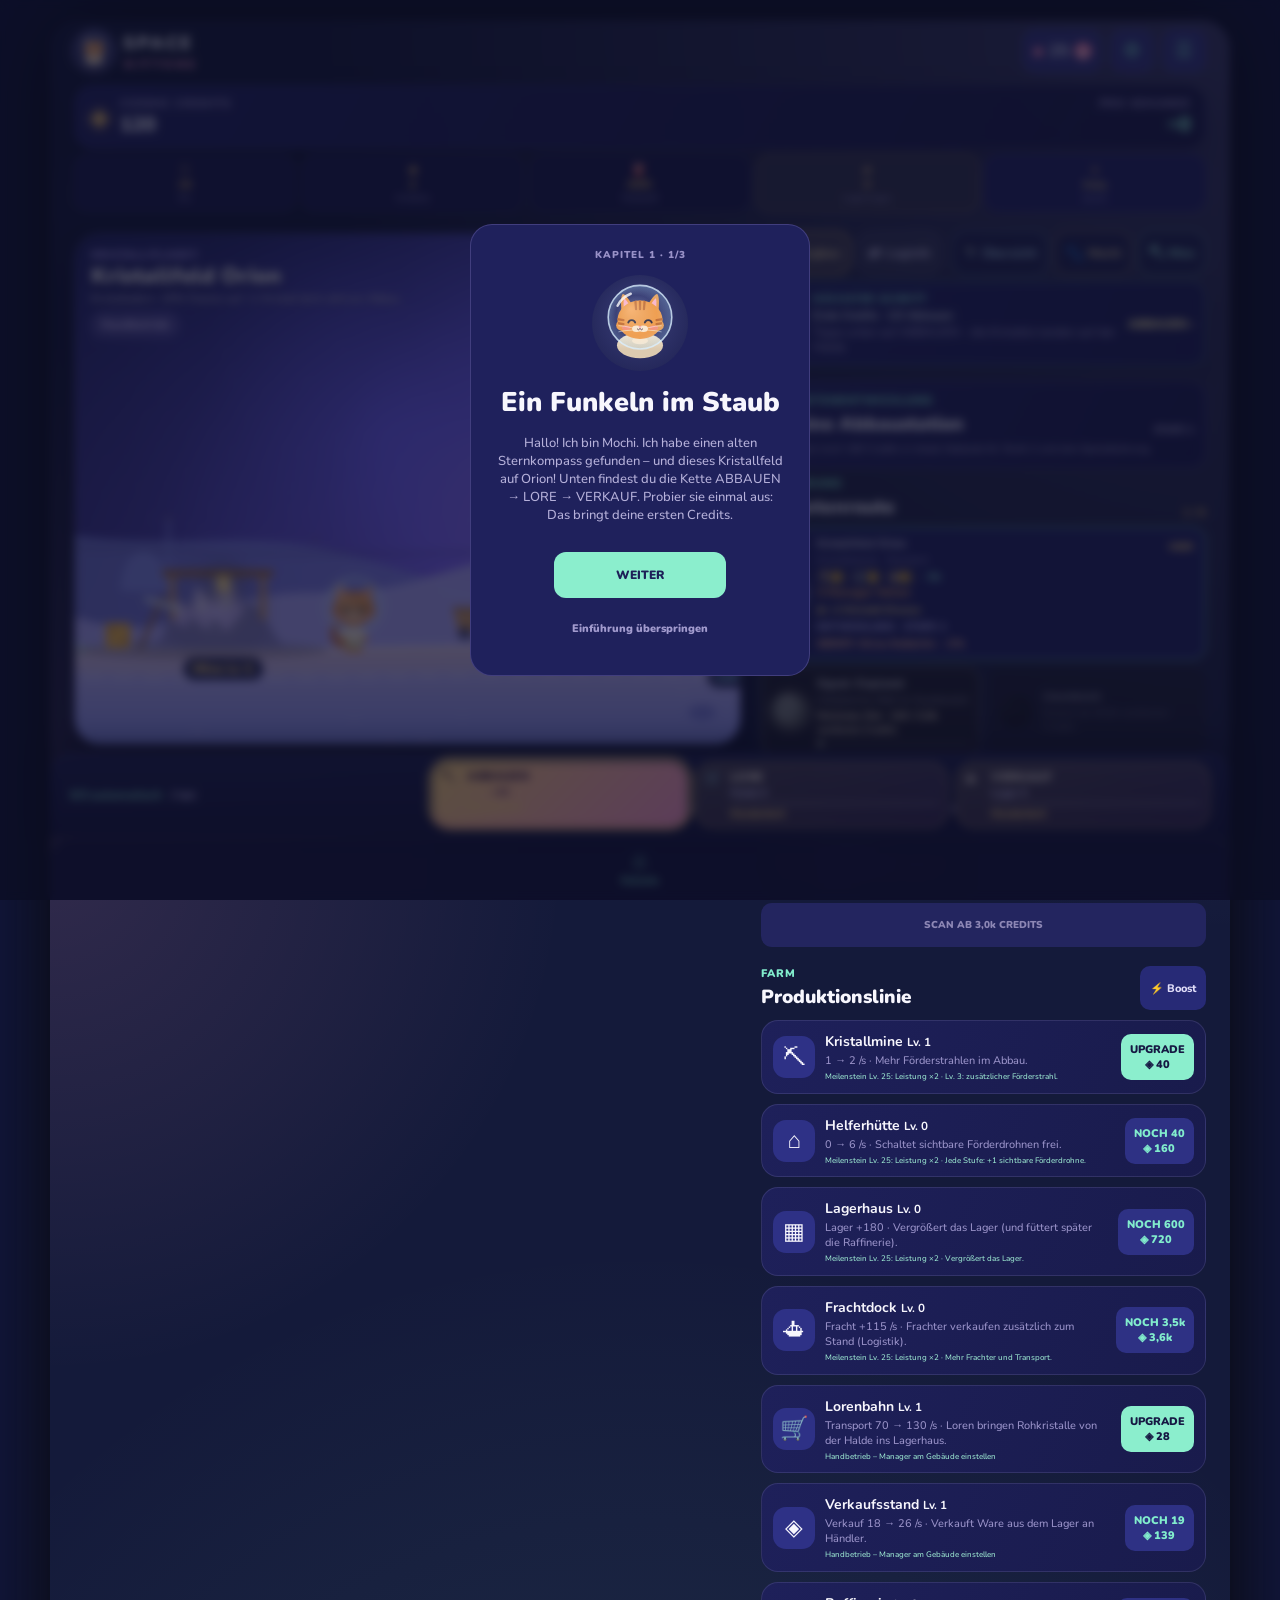
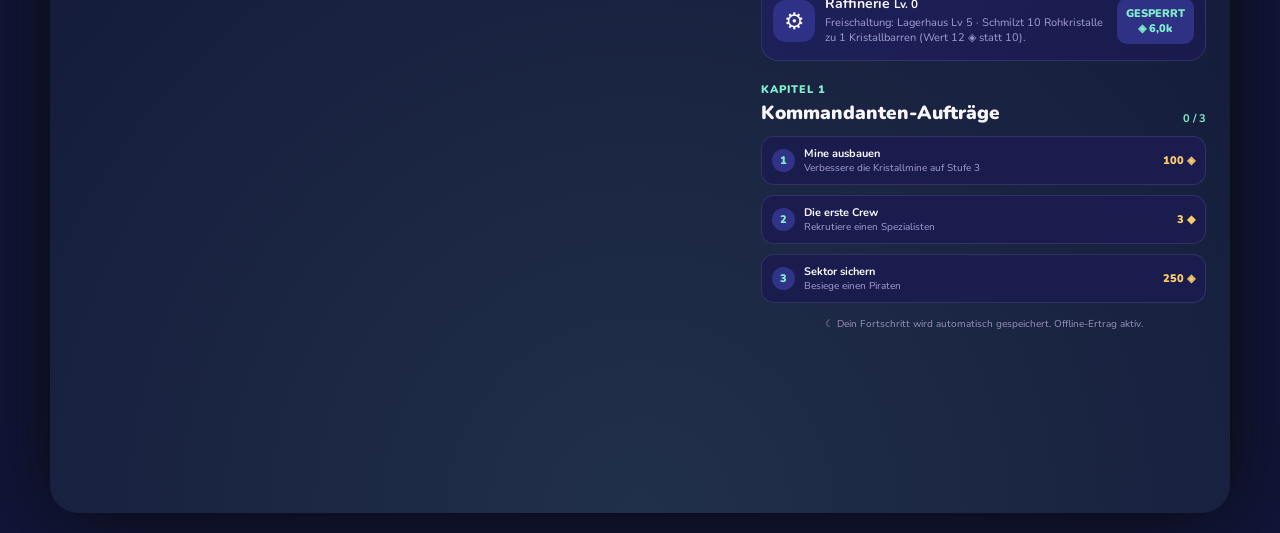
==== index.html @ 1a51d919 "Friends Beta 7cc32c3 (2026-10-16)" ====
<!doctype html>
<html lang="de">
  <head>
    <meta charset="UTF-8" />
    <meta name="robots" content="noindex, nofollow" />
    <meta name="viewport" content="width=device-width, initial-scale=1, viewport-fit=cover" />
    <meta name="theme-color" content="#071329" />
    <meta name="mobile-web-app-capable" content="yes" />
    <meta name="apple-mobile-web-app-capable" content="yes" />
    <meta name="apple-mobile-web-app-title" content="Space Kittens" />
    <meta name="apple-mobile-web-app-status-bar-style" content="black" />
    <meta name="description" content="Space Kittens – baue mit Astronauten-Kätzchen eine Kolonie im All." />
    <link rel="manifest" href="manifest.webmanifest" />
    <link rel="icon" href="assets/icon.svg" type="image/svg+xml" />
    <link rel="apple-touch-icon" href="assets/icon-192.png" />
    <title>Space Kittens</title>
    <link rel="stylesheet" href="styles.css" />
  </head>
  <body>
    <main class="app-shell" id="appShell">
      <header class="topbar">
        <div class="brand">
          <img class="brand-kitten" id="brandKitten" alt="" width="40" height="40" />
          <div><strong>SPACE</strong><small>KITTENS</small></div>
        </div>
        <div class="topbar-actions">
          <button class="gem-balance" id="gemsButton" aria-label="Shop öffnen">
            <span>◆</span><b id="gems">25</b><i>+</i>
          </button>
          <button class="settings-button" id="settingsButton" aria-label="Einstellungen">⚙</button>
          <button class="settings-button menu-button" id="menuButton" aria-label="Mehr: Lichtzyklus, Shop, Looks, Einstellungen" aria-haspopup="dialog">☰</button>
        </div>
      </header>

      <section class="resource-panel">
        <div class="resource-main">
          <span class="ore-icon">◈</span>
          <div><small>COSMIC CREDITS</small><strong id="credits">0</strong></div>
        </div>
        <div class="income"><small>PRO SEKUNDE</small><strong id="incomeRate">+0</strong></div>
      </section>
      <section class="mini-resources">
        <div>⬡ <b id="ore">0</b><small>Erz</small></div>
        <div>◆ <b id="crystals">0</b><small>Kristalle</small></div>
        <div>⛽ <b id="fuel">0</b><small>Treibstoff</small></div>
        <div class="alloy-resource">▰ <b id="alloys">0</b><small>Legierungen</small></div>
        <button id="dailyButton" class="daily-button">☀<b>Daily</b><small id="dailyStatus">bereit</small></button>
      </section>

      <section class="status-row">
        <button class="status-card" data-screen="crew">
          <span>☄</span>
          <div><small>SEKTOR</small><b id="sector">Aurora-7</b></div>
        </button>
        <button class="status-card" data-screen="crew">
          <span>♙</span>
          <div><small>CREW</small><b id="crewLevel">0 / 4</b></div>
        </button>
        <button class="status-card" data-screen="prestige">
          <span>✧</span>
          <div><small>STERNENSTAUB</small><b id="stardust">0</b></div>
        </button>
      </section>

      <section class="screen active" id="home">
        <div class="hero-card hero-art" id="heroCard">
          <div class="space-depth" aria-hidden="true"><i></i><i></i><i></i></div>
          <div class="planet planet-a">
            <i class="planet-cloud cloud-one"></i><i class="planet-cloud cloud-two"></i>
          </div>
          <div class="planet-rings" aria-hidden="true"><i></i></div>
          <div class="planet planet-b"></div>
          <div class="asteroid-field" aria-hidden="true"><i></i><i></i><i></i><i></i></div>
          <div class="planet-weather" aria-hidden="true"><i></i><i></i><i></i></div>
          <div class="stars">✦ · ✧ · ✦</div>
          <div class="ambient-mining" id="ambientMining" aria-hidden="true"></div>
          <div class="planet-development" id="planetDevelopment" aria-hidden="true"></div>
          <div class="storage-depot" id="storageDepot" aria-hidden="true"></div>
          <div class="sector-visual" id="sectorVisual" aria-hidden="true"></div>
          <div class="scene-event" id="sceneEvent" aria-hidden="true"></div>
          <div class="space-traffic" id="spaceTraffic" aria-hidden="true"></div>
          <div class="drone-swarm" id="droneSwarm" aria-hidden="true"></div>
          <div class="mining-rig" id="miningRig" aria-hidden="true">
            <i class="rig-base"></i><i class="rig-arm"></i><i class="rig-drill"></i><i class="rig-light"></i>
          </div>
          <div class="hero-copy">
            <span id="planetType">KRISTALLPLANET</span>
            <h1 id="planetName">Kristallfeld<br />Orion</h1>
            <p id="planetDescription">Deine Drohnen fördern automatisch.</p>
          </div>
          <b class="scene-status" id="sceneStatus" role="status"></b>
          <button class="mochi-focus" id="mochiFocus" aria-label="Zu Mochi">🐾 Mochi</button>
          <button class="mine-toggle" id="mineToggle" aria-label="In die Mine" hidden>⛏ Mine</button>
          <div class="mine-hud" id="mineHud" hidden>
            <div class="mine-top">
              <button id="mineBack" aria-label="Zur Oberfläche">←<span> Oberfläche</span></button><b id="mineTitle"><span id="mineTitleText">Mine</span><small id="mineCredits">◈ 0</small></b><button id="mineOverviewBtn" aria-label="Minen-Übersicht">☰<span> Übersicht</span></button>
            </div>
            <div class="mine-sub">
              <button class="mine-bottleneck" id="mineBottleneck" role="status"></button>
              <div class="mine-nav">
                <button data-mine-jump="top" aria-label="Nach oben">⤒</button><button data-mine-jump="deepest" aria-label="Tiefster Schacht">⤓</button><button data-mine-jump="construction" aria-label="Zur Baustelle">🚧</button><button data-mine-jump="bottleneck" aria-label="Zum Engpass">⚠</button><button data-mine-zone aria-label="Nächste Zone">◫</button>
              </div>
            </div>
          </div>
        </div>
        <nav class="district-nav" id="districtNav" aria-label="Distrikte der Kolonie" hidden></nav>
        <button class="objective-card" id="objectiveCard" data-screen="home">
          <span id="objectiveIcon">⛏</span>
          <div>
            <small>NÄCHSTER SCHRITT</small><b id="objectiveTitle">Sternenbohrer ausbauen</b>
            <p id="objectiveText">Erreiche Stufe 3 für sichtbar mehr Förderung.</p>
          </div>
          <em id="objectiveAction">FARM ›</em>
        </button>
        <button class="season-card" id="seasonCard">
          <span>✧</span>
          <div>
            <small id="seasonCardTag">STERNENROUTE</small><b id="seasonCardTitle">Saison</b>
            <i class="season-mini"><em id="seasonCardFill"></em></i>
          </div>
          <em id="seasonCardAction">ÖFFNEN ›</em>
        </button>
        <section class="contract-panel hidden" id="contractPanel">
          <div class="section-heading">
            <div>
              <span>MITTELSEKTOR-AUFTRÄGE</span>
              <h2 id="contractChainTitle">Routenprotokoll</h2>
            </div>
            <b id="contractProgress">0 / 2</b>
          </div>
          <p id="contractChainText">Verbinde bestehende Systeme für dauerhafte Vorteile.</p>
          <div class="contract-list" id="contractList"></div>
          <p class="synergy-note" id="synergyNote"></p>
        </section>
        <section class="pipeline-card" aria-label="Produktionsfluss des aktiven Planeten">
          <div class="pipeline-heading"><span>LIVE-PRODUKTION</span><b id="pipelineStatus">AUSGEWOGEN</b></div>
          <div class="pipeline-stages">
            <div><small>FÖRDERUNG</small><b id="extractRate">0 Erz/s</b></div>
            <i>→</i>
            <div><small>LAGER</small><b id="storageValue">0 / 0</b></div>
            <i>→</i>
            <div><small>TRANSPORT</small><b id="transportRate">0 Erz/s</b></div>
          </div>
          <div class="storage-meter"><i id="storageFill"></i></div>
          <p id="pipelineHint">Deine Förderdrohnen beliefern die Frachter.</p>
        </section>
        <section class="planet-command" id="planetCommand">
          <div class="section-heading">
            <div>
              <span>PLANETENENTWICKLUNG</span>
              <h2 id="developmentTitle">Kleine Abbaustation</h2>
            </div>
            <b id="developmentStage">STUFE 1</b>
          </div>
          <p id="developmentText">Investiere in die lokale Infrastruktur, um eine Spezialisierung freizuschalten.</p>
          <div class="specialization-list" id="specializationList"></div>
        </section>
        <section class="planet-panel">
          <div class="section-heading">
            <div>
              <span>ERKUNDUNG</span>
              <h2>Planetenroute</h2>
            </div>
            <b id="planetCount">1 / 4</b>
          </div>
          <div class="planet-list" id="planetList"></div>
          <button class="survey-button" id="surveyButton">NÄCHSTEN PLANETEN SCANNEN</button>
        </section>

        <div class="section-heading">
          <div>
            <span>FARM</span>
            <h2>Produktionslinie</h2>
          </div>
          <button class="tiny-button" id="boostButton">⚡ Boost</button>
        </div>
        <div class="production-list" id="productionList"></div>
        <article class="fab-card" id="fabCard" aria-label="Raffinerie-Zentrale" hidden></article>
        <section class="research-panel hidden" id="researchPanel">
          <div class="section-heading">
            <div>
              <span>FORSCHUNG</span>
              <h2>Orbitallabor</h2>
            </div>
            <b>NEU</b>
          </div>
          <div class="research-list" id="researchList"></div>
        </section>
        <article class="event-card hidden" id="eventCard">
          <span class="event-icon" id="eventIcon">✦</span>
          <div>
            <small>SEKTOR-EREIGNIS</small>
            <h3 id="eventTitle">Mineralienboom</h3>
            <p id="eventText"></p>
            <em id="eventEffect"></em>
          </div>
          <button id="eventAction">ANNEHMEN</button><button id="eventIgnore">×</button>
        </article>
        <div class="section-heading quest-heading">
          <div>
            <span>KAPITEL 1</span>
            <h2>Kommandanten-Aufträge</h2>
          </div>
          <b id="questProgress">0 / 3</b>
        </div>
        <div class="quest-list" id="questList"></div>
        <div class="offline-note">☾ Dein Fortschritt wird automatisch gespeichert. Offline-Ertrag aktiv.</div>
      </section>

      <section class="screen" id="trade">
        <div class="page-title">
          <span>GALAXIE · HANDEL</span>
          <h1>Sternenbasar</h1>
          <p>Echte Ware aus deinen Kolonien gegen Credits, Aufträge und Frachtrouten.</p>
        </div>
        <nav class="section-jumps" aria-label="Abschnitte im Galaxie-Tab"><button data-jump="galaxyIncome">Einkommen</button><button data-jump="goodsGrid">Waren</button><button data-jump="traderPanel">Händler</button><button data-jump="bazaarContracts">Aufträge</button><button data-jump="freightPanel">Fracht</button><button data-jump="tradeList">Rohstoffmarkt</button></nav>
        <article class="arsenal-card challenge-card galaxy-income" id="galaxyIncome" aria-label="Galaxie-Einkommen" hidden></article>
        <article class="merchant-card" id="merchantCard"></article>
        <div class="section-heading achievement-heading">
          <div><span>WAREN AUS <em id="goodsColony">ORION</em></span><h2>Lagerbestand</h2></div>
        </div>
        <div class="goods-grid" id="goodsGrid"></div>
        <div class="section-heading achievement-heading">
          <div><span>EINKAUF · FERTIGWAREN</span><h2>Versorgungshändler</h2></div>
        </div>
        <div class="trader-panel" id="traderPanel"></div>
        <div class="section-heading achievement-heading">
          <div><span>MINKAS AUFTRÄGE</span><h2>Lieferaufträge</h2></div>
          <b id="contractCount">0 / 3</b>
        </div>
        <div class="bazaar-contracts" id="bazaarContracts"></div>
        <div class="section-heading achievement-heading">
          <div><span>INTERPLANETAR</span><h2>Frachtrouten</h2></div>
          <b id="routeCount">0 / 6</b>
        </div>
        <div class="freight-panel" id="freightPanel"></div>
        <div class="section-heading achievement-heading">
          <div><span>ERZ-LIEFERUNGEN</span><h2>Rohstoffmarkt</h2></div>
        </div>
        <div class="market-alert" id="marketAlert">↗ <b>Orion-Kristalle</b> sind heute besonders gefragt.</div>
        <div class="trade-list" id="tradeList"></div>
        <article class="expedition-card">
          <div class="expedition-art"><img class="ship-preview-live" alt="Dein Schiff" /></div>
          <div>
            <span id="expeditionStatus">KURZMISSION · 2 MIN</span>
            <h2>Echo im Kometengürtel</h2>
            <p>Finde Kristalle und Vorräte für die Kolonie.</p>
            <button id="expeditionButton">EXPEDITION STARTEN · ⛽ 5</button>
            <button class="ad-button hidden" id="expeditionSkip">▶ SOFORT BEENDEN</button>
          </div>
        </article>
        <section class="sector-panel hidden" id="sectorPanel">
          <div class="section-heading">
            <div>
              <span>TIEFER RAUM</span>
              <h2>Sektor-Kartografie</h2>
            </div>
            <b id="sectorProgress">0 / 3</b>
          </div>
          <p class="sector-intro">Erstelle Scanprofile, entsende Expeditionen und sichere langfristige Routenboni.</p>
          <div class="sector-list" id="sectorList"></div>
        </section>
        <section class="gate-card hidden" id="gateCard">
          <div class="gate-symbol">◌</div>
          <div>
            <span>MEGASTRUKTUR</span>
            <h2 id="gateTitle">Sprungtor-Baustelle</h2>
            <p id="gateText">Fernsektoren verlangen eine stabile Interstellarinfrastruktur.</p>
            <div class="gate-meter"><i id="gateFill"></i></div>
          </div>
          <button id="gateButton">BAUPHASE STARTEN</button>
        </section>
        <article class="spinner-card">
          <div>
            <span>KOSTENLOSER TAGES-SCAN</span>
            <h2>Signal-Scanner</h2>
            <p>Eine planbare Gratis-Belohnung jede Stunde.</p>
          </div>
          <button id="spinButton">✦ SCANNEN</button>
          <button class="ad-button hidden" id="spinRefill">▶ AUFLADEN</button>
        </article>
        <section class="faction-panel hidden" id="factionPanel">
          <div class="section-heading">
            <div>
              <span>BEGEGNUNGEN</span>
              <h2>Fraktionskanal</h2>
            </div>
            <b>REPUTATION</b>
          </div>
          <div class="faction-list" id="factionList"></div>
        </section>
        <section class="territory-panel hidden" id="territoryPanel">
          <div class="section-heading">
            <div>
              <span>STRATEGISCHE GEBIETE</span>
              <h2>Grenzkarte</h2>
            </div>
            <b id="territoryStatus">0 / 6</b>
          </div>
          <p class="territory-intro" id="territoryGoal">Sichere zuerst eine Route in den tiefen Raum.</p>
          <div class="territory-list" id="territoryList"></div>
        </section>
        <article class="strategic-event hidden" id="strategicEvent">
          <span class="strategic-event-icon" id="strategicEventIcon">⚠</span>
          <div>
            <small id="strategicEventTag">STRATEGISCHES EREIGNIS</small>
            <h2 id="strategicEventTitle">Grenzkonflikt</h2>
            <p id="strategicEventText"></p>
            <em id="strategicEventBonus"></em>
            <div class="strategic-event-actions" id="strategicEventActions"></div>
          </div>
        </article>
      </section>

      <section class="screen" id="battle">
        <div class="page-title">
          <span id="battleKicker">SEKTOR-VERTEIDIGUNG</span>
          <h1 id="battleTitle">Piratenalarm</h1>
          <p>Besiege Gegner für Baupläne und Credits.</p>
        </div>
        <article class="story-card hidden" id="storyCard" aria-live="polite"></article>
        <article class="enemy-card" id="enemyCard">
          <div class="enemy-art" id="enemyArt">☠<span>✦</span></div>
          <div class="combat-hud" id="combatHud">
            <div class="hud-enemy">
              <div class="enemy-title">
                <div>
                  <small><i id="enemyRank">STUFE</i> <b id="enemyLevel">1</b></small>
                  <h2 id="enemyName">Staub-Pirat</h2>
                </div>
                <b class="reward">+<span id="battleReward">100</span> ◈</b>
              </div>
              <div class="health"><i id="enemyHealth"></i><u id="enemyPhaseMark"></u><b id="enemyHealthText">100 / 100</b></div>
              <div class="hud-tags" id="enemyTags"></div>
            </div>
            <div class="hud-player" id="hudPlayer"></div>
          </div>
          <div class="combat-info">
            <p class="combat-readout" id="combatHint">Taktikdaten werden geladen.</p>
            <p class="combo-text" id="comboText">Kette starten · schnelle Treffer geben bis zu +20% Schaden</p>
            <p class="drop-preview" id="dropPreview">Möglicher Drop: Credits, Erz und Ausrüstung</p>
          </div>
        </article>
        <article class="arsenal-card challenge-card campaign-card" id="campaignCard" aria-label="Feldzug" hidden></article>
        <article class="arsenal-card" id="arsenalCard" aria-label="Arsenal"></article>
        <article class="arsenal-card challenge-card" id="challengeCard" aria-label="Sektorprüfungen" hidden></article>
        <article class="ship-card workshop" id="workshop">
          <div class="workshop-head">
            <span>WERFT · DEIN KAMPFSCHIFF</span>
            <h2 id="shipName">Horizon Mk.<b id="shipLevel">1</b></h2>
            <p id="shipDescription">Ausgewogenes Schiff für jede Mission.</p>
          </div>
          <div class="workshop-stage" id="workshopStage"></div>
          <div class="workshop-detail" id="workshopDetail"></div>
          <h3 class="workshop-label">MODULE</h3>
          <div class="ship-upgrades">
            <div class="upgrade-row" data-preview-upgrade="weapon"><i>⚔</i><div><b>Waffen <em id="weaponLevel"></em></b><small id="weaponDelta"></small></div><button data-ship="weapon"><b id="weaponCost">0</b></button></div>
            <div class="upgrade-row" data-preview-upgrade="hull"><i>⬡</i><div><b>Hülle <em id="hullLevel"></em></b><small id="hullDelta"></small></div><button data-ship="hull"><b id="hullCost">0</b></button></div>
            <div class="upgrade-row" data-preview-upgrade="engine"><i>➤</i><div><b>Antrieb <em id="engineLevel"></em></b><small id="engineDelta"></small></div><button data-ship="engine"><b id="engineCost">0</b></button></div>
            <div class="upgrade-row" data-preview-upgrade="core"><i>◆</i><div><b>Gem-Kern <em id="coreLevel"></em></b><small id="coreDelta"></small></div><button data-ship="core"><b id="coreCost">0</b></button></div>
          </div>
          <h3 class="workshop-label">AUSBAU · AUS DER FERTIGUNG</h3>
          <div class="ship-refits" id="shipRefits"></div>
          <h3 class="workshop-label">SCHIFFSMODELLE</h3>
          <div class="ship-models" id="shipModels">
            <button data-preview-model="Horizon"><img alt="" /><b>Horizon</b><small>Standard</small></button
            ><button data-preview-model="Comet"><img alt="" /><b>Comet</b><small>◈ 1.500</small></button
            ><button data-preview-model="Aegis"><img alt="" /><b>Aegis</b><small>◆ 10</small></button
            ><button data-preview-model="Vanguard"><img alt="" /><b>Vanguard</b><small>2 Bosse</small></button
            ><button data-preview-model="Corsair"><img alt="" /><b>Corsair</b><small>◈ 4.500</small></button
            ><button data-preview-model="Pioneer"><img alt="" /><b>Pioneer</b><small>◆ 12</small></button>
          </div>
          <h3 class="workshop-label">WAFFENSYSTEME</h3>
          <div class="weapon-types" id="weaponTypes">
            <button data-preview-weapon="Laser"><i class="wpn-dot"></i><b>Laser</b><small>Standard</small></button
            ><button data-preview-weapon="Plasma"><i class="wpn-dot"></i><b>Plasma</b><small>◈ 750</small></button
            ><button data-preview-weapon="Arc"><i class="wpn-dot"></i><b>Arc</b><small>◆ 8</small></button
            ><button data-preview-weapon="Ion"><i class="wpn-dot"></i><b>Ion</b><small>◈ 2.200</small></button
            ><button data-preview-weapon="Nova"><i class="wpn-dot"></i><b>Nova</b><small>◆ 15</small></button>
          </div>
          <p class="weapon-effect" id="weaponEffect">Laser: verlässlicher Basisschaden</p>
          <h3 class="workshop-label">GALAKTISCHE DNA · BORDWAFFE</h3>
          <div class="dna-weapons" id="dnaWeapons"></div>
        </article>
        <article class="info-card">
          <span>⚔</span>
          <div>
            <b>Automatische Verteidigung</b>
            <p>Mit Boba (Verteidigung) im aktiven Dienst feuert AUTO jede Sekunde einen Schuss.</p>
          </div>
        </article>
      </section>

      <section class="screen" id="crew">
        <div class="page-title">
          <span>KÄTZCHEN-KOMMANDO</span>
          <h1>Kätzchen-Crew</h1>
          <p>Jedes Kätzchen ist Spezialist – kombiniere sie für Build-Boni.</p>
        </div>
        <article class="crew-command-card">
          <div>
            <span>AKTIVE KOMMANDO-SLOTS</span>
            <h2 id="crewSlots">0 / 2</h2>
            <p id="crewBuildNote">Wähle Spezialisten passend zu deinem aktuellen Ziel.</p>
          </div>
          <button id="crewSlotButton">SLOT FREISCHALTEN</button>
        </article>
        <div class="crew-synergy" id="crewSynergy">KEINE CREW-SYNERGIE AKTIV</div>
        <div class="crew-list" id="crewList"></div>
        <div class="section-heading achievement-heading" id="managerOffice">
          <div><span>MANAGER-BÜRO</span><h2>Spezialisten</h2></div>
          <b id="specialistCount">0 / 7</b>
        </div>
        <p class="office-note">
          Normale Manager stellst du direkt am Gebäude ein. Spezialisten sammelst du kostenlos über Talent-Kapseln – sie
          arbeiten nur in ihrem Beruf, dafür besser.
        </p>
        <article class="talent-card" id="talentCard"></article>
        <div class="manager-filter" id="managerFilter" role="tablist"></div>
        <div class="manager-grid" id="managerGrid"></div>
        <div class="manager-detail" id="managerDetail"></div>
        <div class="section-heading achievement-heading">
          <div><span>MOCHIS LOGBUCH</span><h2>Geschichte</h2></div>
          <b id="journalCount">0</b>
        </div>
        <div class="journal-list" id="journalList"></div>
        <div class="section-heading achievement-heading">
          <div>
            <span>FUNDSTÜCKE</span>
            <h2>Inventar</h2>
          </div>
          <b id="inventoryCount">0 / 30</b>
        </div>
        <div class="item-bonuses" id="itemBonuses"></div>
        <p class="item-archive" id="itemArchive">ARTEFAKT-ARCHIV · 0 Fundarten entdeckt</p>
        <div class="inventory-list" id="inventoryList"></div>
        <div class="section-heading achievement-heading">
          <div>
            <span>LOGBUCH</span>
            <h2>Meilensteine</h2>
          </div>
          <b id="achievementCount">0 / 10</b>
        </div>
        <div class="achievement-list" id="achievementList"></div>
      </section>

      <section class="screen" id="prestige">
        <div class="page-title">
          <span>NEUER STERNZYKLUS</span>
          <h1>Galaxie verkaufen</h1>
          <p>Übergib deine Kolonie der Föderation und gründe eine stärkere neue Galaxie.</p>
        </div>
        <article class="prestige-card">
          <div class="prestige-orbit">✧</div>
          <small>BEI VERKAUF ERHALTEN</small><strong id="prestigeGain">0</strong><span>Sternenstaub</span
          ><button id="prestigeButton">GALAXIE VERKAUFEN</button>
          <p id="prestigeAdvice">Neue Galaxien starten mit dauerhaften Produktionsboni.</p>
        </article>
        <div class="upgrade-grid" id="starUpgradeList"></div>
        <div class="section-heading achievement-heading" id="academySection">
          <div><span>DAUERHAFT · GEMS</span><h2>Sternenakademie</h2></div>
          <b id="academyGems">0 ◆</b>
        </div>
        <p class="office-note">
          Bleibt für immer – auch nach dem Galaxie-Verkauf. Nur Komfort und Planung: Automatisierung bekommst du immer mit
          Credits.
        </p>
        <div class="academy-grid" id="academyGrid"></div>
      </section>

      <div class="building-sheet hidden" id="buildingSheet" role="dialog" aria-label="Gebäude"></div>
      <section class="action-dock" id="actionDock" aria-label="Produktion">
        <div class="dock-summary" id="dockSummary">
          <b id="chainAuto">0/3 automatisch</b><span><em id="planetOutput">0</em> ◈/s</span><small id="dockHint"></small>
          <button class="dock-toggle" id="dockToggle" aria-expanded="true">HANDBETRIEB ▾</button>
        </div>
        <div class="production-chain" aria-label="Produktionskette">
          <button class="collect-button chain-step" id="collectButton">
            <span>⛏</span><b>ABBAUEN</b><small>+<em id="tapValue">10</em></small><i id="mineMode">Handarbeit</i>
          </button>
          <button class="chain-step" id="cartButton" data-manual="rail">
            <span>🛒</span><b>LORE</b><small id="pileValue">Halde 0</small><i class="chain-fill"><u id="pileFill"></u></i><em id="railMode">Handarbeit</em>
          </button>
          <button class="chain-step" id="sellButton" data-manual="stall">
            <span>◈</span><b>VERKAUF</b><small id="depotValue">Lager 0</small><i class="chain-fill"><u id="depotFill"></u></i><em id="stallMode">Handarbeit</em>
          </button>
        </div>
      </section>
      <section class="action-dock mine-dock" id="mineDock" aria-label="Mine">
        <div class="dock-summary">
          <b id="mineDockAuto">0/1 automatisch</b><span><em id="mineDockRate">0</em>/s nach oben</span><small id="mineDockHint"></small>
        </div>
        <div class="production-chain" aria-label="Minenkette">
          <button class="chain-step collect-button" id="mineDigButton">
            <span>⛏</span><b>ABBAUEN</b><small id="mineDigLabel">Schacht 1</small><i class="chain-fill"><u id="mineDigFill"></u></i><em id="mineDigMode">Handarbeit</em>
          </button>
          <button class="chain-step" id="mineLiftButton">
            <span>⇕</span><b>AUFZUG</b><small id="mineLiftLabel">–</small><i class="chain-fill"><u id="mineLiftFill"></u></i><em id="mineLiftMode">Handarbeit</em>
          </button>
          <button class="chain-step" id="mineCartButton">
            <span>🛒</span><b>LORE</b><small id="mineCartLabel">Halde 0</small><i class="chain-fill"><u id="mineCartFill"></u></i><em id="mineCartMode">Handarbeit</em>
          </button>
        </div>
      </section>
      <section class="combat-dock" id="combatDock" aria-label="Kampf">
        <div class="taktband-dock" id="taktbandDock" hidden></div>
        <div class="taktband-dock bloom-dock" id="bloomDock" hidden></div>
        <div class="taktband-dock challenge-dock" id="challengeDock" hidden></div>
        <div class="taktband-dock challenge-dock wave-dock" id="waveDock" hidden></div>
        <div class="combat-actions">
          <button class="combat-action" id="aimButton">◉ ZIELMODUS</button
          ><button class="combat-action" id="overchargeButton">⚡ OVERCHARGE</button
          ><button class="combat-action" id="autoBattleButton">AUTO: AUS</button>
        </div>
        <div class="attack-row">
          <button class="battle-button" id="battleButton">
            <span>ANGREIFEN</span><em id="attackState"></em><small>Schaden <b id="attackPower">8</b></small>
          </button
          ><button class="cat-ability" id="catButton" hidden aria-label="Funkenhagel"><i aria-hidden="true"></i><b>HAGEL</b><small>Bereit</small></button>
        </div>
        <b id="autoDamage" hidden></b>
      </section>
      <nav class="bottom-nav">
        <button class="nav-item active" data-screen="home"><span>⌂</span><b>Kolonie</b></button>
        <button class="nav-item" data-screen="trade"><span>⇄</span><b>Galaxie</b></button>
        <button class="nav-item" data-screen="battle"><span>⚔</span><b>Abenteuer</b></button>
        <button class="nav-item" data-screen="crew"><span>♙</span><b>Kätzchen</b></button>
      </nav>
    </main>
    <!-- Beta 1.5: fullscreen expeditions (prep → fight → result), above the app; expedition-ui.js -->
    <section class="expedition" id="expedition" role="dialog" aria-modal="true" aria-label="Expedition" data-state="closed" hidden>
      <div class="exp-prep" id="expPrep"></div>
      <div class="exp-fight">
        <header class="exp-top" id="expTop"></header>
        <div class="exp-stage" id="expStage"></div>
        <footer class="exp-bottom" id="expBottom"></footer>
        <div class="exp-pause-menu" id="expPauseMenu" hidden>
          <div><b>Pause</b><small>Die Expedition steht still. Ausrüstung ist für diese Welle festgelegt.</small><button class="exp-start" data-exp-resume>WEITER</button><button class="exp-secondary" data-exp-retreat>RÜCKZUG</button></div>
        </div>
      </div>
      <div class="exp-result" id="expResult"></div>
    </section>
    <div class="toast" id="toast" role="status" aria-live="polite"></div>
    <div class="modal hidden" id="introModal">
      <div class="modal-box intro-box">
        <span id="introStep">KAPITEL 1 · 1/3</span>
        <div class="intro-portrait"><img id="introKitten" alt="Mochi" width="96" height="96" /></div>
        <h2 id="introTitle">Ein Signal im Staub</h2>
        <p id="introText">
          Kommandant, ich bin Nova. Nach dem Sternensturm ist Aurora-7 unsere letzte Chance. Fördere Erz, damit wir die
          Kolonie wieder aufbauen können.
        </p>
        <button id="introNext">WEITER</button
        ><button id="introSkip" class="text-button">Einführung überspringen</button>
      </div>
    </div>
    <div class="modal hidden" id="dailyModal">
      <div class="modal-box reward-box">
        <button class="close-daily">×</button><span>TÄGLICHE VERSORGUNG</span>
        <h2>Tag <b id="dailyDay">1</b></h2>
        <div class="reward-orb">✦</div>
        <p>Deine Crew hat Vorräte bereitgestellt.</p>
        <button id="claimDaily">BELOHNUNG ABHOLEN</button>
      </div>
    </div>
    <div class="modal hidden" id="shopModal" role="dialog" aria-modal="true" aria-labelledby="shopTitle">
      <div class="modal-box shop-box">
        <button class="modal-close" data-close-modal="shopModal" aria-label="Schließen">×</button>
        <span>GALAXIE-VAULT</span>
        <h2 id="shopTitle">Shop</h2>
        <div class="shop-balance"><span>◆</span><b id="shopGems">0</b> Gems <small id="shopTokens"></small></div>
        <div class="shop-tabs" role="tablist">
          <button role="tab" data-shop-tab="style">Looks</button>
          <button role="tab" data-shop-tab="sets">Sets</button>
          <button role="tab" data-shop-tab="chests">Kisten</button>
          <button role="tab" data-shop-tab="boost" class="active">Komfort</button>
          <button role="tab" data-shop-tab="offers">Echtgeld</button>
        </div>
        <div class="shop-panel" id="shopPanel"></div>
        <p class="shop-legal" id="shopLegal">
          Alle Inhalte sind ohne Kauf erspielbar oder rein kosmetisch. Keine Zufallsboxen. Preise inkl. MwSt.,
          Abwicklung über Google Play.
        </p>
        <button class="text-button" id="restorePurchases">Käufe wiederherstellen</button>
        <div class="dev-panel hidden" id="devPanel">
          <b>ENTWICKLER-TESTS (nur lokal)</b>
          <button id="freeGems">+25 Test-Gems</button>
          <button id="devCompletePending">Ausstehende Käufe abschließen</button>
          <button id="devRefund">Erstattung Kommandanten-Edition simulieren</button>
          <button id="devSeasonXp">+300 Saison-XP</button>
        </div>
      </div>
    </div>
    <div class="modal hidden" id="arsenalModal" role="dialog" aria-modal="true" aria-labelledby="arsenalTitle">
      <div class="modal-box arsenal-box">
        <button class="modal-close" data-close-modal="arsenalModal" aria-label="Schließen">×</button>
        <span>ARSENAL</span>
        <h2 id="arsenalTitle">Sammlung</h2>
        <p class="arsenal-balance" id="arsenalBalance"></p>
        <div class="shop-tabs arsenal-tabs" role="tablist">
          <button role="tab" data-arsenal-tab="all">Alle</button>
          <button role="tab" data-arsenal-tab="ship">Schiff</button>
          <button role="tab" data-arsenal-tab="pilot">Pilot</button>
          <button role="tab" data-arsenal-tab="cat">Tikki</button>
        </div>
        <div class="arsenal-panel" id="arsenalPanel"></div>
      </div>
    </div>
    <div class="modal hidden" id="forgeModal" role="dialog" aria-modal="true" aria-labelledby="forgeTitle">
      <div class="modal-box forge-box">
        <button class="modal-close" data-close-modal="forgeModal" aria-label="Schließen">×</button>
        <span>ARSENAL · NUR OPTIK</span>
        <h2 id="forgeTitle">Sternenschmiede</h2>
        <p class="forge-note">Schmiede Looks aus Sternsplittern. Sie ändern nur, wie Schiff, Tikkis Gleiter und Treffer aussehen – nie Schaden, Einkommen oder Beute. Einmal geschmiedet, gehören sie dir für immer.</p>
        <p class="arsenal-balance" id="forgeBalance"></p>
        <div class="forge-panel" id="forgePanel"></div>
      </div>
    </div>
    <div class="modal hidden" id="fabModal" role="dialog" aria-modal="true" aria-labelledby="fabTitle">
      <div class="modal-box fab-box">
        <button class="modal-close" data-close-modal="fabModal" aria-label="Schließen">×</button>
        <span id="fabKicker">FERTIGUNG</span>
        <h2 id="fabTitle">Raffinerie-Zentrale</h2>
        <div class="fab-panel" id="fabPanel"></div>
      </div>
    </div>
    <div class="modal hidden" id="dnaRevealModal" role="dialog" aria-modal="true" aria-labelledby="dnaRevealTitle">
      <div class="modal-box capsule-box dna-reveal-box">
        <button class="modal-close" data-close-modal="dnaRevealModal" aria-label="Schließen">×</button>
        <span id="dnaRevealKicker">DNA-WAFFE</span>
        <h2 id="dnaRevealTitle">Neue Waffe</h2>
        <div class="dna-reveal-stage" id="dnaRevealStage" aria-live="polite"></div>
        <p class="capsule-odds" id="dnaRevealText"></p>
        <button id="dnaRevealOk">WEITER</button>
      </div>
    </div>
    <div class="modal hidden" id="chestModal" role="dialog" aria-modal="true" aria-labelledby="chestTitle">
      <div class="modal-box chest-box">
        <button class="modal-close" data-close-modal="chestModal" aria-label="Schließen">×</button>
        <span>ARSENAL</span>
        <h2 id="chestTitle">Kisten</h2>
        <div class="chest-kinds-wrap" id="chestKinds"></div>
        <div class="chest-stage" id="chestStage"></div>
        <p class="chest-text" id="chestText"></p>
        <button class="chest-action" id="chestAction">ÖFFNEN</button>
        <div id="chestOdds"></div>
      </div>
    </div>
    <div class="modal hidden" id="seasonModal" role="dialog" aria-modal="true" aria-labelledby="seasonTitle">
      <div class="modal-box season-box">
        <button class="modal-close" data-close-modal="seasonModal" aria-label="Schließen">×</button>
        <span id="seasonTag">STERNENROUTE · SAISON</span>
        <h2 id="seasonTitle">Saison</h2>
        <p class="season-time" id="seasonTime"></p>
        <div class="season-progress"><i id="seasonFill"></i><b id="seasonLevel">Stufe 0</b></div>
        <p class="season-hint">
          Saison-XP gibt es für normales Spielen: Forschung, Expeditionen, Aufträge, Bosse, Planeten. Keine täglichen
          Pflichtaufgaben.
        </p>
        <div class="season-track" id="seasonTrack"></div>
        <button id="seasonBuy">STERNENPASS FREISCHALTEN</button>
      </div>
    </div>
    <div class="modal hidden" id="welcomeModal" role="dialog" aria-modal="true" aria-labelledby="welcomeTitle">
      <div class="modal-box reward-box welcome-box">
        <button class="modal-close" data-close-modal="welcomeModal" aria-label="Schließen">×</button>
        <span>WILLKOMMEN ZURÜCK</span>
        <h2 id="welcomeTitle">Deine Kolonie hat weitergearbeitet</h2>
        <p class="welcome-duration">Abwesend: <b id="welcomeDuration">0 Min.</b></p>
        <div class="welcome-grid">
          <div><small>CREDITS</small><b id="welcomeCredits">+0</b></div>
          <div><small>ERZ</small><b id="welcomeOre">+0</b></div>
          <div><small>TREIBSTOFF</small><b id="welcomeFuel">+0</b></div>
        </div>
        <p class="welcome-rate" id="welcomeRate">60% Offline-Effizienz</p>
        <p class="welcome-rate welcome-mine" id="welcomeMine" hidden></p>
        <button class="ad-button hidden" id="welcomeDouble">▶ ERTRAG VERDOPPELN</button>
        <button data-close-modal="welcomeModal">EINSAMMELN</button>
      </div>
    </div>
    <div class="modal hidden" id="prestigeModal" role="dialog" aria-modal="true" aria-labelledby="prestigeModalTitle">
      <div class="modal-box">
        <button class="modal-close" data-close-modal="prestigeModal" aria-label="Schließen">×</button>
        <span>NEUER STERNZYKLUS</span>
        <h2 id="prestigeModalTitle">Galaxie verkaufen?</h2>
        <p>Du erhältst <b id="prestigeConfirmGain">0</b> Sternenstaub. Das bleibt und das startet neu:</p>
        <div class="prestige-preview" id="prestigePreview"></div>
        <button id="prestigeConfirm">VERKAUFEN & NEU STARTEN</button>
        <button class="text-button" data-close-modal="prestigeModal">Abbrechen</button>
      </div>
    </div>
    <div class="modal hidden" id="menuModal" role="dialog" aria-modal="true" aria-labelledby="menuTitle">
      <div class="modal-box menu-box">
        <button class="modal-close" data-close-modal="menuModal" aria-label="Schließen">×</button>
        <span>KOMMANDODECK</span>
        <h2 id="menuTitle">Mehr</h2>
        <div class="menu-list" id="menuList"></div>
      </div>
    </div>
    <div class="modal hidden" id="settingsModal" role="dialog" aria-modal="true" aria-labelledby="settingsTitle">
      <div class="modal-box settings-box">
        <button class="modal-close" data-close-modal="settingsModal" aria-label="Schließen">×</button>
        <span>KOMMANDOKONSOLE</span>
        <h2 id="settingsTitle">Einstellungen</h2>
        <div class="settings-group">
          <label class="setting-row"
            ><span>Effekte</span><input type="range" id="settingSfx" min="0" max="100" step="5"
          /></label>
          <label class="setting-row"
            ><span>Musik</span><input type="range" id="settingMusic" min="0" max="100" step="5"
          /></label>
          <label class="setting-row toggle"><span>Ton aus</span><input type="checkbox" id="settingMuted" /></label>
          <label class="setting-row toggle"><span>Vibration</span><input type="checkbox" id="settingHaptics" /></label>
          <label class="setting-row"
            ><span>Bewegung reduzieren</span
            ><select id="settingMotion">
              <option value="system">System</option>
              <option value="on">An</option>
              <option value="off">Aus</option>
            </select></label
          >
        </div>
        <div class="settings-group">
          <b class="settings-label">SPIELSTAND</b>
          <p class="settings-note" id="saveStatus">Automatisch gespeichert.</p>
          <div class="settings-actions">
            <button id="exportSave">Sicherungscode kopieren</button>
            <button id="importSaveToggle">Code einfügen</button>
          </div>
          <div class="import-panel hidden" id="importPanel">
            <textarea id="importCode" rows="3" placeholder="NH1.…" aria-label="Sicherungscode"></textarea>
            <button id="importSave">Spielstand laden</button>
          </div>
        </div>
        <div class="settings-group hidden" id="betaGroup">
          <b class="settings-label">FRIENDS BETA</b>
          <p class="settings-note">
            Unfertige Testversion: Werte können sich ändern. Der Fortschritt liegt nur in diesem Browser auf diesem Gerät
            (Sicherungscode oben nutzen). Echtgeld-Käufe sind nicht verfügbar.
          </p>
          <div class="settings-actions">
            <button id="betaFeedbackOpen">Beta-Feedback senden</button>
          </div>
          <div class="settings-actions hidden" id="betaUpdateRow">
            <button id="betaUpdateSettings">Neue Version laden</button>
          </div>
        </div>
        <div class="settings-group settings-links">
          <a href="privacy.html" target="_blank" rel="noopener">Datenschutzerklärung</a>
          <a href="credits.html" target="_blank" rel="noopener">Lizenzen & Credits</a>
          <small id="versionLabel">Version</small>
        </div>
      </div>
    </div>
    <div class="modal hidden" id="betaFeedbackModal" role="dialog" aria-modal="true" aria-labelledby="betaFeedbackTitle">
      <div class="modal-box settings-box beta-feedback-box">
        <button class="modal-close" data-close-modal="betaFeedbackModal" aria-label="Schließen">×</button>
        <span>FRIENDS BETA</span>
        <h2 id="betaFeedbackTitle">Beta-Feedback</h2>
        <p class="settings-note">
          Es wird nichts automatisch gesendet. Kopiere den Bericht und schicke ihn dem Entwickler (z. B. per Messenger).
        </p>
        <label class="setting-row"
          ><span>Worum geht es?</span
          ><select id="betaFeedbackCategory">
            <option value="gefiel">Das hat mir gefallen</option>
            <option value="verwirrend">Das war verwirrend</option>
            <option value="fehler">Fehler / Absturz</option>
            <option value="ruckeln">Ruckelt / langsam</option>
            <option value="steuerung">Steuerung schwierig</option>
            <option value="optik">Sieht nicht schön aus</option>
            <option value="sonst">Sonstiges</option>
          </select></label
        >
        <textarea
          id="betaFeedbackText"
          rows="4"
          maxlength="1500"
          placeholder="Was ist passiert? Wo hast du aufgehört?"
          aria-label="Beschreibung"
        ></textarea>
        <pre class="beta-feedback-preview" id="betaFeedbackPreview"></pre>
        <textarea id="betaFeedbackFallback" class="hidden" rows="4" readonly aria-label="Bericht zum Kopieren"></textarea>
        <div class="settings-actions">
          <button id="betaFeedbackCopy">Bericht kopieren</button>
          <button id="betaFeedbackShare" class="hidden">Teilen …</button>
        </div>
      </div>
    </div>
    <div class="beta-bar beta-notice hidden" id="betaNotice" role="status">
      <p>
        <b>Friends Beta</b> – unfertige Testversion. Dein Fortschritt wird nur auf diesem Gerät gespeichert; Käufe sind
        noch nicht verfügbar.
      </p>
      <div>
        <button id="betaNoticeFeedback">Feedback</button><button id="betaNoticeOk">Verstanden</button>
      </div>
    </div>
    <div class="beta-bar beta-update hidden" id="betaUpdateBar" role="status">
      <p><b>Neue Version verfügbar.</b> Dein Spielstand bleibt erhalten.</p>
      <div>
        <button id="betaUpdateLater">Später</button><button id="betaUpdateReload">Neu laden</button>
      </div>
    </div>
    <div class="story-bubble hidden" id="storyBubble" role="dialog" aria-live="polite">
      <div class="story-portrait" id="storyPortrait"></div>
      <div class="story-copy"><b id="storySpeaker">Mochi</b><p id="storyText"></p></div>
      <button id="storyNext" aria-label="Weiter">›</button>
    </div>
    <div class="modal hidden" id="confirmModal" role="dialog" aria-modal="true" aria-labelledby="confirmTitle">
      <div class="modal-box confirm-box">
        <button class="modal-close" data-close-modal="confirmModal" aria-label="Schließen">×</button>
        <span id="confirmKicker">BESTÄTIGEN</span>
        <h2 id="confirmTitle">Sicher?</h2>
        <div class="confirm-body" id="confirmBody"></div>
        <div class="confirm-actions">
          <button class="confirm-cancel" data-close-modal="confirmModal">ABBRECHEN</button>
          <button class="confirm-ok" id="confirmOk">BESTÄTIGEN</button>
        </div>
      </div>
    </div>
    <div class="modal hidden" id="talentModal" role="dialog" aria-modal="true" aria-labelledby="talentTitle">
      <div class="modal-box capsule-box">
        <button class="modal-close" data-close-modal="talentModal" aria-label="Schließen">×</button>
        <span id="talentKicker">TALENT-KAPSEL · GRATIS</span>
        <h2 id="talentTitle">Neue Kollegin!</h2>
        <div class="capsule-art" id="talentArt"></div>
        <b class="capsule-item" id="talentItem"></b>
        <p class="capsule-odds" id="talentText"></p>
        <button id="talentOk" data-close-modal="talentModal">WEITER</button>
      </div>
    </div>
    <div class="modal hidden" id="capsuleModal" role="dialog" aria-modal="true" aria-labelledby="capsuleTitle">
      <div class="modal-box capsule-box">
        <button class="modal-close" data-close-modal="capsuleModal" aria-label="Schließen">×</button>
        <span>WILLKOMMENSKAPSEL · GRATIS</span>
        <h2 id="capsuleTitle">Ein Geschenk für Mochi!</h2>
        <div class="capsule-art" id="capsuleArt"></div>
        <b class="capsule-item" id="capsuleItem"></b>
        <p class="capsule-odds">
          Die Kapsel enthält zufällig eines von 6 Accessoires – jedes mit derselben Chance (1/6 ≈ 16,7 %). Rein optisch,
          kein Spielvorteil, einmal pro Spielstand, nicht käuflich. Die übrigen Accessoires gibt es später auf transparente Weise.
        </p>
        <button id="capsuleEquip">ANLEGEN</button>
      </div>
    </div>
    <script src="config.js"></script>
    <script src="friends-beta.js"></script>
    <script src="game-data.js"></script>
    <script src="persistence.js"></script>
    <script src="audio.js"></script>
    <script src="monetization.js"></script>
    <script src="engine/core.js"></script>
    <script src="scenes/kittens.js"></script>
    <script src="scenes/art.js"></script>
    <script src="scenes/ship-art.js"></script>
    <script src="scenes/planet-layouts.js"></script>
    <script src="scenes/colony-art.js"></script>
    <script src="scenes/pyra-art.js"></script>
    <script src="scenes/mekhanos-art.js"></script>
    <script src="scenes/viridia-art.js"></script>
    <script src="scenes/enemy-art.js"></script>
    <script src="scenes/enemy-art-outer.js"></script>
    <script src="scenes/colony-scene.js"></script>
    <script src="scenes/mine-art.js"></script>
    <script src="scenes/mine-scene.js"></script>
    <script src="scenes/combat-scene.js"></script>
    <script src="scenes/arena-scene.js"></script>
    <script src="industry.js"></script>
    <script src="deepcore.js"></script>
    <script src="freight.js"></script>
    <script src="pyra.js"></script>
    <script src="mekhanos.js"></script>
    <script src="viridia.js"></script>
    <script src="arsenal.js"></script>
    <script src="combat-cat.js"></script>
    <script src="challenge.js"></script>
    <script src="campaign.js"></script>
    <script src="fabrication.js"></script>
    <script src="dna.js"></script>
    <script src="dna2.js"></script>
    <script src="arena.js"></script>
    <script src="outer-campaigns.js"></script>
    <script src="game.js"></script>
    <script src="industry-ui.js"></script>
    <script src="freight-ui.js"></script>
    <script src="frostbyte.js"></script>
    <script src="pyra-ui.js"></script>
    <script src="cogsworth-ui.js"></script>
    <script src="petalguard-ui.js"></script>
    <script src="arsenal-ui.js"></script>
    <script src="challenge-ui.js"></script>
    <script src="campaign-ui.js"></script>
    <script src="planet-gate.js"></script>
    <script src="forge-ui.js"></script>
    <script src="shop-ui.js"></script>
    <script src="combat-cat-ui.js"></script>
    <script src="combat-gun.js"></script>
    <script src="prestige-ui.js"></script>
    <script src="bazaar.js"></script>
    <script src="income.js"></script>
    <script src="market.js"></script>
    <script src="fabrication-ui.js"></script>
    <script src="combat-ui.js"></script>
    <script src="dna-ui.js"></script>
    <script src="dna2-ui.js"></script>
    <script src="arena-ui.js"></script>
    <script src="reveal.js"></script>
    <script src="chest-reveal.js"></script>
    <script src="expedition-ui.js"></script>
    <script src="outer-campaigns-ui.js"></script>
    <script src="deepcore-ui.js"></script>
    <script src="batch-ui.js"></script>
    <script src="mobile-ux.js"></script>
    <script src="menu-ui.js"></script>
    <script src="platform.js"></script>
    <script src="frame-pacing.js"></script>
    <script src="scenes/boot.js"></script>
  </body>
</html>
---- styles.css ----
/* retheme:space-kittens */
/* Fonts are bundled locally (SIL OFL 1.1, see assets/fonts/) - no requests to third-party font servers. */
@font-face {
  font-family: 'Nunito';
  font-style: normal;
  font-weight: 500;
  font-display: swap;
  src: url('assets/fonts/nunito-latin-500-normal.woff2') format('woff2');
}
@font-face {
  font-family: 'Nunito';
  font-style: normal;
  font-weight: 700;
  font-display: swap;
  src: url('assets/fonts/nunito-latin-700-normal.woff2') format('woff2');
}
@font-face {
  font-family: 'Nunito';
  font-style: normal;
  font-weight: 800;
  font-display: swap;
  src: url('assets/fonts/nunito-latin-800-normal.woff2') format('woff2');
}
@font-face {
  font-family: 'Nunito';
  font-style: normal;
  font-weight: 900;
  font-display: swap;
  src: url('assets/fonts/nunito-latin-900-normal.woff2') format('woff2');
}
@font-face {
  font-family: 'Space Grotesk';
  font-style: normal;
  font-weight: 500;
  font-display: swap;
  src: url('assets/fonts/nunito-latin-800-normal.woff2') format('woff2');
}
@font-face {
  font-family: 'Space Grotesk';
  font-style: normal;
  font-weight: 700;
  font-display: swap;
  src: url('assets/fonts/nunito-latin-900-normal.woff2') format('woff2');
}
:root {
  --bg: #121437;
  --surface: #1c1e54;
  --surface2: #222466;
  --ink: #f7f6fd;
  --muted: #9992c8;
  --cyan: #82edcd;
  --lime: #8beecd;
  --gold: #fbcc6a;
  --pink: #f188b4;
  --line: rgba(201, 194, 244, 0.13);
  --galaxy-light: #292c7b;
}
* {
  box-sizing: border-box;
  -webkit-tap-highlight-color: transparent;
}
body {
  margin: 0;
  background: #0b0c21;
  color: var(--ink);
  font-family: Nunito, sans-serif;
  min-height: 100vh;
}
button {
  font: inherit;
  color: inherit;
  border: 0;
  cursor: pointer;
}
button:focus-visible {
  outline: 3px solid #fcdf7d;
  outline-offset: 2px;
}
.app-shell {
  width: min(100%, 480px);
  min-height: 100vh;
  margin: auto;
  padding: env(safe-area-inset-top, 14px) 16px calc(84px + env(safe-area-inset-bottom));
  background:
    radial-gradient(circle at 100% 0, var(--galaxy-light) 0, transparent 34%),
    radial-gradient(circle at 0 45%, #212363 0, transparent 28%), var(--bg);
  overflow: hidden;
  transition: background 1.2s ease;
}
.topbar {
  height: 61px;
  display: flex;
  align-items: center;
  justify-content: space-between;
}
.brand {
  display: flex;
  align-items: center;
  gap: 9px;
  letter-spacing: 1.5px;
}
.brand-mark {
  font-size: 28px;
  color: var(--lime);
  text-shadow: 0 0 18px var(--lime);
}
.brand strong,
.brand small {
  display: block;
  line-height: 0.85;
}
.brand strong {
  font: 900 18px 'Space Grotesk';
}
.brand small {
  font-size: 10px;
  color: var(--cyan);
  letter-spacing: 3.7px;
  margin: 5px 0 0 2px;
}
.gem-balance {
  background: rgba(54, 57, 147, 0.68);
  border: 1px solid var(--line);
  padding: 8px 9px;
  border-radius: 13px;
  display: flex;
  align-items: center;
  gap: 5px;
}
.gem-balance span {
  color: var(--pink);
}
.gem-balance i {
  font-style: normal;
  width: 18px;
  height: 18px;
  border-radius: 50%;
  background: var(--pink);
  font-weight: 900;
}
.resource-panel {
  margin: 8px 0 11px;
  padding: 14px 16px;
  display: flex;
  justify-content: space-between;
  align-items: center;
  border: 1px solid var(--line);
  background: linear-gradient(120deg, rgba(35, 37, 104, 0.92), rgba(24, 25, 71, 0.88));
  border-radius: 19px;
  box-shadow: 0 12px 30px #0c0d2444;
}
.resource-main {
  display: flex;
  align-items: center;
  gap: 10px;
}
.ore-icon {
  color: var(--gold);
  font-size: 27px;
  text-shadow: 0 0 15px #fbc66a88;
}
.resource-panel small,
.status-card small,
.hero-copy span,
.section-heading span,
.page-title span,
.modal-box > span {
  display: block;
  color: var(--muted);
  font: 800 10px 'Space Grotesk';
  letter-spacing: 1px;
}
.resource-panel strong {
  display: block;
  font: 800 22px 'Space Grotesk';
}
.income {
  text-align: right;
}
.income strong {
  color: var(--lime);
  font-size: 15px;
}
.mini-resources {
  display: grid;
  grid-template-columns: repeat(5, 1fr);
  gap: 5px;
  margin: -3px 0 11px;
}
.mini-resources > div,
.daily-button {
  min-width: 0;
  padding: 7px 2px;
  text-align: center;
  border-radius: 11px;
  border: 1px solid var(--line);
  background: #191b4c;
  font-size: 11px;
  color: var(--gold);
}
.mini-resources b,
.mini-resources small,
.daily-button b,
.daily-button small {
  display: block;
}
.mini-resources small,
.daily-button small {
  overflow: hidden;
  text-overflow: ellipsis;
  color: var(--muted);
  font-size: 7px;
  white-space: nowrap;
}
.alloy-resource {
  color: #fccc86 !important;
  border-color: #eab47b66 !important;
  background: #32334e !important;
}
.daily-button {
  padding: 4px;
  background: #222465;
}
.daily-button b {
  font-size: 9px;
  color: #f9db79;
}
.hero-art {
  background:
    linear-gradient(90deg, #131439bb, #13143922),
    url('assets/nebula-farm-hero.webp') center/cover;
}
.quest-heading {
  margin-top: 21px;
}
.quest-heading > b {
  color: var(--cyan);
  font-size: 11px;
}
.quest-list {
  display: grid;
  gap: 6px;
}
.quest {
  display: flex;
  align-items: center;
  gap: 9px;
  padding: 9px 10px;
  border-radius: 13px;
  background: #1a1c4e;
  border: 1px solid var(--line);
}
.quest > span {
  width: 23px;
  height: 23px;
  border-radius: 50%;
  display: grid;
  place-items: center;
  background: #303388;
  color: var(--cyan);
  font-size: 11px;
  font-weight: 900;
}
.quest div {
  flex: 1;
}
.quest b,
.quest small {
  display: block;
}
.quest b {
  font-size: 11px;
}
.quest small {
  color: var(--muted);
  font-size: 9px;
}
.quest em {
  font-style: normal;
  color: var(--gold);
  font-size: 10px;
  font-weight: 900;
}
.quest.done {
  opacity: 0.6;
}
.spinner-card {
  display: flex;
  justify-content: space-between;
  align-items: center;
  padding: 13px;
  margin-top: 12px;
  border: 1px solid #f3c97255;
  border-radius: 17px;
  background: linear-gradient(90deg, #37374c, #20225a);
}
.spinner-card span {
  color: #f7d08a;
  font-size: 9px;
  font-weight: 900;
}
.spinner-card h2 {
  margin: 2px 0;
  font: 800 16px 'Space Grotesk';
}
.spinner-card p {
  margin: 0;
  color: #b7b5c3;
  font-size: 10px;
}
.spinner-card button {
  padding: 10px;
  border-radius: 11px;
  background: var(--gold);
  color: #1f215d;
  font-size: 11px;
  font-weight: 900;
}
.combat-stats {
  display: flex;
  justify-content: space-between;
  align-items: center;
  margin-top: 10px;
  padding: 8px;
  border-radius: 10px;
  background: #1e2059;
  border: 1px solid var(--line);
}
.combat-stats small,
.combat-stats b {
  display: block;
}
.combat-stats small {
  color: var(--muted);
  font-size: 8px;
}
.combat-stats b {
  font-size: 11px;
  color: var(--cyan);
}
.combat-stats button {
  padding: 7px;
  border-radius: 8px;
  background: #31337d;
  color: #c6ebf8;
  font-size: 9px;
  font-weight: 900;
}
.combat-stats button.on {
  background: #42448c;
  color: #e1fbf2;
}
.reward-orb {
  margin: 12px auto;
  width: 66px;
  height: 66px;
  display: grid;
  place-items: center;
  border-radius: 50%;
  background: radial-gradient(circle, #fdf2a8, #e1ab84);
  color: #ffffff;
  font-size: 29px;
  box-shadow: 0 0 25px #fbce7588;
}
.status-row {
  display: grid;
  grid-template-columns: 1fr 1fr 1fr;
  gap: 7px;
}
.status-card {
  text-align: left;
  display: flex;
  align-items: center;
  gap: 5px;
  padding: 9px 6px;
  min-width: 0;
  background: #191b4c;
  border: 1px solid var(--line);
  border-radius: 13px;
}
.status-card > span {
  color: var(--cyan);
  font-size: 16px;
}
.status-card b {
  display: block;
  overflow: hidden;
  text-overflow: ellipsis;
  white-space: nowrap;
  font-size: 11px;
}
.screen {
  display: none;
  animation: enter 0.25s ease;
}
.screen.active {
  display: block;
}
@keyframes enter {
  from {
    opacity: 0.4;
    transform: translateY(6px);
  }
}
.hero-card {
  position: relative;
  min-height: 217px;
  margin: 16px 0 23px;
  padding: 19px;
  overflow: hidden;
  border-radius: 24px;
  border: 1px solid #7f74c855;
  background: linear-gradient(130deg, #262871, #171945 65%);
}
.hero-card:after {
  content: '';
  position: absolute;
  inset: 0;
  background: linear-gradient(90deg, #17194500 43%, #171945cc);
}
.planet {
  position: absolute;
  border-radius: 50%;
  filter: drop-shadow(0 0 20px #8a7be899);
}
.planet-a {
  width: 148px;
  height: 148px;
  right: -16px;
  top: 24px;
  background: radial-gradient(circle at 34% 28%, #8fd3e9 0 4%, #796cd0 24%, #2a2d7f 62%, #222466);
}
.planet-b {
  width: 52px;
  height: 52px;
  right: 135px;
  bottom: -22px;
  background: #d1a8b9;
}
.stars {
  position: absolute;
  right: 18px;
  top: 13px;
  color: #e1def999;
  letter-spacing: 12px;
}
.hero-copy {
  position: relative;
  z-index: 1;
}
.hero-copy span {
  color: var(--cyan);
}
.hero-copy h1 {
  margin: 6px 0;
  font: 800 28px/1 'Space Grotesk';
}
.hero-copy p {
  color: #beb8e6;
  font-size: 13px;
}
.collect-button {
  position: absolute;
  z-index: 2;
  left: 19px;
  bottom: 18px;
  padding: 9px 14px;
  min-width: 132px;
  text-align: left;
  border-radius: 14px;
  color: #121437;
  background: linear-gradient(135deg, #85f0d0, #8ecce1);
  box-shadow: 0 6px 20px #84eccc55;
}
.collect-button span {
  font-size: 18px;
  margin-right: 5px;
}
.collect-button b {
  font-size: 12px;
  letter-spacing: 0.6px;
}
.collect-button small {
  display: block;
  margin-left: 24px;
  font-weight: 800;
}
.collect-button em {
  font-style: normal;
}
.planet-theme-ice {
  background: linear-gradient(130deg, #2c2f85, #191b4b 65%);
}
.planet-theme-ice .planet-a {
  background: radial-gradient(circle at 34% 28%, #e5f6fc 0 4%, #84d1eb 24%, #8acee5 62%, #252870);
}
.planet-theme-volcanic {
  background: linear-gradient(130deg, #2e3189, #1c1e3d 65%);
}
.planet-theme-volcanic .planet-a {
  background: radial-gradient(circle at 34% 28%, #fbd36a 0 4%, #f08a92 24%, #30338f 62%, #1a1c4e);
}
.planet-theme-machine {
  background: linear-gradient(130deg, #494a72, #1d1f41 65%);
}
.planet-theme-machine .planet-a {
  background: radial-gradient(circle at 34% 28%, #c0e1d6 0 4%, #aec2bc 24%, #40427d 62%, #242550);
}
.planet-panel {
  margin: -10px 0 19px;
}
.planet-panel .section-heading {
  margin-bottom: 7px;
}
.planet-panel .section-heading > b {
  color: var(--gold);
  font-size: 11px;
}
.planet-list {
  display: grid;
  grid-template-columns: 1fr 1fr;
  gap: 7px;
}
.planet-route {
  display: flex;
  align-items: center;
  gap: 7px;
  padding: 8px;
  border: 1px solid var(--line);
  border-radius: 13px;
  background: #1c1d53;
  text-align: left;
}
.planet-route > span {
  font-size: 21px;
}
.planet-route b,
.planet-route small {
  display: block;
}
.planet-route b {
  font-size: 10px;
}
.planet-route small {
  margin-top: 2px;
  color: var(--muted);
  font-size: 8px;
}
.planet-route.selected {
  border-color: #82edcd;
  background: #212464;
}
.planet-route.locked {
  opacity: 0.58;
  filter: saturate(0.3);
}
.survey-button {
  width: 100%;
  margin-top: 8px;
  padding: 9px;
  border-radius: 11px;
  background: #2d3084;
  color: #dbfaf1;
  font-size: 10px;
  font-weight: 900;
}
.survey-button:disabled {
  background: #23255f;
  color: #8d87b5;
}
.event-card {
  position: relative;
  display: flex;
  align-items: center;
  gap: 9px;
  margin: 18px 0;
  padding: 12px;
  border: 1px solid #f2cc7388;
  border-radius: 17px;
  background: linear-gradient(115deg, #2c2e5f, #262862);
}
.event-card.hidden {
  display: none;
}
.event-icon {
  font-size: 26px;
  color: #fce38d;
  text-shadow: 0 0 12px #f4cd71;
}
.event-card > div {
  flex: 1;
}
.event-card small {
  color: #f0c981;
  font-size: 8px;
  font-weight: 900;
}
.event-card h3 {
  margin: 2px 0;
  font-size: 13px;
}
.event-card p,
.event-card em {
  display: block;
  margin: 0;
  color: #dad7ed;
  font-size: 9px;
}
.event-card em {
  margin-top: 3px;
  color: #aef0da;
  font-style: normal;
  font-weight: 800;
}
.event-card > button {
  padding: 7px;
  border-radius: 9px;
  background: #f4cd71;
  color: #171844;
  font-size: 9px;
  font-weight: 900;
}
.event-card > #eventIgnore {
  position: absolute;
  top: 2px;
  right: 3px;
  padding: 1px 6px;
  background: transparent;
  color: #d7c2a3;
  font-size: 17px;
}
.research-panel {
  margin: 19px 0;
}
.research-panel.hidden {
  display: none;
}
.research-panel .section-heading > b {
  color: #ccc6f5;
  font-size: 10px;
}
.research-list {
  display: grid;
  gap: 7px;
}
.research-card {
  display: flex;
  align-items: center;
  gap: 9px;
  padding: 10px;
  border: 1px solid #998ee344;
  border-radius: 14px;
  background: linear-gradient(115deg, #232564, #1c1d53);
}
.research-card > span {
  font-size: 21px;
}
.research-card > div {
  flex: 1;
}
.research-card b,
.research-card small {
  display: block;
}
.research-card b {
  font-size: 11px;
}
.research-card small {
  margin-top: 2px;
  color: #bcb7df;
  font-size: 9px;
}
.research-card button {
  padding: 7px;
  border-radius: 9px;
  background: #3e407a;
  color: #e4e0fa;
  font-size: 9px;
  font-weight: 900;
}
.research-card.complete {
  border-color: #88e7cb88;
  background: #1d1f57;
}
.research-card.complete button {
  background: transparent;
  color: #92eacd;
}
.research-card.locked {
  opacity: 0.55;
  filter: saturate(0.45);
}
.research-card button:disabled {
  cursor: default;
}
.faction-panel {
  margin: 19px 0;
}
.faction-panel.hidden {
  display: none;
}
.faction-panel .section-heading > b {
  color: #fbcc6a;
  font-size: 9px;
}
.faction-list {
  display: grid;
  gap: 7px;
}
.faction-card {
  display: flex;
  align-items: center;
  gap: 9px;
  padding: 10px;
  border: 1px solid #8379c455;
  border-radius: 14px;
  background: #1e2059;
}
.faction-card > span {
  font-size: 22px;
}
.faction-card > div {
  flex: 1;
}
.faction-card b,
.faction-card small {
  display: block;
}
.faction-card b {
  font-size: 11px;
}
.faction-card small {
  margin-top: 2px;
  color: #afa9d7;
  font-size: 9px;
}
.faction-card button {
  padding: 7px;
  border-radius: 9px;
  background: #3d4090;
  color: #dbf3fb;
  font-size: 9px;
  font-weight: 900;
}
.faction-card.friendly {
  border-color: #8ae5ca88;
  background: #1c1e55;
}
.faction-card.friendly small,
.faction-card.friendly button {
  color: #9cedd2;
}
.faction-card button:disabled {
  background: transparent;
}
.section-heading {
  display: flex;
  justify-content: space-between;
  align-items: end;
  margin-bottom: 10px;
}
.section-heading span,
.page-title span {
  color: var(--cyan);
}
.section-heading h2 {
  margin: 3px 0 0;
  font: 800 19px 'Space Grotesk';
}
.tiny-button {
  padding: 7px 10px;
  border-radius: 10px;
  color: #e1def9;
  background: #272a76;
  font-size: 11px;
  font-weight: 800;
}
.production-list,
.trade-list,
.crew-list {
  display: grid;
  gap: 9px;
}
.production-card,
.trade-card,
.crew-card {
  display: flex;
  align-items: center;
  gap: 10px;
  padding: 11px;
  border: 1px solid var(--line);
  border-radius: 17px;
  background: linear-gradient(115deg, #1e205a, #191b4c);
}
.building-icon,
.trade-icon,
.crew-avatar {
  flex: 0 0 42px;
  height: 42px;
  border-radius: 13px;
  display: grid;
  place-items: center;
  font-size: 23px;
  background: #2e3186;
}
.production-info,
.trade-info,
.crew-info {
  flex: 1;
  min-width: 0;
}
.production-info h3,
.trade-info h3,
.crew-info h3 {
  margin: 0;
  font-size: 14px;
}
.production-info p,
.trade-info p,
.crew-info p {
  margin: 2px 0 0;
  color: var(--muted);
  font-size: 11px;
}
.buy-button,
.trade-button,
.crew-button {
  padding: 8px 9px;
  border-radius: 10px;
  background: #2e3184;
  color: var(--cyan);
  font-size: 11px;
  font-weight: 900;
  white-space: nowrap;
}
.buy-button.affordable,
.crew-button.affordable {
  color: #161843;
  background: var(--lime);
}
.offline-note {
  text-align: center;
  color: #8e88b4;
  font-size: 10px;
  margin: 14px 0;
}
.page-title {
  padding: 21px 2px 15px;
}
.page-title h1 {
  margin: 4px 0;
  font: 800 26px 'Space Grotesk';
}
.page-title p {
  margin: 0;
  color: var(--muted);
  font-size: 13px;
}
.market-alert {
  margin-bottom: 12px;
  padding: 11px;
  border-radius: 12px;
  border: 1px solid #edbe7855;
  background: #37374e66;
  color: #fccd7b;
  font-size: 12px;
}
.trade-card {
  padding: 13px;
}
.trade-price {
  color: var(--lime) !important;
  font-weight: 800;
}
.trade-button {
  background: #494b8d;
  color: #dbfaf0;
}
.enemy-card {
  position: relative;
  overflow: hidden;
  padding: 17px;
  border: 1px solid #ef8bb455;
  border-radius: 22px;
  background: linear-gradient(135deg, #2b2c59, #1f2153);
}
.enemy-art {
  height: 122px;
  display: grid;
  place-items: center;
  font-size: 80px;
  color: #ed8eb6;
  filter: drop-shadow(0 0 25px #f188b488);
}
.enemy-art span {
  position: absolute;
  font-size: 21px;
  color: var(--gold);
  right: 30px;
  top: 62px;
}
.enemy-title {
  display: flex;
  justify-content: space-between;
  align-items: end;
}
.enemy-title small {
  color: #ef93b9;
  font-size: 10px;
}
.enemy-title h2 {
  margin: 4px 0;
  font: 800 21px 'Space Grotesk';
}
.reward {
  color: var(--gold);
  font-size: 12px;
}
.health {
  height: 8px;
  border-radius: 10px;
  background: #1a1b3f;
  margin: 10px 0;
  overflow: hidden;
}
.health i {
  display: block;
  height: 100%;
  width: 100%;
  transition: width 0.15s;
  background: linear-gradient(90deg, #f387b4, #fba06d);
}
.battle-button {
  width: 100%;
  padding: 12px;
  border-radius: 13px;
  background: #ea90b5;
  color: white;
  font-size: 13px;
  font-weight: 900;
  letter-spacing: 0.5px;
}
.battle-button small {
  float: right;
  color: #fbd4e4;
  font-size: 10px;
}
.info-card {
  display: flex;
  gap: 10px;
  margin-top: 12px;
  padding: 13px;
  border-radius: 16px;
  background: #1e205a;
  border: 1px solid var(--line);
}
.info-card span {
  font-size: 27px;
  color: var(--gold);
}
.info-card b {
  font-size: 13px;
}
.info-card p {
  margin: 3px 0 0;
  color: var(--muted);
  font-size: 11px;
}
.enemy-card.hit {
  animation: enemyHit 0.22s ease;
}
@keyframes enemyHit {
  25% {
    transform: translateX(-5px);
    filter: brightness(1.6);
  }
  75% {
    transform: translateX(5px);
  }
}
.battle-laser {
  position: absolute;
  z-index: 6;
  left: 13%;
  bottom: 57px;
  width: 8px;
  height: 3px;
  border-radius: 9px;
  background: #c6f8e9;
  box-shadow: 0 0 11px 3px #80efce;
  pointer-events: none;
  animation: battleLaser 0.55s ease-out forwards;
}
.damage-pop {
  position: absolute;
  z-index: 7;
  right: 24%;
  top: 82px;
  color: #fdf0aa;
  font-size: 16px;
  text-shadow: 0 0 8px #f5848e;
  pointer-events: none;
  animation: damagePop 0.62s ease-out forwards;
}
@keyframes battleLaser {
  70% {
    transform: translate(175px, -63px) scaleX(7);
    opacity: 1;
  }
  100% {
    transform: translate(190px, -69px) scaleX(8);
    opacity: 0;
  }
}
@keyframes damagePop {
  to {
    transform: translateY(-32px) scale(1.25);
    opacity: 0;
  }
}
.defeat-burst {
  position: absolute;
  z-index: 8;
  left: 50%;
  top: 82px;
  width: 16px;
  height: 16px;
  border-radius: 50%;
  background: #fdf5bd;
  box-shadow:
    0 0 0 0 #f5848e,
    0 0 16px #fdf4b4;
  pointer-events: none;
  animation: defeatBurst 0.8s ease-out forwards;
}
.defeat-burst.boss-burst {
  background: #fdf0a8;
  box-shadow:
    0 0 0 0 #fbd06a,
    0 0 26px #fce07d;
  animation-duration: 0.9s;
}
@keyframes defeatBurst {
  to {
    transform: translate(-50%, -50%) scale(11);
    box-shadow:
      0 0 0 28px #fb956a00,
      0 0 42px #fdf4b400;
    opacity: 0;
  }
}
.crew-card {
  padding: 12px;
}
.crew-avatar {
  background: linear-gradient(135deg, #867dbf, #313493);
}
.crew-avatar.locked {
  filter: grayscale(1);
  opacity: 0.6;
}
.crew-level {
  color: var(--gold) !important;
}
.prestige-card {
  text-align: center;
  padding: 23px 18px;
  margin-bottom: 15px;
  border: 1px solid #9c90eb66;
  border-radius: 22px;
  background: radial-gradient(circle at 50% 0, #414390, #1f214d 60%);
}
.prestige-orbit {
  margin: auto auto 8px;
  width: 71px;
  height: 71px;
  display: grid;
  place-items: center;
  border: 1px solid #b3a9f0;
  border-radius: 50%;
  font-size: 33px;
  color: #cec8f5;
  box-shadow: 0 0 25px #9f93ec66;
}
.prestige-card small,
.prestige-card span {
  display: block;
  color: #b2acd8;
  font-weight: 800;
  font-size: 10px;
  letter-spacing: 1px;
}
.prestige-card strong {
  display: block;
  font: 800 40px 'Space Grotesk';
  color: #fdefb1;
}
.prestige-card button,
.modal-box button {
  margin-top: 15px;
  padding: 12px 15px;
  border-radius: 12px;
  background: linear-gradient(135deg, #c7c0f4, #8171e6);
  color: #1d1f57;
  font-size: 12px;
  font-weight: 900;
}
.prestige-card p {
  margin: 9px 0 0;
  color: #938eae;
  font-size: 10px;
}
.upgrade-grid {
  display: grid;
  grid-template-columns: 1fr 1fr;
  gap: 8px;
}
.star-upgrade {
  padding: 12px;
  border: 1px solid var(--line);
  border-radius: 15px;
  background: #1d1f56;
}
.star-upgrade span {
  color: #bdb5f2;
  font-size: 21px;
}
.star-upgrade b,
.star-upgrade small {
  display: block;
}
.star-upgrade b {
  margin-top: 7px;
  font-size: 12px;
}
.star-upgrade small {
  color: var(--muted);
  font-size: 10px;
  margin: 3px 0 9px;
}
.star-upgrade button {
  padding: 5px 7px;
  border-radius: 7px;
  background: #43468a;
  color: #d7d2f7;
  font-size: 10px;
  font-weight: 900;
}
.crew-command-card {
  display: flex;
  align-items: center;
  gap: 10px;
  margin-bottom: 9px;
  padding: 12px;
  border: 1px solid #9285e377;
  border-radius: 17px;
  background: linear-gradient(120deg, #2f316c, #20225f);
}
.crew-command-card > div {
  flex: 1;
}
.crew-command-card span,
.crew-command-card h2,
.crew-command-card p {
  display: block;
  margin: 0;
}
.crew-command-card span {
  color: #d1cbf6;
  font-size: 8px;
  font-weight: 900;
  letter-spacing: 0.7px;
}
.crew-command-card h2 {
  margin-top: 2px;
  font-size: 19px;
}
.crew-command-card p {
  margin-top: 3px;
  color: #bcb6e5;
  font-size: 8px;
  line-height: 1.25;
}
.crew-command-card button {
  padding: 8px;
  border-radius: 9px;
  background: #aca2ef;
  color: #26285e;
  font-size: 8px;
  font-weight: 900;
}
.crew-command-card button:disabled {
  opacity: 0.48;
}
.crew-synergy {
  margin: -2px 0 9px;
  padding: 8px 10px;
  border: 1px solid #90dfc755;
  border-radius: 11px;
  background: #1c1e54;
  color: #9cebd3;
  font-size: 8px;
  font-weight: 900;
  line-height: 1.3;
}
.crew-card {
  align-items: flex-start;
}
.crew-card.active {
  border-color: #95e4ca99;
  background: linear-gradient(115deg, #1d1f57, #222466);
}
.crew-card.locked {
  opacity: 0.72;
}
.crew-info > span {
  display: block;
  color: #c7c0f4;
  font-size: 8px;
  font-weight: 900;
  letter-spacing: 0.35px;
}
.crew-info h3 {
  margin-top: 2px;
}
.crew-info small,
.crew-info em {
  display: block;
  margin-top: 4px;
  font-size: 8px;
  font-style: normal;
  line-height: 1.2;
}
.crew-info small {
  color: #a1ead4;
}
.crew-info em {
  color: #aea8d4;
}
.crew-actions {
  display: grid;
  gap: 5px;
  min-width: 78px;
}
.crew-upgrade {
  padding: 6px;
  border-radius: 8px;
  background: #45488e;
  color: #e1ddf9;
  font-size: 7px;
  font-weight: 900;
}
.crew-upgrade.affordable {
  background: #e5c480;
  color: #1e1f50;
}
.crew-upgrade:disabled {
  opacity: 0.48;
}
.crew-scene-signals {
  position: absolute;
  inset: 0;
  pointer-events: none;
  overflow: hidden;
}
.crew-signal {
  position: absolute;
  display: grid;
  place-items: center;
  width: 19px;
  height: 19px;
  border: 1px solid #a5e0f499;
  border-radius: 50%;
  background: #2e318bbb;
  box-shadow: 0 0 12px #80d3ef99;
  animation: crewSignal 3.6s ease-in-out infinite;
}
.crew-signal b {
  font-size: 11px;
}
.signal-1 {
  right: 22%;
  top: 23%;
  animation-delay: 0.2s;
}
.signal-3 {
  right: 12%;
  bottom: 30%;
  animation-delay: 0.7s;
}
.signal-4 {
  left: 21%;
  top: 23%;
  background: #8379c3bb;
}
.signal-5 {
  right: 8%;
  top: 12%;
  background: #7e72cabb;
  animation-duration: 4.4s;
}
.signal-6 {
  left: 12%;
  bottom: 25%;
  background: #434693bb;
}
@keyframes crewSignal {
  50% {
    transform: translateY(-7px) scale(1.08);
    filter: brightness(1.25);
  }
}
@media (max-width: 430px) {
  .territory-actions,
  .strategic-event-actions {
    display: grid;
    grid-template-columns: 1fr 1fr;
  }
  .territory-actions button,
  .strategic-event-actions button {
    min-height: 40px;
  }
  .strategic-event {
    align-items: flex-start;
  }
  .territory-top > div {
    overflow-wrap: anywhere;
  }
}
@media (max-width: 340px) {
  .strategic-event {
    gap: 7px;
    padding: 10px;
  }
  .strategic-event-icon {
    flex-basis: 30px;
    height: 30px;
    font-size: 17px;
  }
  .territory-card {
    padding: 8px;
  }
}
.bottom-nav {
  position: fixed;
  z-index: 5;
  bottom: 0;
  left: 50%;
  transform: translateX(-50%);
  width: min(100%, 480px);
  padding: 8px 12px calc(8px + env(safe-area-inset-bottom));
  display: flex;
  justify-content: space-between;
  background: #14163ddb;
  backdrop-filter: blur(14px);
  border-top: 1px solid var(--line);
}
.nav-item {
  min-width: 52px;
  padding: 4px;
  background: transparent;
  color: #8c86b6;
}
.nav-item span,
.nav-item b {
  display: block;
}
.nav-item span {
  font-size: 20px;
  line-height: 20px;
}
.nav-item b {
  margin-top: 2px;
  font-size: 9px;
}
.nav-item.active {
  color: var(--cyan);
}
.toast {
  position: fixed;
  z-index: 15;
  left: 50%;
  bottom: 84px;
  transform: translate(-50%, 20px);
  padding: 9px 13px;
  border-radius: 10px;
  background: #ddfaf0;
  color: #151740;
  font-size: 12px;
  font-weight: 900;
  opacity: 0;
  transition: 0.2s;
  pointer-events: none;
}
.toast.visible {
  opacity: 1;
  transform: translate(-50%, 0);
}
.modal {
  position: fixed;
  z-index: 20;
  inset: 0;
  display: grid;
  place-items: center;
  padding: 25px;
  background: #0b0c21aa;
  backdrop-filter: blur(5px);
}
.modal.hidden {
  display: none;
}
.modal-box {
  position: relative;
  max-width: 340px;
  padding: 25px;
  border-radius: 22px;
  background: #1f215c;
  border: 1px solid #8378c455;
  text-align: center;
}
.modal-box h2 {
  margin: 5px 0;
  font: 800 27px 'Space Grotesk';
}
.modal-box p {
  color: #b6b1da;
  font-size: 13px;
  line-height: 1.4;
}
.modal-box button {
  background: var(--lime);
}
.close-modal {
  position: absolute;
  right: 10px;
  top: 6px;
  background: none;
  color: #a8a1d2;
  font-size: 26px;
}
@media (min-width: 600px) {
  body {
    padding: 20px 0;
    background: #0b0c21;
  }
  .app-shell {
    min-height: calc(100vh - 40px);
    border-radius: 28px;
    box-shadow: 0 0 80px #0a0a0a;
  }
}
@media (prefers-reduced-motion: reduce) {
  *,
  *:before,
  *:after {
    animation-duration: 0.01ms !important;
    animation-iteration-count: 1 !important;
    scroll-behavior: auto !important;
  }
}
button {
  touch-action: manipulation;
}
.progression-hidden {
  display: none !important;
}
@media (max-width: 430px) {
  .production-card,
  .trade-card,
  .crew-card {
    gap: 8px;
    padding: 10px;
  }
  .production-card {
    align-items: center;
  }
  .production-info p {
    line-height: 1.25;
  }
  .buy-button,
  .trade-button,
  .crew-button,
  .crew-upgrade,
  .territory-actions button,
  .strategic-event-actions button {
    min-height: 40px;
  }
  .bottom-nav {
    gap: 3px;
  }
  .nav-item {
    min-height: 44px;
    padding-inline: 5px;
  }
  .territory-actions,
  .strategic-event-actions {
    display: grid;
    grid-template-columns: 1fr 1fr;
  }
  .territory-actions button:last-child,
  .strategic-event-actions button:last-child {
    grid-column: auto;
  }
  .crew-actions {
    min-width: 72px;
  }
  .crew-info h3 {
    font-size: 12px;
  }
}
@media (max-width: 340px) {
  .pipeline-stages {
    gap: 3px;
  }
  .pipeline-stages b {
    font-size: 8px;
  }
  .status-row {
    gap: 4px;
  }
  .status-card {
    padding: 6px;
  }
  .page-title h1 {
    font-size: 22px;
  }
  .territory-top b {
    font-size: 9px;
  }
}
.intro-box {
  padding-top: 23px;
}
.intro-portrait {
  margin: 13px auto;
  width: 74px;
  height: 74px;
  display: grid;
  place-items: center;
  border-radius: 28px;
  background: linear-gradient(135deg, #8578d8, #90dfc7);
  font-size: 37px;
  box-shadow: 0 10px 26px #83d2ec55;
}
.intro-box p {
  min-height: 56px;
}
.text-button {
  display: block !important;
  margin: 8px auto 0 !important;
  padding: 3px !important;
  background: transparent !important;
  color: #a29bce !important;
  font-size: 10px !important;
}
.achievement-heading {
  margin-top: 19px;
}
.achievement-heading > b {
  color: var(--gold);
  font-size: 11px;
}
.achievement-list {
  display: grid;
  grid-template-columns: 1fr 1fr;
  gap: 7px;
}
.achievement {
  padding: 10px;
  border-radius: 13px;
  border: 1px solid var(--line);
  background: #1c1d53;
  opacity: 0.48;
}
.achievement.unlocked {
  opacity: 1;
  border-color: #8ce3c955;
  background: #202260;
}
.achievement span {
  font-size: 19px;
}
.achievement b,
.achievement small {
  display: block;
}
.achievement b {
  margin-top: 3px;
  font-size: 10px;
}
.achievement small {
  color: var(--muted);
  font-size: 8px;
}
.expedition-card {
  display: flex;
  gap: 12px;
  padding: 14px;
  margin: 12px 0;
  border-radius: 18px;
  border: 1px solid #9387e155;
  background: linear-gradient(120deg, #2c2f75, #1e205b);
}
.expedition-art {
  font-size: 37px;
  color: #c5bef3;
  text-shadow: 0 0 18px #ada2ef;
}
.expedition-card > div:last-child {
  flex: 1;
}
.expedition-card span {
  color: #b3aaf0;
  font-size: 9px;
  font-weight: 900;
}
.expedition-card h2 {
  margin: 3px 0;
  font: 800 15px 'Space Grotesk';
}
.expedition-card p {
  margin: 0;
  color: #b4aeda;
  font-size: 10px;
}
.expedition-card button {
  margin-top: 9px;
  padding: 7px 9px;
  border-radius: 9px;
  background: #a79cee;
  color: #1f215d;
  font-size: 10px;
  font-weight: 900;
}
.expedition-card button:disabled {
  opacity: 0.55;
}
.collect-button {
  animation: collectGlow 2.6s ease-in-out infinite;
}
@keyframes collectGlow {
  50% {
    transform: translateY(-2px);
    box-shadow: 0 9px 25px #84eccc99;
  }
}
.credit-burst {
  position: absolute;
  z-index: 8;
  color: #c6f8e9;
  font-size: 12px;
  font-weight: 900;
  pointer-events: none;
  animation: creditBurst 0.8s ease-out forwards;
  text-shadow: 0 0 10px #83eccd;
}
@keyframes creditBurst {
  to {
    transform: translateY(-52px) scale(1.15);
    opacity: 0;
  }
}
.mining-beam {
  position: absolute;
  z-index: 3;
  right: 39px;
  bottom: 35px;
  width: 3px;
  height: 2px;
  transform: rotate(37deg);
  transform-origin: right center;
  background: #c2f7e7;
  box-shadow: 0 0 9px 3px #81eecd;
  pointer-events: none;
  animation: miningBeam 0.78s ease-out forwards;
}
@keyframes miningBeam {
  0% {
    height: 2px;
    opacity: 0;
  }
  20% {
    height: 115px;
    opacity: 1;
  }
  100% {
    height: 148px;
    opacity: 0;
  }
}
.drone-swarm {
  position: absolute;
  z-index: 2;
  right: 43px;
  bottom: 21px;
  width: 112px;
  height: 88px;
  pointer-events: none;
}
.drone-swarm i {
  position: absolute;
  color: #a9f4de;
  font-style: normal;
  font-size: 16px;
  text-shadow: 0 0 9px #83edcd;
  animation: droneOrbit calc(2.3s + var(--drone) * 0.16s) ease-in-out infinite alternate;
  animation-delay: calc(var(--drone) * -0.2s);
}
@keyframes droneOrbit {
  to {
    transform: translate(8px, -12px) rotate(35deg);
    opacity: 0.65;
  }
}
.planet-a {
  animation: planetFloat 8s ease-in-out infinite;
}
.planet-b {
  animation: planetFloat 5s ease-in-out infinite reverse;
}
.ship-art {
  animation: shipFloat 2.8s ease-in-out infinite;
}
@keyframes planetFloat {
  50% {
    transform: translateY(-9px) rotate(5deg);
  }
}
@keyframes shipFloat {
  50% {
    transform: translateY(-4px) rotate(-3deg);
  }
}
.hero-card {
  perspective: 700px;
}
.planet-a {
  overflow: hidden;
  transform-style: preserve-3d;
  box-shadow:
    inset -18px -12px 22px #13143999,
    0 0 32px #90d9f188;
  animation: planetDrift 8s ease-in-out infinite;
}
.planet-a:before,
.planet-a:after {
  content: '';
  position: absolute;
  inset: 0;
  border-radius: inherit;
  pointer-events: none;
}
.planet-a:before {
  background: repeating-linear-gradient(105deg, #ffffff15 0 7px, #14153c12 8px 17px);
  mix-blend-mode: screen;
  animation: planetSurface 8s linear infinite;
}
.planet-a:after {
  inset: -5px;
  border: 2px solid #c0e9f755;
  box-shadow:
    0 0 17px #92daf299,
    inset 0 0 12px #dbfbf155;
}
.planet-b {
  box-shadow:
    inset -8px -7px 10px #222464,
    0 0 16px #f8a4c788;
}
.asteroid-field {
  position: absolute;
  z-index: 1;
  right: 8px;
  bottom: 18px;
  width: 160px;
  height: 105px;
  pointer-events: none;
  animation: asteroidDrift 12s linear infinite;
}
.asteroid-field i {
  position: absolute;
  width: 7px;
  height: 7px;
  border-radius: 50%;
  background: #c3b7a2;
  box-shadow:
    inset -2px -2px 2px #454658,
    0 0 6px #d8c28d55;
}
.asteroid-field i:nth-child(1) {
  left: 8px;
  top: 74px;
}
.asteroid-field i:nth-child(2) {
  left: 54px;
  top: 28px;
  width: 5px;
  height: 5px;
}
.asteroid-field i:nth-child(3) {
  left: 112px;
  top: 55px;
  width: 9px;
  height: 9px;
}
.asteroid-field i:nth-child(4) {
  left: 141px;
  top: 14px;
  width: 4px;
  height: 4px;
}
@keyframes planetDrift {
  50% {
    transform: translateY(-9px) rotateY(13deg) rotate(4deg);
  }
}
@keyframes planetSurface {
  to {
    transform: translateX(45px);
  }
}
@keyframes asteroidDrift {
  to {
    transform: translate(-18px, 9px) rotate(10deg);
  }
}
.enemy-card.boss {
  animation: bossPulse 1.8s ease-in-out infinite;
}
@keyframes bossPulse {
  50% {
    box-shadow: 0 0 26px #fbcc6a55;
  }
}
.enemy-card.boss:before {
  content: '';
  position: absolute;
  z-index: 0;
  right: 16px;
  top: 24px;
  width: 116px;
  height: 116px;
  border: 2px solid #fcdb7d55;
  border-radius: 50%;
  box-shadow:
    0 0 0 14px #fbc96a20,
    0 0 30px #fbcd6a88;
  animation: bossOrbit 3.5s linear infinite;
}
.enemy-card.boss:after {
  content: 'WARNUNG';
  position: absolute;
  z-index: 3;
  right: 13px;
  top: 10px;
  padding: 3px 6px;
  border-radius: 7px;
  background: #fbcf6a;
  color: #1e2059;
  font-size: 8px;
  font-weight: 900;
  letter-spacing: 0.7px;
  animation: bossWarning 0.9s steps(2) infinite;
}
.enemy-card.boss .enemy-art,
.enemy-card.boss .enemy-title {
  position: relative;
  z-index: 1;
}
.enemy-card.boss .enemy-art {
  transform: scale(1.08);
  filter: drop-shadow(0 0 25px #fbd86a);
}
@keyframes bossOrbit {
  to {
    transform: rotate(360deg) scale(0.92);
  }
}
@keyframes bossWarning {
  50% {
    opacity: 0.4;
  }
}
.drop-preview {
  margin: 2px 0 9px;
  color: #c0b9ee;
  font-size: 10px;
}
.enemy-card.boss {
  border-color: #fbcc6a99;
  background: linear-gradient(135deg, #303271, #222457);
}
.enemy-card.boss .enemy-art {
  color: #fcd67a;
}
.ship-card {
  margin-top: 12px;
  padding: 13px;
  border: 1px solid #82edcd55;
  border-radius: 18px;
  background: linear-gradient(120deg, #202261, #1f2057);
}
.ship-art {
  float: left;
  margin-right: 11px;
  font-size: 34px;
}
.ship-copy span {
  color: var(--cyan);
  font-size: 9px;
  font-weight: 900;
}
.ship-copy h2 {
  margin: 2px 0;
  font: 800 16px 'Space Grotesk';
}
.ship-copy h2 b {
  margin-left: 4px;
  color: var(--gold);
}
.ship-copy p {
  margin: 0;
  color: var(--muted);
  font-size: 10px;
}
.ship-upgrades {
  clear: both;
  display: grid;
  grid-template-columns: 1fr 1fr;
  gap: 6px;
  margin-top: 11px;
}
.ship-upgrades button {
  padding: 7px 3px;
  border-radius: 9px;
  background: #2d3080;
  color: #d9f2fa;
  font-size: 9px;
  font-weight: 900;
}
.ship-upgrades button:last-child {
  background: #8b83b9;
  color: #e5e1fa;
}
.ship-upgrades b {
  display: block;
  color: var(--gold);
  font-size: 9px;
}
.inventory-list {
  display: grid;
  grid-template-columns: 1fr 1fr;
  gap: 7px;
}
.item-card {
  display: flex;
  align-items: center;
  gap: 7px;
  padding: 9px;
  border: 1px solid var(--line);
  border-radius: 12px;
  background: #1c1d53;
}
.item-card span {
  font-size: 20px;
}
.item-card b,
.item-card small {
  display: block;
}
.item-card b {
  font-size: 10px;
}
.item-card small {
  font-size: 8px;
}
.rarity-normal {
  border-color: #908cb155;
}
.rarity-rare {
  border-color: #8677e7aa;
}
.rarity-rare small {
  color: #988beb;
}
.rarity-epic {
  border-color: #9d91ebaa;
}
.rarity-epic small {
  color: #f8a7c9;
}
.rarity-legendary {
  border-color: #fbcc6acc;
  background: linear-gradient(120deg, #212352, #1d1f58);
}
.rarity-legendary small {
  color: #fce192;
}
.vault-offers {
  display: grid;
  gap: 6px;
  margin: 12px 0;
  text-align: left;
}
.vault-offers div {
  padding: 8px;
  border-radius: 9px;
  background: #191b4c;
  border: 1px solid var(--line);
}
.vault-offers b,
.vault-offers small {
  display: block;
}
.vault-offers b {
  font-size: 11px;
}
.vault-offers small {
  color: var(--muted);
  font-size: 9px;
}
.ship-models {
  clear: both;
  display: grid;
  grid-template-columns: repeat(3, 1fr);
  gap: 5px;
  padding-top: 9px;
}
.ship-models button {
  padding: 6px 2px;
  border-radius: 8px;
  background: #24266c;
  color: #a59dd9;
  font-size: 9px;
}
.ship-models button.active {
  background: #a0c3cf;
  color: #e8fcf6;
}
.ship-models small {
  font-size: 8px;
  color: inherit;
}
.item-bonuses {
  display: flex;
  gap: 5px;
  flex-wrap: wrap;
  margin: -2px 0 9px;
}
.item-bonuses span {
  padding: 4px 6px;
  border: 1px solid #8677e755;
  border-radius: 999px;
  background: #1e205b;
  color: #c6ebf8;
  font-size: 8px;
  font-weight: 800;
}
.item-bonuses span:nth-child(2) {
  border-color: #9c90eb66;
  color: #d5d0f7;
}
.item-bonuses span:nth-child(3) {
  border-color: #fbd26a66;
  color: #fde4a6;
}
.item-archive {
  margin: -3px 0 8px;
  color: #a69ed7;
  font-size: 8px;
  font-weight: 800;
  letter-spacing: 0.35px;
}
.health {
  position: relative;
}
.health > b {
  position: absolute;
  z-index: 1;
  inset: 0;
  display: grid;
  place-items: center;
  color: #e7f7fc;
  font-size: 8px;
  text-shadow: 0 1px 2px #101130;
}
.enemy-card.critical .health i {
  background: linear-gradient(90deg, #f5848e, #fbd26a);
}
.enemy-card.critical .enemy-art {
  animation: enemyCritical 0.55s ease-in-out infinite alternate;
}
@keyframes enemyCritical {
  to {
    transform: translateX(3px) scale(1.06);
    filter: drop-shadow(0 0 7px #f5848e);
  }
}
.combo-text {
  margin: 7px 0 0;
  color: #9fd8eb;
  font-size: 9px;
  text-align: center;
}
.enemy-card:has(.combo-text) {
  padding-bottom: 13px;
}
.weapon-types {
  display: grid;
  grid-template-columns: repeat(3, 1fr);
  gap: 5px;
  padding-top: 7px;
}
.weapon-types button {
  padding: 6px 2px;
  border-radius: 8px;
  background: #212464;
  color: #a59dd9;
  font-size: 9px;
}
.weapon-types button.active {
  background: #545583;
  color: #fde7f0;
}
.weapon-types small {
  font-size: 8px;
  color: inherit;
}
.weapon-effect {
  margin: 6px 0 -3px;
  color: #bfb8f2;
  font-size: 9px;
  text-align: center;
}
.ship-card.overcharged {
  border-color: #fcdf7d;
  box-shadow: 0 0 23px #fbd56f55;
  animation: overchargePulse 0.7s ease-in-out infinite alternate;
}
.ship-card.overcharged .ship-art {
  filter: drop-shadow(0 0 10px #fbe271);
}
@keyframes overchargePulse {
  to {
    box-shadow: 0 0 34px #fbc16a99;
  }
}
.ship-models {
  grid-template-columns: repeat(2, 1fr);
}
.planet-route .planet-bonus {
  display: block;
  margin-top: 3px;
  color: #baf4e1;
  font-size: 7px;
  font-weight: 900;
  letter-spacing: 0.15px;
}
.planet-route.selected .planet-bonus {
  color: #f8db86;
}
.planet-cloud {
  position: absolute;
  z-index: 3;
  display: block;
  border-radius: 50%;
  pointer-events: none;
  background: linear-gradient(105deg, #effdf900 16%, #f1fdf963 44%, #effdf900 72%);
  filter: blur(2px);
  opacity: 0.66;
  animation: cloudDrift 9s linear infinite;
}
.cloud-one {
  width: 136px;
  height: 33px;
  top: 41px;
  left: -12px;
  transform: rotate(-21deg);
}
.cloud-two {
  width: 114px;
  height: 24px;
  top: 91px;
  left: 28px;
  transform: rotate(17deg);
  opacity: 0.38;
  animation-duration: 12s;
  animation-direction: reverse;
}
.planet-rings {
  position: absolute;
  z-index: 4;
  right: -27px;
  top: 92px;
  width: 184px;
  height: 48px;
  border: 5px solid #bfe9f777;
  border-left-color: transparent;
  border-right-color: #dcfbf222;
  border-radius: 50%;
  transform: rotate(-18deg) rotateX(62deg);
  filter: drop-shadow(0 0 7px #80d3ef88);
  pointer-events: none;
  animation: ringWobble 7s ease-in-out infinite;
}
.planet-rings i {
  position: absolute;
  left: 17px;
  right: 19px;
  top: -6px;
  height: 23px;
  border-top: 2px solid #f2fdfa88;
  border-radius: 50%;
  display: block;
}
.planet-theme-volcanic .planet-cloud {
  background: linear-gradient(105deg, #fddca100 16%, #fcb67765 44%, #fddca100 72%);
}
.planet-theme-volcanic .planet-rings {
  border-color: #fcca8577;
  border-left-color: transparent;
  border-right-color: #fba96a22;
  filter: drop-shadow(0 0 7px #fba86a88);
}
.planet-theme-machine .planet-cloud {
  opacity: 0.22;
}
.planet-theme-machine .planet-rings {
  border-color: #a3c5d177;
  border-left-color: transparent;
  border-right-color: #c6f0e322;
}
.planet-theme-ice .planet-rings {
  border-color: #e8fcf699;
  border-left-color: transparent;
}
.planet-theme-ice .planet-cloud {
  opacity: 0.82;
}
@keyframes cloudDrift {
  to {
    translate: 22px -5px;
  }
}
@keyframes ringWobble {
  50% {
    transform: rotate(-15deg) rotateX(62deg) translateY(-4px);
    opacity: 0.72;
  }
}
.combat-stats {
  display: grid;
  grid-template-columns: 1.15fr repeat(3, 1fr);
  gap: 5px;
  align-items: center;
}
.combat-stats button {
  min-height: 38px;
  padding: 5px 3px;
  font-size: 8px;
}
.combat-stats button:disabled {
  opacity: 0.48;
}
.combat-readout {
  margin: 0 0 9px;
  padding: 5px 7px;
  border-radius: 8px;
  background: #161842aa;
  color: #b0f5e0;
  font-size: 8px;
  font-weight: 900;
  letter-spacing: 0.2px;
}
.enemy-card.aimed {
  box-shadow:
    inset 0 0 0 1px #86f0d0,
    0 0 22px #80efce66;
}
.enemy-card.aimed .enemy-art {
  animation: targetLock 0.42s ease-in-out infinite alternate;
}
@keyframes targetLock {
  to {
    filter: drop-shadow(0 0 28px #9bf3d8);
    transform: scale(1.045);
  }
}
.enemy-card.boss.enraged {
  border-color: #f5848e;
  box-shadow:
    inset 0 0 28px #f5848e22,
    0 0 32px #f5848e88;
  animation: bossEnrage 0.55s ease-in-out infinite alternate;
}
.enemy-card.boss.enraged:before {
  border-color: #f5848ebb;
  box-shadow:
    0 0 0 18px #f5848e25,
    0 0 35px #f5848ecc;
  animation-duration: 1.15s;
}
.enemy-card.boss.enraged:after {
  content: 'PHASE 2';
  background: #f5848e;
  color: #1b1d51;
}
@keyframes bossEnrage {
  to {
    transform: translateY(-2px);
    filter: saturate(1.35);
  }
}
.planet-theme-ice .planet-a:before {
  background:
    linear-gradient(128deg, #ecfdf800 16%, #ecfdf88a 17% 20%, #ffffff00 21% 42%, #cbedf977 43% 46%, #ffffff00 47%),
    repeating-linear-gradient(42deg, #9dddf322 0 8px, #ffffff00 9px 20px);
  animation: planetSurface 11s linear infinite;
}
.planet-theme-ice .planet-a:after {
  border-color: #dcfbf299;
  box-shadow:
    0 0 22px #c0e9f7cc,
    inset 0 0 12px #e7fcf699;
}
.planet-theme-volcanic .planet-a:before {
  background: repeating-linear-gradient(132deg, #1f215c 0 10px, #fb986a88 11px 14px, #2c2f84 15px 27px);
  mix-blend-mode: screen;
  animation: lavaFlow 5s linear infinite;
}
.planet-theme-volcanic .planet-a:after {
  border-color: #fbb56a88;
  box-shadow:
    0 0 23px #f5848e99,
    inset 0 0 14px #fccb7955;
}
.planet-theme-machine .planet-a:before {
  background:
    repeating-linear-gradient(0deg, #ccf9eb22 0 2px, #1a1c4f 3px 14px),
    repeating-linear-gradient(90deg, #ffffff12 0 2px, transparent 3px 18px);
  mix-blend-mode: screen;
  animation: machineScan 4s linear infinite;
}
.planet-theme-machine .planet-a:after {
  border-color: #b9f5e166;
  box-shadow:
    0 0 20px #95e4ca88,
    inset 0 0 12px #aef5e066;
}
@keyframes lavaFlow {
  to {
    background-position: 44px 36px;
  }
}
@keyframes machineScan {
  to {
    background-position:
      0 42px,
      31px 0;
  }
}
.mining-rig {
  position: absolute;
  z-index: 4;
  right: 39px;
  bottom: 21px;
  width: 72px;
  height: 70px;
  transform-style: preserve-3d;
  pointer-events: none;
}
.rig-base,
.rig-arm,
.rig-drill,
.rig-light {
  position: absolute;
  display: block;
}
.rig-base {
  left: 10px;
  bottom: 8px;
  width: 43px;
  height: 17px;
  border: 2px solid #90d3e9;
  background: linear-gradient(135deg, #2c2f85, #1a1b4d);
  transform: skewX(-25deg) rotateX(58deg);
  box-shadow:
    inset 0 0 8px #80efce99,
    0 5px 10px #0e0f2b;
}
.rig-arm {
  left: 39px;
  bottom: 20px;
  width: 8px;
  height: 38px;
  border-radius: 5px;
  background: linear-gradient(90deg, #d6faef, #98c8d8);
  transform-origin: bottom;
  transform: rotate(-36deg) rotateY(-24deg);
  box-shadow: 0 0 7px #8ef1d3;
}
.rig-drill {
  left: 17px;
  bottom: 20px;
  width: 34px;
  height: 5px;
  border-radius: 50%;
  background: repeating-linear-gradient(90deg, #f9fdfe 0 3px, #95c9da 4px 7px);
  transform: rotate(-24deg) rotateY(48deg);
  box-shadow: 0 0 7px #80efce;
}
.rig-light {
  left: 14px;
  bottom: 12px;
  width: 7px;
  height: 7px;
  border-radius: 50%;
  background: #b5f4df;
  box-shadow: 0 0 9px #82edcd;
  animation: rigIdle 1.6s ease-in-out infinite;
}
.mining-rig.active {
  animation: rigKick 0.85s cubic-bezier(0.2, 0.7, 0.3, 1);
}
.mining-rig.active .rig-arm {
  animation: rigDrill 0.25s linear 3;
}
.mining-rig.active .rig-drill {
  animation: drillSpin 0.16s linear 5;
}
.mining-rig.active .rig-light {
  background: #fdeea6;
  box-shadow: 0 0 18px 5px #fce37b;
  animation: none;
}
@keyframes rigIdle {
  50% {
    opacity: 0.35;
  }
}
@keyframes rigKick {
  35% {
    transform: translate(-7px, 5px) rotateY(15deg);
  }
}
@keyframes rigDrill {
  50% {
    transform: rotate(-8deg) rotateY(-24deg);
  }
}
@keyframes drillSpin {
  to {
    rotate: 1 1 0 360deg;
  }
}
.boss-model {
  position: relative;
  width: 132px;
  height: 116px;
  transform-style: preserve-3d;
  animation: bossModelFloat 2.8s ease-in-out infinite;
}
.boss-model b {
  position: absolute;
  z-index: 4;
  left: 35px;
  top: 15px;
  width: 63px;
  height: 63px;
  display: grid;
  place-items: center;
  border-radius: 50%;
  font-size: 53px;
  line-height: 1;
  background: radial-gradient(circle, #fce48a 0 8%, #db9fa4 36%, #262857 70%);
  border: 2px solid #fbd773;
  box-shadow:
    inset -9px -7px 12px #242555,
    0 0 22px #fbb76a;
  transform: translateZ(20px);
}
.boss-model em {
  position: absolute;
  z-index: 5;
  left: 58px;
  top: 38px;
  font-size: 22px;
  color: #fdf4af;
  text-shadow: 0 0 9px #fbd26a;
  transform: translateZ(34px);
  animation: bossCore 1.1s ease-in-out infinite alternate;
}
.boss-ring {
  position: absolute;
  left: 13px;
  top: 36px;
  width: 108px;
  height: 39px;
  border: 3px solid #fbce6e88;
  border-left-color: transparent;
  border-right-color: #f5848e;
  border-radius: 50%;
  transform: rotateX(66deg) rotate(-14deg);
  animation: bossRing 2.6s linear infinite;
}
.boss-ring.ring-b {
  top: 31px;
  transform: rotateX(66deg) rotate(55deg);
  animation-direction: reverse;
  opacity: 0.6;
}
.boss-wing {
  position: absolute;
  z-index: 2;
  top: 38px;
  width: 43px;
  height: 26px;
  background: linear-gradient(135deg, #cfaaba, #f2a173);
  clip-path: polygon(0 52%, 100% 0, 73% 100%);
  box-shadow: 0 0 11px #f5848e;
  transform: rotateY(-38deg);
}
.boss-wing.wing-a {
  left: 5px;
}
.boss-wing.wing-b {
  right: 4px;
  transform: scaleX(-1) rotateY(-38deg);
}
.boss-model-1 b {
  background: radial-gradient(circle, #e0fbf3 0 8%, #9ad5c3 36%, #1e205b 70%);
  border-color: #a7f4dd;
}
.boss-model-1 .boss-ring {
  border-color: #8ef1d388;
  border-left-color: transparent;
  border-right-color: #80d3ef;
}
.boss-model-2 b {
  background: radial-gradient(circle, #fcd9e8 0 8%, #8277c5 36%, #212359 70%);
  border-color: #c7c0f4;
}
.boss-model-2 .boss-ring {
  border-color: #f8aecd88;
  border-left-color: transparent;
  border-right-color: #f188b4;
}
@keyframes bossModelFloat {
  50% {
    transform: translateY(-7px) rotateY(11deg);
  }
}
@keyframes bossCore {
  to {
    transform: translateZ(34px) scale(1.18);
    filter: brightness(1.4);
  }
}
@keyframes bossRing {
  to {
    rotate: 0 1 0 360deg;
  }
}
.hero-card {
  --scene-x: 0deg;
  --scene-y: 0deg;
  transition: transform 0.22s ease-out;
}
.hero-card:hover {
  transform: rotateX(var(--scene-y)) rotateY(var(--scene-x)) translateZ(0);
}
@media (hover: none) {
  .hero-card {
    transform: rotateX(var(--scene-y)) rotateY(var(--scene-x)) translateZ(0);
  }
}
.mine-spark {
  position: absolute;
  z-index: 6;
  right: 52px;
  bottom: 50px;
  width: 6px;
  height: 6px;
  border-radius: 50%;
  background: #b3f6e2;
  box-shadow: 0 0 9px #88f0d1;
  pointer-events: none;
  animation: mineSpark 0.72s cubic-bezier(0.15, 0.75, 0.38, 1) forwards;
}
.mine-spark.spark-volcanic {
  background: #fbd276;
  box-shadow: 0 0 10px #fb976a;
}
.mine-spark.spark-ice {
  background: #f1fdf9;
  box-shadow: 0 0 10px #a3e0f4;
}
.mine-spark.spark-machine {
  background: #baf5e1;
  box-shadow: 0 0 10px #8eefcf;
}
@keyframes mineSpark {
  to {
    transform: translate(var(--spark-x), var(--spark-y)) scale(0.15) rotate(180deg);
    opacity: 0;
  }
}
.drone-swarm i {
  width: 21px;
  height: 11px;
  border: 1px solid #bff7e6;
  border-radius: 8px 8px 5px 5px;
  background: linear-gradient(135deg, #ddfbf2, #94c9db 48%, #20225f);
  box-shadow:
    inset -4px -3px 5px #171945,
    0 0 10px #80efce;
  transform-style: preserve-3d;
}
.drone-swarm i:before {
  content: '';
  position: absolute;
  left: -5px;
  top: 3px;
  width: 29px;
  height: 4px;
  border-radius: 50%;
  background: linear-gradient(90deg, #80d3ef22, #dbfbf1, #80d3ef22);
  transform: translateZ(-2px);
}
.drone-swarm i:after {
  content: '';
  position: absolute;
  left: 8px;
  top: 9px;
  width: 3px;
  height: 31px;
  background: linear-gradient(#a8f4ddaa, #a8f4dd00);
  box-shadow: 0 0 7px #8bf1d2;
  transform-origin: top;
  animation: droneScan 1.5s ease-in-out infinite;
}
.drone-swarm i b {
  position: absolute;
  right: 3px;
  top: 3px;
  width: 4px;
  height: 4px;
  border-radius: 50%;
  background: #fdf4a9;
  box-shadow: 0 0 7px #fbe674;
  transform: translateZ(6px);
  animation: droneLight 1s steps(2) infinite;
}
@keyframes droneScan {
  50% {
    transform: scaleY(0.45);
    opacity: 0.25;
  }
}
@keyframes droneLight {
  50% {
    opacity: 0.35;
  }
}
.battle-laser {
  height: 5px;
  background: linear-gradient(90deg, #80efce00, #dbfbf1, #80d3ef 55%, #fce79e);
  box-shadow:
    0 0 7px #a7f4dd,
    0 0 18px #80d3ef;
  transform-origin: left center;
}
.battle-laser:after {
  content: '';
  position: absolute;
  right: -9px;
  top: -5px;
  width: 13px;
  height: 13px;
  border-radius: 50%;
  background: #fdf4b7;
  box-shadow: 0 0 16px 5px #fcde7d;
  animation: laserHead 0.32s ease-out infinite;
}
.damage-pop:before {
  content: '';
  position: absolute;
  left: 50%;
  top: 50%;
  width: 8px;
  height: 8px;
  border: 2px solid #fced9d;
  border-radius: 50%;
  transform: translate(-50%, -50%);
  box-shadow: 0 0 10px #fb916a;
  animation: impactRing 0.55s ease-out forwards;
}
@keyframes laserHead {
  50% {
    transform: scale(1.45);
    filter: brightness(1.4);
  }
}
@keyframes impactRing {
  to {
    width: 42px;
    height: 42px;
    opacity: 0;
  }
}
.mining-beam {
  background: linear-gradient(#e0fbf3, #80efce 70%, #d8faf000);
  box-shadow: 0 0 10px 4px #81eecd;
  transform-style: preserve-3d;
}
.mining-beam:after {
  content: '';
  position: absolute;
  left: -8px;
  top: -8px;
  width: 19px;
  height: 19px;
  border: 2px solid #cdf9ec;
  border-radius: 50%;
  box-shadow: 0 0 15px #8af0d2;
  animation: miningImpact 0.75s ease-out forwards;
}
.planet-theme-volcanic .mining-beam {
  background: linear-gradient(#fdf2aa, #fba36a 70%, #fb936a00);
  box-shadow: 0 0 10px 4px #f5848e;
}
.planet-theme-ice .mining-beam {
  background: linear-gradient(#ffffff, #b2e5f6 70%, #99dcf200);
  box-shadow: 0 0 10px 4px #98dcf2;
}
.planet-theme-machine .mining-beam {
  background: linear-gradient(#d6f9ed, #99f1d3 70%, #8beecd00);
  box-shadow: 0 0 10px 4px #8beecd;
}
@keyframes miningImpact {
  to {
    transform: scale(3.2) translateZ(16px);
    opacity: 0;
  }
}
.enemy-card.boss.enraged .boss-model {
  animation-duration: 1.05s;
  filter: saturate(1.45) brightness(1.18);
}
.enemy-card.boss.enraged .boss-model em {
  animation-duration: 0.32s;
  color: #fef3c4;
  text-shadow: 0 0 15px #f5848e;
}
.enemy-card.boss.enraged .boss-ring {
  animation-duration: 0.7s;
  border-right-color: #fdefa6;
  box-shadow: 0 0 12px #f5848e;
}
.enemy-card.boss.enraged .boss-wing {
  background: linear-gradient(135deg, #e297b6, #fbc96d);
  animation: bossWingFury 0.42s ease-in-out infinite alternate;
}
@keyframes bossWingFury {
  to {
    transform: rotateY(-38deg) translateZ(16px) scale(1.12);
  }
}
.enemy-card.boss.enraged .boss-wing.wing-b {
  animation-name: bossWingFuryRight;
}
@keyframes bossWingFuryRight {
  to {
    transform: scaleX(-1) rotateY(-38deg) translateZ(16px) scale(1.12);
  }
}
.planet-weather {
  position: absolute;
  z-index: 3;
  right: 4px;
  top: 10px;
  width: 180px;
  height: 174px;
  overflow: hidden;
  pointer-events: none;
  opacity: 0.5;
}
.planet-weather i {
  position: absolute;
  width: 3px;
  height: 3px;
  border-radius: 50%;
  background: #a6e1f4;
  box-shadow:
    21px 14px #dbfbf1,
    54px 38px #93daf2,
    92px 7px #ebfcf7,
    124px 59px #90d9f1,
    151px 21px #dbfaf1,
    33px 94px #b2e4f5,
    107px 120px #ebfdf7,
    142px 105px #8cd8f1;
  animation: weatherDrift calc(3s + var(--weather, 0) * 0.4s) linear infinite;
}
.planet-weather i:nth-child(1) {
  left: 8px;
  top: -20px;
  --weather: 1;
}
.planet-weather i:nth-child(2) {
  left: 45px;
  top: -76px;
  --weather: 2;
  animation-delay: -1.2s;
}
.planet-weather i:nth-child(3) {
  left: 91px;
  top: -130px;
  --weather: 3;
  animation-delay: -2.1s;
}
.planet-theme-volcanic .planet-weather i {
  background: #fccb78;
  box-shadow:
    21px 14px #f5848e,
    54px 38px #fbc46e,
    92px 7px #fba86a,
    124px 59px #f5848e,
    151px 21px #fcdf90,
    33px 94px #f5848e,
    107px 120px #fbc06a,
    142px 105px #f5848e;
}
.planet-theme-machine .planet-weather i {
  background: #a7f2d9;
  box-shadow:
    21px 14px #80efce,
    54px 38px #cef9ec,
    92px 7px #8beecd,
    124px 59px #b0e4f5,
    151px 21px #bff6e4,
    33px 94px #86e9cc,
    107px 120px #dbfaf1,
    142px 105px #8beecd;
}
.planet-theme-crystal .planet-weather i {
  background: #bdb5f2;
  box-shadow:
    21px 14px #94daf2,
    54px 38px #bab2f1,
    92px 7px #a5e0f4,
    124px 59px #f9b8d3,
    151px 21px #bff7e6,
    33px 94px #b9b0f1,
    107px 120px #8fd9f1,
    142px 105px #c9c2f4;
}
@keyframes weatherDrift {
  to {
    transform: translate(-32px, 192px);
    opacity: 0.05;
  }
}
.enemy-art {
  position: relative;
  overflow: hidden;
  perspective: 520px;
  transform-style: preserve-3d;
}
.enemy-art:before {
  content: '';
  position: absolute;
  z-index: 0;
  left: -35%;
  right: -35%;
  bottom: -44px;
  height: 92px;
  background:
    repeating-linear-gradient(90deg, #fabfd818 0 1px, transparent 1px 20px),
    repeating-linear-gradient(0deg, #fabfd818 0 1px, transparent 1px 16px);
  transform: rotateX(67deg);
  transform-origin: bottom;
  animation: battleGrid 4s linear infinite;
}
.enemy-card.boss .enemy-art:before {
  background:
    repeating-linear-gradient(90deg, #fbd26f36 0 1px, transparent 1px 20px),
    repeating-linear-gradient(0deg, #f5848e36 0 1px, transparent 1px 16px);
  box-shadow: 0 0 25px #fb9c6a66;
}
.enemy-art > .boss-model {
  position: relative;
  z-index: 1;
}
@keyframes battleGrid {
  to {
    background-position:
      0 48px,
      0 48px;
  }
}
.enemy-card.boss {
  --battle-x: 0deg;
  --battle-y: 0deg;
  transform: rotateX(var(--battle-y)) rotateY(var(--battle-x));
  transition: transform 0.18s ease-out;
}
@media (hover: none) {
  .enemy-card.boss {
    transform: rotateX(var(--battle-y)) rotateY(var(--battle-x));
  }
}
@keyframes bossEnrage {
  to {
    transform: rotateX(var(--battle-y)) rotateY(var(--battle-x)) translateY(-2px);
    filter: saturate(1.35);
  }
}
.planet-a,
.planet-rings,
.planet-weather i,
.drone-swarm i,
.mining-rig,
.boss-model,
.boss-ring,
.battle-laser,
.mining-beam {
  will-change: transform, opacity;
}
.planet-theme-volcanic .rig-base {
  border-color: #fbbf74;
  background: linear-gradient(135deg, #e6939a, #202251);
}
.planet-theme-volcanic .rig-arm {
  background: linear-gradient(90deg, #fcdf8d, #e5949b);
  box-shadow: 0 0 8px #fb8e6a;
}
.planet-theme-volcanic .rig-light {
  background: #fce083;
  box-shadow: 0 0 10px #fb8f6a;
}
.planet-theme-ice .rig-base {
  border-color: #e5fcf5;
  background: linear-gradient(135deg, #84d1eb, #2a2c7d);
}
.planet-theme-ice .rig-arm {
  background: linear-gradient(90deg, #ffffff, #93cadd);
}
.planet-theme-machine .rig-base {
  border-color: #b0f4dd;
  background: linear-gradient(135deg, #a0cfc1, #1f215d);
}
.planet-theme-machine .rig-arm {
  background: linear-gradient(90deg, #defaf1, #9edbc7);
  box-shadow: 0 0 8px #8beecd;
}
.planet-theme-crystal .rig-base {
  border-color: #cac4f4;
  background: linear-gradient(135deg, #8981bb, #37397e);
}
.planet-theme-crystal .rig-arm {
  background: linear-gradient(90deg, #fde3ee, #7b6cdd);
  box-shadow: 0 0 8px #b4abf0;
}
.enemy-card.aimed .boss-model:before {
  content: '';
  position: absolute;
  z-index: 8;
  left: 27px;
  top: 7px;
  width: 78px;
  height: 78px;
  border: 1px dashed #bff7e6;
  border-radius: 50%;
  box-shadow:
    0 0 14px #87f0d1,
    inset 0 0 12px #80efce33;
  animation: targetSweep 0.75s linear infinite;
}
.enemy-card.aimed .boss-model:after {
  content: 'LOCK';
  position: absolute;
  z-index: 9;
  left: 48px;
  top: -8px;
  padding: 2px 5px;
  border-radius: 5px;
  background: #c0f7e7;
  color: #1d1f57;
  font-size: 7px;
  font-weight: 900;
  letter-spacing: 0.8px;
  animation: targetBlink 0.4s steps(2) infinite;
}
@keyframes targetSweep {
  to {
    transform: rotate(360deg) scale(1.08);
  }
}
@keyframes targetBlink {
  50% {
    opacity: 0.45;
  }
}
.enemy-model {
  position: relative;
  width: 110px;
  height: 105px;
  transform-style: preserve-3d;
  animation: enemyModelFloat 2.4s ease-in-out infinite;
}
.enemy-model b {
  position: absolute;
  z-index: 4;
  left: 28px;
  top: 18px;
  width: 55px;
  height: 55px;
  display: grid;
  place-items: center;
  border-radius: 18px 24px 18px 24px;
  font-size: 43px;
  line-height: 1;
  background: linear-gradient(135deg, #f4b1cd, #d3a6b9 48%, #2e3067);
  border: 2px solid #fabdd6;
  box-shadow:
    inset -8px -6px 10px #242666,
    0 0 20px #f089b4;
  transform: rotateY(-16deg) translateZ(14px);
}
.enemy-halo {
  position: absolute;
  left: 17px;
  top: 34px;
  width: 78px;
  height: 30px;
  border: 2px solid #ef8db677;
  border-left-color: transparent;
  border-radius: 50%;
  transform: rotateX(65deg);
  animation: enemyHalo 2.6s linear infinite;
}
.enemy-fin {
  position: absolute;
  z-index: 2;
  top: 41px;
  width: 30px;
  height: 19px;
  background: #e199b7;
  clip-path: polygon(0 50%, 100% 0, 78% 100%);
  box-shadow: 0 0 10px #f188b4;
  transform: rotateY(-35deg);
}
.enemy-fin.fin-a {
  left: 6px;
}
.enemy-fin.fin-b {
  right: 5px;
  transform: scaleX(-1) rotateY(-35deg);
}
.enemy-model-1 b {
  background: linear-gradient(135deg, #b1f5e1, #9ad5c3 48%, #212363);
  border-color: #aef5e0;
  box-shadow:
    inset -8px -6px 10px #1f215e,
    0 0 20px #80efce;
}
.enemy-model-1 .enemy-halo {
  border-color: #91f1d488;
  border-left-color: transparent;
}
.enemy-model-2 b {
  background: linear-gradient(135deg, #fce29d, #da9fa4 48%, #2b2c59);
  border-color: #fcde8f;
  box-shadow:
    inset -8px -6px 10px #262853,
    0 0 20px #fbab6d;
}
.enemy-model-2 .enemy-halo {
  border-color: #fcd58088;
  border-left-color: transparent;
}
@keyframes enemyModelFloat {
  50% {
    transform: translateY(-5px) rotateY(9deg);
  }
}
@keyframes enemyHalo {
  to {
    rotate: 0 1 0 360deg;
  }
}
.enemy-card.critical .enemy-model {
  filter: saturate(1.35) brightness(1.15);
  animation-duration: 0.8s;
}
.enemy-card.critical .enemy-model b {
  border-color: #fbcc74;
  box-shadow:
    inset -8px -6px 10px #2a2b58,
    0 0 24px #fb926a;
}
.enemy-card.critical .enemy-halo {
  border-color: #fbd073;
  border-left-color: transparent;
  animation-duration: 0.75s;
}
.enemy-art:after {
  content: '';
  position: absolute;
  z-index: 7;
  left: 50%;
  top: 50%;
  width: 12px;
  height: 12px;
  border: 2px solid #fdf2ad;
  border-radius: 50%;
  transform: translate(-50%, -50%) scale(0.2);
  opacity: 0;
  pointer-events: none;
}
.enemy-card.hit .enemy-art:after {
  animation: combatImpact 0.34s ease-out;
}
.enemy-card.hit .enemy-model {
  animation: enemyModelHit 0.28s cubic-bezier(0.2, 0.8, 0.25, 1);
}
.enemy-card.hit .boss-model {
  animation: bossModelHit 0.32s cubic-bezier(0.2, 0.8, 0.25, 1);
}
.enemy-card.hit .enemy-halo,
.enemy-card.hit .boss-ring {
  animation-duration: 0.42s;
}
@keyframes combatImpact {
  18% {
    opacity: 1;
    box-shadow: 0 0 18px 7px #fbce74;
  }
  to {
    transform: translate(-50%, -50%) scale(7);
    opacity: 0;
  }
}
@keyframes enemyModelHit {
  35% {
    transform: translateX(-7px) rotateY(-18deg) scale(1.09);
    filter: brightness(1.7);
  }
  70% {
    transform: translateX(5px) rotateY(14deg);
  }
}
@keyframes bossModelHit {
  35% {
    transform: translateX(-8px) rotateY(-18deg) scale(1.1);
    filter: brightness(1.6);
  }
  70% {
    transform: translateX(6px) rotateY(16deg);
  }
}
.enemy-card.aimed .enemy-model:before {
  content: '';
  position: absolute;
  z-index: 8;
  left: 14px;
  top: 5px;
  width: 78px;
  height: 78px;
  border: 1px dashed #bff7e6;
  border-radius: 50%;
  box-shadow:
    0 0 14px #87f0d1,
    inset 0 0 12px #80efce33;
  animation: targetSweep 0.75s linear infinite;
}
.enemy-card.aimed .enemy-model:after {
  content: 'LOCK';
  position: absolute;
  z-index: 9;
  left: 37px;
  top: -9px;
  padding: 2px 5px;
  border-radius: 5px;
  background: #c0f7e7;
  color: #1d1f57;
  font-size: 7px;
  font-weight: 900;
  letter-spacing: 0.8px;
  animation: targetBlink 0.4s steps(2) infinite;
}
.enemy-card.combo-hot {
  border-color: #9bf3d8;
  box-shadow:
    inset 0 0 20px #81efce22,
    0 0 24px #80efce55;
}
.enemy-card.combo-hot .enemy-art:before {
  animation-duration: 1.35s;
  filter: brightness(1.45);
}
.enemy-card.combo-hot .enemy-model,
.enemy-card.combo-hot .boss-model {
  animation-duration: 1.18s;
}
.enemy-card.combo-hot .enemy-halo,
.enemy-card.combo-hot .boss-ring {
  box-shadow: 0 0 13px #82f0cf;
  filter: brightness(1.45);
}
.mining-rig.active.critical {
  filter: brightness(1.4) saturate(1.35);
  animation: rigCritical 0.85s cubic-bezier(0.18, 0.72, 0.2, 1);
}
.mining-rig.active.critical .rig-base {
  border-color: #fce48d;
  box-shadow:
    inset 0 0 11px #fce57d99,
    0 0 18px #fbcd6a;
}
.mining-rig.active.critical .rig-arm {
  box-shadow: 0 0 15px 4px #fcdf79;
}
.mining-rig.active.critical .rig-drill {
  background: repeating-linear-gradient(90deg, #fef8d4 0 3px, #ebb37a 4px 7px);
  box-shadow: 0 0 14px #fbcb6a;
}
@keyframes rigCritical {
  28% {
    transform: translate(-9px, 4px) rotateY(21deg) scale(1.08);
  }
  65% {
    transform: translate(4px, -3px) rotateY(-9deg);
  }
}
.planet-theme-crystal .planet-a:before {
  background:
    linear-gradient(
      128deg,
      #bbb3f200 12%,
      #fbcce080 13% 17%,
      #8fd9f122 18% 36%,
      #ffffff00 37% 45%,
      #b0a6ef88 46% 50%,
      #97dbf222 51% 72%,
      #ffffff00 73%
    ),
    repeating-linear-gradient(48deg, #7363d944 0 7px, #c8c1f418 8px 17px);
  mix-blend-mode: screen;
  animation: crystalShimmer 6s linear infinite;
}
.planet-theme-crystal .planet-a:after {
  border-color: #c9c3f499;
  box-shadow:
    0 0 24px #aca2efbb,
    inset 0 0 14px #ccc6f588;
}
.planet-theme-crystal .planet-rings {
  border-color: #c7c0f499;
  border-left-color: transparent;
  border-right-color: #9bddf344;
  filter: drop-shadow(0 0 9px #a79cee99);
}
@keyframes crystalShimmer {
  to {
    background-position:
      39px -32px,
      25px 18px;
  }
}
.ship-art {
  position: relative;
  isolation: isolate;
  transform-style: preserve-3d;
  filter: drop-shadow(0 5px 5px #131439);
}
.ship-art:before {
  content: '';
  position: absolute;
  z-index: -1;
  left: -12px;
  top: 15px;
  width: 27px;
  height: 8px;
  border-radius: 50%;
  background: linear-gradient(90deg, #80efce00, #96dbf2, #ecfdf8);
  filter: blur(2px);
  transform: rotate(-9deg);
  animation: engineTrail 0.55s ease-in-out infinite alternate;
}
.ship-art:after {
  content: '';
  position: absolute;
  z-index: -1;
  left: -5px;
  top: 10px;
  width: 36px;
  height: 27px;
  border: 1px solid #80efce44;
  border-radius: 50%;
  transform: rotateX(64deg) rotate(-20deg);
  animation: shipScanner 2s linear infinite;
}
@keyframes engineTrail {
  to {
    transform: rotate(-9deg) scaleX(1.35);
    opacity: 0.4;
  }
}
@keyframes shipScanner {
  to {
    rotate: 0 1 0 360deg;
  }
}
.weak-laser .enemy-halo,
.weak-laser .boss-ring {
  border-color: #90f1d4;
  border-left-color: transparent;
  box-shadow: 0 0 12px #80efce;
}
.weak-laser b {
  box-shadow:
    inset -8px -6px 10px #1f215c,
    0 0 20px #84f0d0;
}
.weak-plasma .enemy-halo,
.weak-plasma .boss-ring {
  border-color: #b1a7f0;
  border-left-color: transparent;
  box-shadow: 0 0 12px #9a8eeb;
}
.weak-plasma b {
  box-shadow:
    inset -8px -6px 10px #262861,
    0 0 20px #a398ed;
}
.weak-arc .enemy-halo,
.weak-arc .boss-ring {
  border-color: #fbe076;
  border-left-color: transparent;
  box-shadow: 0 0 12px #fbd56a;
}
.weak-arc b {
  box-shadow:
    inset -8px -6px 10px #2e305c,
    0 0 20px #fbde75;
}
.enemy-model b,
.boss-model b {
  overflow: hidden;
}
.enemy-model b:after {
  content: '';
  position: absolute;
  inset: -25% 48% -25% -35%;
  background: linear-gradient(105deg, #ffffff00, #ffffff88, #ffffff00);
  transform: translateX(-180%) skewX(-18deg);
  mix-blend-mode: screen;
  animation: enemyCoreShine 3.2s ease-in-out infinite;
}
.boss-model b:after {
  content: '';
  position: absolute;
  inset: -30% 50% -30% -40%;
  background: linear-gradient(105deg, #ffffff00, #fdf4b988, #ffffff00);
  transform: translateX(-180%) skewX(-18deg);
  mix-blend-mode: screen;
  animation: enemyCoreShine 2.25s ease-in-out infinite;
}
@keyframes enemyCoreShine {
  38%,
  100% {
    transform: translateX(240%) skewX(-18deg);
  }
}
.item-card.rarity-epic,
.item-card.rarity-legendary {
  position: relative;
  overflow: hidden;
}
.item-card.rarity-epic {
  box-shadow: inset 0 0 13px #f692bc1f;
}
.item-card.rarity-legendary {
  box-shadow:
    inset 0 0 16px #fbd56e2b,
    0 0 12px #fbcc6a22;
}
.item-card.rarity-legendary:after {
  content: '';
  position: absolute;
  inset: -40% 48% -40% -34%;
  background: linear-gradient(105deg, #fdf3b200, #fef6c780, #fdf3b200);
  transform: translateX(-210%) skewX(-20deg);
  animation: legendaryShine 4.2s ease-in-out infinite;
  pointer-events: none;
}
@keyframes legendaryShine {
  27%,
  100% {
    transform: translateX(260%) skewX(-20deg);
  }
}
.space-depth {
  position: absolute;
  z-index: 0;
  inset: 0;
  overflow: hidden;
  pointer-events: none;
  background:
    radial-gradient(ellipse at 82% 28%, #8177c529, transparent 34%),
    radial-gradient(ellipse at 18% 74%, #8acfe622, transparent 38%);
}
.space-depth i {
  position: absolute;
  width: 2px;
  height: 2px;
  border-radius: 50%;
  background: #dbf3fb;
  box-shadow:
    29px 18px #beb6f2,
    64px 47px #ffffff,
    110px 12px #c6bff4,
    143px 69px #e0f4fb,
    38px 124px #b2e4f5,
    89px 153px #fef4d5;
  opacity: 0.5;
  animation: spaceDrift calc(13s + var(--depth, 0) * 3s) linear infinite;
}
.space-depth i:nth-child(1) {
  left: 4px;
  top: 7px;
  --depth: 1;
}
.space-depth i:nth-child(2) {
  left: 66px;
  top: 38px;
  --depth: 2;
  animation-direction: reverse;
}
.space-depth i:nth-child(3) {
  left: 126px;
  top: 86px;
  --depth: 3;
}
@keyframes spaceDrift {
  to {
    transform: translate(-18px, 12px);
    opacity: 0.15;
  }
}
.ambient-mining {
  position: absolute;
  z-index: 3;
  inset: 0;
  overflow: hidden;
  pointer-events: none;
}
.ambient-mining i {
  position: absolute;
  width: 34px;
  height: 62px;
  transform: rotate(23deg);
  transform-origin: top center;
  animation: ambientMinerMove 3.2s ease-in-out infinite;
  animation-delay: var(--beam-delay);
}
.ambient-mining i:before {
  content: '';
  position: absolute;
  left: 15px;
  top: 0;
  width: 4px;
  height: 48px;
  border-radius: 50%;
  background: linear-gradient(#dcfbf200, #aaf5decc 30%, #bff7e600 100%);
  box-shadow: 0 0 7px #80efce;
  transform-origin: top;
  animation: ambientBeam 1.55s ease-in-out infinite;
  animation-delay: var(--beam-delay);
}
.ambient-mining i b {
  position: absolute;
  left: 12px;
  bottom: 6px;
  width: 10px;
  height: 7px;
  border: 1px solid #bff7e6;
  border-radius: 50% 50% 35% 35%;
  background: #98c8d7;
  box-shadow: 0 0 8px #80efce;
}
.ambient-mining i em {
  position: absolute;
  left: 9px;
  bottom: 0;
  width: 17px;
  height: 5px;
  border-radius: 50%;
  background: radial-gradient(ellipse, #f1fdb2, #8ef1d322 56%, transparent 72%);
  filter: blur(0.4px);
  animation: orePulse 1.55s ease-in-out infinite;
  animation-delay: var(--beam-delay);
}
.planet-theme-volcanic .ambient-mining i:before {
  background: linear-gradient(#fde1a200, #fbb76acc 30%, #fb906a00);
  box-shadow: 0 0 7px #f5848e;
}
.planet-theme-ice .ambient-mining i:before {
  background: linear-gradient(#e6fcf500, #aae2f4cc 30%, #84d5f000);
  box-shadow: 0 0 7px #92d9f1;
}
.planet-theme-machine .ambient-mining i:before {
  background: linear-gradient(#e0fbf200, #a8f3dacc 30%, #8beecd00);
  box-shadow: 0 0 7px #8beecd;
}
.planet-theme-crystal .ambient-mining i:before {
  background: linear-gradient(#fcd9e800, #f8a7c9cc 30%, #897ae800);
  box-shadow: 0 0 7px #f799c0;
}
@keyframes ambientBeam {
  0%,
  100% {
    transform: scaleY(0.25);
    opacity: 0.12;
  }
  38%,
  64% {
    transform: scaleY(1);
    opacity: 0.95;
  }
}
@keyframes orePulse {
  0%,
  100% {
    transform: scale(0.45);
    opacity: 0.1;
  }
  52% {
    transform: scale(1.2);
    opacity: 1;
  }
}
@keyframes ambientMinerMove {
  50% {
    transform: translate(4px, -3px) rotate(19deg);
  }
}
.storage-depot {
  position: absolute;
  z-index: 4;
  right: 51px;
  bottom: 34px;
  width: 42px;
  height: 30px;
  pointer-events: none;
}
.storage-depot:before {
  content: '';
  position: absolute;
  left: 3px;
  right: 2px;
  bottom: 0;
  height: 9px;
  border: 1px solid #9deed6aa;
  border-radius: 3px;
  background: linear-gradient(135deg, #313487, #202260);
  box-shadow: inset 0 0 6px #80efce44;
}
.storage-depot i {
  position: absolute;
  width: 9px;
  height: 7px;
  border: 1px solid #fde5a8;
  border-radius: 2px;
  background: linear-gradient(135deg, #fdf1b7, #d5b090);
  box-shadow: 0 0 6px #fbcb6a;
  animation: crateGlow 1.7s ease-in-out infinite alternate;
  animation-delay: calc(var(--crate) * -0.2s);
}
@keyframes crateGlow {
  to {
    filter: brightness(1.35);
    transform: translateY(-1px);
  }
}
.planet-development {
  position: absolute;
  z-index: 2;
  inset: 0;
  pointer-events: none;
}
.dev-satellite {
  position: absolute;
  right: 121px;
  top: 41px;
  width: 11px;
  height: 7px;
  border: 1px solid #ccf9eb;
  border-radius: 50%;
  background: #9cc5d3;
  box-shadow: 0 0 7px #80efce;
  animation: satelliteOrbit 4s ease-in-out infinite;
}
.dev-satellite:before,
.dev-satellite:after {
  content: '';
  position: absolute;
  top: 2px;
  width: 7px;
  height: 3px;
  background: #94d1e5;
}
.dev-satellite:before {
  left: -8px;
}
.dev-satellite:after {
  right: -8px;
}
.dev-orbital {
  position: absolute;
  right: 24px;
  top: 22px;
  width: 67px;
  height: 24px;
  border: 2px solid #a3f3db99;
  border-bottom-color: transparent;
  border-radius: 50%;
  transform: rotate(-25deg);
  filter: drop-shadow(0 0 6px #80efce);
  animation: orbitalSpin 8s linear infinite;
}
.dev-orbital b {
  position: absolute;
  left: 28px;
  top: 7px;
  width: 9px;
  height: 9px;
  border-radius: 50%;
  background: #fcd77d;
  box-shadow: 0 0 9px #fcdb84;
}
.dev-city {
  position: absolute;
  right: 20px;
  bottom: 32px;
  width: 87px;
  height: 20px;
  background:
    radial-gradient(circle at 9px 10px, #fdf3a9 0 1px, transparent 2px),
    radial-gradient(circle at 26px 7px, #b1f5e1 0 1px, transparent 2px),
    radial-gradient(circle at 49px 13px, #fdf3a9 0 1px, transparent 2px),
    radial-gradient(circle at 68px 6px, #b1f5e1 0 1px, transparent 2px);
  filter: drop-shadow(0 0 5px #cef8ea);
  animation: cityPulse 2.4s ease-in-out infinite;
}
.dev-complex {
  position: absolute;
  right: 0;
  top: 77px;
  width: 58px;
  height: 58px;
  border: 2px solid #c9c2f499;
  border-radius: 50%;
  border-left-color: transparent;
  transform: rotateX(66deg) rotate(21deg);
  filter: drop-shadow(0 0 7px #b6adf0);
  animation: complexSpin 6s linear infinite;
}
.dev-complex b {
  position: absolute;
  left: 22px;
  top: 20px;
  width: 11px;
  height: 11px;
  border-radius: 50%;
  background: #ccc6f5;
  box-shadow: 0 0 11px #b8aff1;
}
.planet-development.mining .dev-orbital {
  border-color: #b2f5e1;
}
.planet-development.logistics .dev-satellite {
  filter: drop-shadow(0 0 5px #fcde83);
}
.planet-development.research .dev-complex {
  border-color: #bdb5f2;
}
.planet-development.trade .dev-city {
  filter: drop-shadow(0 0 7px #fcd67b);
}
.planet-development.military .dev-orbital {
  border-color: #fcb689;
}
@keyframes satelliteOrbit {
  50% {
    transform: translate(-12px, 7px) rotateY(38deg);
  }
}
@keyframes orbitalSpin {
  to {
    rotate: 0 1 0 360deg;
  }
}
@keyframes cityPulse {
  50% {
    opacity: 0.45;
    filter: drop-shadow(0 0 10px #e0fbf2);
  }
}
@keyframes complexSpin {
  to {
    transform: rotateX(66deg) rotate(381deg);
  }
}
.planet-route .planet-stage {
  display: block;
  margin-top: 3px;
  color: #c5bef3;
  font-size: 7px;
  font-weight: 900;
  letter-spacing: 0.12px;
}
.production-info .milestone-note {
  display: block;
  margin-top: 4px;
  color: #9de9d2;
  font-size: 8px;
  line-height: 1.2;
}
.sector-panel,
.gate-card {
  margin-top: 14px;
}
.sector-panel.hidden,
.gate-card.hidden {
  display: none;
}
.sector-intro {
  margin: 0 0 8px;
  color: #b0aada;
  font-size: 9px;
  line-height: 1.3;
}
.sector-list {
  display: grid;
  gap: 7px;
}
.sector-card {
  display: flex;
  align-items: center;
  gap: 8px;
  padding: 10px;
  border: 1px solid #857bc155;
  border-radius: 14px;
  background: linear-gradient(120deg, #1e205a, #1d1f57);
}
.sector-card > span {
  font-size: 22px;
}
.sector-card > div {
  min-width: 0;
  flex: 1;
}
.sector-card b,
.sector-card small,
.sector-card em {
  display: block;
}
.sector-card b {
  font-size: 11px;
}
.sector-card small {
  margin-top: 2px;
  color: #b0aad7;
  font-size: 8px;
}
.sector-card em {
  margin-top: 3px;
  color: #a2f0d9;
  font-size: 8px;
  font-style: normal;
}
.sector-card > button,
.sector-actions button {
  padding: 7px;
  border-radius: 8px;
  background: #363992;
  color: #ddf3fb;
  font-size: 8px;
  font-weight: 900;
}
.sector-card.secured {
  border-color: #90e9cc88;
  background: #1c1e55;
}
.sector-card.locked {
  opacity: 0.6;
}
.sector-actions {
  display: grid;
  gap: 4px;
}
.sector-actions button:last-child {
  background: #505282;
  color: #fde4c1;
}
.gate-card {
  display: flex;
  align-items: center;
  gap: 10px;
  padding: 12px;
  border: 1px solid #ddba8877;
  border-radius: 17px;
  background: linear-gradient(120deg, #35364e, #242661);
}
.gate-symbol {
  display: grid;
  place-items: center;
  width: 43px;
  height: 43px;
  border: 2px solid #fcda8d;
  border-radius: 50%;
  color: #fdecac;
  font-size: 25px;
  box-shadow: 0 0 15px #fbbe6a66;
}
.gate-card > div:nth-child(2) {
  min-width: 0;
  flex: 1;
}
.gate-card span,
.gate-card h2,
.gate-card p {
  display: block;
  margin: 0;
}
.gate-card span {
  color: #fcce8d;
  font-size: 8px;
  font-weight: 900;
}
.gate-card h2 {
  margin-top: 2px;
  font-size: 13px;
}
.gate-card p {
  margin-top: 3px;
  color: #dfcdd5;
  font-size: 8px;
  line-height: 1.25;
}
.gate-card button {
  padding: 8px;
  border-radius: 9px;
  background: #f2c873;
  color: #22234c;
  font-size: 8px;
  font-weight: 900;
}
.gate-card button:disabled {
  opacity: 0.45;
}
.gate-meter {
  height: 4px;
  margin-top: 7px;
  overflow: hidden;
  border-radius: 99px;
  background: #131438;
}
.gate-meter i {
  display: block;
  width: 0;
  height: 100%;
  background: linear-gradient(90deg, #fbc96e, #f695bd);
  transition: width 0.35s;
}
.contract-panel {
  margin-top: 14px;
  padding: 12px;
  border: 1px solid #7c6de077;
  border-radius: 17px;
  background: linear-gradient(125deg, #20225d, #292b64);
}
.contract-panel.hidden {
  display: none;
}
.contract-panel .section-heading {
  margin-bottom: 5px;
}
.contract-panel .section-heading > b {
  padding: 4px 7px;
  border-radius: 99px;
  background: #8278c4;
  color: #f3f1fd;
  font-size: 8px;
}
.contract-panel > p {
  margin: 0;
  color: #bdb8df;
  font-size: 8px;
  line-height: 1.35;
}
.contract-list {
  display: grid;
  gap: 7px;
  margin-top: 10px;
}
.contract-card {
  display: flex;
  align-items: center;
  gap: 8px;
  padding: 9px;
  border: 1px solid #948bd045;
  border-radius: 12px;
  background: #1a1c4f;
}
.contract-card > span {
  display: grid;
  place-items: center;
  width: 20px;
  height: 20px;
  border-radius: 50%;
  background: #8880bc;
  color: #faf9fe;
  font-size: 9px;
  font-weight: 900;
}
.contract-card > div {
  min-width: 0;
  flex: 1;
}
.contract-card b,
.contract-card small,
.contract-card em {
  display: block;
}
.contract-card b {
  font-size: 9px;
}
.contract-card small {
  margin-top: 2px;
  color: #b0aad6;
  font-size: 8px;
  line-height: 1.22;
}
.contract-card em {
  margin-top: 3px;
  color: #9df1d5;
  font-size: 8px;
  font-style: normal;
  font-weight: 900;
}
.contract-card button {
  padding: 6px;
  border-radius: 8px;
  background: #7e71cf;
  color: #fbfbfe;
  font-size: 7px;
  font-weight: 900;
}
.contract-card button:disabled {
  opacity: 0.58;
  background: #414272;
}
.contract-card.done {
  border-color: #93e6ca85;
  background: #1c1e55;
}
.contract-card.done > span {
  background: #a0d9c6;
}
.synergy-note {
  margin-top: 10px !important;
  padding-top: 8px;
  border-top: 1px solid #8d83d044;
  color: #a8e7d4 !important;
  font-size: 7px !important;
  font-weight: 900;
  letter-spacing: 0.35px;
}
.territory-panel {
  margin-top: 14px;
  padding: 12px;
  border: 1px solid #e298b770;
  border-radius: 17px;
  background: linear-gradient(125deg, #292a53, #20225f);
}
.territory-panel.hidden {
  display: none;
}
.territory-intro {
  margin: 0 0 9px;
  color: #ddc4ce;
  font-size: 9px;
  line-height: 1.35;
}
.territory-list {
  display: grid;
  gap: 7px;
}
.territory-card {
  padding: 9px;
  border: 1px solid #8b84b855;
  border-radius: 13px;
  background: #1b1d51;
}
.territory-card.controlled {
  border-color: #90e9cb88;
  background: #1c1e55;
}
.territory-card.contested {
  border-color: #e8c17d88;
}
.territory-top {
  display: flex;
  align-items: center;
  gap: 7px;
}
.territory-top > span {
  font-size: 20px;
}
.territory-top > div {
  min-width: 0;
  flex: 1;
}
.territory-top b,
.territory-top small,
.territory-top em {
  display: block;
}
.territory-top b {
  font-size: 10px;
}
.territory-top small {
  margin-top: 2px;
  color: #b8b3db;
  font-size: 8px;
}
.territory-top em {
  margin-top: 2px;
  color: #a4efd9;
  font-size: 8px;
  font-style: normal;
}
.territory-meter {
  display: flex;
  height: 5px;
  margin: 7px 0;
  overflow: hidden;
  border-radius: 99px;
  background: #171842;
}
.territory-meter i {
  height: 100%;
  transition: width 0.3s;
}
.territory-meter i:nth-child(1) {
  background: #eab17b;
}
.territory-meter i:nth-child(2) {
  background: #e892b6;
}
.territory-meter i:nth-child(3) {
  background: #92dec7;
}
.territory-actions {
  display: flex;
  gap: 5px;
}
.territory-actions button {
  padding: 6px 7px;
  border-radius: 8px;
  background: #434593;
  color: #edebfb;
  font-size: 7px;
  font-weight: 900;
}
.territory-actions button:last-child {
  background: #cfaaba;
  color: #fde5c0;
}
.territory-actions button:disabled {
  opacity: 0.45;
}
.strategic-event {
  display: flex;
  gap: 10px;
  margin-top: 14px;
  padding: 12px;
  border: 1px solid #f0be7577;
  border-radius: 17px;
  background: linear-gradient(125deg, #40415c, #232568);
}
.strategic-event.hidden {
  display: none;
}
.strategic-event-icon {
  display: grid;
  place-items: center;
  flex: 0 0 36px;
  height: 36px;
  border-radius: 12px;
  background: #cdadba;
  color: #fde5ae;
  font-size: 21px;
  box-shadow: 0 0 18px #e0999f99;
}
.strategic-event > div {
  min-width: 0;
  flex: 1;
}
.strategic-event small,
.strategic-event h2,
.strategic-event p,
.strategic-event em {
  display: block;
  margin: 0;
}
.strategic-event small {
  color: #fcce8d;
  font-size: 8px;
  font-weight: 900;
  letter-spacing: 0.6px;
}
.strategic-event h2 {
  margin-top: 2px;
  font-size: 13px;
}
.strategic-event p {
  margin-top: 4px;
  color: #ccc9df;
  font-size: 9px;
  line-height: 1.3;
}
.strategic-event em {
  margin-top: 4px;
  color: #9fead4;
  font-size: 8px;
  font-style: normal;
  font-weight: 900;
}
.strategic-event-actions {
  display: flex;
  flex-wrap: wrap;
  gap: 5px;
  margin-top: 9px;
}
.strategic-event-actions button {
  padding: 7px;
  border-radius: 8px;
  background: #867ebe;
  color: #f3fbfd;
  font-size: 7px;
  font-weight: 900;
}
.strategic-event-actions button:last-child {
  background: #4a4b75;
  color: #f4d2d5;
}
.strategic-event-actions button:disabled {
  opacity: 0.45;
}
.sector-visual {
  position: absolute;
  z-index: 4;
  inset: 0;
  pointer-events: none;
}
.scan-wave {
  position: absolute;
  left: 117px;
  top: 30px;
  width: 27px;
  height: 27px;
  border: 1px solid #a7e1f4;
  border-radius: 50%;
  box-shadow: 0 0 12px #80d3ef;
  animation: scanPulse 1.8s ease-out infinite;
}
.scan-wave b {
  position: absolute;
  left: 7px;
  top: 5px;
  color: #dafaf1;
  font-size: 12px;
  font-style: normal;
}
.expedition-ship {
  position: absolute;
  left: 24px;
  top: 39px;
  width: 24px;
  height: 10px;
  border: 1px solid #dcd8f8;
  border-radius: 60% 45% 45% 60%;
  background: linear-gradient(135deg, #ebe8fb, #857cc0 55%, #2b2d6e);
  box-shadow: 0 0 10px #a89dee;
  animation: expeditionFlight 4.6s ease-in-out infinite;
}
.expedition-ship b {
  position: absolute;
  left: 7px;
  top: -13px;
  font-size: 11px;
  font-style: normal;
}
.expedition-ship em {
  position: absolute;
  right: -16px;
  top: 3px;
  width: 16px;
  height: 3px;
  border-radius: 50%;
  background: linear-gradient(90deg, #b3a9f0, #b3a9f000);
  filter: blur(1px);
}
.jump-gate {
  position: absolute;
  right: 18px;
  top: 44px;
  width: 42px;
  height: 42px;
  border: 2px solid #fcd282;
  border-left-color: #bbb3f2;
  border-radius: 50%;
  box-shadow: 0 0 14px #fbc06a;
  animation: gateSpin 6s linear infinite;
}
.jump-gate b {
  position: absolute;
  inset: 8px;
  border: 1px solid #cac4f4;
  border-radius: 50%;
  box-shadow: inset 0 0 10px #a99eee66;
}
.jump-gate em {
  position: absolute;
  left: 17px;
  top: 17px;
  width: 7px;
  height: 7px;
  border-radius: 50%;
  background: #fdf0aa;
  box-shadow: 0 0 11px #fbd16e;
}
.jump-gate.gate-2 {
  transform: scale(1.15);
  filter: brightness(1.18);
}
.jump-gate.gate-3 {
  transform: scale(1.3);
  filter: brightness(1.35);
  box-shadow:
    0 0 22px #fbc06a,
    0 0 36px #aba1ee;
}
@keyframes scanPulse {
  to {
    transform: scale(2.6);
    opacity: 0;
  }
}
@keyframes expeditionFlight {
  0%,
  100% {
    transform: translate(-8px, 8px) rotate(-11deg);
    opacity: 0;
  }
  15%,
  78% {
    opacity: 1;
  }
  56% {
    transform: translate(166px, -30px) rotate(-6deg);
  }
}
@keyframes gateSpin {
  to {
    transform: rotate(360deg);
  }
}
.planet-theme-verdant {
  background: linear-gradient(130deg, #2a2c65, #1a1b4d 65%);
}
.planet-theme-verdant .planet-a {
  background: radial-gradient(circle at 34% 28%, #bbf5e2 0 4%, #a3d6c5 24%, #323481 62%, #1c1e55);
  box-shadow:
    inset -18px -12px 22px #11133499,
    0 0 34px #9bf1d488;
}
.planet-theme-verdant .planet-a:before {
  background: repeating-linear-gradient(35deg, #a6f2d91f 0 8px, #1e205a22 9px 18px);
}
.planet-theme-verdant .ambient-mining i:before {
  background: linear-gradient(#c5f7e600, #a9f3dacc 30%, #8ceecd00);
  box-shadow: 0 0 7px #93f0d1;
}
.planet-theme-forge {
  background: linear-gradient(130deg, #2c2f84, #1c1e3d 65%);
}
.planet-theme-forge .planet-a {
  background: radial-gradient(circle at 34% 28%, #fdefaa 0 4%, #f2b373 24%, #e5959b 61%, #22245a);
  box-shadow:
    inset -18px -12px 22px #1c1d4899,
    0 0 36px #fba66a88;
}
.planet-theme-forge .planet-a:before {
  background: repeating-linear-gradient(105deg, #fdefaa44 0 4px, #2c2f841f 5px 15px);
}
.planet-theme-forge .ambient-mining i:before {
  background: linear-gradient(#fde6a200, #fbc971cc 30%, #fb916a00);
  box-shadow: 0 0 8px #fba56a;
}
.planet-theme-verdant .space-ship.miner {
  border-color: #b7f5e0;
  box-shadow:
    inset -4px -2px 4px #1f215e,
    0 0 9px #a8f3da;
}
.planet-theme-forge .space-ship.miner {
  border-color: #fcce89;
  box-shadow:
    inset -4px -2px 4px #242660,
    0 0 9px #fb946a;
}
.specialization-list.hidden {
  display: none;
}
.planet-milestone {
  position: absolute;
  z-index: 10;
  left: 50%;
  top: 28px;
  display: flex;
  align-items: center;
  gap: 8px;
  min-width: 190px;
  padding: 9px 11px;
  border: 1px solid #fce59e;
  border-radius: 14px;
  background: #232569ed;
  color: #fef7d6;
  box-shadow: 0 0 28px #fbd8746b;
  transform: translateX(-50%);
  pointer-events: none;
  animation: milestoneReveal 2.3s ease both;
}
.planet-milestone i {
  font-style: normal;
  font-size: 24px;
  text-shadow: 0 0 10px #fce07d;
}
.planet-milestone b,
.planet-milestone small {
  display: block;
}
.planet-milestone b {
  font-size: 9px;
  letter-spacing: 0.6px;
}
.planet-milestone small {
  margin-top: 2px;
  color: #d0eff9;
  font-size: 8px;
}
.hero-card.milestone-active {
  animation: milestoneHero 0.85s ease-out;
}
.storage-depot.congested:before {
  border-color: #fbd272;
  box-shadow:
    inset 0 0 8px #fbd26a88,
    0 0 12px #fbc36a55;
}
.storage-depot.congested i {
  animation-duration: 0.7s;
}
.space-traffic.congested .space-ship.cargo {
  filter: brightness(1.28) saturate(1.25);
}
.space-traffic.congested .space-ship.cargo em {
  box-shadow: 0 0 7px #fbd06a;
}
.space-traffic.idle-capacity .space-ship {
  opacity: 0.58;
}
@keyframes milestoneReveal {
  0% {
    opacity: 0;
    transform: translate(-50%, -12px) scale(0.78);
  }
  18%,
  78% {
    opacity: 1;
    transform: translate(-50%, 0) scale(1);
  }
  100% {
    opacity: 0;
    transform: translate(-50%, -11px) scale(1.03);
  }
}
@keyframes milestoneHero {
  35% {
    filter: brightness(1.35) saturate(1.2);
    transform: scale(1.013);
  }
}
.pipeline-card {
  margin: -4px 0 16px;
  padding: 11px;
  border: 1px solid #8ae6ca66;
  border-radius: 16px;
  background: linear-gradient(118deg, #1f215c, #1b1d50);
  box-shadow: inset 0 0 20px #80efce0b;
}
.pipeline-heading {
  display: flex;
  justify-content: space-between;
  align-items: center;
  font-size: 8px;
  font-weight: 900;
  letter-spacing: 0.6px;
  color: #a7d8e9;
}
.pipeline-heading b {
  color: #b5f4df;
}
.pipeline-heading b.limited {
  color: #fcd185;
}
.pipeline-stages {
  display: grid;
  grid-template-columns: 1fr auto 1fr auto 1fr;
  align-items: center;
  gap: 5px;
  margin-top: 8px;
}
.pipeline-stages div {
  min-width: 0;
}
.pipeline-stages small,
.pipeline-stages b {
  display: block;
}
.pipeline-stages small {
  color: #9189c4;
  font-size: 7px;
}
.pipeline-stages b {
  margin-top: 2px;
  color: #e7fcf6;
  font-size: 9px;
  white-space: nowrap;
}
.pipeline-stages > i {
  color: #83eccd;
  font-style: normal;
}
.storage-meter {
  height: 5px;
  margin-top: 8px;
  overflow: hidden;
  border-radius: 999px;
  background: #14153b;
}
.storage-meter i {
  display: block;
  width: 0;
  height: 100%;
  border-radius: inherit;
  background: linear-gradient(90deg, #87e9cb, #fbce70);
  box-shadow: 0 0 8px #80efce;
  transition: width 0.35s ease;
}
.pipeline-card p {
  margin: 7px 0 0;
  color: #b0a9dc;
  font-size: 8px;
  line-height: 1.25;
}
.planet-command {
  margin: 0 0 18px;
  padding: 11px;
  border: 1px solid #978be555;
  border-radius: 16px;
  background: linear-gradient(118deg, #232564, #1b1d51);
}
.planet-command .section-heading {
  margin-bottom: 6px;
}
.planet-command .section-heading > b {
  color: #dad5f8;
  font-size: 9px;
}
.planet-command > p {
  margin: 0;
  color: #beb9df;
  font-size: 9px;
  line-height: 1.3;
}
.specialization-list {
  display: grid;
  grid-template-columns: 1fr 1fr;
  gap: 6px;
  margin-top: 9px;
}
.specialization {
  display: flex;
  align-items: center;
  gap: 6px;
  padding: 7px;
  text-align: left;
  border: 1px solid #8379c44d;
  border-radius: 10px;
  background: #1c1d53;
  color: #e4e0fa;
}
.specialization span {
  font-size: 17px;
}
.specialization div {
  min-width: 0;
}
.specialization b,
.specialization small {
  display: block;
}
.specialization b {
  font-size: 9px;
}
.specialization small {
  margin-top: 1px;
  color: #a59ed2;
  font-size: 7px;
  line-height: 1.15;
}
.specialization.active {
  border-color: #b6adf0;
  background: #363873;
  box-shadow: inset 0 0 10px #b4abf029;
}
.specialization.locked {
  opacity: 0.48;
  filter: saturate(0.4);
}
.scene-event {
  position: absolute;
  z-index: 4;
  inset: 0;
  overflow: hidden;
  pointer-events: none;
}
.event-comet {
  position: absolute;
  left: 5px;
  top: 18px;
  width: 94px;
  height: 4px;
  border-radius: 50%;
  background: linear-gradient(90deg, #fdf5c100, #fef6ca, #fbbe71);
  box-shadow: 0 0 9px #fce17e;
  transform: rotate(-24deg);
  animation: cometCross 3.7s ease-in infinite;
}
.event-comet:after {
  content: '';
  position: absolute;
  right: -5px;
  top: -4px;
  width: 11px;
  height: 11px;
  border-radius: 50%;
  background: #fdf0a5;
  box-shadow: 0 0 12px 4px #fbc96f;
}
.event-comet.comet-two {
  top: 65px;
  left: 88px;
  transform: scale(0.58) rotate(-24deg);
  animation-delay: -1.8s;
}
.event-ore-spark {
  position: absolute;
  left: 132px;
  top: 48px;
  color: #fdf0a5;
  text-shadow: 0 0 10px #fbc96a;
  animation: eventSpark 1.8s ease-in-out infinite;
}
.event-beacon {
  position: absolute;
  right: 56px;
  top: 35px;
  width: 22px;
  height: 22px;
  display: grid;
  place-items: center;
  border: 1px solid #b1e4f5;
  border-radius: 50%;
  background: #7c6fcd;
  box-shadow: 0 0 12px #80d3ef;
  animation: beaconFloat 2.1s ease-in-out infinite;
}
.event-beacon b {
  font-size: 12px;
  font-style: normal;
}
.event-beacon em {
  position: absolute;
  inset: -14px;
  border: 1px solid #9adcf277;
  border-radius: 50%;
  animation: beaconPing 1.8s ease-out infinite;
}
.event-trader {
  position: absolute;
  left: 116px;
  top: 29px;
  width: 28px;
  height: 15px;
  border: 1px solid #d5d0f7;
  border-radius: 60% 45% 45% 60%;
  background: linear-gradient(135deg, #e8e6fb, #8177c6 50%, #32346f);
  box-shadow:
    inset -5px -3px 5px #262860,
    0 0 12px #a89dee;
  animation: traderFloat 2.5s ease-in-out infinite;
}
.event-trader b {
  position: absolute;
  left: 9px;
  top: -12px;
  color: #e5e2fa;
  font-size: 13px;
  text-shadow: 0 0 8px #a89dee;
}
.event-trader em {
  position: absolute;
  right: -21px;
  top: 6px;
  width: 22px;
  height: 3px;
  border-radius: 50%;
  background: linear-gradient(90deg, #b3a9f0, #b3a9f000);
  filter: blur(1px);
}
@keyframes cometCross {
  0%,
  100% {
    transform: translate(-76px, 45px) rotate(-24deg);
    opacity: 0;
  }
  14%,
  75% {
    opacity: 1;
  }
  68% {
    transform: translate(184px, -62px) rotate(-24deg);
    opacity: 0.7;
  }
}
@keyframes eventSpark {
  50% {
    transform: scale(1.45) rotate(22deg);
    opacity: 0.55;
  }
}
@keyframes beaconFloat {
  50% {
    transform: translateY(-6px) rotateY(18deg);
  }
}
@keyframes beaconPing {
  to {
    transform: scale(2.4);
    opacity: 0;
  }
}
@keyframes traderFloat {
  50% {
    transform: translateY(-5px) rotateY(14deg);
  }
}
.space-traffic {
  position: absolute;
  z-index: 4;
  inset: 0;
  pointer-events: none;
  overflow: hidden;
}
.space-ship {
  position: absolute;
  left: 17px;
  top: 145px;
  width: 18px;
  height: 8px;
  border: 1px solid #c0f7e7;
  border-radius: 8px 9px 4px 4px;
  background: linear-gradient(135deg, #e0fbf3, #93cadc 48%, #232568);
  box-shadow:
    inset -4px -2px 4px #161742,
    0 0 8px #80d3ef;
  transform: rotate(-10deg);
  animation: shipTransit var(--pace) cubic-bezier(0.3, 0.62, 0.54, 1) infinite;
  animation-delay: calc(var(--ship) * -1.65s);
}
.space-ship:before {
  content: '';
  position: absolute;
  right: -11px;
  top: 2px;
  width: 12px;
  height: 3px;
  border-radius: 50%;
  background: linear-gradient(90deg, #8ed8f1, #8ad7f100);
  filter: blur(1px);
}
.space-ship b {
  position: absolute;
  left: 5px;
  top: -3px;
  width: 7px;
  height: 3px;
  border-radius: 50%;
  background: #e8fcf6;
  box-shadow: 0 0 7px #9af3d8;
}
.space-ship em {
  position: absolute;
  left: 3px;
  top: 9px;
  width: 11px;
  height: 7px;
  border: 1px solid #aaf1dcaa;
  border-top: 0;
  border-radius: 0 0 4px 4px;
  background: #91e8ce66;
  transform: translateZ(-2px);
}
.space-ship.cargo {
  top: 118px;
  border-color: #fde29e;
  background: linear-gradient(135deg, #fdf4bf, #dab18b 48%, #3d3f69);
  box-shadow:
    inset -4px -2px 4px #22234e,
    0 0 8px #fbcd76;
  animation-name: cargoTransit;
  animation-delay: calc(var(--ship) * -1.65s - 0.6s);
}
.space-ship.cargo:before {
  background: linear-gradient(90deg, #fbd371, #fbc16a00);
}
.space-ship.cargo em {
  background: #fcca7766;
  border-color: #fce198aa;
}
@keyframes shipTransit {
  0% {
    transform: translate(-28px, 18px) rotate(-8deg) scale(0.72);
    opacity: 0;
  }
  12% {
    opacity: 1;
  }
  48% {
    transform: translate(122px, -45px) rotate(-16deg) scale(1);
  }
  78% {
    transform: translate(178px, -65px) rotate(-8deg) scale(0.83);
    opacity: 1;
  }
  100% {
    transform: translate(218px, -73px) rotate(-6deg) scale(0.62);
    opacity: 0;
  }
}
@keyframes cargoTransit {
  0% {
    transform: translate(198px, -58px) rotate(166deg) scale(0.62);
    opacity: 0;
  }
  14% {
    opacity: 1;
  }
  55% {
    transform: translate(83px, -7px) rotate(170deg) scale(1);
  }
  84% {
    transform: translate(13px, 20px) rotate(176deg) scale(0.76);
    opacity: 1;
  }
  100% {
    transform: translate(-30px, 35px) rotate(178deg) scale(0.56);
    opacity: 0;
  }
}
.planet-theme-volcanic .space-ship.miner {
  border-color: #fcd087;
  box-shadow:
    inset -4px -2px 4px #202251,
    0 0 9px #fb946a;
}
.planet-theme-ice .space-ship.miner {
  border-color: #e5fcf5;
  box-shadow:
    inset -4px -2px 4px #2a2c7d,
    0 0 9px #93daf2;
}
.planet-theme-machine .space-ship.miner {
  border-color: #c0f6e4;
  box-shadow:
    inset -4px -2px 4px #1f215d,
    0 0 9px #8beecd;
}
.planet-theme-crystal .space-ship.miner {
  border-color: #fbc9de;
  box-shadow:
    inset -4px -2px 4px #37397e,
    0 0 9px #f8a4c7;
}
.hero-card.discovering:before {
  content: '';
  position: absolute;
  z-index: 8;
  inset: -30%;
  background: radial-gradient(circle, #ebfcf7bb 0 4%, #92daf255 18%, transparent 47%);
  animation: discoveryFlash 1.2s ease-out forwards;
  pointer-events: none;
}
.planet-discovery {
  position: absolute;
  z-index: 9;
  inset: 0;
  display: grid;
  place-content: center;
  text-align: center;
  color: #f1fdf9;
  text-shadow: 0 0 12px #80efce;
  pointer-events: none;
  animation: discoveryCard 2.8s ease both;
}
.planet-discovery i {
  font-style: normal;
  font-size: 38px;
  filter: drop-shadow(0 0 14px #c7f8e9);
}
.planet-discovery b,
.planet-discovery strong,
.planet-discovery small {
  display: block;
}
.planet-discovery b {
  margin-top: 5px;
  color: #a9f4de;
  font-size: 9px;
  letter-spacing: 1.2px;
}
.planet-discovery strong {
  margin-top: 3px;
  font: 800 19px 'Space Grotesk';
}
.planet-discovery small {
  margin-top: 3px;
  color: #e1ddf9;
  font-size: 9px;
}
@keyframes discoveryFlash {
  to {
    transform: scale(1.5);
    opacity: 0;
  }
}
@keyframes discoveryCard {
  0% {
    transform: translateY(16px) scale(0.86);
    opacity: 0;
  }
  18%,
  76% {
    transform: translateY(0) scale(1);
    opacity: 1;
  }
  100% {
    transform: translateY(-12px) scale(1.04);
    opacity: 0;
  }
}
.hero-card.upgraded {
  animation: heroUpgrade 0.68s cubic-bezier(0.2, 0.8, 0.25, 1);
}
.upgrade-pulse {
  position: absolute;
  z-index: 9;
  left: 50%;
  top: 50%;
  display: grid;
  grid-template-columns: auto 1fr;
  align-items: center;
  column-gap: 6px;
  min-width: 160px;
  padding: 8px 11px;
  border: 1px solid #b2f6e1aa;
  border-radius: 13px;
  background: #1b1d50e6;
  color: #f1fdf9;
  box-shadow: 0 0 24px #80efce66;
  transform: translate(-50%, -50%);
  pointer-events: none;
  animation: upgradePulse 1.05s ease-out both;
}
.upgrade-pulse i {
  grid-row: span 2;
  font-style: normal;
  font-size: 24px;
}
.upgrade-pulse b {
  font-size: 9px;
  letter-spacing: 0.5px;
}
.upgrade-pulse small {
  margin-top: 2px;
  color: #b2f5e1;
  font-size: 8px;
}
@keyframes heroUpgrade {
  30% {
    filter: brightness(1.32) saturate(1.22);
    transform: scale(1.012);
  }
}
@keyframes upgradePulse {
  0% {
    opacity: 0;
    transform: translate(-50%, -39%) scale(0.76);
  }
  20%,
  70% {
    opacity: 1;
    transform: translate(-50%, -50%) scale(1);
  }
  100% {
    opacity: 0;
    transform: translate(-50%, -64%) scale(1.04);
  }
}
.planet-readout {
  display: flex;
  gap: 5px;
  margin-top: 11px;
  max-width: 268px;
}
.planet-readout div {
  min-width: 0;
  flex: 1;
  padding: 5px 6px;
  border: 1px solid #bee9f72e;
  border-radius: 8px;
  background: #161741a8;
  backdrop-filter: blur(3px);
}
.planet-readout small,
.planet-readout b {
  display: block;
}
.planet-readout small {
  color: #a29ad3;
  font-size: 6px;
  letter-spacing: 0.35px;
}
.planet-readout b {
  margin-top: 2px;
  color: #e0fbf3;
  font-size: 8px;
  white-space: nowrap;
}
.planet-focus {
  position: absolute;
  z-index: 9;
  right: 17px;
  bottom: 18px;
  display: grid;
  grid-template-columns: auto 1fr;
  column-gap: 5px;
  align-items: center;
  padding: 5px 8px;
  border: 1px solid #c1f7e7aa;
  border-radius: 10px;
  background: #1a1c4ee8;
  color: #f1fdf9;
  box-shadow: 0 0 18px #80efce66;
  pointer-events: none;
  animation: planetFocus 0.98s ease-out both;
}
.planet-focus i {
  grid-row: span 2;
  font-style: normal;
  font-size: 19px;
}
.planet-focus b {
  font-size: 8px;
}
.planet-focus small {
  color: #b2f6e1;
  font-size: 7px;
}
@keyframes planetFocus {
  0% {
    opacity: 0;
    transform: translateX(12px) scale(0.82);
  }
  22%,
  68% {
    opacity: 1;
    transform: translateX(0) scale(1);
  }
  100% {
    opacity: 0;
    transform: translateX(-5px) scale(0.98);
  }
}
.hero-card.planet-focused .planet-a {
  animation: planetFocusPulse 0.72s ease-out;
}
.hero-card.planet-focused .planet-rings {
  filter: drop-shadow(0 0 14px #cbf9eb);
  animation-duration: 0.75s;
}
@keyframes planetFocusPulse {
  45% {
    transform: scale(1.09) rotateY(18deg);
    filter: brightness(1.36) saturate(1.3);
  }
}
.combat-player {
  position: absolute;
  z-index: 3;
  left: 13px;
  bottom: 27px;
  width: 44px;
  height: 24px;
  transform-style: preserve-3d;
  animation: combatPlayerHover 1.9s ease-in-out infinite;
}
.combat-player b {
  position: absolute;
  z-index: 2;
  left: 9px;
  top: 4px;
  width: 29px;
  height: 15px;
  border: 1px solid #c0f7e7;
  border-radius: 60% 50% 35% 45%;
  background: linear-gradient(135deg, #dbfaf1, #91cbde 48%, #1c1e55);
  box-shadow:
    inset -6px -3px 5px #14153b,
    0 0 11px #80efce;
  transform: skewX(-17deg) rotateY(-17deg);
}
.combat-player b:after {
  content: '';
  position: absolute;
  left: 8px;
  top: 2px;
  width: 10px;
  height: 4px;
  border-radius: 50%;
  background: #e3fbf4;
  box-shadow: 0 0 8px #aaf4de;
}
.combat-player em {
  position: absolute;
  z-index: 0;
  left: -7px;
  top: 10px;
  width: 19px;
  height: 4px;
  border-radius: 50%;
  background: linear-gradient(90deg, #8ef1d300, #80d3ef, #ebfcf7);
  filter: blur(1px);
  animation: combatEngine 0.45s ease-in-out infinite alternate;
}
.combat-player .player-wing {
  position: absolute;
  z-index: 1;
  top: 10px;
  width: 16px;
  height: 8px;
  background: #8dcde2;
  clip-path: polygon(0 50%, 100% 0, 82% 100%);
  box-shadow: 0 0 6px #80efce;
}
.combat-player .wing-left {
  left: 2px;
  transform: rotateY(-28deg);
}
.combat-player .wing-right {
  right: 1px;
  transform: scaleX(-1) rotateY(-28deg);
}
.combat-player.weapon-plasma b {
  border-color: #f9bad4;
  background: linear-gradient(135deg, #fcdce9, #8076c7 48%, #20225c);
  box-shadow:
    inset -6px -3px 5px #1d1f56,
    0 0 12px #a499ed;
}
.combat-player.weapon-plasma em {
  background: linear-gradient(90deg, #a499ed00, #a69ced, #fcdae8);
}
.combat-player.weapon-arc b {
  border-color: #fce390;
  background: linear-gradient(135deg, #fdf6c1, #d9b38c 48%, #303155);
  box-shadow:
    inset -6px -3px 5px #2c2d4c,
    0 0 12px #fbde75;
}
.combat-player.weapon-arc em {
  background: linear-gradient(90deg, #fbd86a00, #fbe370, #fdf6bf);
}
.combat-player.weapon-ion b {
  border-color: #a9f3da;
  background: linear-gradient(135deg, #e1fbf2, #9fdbc7 48%, #1f215d);
  box-shadow:
    inset -6px -3px 5px #1e2059,
    0 0 13px #8beecd;
}
.combat-player.weapon-ion em {
  background: linear-gradient(90deg, #8cefce00, #8beecd, #d5f9ed);
}
.combat-player.weapon-nova b {
  border-color: #fcce8d;
  background: linear-gradient(135deg, #fdefbf, #de9ba1 48%, #2d2f5e);
  box-shadow:
    inset -6px -3px 5px #2b2c4c,
    0 0 14px #fba56a;
}
.combat-player.weapon-nova em {
  background: linear-gradient(90deg, #fba26a00, #fbbc6c, #fdf0b2);
}
.combat-player.ship-comet {
  transform: scale(1.08);
}
.combat-player.ship-aegis b {
  border-radius: 42% 42% 30% 30%;
  border-width: 2px;
}
.combat-player.ship-corsair b {
  border-radius: 28% 66% 28% 50%;
  transform: skewX(-24deg) rotateY(-23deg) scaleX(1.13);
}
.combat-player.ship-corsair .player-wing {
  background: #e59c7f;
  clip-path: polygon(0 48%, 100% 0, 72% 100%);
}
.combat-player.ship-pioneer {
  filter: drop-shadow(0 0 8px #8bf1d2);
}
.combat-player.ship-pioneer b {
  border-radius: 50% 28% 52% 35%;
  border-color: #b2f4de;
}
.combat-player.ship-vanguard {
  filter: drop-shadow(0 0 8px #fbe16e);
}
.enemy-card.hit .combat-player {
  animation: combatPlayerStrike 0.34s ease-out;
}
.enemy-card.aimed .combat-player {
  filter: drop-shadow(0 0 8px #9af3d8);
}
@keyframes combatPlayerHover {
  50% {
    transform: translateY(-4px) rotateY(8deg);
  }
}
@keyframes combatEngine {
  to {
    transform: scaleX(1.35);
    opacity: 0.45;
  }
}
@keyframes combatPlayerStrike {
  45% {
    transform: translate(25px, -8px) rotateY(14deg) scale(1.08);
    filter: brightness(1.55);
  }
  to {
    transform: translate(0, 0);
  }
}
.objective-card {
  display: flex;
  align-items: center;
  gap: 9px;
  width: 100%;
  margin: -4px 0 15px;
  padding: 10px 11px;
  text-align: left;
  border: 1px solid #80efce7a;
  border-radius: 15px;
  background: linear-gradient(110deg, #222567, #1e2059);
  box-shadow: 0 8px 20px #13143955;
}
.objective-card > span {
  display: grid;
  place-items: center;
  width: 31px;
  height: 31px;
  border-radius: 11px;
  background: #2f338e;
  color: #cdf9ec;
  font-size: 18px;
}
.objective-card div {
  min-width: 0;
  flex: 1;
}
.objective-card small,
.objective-card b,
.objective-card p {
  display: block;
}
.objective-card small {
  color: #8beccf;
  font-size: 7px;
  font-weight: 900;
  letter-spacing: 0.6px;
}
.objective-card b {
  margin-top: 2px;
  color: #f1fdf9;
  font-size: 11px;
}
.objective-card p {
  margin: 2px 0 0;
  color: #b4aedc;
  font-size: 8px;
  line-height: 1.25;
}
.objective-card em {
  font-style: normal;
  color: #fdefa7;
  font-size: 8px;
  font-weight: 900;
  white-space: nowrap;
}
.objective-card:active {
  transform: scale(0.98);
  filter: brightness(1.15);
}
.faction-ship {
  position: absolute;
  z-index: 5;
  left: 7px;
  top: 28px;
  width: 20px;
  height: 11px;
  border: 1px solid #b2e4f5;
  border-radius: 7px 9px 4px 4px;
  background: linear-gradient(135deg, #e1fbf3, #97c8d8 50%, #24266b);
  box-shadow:
    inset -4px -2px 4px #191b4c,
    0 0 11px #80d3ef;
  animation: factionTransit 10s ease-in-out infinite;
}
.faction-ship b {
  position: absolute;
  left: 6px;
  top: -7px;
  color: #ddfbf2;
  font-size: 12px;
  text-shadow: 0 0 7px #80efce;
}
.faction-ship em {
  position: absolute;
  right: -13px;
  top: 3px;
  width: 14px;
  height: 3px;
  border-radius: 50%;
  background: linear-gradient(90deg, #88f0d1, #88f0d100);
  filter: blur(1px);
}
.faction-ship.faction-1 {
  border-color: #fbc570;
  background: linear-gradient(135deg, #fdefa7, #df9ba1 50%, #30315d);
  box-shadow:
    inset -4px -2px 4px #23244f,
    0 0 11px #fba06c;
}
.faction-ship.faction-1 em {
  background: linear-gradient(90deg, #fba06a, #fba06a00);
}
.faction-ship.faction-2 {
  border-color: #bfb7f2;
  background: linear-gradient(135deg, #e4e0fa, #857bc1 50%, #2f3169);
  box-shadow:
    inset -4px -2px 4px #26285a,
    0 0 11px #a79cee;
}
.faction-ship.faction-2 em {
  background: linear-gradient(90deg, #aea4ef, #aea4ef00);
}
@keyframes factionTransit {
  0%,
  100% {
    transform: translate(-24px, 5px) rotate(-9deg);
    opacity: 0;
  }
  13%,
  82% {
    opacity: 1;
  }
  52% {
    transform: translate(186px, 20px) rotate(4deg);
  }
}
.faction-card em {
  display: block;
  margin-top: 3px;
  color: #a29bce;
  font-size: 8px;
  font-style: normal;
}
.faction-card.joined {
  border-color: #fcdf84;
  background: linear-gradient(115deg, #262860, #1f215c);
  box-shadow: inset 0 0 18px #fce07e16;
}
.faction-card.joined b {
  color: #fdefae;
}
.faction-card.joined em {
  color: #c1f6e4;
}
.faction-card.rival {
  opacity: 0.76;
  border-color: #d6a4b955;
}
.faction-card.rival em {
  color: #e8a1bf;
}
.planet-route .planet-territory {
  display: block;
  margin-top: 3px;
  color: #fcbf8d;
  font-size: 7px;
  font-weight: 900;
  letter-spacing: 0.12px;
}
.planet-route .planet-territory.allied {
  color: #b5f4df;
}
.planet-route .planet-territory.foreign {
  color: #fcbe94;
}

/* ===== Release-prep additions: dialogs ===== */
.modal-close {
  position: absolute;
  right: 6px;
  top: 4px;
  width: 44px;
  height: 44px;
  margin: 0 !important;
  padding: 0 !important;
  background: none !important;
  color: #a8a1d2 !important;
  font-size: 26px !important;
}
.modal-box > button:not(.modal-close):not(.text-button) {
  min-height: 46px;
  min-width: 60%;
}
.welcome-box h2 {
  font-size: 22px;
}
.welcome-duration {
  margin: 4px 0 12px;
}
.welcome-grid {
  display: grid;
  grid-template-columns: repeat(3, 1fr);
  gap: 8px;
}
.welcome-grid div {
  padding: 10px 4px;
  border-radius: 14px;
  border: 1px solid var(--line);
  background: #191b4c;
}
.welcome-grid small {
  display: block;
  color: var(--muted);
  font: 800 9px 'Space Grotesk';
  letter-spacing: 1px;
}
.welcome-grid b {
  display: block;
  margin-top: 3px;
  color: var(--lime);
  font: 800 17px 'Space Grotesk';
}
.welcome-rate {
  margin: 10px 0 0 !important;
  font-size: 11px !important;
}

/* ===== Release-prep additions: top bar & settings ===== */
.topbar {
  padding-top: max(0px, env(safe-area-inset-top));
}
.topbar-actions {
  display: flex;
  align-items: center;
  gap: 8px;
}
.gem-balance,
.settings-button {
  min-height: 44px;
}
.settings-button {
  width: 44px;
  border-radius: 13px;
  border: 1px solid var(--line);
  background: rgba(54, 57, 147, 0.68);
  color: var(--cyan);
  font-size: 20px;
}
.settings-box {
  width: min(360px, calc(100vw - 32px));
  max-height: calc(100vh - 48px);
  overflow-y: auto;
  text-align: left;
}
.settings-box > span,
.settings-box > h2 {
  text-align: center;
}
.settings-group {
  margin-top: 14px;
  padding: 10px 12px;
  border-radius: 14px;
  border: 1px solid var(--line);
  background: #191b4c;
}
.setting-row {
  display: flex;
  align-items: center;
  justify-content: space-between;
  gap: 12px;
  min-height: 44px;
  font-size: 14px;
  font-weight: 800;
}
.setting-row input[type='range'] {
  width: 55%;
  accent-color: var(--cyan);
}
.setting-row input[type='checkbox'] {
  width: 24px;
  height: 24px;
  accent-color: var(--lime);
}
.setting-row select {
  min-height: 36px;
  padding: 4px 8px;
  border-radius: 10px;
  border: 1px solid var(--line);
  background: #1f215c;
  color: var(--ink);
  font: inherit;
  font-size: 13px;
}
.settings-label {
  display: block;
  color: var(--muted);
  font: 800 10px 'Space Grotesk';
  letter-spacing: 1px;
}
.settings-note {
  margin: 6px 0 !important;
  font-size: 12px !important;
}
.settings-actions {
  display: grid;
  grid-template-columns: 1fr 1fr;
  gap: 8px;
}
.settings-box .settings-actions button,
.import-panel button {
  margin: 0 !important;
  min-height: 44px;
  font-size: 12px;
  background: #2d3088 !important;
  color: var(--ink) !important;
  border: 1px solid var(--line);
}
.import-panel {
  margin-top: 8px;
  display: grid;
  gap: 8px;
}
.import-panel.hidden {
  display: none;
}
.import-panel textarea {
  width: 100%;
  border-radius: 10px;
  border: 1px solid var(--line);
  background: #121437;
  color: var(--ink);
  font: 11px monospace;
  padding: 8px;
  resize: vertical;
}
.settings-links {
  display: grid;
  gap: 10px;
  text-align: center;
}
.settings-links a {
  color: var(--cyan);
  font-weight: 800;
  font-size: 13px;
  padding: 6px;
}
.settings-links small {
  color: var(--muted);
  font-size: 11px;
}

/* ===== Release-prep additions: hero layout & legibility ===== */
.hero-card.hero-art {
  display: flex;
  flex-direction: column;
  min-height: 300px;
}
.hero-copy {
  flex: 1;
}
.hero-copy p {
  max-width: 64%;
  margin: 6px 0 0;
}
.planet-readout {
  max-width: none;
  margin-top: 12px;
}
.planet-readout small {
  font-size: 9px;
  letter-spacing: 0.4px;
}
.planet-readout b {
  font-size: 12px;
}
.collect-button {
  position: relative;
  left: auto;
  bottom: auto;
  align-self: flex-start;
  margin-top: 14px;
  min-width: 150px;
  min-height: 56px;
}
.status-card small {
  letter-spacing: 0.2px;
  font-size: 9px;
  white-space: nowrap;
  overflow: hidden;
  text-overflow: ellipsis;
}
.status-card > div {
  min-width: 0;
}

/* ===== Reduced motion (system preference or in-game setting) ===== */
.reduce-motion *,
.reduce-motion *::before,
.reduce-motion *::after {
  animation-duration: 0.01ms !important;
  animation-iteration-count: 1 !important;
  transition-duration: 0.01ms !important;
  scroll-behavior: auto !important;
}
.hero-card.hero-art .hero-copy {
  z-index: 5;
}
.hero-card.hero-art .hero-copy h1,
.hero-card.hero-art .hero-copy p {
  text-shadow:
    0 1px 2px #0b0c21,
    0 0 12px #0b0c21cc;
}
.hero-card.hero-art .collect-button {
  z-index: 6;
}

/* ===== Release-prep additions: shop, season pass, rewarded placements ===== */
.ad-button {
  display: block;
  margin-top: 8px !important;
  min-height: 44px;
  padding: 8px 12px;
  border-radius: 12px;
  border: 1px solid #fbd56e66 !important;
  background: linear-gradient(135deg, #191b4c, #2b2d54) !important;
  color: #fcdf8d !important;
  font-size: 12px;
  font-weight: 900;
}
.ad-button.hidden {
  display: none !important;
}
.shop-box,
.season-box {
  width: min(400px, calc(100vw - 24px));
  max-height: calc(100vh - 40px);
  overflow-y: auto;
  padding: 20px 14px;
}
.shop-balance {
  margin: 6px auto 10px;
  color: var(--ink);
  font-weight: 800;
}
.shop-balance span {
  color: var(--pink);
}
.shop-balance small {
  color: var(--muted);
}
.shop-tabs {
  display: grid;
  grid-template-columns: repeat(3, 1fr);
  gap: 6px;
  margin-bottom: 10px;
}
.modal-box .shop-tabs button {
  margin: 0;
  min-height: 42px;
  background: #191b4c;
  color: var(--muted);
  border: 1px solid var(--line);
}
.modal-box .shop-tabs button.active {
  background: #2d3088;
  color: var(--ink);
  border-color: var(--cyan);
}
.shop-panel {
  display: grid;
  gap: 8px;
  text-align: left;
}
.shop-item {
  display: grid;
  gap: 8px;
  padding: 11px;
  border-radius: 14px;
  border: 1px solid var(--line);
  background: #191b4c;
}
.shop-item b {
  display: block;
  font-size: 14px;
}
.shop-item b em {
  margin-left: 4px;
  padding: 2px 6px;
  border-radius: 8px;
  background: #fbcc6a;
  color: #111232;
  font-size: 10px;
  font-style: normal;
}
.shop-item small {
  display: block;
  margin-top: 3px;
  color: #b6b1da;
  font-size: 12px;
  line-height: 1.35;
}
.shop-item.owned {
  opacity: 0.7;
}
.shop-buttons {
  display: flex;
  flex-wrap: wrap;
  gap: 6px;
}
.modal-box .shop-buttons button {
  flex: 1 1 auto;
  margin: 0;
  min-height: 44px;
  font-size: 12px;
}
.modal-box .shop-buttons button:disabled {
  opacity: 0.45;
}
.shop-note {
  margin: 4px 2px !important;
  font-size: 12px !important;
}
.shop-note.warn {
  color: #fcd88d !important;
}
.shop-legal {
  margin: 10px 0 0 !important;
  font-size: 10px !important;
  color: var(--muted) !important;
}
.dev-panel {
  margin-top: 12px;
  padding: 10px;
  border: 1px dashed #fbb86a88;
  border-radius: 12px;
  display: grid;
  gap: 6px;
}
.dev-panel.hidden {
  display: none;
}
.dev-panel b {
  color: #fbb86a;
  font-size: 10px;
}
.modal-box .dev-panel button {
  margin: 0;
  min-height: 38px;
  background: #191b4c;
  color: #fdd9a2;
}
.mock-actions {
  display: grid;
  grid-template-columns: 1fr 1fr;
  gap: 8px;
}
.modal-box .mock-actions button {
  margin: 0;
  min-height: 44px;
}
.mock-ad b {
  display: block;
  margin: 12px 0 0;
  font: 800 22px 'Space Grotesk';
  color: #fcdf8d;
}
/* Season pass */
.season-card {
  display: flex;
  align-items: center;
  gap: 9px;
  width: 100%;
  margin: -6px 0 15px;
  padding: 10px 11px;
  text-align: left;
  border: 1px solid #b3aaf066;
  border-radius: 15px;
  background: linear-gradient(110deg, #25276d, #1e2059);
}
.season-card.hidden {
  display: none;
}
.season-card > span {
  display: grid;
  place-items: center;
  width: 36px;
  height: 36px;
  border-radius: 11px;
  background: #34378f;
  color: #dbd6f8;
  font-size: 18px;
}
.season-card div {
  flex: 1;
  min-width: 0;
}
.season-card small {
  display: block;
  color: #c6bff4;
  font: 800 9px 'Space Grotesk';
  letter-spacing: 0.8px;
}
.season-card b {
  display: block;
  font-size: 13px;
  white-space: nowrap;
  overflow: hidden;
  text-overflow: ellipsis;
}
.season-card > em {
  color: #dbd6f8;
  font: 800 10px 'Space Grotesk';
  font-style: normal;
}
.season-card.claimable > em {
  color: #fcdf8d;
}
.season-mini {
  display: block;
  height: 4px;
  margin-top: 5px;
  border-radius: 4px;
  background: #151740;
  overflow: hidden;
}
.season-mini em {
  display: block;
  height: 100%;
  background: linear-gradient(90deg, #9b8feb, #82edcd);
}
.season-time,
.season-hint {
  font-size: 12px !important;
}
.season-progress {
  position: relative;
  height: 22px;
  margin: 8px 0;
  border-radius: 11px;
  background: #151740;
  border: 1px solid var(--line);
  overflow: hidden;
}
.season-progress i {
  position: absolute;
  inset: 0 auto 0 0;
  background: linear-gradient(90deg, #6f5ede, #82edcd);
}
.season-progress b {
  position: relative;
  display: block;
  line-height: 20px;
  font-size: 11px;
}
.season-track {
  display: grid;
  gap: 6px;
  max-height: 46vh;
  overflow-y: auto;
  text-align: left;
}
.season-tier {
  display: grid;
  grid-template-columns: 30px 1fr 1fr;
  gap: 6px;
  align-items: stretch;
  opacity: 0.6;
}
.season-tier.reached {
  opacity: 1;
}
.season-tier > b {
  display: grid;
  place-items: center;
  border-radius: 9px;
  background: #191b4c;
  font-size: 12px;
}
.modal-box .tier-reward {
  margin: 0;
  min-height: 52px;
  padding: 6px;
  border-radius: 10px;
  text-align: left;
  font-size: 11px;
  line-height: 1.25;
  background: #20225f;
  color: var(--ink);
  border: 1px solid var(--line);
}
.modal-box .tier-reward.premium {
  background: #25276d;
  border-color: #b3aaf055;
}
.modal-box .tier-reward.locked {
  filter: grayscale(0.6);
}
.modal-box .tier-reward:not(:disabled) {
  border-color: #fcdf8d;
  box-shadow: 0 0 10px #fcdf8d44;
}
.tier-reward small {
  display: block;
  color: var(--muted);
  font-size: 8px;
  letter-spacing: 0.6px;
}
/* Cosmetics (purely visual) */
.cosmetic-ring-gold .planet-rings {
  border-color: #fbd56ecc;
  border-left-color: transparent;
  filter: drop-shadow(0 0 9px #fbd16aaa);
}
.cosmetic-ring-frost .planet-rings {
  border-color: #e3f5fbdd;
  border-left-color: transparent;
  filter: drop-shadow(0 0 10px #c6ebf8cc);
}
.cosmetic-ship-aurora .combat-player b {
  background: linear-gradient(135deg, #fcdce9, #9082e9 48%, #232569);
  border-color: #d8d4f7;
  box-shadow:
    inset -6px -3px 5px #181947,
    0 0 14px #a89dee;
}
.cosmetic-ship-ember .combat-player b {
  background: linear-gradient(135deg, #fef0ca, #fba46a 48%, #1c1d53);
  border-color: #fdd0a2;
  box-shadow:
    inset -6px -3px 5px #111334,
    0 0 14px #fbab6a;
}
.cosmetic-trail-nebula .drone-swarm i:after {
  background: linear-gradient(#bab2f1cc, #bab2f100);
  box-shadow: 0 0 8px #a89dee;
}
.cosmetic-trail-solar .drone-swarm i:after {
  background: linear-gradient(#fcdf8dcc, #fcdf8d00);
  box-shadow: 0 0 8px #fbd16a;
}

/* ===== Touch targets: every action button is at least 44 CSS px tall (Android guideline 48dp ≈ 44-48 px) ===== */
.crew-button,
.crew-upgrade,
.research-card button,
.faction-card button,
.contract-card button,
.sector-card button,
.territory-actions button,
.strategic-event-actions button,
.star-upgrade button,
.ship-models button,
.weapon-types button,
.ship-upgrades button,
.combat-stats button,
.specialization,
.planet-route,
.survey-button,
.tiny-button,
.trade-button,
.buy-button,
.daily-button,
#eventAction,
#gateButton,
#spinButton,
#expeditionButton,
#crewSlotButton,
#prestigeButton {
  min-height: 44px;
}
#eventIgnore {
  min-width: 44px;
  min-height: 44px;
}

/* =====================================================================================================
   SPACE KITTENS — scene layout (canvas world first, controls below), brand, combat stage
   ===================================================================================================== */
.scene-canvas {
  position: absolute;
  left: 0;
  top: 0;
  width: 100%;
  display: block;
  pointer-events: none;
}
/* Legacy CSS decoration layers are replaced by the canvas scene. */
.hero-card.has-scene
  > :is(
    .space-depth,
    .planet,
    .planet-rings,
    .asteroid-field,
    .planet-weather,
    .stars,
    .ambient-mining,
    .planet-development,
    .storage-depot,
    .sector-visual,
    .scene-event,
    .space-traffic,
    .drone-swarm,
    .mining-rig,
    .crew-scene-signals,
    .planet-milestone,
    .upgrade-pulse,
    .planet-focus,
    .planet-discovery
  ),
.hero-card.has-scene::after {
  display: none !important;
}
.hero-card.has-scene {
  --scene-h: clamp(300px, 46vh, 400px);
  display: block;
  min-height: 0;
  padding: 0;
  margin: 10px 0 16px;
  background: #1a1f4a;
  border: 1px solid rgba(196, 179, 255, 0.28);
  border-radius: 26px;
  box-shadow: 0 14px 34px rgba(8, 10, 32, 0.55);
  transform: none !important;
}
.hero-card.has-scene .scene-canvas {
  height: var(--scene-h);
  border-radius: 26px 26px 0 0;
}
.hero-card.has-scene .hero-copy {
  position: absolute;
  left: 16px;
  top: 14px;
  right: 120px;
  z-index: 3;
  pointer-events: none;
}
.hero-card.has-scene .hero-copy span {
  color: #c4b3ff;
  font-size: 10px;
  letter-spacing: 1.2px;
}
.hero-card.has-scene .hero-copy h1 {
  margin: 3px 0 4px;
  font:
    900 22px/1.05 Nunito,
    sans-serif;
  text-shadow: 0 2px 8px rgba(10, 8, 40, 0.8);
}
.hero-card.has-scene .hero-copy h1 br {
  display: none;
}
.hero-card.has-scene .hero-copy p {
  max-width: none;
  margin: 0;
  font-size: 11px;
  line-height: 1.3;
  color: #e6e2ff;
  text-shadow: 0 1px 6px rgba(10, 8, 40, 0.95);
  display: -webkit-box;
  -webkit-line-clamp: 2;
  -webkit-box-orient: vertical;
  overflow: hidden;
}
.scene-status {
  display: none;
}
.hero-card.has-scene .scene-status {
  position: absolute;
  right: 12px;
  top: 14px;
  z-index: 3;
  display: block;
  padding: 6px 10px;
  border-radius: 999px;
  font:
    900 11px Nunito,
    sans-serif;
  background: rgba(143, 240, 212, 0.18);
  color: #a8ffe4;
  border: 1px solid rgba(143, 240, 212, 0.45);
  pointer-events: none;
}
.hero-card.has-scene .scene-status.limited {
  background: rgba(255, 158, 158, 0.18);
  color: #ffc0c0;
  border-color: rgba(255, 158, 158, 0.55);
}
.hero-card.has-scene .scene-status.idle {
  background: rgba(196, 179, 255, 0.16);
  color: #d9ccff;
  border-color: rgba(196, 179, 255, 0.45);
}
.hero-card.has-scene .hero-controls {
  position: relative;
  z-index: 4;
  margin-top: var(--scene-h);
  display: grid;
  grid-template-columns: minmax(124px, 40%) 1fr;
  gap: 10px;
  align-items: stretch;
  padding: 12px;
  border-top: 1px solid rgba(196, 179, 255, 0.2);
  background: linear-gradient(180deg, #252a5e, #1d2150);
  border-radius: 0 0 26px 26px;
}
.hero-card.has-scene .collect-button {
  position: relative;
  margin: 0;
  min-width: 0;
  min-height: 64px;
  align-self: stretch;
  border-radius: 20px;
  background: linear-gradient(135deg, #ffd77a, #ff9ecb);
  color: #3a1f4a;
  box-shadow:
    0 6px 0 #c76a9a,
    0 10px 22px rgba(255, 158, 203, 0.35);
  animation: none;
  transition:
    transform 0.08s ease,
    box-shadow 0.08s ease;
}
.hero-card.has-scene .collect-button:active {
  transform: translateY(4px);
  box-shadow:
    0 2px 0 #c76a9a,
    0 4px 12px rgba(255, 158, 203, 0.35);
}
.hero-card.has-scene .collect-button b {
  font:
    900 16px Nunito,
    sans-serif;
  letter-spacing: 0.5px;
}
.hero-card.has-scene .collect-button small {
  font-weight: 900;
}
.hero-card.has-scene .planet-readout {
  margin: 0;
  display: grid;
  grid-template-columns: repeat(3, 1fr);
  gap: 6px;
}
.hero-card.has-scene .planet-readout div {
  display: grid;
  align-content: center;
  padding: 6px;
  border-radius: 14px;
  background: rgba(255, 255, 255, 0.06);
  border: 1px solid rgba(196, 179, 255, 0.2);
  backdrop-filter: none;
}
.hero-card.has-scene .planet-readout small {
  font:
    900 9px Nunito,
    sans-serif;
  color: #b8b4e8;
}
.hero-card.has-scene .planet-readout b {
  font:
    900 13px Nunito,
    sans-serif;
  color: #fff;
  white-space: nowrap;
  overflow: hidden;
  text-overflow: ellipsis;
}
/* The live-production card is now shown inside the scene. */
.pipeline-card {
  display: none;
}
/* Combat stage */
.enemy-card.has-scene {
  --stage-h: clamp(250px, 38vh, 330px);
  padding-top: calc(var(--stage-h) + 10px);
  position: relative;
  overflow: hidden;
}
.enemy-card.has-scene .scene-canvas {
  height: var(--stage-h);
}
.enemy-card.has-scene .enemy-art {
  display: none;
}
/* Brand */
.brand-kitten {
  width: 40px;
  height: 40px;
  border-radius: 50%;
  background: #2a2f6a;
  box-shadow: 0 0 0 2px rgba(196, 179, 255, 0.5);
}
.brand strong {
  font:
    900 18px Nunito,
    sans-serif !important;
  letter-spacing: 2px;
}
.brand small {
  color: #ff9ecb !important;
  font-weight: 900;
}
.intro-portrait img {
  width: 96px;
  height: 96px;
  border-radius: 50%;
}
.intro-portrait:has(img) {
  width: auto;
  height: auto;
  background: none;
  box-shadow: none;
}
.hero-card.has-scene .planet-readout div {
  min-width: 0;
}

/* ===== Space Kittens: compact HUD so the world gets the screen ===== */
/* 'Space Grotesk' headings are mapped to rounded Nunito weights via @font-face at the top of this file. */
body {
  background: #11163a;
}
.app-shell {
  background:
    radial-gradient(circle at 100% 0, rgba(196, 179, 255, 0.22) 0, transparent 38%),
    radial-gradient(circle at 0 40%, rgba(255, 158, 203, 0.12) 0, transparent 30%),
    radial-gradient(circle at 50% 100%, rgba(143, 240, 212, 0.1) 0, transparent 40%), #141a3a;
}
.status-row {
  display: none;
}
.resource-panel {
  margin: 4px 0 8px;
  padding: 10px 14px;
  border-radius: 20px;
}
.resource-panel strong {
  font-size: 20px;
}
.mini-resources > div,
.daily-button {
  border-radius: 14px;
}
.bottom-nav {
  border-radius: 22px 22px 0 0;
}
.nav-item.active span {
  filter: drop-shadow(0 0 6px rgba(143, 240, 212, 0.8));
}
/* Shop merchandising: product art beside the contents */
.shop-item.offer {
  grid-template-columns: 64px 1fr;
  align-items: center;
}
.shop-item.offer .shop-buttons {
  grid-column: 1 / -1;
}
.offer-art {
  width: 64px;
  height: 64px;
  border-radius: 16px;
  box-shadow: 0 0 0 1px rgba(196, 179, 255, 0.35);
}
.shop-item.offer.owned .offer-art {
  filter: grayscale(0.4);
}
@media (max-width: 370px) {
  .hero-card.has-scene .hero-controls {
    grid-template-columns: 1fr;
  }
  .hero-card.has-scene .collect-button {
    min-height: 56px;
  }
}

/* ===== Living Worlds: colony scene, building sheet, story bubble, capsule, story card ===== */
.scene-canvas.scene-colony {
  pointer-events: auto;
  cursor: grab;
}
.hero-card.has-scene {
  --scene-h: clamp(330px, 50vh, 440px);
}
.mochi-focus {
  position: absolute;
  z-index: 4;
  right: 12px;
  top: 50px;
  min-height: 40px;
  padding: 4px 12px;
  border-radius: 999px;
  background: rgba(29, 33, 80, 0.75);
  border: 1px solid rgba(255, 215, 122, 0.55);
  color: #ffe9a8;
  font: 900 12px Nunito, sans-serif;
}
.hero-card:not(.has-scene) .mochi-focus {
  display: none;
}
.building-sheet {
  position: absolute;
  z-index: 6;
  left: 10px;
  right: 10px;
  bottom: calc(100% - var(--scene-h) + 10px);
  padding: 12px 14px;
  border-radius: 20px;
  background: rgba(29, 33, 80, 0.94);
  border: 1px solid rgba(196, 179, 255, 0.45);
  box-shadow: 0 12px 30px rgba(8, 10, 32, 0.6);
}
.building-sheet.hidden {
  display: none;
}
.sheet-close {
  position: absolute;
  right: 4px;
  top: 2px;
  width: 44px;
  height: 44px;
  background: none;
  color: #c9c2f0;
  font-size: 22px;
}
.sheet-head {
  display: flex;
  gap: 10px;
  align-items: center;
  padding-right: 34px;
}
.sheet-head > span {
  display: grid;
  place-items: center;
  width: 40px;
  height: 40px;
  border-radius: 12px;
  background: #3a3f86;
  font-size: 20px;
}
.sheet-head b {
  display: block;
  font: 900 15px Nunito, sans-serif;
}
.sheet-head small {
  display: block;
  color: #c9c2f0;
  font-size: 11px;
  line-height: 1.3;
}
.sheet-effect {
  margin: 8px 0;
  color: #a8ffe4;
  font: 800 12px Nunito, sans-serif;
}
.sheet-buy {
  width: 100%;
  min-height: 46px;
  border-radius: 14px;
  background: #3a3f72;
  color: #c9c2f0;
  font: 900 13px Nunito, sans-serif;
}
.sheet-buy.affordable {
  background: linear-gradient(135deg, #8ff0d4, #8fe3ff);
  color: #1d2150;
}
.story-bubble {
  position: fixed;
  z-index: 30;
  left: 50%;
  bottom: calc(88px + env(safe-area-inset-bottom));
  transform: translateX(-50%);
  width: min(440px, calc(100vw - 24px));
  display: grid;
  grid-template-columns: 56px 1fr 48px;
  gap: 10px;
  align-items: center;
  padding: 10px 10px 10px 12px;
  border-radius: 22px;
  background: #fff6e8;
  color: #2a2448;
  box-shadow: 0 12px 30px rgba(8, 10, 32, 0.55);
}
.story-bubble.hidden {
  display: none;
}
.story-portrait img,
.story-portrait .bot-face {
  width: 56px;
  height: 56px;
  border-radius: 50%;
  display: grid;
  place-items: center;
  background: #2a2f5a;
  color: #ff8f8f;
  font-size: 28px;
  font-style: normal;
}
.story-copy b {
  display: block;
  font: 900 12px Nunito, sans-serif;
  color: #7f6ad8;
}
.story-copy p {
  margin: 2px 0 0;
  font: 700 13px/1.35 Nunito, sans-serif;
}
#storyNext {
  width: 44px;
  height: 44px;
  border-radius: 50%;
  background: #8ff0d4;
  color: #1d2150;
  font: 900 22px Nunito, sans-serif;
}
.capsule-art img {
  width: 140px;
  height: 140px;
  border-radius: 50%;
  margin: 8px auto;
  display: block;
  box-shadow: 0 0 0 3px #ffd77a, 0 0 24px rgba(255, 215, 122, 0.5);
}
.capsule-item {
  display: block;
  font: 900 18px Nunito, sans-serif;
  color: #ffd77a;
}
.capsule-odds {
  font-size: 11px !important;
}
.story-card {
  margin: 0 0 12px;
  padding: 12px 14px;
  border-radius: 18px;
  background: linear-gradient(110deg, #3a2050, #1d2150);
  border: 1px solid rgba(255, 143, 143, 0.45);
}
.story-card.hidden {
  display: none;
}
.story-card b {
  display: block;
  font: 900 14px Nunito, sans-serif;
}
.story-card small {
  display: block;
  color: #e6e0ff;
  font-size: 12px;
}
.story-card button {
  margin-top: 8px;
  width: 100%;
  min-height: 46px;
  border-radius: 14px;
  background: linear-gradient(135deg, #8ff0d4, #8fe3ff);
  color: #1d2150;
  font: 900 13px Nunito, sans-serif;
}
.story-card button:disabled {
  background: #3a3f72;
  color: #9a96c8;
}
.journal-list {
  display: grid;
  gap: 8px;
}
.journal-entry {
  padding: 10px 12px;
  border-radius: 14px;
  background: #1d2150;
  border: 1px solid rgba(196, 179, 255, 0.25);
}
.journal-entry b {
  display: block;
  font-size: 13px;
}
.journal-entry small {
  color: #c9c2f0;
  font-size: 11px;
}

.planet-route .colony-summary {
  display: block;
  margin-top: 3px;
  color: #8ff0d4;
  font-weight: 800;
}

/* ===== Industry & Managers: production chain, building sheet manager slot, manager cards ===== */
.hero-card.has-scene .chain-steps .chain-step {
  display: grid;
  align-content: center;
  gap: 1px;
  min-width: 0;
  min-height: 64px;
  padding: 6px;
  border-radius: 14px;
  background: rgba(255, 255, 255, 0.06);
  border: 1px solid rgba(196, 179, 255, 0.2);
  color: #fff4e2;
  text-align: left;
  font: inherit;
}
.chain-steps .chain-step small {
  color: #a9a3d8;
  font-size: 9px;
  font-weight: 900;
  letter-spacing: 0.4px;
}
.chain-steps .chain-step b {
  font-size: 12px;
  white-space: nowrap;
  overflow: hidden;
  text-overflow: ellipsis;
}
.chain-steps .chain-step em {
  font-style: normal;
  font-size: 9px;
  font-weight: 900;
  color: #ffd77a;
}
.chain-steps button.chain-step.manual {
  background: linear-gradient(135deg, rgba(255, 215, 122, 0.18), rgba(255, 158, 203, 0.16));
  border-color: rgba(255, 215, 122, 0.55);
  cursor: pointer;
}
.chain-steps button.chain-step.manual:active {
  transform: translateY(2px);
}
.chain-steps .chain-step.auto em,
.collect-button i.auto {
  color: #8ff0d4;
}
.chain-steps .chain-step.blocked b {
  color: #ff9e9e;
}
.collect-button small i {
  display: block;
  font-style: normal;
  font-size: 9px;
  opacity: 0.85;
}
.building-sheet {
  max-height: calc(var(--scene-h) - 24px);
  overflow-y: auto;
}
.sheet-stock {
  margin: 6px 0 0;
  display: flex;
  flex-wrap: wrap;
  gap: 6px;
}
.sheet-stock span {
  padding: 3px 8px;
  border-radius: 999px;
  background: rgba(255, 255, 255, 0.08);
  font-size: 11px;
  font-weight: 800;
}
.sheet-manager {
  margin-top: 8px;
  display: grid;
  grid-template-columns: 44px 1fr auto;
  gap: 8px;
  align-items: center;
  padding: 8px;
  border-radius: 14px;
  background: rgba(143, 240, 212, 0.08);
  border: 1px solid rgba(143, 240, 212, 0.25);
}
.sheet-manager.manual {
  background: rgba(255, 215, 122, 0.08);
  border-color: rgba(255, 215, 122, 0.3);
}
.sheet-manager img,
.manager-card img {
  width: 44px;
  height: 44px;
  border-radius: 12px;
}
.sheet-manager b {
  display: block;
  font-size: 13px;
}
.sheet-manager small {
  display: block;
  font-size: 11px;
  color: #c9c3ee;
}
.sheet-manager button,
.sheet-actions button,
.manager-card button {
  min-height: 40px;
  padding: 6px 12px;
  border-radius: 12px;
  border: 0;
  background: #8ff0d4;
  color: #1d2150;
  font: 900 12px Nunito, sans-serif;
}
.sheet-manager button:disabled,
.sheet-actions button:disabled,
.manager-card button:disabled {
  opacity: 0.45;
}
.sheet-actions {
  margin-top: 8px;
  display: grid;
  grid-template-columns: 1fr 1fr;
  gap: 8px;
}
.sheet-actions .sheet-buy {
  margin: 0;
}
.sheet-specialists {
  margin-top: 6px;
  display: flex;
  flex-wrap: wrap;
  gap: 6px;
}
.sheet-specialists button {
  min-height: 40px;
  padding: 4px 10px;
  border-radius: 12px;
  border: 1px solid rgba(255, 215, 122, 0.5);
  background: rgba(255, 215, 122, 0.12);
  color: #ffe9a8;
  font: 800 12px Nunito, sans-serif;
}

/* Production chain (replaces the old ERNTEN + readout row) */
.hero-card.has-scene .hero-controls {
  grid-template-columns: 1fr;
  gap: 8px;
}
.production-chain {
  display: grid;
  grid-template-columns: repeat(3, minmax(0, 1fr));
  gap: 8px;
}
.hero-card.has-scene .production-chain .chain-step,
.production-chain .chain-step {
  position: relative;
  display: grid;
  justify-items: start;
  align-content: start;
  gap: 2px;
  min-width: 0;
  min-height: 92px;
  margin: 0;
  padding: 9px 9px 8px;
  border-radius: 18px;
  border: 1px solid rgba(196, 179, 255, 0.25);
  background: rgba(255, 255, 255, 0.06);
  color: #fff4e2;
  text-align: left;
  font: inherit;
  box-shadow: none;
  animation: none;
}
.production-chain .chain-step + .chain-step::before {
  content: '›';
  position: absolute;
  left: -8px;
  top: 34px;
  width: 8px;
  text-align: center;
  color: #a9a3d8;
  font-weight: 900;
}
.production-chain .chain-step span {
  font-size: 18px;
  line-height: 1;
}
.production-chain .chain-step b {
  font: 900 13px Nunito, sans-serif;
  letter-spacing: 0.4px;
}
.production-chain .chain-step small {
  max-width: 100%;
  font-size: 11px;
  font-weight: 800;
  color: #d8d2ff;
  white-space: nowrap;
  overflow: hidden;
  text-overflow: ellipsis;
}
.production-chain .chain-step em,
.production-chain .chain-step > i:not(.chain-fill) {
  font-style: normal;
  font-size: 10px;
  font-weight: 900;
  color: #ffd77a;
}
.production-chain .chain-step.auto em,
.production-chain .chain-step > i.auto {
  color: #8ff0d4;
}
.production-chain .chain-fill {
  display: block;
  width: 100%;
  height: 5px;
  border-radius: 99px;
  background: rgba(255, 255, 255, 0.12);
  overflow: hidden;
}
.production-chain .chain-fill u {
  display: block;
  height: 100%;
  width: 0;
  border-radius: 99px;
  background: linear-gradient(90deg, #8ff0d4, #ffd77a);
  text-decoration: none;
  transition: width 0.3s ease;
}
.production-chain .chain-step.blocked .chain-fill u {
  background: linear-gradient(90deg, #ffb35a, #ff7a8a);
}
.hero-card.has-scene .production-chain .collect-button {
  background: linear-gradient(135deg, #ffd77a, #ff9ecb);
  color: #3a1f4a;
  border: 0;
  box-shadow: 0 5px 0 #c76a9a;
}
.hero-card.has-scene .production-chain .collect-button small,
.hero-card.has-scene .production-chain .collect-button em,
.hero-card.has-scene .production-chain .collect-button i {
  color: #5a2f5a;
}
.production-chain button.chain-step.manual:not(.collect-button) {
  background: linear-gradient(160deg, rgba(255, 215, 122, 0.2), rgba(255, 158, 203, 0.14));
  border-color: rgba(255, 215, 122, 0.6);
}
.production-chain button.chain-step:active {
  transform: translateY(2px);
}
.chain-summary {
  margin: 0;
  font-size: 12px;
  color: #c9c3ee;
  text-align: center;
}
.chain-summary b {
  color: #8ff0d4;
}

/* Manager office, talent capsules, fusion, Sternenakademie */
.office-note {
  margin: -4px 2px 10px;
  color: #c9c3ee;
  font-size: 13px;
  line-height: 1.4;
}
.talent-card {
  display: grid;
  grid-template-columns: 64px 1fr auto;
  gap: 12px;
  align-items: center;
  margin-bottom: 12px;
  padding: 14px;
  border-radius: 22px;
  background: linear-gradient(135deg, rgba(255, 215, 122, 0.18), rgba(196, 179, 255, 0.16));
  border: 1px solid rgba(255, 215, 122, 0.45);
}
.talent-card .talent-orb {
  width: 64px;
  height: 64px;
  display: grid;
  place-items: center;
  border-radius: 50%;
  background: radial-gradient(circle at 35% 30%, #fff6d0, #ffb3d1 55%, #7f6ad8);
  font-size: 26px;
  box-shadow: 0 0 22px rgba(255, 215, 122, 0.5);
}
.talent-card b {
  display: block;
  font-size: 16px;
}
.talent-card small {
  display: block;
  color: #d8d2ff;
  font-size: 12px;
  line-height: 1.35;
}
.talent-card button,
.academy-card button,
.manager-card .manager-actions button {
  min-height: 44px;
  padding: 8px 14px;
  border-radius: 14px;
  border: 0;
  background: linear-gradient(135deg, #ffd77a, #ff9ecb);
  color: #3a1f4a;
  font: 900 13px Nunito, sans-serif;
}
.talent-card button:disabled,
.academy-card button:disabled,
.manager-card .manager-actions button:disabled {
  opacity: 0.45;
}
.manager-filter {
  display: flex;
  gap: 6px;
  overflow-x: auto;
  padding-bottom: 6px;
  margin-bottom: 8px;
}
.manager-filter button {
  flex: none;
  min-height: 40px;
  padding: 6px 12px;
  border-radius: 999px;
  border: 1px solid rgba(196, 179, 255, 0.35);
  background: rgba(255, 255, 255, 0.05);
  color: #e8e4fa;
  font: 800 12px Nunito, sans-serif;
}
.manager-filter button.active {
  background: #8ff0d4;
  color: #1d2150;
  border-color: #8ff0d4;
}
.manager-grid,
.academy-grid {
  display: grid;
  grid-template-columns: 1fr;
  gap: 10px;
  margin-bottom: 18px;
}
@media (min-width: 640px) {
  .manager-grid,
  .academy-grid {
    grid-template-columns: 1fr 1fr;
  }
}
.manager-card {
  display: grid;
  grid-template-columns: 72px 1fr;
  gap: 12px;
  padding: 12px;
  border-radius: 20px;
  background: rgba(255, 255, 255, 0.06);
  border: 1px solid rgba(196, 179, 255, 0.22);
}
.manager-card img {
  width: 72px;
  height: 72px;
  border-radius: 18px;
}
.manager-card.locked img {
  filter: grayscale(1) brightness(0.35);
}
.manager-card h3 {
  margin: 0;
  font-size: 16px;
}
.manager-card .manager-meta {
  display: block;
  color: #ffd77a;
  font-size: 12px;
  font-weight: 800;
}
.manager-card p {
  margin: 4px 0;
  color: #d8d2ff;
  font-size: 12px;
  line-height: 1.35;
}
.manager-card .rank-stars {
  color: #ffd77a;
  letter-spacing: 1px;
}
.manager-card .fusion-bar {
  display: block;
  height: 6px;
  border-radius: 99px;
  background: rgba(255, 255, 255, 0.12);
  overflow: hidden;
  margin: 4px 0;
}
.manager-card .fusion-bar u {
  display: block;
  height: 100%;
  background: linear-gradient(90deg, #8ff0d4, #ffd77a);
}
.manager-card .manager-actions {
  display: flex;
  flex-wrap: wrap;
  gap: 6px;
  margin-top: 6px;
}
.manager-card .manager-actions button.secondary {
  background: rgba(255, 255, 255, 0.1);
  color: #fff4e2;
}
.academy-card {
  display: grid;
  grid-template-columns: 52px 1fr;
  gap: 12px;
  padding: 14px;
  border-radius: 20px;
  background: linear-gradient(160deg, rgba(196, 179, 255, 0.16), rgba(143, 240, 212, 0.08));
  border: 1px solid rgba(196, 179, 255, 0.3);
}
.academy-card .academy-icon {
  width: 52px;
  height: 52px;
  display: grid;
  place-items: center;
  border-radius: 16px;
  background: #2f3170;
  color: #ffd77a;
  font-size: 24px;
}
.academy-card h3 {
  margin: 0;
  font-size: 15px;
}
.academy-card p {
  margin: 4px 0 8px;
  color: #d8d2ff;
  font-size: 12px;
}
.academy-card .academy-rank {
  color: #8ff0d4;
  font-size: 12px;
  font-weight: 900;
}
.academy-card.maxed {
  border-color: rgba(143, 240, 212, 0.6);
}
.confirm-box .confirm-body {
  margin: 10px 0 14px;
  color: #e8e4fa;
  line-height: 1.45;
}
.confirm-box .confirm-body img {
  display: block;
  margin: 0 auto 8px;
  border-radius: 18px;
}
.confirm-actions {
  display: grid;
  grid-template-columns: 1fr 1fr;
  gap: 10px;
}
.confirm-actions button {
  min-height: 46px;
  border-radius: 14px;
  border: 0;
  font: 900 14px Nunito, sans-serif;
}
.confirm-actions .confirm-cancel {
  background: rgba(255, 255, 255, 0.12);
  color: #fff4e2;
}
.confirm-actions .confirm-ok {
  background: linear-gradient(135deg, #8ff0d4, #8fe3ff);
  color: #1d2150;
}
.manager-icon {
  display: grid;
  place-items: center;
  width: 44px;
  height: 44px;
  border-radius: 12px;
  background: rgba(255, 255, 255, 0.08);
  font-style: normal;
  font-size: 20px;
}
.celebrate {
  animation: celebrate-pop 0.7s ease;
}
@keyframes celebrate-pop {
  0% {
    transform: scale(0.9);
  }
  50% {
    transform: scale(1.08);
  }
  100% {
    transform: scale(1);
  }
}
@media (prefers-reduced-motion: reduce) {
  .celebrate {
    animation: none;
  }
}

.planet-route .colony-summary i {
  font-style: normal;
  margin-right: 4px;
  padding: 1px 4px;
  border-radius: 6px;
  background: rgba(143, 240, 212, 0.14);
}
.planet-route .colony-summary i.manual {
  background: rgba(255, 215, 122, 0.18);
  color: #ffd77a;
}
.planet-route .colony-attention {
  display: block;
  margin-top: 2px;
  color: #c9c3ee;
  font-size: 11px;
  font-weight: 800;
}
.planet-route .colony-attention.warn {
  color: #ffb35a;
}

/* Manager row: text gets the full width on phones, the action button sits below. */
.sheet-manager {
  grid-template-columns: 44px 1fr;
}
.sheet-manager > button {
  grid-column: 1 / -1;
  width: 100%;
}

.planet-list .planet-route small.colony-attention {
  margin-top: 2px;
  font-size: 11px;
  line-height: 1.3;
  color: #c9c3ee;
}
.planet-list .planet-route small.colony-attention.warn {
  color: #ffb35a;
}

/* ===== Living Planets M1: action dock, compact HUD, responsive scene height, bottom sheet ===== */
:root {
  --nav-h: 64px;
  --dock-h: 0px;
}
body.home-active {
  --dock-h: 116px;
}
body.home-active.dock-collapsed {
  --dock-h: 58px;
}
.app-shell {
  padding-bottom: calc(84px + var(--dock-h) + env(safe-area-inset-bottom));
}
.action-dock {
  position: fixed;
  z-index: 6;
  left: 50%;
  bottom: calc(var(--nav-h) + env(safe-area-inset-bottom));
  transform: translateX(-50%);
  width: min(100%, 480px);
  padding: 8px 10px 6px;
  display: none;
  background: linear-gradient(180deg, rgba(29, 33, 80, 0.92), rgba(20, 22, 61, 0.97));
  backdrop-filter: blur(12px);
  border-top: 1px solid rgba(196, 179, 255, 0.25);
  border-radius: 22px 22px 0 0;
  box-shadow: 0 -10px 24px rgba(8, 10, 32, 0.45);
}
body.home-active .action-dock {
  display: block;
}
.dock-summary {
  display: flex;
  align-items: center;
  gap: 8px;
  min-height: 40px;
  margin-bottom: 6px;
  font-size: 12px;
  color: #d8d2ff;
}
.dock-summary b {
  color: #8ff0d4;
  white-space: nowrap;
}
.dock-summary span {
  white-space: nowrap;
}
.dock-summary small {
  flex: 1;
  min-width: 0;
  overflow: hidden;
  text-overflow: ellipsis;
  white-space: nowrap;
  color: #ffd77a;
  font-weight: 800;
}
.dock-toggle {
  flex: none;
  min-height: 40px;
  padding: 4px 10px;
  border-radius: 12px;
  border: 1px solid rgba(196, 179, 255, 0.35);
  background: rgba(255, 255, 255, 0.06);
  color: #e8e4fa;
  font: 900 11px Nunito, sans-serif;
}
.action-dock .production-chain .chain-step {
  min-height: 62px;
  padding: 6px 8px;
  gap: 1px;
}
.action-dock .production-chain .chain-step span {
  font-size: 15px;
}
.action-dock .production-chain .chain-step b {
  font-size: 12px;
}
body.dock-collapsed .action-dock .production-chain {
  display: none;
}
body.dock-collapsed .dock-summary {
  margin-bottom: 0;
}
.action-dock .collect-button {
  background: linear-gradient(135deg, #ffd77a, #ff9ecb);
  color: #3a1f4a;
  border: 0;
  box-shadow: 0 4px 0 #c76a9a;
}
.action-dock .collect-button small,
.action-dock .collect-button em,
.action-dock .collect-button i {
  color: #5a2f5a;
}
/* The hero card is now the colony view only. */
.hero-card.has-scene {
  --scene-h: clamp(270px, calc(100svh - 372px), 460px);
  min-height: var(--scene-h);
}
.hero-card.has-scene .scene-canvas {
  border-radius: 26px;
}
@media (max-height: 760px), (max-width: 360px) {
  .topbar {
    height: 50px;
  }
  .resource-panel {
    margin: 2px 0 6px;
    padding: 6px 12px;
  }
  .resource-panel strong {
    font-size: 20px;
  }
  .mini-resources {
    gap: 4px;
  }
  .mini-resources > * {
    padding-top: 4px;
    padding-bottom: 4px;
  }
  .hero-card.has-scene {
    margin-top: 6px;
  }
  .hero-card.has-scene .hero-copy p {
    display: none;
  }
  .hero-card.has-scene .hero-copy h1 {
    font-size: 18px;
  }
}
/* Building sheet = bottom sheet above the nav (covers the dock, never the whole scene). */
.building-sheet {
  position: fixed;
  z-index: 8;
  left: 50%;
  right: auto;
  top: auto;
  bottom: calc(var(--nav-h) + env(safe-area-inset-bottom) + 4px);
  transform: translateX(-50%);
  width: min(100% - 12px, 468px);
  max-height: min(62svh, 560px);
  overflow-y: auto;
  border-radius: 22px;
}
.action-dock .production-chain .chain-step {
  grid-template-columns: 20px minmax(0, 1fr);
  column-gap: 6px;
  align-items: center;
  align-content: center;
}
.action-dock .production-chain .chain-step > span {
  grid-row: 1 / span 4;
  align-self: start;
  margin-top: 2px;
}
.action-dock .production-chain .chain-step > :not(span) {
  grid-column: 2;
  min-width: 0;
  white-space: nowrap;
  overflow: hidden;
  text-overflow: ellipsis;
}
.action-dock .production-chain .chain-step small {
  font-size: 10px;
}
.action-dock .production-chain .chain-step em,
.action-dock .production-chain .chain-step > i:not(.chain-fill) {
  font-size: 10px;
}

/* ===== Freight routes (Galaxie tab) ===== */
.freight-panel {
  display: grid;
  gap: 10px;
  margin-bottom: 16px;
}
.freight-hint {
  margin: 0;
  color: #c9c3ee;
  font-size: 12px;
  line-height: 1.4;
}
.route-card,
.route-editor {
  display: grid;
  gap: 6px;
  padding: 12px;
  border-radius: 20px;
  background: linear-gradient(160deg, rgba(143, 227, 255, 0.1), rgba(196, 179, 255, 0.08));
  border: 1px solid rgba(143, 227, 255, 0.3);
}
.route-card.waiting,
.route-card.blocked {
  border-color: rgba(255, 179, 90, 0.55);
}
.route-card.paused {
  opacity: 0.75;
}
.route-card b {
  font-size: 14px;
}
.route-card small,
.route-editor small {
  color: #c9c3ee;
  font-size: 12px;
}
.route-line {
  display: grid;
  grid-template-columns: 40px 1fr 40px;
  align-items: center;
  gap: 8px;
}
.planet-icon {
  display: inline-grid;
  place-items: center;
  width: 40px;
  height: 40px;
  font-style: normal;
}
.chips .planet-icon {
  width: 22px;
  height: 22px;
  margin-right: 4px;
  vertical-align: middle;
}
.route-track {
  position: relative;
  height: 6px;
  border-radius: 99px;
  background: rgba(255, 255, 255, 0.12);
}
.route-track i {
  position: absolute;
  inset: 0 auto 0 0;
  border-radius: 99px;
  background: linear-gradient(90deg, #8ff0d4, #8fe3ff);
}
.route-ship {
  position: absolute;
  top: -16px;
  width: 44px;
  height: 26px;
  transform: translateX(-50%);
  transition: left 1s linear;
}
.route-actions {
  display: flex;
  flex-wrap: wrap;
  gap: 6px;
}
.route-actions button,
.route-new,
.amount-row button {
  min-height: 44px;
  padding: 6px 14px;
  border-radius: 14px;
  border: 0;
  background: linear-gradient(135deg, #8ff0d4, #8fe3ff);
  color: #1d2150;
  font: 900 13px Nunito, sans-serif;
}
.route-actions button.secondary {
  background: rgba(255, 255, 255, 0.1);
  color: #fff4e2;
}
.route-actions button:disabled {
  opacity: 0.45;
}
.route-new {
  width: 100%;
  background: rgba(143, 240, 212, 0.12);
  color: #8ff0d4;
  border: 1px dashed rgba(143, 240, 212, 0.6);
}
.route-editor .chips {
  display: flex;
  flex-wrap: wrap;
  gap: 6px;
}
.route-editor .chip {
  min-height: 40px;
  padding: 4px 10px;
  border-radius: 999px;
  border: 1px solid rgba(196, 179, 255, 0.35);
  background: rgba(255, 255, 255, 0.05);
  color: #e8e4fa;
  font: 800 12px Nunito, sans-serif;
}
.route-editor .chip.active {
  background: #8ff0d4;
  color: #1d2150;
}
.amount-row {
  display: flex;
  align-items: center;
  gap: 8px;
}
.amount-row b {
  min-width: 70px;
  text-align: center;
  font-size: 16px;
}
.repeat-toggle {
  display: flex;
  gap: 8px;
  align-items: flex-start;
  font-size: 12px;
  color: #e8e4fa;
}
.repeat-toggle input {
  width: 22px;
  height: 22px;
}

/* ===== Sternenbasar ===== */
.merchant-card {
  display: grid;
  grid-template-columns: 80px 1fr;
  gap: 12px;
  align-items: start;
  margin-bottom: 14px;
  padding: 14px;
  border-radius: 24px;
  background: radial-gradient(circle at 0 0, rgba(255, 210, 58, 0.18), transparent 60%), linear-gradient(160deg, #3a2a6a, #24205a);
  border: 1px solid rgba(255, 210, 58, 0.45);
  box-shadow: 0 10px 26px rgba(8, 10, 32, 0.4);
}
.merchant-card img {
  border-radius: 22px;
  box-shadow: 0 0 0 3px rgba(255, 210, 58, 0.5);
}
.merchant-card b {
  font-size: 17px;
}
.merchant-card small {
  display: block;
  color: #ffd77a;
  font-weight: 800;
  font-size: 12px;
}
.merchant-card p {
  margin: 6px 0;
  font-size: 13px;
  line-height: 1.4;
  color: #f2eeff;
}
.merchant-chips {
  display: flex;
  flex-wrap: wrap;
  gap: 6px;
}
.merchant-chips span {
  padding: 3px 9px;
  border-radius: 999px;
  background: rgba(255, 255, 255, 0.08);
  font-size: 11px;
  font-weight: 800;
  color: #c9c3ee;
}
.merchant-chips span.on {
  background: rgba(143, 240, 212, 0.18);
  color: #8ff0d4;
}
.goods-grid {
  display: grid;
  grid-template-columns: repeat(2, minmax(0, 1fr));
  gap: 10px;
  margin-bottom: 16px;
}
@media (min-width: 640px) {
  .goods-grid {
    grid-template-columns: repeat(4, minmax(0, 1fr));
  }
}
.goods-tile {
  display: grid;
  justify-items: center;
  gap: 2px;
  padding: 12px 8px;
  border-radius: 20px;
  background: rgba(255, 255, 255, 0.06);
  border: 1px solid rgba(196, 179, 255, 0.25);
  text-align: center;
}
.goods-tile .goods-icon {
  display: grid;
  place-items: center;
  width: 46px;
  height: 46px;
  border-radius: 14px;
  font-size: 22px;
  background: linear-gradient(135deg, rgba(196, 179, 255, 0.35), rgba(143, 227, 255, 0.2));
}
.goods-tile.goods-bars .goods-icon {
  background: linear-gradient(135deg, rgba(255, 210, 58, 0.45), rgba(255, 179, 90, 0.25));
}
.goods-tile.goods-frost .goods-icon {
  background: linear-gradient(135deg, rgba(159, 232, 255, 0.5), rgba(255, 255, 255, 0.2));
}
.goods-tile.goods-cells .goods-icon {
  background: linear-gradient(135deg, rgba(255, 179, 90, 0.55), rgba(255, 215, 122, 0.25));
}
.goods-tile b {
  font-size: 18px;
}
.goods-tile small,
.goods-tile em {
  font-size: 11px;
  color: #c9c3ee;
  font-style: normal;
}
.goods-tile button,
.bazaar-contract button {
  min-height: var(--tap-min, 44px);
  margin-top: 4px;
  padding: 6px 10px;
  border-radius: 12px;
  border: 0;
  background: linear-gradient(135deg, #ffd77a, #ff9ecb);
  color: #3a1f4a;
  font: 900 12px Nunito, sans-serif;
}
.goods-tile button:disabled,
.bazaar-contract button:disabled {
  opacity: 0.45;
}
.bazaar-contracts {
  display: grid;
  gap: 10px;
  margin-bottom: 16px;
}
.bazaar-contract {
  display: grid;
  gap: 6px;
  padding: 12px;
  border-radius: 20px;
  background: linear-gradient(160deg, rgba(255, 210, 58, 0.1), rgba(196, 179, 255, 0.08));
  border: 1px solid rgba(255, 210, 58, 0.3);
}
.bazaar-contract.ready {
  border-color: rgba(143, 240, 212, 0.7);
  box-shadow: 0 0 0 1px rgba(143, 240, 212, 0.25);
}
.contract-head {
  display: grid;
  grid-template-columns: 36px 1fr;
  gap: 10px;
  align-items: center;
}
.contract-head .planet-icon {
  width: 32px;
  height: 32px;
}
.contract-head small {
  display: block;
  color: #c9c3ee;
  font-size: 12px;
}
.contract-bar {
  display: block;
  height: 6px;
  border-radius: 99px;
  background: rgba(255, 255, 255, 0.1);
  overflow: hidden;
}
.contract-bar u {
  display: block;
  height: 100%;
  background: linear-gradient(90deg, #ffd77a, #8ff0d4);
}
.contract-reward {
  display: flex;
  justify-content: space-between;
  align-items: center;
  gap: 8px;
  font-weight: 900;
  color: #ffd77a;
}

/* ===== Premium combat: stage HUD, combat dock, workshop ===== */
body.battle-active {
  --dock-h: 132px;
}
.combat-dock {
  position: fixed;
  z-index: 6;
  left: 50%;
  bottom: calc(var(--nav-h) + env(safe-area-inset-bottom));
  transform: translateX(-50%);
  width: min(100%, 480px);
  padding: 8px 10px 8px;
  display: none;
  gap: 7px;
  background: linear-gradient(180deg, rgba(29, 33, 80, 0.94), rgba(20, 22, 61, 0.98));
  backdrop-filter: blur(12px);
  border-top: 1px solid rgba(255, 158, 203, 0.3);
  border-radius: 22px 22px 0 0;
  box-shadow: 0 -10px 24px rgba(8, 10, 32, 0.45);
}
body.battle-active .combat-dock {
  display: grid;
}
.combat-actions {
  display: grid;
  grid-template-columns: repeat(3, minmax(0, 1fr));
  gap: 6px;
}
.combat-dock .combat-action {
  position: relative;
  display: grid;
  grid-template-columns: 22px 1fr;
  grid-template-rows: auto auto;
  column-gap: 5px;
  align-items: center;
  min-height: 50px;
  padding: 6px 7px;
  overflow: hidden;
  border-radius: 14px;
  border: 1px solid rgba(196, 179, 255, 0.28);
  background: rgba(255, 255, 255, 0.06);
  color: #f2eeff;
  text-align: left;
  font: 900 11px Nunito, sans-serif;
  white-space: normal;
}
.combat-action .ca-icon {
  grid-row: span 2;
  display: grid;
  place-items: center;
  width: 22px;
  height: 22px;
  border-radius: 8px;
  background: rgba(255, 255, 255, 0.1);
  font-size: 13px;
}
.combat-action b {
  font-size: 11px;
  letter-spacing: 0.3px;
}
.combat-action small {
  font-size: 10px;
  font-weight: 800;
  color: #c9c3ee;
  white-space: nowrap;
  overflow: hidden;
  text-overflow: ellipsis;
}
.combat-action .ca-bar {
  position: absolute;
  left: 0;
  right: 0;
  bottom: 0;
  height: 3px;
  background: rgba(255, 255, 255, 0.08);
}
.combat-action .ca-bar u {
  display: block;
  height: 100%;
  background: currentColor;
}
.combat-action[data-state='ready'] {
  border-color: rgba(143, 240, 212, 0.55);
}
.combat-action[data-state='ready'] .ca-icon {
  background: rgba(143, 240, 212, 0.2);
  color: #8ff0d4;
}
.combat-action[data-state='active'] {
  border-color: #ffd77a;
  background: linear-gradient(135deg, rgba(255, 215, 122, 0.28), rgba(255, 158, 203, 0.18));
  color: #fff4d6;
  box-shadow: 0 0 14px rgba(255, 215, 122, 0.3);
}
.combat-action[data-state='active'] small {
  color: #ffe9b0;
}
.combat-action[data-state='cooldown'] {
  color: #a9b6ff;
}
.combat-action[data-state='cooldown'] b,
.combat-action[data-state='cooldown'] small {
  color: #c9c3ee;
}
.combat-action[data-state='unavailable'],
.combat-action:disabled {
  opacity: 0.55;
}
.combat-action[data-state='active']:disabled {
  opacity: 1;
}
.combat-dock .battle-button {
  position: relative;
  display: flex;
  align-items: center;
  gap: 8px;
  min-height: 52px;
  padding: 8px 16px;
  border-radius: 16px;
  background: linear-gradient(135deg, #ff8fb8, #ff6f9a 55%, #ffb36b);
  box-shadow: 0 6px 18px rgba(255, 111, 154, 0.35), inset 0 1px 0 rgba(255, 255, 255, 0.35);
  color: #fff;
  font: 900 16px Nunito, sans-serif;
  letter-spacing: 1px;
}
.combat-dock .battle-button:active {
  transform: scale(0.98);
}
.combat-dock .battle-button em {
  flex: 1;
  min-width: 0;
  font-style: normal;
  font-size: 11px;
  letter-spacing: 0.2px;
  text-align: center;
  white-space: nowrap;
  overflow: hidden;
  text-overflow: ellipsis;
}
.combat-dock .battle-button small {
  float: none;
  margin-left: auto;
  padding: 3px 9px;
  border-radius: 999px;
  background: rgba(40, 10, 40, 0.25);
  color: #fff;
  font-size: 11px;
  letter-spacing: 0.2px;
  white-space: nowrap;
}
.combat-dock .battle-button small b {
  color: #fff;
}
.combat-dock .battle-button[data-state='blocked'] {
  background: linear-gradient(135deg, #6a7ab8, #8a9ad8);
  box-shadow: 0 6px 18px rgba(120, 150, 230, 0.3);
}
.combat-dock .battle-button[data-state='active'] {
  background: linear-gradient(135deg, #ffb35a, #ff6f9a 60%, #c46bff);
  box-shadow: 0 0 22px rgba(255, 179, 90, 0.55);
}
/* Battle page: compact title so the stage fits on phones */
#battle .page-title p {
  display: none;
}
#battle .page-title h1 {
  font-size: 24px;
}
#battle .story-card {
  margin-bottom: 10px;
}
/* Stage + HUD */
.enemy-card.has-scene {
  --stage-h: clamp(300px, calc(100svh - 430px), 440px);
  padding: calc(var(--stage-h) + 8px) 14px 12px;
}
.combat-hud {
  position: absolute;
  left: 0;
  right: 0;
  top: 0;
  height: var(--stage-h);
  display: none;
  flex-direction: column;
  justify-content: space-between;
  padding: 10px;
  pointer-events: none;
}
.enemy-card.has-scene .combat-hud {
  display: flex;
}
.hud-enemy {
  padding: 7px 10px 8px;
  border-radius: 16px;
  background: rgba(14, 16, 44, 0.74);
  backdrop-filter: blur(6px);
  border: 1px solid rgba(255, 158, 203, 0.3);
  transition:
    border-color 0.2s,
    box-shadow 0.2s;
}
.hud-enemy .enemy-title {
  align-items: center;
  gap: 8px;
}
.hud-enemy .enemy-title small {
  display: flex;
  gap: 4px;
  font-size: 10px;
  font-weight: 900;
  letter-spacing: 0.4px;
}
.hud-enemy .enemy-title small i {
  font-style: normal;
}
.hud-enemy .enemy-title h2 {
  margin: 1px 0 0;
  font-size: 17px;
  line-height: 1.15;
}
.hud-enemy .reward {
  white-space: nowrap;
  font-size: 13px;
}
.hud-enemy .health {
  position: relative;
  height: 14px;
  margin: 6px 0 5px;
  border-radius: 8px;
  background: rgba(8, 8, 24, 0.8);
  overflow: hidden;
}
.hud-enemy .health i {
  background: linear-gradient(90deg, #ff6f9a, #ffb36b);
}
.hud-enemy .health b {
  position: absolute;
  inset: 0;
  display: grid;
  place-items: center;
  font-size: 10px;
  font-weight: 900;
  color: #fff;
  text-shadow: 0 1px 2px rgba(0, 0, 0, 0.8);
}
.hud-enemy .health u {
  position: absolute;
  left: 50%;
  top: 0;
  bottom: 0;
  width: 2px;
  background: rgba(255, 255, 255, 0.85);
}
.hud-tags {
  display: flex;
  flex-wrap: wrap;
  gap: 4px;
}
.hud-tag {
  display: inline-flex;
  align-items: center;
  gap: 4px;
  padding: 2px 8px;
  border-radius: 999px;
  background: rgba(255, 255, 255, 0.09);
  color: #d8d2ff;
  font-size: 10px;
  font-weight: 800;
  white-space: nowrap;
}
.hud-tag.good {
  background: rgba(143, 240, 212, 0.18);
  color: #8ff0d4;
}
.hud-tag.warn {
  background: rgba(255, 90, 106, 0.25);
  color: #ffd0d6;
  animation: hudWarn 0.5s ease-in-out infinite alternate;
}
.hud-tag.shield {
  background: rgba(143, 200, 255, 0.2);
  color: #cfe6ff;
}
.hud-tag.ice {
  background: rgba(191, 244, 255, 0.28);
  color: #e8fbff;
}
@keyframes hudWarn {
  to {
    background: rgba(255, 90, 106, 0.45);
  }
}
.wpn-dot {
  display: inline-block;
  width: 9px;
  height: 9px;
  border-radius: 50%;
  background: var(--wpn, #8fe3ff);
  box-shadow: 0 0 6px var(--wpn, #8fe3ff);
  vertical-align: -1px;
}
.enemy-card[data-threat='shield'] .hud-enemy {
  border-color: rgba(143, 200, 255, 0.7);
}
.enemy-card[data-threat='shield'] .health i {
  background: repeating-linear-gradient(135deg, #7fa8ff 0 6px, #a9c8ff 6px 12px);
}
.enemy-card[data-threat='warn'] .hud-enemy {
  border-color: #ff6b7a;
  box-shadow: 0 0 16px rgba(255, 90, 106, 0.4);
}
.enemy-card[data-threat='ice'] .hud-enemy {
  border-color: #bff4ff;
  box-shadow: 0 0 16px rgba(191, 244, 255, 0.45);
}
.hud-player {
  position: relative;
  display: flex;
  align-items: center;
  gap: 8px;
  align-self: flex-start;
  max-width: 100%;
  padding: 5px 10px 5px 5px;
  overflow: hidden;
  border-radius: 999px;
  background: rgba(14, 16, 44, 0.74);
  backdrop-filter: blur(6px);
  border: 1px solid rgba(143, 240, 212, 0.35);
}
.hud-player img {
  width: 36px;
  height: 36px;
  border-radius: 50%;
  box-shadow: 0 0 0 2px #8ff0d4;
}
.hud-player b {
  display: block;
  font-size: 12px;
  line-height: 1.1;
}
.hud-player small {
  display: block;
  font-size: 10px;
  font-weight: 800;
  color: #c9c3ee;
  white-space: nowrap;
}
.hud-auto {
  padding: 2px 7px;
  border-radius: 999px;
  background: rgba(255, 255, 255, 0.08);
  font-size: 10px;
  font-weight: 900;
  color: #a59dd9;
  white-space: nowrap;
}
.hud-auto.on {
  background: rgba(143, 240, 212, 0.2);
  color: #8ff0d4;
}
.hud-oc {
  position: absolute;
  left: 0;
  right: 0;
  bottom: 0;
  height: 3px;
}
.hud-oc u {
  display: block;
  height: 100%;
  background: linear-gradient(90deg, #ffd77a, #ff9ecb);
}
.combat-info {
  display: grid;
  gap: 4px;
}
.combat-info p {
  margin: 0;
}
/* Victory / reconciliation */
.victory-card {
  position: absolute;
  left: 50%;
  top: calc(var(--stage-h, 300px) * 0.5);
  z-index: 3;
  display: grid;
  justify-items: center;
  gap: 4px;
  width: min(88%, 340px);
  padding: 14px 16px;
  border-radius: 22px;
  background:
    radial-gradient(circle at 50% 0, rgba(255, 215, 122, 0.35), transparent 70%),
    rgba(20, 18, 56, 0.92);
  border: 1px solid rgba(255, 215, 122, 0.7);
  box-shadow: 0 12px 32px rgba(0, 0, 0, 0.45);
  text-align: center;
  opacity: 0;
  pointer-events: none;
  transform: translate(-50%, -40%) scale(0.9);
  transition:
    opacity 0.25s,
    transform 0.3s cubic-bezier(0.2, 1.4, 0.4, 1);
}
.victory-card.show {
  opacity: 1;
  pointer-events: auto;
  transform: translate(-50%, -50%) scale(1);
}
.victory-card b {
  font: 900 22px Nunito, sans-serif;
  letter-spacing: 1px;
  color: #ffd77a;
}
.victory-card span {
  font-weight: 900;
  font-size: 13px;
}
.victory-card em {
  font-style: normal;
  font-weight: 900;
  font-size: 12px;
  color: #c79bff;
}
.victory-card em.rarity-rare {
  color: #7fd8ff;
}
.victory-card em.rarity-legendary {
  color: #ffd76a;
}
.victory-card small {
  font-size: 12px;
  color: #d8d2ff;
}
.victory-card button {
  margin-top: 4px;
  min-height: 40px;
  padding: 6px 14px;
  border-radius: 12px;
  background: linear-gradient(135deg, #8ff0d4, #8fe3ff);
  color: #142040;
  font: 900 12px Nunito, sans-serif;
}
/* Workshop */
#battle .ship-card.workshop {
  padding: 14px;
  border-radius: 24px;
  background:
    radial-gradient(circle at 50% 30%, rgba(143, 227, 255, 0.12), transparent 60%),
    linear-gradient(160deg, #23266a, #1b1c50);
}
.workshop-head span {
  color: var(--cyan);
  font-size: 10px;
  font-weight: 900;
  letter-spacing: 0.6px;
}
.workshop-head h2 {
  margin: 2px 0;
  font: 800 19px 'Space Grotesk';
}
.workshop-head h2 b {
  margin-left: 4px;
  color: var(--gold);
}
.workshop-head p {
  margin: 0;
  color: var(--muted);
  font-size: 12px;
}
.workshop-stage {
  position: relative;
  margin: 10px 0;
  aspect-ratio: 32 / 15;
  border-radius: 18px;
  overflow: hidden;
  background:
    linear-gradient(transparent 70%, rgba(143, 227, 255, 0.12) 70%),
    repeating-linear-gradient(90deg, rgba(143, 227, 255, 0.08) 0 1px, transparent 1px 28px),
    radial-gradient(ellipse at 50% 75%, rgba(143, 227, 255, 0.25), transparent 60%),
    #151848;
  border: 1px solid rgba(143, 227, 255, 0.25);
}
.workshop-stage .stage-ship {
  position: absolute;
  inset: 0;
  width: 100%;
  height: 100%;
  object-fit: contain;
  animation: hangarHover 3s ease-in-out infinite alternate;
}
@keyframes hangarHover {
  to {
    transform: translateY(-4px);
  }
}
.stage-badge {
  position: absolute;
  left: 10px;
  top: 10px;
  padding: 3px 9px;
  border-radius: 999px;
  background: rgba(143, 240, 212, 0.2);
  color: #8ff0d4;
  font-size: 10px;
  font-weight: 900;
  letter-spacing: 0.6px;
}
.stage-badge.preview {
  background: rgba(255, 215, 122, 0.25);
  color: #ffd77a;
}
.stage-now {
  position: absolute;
  right: 8px;
  bottom: 6px;
  margin: 0;
  width: 26%;
  padding: 2px;
  border-radius: 10px;
  background: rgba(10, 12, 36, 0.7);
  text-align: center;
}
.stage-now img {
  display: block;
  width: 100%;
}
.stage-now figcaption {
  font-size: 9px;
  font-weight: 900;
  color: #a59dd9;
}
.workshop-detail {
  display: flex;
  flex-wrap: wrap;
  align-items: center;
  gap: 8px 10px;
  padding: 10px 12px;
  border-radius: 16px;
  background: rgba(255, 255, 255, 0.06);
  border: 1px solid rgba(196, 179, 255, 0.22);
}
.workshop-detail > div {
  flex: 1 1 180px;
  display: grid;
  gap: 2px;
}
.workshop-detail span {
  color: #ffd77a;
  font-size: 10px;
  font-weight: 900;
  letter-spacing: 0.5px;
}
.workshop-detail b {
  font-size: 15px;
}
.workshop-detail small {
  font-size: 12px;
  color: #d8d2ff;
}
.workshop-detail small em {
  font-style: normal;
  font-weight: 900;
  color: #8ff0d4;
}
#battle .workshop-confirm {
  flex: 1 1 140px;
  min-height: 44px;
  padding: 8px 12px;
  border-radius: 14px;
  background: linear-gradient(135deg, #8ff0d4, #8fe3ff);
  color: #142040;
  font: 900 12px Nunito, sans-serif;
}
#battle .workshop-confirm.buy {
  background: linear-gradient(135deg, #ffd77a, #ff9ecb);
  color: #3a1f4a;
}
#battle .workshop-confirm:disabled {
  opacity: 0.5;
}
.workshop-label {
  margin: 14px 0 6px;
  color: #a59dd9;
  font-size: 11px;
  letter-spacing: 1px;
}
#battle .ship-upgrades {
  display: grid;
  grid-template-columns: 1fr;
  gap: 6px;
  margin: 0;
}
.upgrade-row {
  display: grid;
  grid-template-columns: 34px 1fr auto;
  align-items: center;
  gap: 10px;
  padding: 7px 8px;
  border-radius: 14px;
  background: rgba(255, 255, 255, 0.05);
  border: 1px solid transparent;
  cursor: pointer;
}
.upgrade-row.previewing {
  border-color: rgba(255, 215, 122, 0.7);
  background: rgba(255, 215, 122, 0.08);
}
.upgrade-row > i {
  display: grid;
  place-items: center;
  width: 34px;
  height: 34px;
  border-radius: 11px;
  background: rgba(143, 227, 255, 0.15);
  font-style: normal;
  font-size: 16px;
}
.upgrade-row b {
  font-size: 13px;
}
.upgrade-row b em {
  font-style: normal;
  color: #ffd77a;
  font-size: 11px;
}
.upgrade-row small {
  display: block;
  color: #c9c3ee;
  font-size: 11px;
}
#battle .upgrade-row button {
  min-width: 84px;
  min-height: 40px;
  padding: 6px 10px;
  border-radius: 12px;
  background: linear-gradient(135deg, #ffd77a, #ff9ecb);
  color: #3a1f4a;
}
#battle .upgrade-row button b {
  display: inline;
  color: inherit;
  font-size: 12px;
}
#battle .upgrade-row button:disabled {
  background: rgba(255, 255, 255, 0.1);
  color: #a59dd9;
}
#battle .ship-models {
  grid-template-columns: repeat(3, minmax(0, 1fr));
  gap: 6px;
  padding: 0;
}
#battle .ship-models button,
#battle .weapon-types button {
  position: relative;
  display: grid;
  justify-items: center;
  gap: 1px;
  min-height: 44px;
  padding: 6px 4px;
  border-radius: 14px;
  background: rgba(255, 255, 255, 0.05);
  border: 1px solid rgba(196, 179, 255, 0.2);
  color: #f2eeff;
  font-size: 12px;
}
#battle .ship-models img {
  width: 100%;
  aspect-ratio: 20 / 11;
  object-fit: contain;
}
#battle .ship-models button.locked img {
  filter: grayscale(0.85) brightness(0.7);
}
#battle .ship-models button.locked::after,
#battle .weapon-types button.locked::after {
  content: '🔒';
  position: absolute;
  right: 6px;
  top: 4px;
  font-size: 10px;
}
#battle .ship-models button.active,
#battle .weapon-types button.active {
  border-color: #8ff0d4;
  background: rgba(143, 240, 212, 0.12);
}
#battle .ship-models button.previewing,
#battle .weapon-types button.previewing {
  border-color: #ffd77a;
  box-shadow: 0 0 0 1px #ffd77a;
}
#battle .ship-models small,
#battle .weapon-types small {
  font-size: 10px;
  color: #c9c3ee;
}
#battle .weapon-types {
  grid-template-columns: repeat(5, minmax(0, 1fr));
  gap: 5px;
  padding: 0;
}
#battle .weapon-types .wpn-dot {
  width: 14px;
  height: 14px;
  margin: 2px 0;
}
#battle .weapon-effect {
  margin-top: 8px;
  font-size: 11px;
}
@media (max-width: 360px) {
  #battle .weapon-types {
    grid-template-columns: repeat(3, minmax(0, 1fr));
  }
  .combat-dock .combat-action {
    grid-template-columns: 1fr;
    padding: 5px 6px;
  }
  .combat-action .ca-icon {
    display: none;
  }
}
/* The canvas stage has its own hit flash and boss warning; the legacy card effects would wash out the whole HUD. */
.enemy-card.has-scene.hit {
  animation: stageHit 0.18s ease;
}
@keyframes stageHit {
  40% {
    transform: translateX(-2px);
  }
}
.enemy-card.has-scene.boss:before,
.enemy-card.has-scene.boss:after {
  display: none;
}
.workshop-stage .stage-ship {
  box-sizing: border-box;
  padding: 5% 7% 2%;
}
.expedition-art img {
  display: block;
  width: 96px;
  height: auto;
}
.expedition-card.flying .expedition-art img {
  animation: expeditionFly 2.4s ease-in-out infinite;
}
@keyframes expeditionFly {
  0% {
    transform: translate(0, 0);
    opacity: 1;
  }
  45% {
    transform: translate(26px, -6px) scale(0.8);
    opacity: 0.2;
  }
  55% {
    transform: translate(-26px, 6px) scale(0.8);
    opacity: 0.2;
  }
  100% {
    transform: translate(0, 0);
    opacity: 1;
  }
}

/* ===== M8: dedicated tablet composition =====
   ≥760 px: the shell uses the width (up to 1180 px); docks and navigation span the shell; dense lists use two
   columns; combat shows stage and workshop side by side.
   ≥960 px landscape: the colony becomes a two-pane layout — living scene left (sticky), management right. */
@media (min-width: 760px) {
  :root {
    --shell-w: min(100vw, 1180px);
  }
  .app-shell {
    width: var(--shell-w);
    padding-left: 24px;
    padding-right: 24px;
  }
  .bottom-nav,
  .action-dock,
  .combat-dock {
    width: var(--shell-w);
  }
  .bottom-nav {
    justify-content: center;
    gap: clamp(24px, 6vw, 72px);
  }
  /* Command bars become one row */
  body.home-active {
    --dock-h: 84px;
  }
  body.home-active.dock-collapsed {
    --dock-h: 60px;
  }
  body.home-active .action-dock {
    display: grid;
    grid-template-columns: minmax(240px, 0.9fr) 2fr;
    align-items: center;
    gap: 14px;
    padding: 8px 20px;
  }
  body.home-active.dock-collapsed .action-dock {
    grid-template-columns: 1fr;
  }
  .action-dock .dock-summary {
    flex-wrap: wrap;
    margin: 0;
  }
  body.battle-active {
    --dock-h: 76px;
  }
  .combat-dock {
    grid-template-columns: 3fr minmax(220px, 1.2fr);
    align-items: stretch;
    padding: 8px 20px;
  }
  .combat-dock .battle-button {
    min-height: 54px;
  }
  /* Larger colony stage */
  .hero-card.has-scene {
    --scene-h: clamp(340px, min(52vw, calc(100svh - 360px)), 520px);
  }
  /* Two-column content */
  .production-list,
  .quest-list,
  .goods-grid {
    display: grid;
    grid-template-columns: repeat(2, minmax(0, 1fr));
    gap: 10px;
  }
  .goods-grid {
    grid-template-columns: repeat(4, minmax(0, 1fr));
  }
  .bazaar-contracts,
  .freight-panel {
    display: grid;
    grid-template-columns: repeat(2, minmax(0, 1fr));
    gap: 10px;
    align-items: start;
  }
  .freight-panel > .route-editor,
  .freight-panel > .freight-hint,
  .bazaar-contracts > .freight-hint {
    grid-column: 1 / -1;
  }
  #trade.screen.active,
  #crew.screen.active,
  #prestige.screen.active {
    columns: 2;
    column-gap: 22px;
  }
  #trade.screen.active > *,
  #crew.screen.active > *,
  #prestige.screen.active > * {
    break-inside: avoid;
  }
  #trade .page-title,
  #crew .page-title,
  #prestige .page-title,
  #crew .manager-grid,
  #crew .manager-filter,
  #crew .talent-card,
  #crew .office-note,
  #crew #managerOffice {
    column-span: all;
  }
  #trade .section-heading,
  #crew .section-heading,
  #prestige .section-heading {
    break-after: avoid;
  }
  /* Combat: stage and workshop side by side */
  #battle.screen.active {
    display: grid;
    grid-template-columns: minmax(0, 1.25fr) minmax(300px, 1fr);
    column-gap: 18px;
    align-items: start;
  }
  #battle .page-title,
  #battle .story-card,
  #battle .info-card {
    grid-column: 1 / -1;
  }
  #battle .enemy-card {
    grid-column: 1;
    position: sticky;
    top: 12px;
  }
  #battle .ship-card.workshop {
    grid-column: 2;
    margin-top: 0;
  }
  .enemy-card.has-scene {
    --stage-h: clamp(340px, calc(100svh - 400px), 520px);
  }
}
@media (min-width: 960px) and (orientation: landscape) {
  #home.screen.active {
    display: grid;
    grid-template-columns: minmax(0, 1.5fr) minmax(330px, 1fr);
    column-gap: 20px;
    align-items: start;
  }
  #home.screen.active > * {
    grid-column: 2;
    min-width: 0;
  }
  #home.screen.active > .hero-card {
    grid-column: 1;
    grid-row: 1 / span 30;
    position: sticky;
    top: 12px;
    margin-bottom: 0;
  }
  .hero-card.has-scene {
    --scene-h: clamp(340px, min(40vw, calc(100svh - 330px)), 560px);
  }
  #home .production-list,
  #home .quest-list {
    grid-template-columns: 1fr;
  }
}

/* ===== M8: compact manager collection ===== */
#crew .manager-grid {
  display: grid;
  grid-template-columns: repeat(auto-fill, minmax(92px, 1fr));
  gap: 8px;
}
.manager-tile {
  position: relative;
  display: grid;
  justify-items: center;
  gap: 1px;
  padding: 8px 4px 7px;
  border-radius: 18px;
  border: 1px solid rgba(196, 179, 255, 0.22);
  background: rgba(255, 255, 255, 0.05);
  color: #f2eeff;
  font: 800 12px Nunito, sans-serif;
  text-align: center;
}
.manager-tile img {
  width: 60px;
  height: 60px;
  border-radius: 18px;
}
.manager-tile b {
  max-width: 100%;
  overflow: hidden;
  text-overflow: ellipsis;
  white-space: nowrap;
  font-size: 12px;
}
.manager-tile .rank-stars {
  font-size: 10px;
  color: #ffd77a;
  letter-spacing: 1px;
}
.manager-tile small {
  font-size: 10px;
  color: #c9c3ee;
}
.manager-tile.on-duty {
  border-color: rgba(143, 240, 212, 0.6);
}
.manager-tile.on-duty small {
  color: #8ff0d4;
}
.manager-tile.locked img {
  filter: grayscale(1) brightness(0.55);
}
.manager-tile.locked b {
  color: #a59dd9;
}
.manager-tile.selected {
  border-color: #ffd77a;
  box-shadow: 0 0 0 1px #ffd77a, 0 6px 16px rgba(255, 215, 122, 0.18);
}
.tile-badge {
  position: absolute;
  top: 4px;
  right: 6px;
  display: grid;
  place-items: center;
  width: 20px;
  height: 20px;
  border-radius: 50%;
  background: #ffd77a;
  color: #3a1f4a;
  font-style: normal;
  font-weight: 900;
  font-size: 12px;
}
.manager-detail {
  margin: 10px 0 14px;
}
.manager-detail-hint {
  margin: 0;
  padding: 12px;
  border-radius: 16px;
  background: rgba(255, 255, 255, 0.04);
  color: #a59dd9;
  font-size: 12px;
  text-align: center;
}
@media (min-width: 760px) {
  #crew .manager-detail {
    column-span: all;
  }
}

/* ===== M8: galaxy route guidance ===== */
.planet-route .planet-icon {
  flex: 0 0 auto;
  width: 40px;
  height: 40px;
  border-radius: 50%;
}
.planet-route.locked .planet-icon {
  filter: brightness(0.25) saturate(0.3);
}
.planet-route.next .planet-icon {
  filter: brightness(0.6) saturate(0.6);
  box-shadow: 0 0 0 2px rgba(255, 215, 122, 0.5);
}
.planet-route.next {
  opacity: 1;
  border-color: rgba(255, 215, 122, 0.45);
}
.planet-route > div {
  flex: 1;
  min-width: 0;
}
.planet-route .route-next {
  display: block;
  color: #ffd77a;
  font-weight: 800;
}
.route-progress {
  display: block;
  height: 5px;
  margin-top: 4px;
  border-radius: 99px;
  background: rgba(255, 255, 255, 0.1);
  overflow: hidden;
}
.route-progress u {
  display: block;
  height: 100%;
  background: linear-gradient(90deg, #ffd77a, #8ff0d4);
}
.route-go,
.route-here {
  flex: 0 0 auto;
  font-style: normal;
  font-size: 10px;
  font-weight: 900;
  color: #8ff0d4;
}
.route-here {
  color: #ffd77a;
}
.planet-list .planet-route:not(.locked) {
  grid-column: 1 / -1;
  position: relative;
  padding-right: 92px;
}
.planet-route:not(.locked) .route-go,
.planet-route:not(.locked) .route-here {
  position: absolute;
  right: 12px;
  top: 12px;
}

/* ===== Deep Core: underground view inside the colony card ===== */
.hero-card .scene-mine {
  display: none;
}
.hero-card.mine-view {
  --scene-h: clamp(380px, calc(100svh - 300px), 640px);
}
.hero-card.mine-view .scene-mine {
  display: block;
  height: var(--scene-h);
  border-radius: 26px 26px 0 0;
}
.hero-card.mine-view .scene-colony,
.hero-card.mine-view .hero-copy,
.hero-card.mine-view .scene-status,
.hero-card.mine-view .mochi-focus,
.hero-card.mine-view .mine-toggle {
  display: none !important;
}
.mine-toggle {
  position: absolute;
  z-index: 4;
  right: 12px;
  top: 98px;
  min-height: 40px;
  padding: 4px 12px;
  border-radius: 999px;
  background: rgba(29, 33, 80, 0.8);
  border: 1px solid rgba(143, 240, 212, 0.55);
  color: #a8ffe4;
  font: 900 12px Nunito, sans-serif;
}
.mine-toggle.ready {
  border-color: #ffd77a;
  color: #ffe9a8;
  animation: mineReady 1.1s ease-in-out infinite alternate;
}
@keyframes mineReady {
  to {
    box-shadow: 0 0 14px rgba(255, 215, 122, 0.55);
  }
}
.hero-card:not(.has-scene) .mine-toggle {
  display: none;
}
.mine-hud {
  position: absolute;
  inset: 0 0 auto 0;
  height: var(--scene-h);
  z-index: 4;
  pointer-events: none;
}
.mine-hud[hidden] {
  display: none;
}
.mine-top {
  position: absolute;
  left: 8px;
  right: 8px;
  top: 8px;
  display: flex;
  align-items: center;
  gap: 6px;
}
.mine-top b {
  flex: 1;
  min-width: 0;
  overflow: hidden;
  text-overflow: ellipsis;
  white-space: nowrap;
  text-align: center;
  font: 900 13px Nunito, sans-serif;
  color: #fff4e2;
  text-shadow: 0 1px 3px rgba(0, 0, 0, 0.8);
}
.mine-top button,
.mine-nav button {
  pointer-events: auto;
  min-height: 40px;
  padding: 4px 11px;
  border-radius: 999px;
  border: 1px solid rgba(196, 179, 255, 0.45);
  background: rgba(20, 18, 50, 0.82);
  color: #f2eeff;
  font: 900 12px Nunito, sans-serif;
  white-space: nowrap;
}
/* second HUD row: one-line bottleneck chip (tap = Minen-Übersicht) + quick jumps; nothing covers the floors below */
.mine-sub {
  position: absolute;
  left: 8px;
  right: 8px;
  top: 54px;
  display: flex;
  align-items: center;
  gap: 6px;
}
.mine-nav {
  flex: none;
  display: flex;
  gap: 4px;
}
.mine-nav button {
  width: 36px;
  min-height: 36px;
  padding: 0;
  font-size: 14px;
}
@media (max-width: 380px) {
  .mine-top button {
    min-width: 42px;
  }
  .mine-top button span {
    display: none;
  }
}
.mine-bottleneck {
  pointer-events: auto;
  flex: 1;
  min-width: 0;
  min-height: 36px;
  white-space: nowrap;
  overflow: hidden;
  text-overflow: ellipsis;
  text-align: left;
  padding: 4px 10px;
  border-radius: 999px;
  background: rgba(20, 18, 50, 0.85);
  border: 1px solid rgba(143, 240, 212, 0.4);
  color: #a8ffe4;
  font: 800 11px Nunito, sans-serif;
}
.mine-bottleneck.warn {
  border-color: rgba(255, 215, 122, 0.7);
  color: #ffe9a8;
}
.mine-bottleneck:empty {
  display: none;
}
/* Mine dock replaces the surface chain while the underground is shown */
.mine-dock {
  display: none;
}
body.home-active.mine-active #actionDock {
  display: none !important;
}
body.home-active.mine-active .mine-dock {
  display: block;
}
body.home-active.mine-active {
  --dock-h: 116px;
}
body.home-active.mine-active.dock-collapsed .mine-dock .production-chain {
  display: grid;
}
.mine-dock .chain-step:disabled {
  opacity: 0.5;
}
.mine-dock .chain-step.auto {
  border-color: rgba(143, 240, 212, 0.6);
}
/* Kristallmine sheet: entry to the mine */
.sheet-manual.mine-enter {
  width: 100%;
  margin: 6px 0;
  background: linear-gradient(135deg, #8ff0d4, #8fe3ff);
  color: #142040;
}
/* Mine overview */
.mine-overview {
  display: grid;
  gap: 6px;
  margin: 8px 0 0;
  padding: 0;
  list-style: none;
}
.mine-overview li {
  display: grid;
  grid-template-columns: 26px 1fr auto 40px;
  grid-template-rows: auto auto;
  align-items: center;
  column-gap: 8px;
  padding: 6px 8px;
  border-radius: 12px;
  background: rgba(255, 255, 255, 0.05);
  border: 1px solid transparent;
}
.mine-overview li.warn {
  border-color: rgba(255, 215, 122, 0.55);
  background: rgba(255, 215, 122, 0.08);
}
.mine-overview i {
  grid-row: span 2;
  font-style: normal;
  font-size: 16px;
  text-align: center;
}
.mine-overview b {
  font-size: 13px;
}
.mine-overview span {
  font-weight: 900;
  font-size: 13px;
  color: #8ff0d4;
  text-align: right;
}
.mine-overview small {
  grid-column: 2 / 4;
  font-size: 11px;
  color: #c9c3ee;
}
.mine-overview button {
  grid-row: 1 / 3;
  grid-column: 4;
  min-height: 36px;
  border-radius: 10px;
  background: rgba(143, 240, 212, 0.18);
  color: #8ff0d4;
  font: 900 16px Nunito, sans-serif;
}
.sheet-effect.mine-neck {
  color: #ffe9a8;
}
@media (min-width: 760px) {
  body.home-active.mine-active {
    --dock-h: 84px;
  }
  body.home-active.mine-active .mine-dock {
    display: grid;
    grid-template-columns: minmax(240px, 0.9fr) 2fr;
    align-items: center;
    gap: 14px;
    padding: 8px 20px;
  }
}
body:not(.mine-active) .mine-dock {
  display: none !important;
}
.hero-card.mine-view .scene-canvas.scene-mine {
  pointer-events: auto;
  cursor: grab;
}
/* Living Mine: per-shaft / elevator track rows, construction progress */
.track-list {
  list-style: none;
  margin: 8px 0;
  padding: 0;
  display: grid;
  gap: 6px;
}
.track-row {
  display: grid;
  grid-template-columns: 24px minmax(0, 1fr) auto;
  align-items: center;
  gap: 8px;
  padding: 6px 8px;
  border-radius: 12px;
  background: rgba(255, 255, 255, 0.05);
  border: 1px solid transparent;
}
.track-row.limit {
  border-color: rgba(255, 215, 122, 0.6);
  background: rgba(255, 215, 122, 0.08);
}
.track-row > i {
  font-style: normal;
  font-size: 16px;
  text-align: center;
}
.track-row b {
  display: block;
  font-size: 13px;
  line-height: 1.25;
}
.track-row small {
  display: block;
  font-size: 11px;
  line-height: 1.3;
  color: #c9c3ee;
}
.track-buy {
  min-height: 40px;
  min-width: 74px;
  padding: 4px 10px;
  border-radius: 12px;
  border: 1px solid rgba(255, 215, 122, 0.45);
  background: rgba(255, 215, 122, 0.1);
  color: #ffe9a8;
  font: 900 12px Nunito, sans-serif;
  white-space: nowrap;
}
.track-buy.affordable {
  border: 0;
  background: linear-gradient(135deg, #ffd77a, #ff9ecb);
  color: #3a1f4a;
}
.track-buy:disabled {
  opacity: 0.55;
}
.sheet-effect.shaft-status small,
.sheet-effect.lift-status small {
  display: block;
  margin-top: 3px;
  color: #c9c3ee;
  font-weight: 700;
}
.build-progress {
  height: 10px;
  margin: 8px 0 4px;
  border-radius: 99px;
  background: rgba(255, 255, 255, 0.1);
  overflow: hidden;
}
.build-progress i {
  display: block;
  height: 100%;
  border-radius: 99px;
  background: linear-gradient(90deg, #ffd77a, #ff9ecb);
}
.sheet-note {
  margin: 6px 0 0;
  font-size: 11px;
  line-height: 1.35;
  color: #c9c3ee;
}
/* ===== Session 8 (Pyra Awakening P1): mine layout on phones and tablets ===== */
/* title + live credits in the mine header */
.mine-top b {
  display: flex;
  flex-direction: column;
  align-items: center;
  line-height: 1.1;
}
.mine-top b > span {
  max-width: 100%;
  overflow: hidden;
  text-overflow: ellipsis;
  white-space: nowrap;
}
.mine-top b > small {
  font: 800 11px Nunito, sans-serif;
  color: #ffd77a;
  text-shadow: none;
}
/* the mine card uses exactly the free height above the dock and the navigation (it is scrolled into place) */
.hero-card.mine-view {
  --scene-h: clamp(300px, calc(100svh - var(--dock-h, 116px) - var(--nav-h, 64px) - 20px - env(safe-area-inset-bottom)), 760px);
}
/* narrow phones: two-line dock cards — verb and one status line, nothing essential cut */
@media (max-width: 380px) {
  body.home-active.mine-active {
    --dock-h: 104px;
  }
  .mine-dock {
    padding: 6px 8px 4px;
  }
  .mine-dock .dock-summary {
    min-height: 28px;
    margin-bottom: 4px;
    gap: 6px;
    font-size: 11px;
  }
  .mine-dock .production-chain {
    gap: 6px;
  }
  .mine-dock .production-chain .chain-step {
    min-height: 58px;
    padding: 5px 6px 4px;
    grid-template-columns: auto minmax(0, 1fr);
    column-gap: 4px;
    align-content: center;
  }
  .mine-dock .production-chain .chain-step > span {
    grid-row: 1;
    font-size: 14px;
  }
  .mine-dock .production-chain .chain-step > b {
    grid-row: 1;
    min-width: 0;
    font-size: 11.5px;
    letter-spacing: 0;
    overflow: hidden;
    text-overflow: ellipsis;
    white-space: nowrap;
  }
  .mine-dock .production-chain .chain-step > small,
  .mine-dock .production-chain .chain-step > i.chain-fill,
  .mine-dock .production-chain .chain-step > em {
    grid-column: 1 / -1;
    min-width: 0;
    max-width: 100%;
  }
  .mine-dock .production-chain .chain-step > small {
    font-size: 10.5px;
  }
  .mine-dock .production-chain .chain-step + .chain-step::before {
    display: none;
  }
}
/* tablet landscape: the mine is a tall left pane, its dock moves into the right column */
@media (min-width: 960px) and (orientation: landscape) {
  .hero-card.mine-view {
    --scene-h: clamp(360px, calc(100svh - var(--nav-h, 64px) - 28px - env(safe-area-inset-bottom)), 900px);
  }
  body.home-active.mine-active .mine-dock {
    left: auto;
    transform: none;
    right: max(24px, calc((100vw - var(--shell-w)) / 2 + 24px));
    width: calc((var(--shell-w) - 68px) / 2.5);
    display: block;
    padding: 8px 12px 6px;
  }
}
/* mine sheets: a fixed panel that always ends above the dock + navigation and scrolls inside itself */
body.home-active.mine-active .building-sheet {
  position: fixed;
  left: max(10px, calc((100vw - min(100vw, 480px)) / 2 + 10px));
  right: max(10px, calc((100vw - min(100vw, 480px)) / 2 + 10px));
  /* the general bottom sheet centres itself with translateX(-50%) + a width; this panel is placed by left/right */
  transform: none;
  width: auto;
  bottom: calc(var(--dock-h, 116px) + var(--nav-h, 64px) + env(safe-area-inset-bottom) + 8px);
  max-height: calc(100svh - var(--dock-h, 116px) - var(--nav-h, 64px) - env(safe-area-inset-bottom) - 120px);
  overflow-y: auto;
  overscroll-behavior: contain;
  z-index: 7;
}
@media (min-width: 760px) {
  body.home-active.mine-active .building-sheet {
    left: max(24px, calc((100vw - var(--shell-w)) / 2 + 24px));
    right: auto;
    width: min(560px, calc(var(--shell-w) - 48px));
  }
}
@media (min-width: 960px) and (orientation: landscape) {
  body.home-active.mine-active .building-sheet {
    width: calc((var(--shell-w) - 68px) * 0.6 - 24px);
    bottom: calc(var(--nav-h, 64px) + env(safe-area-inset-bottom) + 20px);
    max-height: calc(100svh - var(--nav-h, 64px) - 140px);
  }
}
/* Emberbell: the heat-pressure gauge in the battle story card (the real boss state) */
.story-card .eb-gauge {
  display: block;
  height: 8px;
  margin-top: 6px;
  border-radius: 99px;
  background: rgba(255, 255, 255, 0.12);
  overflow: hidden;
}
.story-card .eb-gauge u {
  display: block;
  height: 100%;
  border-radius: 99px;
  background: linear-gradient(90deg, #ffd25a, #ff6a3a);
  text-decoration: none;
}

/* K62 Rohkristall-Reserve row in specialty facility sheets */
.sheet-reserve {
  margin: 8px 0 0;
  padding: 8px 10px;
  border-radius: 14px;
  background: rgba(255, 255, 255, 0.06);
}
.sheet-reserve .reserve-head b {
  display: block;
  font-size: 13px;
}
.sheet-reserve .reserve-head small {
  display: block;
  font-size: 11px;
  opacity: 0.8;
}
.sheet-reserve .reserve-options {
  display: grid;
  grid-template-columns: repeat(4, minmax(0, 1fr));
  gap: 4px;
  margin: 6px 0 4px;
}
.sheet-reserve .reserve-options button {
  min-height: 36px;
  padding: 4px 2px;
  border-radius: 10px;
  font-size: 12px;
  font-weight: 800;
  background: rgba(255, 255, 255, 0.08);
  color: inherit;
  border: 1px solid rgba(255, 255, 255, 0.16);
}
.sheet-reserve .reserve-options button.active {
  background: var(--cyan);
  color: #18204a;
  border-color: transparent;
}
.sheet-reserve .reserve-facts {
  display: flex;
  flex-wrap: wrap;
  gap: 4px 8px;
  margin: 0;
  font-size: 11px;
}
.sheet-reserve .reserve-facts .ok {
  color: var(--cyan);
  font-weight: 800;
}
.sheet-reserve .reserve-facts .short {
  color: #ffb38a;
  font-weight: 800;
}

/* Cogsworth-9 Taktband: status line and three large part buttons in the battle story card (icon + text, ≥ 52 px) */
.taktband-dock .tb-status {
  display: block;
  margin: 4px 0 2px;
  padding: 6px 8px;
  border-radius: 10px;
  font-size: 12.5px;
  font-weight: 800;
  line-height: 1.3;
  background: rgba(255, 255, 255, 0.07);
}
.taktband-dock .tb-status em {
  font-style: normal;
  color: var(--gold);
}
.taktband-dock .tb-status.window {
  background: rgba(251, 204, 106, 0.18);
  box-shadow: inset 0 0 0 2px rgba(251, 204, 106, 0.6);
}
.taktband-dock .tb-status.open {
  background: rgba(130, 237, 205, 0.18);
  color: var(--cyan);
}
.taktband-dock .tb-status.violation {
  background: rgba(255, 106, 106, 0.16);
  color: #ffb3b3;
}
.taktband-dock .tb-controls {
  display: grid;
  grid-template-columns: repeat(3, minmax(0, 1fr));
  gap: 6px;
  margin-top: 6px;
}
.taktband-dock .tb-controls button {
  min-height: 52px;
  display: flex;
  flex-direction: column;
  align-items: center;
  justify-content: center;
  gap: 2px;
  padding: 4px;
  border-radius: 14px;
  border: 2px solid rgba(255, 255, 255, 0.18);
  background: rgba(255, 255, 255, 0.08);
  color: var(--ink);
  font-weight: 900;
}
.taktband-dock .tb-controls button b {
  font-size: 20px;
  line-height: 1;
}
.taktband-dock .tb-controls button span {
  font-size: 12px;
}
.taktband-dock .tb-controls button.ready {
  border-color: var(--gold);
  background: rgba(251, 204, 106, 0.2);
}
.taktband-dock .tb-controls button:disabled {
  opacity: 0.45;
}

.taktband-dock {
  grid-column: 1 / -1;
  display: grid;
  gap: 5px;
}
.taktband-dock[hidden] {
  display: none;
}
.taktband-dock .tb-status {
  margin: 0;
}
.taktband-dock .tb-status b {
  margin-right: 4px;
}
.taktband-dock .tb-controls {
  margin-top: 0;
}
body.battle-active.taktband-active {
  --dock-h: 232px;
}
@media (min-width: 760px) {
  body.battle-active.taktband-active {
    --dock-h: 180px;
  }
}

/* Viridia Bloom: Wurzelknoten sheet (root slots with four target buttons each, readable at 320 px) */
.root-slots {
  list-style: none;
  margin: 8px 0 0;
  padding: 0;
  display: grid;
  gap: 6px;
}
.root-slot {
  padding: 7px 9px;
  border-radius: 14px;
  background: rgba(130, 237, 205, 0.08);
}
.root-slot.locked {
  opacity: 0.55;
}
.root-slot b {
  display: block;
  font-size: 12.5px;
  margin-bottom: 5px;
}
.root-targets {
  display: grid;
  grid-template-columns: repeat(4, minmax(0, 1fr));
  gap: 4px;
}
.root-targets button {
  min-height: 44px;
  display: flex;
  flex-direction: column;
  align-items: center;
  justify-content: center;
  gap: 1px;
  padding: 3px 2px;
  border-radius: 10px;
  border: 1px solid rgba(255, 255, 255, 0.16);
  background: rgba(255, 255, 255, 0.07);
  color: inherit;
  font-size: 10.5px;
  font-weight: 800;
}
.root-targets button span {
  font-size: 15px;
}
.root-targets button.active {
  background: var(--cyan);
  color: #18204a;
  border-color: transparent;
}
.bloom-dock .bloom-targets {
  grid-template-columns: repeat(2, minmax(0, 1fr));
}

/* ===== Mobile UX polish (QA audit M-01 · M-02 · M-03 · M-04 · M-08 · N-01 · N-03) =====
   Evidence and before/after captures: docs/implementation/mobile-ux-polish/. Appended last on purpose so the roles below
   win the cascade; no game logic depends on anything here. */
:root {
  --fs-micro: 9px; /* decorative captions, never the only carrier of a value */
  --fs-meta: 10px; /* secondary information, chips, descriptions */
  --fs-label: 11px; /* labels and values the player reads while playing */
  --fs-action: 12px; /* button text, objective guidance, combat hints */
  --tap-min: 44px; /* minimum comfortable touch target (WCAG 2.5.5 / Material 48 dp) */
}

/* ---- M-03: typography floors by role (was 6–9 px almost everywhere) ---- */
/* micro: resource tile captions and the daily chip */
.mini-resources small,
.alloy-resource small,
.daily-button small {
  font-size: var(--fs-micro);
}
.daily-button b {
  font-size: var(--fs-meta);
}
/* meta: chips and descriptions on cards */
.specialization small,
.planet-route small,
.planet-route .planet-bonus,
.planet-route .planet-stage,
.planet-route .planet-territory,
.colony-summary,
.colony-summary i,
.milestone-note,
.contract-card small,
.contract-card em,
.contract-card b,
.contract-card > span,
.achievement small,
.crew-info span,
.crew-info small,
.crew-info em,
.item-bonuses span,
.item-card small,
.sector-card small,
.sector-card em,
.faction-card small,
.faction-card em,
.territory-top small,
.territory-top em,
.strategic-event small,
.strategic-event em,
.strategic-event p,
.event-card small,
.event-card p,
.event-card em,
.quest small,
.research-card small,
.expedition-card span,
#crewBuildNote,
#crewSynergy,
#itemArchive,
#gateText,
.gate-card > div > span,
#developmentText,
#developmentStage,
.season-card small,
.sector-intro,
.territory-intro,
#contractChainText,
#contractProgress,
.star-upgrade small,
.ship-models small,
.spinner-card span,
.faction-panel .section-heading b {
  font-size: var(--fs-meta);
}
.synergy-note {
  font-size: var(--fs-meta) !important;
}
.objective-card small {
  font-size: var(--fs-meta);
}
/* label: values and captions the player reads while playing */
.nav-item b,
.buy-button small,
.trade-button small,
.planet-route b,
.planet-route .route-go,
.quest em,
.section-heading span,
.brand small,
.resource-main small,
.income small,
#combatHint,
.combo-text,
.drop-preview {
  font-size: var(--fs-label);
}
/* action: button labels and the objective guidance */
.contract-card button,
.crew-upgrade,
.territory-actions button,
#strategicEventActions button,
.sector-card button,
.research-card button,
.faction-card button,
#eventAction,
#gateButton,
#crewSlotButton,
.objective-card p,
.objective-card em {
  font-size: var(--fs-action);
}
.crew-upgrade,
.territory-actions button,
#strategicEventActions button,
.sector-card button,
.research-card button,
.faction-card button,
#gateButton,
#crewSlotButton,
.upgrade-row button {
  font-size: var(--fs-label);
}

/* ---- M-04: touch targets (the 40 px buttons and the few real outliers) ---- */
#mochiFocus,
#mineToggle,
#dockToggle,
#mineBack,
#mineOverviewBtn,
#mineBottleneck,
.manager-filter button,
.sheet-manager button,
.sheet-actions button,
.sheet-manual,
.contract-reward button,
.upgrade-row button {
  min-height: var(--tap-min);
}
.mine-nav button,
.star-upgrade button,
.research-card button,
.faction-card button,
.upgrade-row button {
  min-width: var(--tap-min);
  min-height: var(--tap-min);
}
.settings-links a {
  display: inline-flex;
  align-items: center;
  justify-content: center;
  min-height: var(--tap-min);
}

/* ---- M-08: settings controls (themed switches, 44 px rows, 44 px slider and select) ---- */
.setting-row {
  min-height: var(--tap-min);
}
.setting-row input[type='range'] {
  min-height: var(--tap-min);
  accent-color: #8ff0d4;
}
.setting-row select {
  min-height: var(--tap-min);
}
.setting-row.toggle input[type='checkbox'] {
  appearance: none;
  -webkit-appearance: none;
  position: relative;
  flex: none;
  box-sizing: content-box;
  width: 52px;
  height: 30px;
  padding: 7px 0;
  margin: 0;
  border: 0;
  border-radius: 0;
  background: transparent;
  cursor: pointer;
}
.setting-row.toggle input[type='checkbox']::before {
  content: '';
  position: absolute;
  inset: 7px 0;
  border-radius: 999px;
  background: rgba(255, 255, 255, 0.14);
  border: 1px solid rgba(196, 179, 255, 0.45);
  transition: background 0.15s;
}
.setting-row.toggle input[type='checkbox']::after {
  content: '';
  position: absolute;
  top: 10px;
  left: 3px;
  width: 24px;
  height: 24px;
  border-radius: 50%;
  background: #f2eeff;
  box-shadow: 0 1px 4px rgba(0, 0, 0, 0.4);
  transition: transform 0.15s;
}
.setting-row.toggle input[type='checkbox']:checked::before {
  background: #5fd9b8;
  border-color: #8ff0d4;
}
.setting-row.toggle input[type='checkbox']:checked::after {
  transform: translateX(22px);
}
.setting-row.toggle input[type='checkbox']:focus-visible {
  outline: 2px solid #ffd77a;
  outline-offset: 2px;
  border-radius: 999px;
}
.reduce-motion .setting-row.toggle input[type='checkbox']::before,
.reduce-motion .setting-row.toggle input[type='checkbox']::after {
  transition: none;
}

/* ---- M-01: intro card scrolls when the viewport is shorter than the card; safe-area aware ---- */
#introModal {
  display: flex;
  overflow-y: auto;
  overscroll-behavior: contain;
  padding: max(16px, env(safe-area-inset-top)) max(16px, env(safe-area-inset-right)) max(16px, env(safe-area-inset-bottom))
    max(16px, env(safe-area-inset-left));
}
#introModal.hidden {
  display: none;
}
#introModal .modal-box {
  margin: auto;
}
#introModal .text-button {
  min-height: var(--tap-min);
  padding: 10px 14px !important;
  font-size: var(--fs-label) !important;
}
@media (max-height: 480px) {
  #introModal .modal-box {
    padding: 14px 22px;
  }
  #introModal .intro-portrait {
    margin: 4px auto;
  }
  #introModal .intro-portrait img {
    width: 56px;
    height: 56px;
  }
  #introModal h2 {
    font-size: 22px;
  }
  #introModal .intro-box p {
    min-height: 0;
  }
}

/* ---- M-02: boss fight on phones — the stage must fit the band above the fixed dock (mobile-ux.js scrolls it in) ---- */
body.battle-active.taktband-active .enemy-card.has-scene {
  --stage-h: min(clamp(300px, calc(100svh - 430px), 440px), max(220px, calc(100svh - var(--dock-h) - var(--nav-h) - 36px)));
}
@media (max-width: 430px) {
  .combat-dock {
    padding: 6px 8px;
    gap: 5px;
  }
  .combat-dock .combat-action {
    min-height: var(--tap-min);
  }
  .combat-dock .battle-button {
    min-height: 48px;
  }
  .taktband-dock {
    gap: 4px;
  }
  .taktband-dock .tb-status {
    padding: 5px 8px;
  }
  .taktband-dock .tb-controls button {
    min-height: 48px;
  }
}

/* ---- N-01: the dock button of the current first-goal step is highlighted until the first sale ---- */
body[data-next-step='mine'] #collectButton,
body[data-next-step='rail'] #cartButton,
body[data-next-step='stall'] #sellButton {
  outline: 3px solid rgba(255, 215, 122, 0.95);
  outline-offset: 2px;
}
@media (prefers-reduced-motion: no-preference) {
  body:not(.reduce-motion)[data-next-step='mine'] #collectButton,
  body:not(.reduce-motion)[data-next-step='rail'] #cartButton,
  body:not(.reduce-motion)[data-next-step='stall'] #sellButton {
    animation: nextStepPulse 1.6s ease-in-out infinite;
  }
}
@keyframes nextStepPulse {
  50% {
    outline-color: rgba(255, 215, 122, 0.35);
    outline-offset: 5px;
  }
}

/* ---- N-03: planet discovery — where you are now, and the way back ---- */
.planet-discovery .discovery-note {
  display: block;
  margin-top: 4px;
  font-size: var(--fs-meta);
  font-weight: 800;
  opacity: 0.95;
}
.planet-return-chip {
  position: absolute;
  z-index: 6;
  left: 12px;
  bottom: 14px;
  min-height: var(--tap-min);
  padding: 0 16px;
  border-radius: 999px;
  border: 1px solid rgba(255, 215, 122, 0.75);
  background: rgba(24, 26, 70, 0.94);
  color: #ffe9b0;
  font: 900 var(--fs-action) Nunito, sans-serif;
  box-shadow: 0 6px 18px rgba(0, 0, 0, 0.35);
}

/* very narrow phones (320 px): keep the longest resource caption ("Legierungen") from being ellipsized at 9 px */
@media (max-width: 340px) {
  .mini-resources > div {
    padding-left: 0;
    padding-right: 0;
  }
  .mini-resources small {
    letter-spacing: -0.02em;
  }
}

/* ship module price buttons: an existing `#battle .upgrade-row button` rule (specificity) fixes them at 40 px */
#battle .upgrade-row button {
  min-height: var(--tap-min);
}

/* ===== Beta 1 · Arsenal (docs/beta-1/) — card in the Abenteuer tab, collection dialog, Sternenkiste ===== */
.rarity-common {
  --rar: #c9c4ea;
}
.rarity-rare {
  --rar: #8fb6ff;
}
.rarity-epic {
  --rar: #f8a7c9;
}
.rarity-legendary {
  --rar: #fbcc6a;
}
.arsenal-card {
  margin-top: 12px;
  padding: 13px;
  border: 1px solid #fbcc6a55;
  border-radius: 18px;
  background: linear-gradient(120deg, #24205e, #1f2057);
}
.arsenal-head {
  display: flex;
  align-items: flex-start;
  justify-content: space-between;
  gap: 8px;
}
.arsenal-head span {
  color: var(--gold);
  font-size: var(--fs-meta, 10px);
  font-weight: 900;
  letter-spacing: 0.04em;
}
.arsenal-head h2 {
  margin: 2px 0 0;
  font: 800 18px 'Space Grotesk';
}
.arsenal-splitters {
  padding: 4px 10px;
  border-radius: 999px;
  background: #fbcc6a22;
  color: var(--gold);
  font-size: var(--fs-label, 11px);
  white-space: nowrap;
}
.arsenal-slots {
  display: grid;
  grid-template-columns: repeat(3, minmax(0, 1fr));
  gap: 6px;
  margin-top: 10px;
}
.arsenal-slot {
  display: flex;
  flex-direction: column;
  align-items: center;
  gap: 2px;
  min-height: 112px;
  padding: 8px 4px;
  border: 1px solid var(--rar, var(--line));
  border-radius: 14px;
  background: #1a1c4f;
  text-align: center;
}
.arsenal-slot.empty {
  border-style: dashed;
  opacity: 0.85;
}
.arsenal-slot i {
  font-style: normal;
  font-size: 24px;
  line-height: 1.2;
}
.arsenal-slot span {
  color: var(--muted);
  font-size: var(--fs-micro, 9px);
  font-weight: 800;
  text-transform: uppercase;
}
.arsenal-slot b {
  font-size: var(--fs-label, 11px);
  line-height: 1.2;
}
.arsenal-slot b em {
  color: var(--rar, var(--gold));
  font-style: normal;
}
.arsenal-slot small {
  color: #c9c4ea;
  font-size: var(--fs-meta, 10px);
  line-height: 1.25;
}
.arsenal-note {
  margin: 8px 2px 0;
  color: var(--muted);
  font-size: var(--fs-meta, 10px);
}
.arsenal-actions {
  display: grid;
  grid-template-columns: 1fr 1fr;
  gap: 6px;
  margin-top: 8px;
}
.arsenal-actions button {
  min-height: var(--tap-min, 44px);
  border-radius: 12px;
  font-size: var(--fs-label, 11px);
  font-weight: 900;
}
.arsenal-collection {
  background: #2d3088;
  border: 1px solid var(--line);
}
.chest-button {
  display: flex;
  align-items: center;
  justify-content: center;
  gap: 6px;
  background: #1a1c4f;
  color: var(--muted);
}
.chest-button.ready {
  background: linear-gradient(120deg, #fbcc6a, #f6a75d);
  color: #2a1d3e;
}
.chest-icon {
  display: inline-block;
  width: 16px;
  height: 13px;
  border-radius: 3px 3px 2px 2px;
  background: linear-gradient(#8a5a3a 0 40%, #3a2342 40% 48%, #b47a4a 48%);
  box-shadow: inset 0 0 0 1.5px #ffe3a0;
}
@media (prefers-reduced-motion: no-preference) {
  body:not(.reduce-motion) .chest-button.ready {
    animation: chestReady 1.8s ease-in-out infinite;
  }
}
@keyframes chestReady {
  50% {
    box-shadow: 0 0 0 4px #fbcc6a44;
  }
}
.nav-item[data-chests] {
  position: relative;
}
.nav-item[data-chests]::after {
  content: '';
  position: absolute;
  top: 8px;
  right: calc(50% - 16px);
  width: 9px;
  height: 9px;
  border-radius: 50%;
  background: var(--gold);
  box-shadow: 0 0 0 2px #121437;
}
/* collection dialog */
.arsenal-box,
.chest-box {
  width: min(420px, calc(100vw - 24px));
  max-height: calc(100vh - 40px);
  overflow-y: auto;
  padding: 20px 12px;
}
.modal-box .arsenal-balance {
  margin: 4px 0 10px;
  color: var(--gold);
  font-weight: 800;
}
.modal-box .arsenal-tabs {
  grid-template-columns: repeat(4, 1fr);
}
.modal-box .arsenal-tabs button {
  min-height: var(--tap-min, 44px);
}
.arsenal-grid {
  display: grid;
  grid-template-columns: repeat(2, minmax(0, 1fr));
  gap: 6px;
}
@media (min-width: 400px) {
  .arsenal-grid {
    grid-template-columns: repeat(3, minmax(0, 1fr));
  }
}
.modal-box .arsenal-item {
  position: relative;
  display: flex;
  flex-direction: column;
  align-items: center;
  gap: 2px;
  min-height: 92px;
  margin: 0;
  padding: 8px 4px;
  border: 1px solid var(--rar);
  border-radius: 12px;
  background: #1a1c4f;
  color: var(--ink);
}
.arsenal-item i {
  font-style: normal;
  font-size: 22px;
}
.arsenal-item b {
  font-size: var(--fs-label, 11px);
  line-height: 1.2;
}
.arsenal-item small {
  color: var(--rar);
  font-size: var(--fs-meta, 10px);
}
.arsenal-item em {
  margin-top: 2px;
  padding: 1px 6px;
  border-radius: 999px;
  background: var(--cyan);
  color: #18204a;
  font-size: var(--fs-micro, 9px);
  font-style: normal;
  font-weight: 900;
}
.modal-box .arsenal-item.locked {
  border-style: dashed;
  background: #15173f;
  color: var(--muted);
}
.arsenal-item.locked i {
  opacity: 0.5;
}
.arsenal-item.locked small {
  color: var(--muted);
}
.arsenal-item.selected {
  outline: 2px solid var(--ink);
  outline-offset: 1px;
}
.arsenal-detail {
  display: flex;
  flex-wrap: wrap;
  gap: 10px;
  margin-top: 10px;
  padding: 12px;
  border: 1px solid var(--rar);
  border-radius: 14px;
  background: #191b4c;
  text-align: left;
}
.arsenal-detail > i {
  font-style: normal;
  font-size: 34px;
}
.arsenal-detail > div {
  flex: 1;
  min-width: 0;
}
.arsenal-detail > .arsenal-detail-actions {
  flex: 0 0 100%;
}
.arsenal-detail {
  margin: 0 0 10px;
}
.arsenal-detail b {
  font-size: 14px;
}
.arsenal-detail b em {
  color: var(--rar);
  font-style: normal;
}
.arsenal-detail small {
  display: block;
  color: var(--rar);
  font-size: var(--fs-meta, 10px);
  font-weight: 800;
}
.modal-box .arsenal-detail p {
  margin: 6px 0 0;
  color: var(--ink);
  font-size: var(--fs-action, 12px);
}
.modal-box .arsenal-detail p.arsenal-next,
.modal-box .arsenal-detail p.arsenal-source {
  color: var(--muted);
  font-size: var(--fs-meta, 10px);
}
.arsenal-detail-actions {
  display: grid;
  grid-template-columns: 1fr 1fr;
  gap: 6px;
  width: 100%;
}
.modal-box .arsenal-detail-actions button {
  min-height: var(--tap-min, 44px);
  margin: 0;
  border-radius: 12px;
  font-size: var(--fs-label, 11px);
  font-weight: 900;
}
.modal-box .arsenal-detail-actions button.secondary {
  background: #2d3088;
  color: var(--ink);
}
.modal-box .arsenal-detail-actions button:disabled {
  background: #2a2c5e;
  color: var(--muted);
}
/* Sternenkiste */
.chest-stage {
  position: relative;
  display: grid;
  place-items: center;
  min-height: 170px;
  margin: 6px 0;
}
.big-chest {
  position: relative;
  width: 120px;
  height: 92px;
}
.big-chest i {
  position: absolute;
  display: block;
}
.big-chest .body {
  left: 0;
  right: 0;
  bottom: 0;
  height: 58px;
  border-radius: 6px 6px 12px 12px;
  background: linear-gradient(90deg, #6a3e2e, #9a6440 50%, #6a3e2e);
  box-shadow: inset 0 0 0 4px #fbcc6a, inset 0 -10px 0 #4a2a2a55;
}
.big-chest .lid {
  left: -4px;
  right: -4px;
  top: 6px;
  height: 34px;
  border-radius: 40px 40px 6px 6px;
  background: linear-gradient(90deg, #7a4a34, #b47a4a 50%, #7a4a34);
  box-shadow: inset 0 0 0 4px #fbcc6a;
  transform-origin: 50% 100%;
}
.big-chest .lock {
  left: 50%;
  top: 34px;
  width: 18px;
  height: 22px;
  margin-left: -9px;
  border-radius: 5px;
  background: #fbcc6a;
  box-shadow: inset 0 -6px 0 #d49a3a;
}
.big-chest.open .lid {
  transform: translateY(-26px) rotate(-18deg);
}
.big-chest .glow {
  left: 50%;
  top: 40%;
  width: 180px;
  height: 180px;
  margin: -90px 0 0 -90px;
  border-radius: 50%;
  background: radial-gradient(circle, var(--rar, #fbcc6a) 0%, transparent 65%);
  opacity: 0.55;
  pointer-events: none;
}
.chest-stage.revealed .big-chest {
  position: absolute;
  bottom: 0;
  transform: scale(0.7);
  opacity: 0.45;
}
.reveal-card {
  position: relative;
  z-index: 1;
  display: flex;
  flex-direction: column;
  align-items: center;
  gap: 2px;
  width: 170px;
  padding: 12px 10px;
  border: 2px solid var(--rar);
  border-radius: 16px;
  background: #1a1c4f;
  box-shadow: 0 0 24px #00000055;
}
.reveal-card i {
  font-style: normal;
  font-size: 40px;
}
.reveal-card b {
  font: 800 16px 'Space Grotesk';
}
.reveal-card small {
  color: var(--rar);
  font-size: var(--fs-meta, 10px);
  font-weight: 800;
}
.reveal-card em {
  margin-top: 4px;
  color: var(--gold);
  font-size: var(--fs-label, 11px);
  font-style: normal;
  font-weight: 900;
}
@media (prefers-reduced-motion: no-preference) {
  body:not(.reduce-motion) .big-chest .lid {
    transition: transform 0.35s cubic-bezier(0.3, 1.6, 0.5, 1);
  }
  body:not(.reduce-motion) .chest-stage:not(.revealed) .big-chest {
    animation: chestWobble 2.4s ease-in-out infinite;
  }
  body:not(.reduce-motion) .reveal-card {
    animation: revealPop 0.45s cubic-bezier(0.3, 1.5, 0.5, 1) both;
  }
}
@keyframes chestWobble {
  0%,
  80%,
  100% {
    transform: rotate(0);
  }
  85% {
    transform: rotate(-4deg);
  }
  90% {
    transform: rotate(4deg);
  }
  95% {
    transform: rotate(-2deg);
  }
}
@keyframes revealPop {
  from {
    transform: scale(0.4) translateY(30px);
    opacity: 0;
  }
}
.modal-box .chest-text {
  min-height: 2.6em;
  color: var(--ink);
  font-size: var(--fs-action, 12px);
}
.modal-box .chest-action {
  width: 100%;
  min-height: 48px;
  border-radius: 14px;
  background: linear-gradient(120deg, #fbcc6a, #f6a75d);
  color: #2a1d3e;
  font-weight: 900;
}
.chest-odds {
  margin-top: 10px;
  color: var(--muted);
  font-size: var(--fs-meta, 10px);
  text-align: left;
}
.chest-odds summary {
  min-height: var(--tap-min, 44px);
  display: flex;
  align-items: center;
  cursor: pointer;
  font-weight: 800;
}
.chest-odds table {
  width: 100%;
  border-collapse: collapse;
}
.chest-odds td {
  padding: 4px;
  border-top: 1px solid var(--line);
  vertical-align: top;
}
.chest-odds td:first-child,
.chest-odds td:nth-child(2) {
  color: var(--rar);
  font-weight: 800;
  white-space: nowrap;
}
.modal-box .chest-odds p {
  font-size: var(--fs-meta, 10px);
}
.victory-card .victory-chest {
  color: var(--gold);
  font-style: normal;
  font-weight: 900;
}
/* equipped Arsenal items on the pilot plate (beta 1) */
.hud-gear-row {
  display: flex;
  gap: 3px;
  flex: none;
}
.hud-gear {
  display: grid;
  place-items: center;
  width: 22px;
  height: 22px;
  border-radius: 50%;
  border: 1.5px solid var(--rar, #c9c4ea);
  background: rgba(26, 28, 79, 0.9);
  font-size: 12px;
  font-style: normal;
  line-height: 1;
}
/* narrow phones: the plate must stay narrow enough to leave the enemy band free (K80) */
@media (max-width: 379px) {
  .hud-gear-row {
    display: none;
  }
}
/* Beta 1 mobile pass: icon-only mine header buttons were 42 px wide below 380 px */
@media (max-width: 380px) {
  #mineBack,
  #mineOverviewBtn {
    min-width: var(--tap-min, 44px);
  }
}
/* Beta 1 mobile pass: on short phones the hero bottom sits behind the fixed dock — the "Zurück zu …" chip (N-03)
   moves up under the planet name so it is visible at the first view */
@media (max-height: 700px) {
  .planet-return-chip {
    top: 118px;
    bottom: auto;
  }
}

/* ===== Beta 1.1 · combat crew & arsenal (docs/beta-1-1/) ===== */
/* seven rarity tokens (the four Beta-1 colours unchanged) */
.rarity-uncommon {
  --rar: #8ff0a8;
}
.rarity-mythic {
  --rar: #ff8a7a;
}
.rarity-celestial {
  --rar: #9ff0ff;
}
.arsenal-item.rarity-celestial:not(.locked),
.reveal-card.rarity-celestial,
.arsenal-detail.rarity-celestial {
  background: linear-gradient(135deg, #1a1c4f 0%, #22306a 50%, #2a1f5e 100%);
  box-shadow: inset 0 0 0 1px #9ff0ff55, 0 0 14px #9ff0ff33;
}
.arsenal-item.rarity-mythic:not(.locked),
.arsenal-detail.rarity-mythic {
  box-shadow: inset 0 0 0 1px #ff8a7a44;
}
/* attack row: ANGREIFEN + Tikki's Funkenhagel (no extra dock height) */
.attack-row {
  display: flex;
  gap: 6px;
  align-items: stretch;
}
.attack-row .battle-button {
  flex: 1;
  min-width: 0;
}
.cat-ability {
  --cd: 0;
  position: relative;
  flex: none;
  display: grid;
  place-items: center;
  align-content: center;
  width: 60px;
  min-height: 52px;
  padding: 0;
  border-radius: 16px;
  border: 1px solid rgba(255, 179, 90, 0.55);
  background: conic-gradient(rgba(10, 12, 40, 0.72) calc(var(--cd) * 360deg), transparent 0), linear-gradient(160deg, #f6a75d, #e8823a);
  color: #2a1d3e;
  font: 900 10px Nunito, sans-serif;
  line-height: 1.1;
}
.cat-ability[hidden] {
  display: none;
}
.cat-ability i {
  width: 26px;
  height: 26px;
  background-size: cover !important;
  border-radius: 50%;
  background: radial-gradient(circle at 50% 42%, #ffe9c8 0 30%, transparent 31%), radial-gradient(circle at 35% 55%, #2a1d3e 0 9%, transparent 10%),
    radial-gradient(circle at 65% 55%, #2a1d3e 0 9%, transparent 10%), #e8823a;
  box-shadow: 0 0 0 2px #6bd6ff;
}
.cat-ability b {
  font-size: 10px;
  letter-spacing: 0.3px;
}
.cat-ability small {
  font-size: 9px;
  font-weight: 800;
}
.cat-ability:disabled {
  color: #f2eeff;
  border-color: rgba(196, 179, 255, 0.28);
}
.cat-ability.ready {
  box-shadow: 0 0 0 2px #ffd77a;
}
@media (prefers-reduced-motion: no-preference) {
  body:not(.reduce-motion) .cat-ability.ready {
    animation: catReady 1.6s ease-in-out infinite;
  }
}
@keyframes catReady {
  50% {
    box-shadow: 0 0 0 5px #ffd77a55;
  }
}
/* arsenal card groups */
.arsenal-group-head {
  display: flex;
  justify-content: space-between;
  align-items: baseline;
  margin: 10px 2px 0;
}
.arsenal-group-head span {
  color: var(--muted);
  font-size: var(--fs-meta, 10px);
  font-weight: 900;
  letter-spacing: 0.04em;
}
.arsenal-group-head small {
  color: var(--muted);
  font-size: var(--fs-meta, 10px);
}
.arsenal-group-head + .arsenal-slots {
  margin-top: 6px;
}
.arsenal-slots.two {
  grid-template-columns: repeat(2, minmax(0, 1fr));
}
.arsenal-note.cat-locked {
  margin-top: 10px;
  padding: 8px 10px;
  border: 1px dashed var(--line);
  border-radius: 12px;
}
/* collection: comparison, fusion */
.modal-box .arsenal-detail p.arsenal-compare {
  color: #c9c4ea;
  font-size: var(--fs-meta, 10px);
}
.arsenal-detail > .arsenal-fusion,
.arsenal-fusion {
  flex: 0 0 100%;
  padding: 10px;
  border: 1px solid var(--rar);
  border-radius: 12px;
  background: #15173f;
}
.arsenal-fusion b {
  color: var(--rar);
  font-size: var(--fs-label, 11px);
}
.arsenal-fusion ul {
  margin: 6px 0;
  padding: 0;
  list-style: none;
  font-size: var(--fs-label, 11px);
}
.arsenal-fusion li.ok {
  color: var(--cyan);
}
.arsenal-fusion li.missing {
  color: var(--muted);
}
.arsenal-fusion small {
  display: block;
  margin-bottom: 8px;
  color: var(--muted);
  font-size: var(--fs-meta, 10px);
}
.modal-box .arsenal-fusion button {
  width: 100%;
  min-height: var(--tap-min, 44px);
  margin: 0;
  border-radius: 12px;
  background: linear-gradient(120deg, #ff8a7a, #9ff0ff);
  color: #1a1c4f;
  font-weight: 900;
}
.modal-box .arsenal-fusion button:disabled {
  background: #2a2c5e;
  color: var(--muted);
}
.arsenal-item em.fuse {
  background: linear-gradient(120deg, #ff8a7a, #9ff0ff);
}
/* chest kinds */
.chest-kinds {
  display: grid;
  grid-template-columns: repeat(3, minmax(0, 1fr));
  gap: 6px;
  margin: 6px 0;
}
.modal-box .chest-kind {
  display: grid;
  justify-items: center;
  gap: 2px;
  min-height: var(--tap-min, 44px);
  margin: 0;
  padding: 6px 4px;
  border: 1px solid var(--line);
  border-radius: 12px;
  background: #191b4c;
  color: var(--ink);
}
.chest-kind b {
  font-size: var(--fs-meta, 10px);
}
.chest-kind small {
  font-size: var(--fs-label, 11px);
  font-weight: 900;
}
.modal-box .chest-kind.active {
  border-color: var(--gold);
  background: #2d3088;
}
.modal-box .chest-kind:disabled {
  opacity: 0.45;
}
.chest-kind.kind-elite .chest-icon,
.chest-stage.kind-elite .big-chest .body,
.chest-stage.kind-elite .big-chest .lid {
  filter: hue-rotate(185deg) saturate(1.3);
}
.chest-kind.kind-relic .chest-icon,
.chest-stage.kind-relic .big-chest .body,
.chest-stage.kind-relic .big-chest .lid {
  filter: hue-rotate(250deg) saturate(1.5) brightness(1.1);
}

/* Beta 1.2 — prestige preview (K91): what stays, what restarts, Sprungtor warning */
#prestigeModal .modal-box {
  max-height: calc(100dvh - 24px);
  overflow-y: auto;
  overscroll-behavior: contain;
}
.prestige-preview {
  margin: 4px 0 12px;
  text-align: left;
}
.prestige-warning {
  margin: 0 0 10px;
  padding: 9px 11px;
  border-radius: 12px;
  background: #fbcc6a1f;
  border: 1px solid #fbcc6a88;
  color: #ffe3a6 !important;
}
.prestige-warning b {
  color: var(--gold);
}
.prestige-columns {
  display: grid;
  grid-template-columns: 1fr 1fr;
  gap: 8px;
}
.prestige-columns section {
  padding: 8px;
  border-radius: 12px;
  background: #ffffff0d;
  border: 1px solid var(--line);
}
.prestige-columns section:first-child h3 {
  color: var(--cyan);
}
.prestige-columns section:last-child h3 {
  color: var(--pink);
}
.prestige-columns h3 {
  margin: 0 0 6px;
  font: 800 11px 'Space Grotesk';
  letter-spacing: 0.08em;
}
.prestige-columns ul {
  margin: 0;
  padding: 0;
  list-style: none;
  display: grid;
  gap: 5px;
}
.prestige-columns li {
  display: grid;
  grid-template-columns: 16px 1fr;
  gap: 5px;
  color: #c9c4ea;
  font-size: 11.5px;
  line-height: 1.3;
}
.prestige-columns li.important {
  color: var(--ink);
  font-weight: 700;
}
.prestige-columns li i {
  font-style: normal;
  text-align: center;
}
@media (max-width: 359px) {
  .prestige-columns {
    grid-template-columns: 1fr;
  }
}
@media (max-height: 640px) {
  #prestigeModal .modal-box h2 {
    font-size: 22px;
  }
  #prestigeModal .modal-box {
    padding: 18px 16px;
  }
}

/* Beta 1.2 — arsenal readability: effect tags, "wirkt bei", synergies, builds */
.arsenal-tags {
  display: flex;
  flex-wrap: wrap;
  gap: 4px;
  margin: 4px 0 2px;
}
.arsenal-tag {
  padding: 2px 7px;
  border-radius: 999px;
  background: #ffffff14;
  border: 1px solid var(--line);
  color: #d9d4f6;
  font-size: 10px;
  font-weight: 800;
  letter-spacing: 0.02em;
}
.modal-box .arsenal-where {
  margin: 4px 0;
  padding: 0;
  list-style: none;
  text-align: left;
  color: #b6b1da;
  font-size: 11px;
  line-height: 1.35;
}
.modal-box .arsenal-where b {
  color: var(--ink);
}
.modal-box .arsenal-detail p.arsenal-synergy,
.arsenal-synergy-line {
  margin: 4px 0 0;
  padding: 5px 8px;
  border-radius: 10px;
  background: #ffffff0a;
  border: 1px dashed #9ff0ff55;
  color: #b6b1da;
  font-size: 11px;
  text-align: left;
}
.modal-box .arsenal-detail p.arsenal-synergy.on,
.arsenal-synergy-line {
  border-style: solid;
  border-color: #9ff0ffaa;
  color: #dffbff;
}
.arsenal-presets {
  display: grid;
  grid-template-columns: repeat(3, minmax(0, 1fr));
  gap: 6px;
  margin-top: 6px;
}
.arsenal-presets button,
.arsenal-preset-save button {
  min-height: var(--tap-min, 44px);
  margin: 0;
  padding: 4px 6px;
  border-radius: 12px;
  background: #ffffff12;
  border: 1px solid var(--line);
  color: var(--ink);
  font-size: 12px;
  font-weight: 800;
}
.arsenal-presets button.current {
  background: #82edcd26;
  border-color: var(--cyan);
}
.arsenal-presets button:disabled {
  opacity: 0.5;
}
.arsenal-preset-save {
  margin-top: 12px;
  padding-top: 10px;
  border-top: 1px solid var(--line);
  text-align: left;
}
.arsenal-preset-save > span {
  color: var(--muted);
  font-size: 11px;
  font-weight: 800;
}
.arsenal-preset-save > div {
  display: grid;
  grid-template-columns: repeat(3, minmax(0, 1fr));
  gap: 6px;
  margin: 6px 0;
}
.modal-box .arsenal-preset-save button {
  background: #ffffff12;
  color: var(--ink);
}
.arsenal-preset-save small {
  color: var(--muted);
  font-size: 10.5px;
}
.modal-box .arsenal-detail .arsenal-where b,
.modal-box .arsenal-detail .arsenal-synergy b {
  display: inline;
  font-size: inherit;
  font-weight: 800;
  margin: 0;
}

/* Beta 1.2 — Sektorprüfungen: card rows, medals, live dock above ANGREIFEN */
.challenge-head {
  display: flex;
  justify-content: space-between;
  align-items: flex-start;
}
.challenge-head span {
  color: var(--gold);
  font-size: var(--fs-meta, 10px);
  font-weight: 900;
  letter-spacing: 0.04em;
}
.challenge-head h2 {
  margin: 2px 0 0;
}
.challenge-head > b {
  color: var(--cyan);
  font-size: 13px;
}
.challenge-row {
  display: grid;
  grid-template-columns: 30px 1fr;
  gap: 4px 8px;
  margin-top: 8px;
  padding: 9px;
  border-radius: 14px;
  background: #ffffff0b;
  border: 1px solid var(--line);
}
.challenge-row > i {
  font-style: normal;
  font-size: 22px;
  line-height: 1.2;
  text-align: center;
}
.challenge-row b {
  display: block;
  font-size: 14px;
}
.challenge-row small {
  display: block;
  margin-top: 3px;
  color: #b6b1da;
  font-size: 11px;
  line-height: 1.35;
}
.challenge-row small.challenge-goal {
  color: var(--ink);
  font-weight: 700;
}
.challenge-row small.challenge-reward {
  color: var(--gold);
}
.challenge-row button {
  grid-column: 1 / -1;
  min-height: var(--tap-min, 44px);
  margin: 4px 0 0;
  border-radius: 12px;
  background: var(--lime);
  color: #18204a;
  font-weight: 900;
}
.challenge-row button:disabled {
  opacity: 0.45;
}
.challenge-medal {
  margin-left: 4px;
  padding: 1px 7px;
  border-radius: 999px;
  font-size: 10px;
  font-style: normal;
  font-weight: 900;
  vertical-align: 2px;
}
.challenge-medal.bronze {
  background: #c8834f33;
  color: #f2b386;
}
.challenge-medal.silver {
  background: #d9e2f533;
  color: #e7eefc;
}
.challenge-medal.gold {
  background: #fbcc6a33;
  color: var(--gold);
}
.challenge-dock {
  grid-template-columns: 1fr auto;
  align-items: stretch;
}
.taktband-dock .tb-status.challenge.window,
.taktband-dock .tb-status.challenge.overload {
  background: rgba(251, 204, 106, 0.18);
  box-shadow: inset 0 0 0 2px rgba(251, 204, 106, 0.6);
}
.taktband-dock .tb-status.challenge.overload {
  background: rgba(255, 122, 58, 0.18);
  box-shadow: inset 0 0 0 2px rgba(255, 122, 58, 0.65);
}
.challenge-time {
  display: inline-block;
  margin-left: 4px;
  color: var(--muted);
  white-space: nowrap;
}
.challenge-abort {
  min-height: var(--tap-min, 44px);
  margin: 0;
  padding: 0 10px;
  border-radius: 10px;
  background: #ffffff14;
  border: 1px solid var(--line);
  color: #c9c4ea;
  font-size: 11px;
  font-weight: 900;
}
body.battle-active.challenge-active {
  --dock-h: 196px;
}
body.battle-active.challenge-active .enemy-card.has-scene {
  --stage-h: min(clamp(300px, calc(100svh - 430px), 440px), max(220px, calc(100svh - var(--dock-h) - var(--nav-h) - 36px)));
}
.challenge-head > b {
  white-space: nowrap;
  font-size: 11px;
}

/* Beta 1.2 — Sternenschmiede (cosmetics from Sternsplitter, purely visual) */
.arsenal-actions .arsenal-forge {
  grid-column: 1 / -1;
  background: linear-gradient(90deg, #2a2468, #3a2a6e);
  border: 1px solid #ffd77a66;
  color: #ffe9b0;
}
.forge-box {
  max-height: calc(100dvh - 24px);
  overflow-y: auto;
  overscroll-behavior: contain;
}
.modal-box .forge-note {
  font-size: 11.5px;
}
.forge-panel {
  display: grid;
  gap: 8px;
  margin-top: 8px;
  text-align: left;
}
.forge-item {
  display: grid;
  grid-template-columns: 84px 1fr;
  gap: 6px 10px;
  align-items: center;
  padding: 8px;
  border-radius: 14px;
  background: #ffffff0b;
  border: 1px solid var(--line);
}
.forge-item.equipped {
  border-color: #ffd77aaa;
  box-shadow: 0 0 0 1px #ffd77a44 inset;
}
.forge-preview {
  width: 84px;
  height: 42px;
  border-radius: 10px;
}
.forge-item b {
  display: block;
  font-size: 13px;
}
.forge-item small {
  display: block;
  margin-top: 2px;
  color: #b6b1da;
  font-size: 11px;
  line-height: 1.35;
}
.forge-item em {
  display: inline-block;
  margin-top: 4px;
  padding: 1px 7px;
  border-radius: 999px;
  background: #82edcd22;
  color: var(--cyan);
  font-size: 10px;
  font-style: normal;
  font-weight: 900;
}
.modal-box .forge-item button {
  grid-column: 1 / -1;
  min-height: var(--tap-min, 44px);
  margin: 0;
  border-radius: 12px;
  font-weight: 900;
}
.modal-box .forge-item button.secondary {
  background: #ffffff14;
  color: var(--ink);
  border: 1px solid var(--line);
}
.modal-box .forge-item button:disabled {
  opacity: 0.45;
}
/* Beta 1.2 — celebration pulse (forge, fusion) */
.celebrate {
  animation: sk-celebrate 1.1s ease-out;
}
@keyframes sk-celebrate {
  0% {
    box-shadow: 0 0 0 0 #ffd77acc;
    transform: scale(1);
  }
  30% {
    box-shadow: 0 0 0 8px #ffd77a55;
    transform: scale(1.02);
  }
  100% {
    box-shadow: 0 0 0 16px #ffd77a00;
    transform: scale(1);
  }
}
@media (prefers-reduced-motion: reduce) {
  .celebrate {
    animation: none;
    box-shadow: 0 0 0 2px #ffd77a;
  }
}
body.reduce-motion .celebrate {
  animation: none;
  box-shadow: 0 0 0 2px #ffd77a;
}
/* Beta 1.2: "Abbrechen" in the prestige dialog is a full touch target (was 20 px tall) */
#prestigeModal .text-button {
  min-height: var(--tap-min, 44px);
  width: 100%;
}

/* Beta 1.3 — +1 / +10 / MAX upgrade toggle (mine sheets, elevator, colony buildings) */
.batch-toggle {
  display: grid;
  grid-template-columns: repeat(3, minmax(0, 1fr));
  gap: 4px;
  margin: 6px 0 4px;
  padding: 3px;
  border-radius: 12px;
  background: rgba(255, 255, 255, 0.06);
}
.batch-toggle button {
  min-height: var(--tap-min, 44px);
  margin: 0;
  border-radius: 9px;
  background: transparent;
  color: var(--muted);
  font-weight: 900;
  font-size: 13px;
  letter-spacing: 0.02em;
}
.batch-toggle button.active {
  background: var(--lime);
  color: #18204a;
}
/* Beta 1.3 — the limiting stage of ABBAU → AUFZUG → VERKAUF in the mine dock, and its clickable suggestion */
.chain-step.limit {
  box-shadow: inset 0 0 0 2px #ffb38a, 0 0 0 2px rgba(255, 179, 138, 0.25);
}
#mineDockHint[data-neck] {
  color: #ffcf9a;
  text-decoration: underline dotted;
  cursor: pointer;
}
#mineDockHint[data-neck] {
  white-space: normal;
  display: -webkit-box;
  -webkit-line-clamp: 2;
  -webkit-box-orient: vertical;
  overflow: hidden;
}
/* Beta 1.3 — compact shaft panel in the mine: the selected shaft stays visible above it */
body.home-active.mine-active .building-sheet {
  max-height: min(46svh, 430px);
}
body.home-active.mine-active .building-sheet .sheet-head small {
  display: none;
}

/* Beta 1.3 — Feldzug: wave track, next wave, enemy list; gun reload on the attack button */
.campaign-card .wave-track {
  display: flex;
  flex-wrap: wrap;
  gap: 5px;
  margin: 8px 0 2px;
}
.wave-pip {
  width: 18px;
  height: 18px;
  border-radius: 6px;
  background: #ffffff10;
  border: 1px solid var(--line);
  font-style: normal;
  font-size: 11px;
  line-height: 16px;
  text-align: center;
  color: var(--muted);
}
.wave-pip.done {
  background: var(--lime);
  border-color: transparent;
}
.wave-pip.next {
  border-color: var(--cyan);
  box-shadow: 0 0 0 2px #8fe3ff33;
}
.wave-pip.live {
  background: var(--cyan);
  border-color: transparent;
}
.wave-pip.boss {
  width: 26px;
  color: var(--gold);
}
.wave-pip.boss.done {
  background: var(--gold);
  color: #18204a;
}
.wave-next {
  margin-top: 8px;
  padding: 9px;
  border-radius: 14px;
  background: #ffffff0b;
  border: 1px solid var(--line);
}
.wave-next span {
  display: block;
  color: var(--gold);
  font-size: var(--fs-meta, 10px);
  font-weight: 900;
  letter-spacing: 0.04em;
}
.wave-next b {
  display: block;
  font-size: 15px;
}
.wave-next small {
  display: block;
  margin-top: 3px;
  color: #b6b1da;
  font-size: 11px;
}
.wave-foes {
  display: grid;
  gap: 6px;
  margin: 8px 0 0;
  padding: 0;
  list-style: none;
}
.wave-foes li {
  display: grid;
  grid-template-columns: 34px 1fr;
  gap: 0 8px;
  align-items: start;
}
.wave-foes i img {
  display: block;
  width: 32px;
  height: 32px;
}
.wave-foes i {
  grid-row: span 2;
  font-style: normal;
  font-size: 18px;
  line-height: 1.3;
  text-align: center;
}
.wave-foes b {
  font-size: 13px;
}
.wave-foes small {
  color: #b6b1da;
  font-size: 11px;
  line-height: 1.35;
}
.wave-actions {
  display: flex;
  flex-wrap: wrap;
  align-items: center;
  gap: 8px;
  margin-top: 10px;
}
.campaign-start {
  flex: 1 1 160px;
  min-height: var(--tap-min, 44px);
  margin: 0;
  border-radius: 12px;
  background: var(--lime);
  color: #18204a;
  font-weight: 900;
}
.campaign-start:disabled {
  opacity: 0.45;
}
.campaign-card > .campaign-start {
  width: 100%;
  margin-top: 8px;
}
.wave-auto {
  display: flex;
  align-items: center;
  gap: 6px;
  min-height: var(--tap-min, 44px);
  color: #c9c4ea;
  font-size: 12px;
  font-weight: 800;
}
.wave-auto input {
  width: 20px;
  height: 20px;
  accent-color: var(--lime);
}
.combat-dock .battle-button::after {
  content: '';
  position: absolute;
  left: 10px;
  right: 10px;
  bottom: 4px;
  height: 3px;
  border-radius: 2px;
  background: linear-gradient(90deg, #fff 0 calc(var(--reload, 1) * 100%), #ffffff33 calc(var(--reload, 1) * 100%));
  opacity: 0.85;
}
.combat-dock .battle-button.reloading {
  animation: gun-reload 0.25s ease-out;
}
@keyframes gun-reload {
  30% {
    transform: translateX(-3px);
  }
  60% {
    transform: translateX(3px);
  }
}
body.reduce-motion .combat-dock .battle-button.reloading {
  animation: none;
}
/* Beta 1.3 — the ship's hull in a wave (enemies shoot back) */
.wave-hull {
  display: inline-flex;
  align-items: center;
  gap: 4px;
  margin-left: 4px;
  white-space: nowrap;
  color: #c9f6e4;
  font-weight: 900;
}
.wave-hull i {
  display: inline-block;
  width: 46px;
  height: 6px;
  border-radius: 3px;
  background: #ffffff1f;
  overflow: hidden;
}
.wave-hull u {
  display: block;
  height: 100%;
  background: linear-gradient(90deg, #ff7a6b, #8ff0d4);
}

/* Beta 1.3 — four tabs; the secondary "Mehr" menu (☰) */
.bottom-nav {
  grid-template-columns: repeat(4, 1fr);
}
.menu-button {
  position: relative;
}
.menu-button[data-dot]::after {
  content: '';
  position: absolute;
  top: 6px;
  right: 6px;
  width: 9px;
  height: 9px;
  border-radius: 50%;
  background: var(--gold);
  box-shadow: 0 0 0 2px #1d1f55;
}
.menu-box {
  width: min(380px, calc(100vw - 32px));
  max-height: calc(100vh - 48px);
  overflow-y: auto;
  text-align: left;
}
.menu-box > span {
  color: var(--gold);
  font-size: var(--fs-meta, 10px);
  font-weight: 900;
  letter-spacing: 0.04em;
}
.menu-list {
  display: grid;
  gap: 8px;
  margin-top: 12px;
}
.menu-entry {
  display: grid;
  grid-template-columns: 34px 1fr auto;
  gap: 10px;
  align-items: center;
  min-height: 56px;
  padding: 10px 12px;
  border-radius: 14px;
  border: 1px solid var(--line);
  background: #ffffff0b;
  color: var(--ink);
  text-align: left;
}
.menu-entry i {
  font-style: normal;
  font-size: 22px;
  text-align: center;
}
.menu-entry b {
  display: block;
  font-size: 15px;
}
.menu-entry small {
  display: block;
  margin-top: 2px;
  color: #b6b1da;
  font-size: 11px;
  line-height: 1.35;
}
.menu-entry em {
  font-style: normal;
  color: var(--cyan);
  font-weight: 900;
}
.menu-entry.has-dot {
  border-color: var(--gold);
  box-shadow: inset 0 0 0 1px #fbcc6a55;
}
.menu-entry:disabled {
  opacity: 0.55;
}
.modal-box.menu-box .menu-entry {
  width: 100%;
  margin: 0;
  background: #ffffff0b;
  color: var(--ink);
  box-shadow: none;
  font-weight: 700;
}
.modal-box.menu-box .menu-entry.has-dot {
  border-color: var(--gold);
  box-shadow: inset 0 0 0 1px #fbcc6a55;
}
@media (max-width: 360px) {
  /* three top-bar buttons (shop, settings, Mehr) need the room of the word mark on the smallest phones */
  .topbar .brand > div {
    display: none;
  }
}

/* Beta 1.3 — planetary markets on the goods tiles; galaxy income overview */
.market-box {
  grid-column: 1 / -1;
  display: grid;
  gap: 6px;
  margin-top: 6px;
}
.market-line {
  display: grid;
  gap: 2px;
  color: #b6b1da;
  font-size: 11px;
  line-height: 1.35;
}
.market-here.up {
  color: var(--lime);
  font-weight: 800;
}
.market-here.down {
  color: #f2b386;
}
.market-ship {
  color: var(--ink);
}
.market-route {
  min-height: var(--tap-min, 44px);
  border-radius: 12px;
  border: 1px solid var(--line);
  background: #ffffff10;
  color: var(--cyan);
  font-weight: 900;
}
.galaxy-income .income-row {
  display: grid;
  grid-template-columns: 30px 64px 1fr auto;
  grid-template-rows: auto auto;
  gap: 0 8px;
  align-items: center;
  margin-top: 8px;
}
.galaxy-income .income-row > :first-child {
  grid-row: span 2;
}
.galaxy-income .income-row.here b {
  color: var(--cyan);
}
.galaxy-income .income-bar {
  height: 8px;
  border-radius: 4px;
  background: #ffffff14;
  overflow: hidden;
}
.galaxy-income .income-bar u {
  display: block;
  height: 100%;
  background: linear-gradient(90deg, #8fe3ff, #8ff0d4);
}
.galaxy-income .income-row span {
  font-weight: 900;
  font-size: 12px;
  white-space: nowrap;
}
.galaxy-income .income-row small {
  grid-column: 2 / -1;
  color: #b6b1da;
  font-size: 11px;
}

/* Beta 1.3 — shop LOOKS / SETS / KISTEN */
.look-heading {
  margin: 14px 0 6px;
  color: var(--gold);
  font-size: 12px;
  letter-spacing: 0.06em;
  text-transform: uppercase;
}
.look-item .look-source {
  color: #b6b1da;
  font-size: 11px;
}
.look-set .set-pieces {
  display: flex;
  flex-wrap: wrap;
  gap: 4px;
  margin-top: 6px;
}
.look-set .set-pieces span {
  padding: 2px 7px;
  border-radius: 999px;
  background: #ffffff10;
  font-size: 11px;
}
.look-set .set-pieces span.have {
  background: #8ff0d433;
  color: var(--lime);
}
.look-set s {
  opacity: 0.6;
  margin-left: 4px;
}
.chest-info small + small {
  margin-top: 2px;
}
#shopModal .shop-tabs {
  flex-wrap: wrap;
}
.market-extra {
  color: var(--lime);
  font-weight: 800;
}
.market-cost {
  color: #b6b1da;
}
/* Beta 1.3 stabilisation — the lost wave's analysis inside the campaign card */
.wave-defeat {
  margin-top: 8px;
  padding: 10px;
  border-radius: 14px;
  background: rgba(255, 122, 107, 0.12);
  border: 1px solid rgba(255, 122, 107, 0.45);
}
.wave-defeat > b {
  display: block;
  color: #ffb3a8;
  font-size: 14px;
}
.wave-defeat > small {
  display: block;
  margin-top: 3px;
  color: #d9d3f5;
  font-size: 11px;
  line-height: 1.35;
}
.defeat-tip {
  display: flex;
  align-items: center;
  gap: 8px;
  margin-top: 8px;
}
.defeat-tip span {
  flex: 1;
  font-size: 12px;
  line-height: 1.35;
}
.defeat-tip em {
  display: block;
  font-style: normal;
  color: var(--gold);
  font-weight: 800;
}
.defeat-tip button {
  flex: 0 0 auto;
  min-height: var(--tap-min, 44px);
  padding: 0 10px;
  border-radius: 12px;
  background: #ffffff14;
  border: 1px solid var(--line);
  color: var(--cyan);
  font-size: 11px;
  font-weight: 900;
}
/* a goods tile with a shipping offer takes the full row (the comparison needs the room on narrow phones) */
.goods-tile:has(.market-extra) {
  grid-column: 1 / -1;
}
.goods-tile .market-box {
  text-align: left;
  justify-self: stretch;
}
/* the bazaar's sell button in a goods tile was 40 px tall: touch minimum */
.goods-tile [data-bazaar-sell] {
  min-height: var(--tap-min, 44px);
}
.goods-tile .market-route {
  min-height: var(--tap-min, 44px);
  width: 100%;
}
/* the attack button may shrink on narrow phones (its stat line ellipsizes instead of pushing the dock wider) */
.attack-row .battle-button {
  min-width: 0;
}
.combat-dock .battle-button small {
  min-width: 0;
  overflow: hidden;
  text-overflow: ellipsis;
}
/* the combat dock's single column never grows past the screen (its rows shrink and ellipsize instead) */
.combat-dock {
  grid-template-columns: minmax(0, 1fr);
}

/* ===== Beta 1.4 M1: Raffinerie-Zentrale (Fertigung) and Versorgungshändler ===== */
.fab-card {
  display: grid;
  grid-template-columns: 44px minmax(0, 1fr) auto;
  gap: 10px;
  align-items: center;
  margin: 10px 0 16px;
  padding: 12px;
  border-radius: 20px;
  background: linear-gradient(160deg, rgba(255, 179, 90, 0.14), rgba(196, 179, 255, 0.08));
  border: 1px solid rgba(255, 179, 90, 0.35);
}
.fab-card[hidden] {
  display: none;
}
.fab-card small {
  display: block;
  color: #ffcf8f;
  font-size: 10px;
  font-weight: 900;
  letter-spacing: 0.08em;
}
.fab-card b {
  font-size: 15px;
}
.fab-card p {
  margin: 2px 0 0;
  color: #c9c3ee;
  font-size: 12px;
  line-height: 1.35;
  overflow-wrap: anywhere;
}
.fab-card button,
.fab-actions > button,
.trader-buy button,
.goods-fab button {
  min-height: 44px;
  padding: 6px 12px;
  border-radius: 14px;
  border: 0;
  background: linear-gradient(135deg, #ffd77a, #ffb35a);
  color: #3a1f4a;
  font: 900 12px Nunito, sans-serif;
}
.fab-actions > button.secondary,
.goods-fab button.secondary {
  background: rgba(255, 255, 255, 0.1);
  color: #fff4e2;
}
.fab-card button:disabled,
.fab-actions button:disabled,
.trader-buy button:disabled,
.goods-fab button:disabled {
  opacity: 0.45;
}
.fab-icon {
  display: grid;
  place-items: center;
  width: 40px;
  height: 40px;
  border-radius: 12px;
  font-size: 20px;
  background: linear-gradient(135deg, rgba(255, 179, 90, 0.4), rgba(196, 179, 255, 0.2));
}
.fab-box {
  max-height: calc(100dvh - 24px);
  overflow-y: auto;
  overscroll-behavior: contain;
  text-align: left;
}
.fab-panel {
  display: grid;
  gap: 8px;
  margin-top: 6px;
}
.fab-summary {
  display: flex;
  flex-wrap: wrap;
  gap: 6px;
  margin: 0;
}
.fab-summary span {
  padding: 4px 8px;
  border-radius: 99px;
  background: rgba(255, 255, 255, 0.08);
  color: #c9c3ee;
  font-size: 11px;
}
.fab-summary span.on {
  color: #8ff0d4;
}
.fab-heading {
  margin: 8px 0 0;
  font-size: 13px;
  letter-spacing: 0.06em;
  color: #ffcf8f;
  text-transform: uppercase;
}
.fab-chains,
.fab-recipes {
  display: grid;
  gap: 8px;
}
.fab-chain {
  display: grid;
  grid-template-columns: 40px minmax(0, 1fr) auto;
  gap: 8px;
  align-items: center;
  padding: 8px;
  border-radius: 14px;
  background: rgba(255, 255, 255, 0.05);
}
.fab-chain small,
.fab-recipe small {
  display: block;
  color: #c9c3ee;
  font-size: 11.5px;
  line-height: 1.35;
}
.fab-recipe {
  display: grid;
  gap: 6px;
  padding: 10px;
  border-radius: 16px;
  background: rgba(255, 255, 255, 0.06);
  border: 1px solid rgba(196, 179, 255, 0.22);
}
.fab-recipe header {
  display: grid;
  grid-template-columns: 40px minmax(0, 1fr) auto;
  gap: 8px;
  align-items: center;
}
.fab-recipe.fab-is-producing {
  border-color: rgba(143, 240, 212, 0.55);
}
.fab-recipe.fab-is-blocked,
.fab-recipe.fab-is-waiting {
  border-color: rgba(255, 179, 90, 0.5);
}
.fab-recipe.fab-is-locked {
  opacity: 0.7;
}
.fab-state {
  padding: 3px 7px;
  border-radius: 99px;
  font: 900 10px Nunito, sans-serif;
  font-style: normal;
  letter-spacing: 0.05em;
  white-space: nowrap;
  background: rgba(255, 255, 255, 0.1);
  color: #c9c3ee;
}
.fab-state.fab-available {
  background: rgba(143, 227, 255, 0.18);
  color: #8fe3ff;
}
.fab-state.fab-producing {
  background: rgba(143, 240, 212, 0.2);
  color: #8ff0d4;
}
.fab-state.fab-waiting,
.fab-state.fab-blocked {
  background: rgba(255, 179, 90, 0.2);
  color: #ffcf8f;
}
.fab-state.fab-finished {
  background: rgba(255, 215, 122, 0.22);
  color: #ffd77a;
}
.fab-inputs {
  display: flex;
  flex-wrap: wrap;
  gap: 4px;
}
.fab-inputs span {
  padding: 3px 7px;
  border-radius: 10px;
  font-size: 11.5px;
  background: rgba(143, 240, 212, 0.12);
}
.fab-inputs span.short {
  background: rgba(255, 120, 120, 0.15);
  color: #ffb4b4;
}
.fab-inputs span small {
  display: inline;
}
.fab-bar {
  display: block;
  height: 6px;
  border-radius: 99px;
  background: rgba(255, 255, 255, 0.12);
  overflow: hidden;
}
.fab-bar u {
  display: block;
  height: 100%;
  background: linear-gradient(90deg, #8ff0d4, #ffd77a);
}
.fab-uses {
  opacity: 0.85;
}
.fab-actions {
  display: flex;
  flex-wrap: wrap;
  gap: 6px;
  align-items: center;
}
.fab-modes {
  display: flex;
  flex-wrap: wrap;
  gap: 4px;
}
.fab-modes button {
  min-height: 44px;
  padding: 4px 9px;
  border-radius: 12px;
  border: 1px solid rgba(196, 179, 255, 0.3);
  background: transparent;
  color: #e6e1ff;
  font: 800 11.5px Nunito, sans-serif;
}
.fab-modes button.active {
  background: rgba(255, 215, 122, 0.22);
  border-color: #ffd77a;
  color: #ffd77a;
}
.fab-reserve {
  display: grid;
  gap: 6px;
  padding: 10px;
  border-radius: 16px;
  background: rgba(255, 255, 255, 0.05);
}
.fab-reserve > small {
  color: #c9c3ee;
  font-size: 11.5px;
}
.fab-reserve-row {
  display: grid;
  grid-template-columns: minmax(0, 1fr) auto;
  gap: 6px;
  align-items: center;
  font-size: 12px;
}
.trader-panel {
  display: grid;
  gap: 10px;
  margin-bottom: 16px;
}
.trader-card {
  display: grid;
  gap: 8px;
  padding: 12px;
  border-radius: 20px;
  background: linear-gradient(160deg, rgba(255, 215, 122, 0.1), rgba(143, 227, 255, 0.06));
  border: 1px solid rgba(255, 215, 122, 0.3);
}
.trader-head small,
.trader-row small {
  display: block;
  color: #c9c3ee;
  font-size: 11.5px;
  line-height: 1.35;
}
.trader-row {
  display: grid;
  grid-template-columns: 40px minmax(0, 1fr);
  gap: 6px 8px;
  align-items: center;
}
.trader-row .fab-bar {
  margin-top: 4px;
}
.trader-buy {
  grid-column: 1 / -1;
  display: flex;
  justify-content: space-between;
  align-items: center;
  gap: 8px;
}
.goods-market {
  display: grid;
  grid-template-columns: repeat(auto-fill, minmax(140px, 1fr));
  gap: 8px;
}
.goods-fab em {
  line-height: 1.3;
}
.goods-fab button {
  width: 100%;
}
.trader-log {
  padding: 8px 12px;
  border-radius: 14px;
  background: rgba(255, 255, 255, 0.05);
  font-size: 12px;
}
.trader-log summary {
  min-height: 32px;
  cursor: pointer;
  font-weight: 800;
}
.trader-log p {
  margin: 4px 0;
  color: #c9c3ee;
}
.trader-log p span {
  color: #9992c8;
}
.fab-panel button {
  margin-top: 0;
}
.fab-panel .fab-actions > button {
  flex: 1 1 auto;
}
.fab-panel .fab-actions > button.secondary {
  background: rgba(255, 255, 255, 0.1);
  color: #fff4e2;
}
.fab-panel .fab-modes button {
  background: transparent;
  color: #e6e1ff;
  padding: 4px 9px;
}
.fab-panel .fab-modes button.active {
  background: rgba(255, 215, 122, 0.22);
  color: #ffd77a;
}
.fab-panel .fab-actions > button:not(.secondary) {
  background: linear-gradient(135deg, #ffd77a, #ffb35a);
  color: #3a1f4a;
}

/* Beta 1.4 M2: five quick jumps — on the narrowest phones the zone button replaces "deepest" so the status chip stays readable */
@media (max-width: 359px) {
  .mine-nav [data-mine-jump='deepest'] {
    display: none;
  }
}
.fab-modes button,
.fab-panel .fab-modes button {
  min-width: 44px;
}

/* ===== Beta 1.4 M3: Galactic DNA (Werft) ===== */
.dna-weapons {
  display: grid;
  gap: 8px;
  text-align: left;
}
.dna-intro,
.dna-cycle {
  margin: 0;
  color: #c9c3ee;
  font-size: 11.5px;
  line-height: 1.4;
}
.dna-cycle {
  color: #e6e1ff;
}
.dna-list {
  display: grid;
  grid-template-columns: repeat(auto-fill, minmax(150px, 1fr));
  gap: 8px;
}
.dna-weapon {
  display: grid;
  gap: 4px;
  align-content: start;
  padding: 10px;
  border-radius: 16px;
  background: rgba(255, 255, 255, 0.06);
  border: 1px solid rgba(196, 179, 255, 0.25);
}
.dna-weapon.mounted {
  border-color: #8ff0d4;
  box-shadow: 0 0 0 1px rgba(143, 240, 212, 0.35) inset;
}
.dna-weapon header {
  display: flex;
  flex-wrap: wrap;
  gap: 4px;
  align-items: center;
  justify-content: space-between;
}
.dna-weapon header b {
  font-size: 13px;
}
.dna-weapon small {
  color: #c9c3ee;
  font-size: 11px;
  line-height: 1.3;
}
.dna-stats,
.dna-affixes {
  display: flex;
  flex-wrap: wrap;
  gap: 3px;
  margin: 0;
}
.dna-stats span,
.dna-affixes span {
  padding: 2px 6px;
  border-radius: 8px;
  font-size: 10.5px;
  background: rgba(255, 255, 255, 0.08);
}
.dna-affixes span {
  background: rgba(255, 215, 122, 0.16);
  color: #ffd77a;
}
.dna-seed {
  opacity: 0.75;
}
.dna-weapon button {
  min-height: 44px;
  margin-top: 4px;
  border-radius: 12px;
  background: linear-gradient(135deg, #8ff0d4, #8fe3ff);
  color: #1d2150;
  font: 900 12px Nunito, sans-serif;
}
.dna-weapon button.secondary {
  background: rgba(255, 255, 255, 0.1);
  color: #fff4e2;
}
.dna-chip {
  display: inline-block;
  padding: 2px 7px;
  border-radius: 99px;
  font-size: 10.5px;
  font-weight: 900;
  background: rgba(255, 255, 255, 0.1);
}
.dna-chip.dna-hydro {
  background: rgba(127, 220, 255, 0.2);
  color: #9fe6ff;
}
.dna-chip.dna-thermal {
  background: rgba(255, 154, 74, 0.2);
  color: #ffb27a;
}
.dna-chip.dna-kinetic {
  background: rgba(232, 226, 208, 0.18);
  color: #f2eee2;
}
.dna-chip.dna-ion {
  background: rgba(184, 154, 255, 0.22);
  color: #d2c2ff;
}

/* ===== Beta 1.4 M4: Combat 2.0 arena ===== */
.scene-canvas.scene-arena {
  display: none;
}
body.arena-on .enemy-card .scene-canvas.scene-arena {
  display: block;
}
body.arena-on .enemy-card .scene-canvas.scene-combat,
body.arena-on .combat-dock .combat-actions,
body.arena-on .combat-dock #battleButton,
body.arena-on .combat-dock .battle-button {
  display: none;
}
.arena-abilities {
  display: grid;
  grid-template-columns: minmax(0, 1fr) minmax(0, 1fr) auto;
  gap: 6px;
  margin-top: 6px;
}
.arena-ability {
  display: grid;
  grid-template-columns: auto minmax(0, 1fr);
  grid-template-rows: auto auto;
  column-gap: 6px;
  align-items: center;
  min-height: 52px;
  padding: 6px 10px;
  border-radius: 16px;
  border: 1px solid rgba(143, 240, 212, 0.45);
  background: linear-gradient(135deg, rgba(143, 240, 212, 0.22), rgba(143, 227, 255, 0.12));
  color: #f2eeff;
  text-align: left;
  font: 800 12px Nunito, sans-serif;
}
.arena-ability i {
  grid-row: 1 / span 2;
  font-size: 20px;
  font-style: normal;
}
.arena-ability b {
  font-size: 12px;
  overflow: hidden;
  text-overflow: ellipsis;
  white-space: nowrap;
}
.arena-ability small {
  color: #c9c3ee;
  font-size: 11px;
}
.arena-ability.on {
  border-color: #ffd77a;
  box-shadow: 0 0 0 2px rgba(255, 215, 122, 0.35) inset;
}
.arena-ability:disabled {
  opacity: 0.55;
}
.arena-abilities .challenge-abort {
  min-height: 52px;
  min-width: 44px;
}
.arena-mode {
  display: flex;
  gap: 6px;
  margin: 8px 0 4px;
}
.arena-mode button {
  flex: 1 1 0;
  min-height: 44px;
  border-radius: 14px;
  border: 1px solid rgba(196, 179, 255, 0.35);
  background: transparent;
  color: #e6e1ff;
  font: 900 12px Nunito, sans-serif;
}
.arena-mode button.active {
  background: rgba(255, 158, 203, 0.2);
  border-color: #ff9ecb;
  color: #ffd2e6;
}
.ship-condition {
  display: grid;
  gap: 8px;
  margin-top: 8px;
  padding: 10px;
  border-radius: 16px;
  background: rgba(255, 255, 255, 0.05);
  border: 1px solid rgba(143, 240, 212, 0.25);
}
.ship-condition.damaged {
  border-color: rgba(255, 179, 90, 0.45);
}
.ship-condition.critical {
  border-color: rgba(255, 120, 120, 0.6);
}
.sc-head small {
  display: block;
  color: #c9c3ee;
  font-size: 11.5px;
}
.sc-bar {
  display: block;
  height: 7px;
  margin-top: 5px;
  border-radius: 99px;
  background: rgba(255, 255, 255, 0.12);
  overflow: hidden;
}
.sc-bar u {
  display: block;
  height: 100%;
  background: linear-gradient(90deg, #8ff0d4, #8fe3ff);
}
.ship-condition.damaged .sc-bar u {
  background: linear-gradient(90deg, #ffb35a, #ffd77a);
}
.ship-condition.critical .sc-bar u {
  background: linear-gradient(90deg, #ff6b6b, #ffb35a);
}
.sc-actions {
  display: grid;
  grid-template-columns: repeat(auto-fill, minmax(130px, 1fr));
  gap: 6px;
}
.sc-actions button {
  display: grid;
  min-height: 48px;
  padding: 6px 8px;
  border-radius: 12px;
  background: linear-gradient(135deg, #ffd77a, #ffb35a);
  color: #3a1f4a;
  font: 900 11.5px Nunito, sans-serif;
  text-align: left;
}
.sc-actions button small {
  font-weight: 700;
  font-size: 10.5px;
}
.sc-actions button:disabled {
  opacity: 0.45;
}
.arsenal-note.warn {
  color: #ffcf8f;
}
body.arena-on #waveDock {
  display: grid;
  grid-template-columns: minmax(0, 1fr);
  gap: 4px;
}
body.arena-on #waveDock[hidden] {
  display: none;
}
body.arena-on .enemy-card .hud-player {
  visibility: hidden;
}

/* ===== Beta 1.4 M5/M6: reveal (capsules, chests, DNA), DNA fusion and collection ===== */
.rv-play {
  position: relative;
}
.rv-play:not(.rv-show) .reveal-card,
.rv-play:not(.rv-show) > img,
.rv-play:not(.rv-show) .capsule-portrait,
.capsule-art.rv-play:not(.rv-show) img {
  opacity: 0;
  transform: scale(0.6);
}
.rv-play .reveal-card,
.capsule-art.rv-play img {
  transition: opacity 0.25s ease, transform 0.35s cubic-bezier(0.2, 1.4, 0.4, 1);
}
.rv-play.rv-charge .big-chest,
.rv-play.rv-charge .rv-orb,
.capsule-art.rv-play.rv-charge::before {
  animation: rvShake 0.16s ease-in-out infinite alternate;
}
.capsule-art.rv-play:not(.rv-show)::before,
.dna-reveal-stage .rv-orb {
  content: '';
  position: absolute;
  left: 50%;
  top: 50%;
  width: 96px;
  height: 96px;
  margin: -48px 0 0 -48px;
  border-radius: 50%;
  background: radial-gradient(circle at 35% 30%, #ffffff, var(--rv-color, #c4a3ff) 45%, rgba(40, 30, 90, 0.9) 75%);
  box-shadow: 0 0 30px var(--rv-color, #c4a3ff);
}
.dna-reveal-stage.rv-show .rv-orb {
  display: none;
}
.rv-play.rv-burst::after {
  content: '';
  position: absolute;
  inset: -10%;
  pointer-events: none;
  background: radial-gradient(circle, var(--rv-color, #ffffff) 0%, rgba(255, 255, 255, 0) 60%);
  animation: rvBurst 0.42s ease-out forwards;
}
@keyframes rvShake {
  from {
    transform: rotate(-4deg) scale(1);
  }
  to {
    transform: rotate(4deg) scale(1.04);
  }
}
@keyframes rvBurst {
  from {
    opacity: 0.95;
    transform: scale(0.4);
  }
  to {
    opacity: 0;
    transform: scale(1.3);
  }
}
.rv-skip {
  position: absolute;
  right: 6px;
  bottom: 6px;
  z-index: 3;
  min-height: 44px;
  padding: 6px 12px;
  border-radius: 12px;
  background: rgba(20, 18, 50, 0.75);
  color: #f2eeff;
  font: 800 12px Nunito, sans-serif;
}
.rv-label {
  position: absolute;
  left: 0;
  right: 0;
  top: 6px;
  z-index: 2;
  text-align: center;
  color: #e6e1ff;
  font-size: 12px;
  font-weight: 800;
  pointer-events: none;
}
.rv-show .rv-label {
  display: none;
}
body.reduce-motion .rv-play *,
body.reduce-motion .rv-play::before,
body.reduce-motion .rv-play::after {
  animation: none !important;
  transition: none !important;
}
.dna-reveal-stage {
  position: relative;
  display: grid;
  place-items: center;
  min-height: 190px;
  margin: 8px 0;
  border-radius: 18px;
  background: radial-gradient(circle at 50% 40%, rgba(196, 179, 255, 0.25), rgba(20, 18, 50, 0.4));
  overflow: hidden;
}
.dna-reveal-stage .reveal-card {
  display: grid;
  justify-items: center;
  gap: 4px;
  padding: 10px;
}
.dna-reveal-stage .reveal-card img {
  width: 200px;
  height: 100px;
}
.dna-reveal-stage .reveal-card em {
  font-style: normal;
  font-size: 12px;
  color: #ffd77a;
}
.dna-fusion {
  display: grid;
  gap: 6px;
  padding: 10px;
  border-radius: 16px;
  background: rgba(255, 215, 122, 0.08);
  border: 1px dashed rgba(255, 215, 122, 0.5);
}
.dna-fusion > small {
  color: #c9c3ee;
  font-size: 11.5px;
}
.dna-fusion .fab-actions button {
  min-height: 44px;
  padding: 6px 12px;
  border-radius: 12px;
  background: linear-gradient(135deg, #ffd77a, #ffb35a);
  color: #3a1f4a;
  font: 900 12px Nunito, sans-serif;
}
.dna-fusion .fab-actions button.secondary {
  background: rgba(255, 255, 255, 0.1);
  color: #fff4e2;
}
.dna-codex {
  padding: 8px 10px;
  border-radius: 14px;
  background: rgba(255, 255, 255, 0.05);
  font-size: 12px;
}
.dna-codex summary {
  min-height: 36px;
  cursor: pointer;
  font-weight: 800;
}
.dna-codex table {
  width: 100%;
  border-collapse: collapse;
  margin: 6px 0;
}
.dna-codex th,
.dna-codex td {
  padding: 4px;
  text-align: center;
  font-size: 11.5px;
}
.dna-codex tbody th {
  text-align: left;
  color: #c9c3ee;
  font-weight: 700;
}
.dna-codex td.seen {
  color: #8ff0d4;
  font-weight: 900;
}
.dna-reveal-stage .reveal-card {
  width: auto;
  max-width: 94%;
  min-width: 0;
  box-sizing: border-box;
  text-align: center;
}
.dna-reveal-stage .reveal-card b,
.dna-reveal-stage .reveal-card em {
  overflow-wrap: anywhere;
}
/* Beta 1.4 M7: section jumps on the Galaxie tab */
.section-jumps {
  display: flex;
  gap: 6px;
  overflow-x: auto;
  margin: 0 0 12px;
  padding-bottom: 2px;
  scrollbar-width: none;
}
.section-jumps::-webkit-scrollbar {
  display: none;
}
.section-jumps button {
  flex: none;
  min-height: 44px;
  padding: 6px 14px;
  border-radius: 999px;
  border: 1px solid rgba(196, 179, 255, 0.35);
  background: rgba(255, 255, 255, 0.06);
  color: #e6e1ff;
  font: 800 12.5px Nunito, sans-serif;
}
.section-jumps button[hidden] {
  display: none;
}
/* the ladder's combo and drop lines do not apply in the arena */
body.arena-on #comboText,
body.arena-on #dropPreview {
  display: none;
}

/* ===== Beta 1.5: fullscreen expeditions (prep → fight → result) ===== */
body.expedition-on {
  overflow: hidden;
}
body.expedition-on .app-shell {
  display: none;
}
.expedition {
  position: fixed;
  inset: 0;
  z-index: 12;
  height: 100dvh;
  display: flex;
  flex-direction: column;
  background: radial-gradient(circle at 50% 0%, #241c5a, #0b0c21 70%);
  color: var(--ink);
  padding: env(safe-area-inset-top) env(safe-area-inset-right) env(safe-area-inset-bottom) env(safe-area-inset-left);
}
.expedition[hidden] {
  display: none;
}
.exp-prep,
.exp-fight,
.exp-result {
  display: none;
  flex: 1 1 auto;
  min-height: 0;
}
.expedition[data-state='prep'] .exp-prep,
.expedition[data-state='result'] .exp-result {
  display: flex;
  flex-direction: column;
}
.expedition[data-state='fight'] .exp-fight {
  display: grid;
  grid-template-rows: auto minmax(0, 1fr) auto;
  position: relative;
}
/* --- prep --- */
.exp-head {
  display: grid;
  grid-template-columns: 44px minmax(0, 1fr);
  gap: 10px;
  align-items: center;
  padding: 10px 14px;
  border-bottom: 1px solid rgba(196, 179, 255, 0.18);
}
.exp-head small {
  display: block;
  color: #8ff0d4;
  font-size: 11px;
  font-weight: 900;
  letter-spacing: 0.08em;
}
.exp-head b {
  font-size: 17px;
}
.exp-back,
.exp-pause {
  width: 44px;
  height: 44px;
  border-radius: 14px;
  background: rgba(255, 255, 255, 0.08);
  border: 1px solid rgba(196, 179, 255, 0.3);
  color: #f2eeff;
  font: 900 18px Nunito, sans-serif;
}
.exp-scroll {
  flex: 1 1 auto;
  min-height: 0;
  overflow-y: auto;
  overscroll-behavior: contain;
  padding: 10px 14px 16px;
  display: grid;
  gap: 10px;
  align-content: start;
}
.exp-block {
  display: grid;
  gap: 8px;
  padding: 12px;
  border-radius: 18px;
  background: rgba(255, 255, 255, 0.05);
  border: 1px solid rgba(196, 179, 255, 0.18);
  min-width: 0;
}
.exp-block h3 {
  margin: 0;
  font-size: 12px;
  letter-spacing: 0.08em;
  text-transform: uppercase;
  color: #ffcf8f;
}
.exp-block p {
  margin: 0;
  color: #d6d0f5;
  font-size: 12.5px;
  line-height: 1.4;
}
.exp-ship {
  width: 100%;
  max-height: 150px;
  object-fit: contain;
}
.exp-chips,
.exp-facts {
  display: flex;
  flex-wrap: wrap;
  gap: 6px;
  margin: 0;
}
.exp-chips button {
  min-height: 44px;
  padding: 6px 12px;
  border-radius: 12px;
  border: 1px solid rgba(196, 179, 255, 0.35);
  background: transparent;
  color: #e6e1ff;
  font: 800 12px Nunito, sans-serif;
}
.exp-chips button.active {
  border-color: #8ff0d4;
  color: #8ff0d4;
  background: rgba(143, 240, 212, 0.12);
}
.exp-facts span {
  padding: 4px 8px;
  border-radius: 10px;
  background: rgba(255, 255, 255, 0.08);
  font-size: 12px;
}
.exp-weapons {
  display: grid;
  gap: 6px;
}
.exp-weapon {
  display: grid;
  grid-template-columns: minmax(0, 1fr) auto;
  gap: 2px 8px;
  align-items: center;
  min-height: 52px;
  padding: 8px 10px;
  border-radius: 14px;
  border: 1px solid rgba(196, 179, 255, 0.3);
  background: rgba(255, 255, 255, 0.04);
  color: #f2eeff;
  text-align: left;
  font: 800 13px Nunito, sans-serif;
}
.exp-weapon small {
  grid-column: 1 / -1;
  color: #c9c3ee;
  font-weight: 600;
  font-size: 11.5px;
}
.exp-weapon.active {
  border-color: #8ff0d4;
  background: rgba(143, 240, 212, 0.1);
}
.exp-match .good {
  color: #8ff0d4;
}
.exp-match .warn {
  color: #ffcf8f;
}
.exp-foes {
  margin: 0;
}
.exp-modules,
.exp-crew {
  list-style: none;
  margin: 0;
  padding: 0;
  display: grid;
  gap: 6px;
}
.exp-modules li {
  display: grid;
  grid-template-columns: 28px minmax(0, 1fr);
  gap: 8px;
  align-items: center;
  font-size: 13px;
}
.exp-modules i {
  font-style: normal;
  font-size: 18px;
}
.exp-modules small,
.exp-crew small {
  display: block;
  color: #c9c3ee;
  font-size: 11.5px;
}
.exp-crew li {
  display: grid;
  grid-template-columns: minmax(0, 1fr) auto;
  gap: 2px 8px;
  align-items: center;
}
.exp-crew li small {
  grid-column: 1;
}
.exp-crew li button {
  grid-column: 2;
  grid-row: 1 / span 2;
}
.exp-boss p {
  margin-top: 4px;
}
.exp-block .exp-counter {
  color: #8ff0d4;
}
.exp-go {
  padding: 10px 14px 12px;
  border-top: 1px solid rgba(196, 179, 255, 0.18);
  background: rgba(11, 12, 33, 0.92);
}
.exp-blocked {
  margin: 0 0 6px;
  color: #ffcf8f;
  font-size: 12px;
}
.exp-start {
  width: 100%;
  min-height: 52px;
  border-radius: 16px;
  background: linear-gradient(135deg, #ff9ecb, #ffb35a);
  color: #2a1640;
  font: 900 15px Nunito, sans-serif;
  letter-spacing: 0.04em;
}
.exp-start:disabled {
  opacity: 0.45;
}
.exp-secondary {
  min-height: 44px;
  padding: 6px 14px;
  border-radius: 14px;
  background: rgba(255, 255, 255, 0.1);
  color: #fff4e2;
  font: 900 12.5px Nunito, sans-serif;
}
.exp-secondary:disabled {
  opacity: 0.45;
}
/* --- fight --- */
.exp-top {
  display: grid;
  grid-template-columns: minmax(0, 1fr) 44px;
  gap: 4px 10px;
  align-items: center;
  padding: 8px 12px 6px;
  background: linear-gradient(180deg, rgba(11, 12, 33, 0.95), rgba(11, 12, 33, 0.6));
}
.exp-title {
  min-width: 0;
}
.exp-title small {
  display: block;
  color: #ff9ecb;
  font-size: 10.5px;
  font-weight: 900;
  letter-spacing: 0.08em;
}
.exp-title b {
  display: block;
  font-size: 15px;
  overflow: hidden;
  text-overflow: ellipsis;
  white-space: nowrap;
}
.exp-hp {
  grid-column: 1 / -1;
  position: relative;
  height: 14px;
  border-radius: 99px;
  background: rgba(255, 255, 255, 0.12);
  overflow: hidden;
}
.exp-hp i {
  display: block;
  height: 100%;
  background: linear-gradient(90deg, #ff6b8a, #ffb35a);
}
.exp-hp.boss i {
  background: linear-gradient(90deg, #c4a3ff, #ff6b8a);
}
.exp-hp span {
  position: absolute;
  inset: 0;
  display: grid;
  place-items: center;
  font: 900 10px Nunito, sans-serif;
  color: #fff;
  text-shadow: 0 1px 2px #000a;
}
.exp-phase {
  grid-column: 1 / -1;
  color: #c9c3ee;
  font-size: 11px;
}
.exp-stage {
  position: relative;
  min-height: 0;
  overflow: hidden;
}
.exp-stage .scene-canvas {
  height: 100%;
}
.exp-bottom {
  display: grid;
  gap: 8px;
  padding: 8px 12px 10px;
  background: linear-gradient(0deg, rgba(11, 12, 33, 0.95), rgba(11, 12, 33, 0.6));
}
.exp-hull {
  display: grid;
  grid-template-columns: auto minmax(0, 1fr) auto;
  gap: 8px;
  align-items: center;
  font-size: 12px;
}
.exp-hull i {
  display: block;
  height: 10px;
  border-radius: 99px;
  background: rgba(255, 255, 255, 0.12);
  overflow: hidden;
}
.exp-hull u {
  display: block;
  height: 100%;
  background: linear-gradient(90deg, #8ff0d4, #8fe3ff);
}
.exp-hull.low u {
  background: linear-gradient(90deg, #ff6b6b, #ffb35a);
}
.exp-abilities {
  display: grid;
  grid-template-columns: 1fr 1fr;
  gap: 8px;
}
.exp-ability {
  position: relative;
  display: grid;
  grid-template-columns: auto minmax(0, 1fr);
  column-gap: 8px;
  align-items: center;
  min-height: 56px;
  padding: 6px 12px;
  border-radius: 16px;
  border: 1px solid rgba(143, 240, 212, 0.5);
  background: linear-gradient(135deg, rgba(143, 240, 212, 0.2), rgba(143, 227, 255, 0.1));
  color: #f2eeff;
  text-align: left;
  overflow: hidden;
  font: 800 13px Nunito, sans-serif;
}
.exp-ability i {
  grid-row: 1 / span 2;
  font-style: normal;
  font-size: 22px;
}
.exp-ability small {
  color: #c9c3ee;
  font-size: 11px;
}
.exp-ability u {
  position: absolute;
  left: 0;
  bottom: 0;
  height: 3px;
  background: #8ff0d4;
}
.exp-ability.on {
  border-color: #ffd77a;
  box-shadow: 0 0 0 2px rgba(255, 215, 122, 0.35) inset;
}
.exp-ability:disabled {
  opacity: 0.6;
}
.exp-pause-menu {
  position: absolute;
  inset: 0;
  display: grid;
  place-items: center;
  background: rgba(8, 9, 26, 0.72);
}
.exp-pause-menu[hidden] {
  display: none;
}
.exp-pause-menu > div {
  display: grid;
  gap: 10px;
  width: min(86vw, 340px);
  padding: 18px;
  border-radius: 20px;
  background: #1c1e54;
  border: 1px solid rgba(196, 179, 255, 0.35);
  text-align: center;
}
.exp-pause-menu small {
  color: #c9c3ee;
}
/* --- result --- */
.exp-result {
  overflow-y: auto;
  padding: 16px 14px;
}
.exp-result-card {
  display: grid;
  gap: 10px;
  margin: auto 0;
  padding: 18px 16px;
  border-radius: 22px;
  background: rgba(255, 255, 255, 0.06);
  border: 1px solid rgba(196, 179, 255, 0.25);
}
.exp-result-card.won {
  border-color: rgba(143, 240, 212, 0.55);
}
.exp-result-card.lost {
  border-color: rgba(255, 143, 143, 0.5);
}
.exp-result-card > small {
  color: #ff9ecb;
  font-weight: 900;
  letter-spacing: 0.08em;
  font-size: 11px;
}
.exp-result-card h2 {
  margin: 0;
  font-size: 28px;
}
.exp-rewards {
  margin: 0;
  color: #ffd77a;
  font-weight: 800;
}
.exp-damage i {
  display: block;
  height: 10px;
  border-radius: 99px;
  background: rgba(255, 255, 255, 0.12);
  overflow: hidden;
  margin-top: 4px;
}
.exp-damage u {
  display: block;
  height: 100%;
  background: linear-gradient(90deg, #ffb35a, #8ff0d4);
}
.exp-damage small,
.exp-objective {
  color: #d6d0f5;
  font-size: 12.5px;
  margin: 0;
}
.exp-result-card .exp-objective {
  color: #8ff0d4;
  font-weight: 800;
}
.exp-auto {
  display: flex;
  gap: 8px;
  align-items: center;
  margin: 0;
  font-size: 12.5px;
}
.exp-result-actions {
  display: grid;
  gap: 8px;
}
@media (min-width: 700px) and (min-aspect-ratio: 1/1) {
  .exp-scroll {
    grid-template-columns: repeat(2, minmax(0, 1fr));
  }
  .exp-result-card {
    width: min(560px, 100%);
    margin: auto;
  }
}
/* the arena canvas lives in the expedition stage now (Beta 1.5); the Beta-1.4 card rule hid it outside the enemy card */
.exp-stage .scene-canvas.scene-arena {
  display: block;
}
/* Beta 1.5: a DNA weapon next to the chest's Arsenal item */
.chest-stage .reveal-card.dna-bonus {
  margin-top: 8px;
  border-style: dashed;
}
.dna-odds {
  font-size: 11.5px;
  color: #c9c3ee;
}

/* ===== Beta 1.5 P1: ship refits (Werft + expedition prep) ===== */
.ship-refits {
  margin: 0 0 6px;
}
.refit-intro {
  margin: 0 0 8px;
  color: #c9c3ee;
  font-size: 12px;
  line-height: 1.35;
}
.ship-refit-list {
  list-style: none;
  margin: 0;
  padding: 0;
  display: grid;
  gap: 8px;
}
.refit-row {
  display: grid;
  grid-template-columns: 28px minmax(0, 1fr) auto;
  gap: 8px;
  align-items: center;
  padding: 8px 10px;
  border-radius: 14px;
  background: rgba(255, 255, 255, 0.05);
  font-size: 13px;
}
.refit-row > i {
  font-style: normal;
  font-size: 20px;
  text-align: center;
  color: #9fe9ff;
}
.refit-row b em {
  font-style: normal;
  color: var(--gold);
}
.refit-row small {
  display: block;
  color: #c9c3ee;
  font-size: 11.5px;
  line-height: 1.35;
}
.refit-cost span.missing {
  color: #ffb3a0;
}
.refit-cost span.have {
  color: #8ff0d4;
}
.refit-row button {
  min-height: 44px;
}
.dna-warn {
  margin: 6px 0 0;
  color: #ffcf8f;
  font-size: 12px;
}
.exp-chassis {
  margin-top: 6px;
  font-size: 12px;
  color: #c9c3ee;
}
.exp-chassis .good {
  color: #8ff0d4;
}
.exp-chassis .warn {
  color: #ffcf8f;
}

/* ===== Beta 1.5 P2: manager rank frames (earned rank, not a random rarity) ===== */
.manager-tile[class*='rank-'] {
  padding-top: 17px;
}
.manager-tile .rank-frame {
  position: absolute;
  top: 3px;
  left: 0;
  right: 0;
  text-align: center;
  font: 900 8.5px Nunito, sans-serif;
  font-style: normal;
  letter-spacing: 0.4px;
  text-transform: uppercase;
  color: var(--frame, #c9c3ee);
}
.manager-tile.rank-1 { --frame: #d99a6a; border-color: rgba(217, 154, 106, 0.55); }
.manager-tile.rank-2 { --frame: #d6dcef; border-color: rgba(214, 220, 239, 0.6); }
.manager-tile.rank-3 { --frame: #ffd77a; border-color: rgba(255, 215, 122, 0.7); }
.manager-tile.rank-4 { --frame: #8fe3ff; border-color: rgba(143, 227, 255, 0.75); box-shadow: inset 0 0 12px rgba(143, 227, 255, 0.16); }
.manager-tile.rank-5 {
  --frame: #fff6c8;
  border-color: rgba(255, 246, 200, 0.85);
  background: linear-gradient(160deg, rgba(255, 215, 122, 0.16), rgba(196, 163, 255, 0.12));
  box-shadow: inset 0 0 14px rgba(255, 215, 122, 0.22);
}
.manager-tile[class*='rank-'] img {
  box-shadow: 0 0 0 2px var(--frame);
}

/* ===== Living Worlds 2.0: district jumps under the colony card ===== */
.district-nav {
  display: flex;
  gap: 6px;
  margin: 8px 0 2px;
  overflow-x: auto;
  scrollbar-width: none;
}
.district-nav[hidden] {
  display: none;
}
.district-nav::-webkit-scrollbar {
  display: none;
}
.district-nav button {
  flex: 1 0 auto;
  min-height: 44px;
  min-width: 44px;
  display: inline-flex;
  align-items: center;
  justify-content: center;
  gap: 5px;
  padding: 4px 10px;
  border-radius: 14px;
  border: 1px solid rgba(196, 179, 255, 0.22);
  background: rgba(255, 255, 255, 0.05);
  color: #e9e4ff;
  font: 800 12px Nunito, sans-serif;
}
.district-nav button span {
  font-size: 15px;
}
.district-nav button.active {
  border-color: rgba(255, 215, 122, 0.75);
  background: rgba(255, 215, 122, 0.12);
  color: #ffe9a8;
}
@media (max-width: 380px) {
  /* narrow phones: icons only, the active district keeps its name */
  .district-nav button:not(.active) b {
    display: none;
  }
  .district-nav button {
    padding: 4px 8px;
  }
}
/* ----- Friends Beta (friends-beta.js): update + first-run bars, feedback dialog. Hidden in every other build. ----- */
.beta-bar {
  position: fixed;
  z-index: 16;
  left: 12px;
  right: 12px;
  top: calc(env(safe-area-inset-top, 0px) + 76px);
  display: flex;
  align-items: center;
  gap: 10px;
  max-width: 460px;
  margin: 0 auto;
  padding: 10px 12px;
  border: 1px solid #3a4f8a;
  border-radius: 14px;
  background: #0f1f45;
  color: #e8efff;
  font-size: 12px;
  box-shadow: 0 6px 20px #00000066;
}
.beta-bar p {
  flex: 1;
  margin: 0;
  line-height: 1.35;
}
.beta-bar div {
  display: flex;
  flex-direction: column;
  gap: 6px;
}
.beta-bar button {
  min-height: 36px;
  padding: 6px 12px;
  border: 0;
  border-radius: 10px;
  background: #ddfaf0;
  color: #151740;
  font-weight: 900;
  font-size: 12px;
}
.beta-bar button:first-child {
  background: #26396b;
  color: #e8efff;
}
.beta-feedback-box textarea {
  width: 100%;
  margin: 8px 0;
  padding: 8px;
  border-radius: 10px;
  border: 1px solid #3a4f8a;
  background: #0b1630;
  color: #e8efff;
  font: inherit;
  font-size: 14px;
  resize: vertical;
}
.beta-feedback-preview {
  max-height: 28vh;
  margin: 0 0 8px;
  padding: 8px;
  overflow: auto;
  white-space: pre-wrap;
  overflow-wrap: anywhere;
  border-radius: 10px;
  background: #0b1630;
  color: #aebbe0;
  font-size: 11px;
  line-height: 1.4;
}
.beta-bar.hidden,
#betaGroup.hidden,
#betaUpdateRow.hidden,
.beta-feedback-box .hidden {
  display: none;
}
/* ----- Beta 1.6 Combat 3.0: the three controls under the matchup in the expedition prep ----- */
.exp-tactics {
  display: flex;
  flex-wrap: wrap;
  gap: 6px;
  margin: 8px 0 0;
  font-size: 12px;
  line-height: 1.35;
  color: #d8d2ff;
}
.exp-tactics span {
  padding: 4px 8px;
  border-radius: 10px;
  background: rgba(255, 255, 255, 0.06);
}
/* Beta 1.6 Combat 3.0: a tap on an enemy in the fullscreen arena sets the Fokusziel */
#expStage .scene-arena {
  pointer-events: auto;
  touch-action: manipulation;
}
/* ===== Beta 1.6 M4: Galactic DNA 2.0 in the Werft (picture, traits, comparison, fusion preview) ===== */
.dna-art {
  display: block;
  width: 100%;
  max-width: 240px;
  height: auto;
  aspect-ratio: 120 / 48;
  border-radius: 10px;
}
.dna-chip.second {
  opacity: 0.85;
  outline: 1px dashed rgba(255, 255, 255, 0.35);
}
.dna-traits {
  display: grid;
  gap: 3px;
  margin: 0;
}
.dna-trait {
  display: grid;
  grid-template-columns: auto 1fr;
  column-gap: 5px;
  padding: 4px 6px;
  border-radius: 8px;
  background: rgba(192, 122, 255, 0.12);
  font-size: 11px;
  font-weight: 800;
  color: #efe6ff;
}
.dna-trait i {
  font-style: normal;
  grid-row: span 2;
}
.dna-trait small {
  font-weight: 600;
  font-size: 10.5px;
}
.dna-trait.trait-signature {
  background: rgba(255, 192, 74, 0.14);
}
.dna-trait.trait-dual {
  background: rgba(255, 106, 176, 0.14);
}
.dna-trait.trait-cosmic {
  background: linear-gradient(90deg, rgba(255, 242, 168, 0.2), rgba(143, 227, 255, 0.16));
}
.dna-compare {
  display: flex;
  flex-wrap: wrap;
  gap: 4px;
  margin: 0;
  font-size: 10.5px;
  color: #c9c3ee;
}
.dna-compare .good,
.dna-diff .good {
  color: #8ff0d4;
}
.dna-compare .warn,
.dna-diff .warn {
  color: #ffcf8f;
}
.dna-weapon.rarity-mythic {
  border-color: rgba(255, 106, 176, 0.6);
}
.dna-weapon.rarity-celestial {
  border-color: rgba(255, 242, 168, 0.75);
  box-shadow: 0 0 14px rgba(255, 242, 168, 0.18);
}
.dna-weapon.rarity-legendary {
  border-color: rgba(255, 192, 74, 0.6);
}
.dna-fusion-io {
  display: grid;
  grid-template-columns: 1fr auto 1fr auto 1fr;
  gap: 4px;
  align-items: center;
  margin: 6px 0;
}
.dna-fusion-io > span {
  font-weight: 900;
  color: #ffd77a;
}
.dna-mini {
  display: grid;
  gap: 2px;
  margin: 0;
  min-width: 0;
  text-align: center;
}
.dna-mini figcaption {
  font-size: 10px;
  font-weight: 900;
  letter-spacing: 0.06em;
  color: #c9c3ee;
}
.dna-mini img {
  width: 100%;
  height: auto;
  border-radius: 8px;
}
.dna-mini b {
  font-size: 10.5px;
  overflow-wrap: anywhere;
}
.dna-mini small {
  font-size: 10px;
  color: #c9c3ee;
}
.dna-diff {
  display: flex;
  flex-wrap: wrap;
  gap: 4px;
  margin: 0 0 6px;
  font-size: 11px;
}
.dna-diff span {
  padding: 2px 7px;
  border-radius: 8px;
  background: rgba(255, 255, 255, 0.08);
}
/* ===== Beta 1.6 M5: the drawn chest and its opening sequence (chest-reveal.js) ===== */
.chest-stage.has-chest-canvas {
  display: flex;
  flex-wrap: wrap;
  justify-content: center;
  align-items: flex-end;
  gap: 6px;
  min-height: 190px;
}
.chest-stage.has-chest-canvas.revealed {
  padding-top: 72px;
}
.chest-stage .chest-canvas {
  position: absolute;
  left: 0;
  right: 0;
  top: 0;
  margin: 0 auto;
  pointer-events: none;
}
.chest-stage.has-chest-canvas .big-chest {
  display: none;
}
.chest-stage.has-chest-canvas .reveal-card {
  z-index: 1;
}
.reveal-card .dna-art {
  width: 120px;
  height: auto;
  border-radius: 8px;
}
.dna-reveal-traits {
  color: #e6d9ff !important;
  text-align: center;
}
/* ===== Beta 1.6 M1: the scene bar under the colony card (district jumps + Übersicht/Nah, Mochi, Mine) =====
   The tools used to float over the world's top right; now nothing covers the scene. */
.scene-bar {
  display: flex;
  align-items: center;
  gap: 6px;
  margin: 8px 0 10px;
}
.scene-bar[hidden] {
  display: none;
}
.scene-bar .district-nav {
  flex: 1 1 auto;
  min-width: 0;
  margin: 0;
}
.scene-tools {
  display: flex;
  flex: none;
  gap: 6px;
}
.scene-tools button {
  position: static !important;
  inset: auto !important;
  min-width: 44px;
  min-height: 44px;
  padding: 4px 10px;
  border-radius: 14px;
  display: inline-flex;
  align-items: center;
  justify-content: center;
  gap: 4px;
  font: 800 12px Nunito, sans-serif;
}
.scene-tools button[hidden] {
  display: none !important;
}
.scene-tools .scene-zoom {
  border: 1px solid rgba(143, 227, 255, 0.45);
  background: rgba(29, 33, 80, 0.75);
  color: #bfeeff;
}
.scene-tools .scene-zoom[aria-pressed='true'] {
  border-color: #ffd77a;
  color: #ffe9a8;
}
.scene-tools span {
  font-size: 15px;
}
.scene-bar.mine-view .scene-tools {
  display: none;
}
/* the colony card has no floating buttons any more; the status chip sits under the description */
.hero-card.has-scene .hero-copy .scene-status {
  position: static;
  display: inline-block;
  margin-top: 6px;
  padding: 4px 9px;
}
@media (max-width: 430px) {
  .scene-tools b {
    display: none;
  }
}
@media (max-width: 380px) {
  .scene-tools button {
    padding: 4px 8px;
  }
}
.exp-assist {
  margin: 8px 0 0;
  padding: 6px 9px;
  border-radius: 10px;
  background: rgba(143, 240, 212, 0.12);
  color: #bff7e6;
  font-size: 12px;
  line-height: 1.35;
}
/* Beta 1.6: text for screen readers only (the arena's live announcements) */
.sr-only {
  position: absolute;
  width: 1px;
  height: 1px;
  padding: 0;
  margin: -1px;
  overflow: hidden;
  clip: rect(0, 0, 0, 0);
  white-space: nowrap;
  border: 0;
}
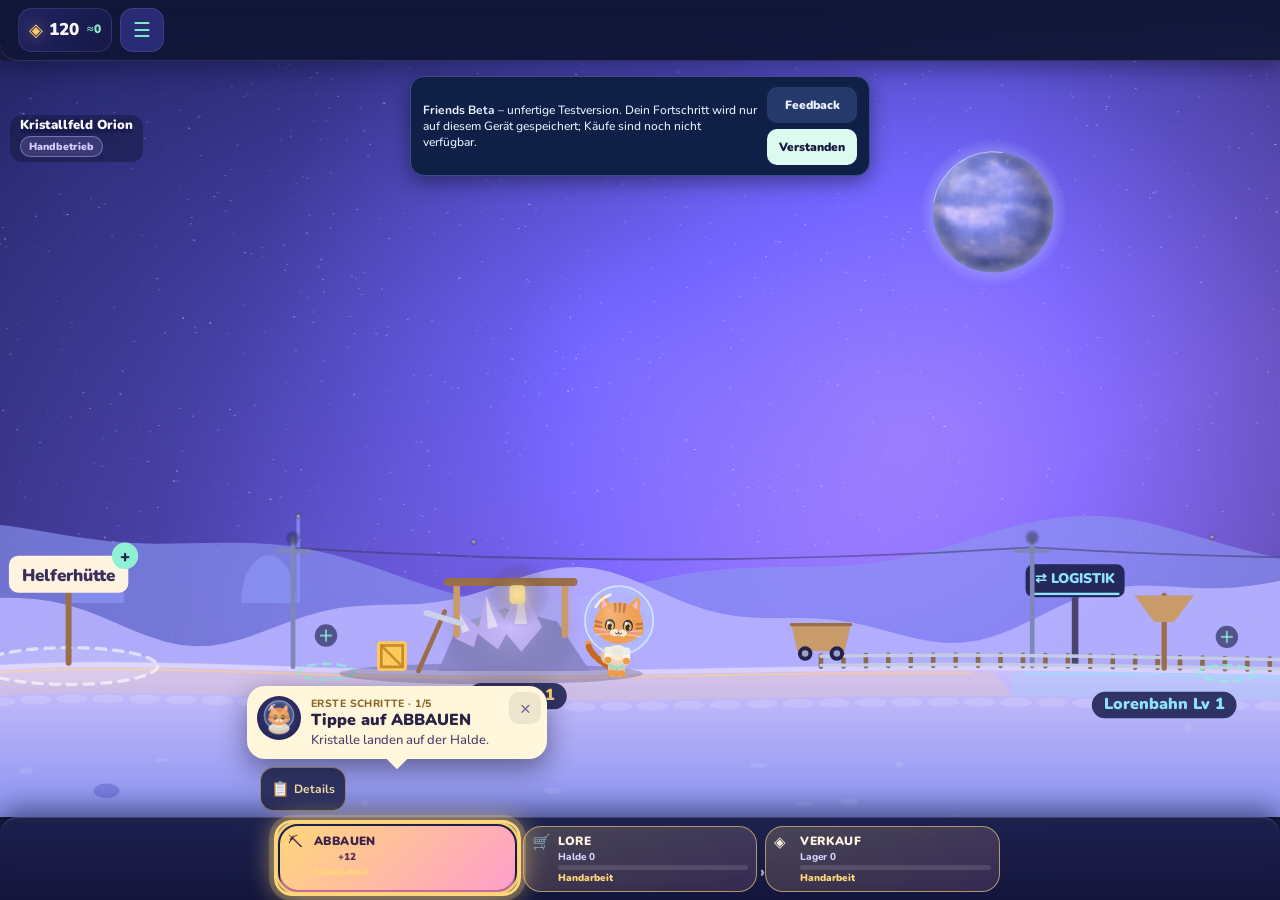
==== commit 5a7dfa74: "Friends Beta f710c44 (2026-10-16)" ====
--- a/index.html
+++ b/index.html
@@ -868,6 +868,7 @@
     <script src="scenes/arena-scene.js"></script>
     <script src="industry.js"></script>
     <script src="deepcore.js"></script>
+    <script src="transport.js"></script>
     <script src="freight.js"></script>
     <script src="pyra.js"></script>
     <script src="mekhanos.js"></script>
@@ -881,6 +882,10 @@
     <script src="dna2.js"></script>
     <script src="arena.js"></script>
     <script src="outer-campaigns.js"></script>
+    <script src="research.js"></script>
+    <script src="core.js"></script>
+    <script src="artifacts.js"></script>
+    <script src="onboarding-state.js"></script>
     <script src="game.js"></script>
     <script src="industry-ui.js"></script>
     <script src="freight-ui.js"></script>
@@ -912,7 +917,12 @@
     <script src="deepcore-ui.js"></script>
     <script src="batch-ui.js"></script>
     <script src="mobile-ux.js"></script>
+    <script src="world-shell.js"></script>
     <script src="menu-ui.js"></script>
+    <script src="research-ui.js"></script>
+    <script src="artifacts-ui.js"></script>
+    <script src="onboarding.js"></script>
+    <script src="views-ux.js"></script>
     <script src="platform.js"></script>
     <script src="frame-pacing.js"></script>
     <script src="scenes/boot.js"></script>
--- a/styles.css
+++ b/styles.css
@@ -13044,3 +13044,1566 @@
   white-space: nowrap;
   border: 0;
 }
+/* Friends Beta: the first-run notice and the update bar never cover a fullscreen fight (they come back after it) */
+body.expedition-on #betaNotice,
+body.expedition-on #betaUpdateBar {
+  display: none !important;
+}
+
+/* =====================================================================================================
+   Beta 1.7 M1: Mobile World UX 3.0. On phones the colony and the mine are full-screen game views. A compact HUD sits
+   on top, the world in between, the dock and the navigation at the bottom, and the colony's info cards are in a
+   bottom sheet. The page does not scroll on the colony screen. world-shell.js sets the body classes and measures
+   --w-hud / --w-bottom / --w-world. Wider screens keep the page layout (the wrappers are neutral there).
+   ===================================================================================================== */
+.world-hud {
+  display: contents;
+}
+.home-sheet-head,
+.home-sheet-backdrop {
+  display: none;
+}
+.nav-item[hidden] {
+  display: none !important;
+}
+/* --- the HUD: credits + rate | gems, settings, menu / one line of resource chips --- */
+body.world-shell .world-hud {
+  position: fixed;
+  z-index: 7;
+  top: 0;
+  left: 50%;
+  transform: translateX(-50%);
+  width: min(100%, 480px);
+  box-sizing: border-box;
+  padding: max(6px, env(safe-area-inset-top)) 10px 6px;
+  display: grid;
+  grid-template-columns: minmax(0, 1fr) auto;
+  grid-template-areas: 'credits actions' 'chips chips';
+  gap: 5px 8px;
+  align-items: center;
+  background: linear-gradient(180deg, rgba(17, 22, 58, 0.97), rgba(17, 22, 58, 0.9));
+  backdrop-filter: blur(10px);
+  border-bottom: 1px solid rgba(196, 179, 255, 0.18);
+  border-radius: 0 0 18px 18px;
+  box-shadow: 0 8px 20px rgba(8, 10, 32, 0.35);
+}
+body.world-shell .world-hud .topbar {
+  grid-area: actions;
+  height: auto;
+}
+body.world-shell .world-hud .brand {
+  display: none;
+}
+body.world-shell .world-hud .topbar-actions {
+  gap: 6px;
+}
+body.world-shell .world-hud .gem-balance {
+  min-height: 44px;
+  padding: 4px 8px;
+}
+body.world-shell .world-hud .settings-button {
+  width: 44px;
+  height: 44px;
+  min-width: 44px;
+  border-radius: 13px;
+}
+/* the daily reward: an icon button beside the gems (its text stays for screen readers) */
+body.world-shell .world-hud .topbar-actions .daily-button {
+  flex: none;
+  width: 44px;
+  min-width: 44px;
+  height: 44px;
+  padding: 0;
+  display: grid;
+  place-items: center;
+  font-size: 18px;
+  border-radius: 13px;
+}
+body.world-shell .world-hud .topbar-actions .daily-button b,
+body.world-shell .world-hud .topbar-actions .daily-button small {
+  position: absolute;
+  width: 1px;
+  height: 1px;
+  overflow: hidden;
+  clip: rect(0, 0, 0, 0);
+  white-space: nowrap;
+}
+body.world-shell .world-hud .resource-panel {
+  grid-area: credits;
+  margin: 0;
+  padding: 4px 10px;
+  min-height: 44px;
+  box-sizing: border-box;
+  border-radius: 14px;
+  box-shadow: none;
+  gap: 8px;
+}
+body.world-shell .world-hud .resource-main {
+  gap: 6px;
+  min-width: 0;
+}
+body.world-shell .world-hud .ore-icon {
+  font-size: 18px;
+}
+body.world-shell .world-hud .resource-panel small {
+  display: none;
+}
+body.world-shell .world-hud .resource-panel strong {
+  font-size: 17px;
+  line-height: 1.1;
+}
+body.world-shell .world-hud .income strong {
+  font-size: 12px;
+}
+body.world-shell .world-hud .mini-resources {
+  grid-area: chips;
+  margin: 0;
+  display: flex;
+  gap: 5px;
+}
+body.world-shell .world-hud .mini-resources > div,
+body.world-shell .world-hud .daily-button {
+  flex: 1 1 0;
+  display: flex;
+  align-items: center;
+  justify-content: center;
+  gap: 3px;
+  min-height: 26px;
+  padding: 1px 4px;
+  border-radius: 10px;
+  font-size: 11px;
+  white-space: nowrap;
+}
+body.world-shell .world-hud .mini-resources > div[hidden],
+body.world-shell .world-hud .mini-resources > .hidden {
+  display: none;
+}
+body.world-shell .world-hud .mini-resources small,
+body.world-shell .world-hud .daily-button small {
+  display: none;
+}
+body.world-shell .world-hud .mini-resources b,
+body.world-shell .world-hud .daily-button b {
+  display: inline;
+  font-size: 11.5px;
+}
+body.world-shell .app-shell {
+  padding-top: calc(var(--w-hud, 76px) + 10px);
+}
+/* --- the colony screen: no page scroll, the world fills the free area --- */
+html:has(body.world-home),
+body.world-home {
+  height: 100%;
+  overflow: hidden;
+  overscroll-behavior: none;
+}
+body.world-home .app-shell {
+  min-height: 0;
+  height: 100%;
+  padding-bottom: 0;
+}
+body.world-home #heroCard.hero-card.has-scene {
+  --scene-h: var(--w-world, 60vh);
+  position: fixed;
+  z-index: 2;
+  top: var(--w-hud, 76px);
+  left: 0;
+  right: 0;
+  height: var(--w-world, 60vh);
+  margin: 0;
+  border: 0;
+  border-radius: 0;
+  box-shadow: none;
+}
+body.world-home #heroCard .scene-canvas {
+  border-radius: 0 !important;
+}
+body.world-home canvas.scene-colony,
+body.world-home canvas.scene-mine {
+  touch-action: none !important;
+}
+/* the planet name and status: a small pill in the sky, no description */
+body.world-home .hero-card.has-scene .hero-copy {
+  left: 10px;
+  right: auto;
+  top: 54px;
+  max-width: 62%;
+  padding: 4px 10px 5px;
+  border-radius: 12px;
+  background: rgba(20, 24, 62, 0.55);
+}
+body.world-home .hero-card.has-scene .hero-copy > span,
+body.world-home .hero-card.has-scene .hero-copy p {
+  display: none;
+}
+body.world-home .hero-card.has-scene .hero-copy h1 {
+  margin: 0;
+  font-size: 13px;
+  white-space: nowrap;
+  overflow: hidden;
+  text-overflow: ellipsis;
+}
+body.world-home .hero-card.has-scene .hero-copy h1 br {
+  display: none;
+}
+body.world-home .hero-card.has-scene .hero-copy .scene-status {
+  margin-top: 3px;
+  padding: 2px 8px;
+  font-size: 10.5px;
+}
+/* the next step: a slim chip at the top of the world */
+body.world-home #objectiveCard {
+  position: fixed;
+  z-index: 4;
+  top: calc(var(--w-hud, 76px) + 6px);
+  left: 50%;
+  transform: translateX(-50%);
+  width: min(calc(100% - 16px), 464px);
+  margin: 0;
+  min-height: 44px;
+  padding: 5px 9px;
+  gap: 8px;
+  background: linear-gradient(110deg, rgba(34, 37, 103, 0.93), rgba(30, 32, 89, 0.93));
+}
+body.world-home #objectiveCard > span {
+  width: 28px;
+  height: 28px;
+  font-size: 15px;
+}
+body.world-home #objectiveCard small {
+  display: none;
+}
+body.world-home #objectiveCard b {
+  margin: 0;
+  font-size: 12px;
+  white-space: nowrap;
+  overflow: hidden;
+  text-overflow: ellipsis;
+}
+body.world-home #objectiveCard p {
+  font-size: 10px;
+  white-space: nowrap;
+  overflow: hidden;
+  text-overflow: ellipsis;
+}
+/* a sector event: a chip under the next step */
+body.world-home #eventCard:not(.hidden) {
+  position: fixed;
+  z-index: 4;
+  top: calc(var(--w-hud, 76px) + 54px);
+  left: 50%;
+  transform: translateX(-50%);
+  width: min(calc(100% - 16px), 464px);
+  margin: 0;
+  max-height: 30%;
+  overflow: auto;
+}
+/* the scene bar floats at the bottom of the world */
+body.world-home #sceneBar {
+  position: fixed;
+  z-index: 4;
+  left: 50%;
+  transform: translateX(-50%);
+  bottom: calc(var(--w-bottom, 120px) + 6px);
+  width: min(calc(100% - 12px), 468px);
+  margin: 0;
+  pointer-events: none;
+}
+body.world-home #sceneBar > * {
+  pointer-events: auto;
+}
+body.world-home #sceneBar .district-nav button,
+body.world-home #sceneBar .scene-tools button {
+  background: rgba(20, 24, 62, 0.78);
+  backdrop-filter: blur(6px);
+}
+body.world-mine #sceneBar,
+body.world-mine #objectiveCard,
+body.world-mine #eventCard {
+  display: none !important;
+}
+.scene-tools .scene-info {
+  border: 1px solid rgba(255, 215, 122, 0.55);
+  color: #ffe9a8;
+}
+/* building sheets: a panel above the dock that scrolls inside itself and never moves the camera */
+body.world-home .building-sheet {
+  position: fixed;
+  z-index: 8;
+  left: 50%;
+  transform: translateX(-50%);
+  width: min(calc(100% - 16px), 464px);
+  box-sizing: border-box;
+  bottom: calc(var(--w-bottom, 120px) + 8px);
+  max-height: min(64dvh, calc(var(--w-world, 60vh) - 12px));
+  overflow-y: auto;
+  overscroll-behavior: contain;
+}
+/* --- the colony details sheet --- */
+body.world-shell .home-sheet {
+  position: fixed;
+  z-index: 9;
+  left: 50%;
+  bottom: 0;
+  width: min(100%, 480px);
+  box-sizing: border-box;
+  height: min(88dvh, calc(100dvh - var(--w-hud, 76px) - 6px));
+  display: flex;
+  flex-direction: column;
+  transform: translate(-50%, 104%);
+  visibility: hidden;
+  transition:
+    transform 0.26s ease,
+    visibility 0s linear 0.26s;
+  background: linear-gradient(180deg, #1d2150, #141a3a 40%);
+  border: 1px solid rgba(196, 179, 255, 0.3);
+  border-bottom: 0;
+  border-radius: 24px 24px 0 0;
+  box-shadow: 0 -16px 40px rgba(8, 10, 32, 0.6);
+}
+body.world-shell.home-sheet-open .home-sheet {
+  transform: translate(-50%, 0);
+  visibility: visible;
+  transition: transform 0.26s ease;
+}
+body.reduce-motion .home-sheet {
+  transition: none !important;
+}
+body.world-shell .home-sheet-head {
+  display: flex;
+  align-items: center;
+  gap: 8px;
+  position: relative;
+  padding: 16px 12px 8px 18px;
+  touch-action: none;
+}
+body.world-shell .home-sheet-grip {
+  position: absolute;
+  left: 50%;
+  top: 6px;
+  width: 44px;
+  height: 4px;
+  margin-left: -22px;
+  border-radius: 4px;
+  background: rgba(196, 179, 255, 0.45);
+}
+body.world-shell .home-sheet-head b {
+  font: 900 17px Nunito, sans-serif;
+}
+body.world-shell .home-sheet-head small {
+  flex: 1;
+  color: #b4aedc;
+  font-size: 12px;
+}
+.home-sheet-close {
+  width: 44px;
+  height: 44px;
+  border-radius: 14px;
+  background: rgba(255, 255, 255, 0.07);
+  font-size: 22px;
+}
+body.world-shell .home-sheet-body {
+  flex: 1;
+  min-height: 0;
+  overflow-y: auto;
+  overscroll-behavior: contain;
+  padding: 2px 14px calc(18px + env(safe-area-inset-bottom));
+}
+body.world-shell .home-sheet-backdrop {
+  display: block;
+  position: fixed;
+  z-index: 8;
+  inset: 0;
+  background: rgba(8, 10, 32, 0.5);
+  opacity: 0;
+  pointer-events: none;
+  transition: opacity 0.2s;
+}
+body.world-shell.home-sheet-open .home-sheet-backdrop {
+  opacity: 1;
+  pointer-events: auto;
+}
+body.world-shell:not(.world-home) .home-sheet,
+body.world-shell:not(.world-home) .home-sheet-backdrop {
+  display: none;
+}
+/* --- phones in landscape: the navigation is a rail on the left, the dock a column on the right --- */
+@media (max-height: 520px) and (orientation: landscape) {
+  body.world-shell .world-hud {
+    left: 64px;
+    right: 0;
+    transform: none;
+    width: auto;
+    grid-template-columns: auto minmax(0, 1fr) auto;
+    grid-template-areas: 'credits chips actions';
+    border-radius: 0 0 0 16px;
+  }
+  body.world-shell .bottom-nav {
+    top: 0;
+    bottom: 0;
+    left: 0;
+    transform: none;
+    width: 64px;
+    flex-direction: column;
+    justify-content: center;
+    gap: 4px;
+    padding: 8px 4px;
+    padding-left: max(4px, env(safe-area-inset-left));
+    border-radius: 0 18px 18px 0;
+    border-top: 0;
+    border-right: 1px solid var(--line);
+  }
+  body.world-shell .app-shell {
+    padding-left: 76px;
+    width: auto;
+    max-width: none;
+  }
+  body.world-home #heroCard.hero-card.has-scene {
+    left: 64px;
+    right: var(--w-right, 0px);
+  }
+  body.world-home .action-dock,
+  body.world-home.mine-active .mine-dock {
+    left: auto !important;
+    right: 0 !important;
+    top: var(--w-hud, 48px);
+    bottom: 0 !important;
+    transform: none !important;
+    width: 210px !important;
+    overflow-y: auto;
+    border-radius: 18px 0 0 0;
+    padding-right: max(10px, env(safe-area-inset-right));
+  }
+  body.world-home .action-dock .production-chain,
+  body.world-home .mine-dock .production-chain {
+    display: grid !important;
+    grid-template-columns: 1fr;
+  }
+  body.world-home .dock-summary {
+    flex-wrap: wrap;
+  }
+  body.world-home #objectiveCard,
+  body.world-home #sceneBar,
+  body.world-home .building-sheet {
+    left: calc(64px + (100% - 64px - var(--w-right, 0px)) / 2);
+    width: min(calc(100% - 64px - var(--w-right, 0px) - 16px), 464px);
+  }
+  body.world-home #sceneBar {
+    bottom: 6px;
+  }
+  body.world-home .building-sheet {
+    bottom: 8px;
+  }
+  body.world-shell .home-sheet {
+    height: calc(100dvh - var(--w-hud, 48px));
+  }
+}
+/* folded docks (everything runs automatically): the world takes their space; ✋ brings them back */
+body.world-home.world-dock-folded .action-dock,
+body.world-mine.mine-dock-folded .mine-dock {
+  display: none !important;
+}
+body.world-shell .world-hud .settings-button:not(.menu-button) {
+  display: none;
+}
+.scene-tools .scene-hand {
+  border: 1px solid rgba(143, 240, 212, 0.5);
+  color: #bff7e6;
+}
+.mine-dock-toggle[hidden] {
+  display: none !important;
+}
+/* the mine HUD in the shell: one row (back, bottleneck chip, ✋, overview), the jumps as a column on the right */
+body.world-mine .mine-top b#mineTitle {
+  display: none;
+}
+body.world-mine .mine-top {
+  justify-content: space-between;
+}
+body.world-mine .mine-top .mine-dock-toggle {
+  order: 2;
+  margin-left: auto;
+}
+body.world-mine .mine-top #mineOverviewBtn {
+  order: 3;
+}
+body.world-mine .mine-sub {
+  top: 8px;
+  left: 62px;
+  right: 112px;
+}
+body.world-mine .mine-sub .mine-bottleneck {
+  flex: 1;
+  min-width: 0;
+}
+/* the quick jumps: a slim second row on the right (the floors start below it; nothing covers a tappable floor) */
+body.world-mine .mine-nav {
+  position: absolute;
+  top: 50px;
+  right: -104px;
+  gap: 6px;
+}
+body.world-mine .mine-nav button {
+  width: 44px;
+  min-height: 44px;
+  opacity: 0.9;
+}
+/* the planet switch's return chip: under the planet pill, above the scene bar */
+body.world-home .planet-return-chip {
+  bottom: 62px;
+  left: 10px;
+}
+/* short phones (320 × 568, 360 × 640): a slimmer dock, navigation and scene bar */
+@media (max-height: 700px) and (orientation: portrait) {
+  body.world-shell .bottom-nav {
+    padding-top: 4px;
+    padding-bottom: calc(4px + env(safe-area-inset-bottom));
+  }
+  body.world-shell .nav-item span {
+    font-size: 18px;
+    line-height: 18px;
+  }
+  body.world-home .action-dock .dock-summary,
+  body.world-home .mine-dock .dock-summary {
+    min-height: 28px;
+    margin-bottom: 4px;
+  }
+  body.world-home .action-dock .production-chain .chain-step,
+  body.world-home .mine-dock .production-chain .chain-step {
+    min-height: 50px;
+    padding: 4px 6px;
+  }
+}
+/* building sheet level 2: stocks and distribution on demand */
+.sheet-more {
+  display: block;
+  width: 100%;
+  margin-top: 8px;
+  min-height: 40px;
+  border-radius: 12px;
+  background: rgba(255, 255, 255, 0.06);
+  border: 1px solid rgba(196, 179, 255, 0.3);
+  color: #d8d2ff;
+  font: 800 12px Nunito, sans-serif;
+}
+.sheet-details {
+  margin-top: 6px;
+}
+/* story bubbles sit in the sky under the next-step chip in the shell (they never cover the dock or the scene tools) */
+body.world-home .story-bubble {
+  top: calc(var(--w-hud, 76px) + 56px);
+  bottom: auto;
+}
+@media (max-height: 520px) and (orientation: landscape) {
+  body.world-shell .story-bubble {
+    left: calc(64px + (100% - 64px - var(--w-right, 0px)) / 2);
+    top: calc(var(--w-hud, 48px) + 56px);
+    bottom: auto;
+    width: min(440px, calc(100vw - 64px - var(--w-right, 0px) - 24px));
+  }
+}
+/* Beta 1.7 M2: Verteilung in the depot, refinery, stall and dock sheets (level 2) */
+.sheet-alloc .reserve-options.alloc-keep {
+  grid-template-columns: repeat(5, minmax(0, 1fr));
+}
+.sheet-alloc .reserve-options.alloc-sell {
+  grid-template-columns: 1fr 1fr;
+}
+.sheet-alloc .reserve-options button {
+  min-height: 44px;
+}
+
+/* Beta 1.7 M4: a station's measured throughput, its use and what holds it back */
+.sheet-station {
+  margin: 8px 0 0;
+  padding: 8px 10px;
+  border-radius: 14px;
+  background: rgba(255, 255, 255, 0.06);
+  border: 1px solid rgba(143, 240, 212, 0.25);
+}
+.sheet-station.warn {
+  border-color: rgba(255, 179, 138, 0.6);
+  background: rgba(255, 179, 138, 0.08);
+}
+.sheet-station.full {
+  border-color: rgba(255, 215, 122, 0.55);
+}
+.sheet-station .station-head {
+  display: flex;
+  justify-content: space-between;
+  gap: 8px;
+  font-size: 12.5px;
+}
+.sheet-station .station-head em {
+  font-style: normal;
+  font-weight: 900;
+  color: #8ff0d4;
+  white-space: nowrap;
+}
+.sheet-station.warn .station-head em {
+  color: #ffb38a;
+}
+.sheet-station.full .station-head em {
+  color: #ffd77a;
+}
+.sheet-station .station-bar {
+  display: block;
+  height: 6px;
+  margin: 6px 0 4px;
+  border-radius: 6px;
+  background: rgba(255, 255, 255, 0.1);
+  overflow: hidden;
+}
+.sheet-station .station-bar u {
+  display: block;
+  height: 100%;
+  background: linear-gradient(90deg, #8ff0d4, #ffd77a);
+}
+.sheet-station small {
+  display: block;
+  font-size: 11.5px;
+  line-height: 1.35;
+  color: #d8d2ff;
+}
+.station-fix {
+  margin-top: 6px;
+  min-height: 44px;
+  width: 100%;
+  border-radius: 12px;
+  background: #ffd77a;
+  color: #2a2244;
+  font: 900 12px Nunito, sans-serif;
+}
+/* Beta 1.7 M3: the elevator's last trips (bar = load / capacity) */
+.lift-loads {
+  margin: 8px 0 0;
+  padding: 8px 10px;
+  border-radius: 14px;
+  background: rgba(95, 212, 196, 0.08);
+}
+.lift-bars {
+  display: flex;
+  align-items: flex-end;
+  gap: 3px;
+  height: 34px;
+  margin-bottom: 4px;
+}
+.lift-bars i {
+  flex: 1;
+  border-radius: 3px 3px 0 0;
+  background: #5fd4c4;
+}
+.lift-loads small {
+  font-size: 11.5px;
+  color: #d8d2ff;
+}
+
+/* Beta 1.7 M10: the one-time dodge hint over the fight (no touches: it never blocks the drag or a tap) */
+.exp-dodge-hint {
+  position: absolute;
+  z-index: 3;
+  left: 50%;
+  bottom: 36%;
+  transform: translateX(-50%);
+  width: min(86%, 360px);
+  padding: 10px 14px;
+  border-radius: 18px;
+  background: rgba(20, 24, 62, 0.86);
+  border: 1px solid rgba(143, 240, 212, 0.55);
+  color: #e8e4fa;
+  text-align: center;
+  pointer-events: none;
+  transition: opacity 0.4s;
+}
+.exp-dodge-hint span {
+  display: block;
+  font-size: 22px;
+  animation: dodge-sway 1.4s ease-in-out infinite;
+}
+.exp-dodge-hint b {
+  display: block;
+  font: 900 14px Nunito, sans-serif;
+}
+.exp-dodge-hint small {
+  display: block;
+  margin-top: 2px;
+  font-size: 11.5px;
+  color: #c9c2f0;
+}
+.exp-dodge-hint.gone {
+  opacity: 0;
+}
+@keyframes dodge-sway {
+  0%,
+  100% {
+    transform: translateX(-10px);
+  }
+  50% {
+    transform: translateX(10px);
+  }
+}
+body.reduce-motion .exp-dodge-hint span {
+  animation: none;
+}
+#expStage canvas.scene-arena {
+  touch-action: none;
+}
+.station-fix:disabled {
+  background: rgba(255, 255, 255, 0.1);
+  color: #c9c2f0;
+}
+/* Beta 1.7 M8: the research tree (branch chips, a vertical chain of nodes) */
+.tech-box {
+  max-height: min(88dvh, 760px);
+  overflow-y: auto;
+  overscroll-behavior: contain;
+}
+.tech-note {
+  margin: 4px 0 8px;
+  font-size: 12px;
+  color: #c9c2f0;
+}
+.tech-branches {
+  display: flex;
+  gap: 6px;
+  overflow-x: auto;
+  padding-bottom: 4px;
+}
+.tech-branches button {
+  flex: none;
+  min-height: 44px;
+  padding: 4px 10px;
+  border-radius: 14px;
+  background: rgba(255, 255, 255, 0.07);
+  border: 1px solid rgba(196, 179, 255, 0.3);
+  display: grid;
+  grid-template-columns: auto auto;
+  column-gap: 6px;
+  align-items: center;
+  text-align: left;
+}
+.tech-branches button span {
+  grid-row: 1 / 3;
+  font-size: 17px;
+}
+.tech-branches button b {
+  font-size: 12px;
+}
+.tech-branches button small {
+  font-size: 10.5px;
+  color: #b4aedc;
+}
+.tech-branches button.active {
+  border-color: #ffd77a;
+  background: rgba(255, 215, 122, 0.14);
+}
+.tech-list {
+  display: grid;
+  gap: 8px;
+  margin-top: 8px;
+}
+.tech-node {
+  position: relative;
+  display: grid;
+  grid-template-columns: 30px 1fr;
+  gap: 8px;
+  padding: 10px;
+  border-radius: 16px;
+  background: rgba(255, 255, 255, 0.06);
+  border: 1px solid rgba(196, 179, 255, 0.25);
+}
+.tech-node + .tech-node::before {
+  content: '';
+  position: absolute;
+  left: 24px;
+  top: -9px;
+  height: 9px;
+  border-left: 2px dashed rgba(196, 179, 255, 0.45);
+}
+.tech-node.done {
+  border-color: rgba(143, 240, 212, 0.55);
+}
+.tech-node.locked {
+  opacity: 0.7;
+}
+.tech-tier {
+  display: grid;
+  place-items: center;
+  width: 28px;
+  height: 28px;
+  border-radius: 50%;
+  background: #2f338e;
+  font-style: normal;
+  font-weight: 900;
+}
+.tech-node.done .tech-tier {
+  background: #8ff0d4;
+  color: #18204a;
+}
+.tech-node b {
+  font-size: 14px;
+}
+.tech-node p {
+  margin: 2px 0 0;
+  font-size: 12px;
+  line-height: 1.35;
+  color: #d8d2ff;
+}
+.tech-cost {
+  display: flex;
+  flex-wrap: wrap;
+  gap: 3px 8px;
+}
+.tech-cost .ok {
+  color: #8ff0d4;
+}
+.tech-cost .short {
+  color: #ffb38a;
+}
+.tech-node button {
+  grid-column: 1 / -1;
+  min-height: 44px;
+  border-radius: 12px;
+  background: #ffd77a;
+  color: #2a2244;
+  font: 900 12px Nunito, sans-serif;
+}
+.tech-node button:disabled {
+  background: rgba(255, 255, 255, 0.1);
+  color: #c9c2f0;
+}
+.tech-open {
+  margin-top: 8px;
+}
+
+/* Beta 1.7 M9: the planetary core's sheet */
+.core-needs {
+  list-style: none;
+  margin: 8px 0 0;
+  padding: 0;
+  display: grid;
+  gap: 6px;
+}
+.core-need {
+  display: grid;
+  grid-template-columns: 1fr auto;
+  gap: 8px;
+  align-items: center;
+  padding: 8px 10px;
+  border-radius: 14px;
+  background: rgba(255, 255, 255, 0.06);
+}
+.core-need small {
+  display: block;
+  font-size: 11.5px;
+  color: #d8d2ff;
+}
+.core-need button {
+  min-height: 44px;
+  min-width: 84px;
+  border-radius: 12px;
+  background: #ffd77a;
+  color: #2a2244;
+  font: 900 12px Nunito, sans-serif;
+}
+.core-need button:disabled {
+  background: rgba(255, 255, 255, 0.1);
+  color: #c9c2f0;
+}
+.core-stages {
+  margin: 10px 0 0;
+  padding-left: 0;
+  list-style: none;
+  display: grid;
+  gap: 4px;
+  font-size: 12px;
+}
+.core-stages li {
+  padding: 6px 10px;
+  border-radius: 12px;
+  background: rgba(255, 255, 255, 0.04);
+  opacity: 0.7;
+}
+.core-stages li.done {
+  opacity: 1;
+  border: 1px solid rgba(143, 240, 212, 0.5);
+}
+.core-stages li.now {
+  opacity: 1;
+  border: 1px solid rgba(255, 215, 122, 0.6);
+}
+.core-stages small {
+  display: block;
+  color: #c9c2f0;
+}
+/* the mine's back button is an arrow on phones (the bottleneck chip needs the row) */
+body.world-mine #mineBack span {
+  display: none;
+}
+body.world-mine #mineBack {
+  min-width: 44px;
+}
+
+/* Beta 1.7 M7: Fundstücke */
+.artifact-list {
+  display: grid;
+  gap: 8px;
+  margin-top: 10px;
+}
+.artifact-card {
+  display: grid;
+  grid-template-columns: 40px 1fr;
+  gap: 8px;
+  padding: 10px;
+  border-radius: 16px;
+  background: rgba(255, 255, 255, 0.06);
+  border: 1px solid rgba(196, 179, 255, 0.25);
+}
+.artifact-card.rare {
+  border-color: rgba(143, 227, 255, 0.6);
+}
+.artifact-card.epic {
+  border-color: rgba(255, 158, 203, 0.7);
+}
+.artifact-card.fav {
+  box-shadow: inset 0 0 0 2px rgba(255, 215, 122, 0.6);
+}
+.artifact-icon {
+  font-size: 28px;
+  text-align: center;
+}
+.artifact-card small {
+  display: block;
+  font-size: 11px;
+  color: #b4aedc;
+}
+.artifact-card p {
+  margin: 2px 0 0;
+  font-size: 12px;
+  color: #d8d2ff;
+}
+.artifact-actions {
+  grid-column: 1 / -1;
+  display: grid;
+  grid-template-columns: 44px 1fr 1fr;
+  gap: 6px;
+}
+.artifact-actions button {
+  min-height: 44px;
+  border-radius: 12px;
+  background: rgba(255, 255, 255, 0.08);
+  border: 1px solid rgba(196, 179, 255, 0.3);
+  font: 800 11px Nunito, sans-serif;
+}
+.artifact-actions button[data-artifact-fav] {
+  font-size: 18px;
+  color: #ffd77a;
+}
+.artifact-actions button:disabled {
+  opacity: 0.45;
+}
+.artifact-odds {
+  margin-top: 10px;
+  font-size: 12px;
+}
+.artifact-odds summary {
+  min-height: 44px;
+  display: flex;
+  align-items: center;
+  font-weight: 800;
+  cursor: pointer;
+}
+.artifact-odds ul {
+  margin: 4px 0;
+  padding-left: 16px;
+  display: grid;
+  gap: 4px;
+}
+
+/* =====================================================================================================
+   Friends-UX: one game view on every screen (world-shell.js), the first steps (onboarding.js), help and info.
+   ===================================================================================================== */
+/* --- wide screens (desktop, tablets): rail on the left, one HUD row, the world fills the rest --- */
+body.world-wide .bottom-nav {
+  top: 0;
+  bottom: 0;
+  left: 0;
+  transform: none;
+  width: 88px;
+  flex-direction: column;
+  justify-content: flex-start;
+  align-items: stretch;
+  gap: 6px;
+  padding: 14px 8px;
+  border-radius: 0;
+  border-top: 0;
+  border-right: 1px solid var(--line);
+}
+body.world-wide .bottom-nav .nav-item {
+  min-height: 64px;
+  border-radius: 16px;
+}
+body.world-wide .world-hud {
+  left: var(--w-rail, 0px);
+  right: 0;
+  transform: none;
+  width: auto;
+  grid-template-columns: auto minmax(0, 1fr) auto;
+  grid-template-areas: 'credits chips actions';
+  padding: 8px 18px;
+  border-radius: 0 0 0 18px;
+}
+body.world-wide .world-hud .mini-resources {
+  justify-content: flex-start;
+  max-width: 640px;
+}
+body.world-wide .world-hud .mini-resources > div {
+  flex: 0 1 auto;
+  min-width: 78px;
+  padding: 2px 10px;
+}
+body.world-wide .app-shell {
+  width: auto;
+  max-width: none;
+  margin: 0;
+  padding-left: calc(var(--w-rail, 0px) + 24px);
+  padding-right: 24px;
+}
+body.world-wide .screen:not(#home) {
+  max-width: 1120px;
+  margin-left: auto;
+  margin-right: auto;
+}
+body.world-wide.world-home #home.screen.active {
+  display: block;
+}
+body.world-home.world-wide #heroCard.hero-card.has-scene {
+  left: var(--w-rail, 0px);
+  right: 0;
+}
+body.world-wide.world-home .action-dock,
+body.world-wide.world-home.mine-active .mine-dock,
+body.world-wide .combat-dock {
+  left: var(--w-rail, 0px) !important;
+  right: 0;
+  bottom: 0 !important;
+  transform: none !important;
+  width: auto !important;
+  border-radius: 18px 18px 0 0;
+  padding-left: max(18px, calc((100% - 1000px) / 2));
+  padding-right: max(18px, calc((100% - 1000px) / 2));
+}
+body.world-wide.world-home #objectiveCard,
+body.world-wide.world-home #eventCard:not(.hidden),
+body.world-wide.world-home #sceneBar,
+body.world-wide .story-bubble {
+  left: calc(var(--w-rail, 0px) + (100% - var(--w-rail, 0px)) / 2);
+}
+body.world-wide.world-home #sceneBar {
+  width: min(calc(100% - var(--w-rail, 0px) - 24px), 760px);
+}
+/* the building panel: on the right, under the HUD (the world stays visible and movable beside it) */
+body.world-wide.world-home .building-sheet {
+  left: auto;
+  right: 16px;
+  transform: none;
+  top: calc(var(--w-hud, 60px) + 12px);
+  bottom: auto;
+  width: 400px;
+  max-height: calc(100dvh - var(--w-hud, 60px) - var(--w-bottom, 120px) - 24px);
+}
+/* the colony details: a side panel on the right instead of a bottom sheet; no dimming, the world stays usable */
+body.world-wide .home-sheet {
+  left: auto;
+  right: 0;
+  top: var(--w-hud, 60px);
+  bottom: 0;
+  height: auto;
+  width: min(440px, calc(100% - var(--w-rail, 0px) - 40px));
+  transform: translateX(104%);
+  border-radius: 22px 0 0 0;
+  border-bottom: 1px solid rgba(196, 179, 255, 0.3);
+  box-shadow: -16px 0 40px rgba(8, 10, 32, 0.55);
+}
+body.world-wide.home-sheet-open .home-sheet {
+  transform: translateX(0);
+}
+body.world-wide .home-sheet-grip {
+  display: none;
+}
+body.world-wide .home-sheet-backdrop {
+  display: none !important;
+}
+body.world-wide .home-sheet-body .production-list,
+body.world-wide .home-sheet-body .quest-list {
+  grid-template-columns: 1fr;
+}
+/* a single main view (a new player): no navigation bar or rail */
+body.nav-single .bottom-nav {
+  display: none !important;
+}
+body.nav-single {
+  --nav-h: 0px;
+}
+body.nav-single.world-home .action-dock {
+  bottom: 0;
+  padding-bottom: calc(8px + env(safe-area-inset-bottom));
+}
+@media (max-height: 520px) and (orientation: landscape) {
+  body.nav-single.world-shell .world-hud {
+    left: 0;
+  }
+  body.nav-single.world-shell .app-shell {
+    padding-left: 12px;
+  }
+  body.nav-single.world-home #heroCard.hero-card.has-scene {
+    left: 0;
+  }
+  body.nav-single.world-home #objectiveCard,
+  body.nav-single.world-home #sceneBar,
+  body.nav-single.world-home .building-sheet {
+    left: calc((100% - var(--w-right, 0px)) / 2);
+    width: min(calc(100% - var(--w-right, 0px) - 16px), 464px);
+  }
+}
+
+/* --- the first steps: one hint at a time, at the real button --- */
+.coach {
+  position: fixed;
+  inset: 0;
+  z-index: 15;
+  pointer-events: none;
+}
+.coach.hidden {
+  display: none;
+}
+.coach-ring {
+  position: absolute;
+  left: 0;
+  top: 0;
+  border-radius: 18px;
+  border: 3px solid #ffd77a;
+  box-shadow:
+    0 0 0 5px rgba(255, 215, 122, 0.22),
+    0 0 26px rgba(255, 215, 122, 0.65);
+  animation: coach-pulse 1.4s ease-in-out infinite;
+}
+.coach-ring[hidden] {
+  display: none;
+}
+@keyframes coach-pulse {
+  50% {
+    box-shadow:
+      0 0 0 10px rgba(255, 215, 122, 0.08),
+      0 0 34px rgba(255, 215, 122, 0.85);
+  }
+}
+body.reduce-motion .coach-ring {
+  animation: none;
+}
+.coach-bubble {
+  position: absolute;
+  left: 0;
+  top: 0;
+  box-sizing: border-box;
+  display: flex;
+  gap: 10px;
+  align-items: flex-start;
+  padding: 10px;
+  border-radius: 18px;
+  background: #fff6dc;
+  color: #2a2244;
+  box-shadow: 0 10px 28px rgba(8, 10, 32, 0.45);
+  pointer-events: auto;
+}
+.coach-face {
+  flex: none;
+  width: 44px;
+  height: 44px;
+  border-radius: 50%;
+  overflow: hidden;
+  background: #ffe2b0;
+  display: grid;
+  place-items: center;
+  font-size: 22px;
+}
+.coach-face img {
+  width: 100%;
+  height: 100%;
+}
+.coach-copy {
+  flex: 1;
+  min-width: 0;
+}
+.coach-copy small {
+  display: block;
+  font: 800 10.5px Nunito, sans-serif;
+  letter-spacing: 0.04em;
+  text-transform: uppercase;
+  color: #8a6a2a;
+}
+.coach-copy b {
+  display: block;
+  font: 900 16px Nunito, sans-serif;
+  line-height: 1.2;
+}
+.coach-copy p {
+  margin: 2px 0 0;
+  font-size: 13px;
+  line-height: 1.3;
+  color: #4a3d6a;
+}
+.coach-copy p[hidden] {
+  display: none;
+}
+.coach-action {
+  margin-top: 8px;
+  min-height: 44px;
+  padding: 0 14px;
+  border-radius: 12px;
+  background: #ffd77a;
+  color: #2a2244;
+  font: 900 13px Nunito, sans-serif;
+}
+.coach-action.hidden {
+  display: none;
+}
+.coach-close {
+  flex: none;
+  width: 32px;
+  height: 32px;
+  margin: -4px -4px 0 0;
+  border-radius: 10px;
+  background: rgba(42, 34, 68, 0.08);
+  color: #6a5a8a;
+  font-size: 18px;
+}
+.coach-close[hidden] {
+  display: none;
+}
+.coach-arrow {
+  position: absolute;
+  width: 16px;
+  height: 16px;
+  margin-left: -8px;
+  background: #fff6dc;
+  transform: rotate(45deg);
+}
+.coach-arrow.down {
+  bottom: -7px;
+}
+.coach-arrow.up {
+  top: -7px;
+}
+.coach-arrow[hidden] {
+  display: none;
+}
+.coach[data-step="celebrate"] .coach-bubble,
+.coach[data-step="celebrate"] .coach-arrow {
+  background: #dffbef;
+}
+/* while the first steps run, everything that is not part of them waits (it is all still there afterwards) */
+body.ob-active .world-hud .mini-resources,
+body.ob-active .world-hud .daily-button,
+body.ob-active .world-hud .gem-balance,
+body.ob-active.world-home #sceneBar .district-nav,
+body.ob-active.world-home #sceneBar .scene-tools > :not(#homeSheetButton),
+body.ob-active.world-home #objectiveCard,
+body.ob-active.world-home #eventCard,
+body.ob-active .action-dock .dock-summary,
+body.ob-active .action-dock .dock-hint,
+body.ob-active #buildingSheet .batch-toggle,
+body.ob-active #buildingSheet .sheet-station,
+body.ob-active #buildingSheet .sheet-more,
+body.ob-active .story-bubble {
+  display: none !important;
+}
+body.ob-active .world-hud {
+  grid-template-areas: 'credits actions';
+  row-gap: 0;
+}
+/* --- help and info --- */
+.help-box {
+  max-height: min(86dvh, 720px);
+  overflow-y: auto;
+  overscroll-behavior: contain;
+  text-align: left;
+}
+.help-box h3 {
+  margin: 16px 0 6px;
+  font: 900 14px Nunito, sans-serif;
+  color: #ffe9a8;
+}
+.help-steps {
+  list-style: none;
+  margin: 0;
+  padding: 0;
+  display: grid;
+  gap: 6px;
+}
+.help-steps li {
+  display: flex;
+  gap: 10px;
+  align-items: center;
+  padding: 8px 10px;
+  border-radius: 14px;
+  background: rgba(255, 255, 255, 0.06);
+}
+.help-steps li i {
+  font-style: normal;
+  font-size: 20px;
+  width: 28px;
+  text-align: center;
+}
+.help-steps li span {
+  flex: 1;
+}
+.help-steps li b {
+  display: block;
+  font-size: 13px;
+}
+.help-steps li small {
+  display: block;
+  font-size: 12px;
+  color: #d8d2ff;
+  line-height: 1.35;
+}
+.help-steps li em {
+  font-style: normal;
+  color: #8ff0d4;
+  font-weight: 900;
+}
+.help-places {
+  display: grid;
+  grid-template-columns: auto 1fr;
+  gap: 6px 12px;
+  margin: 0;
+  font-size: 12.5px;
+}
+.help-places dt {
+  font-weight: 900;
+  white-space: nowrap;
+}
+.help-places dd {
+  margin: 0;
+  color: #d8d2ff;
+}
+.help-note,
+.help-story {
+  font-size: 12.5px;
+  line-height: 1.45;
+  color: #d8d2ff;
+}
+.help-toggle {
+  display: flex;
+  align-items: center;
+  justify-content: center;
+  box-sizing: border-box;
+  width: 100%;
+  min-height: 44px;
+  margin-top: 8px;
+  border-radius: 12px;
+  background: rgba(255, 255, 255, 0.08);
+  border: 1px solid rgba(196, 179, 255, 0.35);
+  color: #fff;
+  font: 800 13px Nunito, sans-serif;
+  text-decoration: none;
+}
+.help-toggle.danger {
+  border-color: rgba(255, 140, 160, 0.6);
+  color: #ffc4cf;
+}
+.test-profile-badge {
+  position: fixed;
+  z-index: 16;
+  right: 6px;
+  bottom: calc(6px + env(safe-area-inset-bottom));
+  padding: 2px 8px;
+  border-radius: 8px;
+  background: #ff9ec4;
+  color: #2a2244;
+  font: 900 10px Nunito, sans-serif;
+  letter-spacing: 0.06em;
+  pointer-events: none;
+  opacity: 0.85;
+}
+/* the production dock on wide screens: the chain in the middle, big enough to read and tap */
+body.world-wide.world-home .action-dock,
+body.world-wide.world-home.mine-active .mine-dock {
+  grid-template-columns: minmax(200px, 280px) minmax(0, 720px);
+  justify-content: center;
+}
+body.world-wide.ob-active.world-home .action-dock {
+  grid-template-columns: minmax(0, 720px);
+}
+body.world-wide .action-dock .production-chain .chain-step {
+  min-height: 64px;
+}
+/* phones in landscape: the desktop dock grid (min-width 760 px) must not apply to the dock column (it pushed the
+   chain out of the screen, audit A8) */
+@media (max-height: 520px) and (orientation: landscape) {
+  body.world-home:not(.world-mine):not(.world-dock-folded) #actionDock,
+  body.world-mine:not(.mine-dock-folded) #mineDock {
+    display: block !important;
+  }
+  body.world-home .action-dock .dock-summary,
+  body.world-home .mine-dock .dock-summary {
+    margin-bottom: 6px;
+  }
+  body.world-home .action-dock .production-chain .chain-step {
+    min-height: 56px;
+  }
+}
+body.ob-active .hero-copy .scene-status {
+  display: none;
+}
+
+.coach-ring.tappable {
+  pointer-events: auto;
+  cursor: pointer;
+}
+/* Friends-UX: "📋 Details" keeps its label on every phone (the one tool a player needs to find); the scene bar shows
+   the district names and the tools in one scrollable row */
+@media (max-width: 430px) {
+  .scene-tools .scene-info b {
+    display: inline;
+  }
+}
+body.ob-active #buildingSheet .mine-enter {
+  display: none !important;
+}
+/* --- Abenteuer and Galaxie: labelled areas (views-ux.js) --- */
+.view-tabs {
+  position: sticky;
+  z-index: 3;
+  top: calc(var(--w-hud, 0px) + 4px);
+  display: flex;
+  gap: 6px;
+  margin: 2px 0 14px;
+  padding: 5px;
+  overflow-x: auto;
+  scrollbar-width: none;
+  border-radius: 16px;
+  background: rgba(20, 24, 62, 0.92);
+  backdrop-filter: blur(8px);
+  border: 1px solid rgba(196, 179, 255, 0.2);
+}
+.view-tabs::-webkit-scrollbar {
+  display: none;
+}
+.view-tabs[hidden] {
+  display: none;
+}
+.view-tabs button {
+  flex: 1 0 auto;
+  min-height: 44px;
+  padding: 0 12px;
+  display: inline-flex;
+  align-items: center;
+  justify-content: center;
+  gap: 6px;
+  border-radius: 12px;
+  background: rgba(255, 255, 255, 0.06);
+  color: #d8d2ff;
+  font: 800 13px Nunito, sans-serif;
+  white-space: nowrap;
+}
+.view-tabs button[hidden] {
+  display: none;
+}
+.view-tabs button.active {
+  background: #ffd77a;
+  color: #2a2244;
+}
+.view-tabs button:focus-visible {
+  outline: 3px solid #8ff0d4;
+  outline-offset: 2px;
+}
+#battle[data-view-tab-active='mission'] [data-view-tab]:not([data-view-tab='mission']),
+#battle[data-view-tab-active='fight'] [data-view-tab]:not([data-view-tab='fight']),
+#battle[data-view-tab-active='ship'] [data-view-tab]:not([data-view-tab='ship']),
+#battle[data-view-tab-active='chests'] [data-view-tab]:not([data-view-tab='chests']),
+#trade[data-view-tab-active='planets'] [data-view-tab]:not([data-view-tab='planets']),
+#trade[data-view-tab-active='market'] [data-view-tab]:not([data-view-tab='market']),
+#trade[data-view-tab-active='freight'] [data-view-tab]:not([data-view-tab='freight']),
+#trade[data-view-tab-active='sector'] [data-view-tab]:not([data-view-tab='sector']) {
+  display: none !important;
+}
+/* the FEUER dock belongs to the live fight */
+body.battle-active:not(.adv-tab-fight) .combat-dock {
+  display: none !important;
+}
+/* the areas are single columns of cards on every width (the old two-column page layouts do not apply) */
+#battle.screen.active[data-view-tab-active] {
+  display: block;
+}
+#trade.screen.active[data-view-tab-active] {
+  columns: auto;
+}
+body.world-wide #battle.screen.active[data-view-tab-active='fight'] .enemy-card {
+  position: static;
+}
+body.world-wide #battle[data-view-tab-active] > [data-view-tab],
+body.world-wide #battle[data-view-tab-active] .combat-info > [data-view-tab] {
+  max-width: 820px;
+  margin-left: auto;
+  margin-right: auto;
+}
+@media (min-width: 760px) {
+  #trade[data-view-tab-active='market'] {
+    columns: 2;
+    column-gap: 22px;
+  }
+  #trade[data-view-tab-active='market'] > .page-title,
+  #trade[data-view-tab-active='market'] > .view-tabs {
+    column-span: all;
+  }
+}
+/* phones: the resource chips open on demand (a tap on the Credits); wide screens always show them */
+body.world-shell:not(.world-wide):not(.hud-more) .world-hud .mini-resources {
+  display: none;
+}
+body.world-shell:not(.world-wide):not(.hud-more) .world-hud {
+  row-gap: 0;
+}
+body.world-shell .world-hud .resource-panel[role='button'] {
+  cursor: pointer;
+}
+body.world-shell:not(.world-wide) .world-hud .resource-panel {
+  position: relative;
+  padding-right: 18px;
+}
+body.world-shell:not(.world-wide) .world-hud .resource-panel::after {
+  content: '▾';
+  position: absolute;
+  right: 6px;
+  top: 50%;
+  transform: translateY(-50%);
+  font-size: 10px;
+  color: #b4aedc;
+}
+body.world-shell.hud-more:not(.world-wide) .world-hud .resource-panel::after {
+  content: '▴';
+}
+body.ob-active .world-hud .resource-panel::after {
+  content: none;
+}
+/* phones in portrait: the "1/3 automatisch · ◈/s" line repeats the HUD's rate; it shows once the chain runs by itself
+   (then it carries the bottleneck hint and the fold switch) */
+@media (orientation: portrait) {
+  body.world-shell:not(.world-wide).world-home .action-dock .dock-summary:has(#dockToggle[hidden]) {
+    display: none;
+  }
+}
+/* the help/info buttons keep their own colours inside dialogs (the generic dialog button is mint) */
+.help-box .help-toggle {
+  background: rgba(255, 255, 255, 0.08);
+  border: 1px solid rgba(196, 179, 255, 0.35);
+  color: #fff;
+  box-shadow: none;
+}
+.help-box .help-toggle.danger {
+  background: rgba(255, 140, 160, 0.12);
+  border-color: rgba(255, 140, 160, 0.6);
+  color: #ffd0d9;
+}
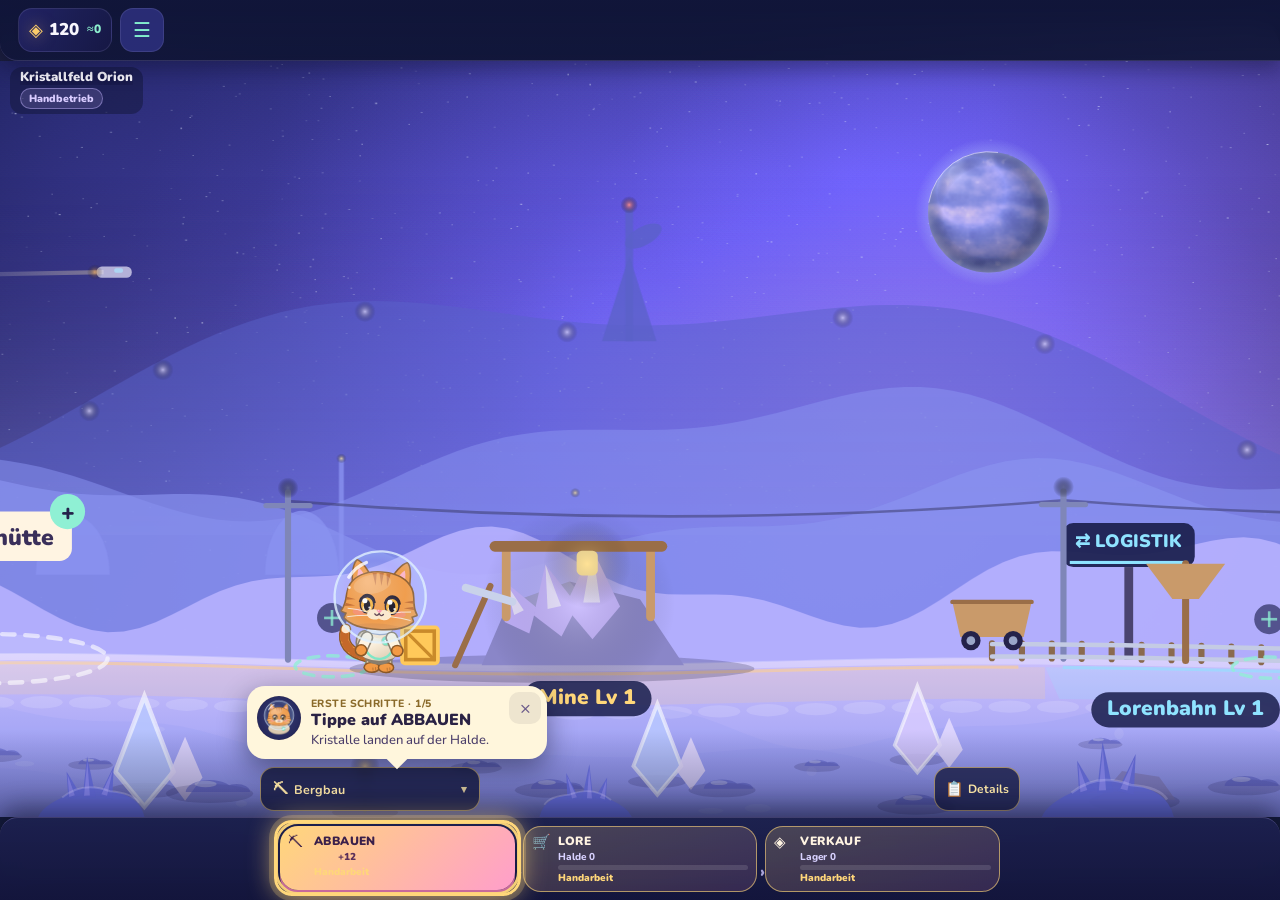
==== commit 572add7c: "Friends Beta a0c31cb (2026-10-20)" ====
--- a/index.html
+++ b/index.html
@@ -349,6 +349,8 @@
             <span>WERFT · DEIN KAMPFSCHIFF</span>
             <h2 id="shipName">Horizon Mk.<b id="shipLevel">1</b></h2>
             <p id="shipDescription">Ausgewogenes Schiff für jede Mission.</p>
+            <p class="ship-dna-line" id="shipDnaLine" aria-label="Schiffs-DNA"></p>
+            <button class="ship-studio-entry" data-ship-studio-open aria-label="Schiffs-Studio öffnen: Lack, Signatur, Triebwerk, Mündung, Treffer"><span aria-hidden="true">🎨</span> Schiffs-Studio</button>
           </div>
           <div class="workshop-stage" id="workshopStage"></div>
           <div class="workshop-detail" id="workshopDetail"></div>
@@ -405,6 +407,7 @@
           </div>
           <button id="crewSlotButton">SLOT FREISCHALTEN</button>
         </article>
+        <button class="studio-entry" data-studio-open="mochi"><i aria-hidden="true">🐾</i><span><b>Kätzchen-Studio</b><small>Outfits und Accessoires für Mochi, Void und die Crew</small></span></button>
         <div class="crew-synergy" id="crewSynergy">KEINE CREW-SYNERGIE AKTIV</div>
         <div class="crew-list" id="crewList"></div>
         <div class="section-heading achievement-heading" id="managerOffice">
@@ -540,6 +543,11 @@
       </div>
       <div class="exp-result" id="expResult"></div>
     </section>
+    <div class="cosmetic-reveal hidden" id="cosmeticReveal" role="status" aria-live="polite">
+      <div class="cr-stage" id="cosmeticRevealStage"><span class="rv-orb" aria-hidden="true"></span><canvas class="reveal-card" id="cosmeticRevealArt" width="192" height="112" aria-hidden="true"></canvas></div>
+      <div class="cr-text"><span id="cosmeticRevealKind">NEU</span><b id="cosmeticRevealName"></b><small id="cosmeticRevealWhy"></small></div>
+      <div class="cr-actions"><button id="cosmeticRevealWear">ANLEGEN</button><button class="secondary" id="cosmeticRevealClose" aria-label="Schließen">✕</button></div>
+    </div>
     <div class="toast" id="toast" role="status" aria-live="polite"></div>
     <div class="modal hidden" id="introModal">
       <div class="modal-box intro-box">
@@ -614,6 +622,70 @@
         <p class="forge-note">Schmiede Looks aus Sternsplittern. Sie ändern nur, wie Schiff, Tikkis Gleiter und Treffer aussehen – nie Schaden, Einkommen oder Beute. Einmal geschmiedet, gehören sie dir für immer.</p>
         <p class="arsenal-balance" id="forgeBalance"></p>
         <div class="forge-panel" id="forgePanel"></div>
+      </div>
+    </div>
+    <div class="modal hidden" id="studioModal" role="dialog" aria-modal="true" aria-labelledby="studioTitle">
+      <div class="modal-box studio-box">
+        <button class="modal-close" data-close-modal="studioModal" aria-label="Schließen">×</button>
+        <span>KÄTZCHEN-STUDIO · NUR OPTIK</span>
+        <h2 id="studioTitle">Kätzchen-Studio</h2>
+        <p class="studio-balance" id="studioBalance"></p>
+        <div class="studio-chars" id="studioChars" role="tablist" aria-label="Kätzchen"></div>
+        <div class="studio-stage">
+          <canvas id="studioCanvas" aria-label="Vorschau des Kätzchens"></canvas>
+          <b class="studio-who" id="studioWho"></b>
+          <b class="studio-tag hidden" id="studioTag">VORSCHAU – noch nicht angelegt</b>
+        </div>
+        <div class="studio-poses" id="studioPoses" aria-label="Pose"></div>
+        <div class="studio-slots" id="studioSlots" role="tablist" aria-label="Slot"></div>
+        <div class="studio-items" id="studioPanel"></div>
+        <p class="studio-note" id="studioNote"></p>
+        <div class="studio-action" id="studioAction"></div>
+        <p class="studio-small">Looks ändern nur das Aussehen – nie Schaden, Credits, Abbau, Beute oder Forschung. Einmal gekauft, kann jedes freigeschaltete Kätzchen das Teil tragen.</p>
+      </div>
+    </div>
+    <div class="modal hidden" id="shipStudioModal" role="dialog" aria-modal="true" aria-labelledby="shipStudioTitle">
+      <div class="modal-box studio-box ship-studio-box">
+        <button class="modal-close" data-close-modal="shipStudioModal" aria-label="Schließen">×</button>
+        <span>SCHIFFS-STUDIO · NUR OPTIK</span>
+        <h2 id="shipStudioTitle">Schiffs-Studio</h2>
+        <p class="studio-balance" id="shipStudioBalance"></p>
+        <div class="studio-chars ship-studio-models" id="shipStudioModels" role="tablist" aria-label="Schiffsmodell"></div>
+        <div class="studio-stage">
+          <canvas id="shipStudioCanvas" aria-label="Vorschau des Schiffs"></canvas>
+          <b class="studio-who" id="shipStudioWho"></b>
+          <b class="studio-tag hidden" id="shipStudioTag">VORSCHAU – noch nicht angelegt</b>
+        </div>
+        <div class="studio-poses" id="shipStudioViews" aria-label="Ansicht"></div>
+        <div class="studio-slots" id="shipStudioSlots" role="tablist" aria-label="Slot"></div>
+        <div class="studio-items" id="shipStudioPanel"></div>
+        <p class="studio-note" id="shipStudioNote"></p>
+        <div class="studio-action" id="shipStudioAction"></div>
+        <p class="studio-small">Looks ändern nur das Aussehen – nie Schaden, Treffer, Ausweichen oder Beute. Rolle, Ausbaustufe und Waffe bleiben immer sichtbar.</p>
+      </div>
+    </div>
+    <div class="modal hidden" id="lookConfirmModal" role="dialog" aria-modal="true" aria-labelledby="lookConfirmTitle">
+      <div class="modal-box look-confirm-box">
+        <button class="modal-close" data-close-modal="lookConfirmModal" aria-label="Schließen">×</button>
+        <span id="lookConfirmKind">LOOK KAUFEN</span>
+        <h2 id="lookConfirmTitle">Look</h2>
+        <canvas id="lookConfirmArt" width="288" height="168" aria-hidden="true"></canvas>
+        <p class="look-confirm-text" id="lookConfirmText"></p>
+        <div class="look-confirm-price" id="lookConfirmPrice"></div>
+        <div class="look-confirm-actions">
+          <button id="lookConfirmYes">BESTÄTIGEN</button>
+          <button class="secondary" data-close-modal="lookConfirmModal">ABBRECHEN</button>
+        </div>
+      </div>
+    </div>
+    <div class="modal hidden" id="collectionModal" role="dialog" aria-modal="true" aria-labelledby="collectionTitle">
+      <div class="modal-box collection-box">
+        <button class="modal-close" data-close-modal="collectionModal" aria-label="Schließen">×</button>
+        <span>SAMMLUNG · NUR OPTIK</span>
+        <h2 id="collectionTitle">Sammelalbum</h2>
+        <div class="collection-profile" id="collectionProfile"></div>
+        <div class="collection-areas" id="collectionAreas" role="group" aria-label="Bereich"></div>
+        <div class="collection-panel" id="collectionPanel"></div>
       </div>
     </div>
     <div class="modal hidden" id="fabModal" role="dialog" aria-modal="true" aria-labelledby="fabTitle">
@@ -805,6 +877,7 @@
     <div class="story-bubble hidden" id="storyBubble" role="dialog" aria-live="polite">
       <div class="story-portrait" id="storyPortrait"></div>
       <div class="story-copy"><b id="storySpeaker">Mochi</b><p id="storyText"></p></div>
+      <button class="story-action hidden" id="storyAction"></button>
       <button id="storyNext" aria-label="Weiter">›</button>
     </div>
     <div class="modal hidden" id="confirmModal" role="dialog" aria-modal="true" aria-labelledby="confirmTitle">
@@ -839,9 +912,11 @@
         <b class="capsule-item" id="capsuleItem"></b>
         <p class="capsule-odds">
           Die Kapsel enthält zufällig eines von 6 Accessoires – jedes mit derselben Chance (1/6 ≈ 16,7 %). Rein optisch,
-          kein Spielvorteil, einmal pro Spielstand, nicht käuflich. Die übrigen Accessoires gibt es später auf transparente Weise.
+          kein Spielvorteil, einmal pro Spielstand, die Kapsel selbst ist nicht käuflich. Alle Accessoires gibt es mit festem
+          Preis im Kätzchen-Studio.
         </p>
         <button id="capsuleEquip">ANLEGEN</button>
+        <button class="secondary" data-studio-open="mochi">IM KÄTZCHEN-STUDIO ANSEHEN</button>
       </div>
     </div>
     <script src="config.js"></script>
@@ -853,6 +928,8 @@
     <script src="engine/core.js"></script>
     <script src="scenes/kittens.js"></script>
     <script src="scenes/art.js"></script>
+    <script src="scenes/dna-visuals.js"></script>
+    <script src="scenes/cosmetic-art.js"></script>
     <script src="scenes/ship-art.js"></script>
     <script src="scenes/planet-layouts.js"></script>
     <script src="scenes/colony-art.js"></script>
@@ -869,6 +946,7 @@
     <script src="industry.js"></script>
     <script src="deepcore.js"></script>
     <script src="transport.js"></script>
+    <script src="logistics.js"></script>
     <script src="freight.js"></script>
     <script src="pyra.js"></script>
     <script src="mekhanos.js"></script>
@@ -914,6 +992,7 @@
     <script src="chest-reveal.js"></script>
     <script src="expedition-ui.js"></script>
     <script src="outer-campaigns-ui.js"></script>
+    <script src="rematch.js"></script>
     <script src="deepcore-ui.js"></script>
     <script src="batch-ui.js"></script>
     <script src="mobile-ux.js"></script>
@@ -921,8 +1000,16 @@
     <script src="menu-ui.js"></script>
     <script src="research-ui.js"></script>
     <script src="artifacts-ui.js"></script>
+    <script src="wardrobe.js"></script>
+    <script src="ship-studio.js"></script>
+    <script src="collection.js"></script>
     <script src="onboarding.js"></script>
+    <script src="ftue.js"></script>
     <script src="views-ux.js"></script>
+    <script src="gear-loop.js"></script>
+    <script src="combat-control.js"></script>
+    <script src="combat-tutorial.js"></script>
+    <script src="lore.js"></script>
     <script src="platform.js"></script>
     <script src="frame-pacing.js"></script>
     <script src="scenes/boot.js"></script>
--- a/styles.css
+++ b/styles.css
@@ -9519,6 +9519,47 @@
     animation: nextStepPulse 1.6s ease-in-out infinite;
   }
 }
+/* Beta 1.9 M4: a full Halde – ABBAUEN says so, the LORE (which makes room) pulses */
+#collectButton.pile-full {
+  opacity: 0.6;
+  position: relative;
+}
+#collectButton.pile-full::after {
+  content: 'Halde voll';
+  position: absolute;
+  left: 50%;
+  top: -9px;
+  transform: translateX(-50%);
+  padding: 1px 7px;
+  border-radius: 9px;
+  background: #ff8f8f;
+  color: #2a1530;
+  font-size: 0.62rem;
+  font-weight: 900;
+  white-space: nowrap;
+  pointer-events: none;
+}
+body:not(.reduce-motion) #cartButton.pile-full-next {
+  animation: nextStepPulse 1.6s ease-in-out infinite;
+}
+/* Beta 1.9 M4: a tap on the first-credits card makes the named dock step hop once */
+#collectButton.step-nudge,
+#cartButton.step-nudge,
+#sellButton.step-nudge,
+#sectorPanel button.step-nudge,
+#planetPanel button.step-nudge {
+  animation: stepNudge 0.7s ease-out 1;
+}
+body.reduce-motion .step-nudge {
+  animation: none;
+  outline: 3px solid #ffd77a;
+}
+@keyframes stepNudge {
+  0% { transform: scale(1); }
+  30% { transform: scale(1.14); }
+  60% { transform: scale(0.96); }
+  100% { transform: scale(1); }
+}
 @keyframes nextStepPulse {
   50% {
     outline-color: rgba(255, 215, 122, 0.35);
@@ -13613,6 +13654,27 @@
   min-height: 44px;
 }
 
+/* Beta 1.9 M2: the routes of a building (sheet level 2) */
+.sheet-routes .route-row {
+  display: flex;
+  flex-wrap: wrap;
+  gap: 2px 10px;
+  padding: 6px 0;
+  border-top: 1px solid rgba(255, 255, 255, 0.08);
+  font-size: 0.82rem;
+}
+.sheet-routes .route-row b {
+  flex-basis: 100%;
+}
+.sheet-routes .route-row small {
+  flex-basis: 100%;
+  opacity: 0.75;
+}
+.sheet-routes .route-row .short {
+  color: #ffb3a8;
+  font-weight: 800;
+}
+
 /* Beta 1.7 M4: a station's measured throughput, its use and what holds it back */
 .sheet-station {
   margin: 8px 0 0;
@@ -14607,3 +14669,2069 @@
   border-color: rgba(255, 140, 160, 0.6);
   color: #ffd0d9;
 }
+
+/* =====================================================================================================
+   Gameplay loop: equipment you can trust, loot that leads somewhere (gear-loop.js)
+   ===================================================================================================== */
+.dna-use {
+  display: grid;
+  gap: 2px;
+  margin: 6px 0 0;
+  font-size: 11.5px;
+  line-height: 1.35;
+}
+.dna-use .good {
+  color: #8ff0d4;
+}
+.dna-use .warn {
+  color: #ffb38a;
+}
+.dna-use .dna-dir {
+  justify-self: start;
+  padding: 1px 8px;
+  border-radius: 8px;
+  background: rgba(196, 179, 255, 0.16);
+  color: #e6defe;
+  font-size: 11px;
+  letter-spacing: 0.02em;
+}
+.dna-use .dna-verdict {
+  margin-top: 2px;
+  color: #d8d2f5;
+  font-weight: 800;
+}
+.dna-use .dna-verdict.good {
+  color: #8ff0d4;
+}
+.dna-use .dna-verdict.warn {
+  color: #ffb38a;
+}
+.dna-use .dna-verdict small {
+  display: block;
+  color: #b4aedc;
+  font-weight: 600;
+}
+.dna-tools {
+  display: flex;
+  gap: 6px;
+  margin-top: 6px;
+}
+.dna-tools button {
+  flex: 1;
+  min-height: 40px;
+  font-size: 12px;
+}
+.dna-lock.on {
+  border-color: rgba(255, 215, 122, 0.7);
+  color: #ffe9a8;
+}
+.chest-next {
+  display: grid;
+  gap: 8px;
+  margin: 4px 0 10px;
+  text-align: left;
+}
+.chest-next:empty {
+  display: none;
+}
+.chest-next-row {
+  display: flex;
+  flex-wrap: wrap;
+  gap: 6px;
+  align-items: center;
+  padding: 8px 10px;
+  border-radius: 14px;
+  background: rgba(255, 255, 255, 0.06);
+  font-size: 12px;
+  line-height: 1.35;
+}
+.chest-next-row > span {
+  flex: 1 1 60%;
+  min-width: 0;
+}
+.chest-next-row em {
+  font-style: normal;
+  color: #ffe9a8;
+  font-weight: 800;
+}
+.chest-next-row button {
+  flex: 0 0 auto;
+  min-height: 44px;
+  padding: 0 12px;
+  font-size: 12px;
+}
+.chest-next-row .dna-compare {
+  margin: 4px 0 0;
+}
+.chest-guarantee {
+  font-size: 12px;
+  line-height: 1.4;
+}
+.dna-weapon.dna-focus {
+  outline: 3px solid #ffd77a;
+  outline-offset: 2px;
+  transition: outline-color 0.4s;
+}
+.exp-weapon.recommended {
+  border-color: rgba(255, 215, 122, 0.8);
+}
+.exp-pick {
+  display: block;
+  font-style: normal;
+  font-weight: 900;
+  font-size: 11.5px;
+  color: #ffe9a8;
+}
+.exp-more {
+  margin-top: 8px;
+}
+.exp-more summary {
+  min-height: 40px;
+  display: flex;
+  align-items: center;
+  cursor: pointer;
+  font-weight: 800;
+  font-size: 13px;
+  color: #d8d2ff;
+}
+/* over the top of the stage, so switching between auto and manual never resizes the field */
+#expTop {
+  position: relative;
+}
+.exp-steer-row {
+  position: absolute;
+  z-index: 4;
+  top: 100%;
+  left: 12px;
+  display: flex;
+  pointer-events: none;
+}
+.exp-steer-row:empty {
+  display: none;
+}
+.exp-steer {
+  pointer-events: auto;
+  margin-top: 4px;
+  padding: 3px 10px;
+  border-radius: 10px;
+  font: 800 11.5px Nunito, sans-serif;
+  color: #c9c3f0;
+  background: rgba(20, 24, 62, 0.6);
+}
+button.exp-steer.manual {
+  min-height: 40px;
+  padding: 0 12px;
+  border: 1px solid rgba(143, 240, 212, 0.6);
+  color: #dffbef;
+  background: rgba(20, 24, 62, 0.85);
+}
+button.exp-steer.manual b {
+  color: #8ff0d4;
+}
+/* progression after the first steps: tools and extras appear with real progress (gear-loop.js) */
+body.world-shell:not(.pg-nav) #sceneBar .district-nav,
+body.world-shell:not(.pg-tools) #sceneBar .scene-tools > :not(#homeSheetButton):not(#mineToggle) {
+  display: none !important;
+}
+body.world-shell:not(.pg-extras) .world-hud .daily-button,
+body.world-shell:not(.pg-extras) .world-hud .gem-balance {
+  display: none !important;
+}
+.production-locked {
+  margin-top: 8px;
+  border-radius: 16px;
+  background: rgba(255, 255, 255, 0.04);
+  border: 1px dashed rgba(196, 179, 255, 0.3);
+}
+.production-locked summary {
+  display: grid;
+  gap: 2px;
+  min-height: 48px;
+  padding: 8px 12px;
+  cursor: pointer;
+  font-size: 13px;
+}
+.production-locked summary small,
+.production-locked li small {
+  color: #b4aedc;
+  font-size: 11.5px;
+}
+.production-locked ul {
+  list-style: none;
+  margin: 0;
+  padding: 0 12px 10px;
+  display: grid;
+  gap: 6px;
+}
+.production-locked li {
+  display: grid;
+  gap: 1px;
+  font-size: 12.5px;
+}
+.market-group {
+  margin: 10px 0;
+  border-radius: 16px;
+  background: rgba(255, 255, 255, 0.04);
+  border: 1px solid rgba(196, 179, 255, 0.18);
+  break-inside: avoid;
+}
+.market-group > summary {
+  display: grid;
+  gap: 2px;
+  min-height: 52px;
+  padding: 10px 14px;
+  cursor: pointer;
+}
+.market-group > summary small {
+  color: #b4aedc;
+  font-size: 12px;
+}
+.market-group[open] > summary {
+  border-bottom: 1px solid rgba(196, 179, 255, 0.15);
+}
+.market-group > :not(summary) {
+  margin-left: 10px;
+  margin-right: 10px;
+}
+.tab-badge {
+  min-width: 18px;
+  height: 18px;
+  padding: 0 5px;
+  border-radius: 9px;
+  background: #ff9ec4;
+  color: #2a2244;
+  font: 900 11px/18px Nunito, sans-serif;
+  font-style: normal;
+}
+#buildingSheet:focus {
+  outline: none;
+}
+#buildingSheet:focus-visible {
+  outline: 3px solid #8ff0d4;
+}
+
+/* gameplay loop: the enemy role callout under the steering chip of the fight HUD */
+.exp-role {
+  position: absolute;
+  z-index: 4;
+  top: calc(100% + 34px);
+  left: 12px;
+  max-width: min(calc(100% - 24px), 360px);
+  pointer-events: none;
+}
+.exp-role:empty {
+  display: none;
+}
+.exp-role span {
+  display: block;
+  margin-top: 6px;
+  padding: 6px 10px;
+  border-radius: 12px;
+  background: rgba(20, 16, 48, 0.86);
+  border: 1px solid rgba(255, 179, 90, 0.55);
+  color: #f3eeff;
+  font-size: 12px;
+  line-height: 1.3;
+}
+.exp-role b {
+  color: #ffd77a;
+  margin-right: 4px;
+}
+.exp-role i {
+  font-style: normal;
+  margin-right: 4px;
+}
+/* gameplay loop: the DNA tuning on the Werft card and its advice in the prep */
+.dna-tune {
+  margin-top: 6px;
+  display: grid;
+  gap: 4px;
+  font-size: 11.5px;
+}
+.dna-tune > small {
+  color: #b4aedc;
+  font-weight: 800;
+  letter-spacing: 0.04em;
+  text-transform: uppercase;
+}
+.dna-tune-switch {
+  display: flex;
+  gap: 4px;
+  padding: 3px;
+  border-radius: 12px;
+  background: rgba(255, 255, 255, 0.06);
+}
+.dna-tune-switch button {
+  flex: 1;
+  min-height: 40px;
+  border-radius: 9px;
+  border: 0;
+  background: transparent;
+  color: #d8d2f5;
+  font: 800 12px/1.1 Nunito, sans-serif;
+}
+.dna-tune-switch button.on {
+  background: #8ff0d4;
+  color: #1d1840;
+}
+.dna-tune p {
+  margin: 0;
+  line-height: 1.35;
+  color: #e6defe;
+}
+.dna-tune .dna-tune-use {
+  color: #b4aedc;
+}
+.exp-tune {
+  margin: 8px 0 0;
+  font-size: 12.5px;
+  line-height: 1.4;
+}
+.exp-tune button {
+  margin-left: 6px;
+  min-height: 40px;
+}
+/* Beta 1.8 A4: a slimmer manual dock on every portrait phone (was ~74 px a step; the world gets the space). Every
+   step stays ≥ 52 px tall and keeps its label, its stock line and its state. */
+@media (max-width: 759px) and (min-height: 701px) and (orientation: portrait) {
+  body.world-home .action-dock .production-chain .chain-step {
+    min-height: 52px;
+    padding: 4px 8px;
+  }
+  body.world-home .action-dock .production-chain .chain-step em,
+  body.world-home .action-dock .production-chain .chain-step small {
+    line-height: 1.15;
+  }
+  body.world-home .action-dock .dock-summary {
+    min-height: 26px;
+    margin-bottom: 3px;
+  }
+}
+/* Beta 1.8: Mochi's hint bubble never takes a drag from the world (a swipe across it moves the colony or the mine);
+   only its buttons (the action and ×) take taps */
+.coach-bubble {
+  pointer-events: none;
+}
+.coach-bubble button {
+  pointer-events: auto;
+}
+
+/* Beta 1.9 M6: finds as inputs and the collection */
+.artifact-card .artifact-use {
+  margin: 2px 0 0;
+  font-size: 0.78rem;
+  color: #8ff0d4;
+}
+.artifact-collection {
+  display: flex;
+  flex-wrap: wrap;
+  align-items: center;
+  gap: 6px;
+  margin: 0 0 8px;
+}
+.artifact-collection span {
+  display: inline-grid;
+  place-items: center;
+  width: 30px;
+  height: 30px;
+  border-radius: 10px;
+  background: rgba(255, 255, 255, 0.08);
+}
+.artifact-collection span.unseen {
+  opacity: 0.45;
+}
+.artifact-collection small {
+  flex-basis: 100%;
+  opacity: 0.8;
+}
+
+/* Beta 1.9 M9: the Wächter-Revanche on a finished campaign's card */
+.rematch-card {
+  display: grid;
+  gap: 6px;
+  margin-top: 10px;
+  padding: 10px 12px;
+  border-radius: 14px;
+  background: rgba(196, 179, 255, 0.12);
+}
+.rematch-card small {
+  opacity: 0.85;
+}
+.rematch-line {
+  color: #c4b3ff;
+}
+
+/* ----- P1 Kätzchen-Studio: one scroll area (the box), a big stage, four slot tabs, compact tiles, a sticky action ----- */
+#studioModal {
+  padding: 12px;
+}
+.studio-box {
+  width: min(460px, 100%);
+  max-width: 460px;
+  max-height: calc(100dvh - 24px);
+  overflow-y: auto;
+  overscroll-behavior: contain;
+  padding: 16px 14px 0;
+}
+.modal-box .studio-balance {
+  margin: 2px 0 8px;
+  font-weight: 800;
+  color: #ffe9a8;
+  font-size: 13px;
+}
+.studio-chars {
+  display: grid;
+  grid-template-columns: repeat(4, minmax(0, 1fr));
+  gap: 6px;
+}
+.modal-box .studio-chars button {
+  min-height: 56px;
+  display: grid;
+  justify-items: center;
+  align-content: center;
+  gap: 2px;
+  padding: 6px 2px;
+  border-radius: 14px;
+  background: #2a2c70;
+  color: var(--ink);
+  border: 2px solid transparent;
+}
+.studio-chars img {
+  width: 40px;
+  height: 40px;
+  border-radius: 50%;
+}
+.studio-chars i {
+  display: grid;
+  place-items: center;
+  width: 40px;
+  height: 40px;
+  border-radius: 50%;
+  background: #15173f;
+  font-style: normal;
+  font-weight: 900;
+  color: var(--muted);
+}
+.studio-chars b {
+  font-size: 12px;
+}
+.studio-chars small {
+  font-size: 9.5px;
+  line-height: 1.1;
+  color: var(--muted);
+}
+.modal-box .studio-chars button.active {
+  border-color: var(--gold);
+  background: #34367f;
+}
+.modal-box .studio-chars button.locked {
+  opacity: 0.7;
+}
+.studio-stage {
+  position: relative;
+  margin: 10px 0 6px;
+  border-radius: 18px;
+  background: radial-gradient(circle at 50% 35%, #34388a, #181a4a 72%);
+  border: 1px solid #8378c455;
+  overflow: hidden;
+}
+#studioCanvas {
+  display: block;
+  width: 100%;
+  height: clamp(190px, 34dvh, 280px);
+}
+.studio-who {
+  position: absolute;
+  left: 10px;
+  top: 8px;
+  font-size: 13px;
+  color: #e8e4fa;
+}
+.studio-tag {
+  position: absolute;
+  right: 8px;
+  top: 8px;
+  padding: 3px 8px;
+  border-radius: 999px;
+  background: #ffd77a;
+  color: #2a2040;
+  font-size: 11px;
+}
+.studio-tag.hidden {
+  display: none;
+}
+.studio-poses,
+.studio-slots {
+  display: flex;
+  gap: 6px;
+  margin: 6px 0;
+}
+.modal-box .studio-poses button {
+  flex: 1;
+  min-height: 44px;
+  padding: 0 4px;
+  border-radius: 12px;
+  background: #2a2c70;
+  color: var(--ink);
+  font-weight: 800;
+  font-size: 12px;
+}
+.modal-box .studio-slots button {
+  flex: 1;
+  min-height: 52px;
+  display: grid;
+  place-items: center;
+  gap: 0;
+  padding: 4px 2px;
+  border-radius: 14px;
+  background: #2a2c70;
+  color: var(--ink);
+  font-weight: 900;
+  font-size: 12px;
+}
+.studio-slots i {
+  font-style: normal;
+  font-size: 18px;
+}
+.modal-box .studio-poses button.active,
+.modal-box .studio-slots button.active {
+  background: var(--lime);
+  color: #15173f;
+}
+.studio-items {
+  display: grid;
+  grid-template-columns: repeat(auto-fill, minmax(96px, 1fr));
+  gap: 8px;
+  margin: 8px 0;
+}
+.modal-box .studio-item {
+  position: relative;
+  display: grid;
+  justify-items: center;
+  gap: 2px;
+  min-height: 132px;
+  padding: 6px 4px 8px;
+  border-radius: 14px;
+  background: #262866;
+  color: var(--ink);
+  border: 2px solid transparent;
+}
+.studio-item canvas {
+  width: 72px;
+  height: 72px;
+}
+.studio-item b {
+  font-size: 11.5px;
+  line-height: 1.15;
+}
+.studio-item em {
+  font-style: normal;
+  font-size: 11px;
+  font-weight: 900;
+  padding: 1px 6px;
+  border-radius: 999px;
+}
+.studio-item em.worn {
+  background: var(--lime);
+  color: #15173f;
+}
+.studio-item em.owned {
+  background: #3d3f8f;
+  color: #cfeee3;
+}
+.studio-item em.price {
+  background: #ffe9a8;
+  color: #3a2a10;
+}
+.studio-item em.goal {
+  background: #4a3a7a;
+  color: #f2e6ff;
+}
+.modal-box .studio-item.picked {
+  border-color: var(--gold);
+  background: #303274;
+}
+.modal-box .studio-item.locked canvas {
+  opacity: 0.85;
+}
+.modal-box .studio-note {
+  min-height: 0;
+  margin: 0;
+  color: #ffe9a8;
+  font-size: 12px;
+}
+.studio-action {
+  position: sticky;
+  bottom: 0;
+  display: flex;
+  flex-wrap: wrap;
+  gap: 8px;
+  justify-content: center;
+  margin: 0 -14px;
+  padding: 10px 14px calc(10px + env(safe-area-inset-bottom));
+  background: linear-gradient(180deg, rgba(31, 33, 92, 0.6), #1f215c 30%);
+}
+.modal-box .studio-action button {
+  flex: 1 1 96px;
+  min-height: 48px;
+  border-radius: 14px;
+  font-weight: 900;
+  color: #15173f;
+}
+.modal-box .studio-action button.secondary {
+  background: #3d3f8f;
+  color: var(--ink);
+}
+.modal-box .studio-action button.confirm {
+  background: var(--gold);
+}
+.modal-box .studio-action button:disabled {
+  background: #4a4a6a;
+  color: #b9b5d6;
+}
+.modal-box .studio-hint {
+  flex: 1 1 100%;
+  margin: 0;
+  font-size: 12.5px;
+}
+.modal-box .studio-small {
+  font-size: 11px;
+  margin: 4px 0 12px;
+}
+.studio-entry {
+  display: flex;
+  align-items: center;
+  gap: 10px;
+  width: 100%;
+  min-height: 56px;
+  margin: 6px 0 10px;
+  padding: 8px 12px;
+  border-radius: 16px;
+  background: linear-gradient(90deg, #ffd77a, #ff9ecb);
+  color: #2a2040;
+  text-align: left;
+}
+.studio-entry i {
+  font-style: normal;
+  font-size: 26px;
+}
+.studio-entry span {
+  display: grid;
+}
+.studio-entry b {
+  font-size: 15px;
+}
+.studio-entry small {
+  font-size: 11.5px;
+  opacity: 0.85;
+}
+.story-action {
+  align-self: center;
+  min-height: 44px;
+  padding: 0 14px;
+  border-radius: 12px;
+  background: var(--gold);
+  color: #2a2040;
+  font-weight: 900;
+}
+.story-action.hidden {
+  display: none;
+}
+.story-bubble .story-action {
+  grid-column: 2 / 4;
+  grid-row: 2;
+  justify-self: start;
+}
+/* the studio keeps the stage free: a story line waits until it is closed */
+body:has(#studioModal:not(.hidden)) .story-bubble {
+  display: none;
+}
+
+/* Visual Identity round: the ship's DNA line under the description (role · tier · build) */
+.ship-dna-line {
+  margin: 2px 0 0;
+  font-size: 12px;
+  font-weight: 800;
+  color: #ffd77a;
+  letter-spacing: 0.02em;
+}
+
+/* ===== P1.2 Mobile UX: the scene bar ===== */
+/* The Mine is a main view in the navigation (bottom bar / rail): the bar's own ⛏ was the same jump a second time and
+   pushed the row past the screen edge. It stays in the DOM (state, older hints), hidden in the shell. */
+body.world-shell #sceneBar #mineToggle {
+  display: none !important;
+}
+/* the navigation's Mine shows that a mine can be built (before: the bar's ⛏ glowed) */
+.nav-item.nav-mine.ready {
+  position: relative;
+}
+.nav-item.nav-mine.ready::after {
+  content: '';
+  position: absolute;
+  top: 8px;
+  right: calc(50% - 16px);
+  width: 9px;
+  height: 9px;
+  border-radius: 50%;
+  background: var(--gold);
+  box-shadow: 0 0 0 2px #121437;
+}
+/* the district picker: one button with the district in view; the jumps open as a list above the bar */
+.district-pick {
+  display: none;
+}
+.district-pick[hidden] {
+  display: none !important;
+}
+.scene-bar.compact .district-pick {
+  display: inline-flex;
+  flex: 1 1 auto;
+  min-width: 0;
+  max-width: 220px;
+  min-height: 44px;
+  align-items: center;
+  gap: 6px;
+  padding: 4px 12px;
+  border-radius: 14px;
+  border: 1px solid rgba(255, 215, 122, 0.55);
+  background: rgba(20, 24, 62, 0.82);
+  backdrop-filter: blur(6px);
+  color: #ffe9a8;
+  font: 800 12.5px Nunito, sans-serif;
+  pointer-events: auto;
+}
+.scene-bar.compact .district-pick span {
+  font-size: 15px;
+}
+.scene-bar.compact .district-pick b {
+  min-width: 0;
+  overflow: hidden;
+  text-overflow: ellipsis;
+  white-space: nowrap;
+}
+.scene-bar.compact .district-pick i {
+  margin-left: auto;
+  font-style: normal;
+  font-size: 11px;
+  opacity: 0.8;
+  transition: transform 0.18s ease;
+}
+.scene-bar.compact.menu-open .district-pick i {
+  transform: rotate(180deg);
+}
+.scene-bar.compact .scene-tools {
+  margin-left: auto;
+}
+body.world-shell .scene-bar.compact .district-nav {
+  display: none;
+}
+body.world-shell .scene-bar.compact.menu-open .district-nav:not([hidden]) {
+  position: absolute;
+  left: 0;
+  bottom: calc(100% + 8px);
+  display: flex;
+  flex-direction: column;
+  gap: 4px;
+  width: min(240px, 100%);
+  padding: 6px;
+  border-radius: 18px;
+  border: 1px solid rgba(196, 179, 255, 0.3);
+  background: rgba(20, 24, 62, 0.94);
+  box-shadow: 0 14px 34px rgba(8, 10, 32, 0.55);
+  overflow: visible;
+  animation: districtMenuIn 0.16s ease-out;
+}
+body.world-shell .scene-bar.compact.menu-open .district-nav button {
+  justify-content: flex-start;
+  gap: 10px;
+  padding: 4px 12px;
+  background: transparent;
+  backdrop-filter: none;
+  border-color: transparent;
+}
+body.world-shell .scene-bar.compact.menu-open .district-nav button.active {
+  border-color: rgba(255, 215, 122, 0.6);
+  background: rgba(255, 215, 122, 0.12);
+}
+body.world-shell .scene-bar.compact.menu-open .district-nav button b {
+  display: inline !important;
+  font-size: 13px;
+}
+@keyframes districtMenuIn {
+  from {
+    opacity: 0;
+    transform: translateY(6px);
+  }
+}
+/* the full row (wide screens with room): the bar is as wide as its content, centred over the world */
+body.world-wide.world-home #sceneBar:not(.compact) {
+  width: max-content;
+  max-width: calc(100% - var(--w-rail, 0px) - 24px);
+}
+/* every bar button: a press answers at once; the active state (zoom on, the open list) is gold */
+#sceneBar button {
+  transition: transform 0.12s ease, border-color 0.15s ease, background-color 0.15s ease;
+}
+#sceneBar button:active {
+  transform: scale(0.94);
+}
+
+/* ===== P1.2 Mobile UX: the top of the world is one calm stack ===== */
+/* next step → sector event → place name / status; measured (--w-stack, world-shell.js), never overlapping */
+body.world-home .hero-card.has-scene .hero-copy {
+  top: calc(var(--w-stack, 110px) - var(--w-hud, 60px) + 6px);
+  transition: top 0.2s ease;
+}
+body.world-home .story-bubble {
+  top: calc(var(--w-stack, 110px) + 8px);
+}
+body.world-home .hero-card.has-scene .hero-copy .scene-status:empty {
+  display: none;
+}
+/* the next step: quieter frame (it is a hint, not an alarm) */
+body.world-home #objectiveCard {
+  border-color: rgba(128, 239, 206, 0.3);
+  box-shadow: 0 6px 16px rgba(19, 20, 57, 0.35);
+}
+/* the sector event: one row (icon, name with its reward, the action, ×); the story text lives in the action's dialog */
+body.world-home #eventCard:not(.hidden) {
+  top: calc(var(--w-hud, 76px) + 56px);
+  min-height: 44px;
+  padding: 3px 4px 3px 10px;
+  gap: 8px;
+  border-color: rgba(242, 204, 115, 0.4);
+  overflow: hidden;
+}
+body.world-home #eventCard .event-icon {
+  font-size: 18px;
+}
+body.world-home #eventCard > div {
+  min-width: 0;
+}
+body.world-home #eventCard small,
+body.world-home #eventCard p {
+  display: none;
+}
+body.world-home #eventCard h3 {
+  margin: 0;
+  font-size: 12.5px;
+  white-space: nowrap;
+  overflow: hidden;
+  text-overflow: ellipsis;
+}
+body.world-home #eventCard em {
+  margin-top: 1px;
+  font-size: 10px;
+  white-space: nowrap;
+  overflow: hidden;
+  text-overflow: ellipsis;
+}
+body.world-home #eventCard > #eventAction {
+  flex: none;
+  min-height: 44px;
+  padding: 4px 10px;
+  font-size: 11px;
+}
+body.world-home #eventCard > #eventIgnore {
+  position: static;
+  flex: none;
+  min-width: 44px;
+  min-height: 44px;
+  padding: 0;
+}
+body.world-wide.world-home #eventCard p {
+  display: block;
+  font-size: 10px;
+  white-space: nowrap;
+  overflow: hidden;
+  text-overflow: ellipsis;
+}
+/* phones: the place name shows on arrival, then the sky is free; a bottleneck chip stays */
+body.world-shell:not(.world-wide).world-home .hero-card.has-scene .hero-copy {
+  background: transparent;
+  padding: 0;
+}
+body.world-shell:not(.world-wide).world-home .hero-card.has-scene .hero-copy h1 {
+  display: none;
+}
+body.world-shell:not(.world-wide).world-home .hero-card.has-scene.arrive .hero-copy {
+  padding: 4px 10px 5px;
+  background: rgba(20, 24, 62, 0.55);
+  animation: placeArrive 3.8s ease both;
+}
+body.world-shell:not(.world-wide).world-home .hero-card.has-scene.arrive .hero-copy h1 {
+  display: block;
+}
+@keyframes placeArrive {
+  0% {
+    opacity: 0;
+    transform: translateY(-4px);
+  }
+  10%,
+  85% {
+    opacity: 1;
+    transform: none;
+  }
+  100% {
+    opacity: 1;
+  }
+}
+/* the narrowest phones: the picker shows the district's icon (its name is in the list and the label) */
+@media (max-width: 340px) {
+  .scene-bar.compact .district-pick b {
+    display: none;
+  }
+  .scene-bar.compact .district-pick {
+    flex: 0 0 auto;
+    padding: 4px 10px;
+  }
+}
+
+/* ===== P1.2 Mobile UX: the mine HUD ===== */
+/* the bottleneck chip makes room for ✋ (before, the hand button sat on the chip's end) */
+body.world-mine .mine-hud:has(#mineDockToggle:not([hidden])) .mine-sub {
+  right: 162px;
+}
+/* the quick jumps behind one labelled button; the list opens below it with the jumps' names */
+.mine-jump-pick {
+  display: none;
+}
+body.world-mine .mine-nav {
+  flex-direction: column;
+  align-items: flex-end;
+}
+body.world-mine .mine-nav > button:not(#mineJumpPick) b {
+  display: none;
+}
+body.world-mine .mine-nav .mine-jump-pick {
+  display: inline-flex;
+  align-items: center;
+  gap: 5px;
+  width: auto;
+  min-height: 44px;
+  padding: 4px 12px;
+  font: 800 12px Nunito, sans-serif;
+}
+body.world-mine .mine-nav .mine-jump-pick i {
+  font-style: normal;
+  font-size: 10px;
+  opacity: 0.8;
+}
+body.world-mine .mine-nav:not(.open) > button:not(#mineJumpPick) {
+  display: none;
+}
+body.world-mine .mine-nav.open {
+  padding: 6px;
+  border-radius: 18px;
+  background: rgba(20, 18, 50, 0.92);
+  border: 1px solid rgba(196, 179, 255, 0.3);
+  box-shadow: 0 14px 34px rgba(8, 10, 32, 0.5);
+  animation: districtMenuIn 0.16s ease-out;
+}
+body.world-mine .mine-nav.open > button:not(#mineJumpPick) {
+  display: inline-flex;
+  align-items: center;
+  justify-content: flex-start;
+  gap: 10px;
+  width: 100%;
+  min-width: 180px;
+  min-height: 44px;
+  padding: 4px 12px;
+  border-color: transparent;
+  background: transparent;
+  opacity: 1;
+}
+body.world-mine .mine-nav.open > button:not(#mineJumpPick) b {
+  display: inline;
+  font: 800 13px Nunito, sans-serif;
+}
+body.world-mine .mine-nav.open > button span {
+  width: 20px;
+  text-align: center;
+}
+body.world-mine .mine-hud:has(#mineDockToggle:not([hidden])) .mine-nav {
+  right: -154px;
+}
+
+/* ===== P1.2 cosmetics: the Looks list by domain ===== */
+.look-heading small {
+  display: block;
+  margin-top: 2px;
+  font-size: 10.5px;
+  font-weight: 700;
+  color: #a9a3d6;
+  letter-spacing: 0;
+  text-transform: none;
+}
+.look-item button.look-buy-ask {
+  background: var(--gold);
+  color: #2a2040;
+  animation: lookAsk 0.9s ease-in-out infinite;
+}
+@keyframes lookAsk {
+  50% {
+    box-shadow: 0 0 0 4px rgba(255, 215, 122, 0.28);
+  }
+}
+
+/* ===== P1.2 UI feedback: answers you can feel, dosed ===== */
+/* a toast springs in instead of sliding flat */
+.toast.visible {
+  animation: toastPop 0.34s cubic-bezier(0.2, 1.5, 0.4, 1);
+}
+@keyframes toastPop {
+  0% {
+    opacity: 0;
+    transform: translate(-50%, 14px) scale(0.92);
+  }
+  70% {
+    transform: translate(-50%, -2px) scale(1.03);
+  }
+  100% {
+    opacity: 1;
+    transform: translate(-50%, 0) scale(1);
+  }
+}
+/* buttons in panels, sheets and the dock give way under the finger */
+.modal-box button:not(:disabled),
+.building-sheet button:not(:disabled),
+.home-sheet button:not(:disabled),
+.action-dock button:not(:disabled),
+.mine-dock button:not(:disabled) {
+  transition: transform 0.12s ease, filter 0.12s ease;
+}
+.modal-box button:not(:disabled):active,
+.building-sheet button:not(:disabled):active,
+.home-sheet button:not(:disabled):active,
+.action-dock button:not(:disabled):active,
+.mine-dock button:not(:disabled):active {
+  transform: scale(0.96);
+  filter: brightness(1.08);
+}
+@media (prefers-reduced-motion: reduce) {
+  .toast.visible {
+    animation: none;
+  }
+}
+body.reduce-motion .toast.visible {
+  animation: none;
+}
+/* the open district list lies above the top stack; on short screens (landscape phones) it is two columns */
+body.world-shell .scene-bar.compact.menu-open {
+  z-index: 7;
+}
+@media (max-height: 520px) {
+  body.world-shell .scene-bar.compact.menu-open .district-nav:not([hidden]) {
+    display: grid;
+    grid-template-columns: 1fr 1fr;
+    width: min(400px, 100%);
+  }
+}
+
+/* ===== P1.3 Schiffs-Studio (the Kätzchen-Studio's layout; a wider, shorter stage for a ship) ===== */
+#shipStudioCanvas {
+  display: block;
+  width: 100%;
+  height: clamp(170px, 30dvh, 250px);
+}
+.ship-studio-models {
+  flex-wrap: nowrap;
+  overflow-x: auto;
+  scrollbar-width: none;
+}
+.ship-studio-models::-webkit-scrollbar {
+  display: none;
+}
+.ship-studio-models .studio-char {
+  flex: 0 0 auto;
+  min-width: 84px;
+}
+.ship-studio-models .studio-char small {
+  display: block;
+  font-size: 10px;
+  opacity: 0.8;
+}
+.ship-studio-models .studio-char i {
+  font-style: normal;
+  font-size: 20px;
+}
+.ship-studio-box .studio-item canvas {
+  width: 100%;
+  height: auto;
+  aspect-ratio: 128 / 80;
+  border-radius: 10px;
+}
+.studio-entry.ship {
+  background: linear-gradient(90deg, #8fe3ff, #c4b3ff);
+}
+.ship-studio-entry {
+  display: inline-flex;
+  align-items: center;
+  gap: 6px;
+  min-height: 44px;
+  margin: 6px 0 2px;
+  padding: 4px 14px;
+  border-radius: 14px;
+  border: 1px solid rgba(143, 227, 255, 0.5);
+  background: rgba(29, 33, 80, 0.75);
+  color: #bfeeff;
+  font: 800 13px Nunito, sans-serif;
+}
+/* six models in one row that scrolls sideways; five slots in one row with compact labels */
+.modal-box .studio-chars.ship-studio-models {
+  display: flex;
+}
+.modal-box .ship-studio-models .studio-char i {
+  width: 32px;
+  height: 32px;
+  font-size: 17px;
+}
+/* P1.4: six slots (+ Geschoss): one row where 44 px fit, else two rows of three */
+.ship-studio-box .studio-slots {
+  display: grid;
+  grid-template-columns: repeat(6, minmax(0, 1fr));
+}
+@media (max-width: 400px) {
+  .ship-studio-box .studio-slots {
+    grid-template-columns: repeat(3, minmax(0, 1fr));
+  }
+}
+.ship-studio-box .studio-slots button {
+  min-width: 0;
+  padding: 2px 2px;
+  font-size: 11px;
+  line-height: 1.1;
+}
+@media (max-width: 360px) {
+  .ship-studio-box .studio-slots button {
+    font-size: 9.5px;
+  }
+}
+.ship-studio-box .studio-slots {
+  gap: 4px;
+}
+/* a short landscape screen: a lower stage so the views and slots come sooner */
+@media (max-height: 520px) {
+  #shipStudioCanvas {
+    height: 130px;
+  }
+}
+/* the ship studio's stage carries the DNA line at the top: the preview tag sits at the bottom */
+.ship-studio-box .studio-tag {
+  top: auto;
+  bottom: 8px;
+}
+
+/* ===== P1.4 Cosmetics 2.0: the Boutique, the confirm dialog, the album, the reveal card ===== */
+.look-entries {
+  display: grid;
+  grid-template-columns: repeat(3, 1fr);
+  gap: 6px;
+  margin: 6px 0 4px;
+}
+.look-entries .studio-entry {
+  display: grid;
+  justify-items: center;
+  align-content: center;
+  gap: 2px;
+  min-height: 74px;
+  margin: 0;
+  padding: 8px 4px;
+  text-align: center;
+}
+.look-entries .studio-entry i {
+  font-size: 22px;
+}
+.look-entries .studio-entry span {
+  justify-items: center;
+}
+.look-entries .studio-entry b {
+  font-size: 12.5px;
+  line-height: 1.15;
+}
+.look-entries .studio-entry small {
+  font-size: 10px;
+  line-height: 1.2;
+}
+.look-entries .studio-entry.album {
+  background: linear-gradient(90deg, #8fe3ff, #c4a3ff);
+}
+.look-filter {
+  display: grid;
+  gap: 6px;
+  margin: 6px 0 2px;
+}
+.look-chips,
+.look-own,
+.collection-areas {
+  display: flex;
+  gap: 6px;
+  overflow-x: auto;
+  scrollbar-width: none;
+  padding-bottom: 2px;
+}
+.look-chips::-webkit-scrollbar,
+.collection-areas::-webkit-scrollbar {
+  display: none;
+}
+.modal-box .look-chips button,
+.modal-box .look-own button,
+.modal-box .collection-areas button {
+  flex: 0 0 auto;
+  min-height: 44px;
+  padding: 0 12px;
+  border-radius: 999px;
+  background: #2a2c70;
+  color: var(--ink);
+  font-size: 12px;
+  font-weight: 800;
+  white-space: nowrap;
+}
+.modal-box .look-chips button.active,
+.modal-box .look-own button.active,
+.modal-box .collection-areas button.active {
+  background: var(--gold);
+  color: #2a2040;
+}
+.look-own select {
+  flex: 1 1 0;
+  min-width: 0;
+  min-height: 44px;
+  padding: 0 8px;
+  border-radius: 999px;
+  border: 1px solid var(--line);
+  background: #2a2c70;
+  color: var(--ink);
+  font: 800 12px Nunito, sans-serif;
+}
+.look-grid,
+.album-grid {
+  display: grid;
+  grid-template-columns: repeat(2, minmax(0, 1fr));
+  gap: 8px;
+}
+@media (min-width: 560px) {
+  .look-grid {
+    grid-template-columns: repeat(3, minmax(0, 1fr));
+  }
+  .album-grid {
+    grid-template-columns: repeat(4, minmax(0, 1fr));
+  }
+}
+.look-card {
+  --rar: #c9c3ee;
+  display: grid;
+  align-content: start;
+  gap: 3px;
+  min-width: 0;
+  padding: 6px;
+  border-radius: 14px;
+  background: linear-gradient(180deg, color-mix(in srgb, var(--rar) 14%, #1f215c), #1b1d52);
+  border: 1px solid color-mix(in srgb, var(--rar) 55%, transparent);
+  text-align: left;
+}
+.look-card.equipped {
+  box-shadow: 0 0 0 2px #ffd77a inset;
+}
+.look-card.rar-legendary,
+.look-card.rar-mythic {
+  box-shadow: 0 0 14px color-mix(in srgb, var(--rar) 35%, transparent);
+}
+.look-card.rar-legendary.equipped,
+.look-card.rar-mythic.equipped {
+  box-shadow: 0 0 0 2px #ffd77a inset, 0 0 14px color-mix(in srgb, var(--rar) 35%, transparent);
+}
+.look-art {
+  position: relative;
+  display: block;
+  width: 100%;
+  padding: 0;
+  border-radius: 10px;
+  overflow: hidden;
+  background: #141640;
+}
+.modal-box button.look-art {
+  min-height: 0;
+  background: #141640;
+}
+.look-art canvas {
+  display: block;
+  width: 100%;
+  height: auto;
+  aspect-ratio: 192 / 112;
+}
+.look-rarity {
+  position: absolute;
+  left: 4px;
+  top: 4px;
+  padding: 1px 6px;
+  border-radius: 999px;
+  background: var(--rar, #c9c3ee);
+  color: #1b1640;
+  font-size: 9.5px;
+  font-style: normal;
+  font-weight: 900;
+  letter-spacing: 0.02em;
+}
+.look-state {
+  position: absolute;
+  right: 4px;
+  top: 4px;
+  padding: 1px 6px;
+  border-radius: 999px;
+  background: #0e1030cc;
+  color: var(--cyan);
+  font-size: 9.5px;
+  font-style: normal;
+  font-weight: 900;
+}
+.look-state.on {
+  color: #ffd77a;
+}
+.look-try {
+  position: absolute;
+  right: 4px;
+  bottom: 4px;
+  padding: 1px 5px;
+  border-radius: 999px;
+  background: #0e1030cc;
+  color: #e8e4fa;
+  font-size: 9.5px;
+  font-weight: 900;
+}
+.look-card > b {
+  font-size: 12.5px;
+  line-height: 1.2;
+  overflow-wrap: anywhere;
+}
+.look-card > small {
+  color: #b6b1da;
+  font-size: 10.5px;
+  line-height: 1.25;
+}
+.look-src {
+  justify-self: start;
+  padding: 1px 7px;
+  border-radius: 999px;
+  background: #ffffff14;
+  color: #e8e4fa;
+  font-size: 10.5px;
+  font-weight: 900;
+}
+.look-src.src-reward,
+.look-src.src-achievement {
+  background: #8ff0d42e;
+  color: var(--lime);
+}
+.look-src.src-currency {
+  background: #ffd77a26;
+  color: #ffe9a8;
+}
+.look-src.src-event {
+  background: #c4a3ff2e;
+  color: #e3d6ff;
+}
+.look-src.src-premium {
+  background: #ffffff10;
+  color: #a9a3d6;
+}
+.modal-box .look-card > button {
+  min-height: var(--tap-min, 44px);
+  margin-top: 2px;
+  padding: 0 6px;
+  border-radius: 12px;
+  font-size: 11.5px;
+  font-weight: 900;
+  line-height: 1.15;
+}
+.modal-box .look-card > button.secondary {
+  background: #ffffff14;
+  color: var(--ink);
+  border: 1px solid var(--line);
+}
+.modal-box .look-card > button:disabled {
+  opacity: 0.45;
+}
+.look-card .look-source {
+  color: #b6b1da;
+  font-size: 10.5px;
+  line-height: 1.3;
+}
+.look-set .set-reward {
+  margin-top: 6px;
+  color: #ffe9a8;
+}
+.look-set.collection.complete {
+  border-color: #ffd77aaa;
+}
+/* the confirm dialog */
+.look-confirm-box {
+  --rar: #c9c3ee;
+  width: min(360px, calc(100vw - 24px));
+  max-height: calc(100dvh - 24px);
+  overflow-y: auto;
+  overscroll-behavior: contain;
+  padding: 20px 16px 16px;
+}
+/* a short landscape screen: the picture beside the text, the buttons stay on screen */
+@media (max-height: 520px) {
+  .look-confirm-box {
+    width: min(560px, calc(100vw - 24px));
+    max-width: 560px;
+    display: grid;
+    grid-template-columns: 220px minmax(0, 1fr);
+    gap: 0 14px;
+    align-items: center;
+    padding: 14px 16px;
+    text-align: left;
+  }
+  .look-confirm-box > span,
+  .look-confirm-box > h2 {
+    grid-column: 1 / -1;
+  }
+  .look-confirm-box canvas {
+    grid-row: span 3;
+    margin: 4px 0;
+  }
+  .look-confirm-box .look-confirm-actions {
+    grid-column: 2;
+  }
+}
+.look-confirm-box > span {
+  color: var(--rar);
+  font-size: 11px;
+  font-weight: 900;
+  letter-spacing: 0.06em;
+}
+.look-confirm-box h2 {
+  font-size: 21px;
+}
+.look-confirm-box canvas {
+  display: block;
+  width: 100%;
+  height: auto;
+  margin: 8px 0;
+  border-radius: 14px;
+  border: 1px solid color-mix(in srgb, var(--rar) 60%, transparent);
+}
+.modal-box .look-confirm-text {
+  margin: 4px 0 8px;
+  font-size: 12px;
+}
+.look-confirm-price {
+  display: grid;
+  gap: 2px;
+  margin-bottom: 10px;
+}
+.look-confirm-price b {
+  color: #ffe9a8;
+  font-size: 20px;
+}
+.look-confirm-price small {
+  color: #b6b1da;
+  font-size: 11.5px;
+}
+.look-confirm-actions {
+  display: grid;
+  grid-template-columns: 1fr 1fr;
+  gap: 8px;
+}
+.modal-box .look-confirm-actions button {
+  min-height: 48px;
+  border-radius: 14px;
+  font-weight: 900;
+}
+.modal-box .look-confirm-actions button.secondary {
+  background: #ffffff14;
+  color: var(--ink);
+  border: 1px solid var(--line);
+}
+/* the album */
+.collection-box {
+  width: min(560px, calc(100vw - 24px));
+  max-width: 560px;
+  max-height: calc(100dvh - 24px);
+  overflow-y: auto;
+  overscroll-behavior: contain;
+  padding: 16px 14px;
+  text-align: left;
+}
+.collection-box > span,
+.collection-box > h2 {
+  display: block;
+  text-align: center;
+}
+.collection-profile {
+  display: grid;
+  grid-template-columns: 96px minmax(0, 1fr);
+  gap: 10px;
+  align-items: center;
+  margin: 8px 0;
+  padding: 8px;
+  border-radius: 16px;
+  background: #ffffff0b;
+  border: 1px solid var(--line);
+}
+.collection-profile canvas {
+  width: 96px;
+  height: 96px;
+}
+.collection-profile b {
+  display: block;
+  font-size: 14px;
+}
+.collection-profile small {
+  display: block;
+  margin-top: 3px;
+  color: #b6b1da;
+  font-size: 11px;
+}
+.collection-profile .album-rarities {
+  display: flex;
+  flex-wrap: wrap;
+  gap: 4px;
+}
+.album-rarities span {
+  padding: 0 6px;
+  border-radius: 999px;
+  border: 1px solid var(--rar);
+  color: var(--rar);
+  font-size: 10px;
+  font-weight: 900;
+}
+.album-bar {
+  display: block;
+  height: 8px;
+  margin: 4px 0;
+  border-radius: 999px;
+  background: #0e1030;
+  overflow: hidden;
+}
+.album-bar i {
+  display: block;
+  height: 100%;
+  border-radius: inherit;
+  background: linear-gradient(90deg, #8ff0d4, #ffd77a);
+}
+.collection-areas {
+  margin: 4px 0 8px;
+}
+.modal-box .album-tile {
+  --rar: #c9c3ee;
+  display: grid;
+  align-content: start;
+  gap: 3px;
+  min-width: 0;
+  min-height: 44px;
+  padding: 5px;
+  border-radius: 12px;
+  background: #1b1d52;
+  border: 1px solid color-mix(in srgb, var(--rar) 55%, transparent);
+  color: var(--ink);
+  text-align: left;
+}
+.modal-box .album-tile.locked {
+  border-style: dashed;
+  color: #a9a3d6;
+}
+.modal-box .album-tile.picked {
+  box-shadow: 0 0 0 2px #ffd77a inset;
+}
+.album-tile canvas {
+  width: 100%;
+  height: auto;
+  aspect-ratio: 128 / 80;
+  border-radius: 8px;
+}
+.album-tile b {
+  font-size: 11px;
+  line-height: 1.2;
+  overflow-wrap: anywhere;
+}
+.album-detail {
+  display: grid;
+  gap: 6px;
+  margin-bottom: 10px;
+  padding: 8px;
+  border-radius: 16px;
+  background: linear-gradient(180deg, color-mix(in srgb, var(--rar) 16%, #1f215c), #1b1d52);
+  border: 1px solid color-mix(in srgb, var(--rar) 60%, transparent);
+}
+.album-detail canvas {
+  width: 100%;
+  height: auto;
+  border-radius: 12px;
+}
+.album-detail > div {
+  position: relative;
+  display: grid;
+  gap: 3px;
+  padding-top: 20px;
+}
+.album-detail .look-rarity {
+  top: 0;
+  left: 0;
+}
+.album-detail b {
+  font-size: 15px;
+}
+.album-detail small {
+  color: #b6b1da;
+  font-size: 11.5px;
+  line-height: 1.35;
+}
+.album-detail .album-how {
+  color: var(--lime);
+  font-weight: 800;
+}
+.modal-box .album-detail > button {
+  min-height: 46px;
+  border-radius: 12px;
+  font-weight: 900;
+}
+.album-set {
+  display: grid;
+  gap: 4px;
+  margin-bottom: 10px;
+  padding: 10px;
+  border-radius: 16px;
+  background: #ffffff0b;
+  border: 1px solid var(--line);
+}
+.album-set.complete {
+  border-color: #ffd77aaa;
+}
+.album-set > b {
+  font-size: 14px;
+}
+.album-set > small {
+  color: #b6b1da;
+  font-size: 11px;
+}
+.album-reward {
+  display: grid;
+  grid-template-columns: minmax(0, 1fr) minmax(0, 1fr);
+  gap: 8px;
+  align-items: center;
+  margin-top: 4px;
+}
+.album-reward small {
+  color: #ffe9a8;
+  font-size: 11px;
+}
+/* the reveal card: over the scene below the top bar (never over the action dock or the tabs), no backdrop – it never
+   blocks the game */
+.cosmetic-reveal {
+  --rar: #c4a3ff;
+  position: fixed;
+  z-index: 19;
+  left: 50%;
+  top: calc(168px + env(safe-area-inset-top, 0px));
+  transform: translateX(-50%);
+  display: grid;
+  grid-template-columns: 112px minmax(0, 1fr);
+  gap: 4px 10px;
+  align-items: center;
+  width: min(380px, calc(100vw - 24px));
+  padding: 8px;
+  border-radius: 18px;
+  background: linear-gradient(180deg, color-mix(in srgb, var(--rar) 22%, #1f215c), #1b1d52);
+  border: 1px solid var(--rar);
+  box-shadow: 0 10px 30px #0008, 0 0 18px color-mix(in srgb, var(--rar) 40%, transparent);
+  animation: crIn 0.35s cubic-bezier(0.2, 1.3, 0.4, 1);
+}
+.cosmetic-reveal.hidden {
+  display: none;
+}
+@keyframes crIn {
+  from {
+    transform: translate(-50%, 30px);
+    opacity: 0;
+  }
+}
+.cr-stage {
+  position: relative;
+  grid-row: span 2;
+  display: grid;
+  place-items: center;
+  width: 112px;
+  height: 66px;
+  border-radius: 12px;
+  overflow: hidden;
+  background: radial-gradient(circle at 50% 40%, color-mix(in srgb, var(--rar) 35%, transparent), #141640);
+}
+.cr-stage canvas {
+  width: 112px;
+  height: 66px;
+}
+.cr-stage .rv-orb {
+  position: absolute;
+  left: 50%;
+  top: 50%;
+  width: 40px;
+  height: 40px;
+  margin: -20px 0 0 -20px;
+  border-radius: 50%;
+  background: radial-gradient(circle at 35% 30%, #ffffff, var(--rv-color, #c4a3ff) 45%, rgba(40, 30, 90, 0.9) 75%);
+  box-shadow: 0 0 20px var(--rv-color, #c4a3ff);
+}
+.cr-stage.rv-show .rv-orb {
+  display: none;
+}
+.cr-stage .rv-skip {
+  min-height: 30px;
+  right: 2px;
+  bottom: 2px;
+  padding: 2px 6px;
+  font-size: 10px;
+}
+.cr-stage .rv-label {
+  display: none;
+}
+.cr-text {
+  display: grid;
+  gap: 1px;
+  min-width: 0;
+}
+.cr-text span {
+  color: var(--rar);
+  font-size: 10.5px;
+  font-weight: 900;
+  letter-spacing: 0.06em;
+}
+.cr-text b {
+  font-size: 14px;
+  overflow-wrap: anywhere;
+}
+.cr-text small {
+  color: #b6b1da;
+  font-size: 11px;
+}
+.cr-actions {
+  display: flex;
+  gap: 6px;
+}
+.cr-actions button {
+  min-height: 44px;
+  padding: 0 12px;
+  border-radius: 12px;
+  background: var(--lime);
+  color: #1b1640;
+  font-weight: 900;
+}
+.cr-actions button.secondary {
+  min-width: 44px;
+  background: #ffffff14;
+  color: var(--ink);
+  border: 1px solid var(--line);
+}
+.cr-actions button.hidden {
+  display: none;
+}
+body.reduce-motion .cosmetic-reveal {
+  animation: none;
+}
+/* a short landscape screen: a smaller card at the top left of the scene (the tabs are on the left, the action dock on the
+   right) */
+@media (max-height: 520px) {
+  .cosmetic-reveal {
+    top: calc(58px + env(safe-area-inset-top, 0px));
+    left: calc(70px + env(safe-area-inset-left, 0px));
+    right: auto;
+    transform: none;
+    width: min(330px, 40vw);
+    animation: crFade 0.3s ease-out;
+  }
+}
+@keyframes crFade {
+  from {
+    opacity: 0;
+  }
+}
+
+/* ===== P1.5 combat control: the control row in the fight, the FEUER button, the "Steuerung" section in the prep ===== */
+.exp-control-row {
+  display: flex;
+  flex-wrap: wrap;
+  gap: 6px;
+  margin-top: 4px;
+}
+.exp-chip {
+  display: inline-flex;
+  align-items: center;
+  min-height: 30px;
+  padding: 0 10px;
+  border-radius: 999px;
+  background: rgba(20, 18, 50, 0.7);
+  color: #e8e4fa;
+  font: 800 11.5px Nunito, sans-serif;
+}
+button.exp-chip {
+  min-height: 44px;
+  border: 1px solid rgba(196, 179, 255, 0.4);
+}
+button.exp-chip.on {
+  border-color: var(--lime);
+  color: var(--lime);
+}
+.exp-ability.exp-fire {
+  background: linear-gradient(180deg, #ff9a6b, #e8604a);
+  color: #2a1020;
+  touch-action: none;
+  user-select: none;
+  -webkit-user-select: none;
+}
+.exp-ability.exp-fire.on {
+  box-shadow: 0 0 0 3px #ffd77a inset, 0 0 14px #ff9a6b;
+  transform: scale(0.97);
+}
+.exp-control .exp-note {
+  margin: 0 0 8px;
+  color: #b6b1da;
+  font-size: 12px;
+  line-height: 1.4;
+}
+.exp-switch {
+  display: grid;
+  grid-template-columns: minmax(0, 1fr) auto;
+  gap: 0 10px;
+  align-items: center;
+  width: 100%;
+  min-height: 48px;
+  margin: 0 0 6px;
+  padding: 6px 12px;
+  border-radius: 14px;
+  border: 1px solid var(--line);
+  background: #ffffff0b;
+  color: var(--ink);
+  text-align: left;
+}
+.exp-switch b {
+  font-size: 13.5px;
+}
+.exp-switch small {
+  grid-column: 1;
+  color: #b6b1da;
+  font-size: 11px;
+}
+.exp-switch i {
+  grid-column: 2;
+  grid-row: 1 / span 2;
+  min-width: 46px;
+  padding: 4px 8px;
+  border-radius: 999px;
+  background: #ffffff14;
+  font: 900 11px Nunito, sans-serif;
+  font-style: normal;
+  text-align: center;
+}
+.exp-switch.on {
+  border-color: #8ff0d4aa;
+}
+.exp-switch.on i {
+  background: var(--lime);
+  color: #1b1640;
+}
+.exp-switch:disabled {
+  opacity: 0.6;
+}
+.exp-next-steps {
+  margin: 4px 0 0;
+  padding: 0;
+  list-style: none;
+}
+.exp-next-steps li {
+  display: grid;
+  gap: 1px;
+  padding: 6px 0;
+  border-top: 1px dashed var(--line);
+}
+.exp-next-steps b {
+  font-size: 12px;
+}
+.exp-next-steps small {
+  color: #b6b1da;
+  font-size: 11px;
+}
+
+/* P1.5: the combat coach (Boba's training card on top of the field; touches pass through to the field except its
+   buttons) and the guardian's line on the reveal card */
+.combat-coach {
+  position: absolute;
+  top: 8px;
+  left: 50%;
+  z-index: 4;
+  display: grid;
+  grid-template-columns: 40px minmax(0, 1fr);
+  gap: 4px 8px;
+  align-items: start;
+  width: min(360px, calc(100% - 16px));
+  padding: 8px 10px;
+  border: 1px solid rgba(143, 240, 212, 0.45);
+  border-radius: 14px;
+  background: rgba(16, 15, 44, 0.86);
+  color: #f3f0ff;
+  transform: translateX(-50%);
+  pointer-events: none;
+}
+.combat-coach img {
+  width: 40px;
+  height: 40px;
+  border-radius: 50%;
+  background: rgba(143, 240, 212, 0.18);
+}
+.combat-coach small {
+  display: block;
+  color: #8ff0d4;
+  font-size: 10.5px;
+  font-weight: 900;
+  letter-spacing: 0.04em;
+}
+.combat-coach b {
+  font-size: 14px;
+}
+.combat-coach p {
+  margin: 2px 0 0;
+  font-size: 12px;
+  line-height: 1.3;
+}
+.combat-coach .coach-actions {
+  grid-column: 1 / -1;
+  display: flex;
+  gap: 6px;
+  justify-content: flex-end;
+}
+.combat-coach button {
+  min-height: 44px;
+  padding: 0 12px;
+  border-radius: 12px;
+  font-size: 12px;
+  font-weight: 900;
+  pointer-events: auto;
+}
+.combat-coach button.secondary {
+  background: rgba(255, 255, 255, 0.08);
+  color: #c9c3ee;
+}
+@media (max-height: 520px) {
+  .combat-coach {
+    top: 4px;
+    grid-template-columns: 32px minmax(0, 1fr) auto;
+    width: min(560px, calc(100% - 12px));
+    padding: 6px 8px;
+  }
+  .combat-coach img {
+    width: 32px;
+    height: 32px;
+  }
+  .combat-coach p {
+    font-size: 11px;
+  }
+  .combat-coach .coach-actions {
+    grid-column: auto;
+    flex-direction: column;
+  }
+  .combat-coach button {
+    min-height: 44px;
+  }
+}
+.cr-text small.cr-quote {
+  display: -webkit-box;
+  overflow: hidden;
+  color: #ffe9a8;
+  font-style: italic;
+  -webkit-line-clamp: 2;
+  -webkit-box-orient: vertical;
+}
+.exp-tutorial-again {
+  justify-self: start;
+  min-height: 44px;
+  margin-top: 6px;
+}
+.combat-coach button:not(.secondary) {
+  background: var(--lime);
+  color: #12122e;
+}
+/* while Boba coaches, the steering and enemy hints step aside (the card says it) */
+.exp-fight.coaching .exp-role,
+.exp-fight.coaching .exp-steer-row {
+  visibility: hidden;
+}
+/* FEUER joins the abilities in one row */
+.exp-abilities.with-fire {
+  grid-template-columns: 1.25fr 1fr 1fr;
+}
+@media (max-width: 360px) {
+  .exp-abilities.with-fire .exp-ability {
+    column-gap: 4px;
+    padding-left: 8px;
+    padding-right: 6px;
+  }
+}
+/* a short landscape screen: the fight's header and footer each in one line, so the field keeps its height */
+@media (max-height: 520px) {
+  .exp-top {
+    grid-template-columns: minmax(0, 1fr) minmax(0, 1.3fr) 44px 44px;
+    grid-template-areas: 'title hp ctl pause' 'title phase ctl pause';
+    gap: 0 10px;
+    padding: 4px 10px;
+  }
+  .exp-top .exp-title {
+    grid-area: title;
+  }
+  .exp-top .exp-hp {
+    grid-area: hp;
+  }
+  .exp-top .exp-phase {
+    grid-area: phase;
+  }
+  .exp-top .exp-pause {
+    grid-area: pause;
+  }
+  .exp-top .exp-fire-toggle {
+    grid-area: ctl;
+  }
+  .exp-bottom {
+    grid-template-columns: minmax(0, 0.7fr) minmax(0, 2fr);
+    align-items: center;
+    gap: 10px;
+    padding: 4px 10px 6px;
+  }
+  .exp-bottom .exp-abilities {
+    grid-template-columns: repeat(3, minmax(0, 1fr));
+  }
+}
+
+/* the Auto-Fire switch beside the pause button (AUTO / HAND); a short landscape screen has its own grid above */
+@media (min-height: 521px) {
+  .exp-top {
+    grid-template-columns: minmax(0, 1fr) 44px 44px;
+  }
+}
+.exp-fire-toggle {
+  display: grid;
+  place-items: center;
+  align-content: center;
+  width: 44px;
+  height: 44px;
+  padding: 0;
+  border-radius: 14px;
+  background: rgba(255, 255, 255, 0.08);
+  border: 1px solid rgba(196, 179, 255, 0.3);
+  color: #f2eeff;
+  font: 900 16px Nunito, sans-serif;
+  line-height: 1;
+}
+.exp-fire-toggle small {
+  font-size: 9px;
+  letter-spacing: 0.04em;
+}
+.exp-fire-toggle.on {
+  border-color: var(--lime);
+  color: var(--lime);
+}
+.exp-aim {
+  color: #8fe3ff;
+  font-weight: 800;
+}
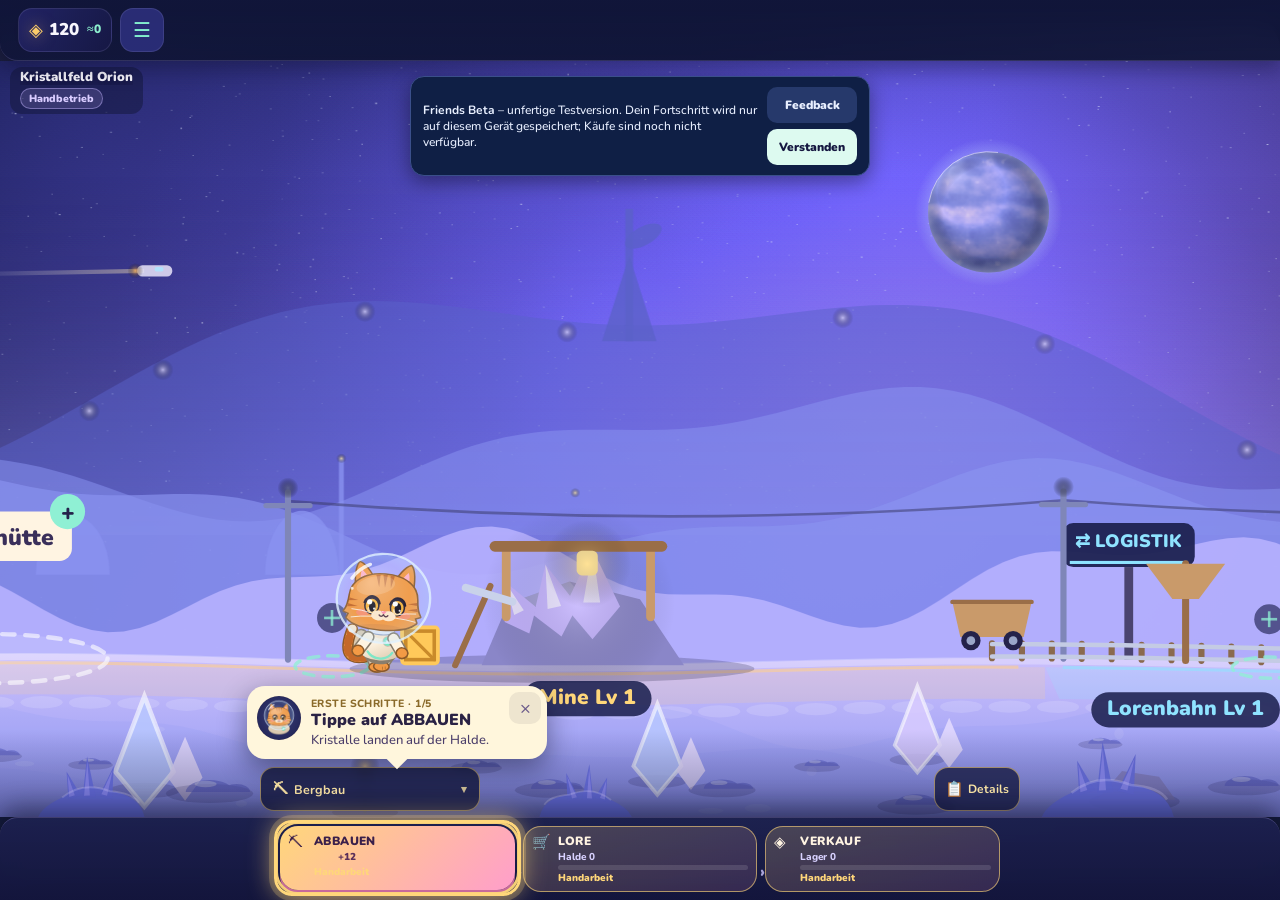
==== commit 714b1016: "Friends Beta 610a97b (2026-10-26)" ====
--- a/index.html
+++ b/index.html
@@ -17,6 +17,15 @@
     <link rel="stylesheet" href="styles.css" />
   </head>
   <body>
+    <!-- R3: shown only when styles.css did not load (an HTML preview, a copy of index.html without its folder): the
+         stylesheet hides it, so a working page never shows it -->
+    <div id="loadHint" role="alert" style="margin: 12px; padding: 14px 16px; border-radius: 12px; background: #2a2365; color: #fff4e2; font: 15px/1.45 system-ui, sans-serif">
+      <b style="display: block; font-size: 17px; margin-bottom: 6px">Space Kittens konnte seine Grafik nicht laden.</b>
+      Hier ist nur das rohe HTML zu sehen – zum Beispiel in einer Datei-Vorschau oder bei einer Kopie der index.html ohne
+      ihren Ordner. Zum Spielen im Projektordner <b>start-game.cmd</b> doppelklicken (oder <code>npm start</code>) und
+      <b>http://127.0.0.1:4173</b> öffnen. Die Friends-Beta läuft unter
+      <a style="color: #8ff0d4" href="https://kuebeladler5119.github.io/SpaceKittens-web/">kuebeladler5119.github.io/SpaceKittens-web</a>.
+    </div>
     <main class="app-shell" id="appShell">
       <header class="topbar">
         <div class="brand">
@@ -562,12 +571,14 @@
         ><button id="introSkip" class="text-button">Einführung überspringen</button>
       </div>
     </div>
-    <div class="modal hidden" id="dailyModal">
+    <div class="modal hidden" id="dailyModal" role="dialog" aria-modal="true" aria-label="Tägliche Versorgung">
       <div class="modal-box reward-box">
-        <button class="close-daily">×</button><span>TÄGLICHE VERSORGUNG</span>
+        <button class="modal-close close-daily" aria-label="Schließen">×</button><span>TÄGLICHE VERSORGUNG</span>
         <h2>Tag <b id="dailyDay">1</b></h2>
         <div class="reward-orb">✦</div>
         <p>Deine Crew hat Vorräte bereitgestellt.</p>
+        <ol class="daily-track" id="dailyTrack" aria-label="Sieben Tage Versorgung"></ol>
+        <p class="daily-reward" id="dailyRewardText"></p>
         <button id="claimDaily">BELOHNUNG ABHOLEN</button>
       </div>
     </div>
@@ -796,13 +807,28 @@
           <b class="settings-label">SPIELSTAND</b>
           <p class="settings-note" id="saveStatus">Automatisch gespeichert.</p>
           <div class="settings-actions">
+            <button id="exportFile">Als Datei sichern</button>
+            <button id="importFileButton">Datei laden</button>
+            <input type="file" id="importFile" accept=".json,application/json,text/plain" hidden />
+          </div>
+          <div class="settings-actions save-code-actions">
             <button id="exportSave">Sicherungscode kopieren</button>
             <button id="importSaveToggle">Code einfügen</button>
           </div>
           <div class="import-panel hidden" id="importPanel">
             <textarea id="importCode" rows="3" placeholder="NH1.…" aria-label="Sicherungscode"></textarea>
-            <button id="importSave">Spielstand laden</button>
-          </div>
+            <button id="importSave">Code prüfen</button>
+          </div>
+          <div class="import-panel import-confirm hidden" id="importConfirm" role="alertdialog" aria-labelledby="importConfirmTitle">
+            <b id="importConfirmTitle">Spielstand ersetzen?</b>
+            <p class="settings-note" id="importSummary"></p>
+            <button id="importBackupFirst">Aktuellen Stand erst als Datei sichern</button>
+            <div class="settings-actions">
+              <button id="importCancel">Abbrechen</button>
+              <button id="importConfirmYes" class="import-replace">Ersetzen</button>
+            </div>
+          </div>
+          <button id="undoImport" class="undo-import hidden">Stand vor dem letzten Import zurückholen</button>
         </div>
         <div class="settings-group hidden" id="betaGroup">
           <b class="settings-label">FRIENDS BETA</b>
@@ -998,6 +1024,12 @@
     <script src="mobile-ux.js"></script>
     <script src="world-shell.js"></script>
     <script src="menu-ui.js"></script>
+    <script src="galaxy.js"></script>
+    <script src="managers2.js"></script>
+    <script src="cargo-drone.js"></script>
+    <script src="chest-keys.js"></script>
+    <script src="galaxy-pass.js"></script>
+    <script src="galaxy-trials.js"></script>
     <script src="research-ui.js"></script>
     <script src="artifacts-ui.js"></script>
     <script src="wardrobe.js"></script>
@@ -1009,6 +1041,9 @@
     <script src="gear-loop.js"></script>
     <script src="combat-control.js"></script>
     <script src="combat-tutorial.js"></script>
+    <script src="rematch-orders.js"></script>
+    <script src="missions.js"></script>
+    <script src="prestige-fx.js"></script>
     <script src="lore.js"></script>
     <script src="platform.js"></script>
     <script src="frame-pacing.js"></script>
--- a/styles.css
+++ b/styles.css
@@ -1,16737 +1 @@
-/* retheme:space-kittens */
-/* Fonts are bundled locally (SIL OFL 1.1, see assets/fonts/) - no requests to third-party font servers. */
-@font-face {
-  font-family: 'Nunito';
-  font-style: normal;
-  font-weight: 500;
-  font-display: swap;
-  src: url('assets/fonts/nunito-latin-500-normal.woff2') format('woff2');
-}
-@font-face {
-  font-family: 'Nunito';
-  font-style: normal;
-  font-weight: 700;
-  font-display: swap;
-  src: url('assets/fonts/nunito-latin-700-normal.woff2') format('woff2');
-}
-@font-face {
-  font-family: 'Nunito';
-  font-style: normal;
-  font-weight: 800;
-  font-display: swap;
-  src: url('assets/fonts/nunito-latin-800-normal.woff2') format('woff2');
-}
-@font-face {
-  font-family: 'Nunito';
-  font-style: normal;
-  font-weight: 900;
-  font-display: swap;
-  src: url('assets/fonts/nunito-latin-900-normal.woff2') format('woff2');
-}
-@font-face {
-  font-family: 'Space Grotesk';
-  font-style: normal;
-  font-weight: 500;
-  font-display: swap;
-  src: url('assets/fonts/nunito-latin-800-normal.woff2') format('woff2');
-}
-@font-face {
-  font-family: 'Space Grotesk';
-  font-style: normal;
-  font-weight: 700;
-  font-display: swap;
-  src: url('assets/fonts/nunito-latin-900-normal.woff2') format('woff2');
-}
-:root {
-  --bg: #121437;
-  --surface: #1c1e54;
-  --surface2: #222466;
-  --ink: #f7f6fd;
-  --muted: #9992c8;
-  --cyan: #82edcd;
-  --lime: #8beecd;
-  --gold: #fbcc6a;
-  --pink: #f188b4;
-  --line: rgba(201, 194, 244, 0.13);
-  --galaxy-light: #292c7b;
-}
-* {
-  box-sizing: border-box;
-  -webkit-tap-highlight-color: transparent;
-}
-body {
-  margin: 0;
-  background: #0b0c21;
-  color: var(--ink);
-  font-family: Nunito, sans-serif;
-  min-height: 100vh;
-}
-button {
-  font: inherit;
-  color: inherit;
-  border: 0;
-  cursor: pointer;
-}
-button:focus-visible {
-  outline: 3px solid #fcdf7d;
-  outline-offset: 2px;
-}
-.app-shell {
-  width: min(100%, 480px);
-  min-height: 100vh;
-  margin: auto;
-  padding: env(safe-area-inset-top, 14px) 16px calc(84px + env(safe-area-inset-bottom));
-  background:
-    radial-gradient(circle at 100% 0, var(--galaxy-light) 0, transparent 34%),
-    radial-gradient(circle at 0 45%, #212363 0, transparent 28%), var(--bg);
-  overflow: hidden;
-  transition: background 1.2s ease;
-}
-.topbar {
-  height: 61px;
-  display: flex;
-  align-items: center;
-  justify-content: space-between;
-}
-.brand {
-  display: flex;
-  align-items: center;
-  gap: 9px;
-  letter-spacing: 1.5px;
-}
-.brand-mark {
-  font-size: 28px;
-  color: var(--lime);
-  text-shadow: 0 0 18px var(--lime);
-}
-.brand strong,
-.brand small {
-  display: block;
-  line-height: 0.85;
-}
-.brand strong {
-  font: 900 18px 'Space Grotesk';
-}
-.brand small {
-  font-size: 10px;
-  color: var(--cyan);
-  letter-spacing: 3.7px;
-  margin: 5px 0 0 2px;
-}
-.gem-balance {
-  background: rgba(54, 57, 147, 0.68);
-  border: 1px solid var(--line);
-  padding: 8px 9px;
-  border-radius: 13px;
-  display: flex;
-  align-items: center;
-  gap: 5px;
-}
-.gem-balance span {
-  color: var(--pink);
-}
-.gem-balance i {
-  font-style: normal;
-  width: 18px;
-  height: 18px;
-  border-radius: 50%;
-  background: var(--pink);
-  font-weight: 900;
-}
-.resource-panel {
-  margin: 8px 0 11px;
-  padding: 14px 16px;
-  display: flex;
-  justify-content: space-between;
-  align-items: center;
-  border: 1px solid var(--line);
-  background: linear-gradient(120deg, rgba(35, 37, 104, 0.92), rgba(24, 25, 71, 0.88));
-  border-radius: 19px;
-  box-shadow: 0 12px 30px #0c0d2444;
-}
-.resource-main {
-  display: flex;
-  align-items: center;
-  gap: 10px;
-}
-.ore-icon {
-  color: var(--gold);
-  font-size: 27px;
-  text-shadow: 0 0 15px #fbc66a88;
-}
-.resource-panel small,
-.status-card small,
-.hero-copy span,
-.section-heading span,
-.page-title span,
-.modal-box > span {
-  display: block;
-  color: var(--muted);
-  font: 800 10px 'Space Grotesk';
-  letter-spacing: 1px;
-}
-.resource-panel strong {
-  display: block;
-  font: 800 22px 'Space Grotesk';
-}
-.income {
-  text-align: right;
-}
-.income strong {
-  color: var(--lime);
-  font-size: 15px;
-}
-.mini-resources {
-  display: grid;
-  grid-template-columns: repeat(5, 1fr);
-  gap: 5px;
-  margin: -3px 0 11px;
-}
-.mini-resources > div,
-.daily-button {
-  min-width: 0;
-  padding: 7px 2px;
-  text-align: center;
-  border-radius: 11px;
-  border: 1px solid var(--line);
-  background: #191b4c;
-  font-size: 11px;
-  color: var(--gold);
-}
-.mini-resources b,
-.mini-resources small,
-.daily-button b,
-.daily-button small {
-  display: block;
-}
-.mini-resources small,
-.daily-button small {
-  overflow: hidden;
-  text-overflow: ellipsis;
-  color: var(--muted);
-  font-size: 7px;
-  white-space: nowrap;
-}
-.alloy-resource {
-  color: #fccc86 !important;
-  border-color: #eab47b66 !important;
-  background: #32334e !important;
-}
-.daily-button {
-  padding: 4px;
-  background: #222465;
-}
-.daily-button b {
-  font-size: 9px;
-  color: #f9db79;
-}
-.hero-art {
-  background:
-    linear-gradient(90deg, #131439bb, #13143922),
-    url('assets/nebula-farm-hero.webp') center/cover;
-}
-.quest-heading {
-  margin-top: 21px;
-}
-.quest-heading > b {
-  color: var(--cyan);
-  font-size: 11px;
-}
-.quest-list {
-  display: grid;
-  gap: 6px;
-}
-.quest {
-  display: flex;
-  align-items: center;
-  gap: 9px;
-  padding: 9px 10px;
-  border-radius: 13px;
-  background: #1a1c4e;
-  border: 1px solid var(--line);
-}
-.quest > span {
-  width: 23px;
-  height: 23px;
-  border-radius: 50%;
-  display: grid;
-  place-items: center;
-  background: #303388;
-  color: var(--cyan);
-  font-size: 11px;
-  font-weight: 900;
-}
-.quest div {
-  flex: 1;
-}
-.quest b,
-.quest small {
-  display: block;
-}
-.quest b {
-  font-size: 11px;
-}
-.quest small {
-  color: var(--muted);
-  font-size: 9px;
-}
-.quest em {
-  font-style: normal;
-  color: var(--gold);
-  font-size: 10px;
-  font-weight: 900;
-}
-.quest.done {
-  opacity: 0.6;
-}
-.spinner-card {
-  display: flex;
-  justify-content: space-between;
-  align-items: center;
-  padding: 13px;
-  margin-top: 12px;
-  border: 1px solid #f3c97255;
-  border-radius: 17px;
-  background: linear-gradient(90deg, #37374c, #20225a);
-}
-.spinner-card span {
-  color: #f7d08a;
-  font-size: 9px;
-  font-weight: 900;
-}
-.spinner-card h2 {
-  margin: 2px 0;
-  font: 800 16px 'Space Grotesk';
-}
-.spinner-card p {
-  margin: 0;
-  color: #b7b5c3;
-  font-size: 10px;
-}
-.spinner-card button {
-  padding: 10px;
-  border-radius: 11px;
-  background: var(--gold);
-  color: #1f215d;
-  font-size: 11px;
-  font-weight: 900;
-}
-.combat-stats {
-  display: flex;
-  justify-content: space-between;
-  align-items: center;
-  margin-top: 10px;
-  padding: 8px;
-  border-radius: 10px;
-  background: #1e2059;
-  border: 1px solid var(--line);
-}
-.combat-stats small,
-.combat-stats b {
-  display: block;
-}
-.combat-stats small {
-  color: var(--muted);
-  font-size: 8px;
-}
-.combat-stats b {
-  font-size: 11px;
-  color: var(--cyan);
-}
-.combat-stats button {
-  padding: 7px;
-  border-radius: 8px;
-  background: #31337d;
-  color: #c6ebf8;
-  font-size: 9px;
-  font-weight: 900;
-}
-.combat-stats button.on {
-  background: #42448c;
-  color: #e1fbf2;
-}
-.reward-orb {
-  margin: 12px auto;
-  width: 66px;
-  height: 66px;
-  display: grid;
-  place-items: center;
-  border-radius: 50%;
-  background: radial-gradient(circle, #fdf2a8, #e1ab84);
-  color: #ffffff;
-  font-size: 29px;
-  box-shadow: 0 0 25px #fbce7588;
-}
-.status-row {
-  display: grid;
-  grid-template-columns: 1fr 1fr 1fr;
-  gap: 7px;
-}
-.status-card {
-  text-align: left;
-  display: flex;
-  align-items: center;
-  gap: 5px;
-  padding: 9px 6px;
-  min-width: 0;
-  background: #191b4c;
-  border: 1px solid var(--line);
-  border-radius: 13px;
-}
-.status-card > span {
-  color: var(--cyan);
-  font-size: 16px;
-}
-.status-card b {
-  display: block;
-  overflow: hidden;
-  text-overflow: ellipsis;
-  white-space: nowrap;
-  font-size: 11px;
-}
-.screen {
-  display: none;
-  animation: enter 0.25s ease;
-}
-.screen.active {
-  display: block;
-}
-@keyframes enter {
-  from {
-    opacity: 0.4;
-    transform: translateY(6px);
-  }
-}
-.hero-card {
-  position: relative;
-  min-height: 217px;
-  margin: 16px 0 23px;
-  padding: 19px;
-  overflow: hidden;
-  border-radius: 24px;
-  border: 1px solid #7f74c855;
-  background: linear-gradient(130deg, #262871, #171945 65%);
-}
-.hero-card:after {
-  content: '';
-  position: absolute;
-  inset: 0;
-  background: linear-gradient(90deg, #17194500 43%, #171945cc);
-}
-.planet {
-  position: absolute;
-  border-radius: 50%;
-  filter: drop-shadow(0 0 20px #8a7be899);
-}
-.planet-a {
-  width: 148px;
-  height: 148px;
-  right: -16px;
-  top: 24px;
-  background: radial-gradient(circle at 34% 28%, #8fd3e9 0 4%, #796cd0 24%, #2a2d7f 62%, #222466);
-}
-.planet-b {
-  width: 52px;
-  height: 52px;
-  right: 135px;
-  bottom: -22px;
-  background: #d1a8b9;
-}
-.stars {
-  position: absolute;
-  right: 18px;
-  top: 13px;
-  color: #e1def999;
-  letter-spacing: 12px;
-}
-.hero-copy {
-  position: relative;
-  z-index: 1;
-}
-.hero-copy span {
-  color: var(--cyan);
-}
-.hero-copy h1 {
-  margin: 6px 0;
-  font: 800 28px/1 'Space Grotesk';
-}
-.hero-copy p {
-  color: #beb8e6;
-  font-size: 13px;
-}
-.collect-button {
-  position: absolute;
-  z-index: 2;
-  left: 19px;
-  bottom: 18px;
-  padding: 9px 14px;
-  min-width: 132px;
-  text-align: left;
-  border-radius: 14px;
-  color: #121437;
-  background: linear-gradient(135deg, #85f0d0, #8ecce1);
-  box-shadow: 0 6px 20px #84eccc55;
-}
-.collect-button span {
-  font-size: 18px;
-  margin-right: 5px;
-}
-.collect-button b {
-  font-size: 12px;
-  letter-spacing: 0.6px;
-}
-.collect-button small {
-  display: block;
-  margin-left: 24px;
-  font-weight: 800;
-}
-.collect-button em {
-  font-style: normal;
-}
-.planet-theme-ice {
-  background: linear-gradient(130deg, #2c2f85, #191b4b 65%);
-}
-.planet-theme-ice .planet-a {
-  background: radial-gradient(circle at 34% 28%, #e5f6fc 0 4%, #84d1eb 24%, #8acee5 62%, #252870);
-}
-.planet-theme-volcanic {
-  background: linear-gradient(130deg, #2e3189, #1c1e3d 65%);
-}
-.planet-theme-volcanic .planet-a {
-  background: radial-gradient(circle at 34% 28%, #fbd36a 0 4%, #f08a92 24%, #30338f 62%, #1a1c4e);
-}
-.planet-theme-machine {
-  background: linear-gradient(130deg, #494a72, #1d1f41 65%);
-}
-.planet-theme-machine .planet-a {
-  background: radial-gradient(circle at 34% 28%, #c0e1d6 0 4%, #aec2bc 24%, #40427d 62%, #242550);
-}
-.planet-panel {
-  margin: -10px 0 19px;
-}
-.planet-panel .section-heading {
-  margin-bottom: 7px;
-}
-.planet-panel .section-heading > b {
-  color: var(--gold);
-  font-size: 11px;
-}
-.planet-list {
-  display: grid;
-  grid-template-columns: 1fr 1fr;
-  gap: 7px;
-}
-.planet-route {
-  display: flex;
-  align-items: center;
-  gap: 7px;
-  padding: 8px;
-  border: 1px solid var(--line);
-  border-radius: 13px;
-  background: #1c1d53;
-  text-align: left;
-}
-.planet-route > span {
-  font-size: 21px;
-}
-.planet-route b,
-.planet-route small {
-  display: block;
-}
-.planet-route b {
-  font-size: 10px;
-}
-.planet-route small {
-  margin-top: 2px;
-  color: var(--muted);
-  font-size: 8px;
-}
-.planet-route.selected {
-  border-color: #82edcd;
-  background: #212464;
-}
-.planet-route.locked {
-  opacity: 0.58;
-  filter: saturate(0.3);
-}
-.survey-button {
-  width: 100%;
-  margin-top: 8px;
-  padding: 9px;
-  border-radius: 11px;
-  background: #2d3084;
-  color: #dbfaf1;
-  font-size: 10px;
-  font-weight: 900;
-}
-.survey-button:disabled {
-  background: #23255f;
-  color: #8d87b5;
-}
-.event-card {
-  position: relative;
-  display: flex;
-  align-items: center;
-  gap: 9px;
-  margin: 18px 0;
-  padding: 12px;
-  border: 1px solid #f2cc7388;
-  border-radius: 17px;
-  background: linear-gradient(115deg, #2c2e5f, #262862);
-}
-.event-card.hidden {
-  display: none;
-}
-.event-icon {
-  font-size: 26px;
-  color: #fce38d;
-  text-shadow: 0 0 12px #f4cd71;
-}
-.event-card > div {
-  flex: 1;
-}
-.event-card small {
-  color: #f0c981;
-  font-size: 8px;
-  font-weight: 900;
-}
-.event-card h3 {
-  margin: 2px 0;
-  font-size: 13px;
-}
-.event-card p,
-.event-card em {
-  display: block;
-  margin: 0;
-  color: #dad7ed;
-  font-size: 9px;
-}
-.event-card em {
-  margin-top: 3px;
-  color: #aef0da;
-  font-style: normal;
-  font-weight: 800;
-}
-.event-card > button {
-  padding: 7px;
-  border-radius: 9px;
-  background: #f4cd71;
-  color: #171844;
-  font-size: 9px;
-  font-weight: 900;
-}
-.event-card > #eventIgnore {
-  position: absolute;
-  top: 2px;
-  right: 3px;
-  padding: 1px 6px;
-  background: transparent;
-  color: #d7c2a3;
-  font-size: 17px;
-}
-.research-panel {
-  margin: 19px 0;
-}
-.research-panel.hidden {
-  display: none;
-}
-.research-panel .section-heading > b {
-  color: #ccc6f5;
-  font-size: 10px;
-}
-.research-list {
-  display: grid;
-  gap: 7px;
-}
-.research-card {
-  display: flex;
-  align-items: center;
-  gap: 9px;
-  padding: 10px;
-  border: 1px solid #998ee344;
-  border-radius: 14px;
-  background: linear-gradient(115deg, #232564, #1c1d53);
-}
-.research-card > span {
-  font-size: 21px;
-}
-.research-card > div {
-  flex: 1;
-}
-.research-card b,
-.research-card small {
-  display: block;
-}
-.research-card b {
-  font-size: 11px;
-}
-.research-card small {
-  margin-top: 2px;
-  color: #bcb7df;
-  font-size: 9px;
-}
-.research-card button {
-  padding: 7px;
-  border-radius: 9px;
-  background: #3e407a;
-  color: #e4e0fa;
-  font-size: 9px;
-  font-weight: 900;
-}
-.research-card.complete {
-  border-color: #88e7cb88;
-  background: #1d1f57;
-}
-.research-card.complete button {
-  background: transparent;
-  color: #92eacd;
-}
-.research-card.locked {
-  opacity: 0.55;
-  filter: saturate(0.45);
-}
-.research-card button:disabled {
-  cursor: default;
-}
-.faction-panel {
-  margin: 19px 0;
-}
-.faction-panel.hidden {
-  display: none;
-}
-.faction-panel .section-heading > b {
-  color: #fbcc6a;
-  font-size: 9px;
-}
-.faction-list {
-  display: grid;
-  gap: 7px;
-}
-.faction-card {
-  display: flex;
-  align-items: center;
-  gap: 9px;
-  padding: 10px;
-  border: 1px solid #8379c455;
-  border-radius: 14px;
-  background: #1e2059;
-}
-.faction-card > span {
-  font-size: 22px;
-}
-.faction-card > div {
-  flex: 1;
-}
-.faction-card b,
-.faction-card small {
-  display: block;
-}
-.faction-card b {
-  font-size: 11px;
-}
-.faction-card small {
-  margin-top: 2px;
-  color: #afa9d7;
-  font-size: 9px;
-}
-.faction-card button {
-  padding: 7px;
-  border-radius: 9px;
-  background: #3d4090;
-  color: #dbf3fb;
-  font-size: 9px;
-  font-weight: 900;
-}
-.faction-card.friendly {
-  border-color: #8ae5ca88;
-  background: #1c1e55;
-}
-.faction-card.friendly small,
-.faction-card.friendly button {
-  color: #9cedd2;
-}
-.faction-card button:disabled {
-  background: transparent;
-}
-.section-heading {
-  display: flex;
-  justify-content: space-between;
-  align-items: end;
-  margin-bottom: 10px;
-}
-.section-heading span,
-.page-title span {
-  color: var(--cyan);
-}
-.section-heading h2 {
-  margin: 3px 0 0;
-  font: 800 19px 'Space Grotesk';
-}
-.tiny-button {
-  padding: 7px 10px;
-  border-radius: 10px;
-  color: #e1def9;
-  background: #272a76;
-  font-size: 11px;
-  font-weight: 800;
-}
-.production-list,
-.trade-list,
-.crew-list {
-  display: grid;
-  gap: 9px;
-}
-.production-card,
-.trade-card,
-.crew-card {
-  display: flex;
-  align-items: center;
-  gap: 10px;
-  padding: 11px;
-  border: 1px solid var(--line);
-  border-radius: 17px;
-  background: linear-gradient(115deg, #1e205a, #191b4c);
-}
-.building-icon,
-.trade-icon,
-.crew-avatar {
-  flex: 0 0 42px;
-  height: 42px;
-  border-radius: 13px;
-  display: grid;
-  place-items: center;
-  font-size: 23px;
-  background: #2e3186;
-}
-.production-info,
-.trade-info,
-.crew-info {
-  flex: 1;
-  min-width: 0;
-}
-.production-info h3,
-.trade-info h3,
-.crew-info h3 {
-  margin: 0;
-  font-size: 14px;
-}
-.production-info p,
-.trade-info p,
-.crew-info p {
-  margin: 2px 0 0;
-  color: var(--muted);
-  font-size: 11px;
-}
-.buy-button,
-.trade-button,
-.crew-button {
-  padding: 8px 9px;
-  border-radius: 10px;
-  background: #2e3184;
-  color: var(--cyan);
-  font-size: 11px;
-  font-weight: 900;
-  white-space: nowrap;
-}
-.buy-button.affordable,
-.crew-button.affordable {
-  color: #161843;
-  background: var(--lime);
-}
-.offline-note {
-  text-align: center;
-  color: #8e88b4;
-  font-size: 10px;
-  margin: 14px 0;
-}
-.page-title {
-  padding: 21px 2px 15px;
-}
-.page-title h1 {
-  margin: 4px 0;
-  font: 800 26px 'Space Grotesk';
-}
-.page-title p {
-  margin: 0;
-  color: var(--muted);
-  font-size: 13px;
-}
-.market-alert {
-  margin-bottom: 12px;
-  padding: 11px;
-  border-radius: 12px;
-  border: 1px solid #edbe7855;
-  background: #37374e66;
-  color: #fccd7b;
-  font-size: 12px;
-}
-.trade-card {
-  padding: 13px;
-}
-.trade-price {
-  color: var(--lime) !important;
-  font-weight: 800;
-}
-.trade-button {
-  background: #494b8d;
-  color: #dbfaf0;
-}
-.enemy-card {
-  position: relative;
-  overflow: hidden;
-  padding: 17px;
-  border: 1px solid #ef8bb455;
-  border-radius: 22px;
-  background: linear-gradient(135deg, #2b2c59, #1f2153);
-}
-.enemy-art {
-  height: 122px;
-  display: grid;
-  place-items: center;
-  font-size: 80px;
-  color: #ed8eb6;
-  filter: drop-shadow(0 0 25px #f188b488);
-}
-.enemy-art span {
-  position: absolute;
-  font-size: 21px;
-  color: var(--gold);
-  right: 30px;
-  top: 62px;
-}
-.enemy-title {
-  display: flex;
-  justify-content: space-between;
-  align-items: end;
-}
-.enemy-title small {
-  color: #ef93b9;
-  font-size: 10px;
-}
-.enemy-title h2 {
-  margin: 4px 0;
-  font: 800 21px 'Space Grotesk';
-}
-.reward {
-  color: var(--gold);
-  font-size: 12px;
-}
-.health {
-  height: 8px;
-  border-radius: 10px;
-  background: #1a1b3f;
-  margin: 10px 0;
-  overflow: hidden;
-}
-.health i {
-  display: block;
-  height: 100%;
-  width: 100%;
-  transition: width 0.15s;
-  background: linear-gradient(90deg, #f387b4, #fba06d);
-}
-.battle-button {
-  width: 100%;
-  padding: 12px;
-  border-radius: 13px;
-  background: #ea90b5;
-  color: white;
-  font-size: 13px;
-  font-weight: 900;
-  letter-spacing: 0.5px;
-}
-.battle-button small {
-  float: right;
-  color: #fbd4e4;
-  font-size: 10px;
-}
-.info-card {
-  display: flex;
-  gap: 10px;
-  margin-top: 12px;
-  padding: 13px;
-  border-radius: 16px;
-  background: #1e205a;
-  border: 1px solid var(--line);
-}
-.info-card span {
-  font-size: 27px;
-  color: var(--gold);
-}
-.info-card b {
-  font-size: 13px;
-}
-.info-card p {
-  margin: 3px 0 0;
-  color: var(--muted);
-  font-size: 11px;
-}
-.enemy-card.hit {
-  animation: enemyHit 0.22s ease;
-}
-@keyframes enemyHit {
-  25% {
-    transform: translateX(-5px);
-    filter: brightness(1.6);
-  }
-  75% {
-    transform: translateX(5px);
-  }
-}
-.battle-laser {
-  position: absolute;
-  z-index: 6;
-  left: 13%;
-  bottom: 57px;
-  width: 8px;
-  height: 3px;
-  border-radius: 9px;
-  background: #c6f8e9;
-  box-shadow: 0 0 11px 3px #80efce;
-  pointer-events: none;
-  animation: battleLaser 0.55s ease-out forwards;
-}
-.damage-pop {
-  position: absolute;
-  z-index: 7;
-  right: 24%;
-  top: 82px;
-  color: #fdf0aa;
-  font-size: 16px;
-  text-shadow: 0 0 8px #f5848e;
-  pointer-events: none;
-  animation: damagePop 0.62s ease-out forwards;
-}
-@keyframes battleLaser {
-  70% {
-    transform: translate(175px, -63px) scaleX(7);
-    opacity: 1;
-  }
-  100% {
-    transform: translate(190px, -69px) scaleX(8);
-    opacity: 0;
-  }
-}
-@keyframes damagePop {
-  to {
-    transform: translateY(-32px) scale(1.25);
-    opacity: 0;
-  }
-}
-.defeat-burst {
-  position: absolute;
-  z-index: 8;
-  left: 50%;
-  top: 82px;
-  width: 16px;
-  height: 16px;
-  border-radius: 50%;
-  background: #fdf5bd;
-  box-shadow:
-    0 0 0 0 #f5848e,
-    0 0 16px #fdf4b4;
-  pointer-events: none;
-  animation: defeatBurst 0.8s ease-out forwards;
-}
-.defeat-burst.boss-burst {
-  background: #fdf0a8;
-  box-shadow:
-    0 0 0 0 #fbd06a,
-    0 0 26px #fce07d;
-  animation-duration: 0.9s;
-}
-@keyframes defeatBurst {
-  to {
-    transform: translate(-50%, -50%) scale(11);
-    box-shadow:
-      0 0 0 28px #fb956a00,
-      0 0 42px #fdf4b400;
-    opacity: 0;
-  }
-}
-.crew-card {
-  padding: 12px;
-}
-.crew-avatar {
-  background: linear-gradient(135deg, #867dbf, #313493);
-}
-.crew-avatar.locked {
-  filter: grayscale(1);
-  opacity: 0.6;
-}
-.crew-level {
-  color: var(--gold) !important;
-}
-.prestige-card {
-  text-align: center;
-  padding: 23px 18px;
-  margin-bottom: 15px;
-  border: 1px solid #9c90eb66;
-  border-radius: 22px;
-  background: radial-gradient(circle at 50% 0, #414390, #1f214d 60%);
-}
-.prestige-orbit {
-  margin: auto auto 8px;
-  width: 71px;
-  height: 71px;
-  display: grid;
-  place-items: center;
-  border: 1px solid #b3a9f0;
-  border-radius: 50%;
-  font-size: 33px;
-  color: #cec8f5;
-  box-shadow: 0 0 25px #9f93ec66;
-}
-.prestige-card small,
-.prestige-card span {
-  display: block;
-  color: #b2acd8;
-  font-weight: 800;
-  font-size: 10px;
-  letter-spacing: 1px;
-}
-.prestige-card strong {
-  display: block;
-  font: 800 40px 'Space Grotesk';
-  color: #fdefb1;
-}
-.prestige-card button,
-.modal-box button {
-  margin-top: 15px;
-  padding: 12px 15px;
-  border-radius: 12px;
-  background: linear-gradient(135deg, #c7c0f4, #8171e6);
-  color: #1d1f57;
-  font-size: 12px;
-  font-weight: 900;
-}
-.prestige-card p {
-  margin: 9px 0 0;
-  color: #938eae;
-  font-size: 10px;
-}
-.upgrade-grid {
-  display: grid;
-  grid-template-columns: 1fr 1fr;
-  gap: 8px;
-}
-.star-upgrade {
-  padding: 12px;
-  border: 1px solid var(--line);
-  border-radius: 15px;
-  background: #1d1f56;
-}
-.star-upgrade span {
-  color: #bdb5f2;
-  font-size: 21px;
-}
-.star-upgrade b,
-.star-upgrade small {
-  display: block;
-}
-.star-upgrade b {
-  margin-top: 7px;
-  font-size: 12px;
-}
-.star-upgrade small {
-  color: var(--muted);
-  font-size: 10px;
-  margin: 3px 0 9px;
-}
-.star-upgrade button {
-  padding: 5px 7px;
-  border-radius: 7px;
-  background: #43468a;
-  color: #d7d2f7;
-  font-size: 10px;
-  font-weight: 900;
-}
-.crew-command-card {
-  display: flex;
-  align-items: center;
-  gap: 10px;
-  margin-bottom: 9px;
-  padding: 12px;
-  border: 1px solid #9285e377;
-  border-radius: 17px;
-  background: linear-gradient(120deg, #2f316c, #20225f);
-}
-.crew-command-card > div {
-  flex: 1;
-}
-.crew-command-card span,
-.crew-command-card h2,
-.crew-command-card p {
-  display: block;
-  margin: 0;
-}
-.crew-command-card span {
-  color: #d1cbf6;
-  font-size: 8px;
-  font-weight: 900;
-  letter-spacing: 0.7px;
-}
-.crew-command-card h2 {
-  margin-top: 2px;
-  font-size: 19px;
-}
-.crew-command-card p {
-  margin-top: 3px;
-  color: #bcb6e5;
-  font-size: 8px;
-  line-height: 1.25;
-}
-.crew-command-card button {
-  padding: 8px;
-  border-radius: 9px;
-  background: #aca2ef;
-  color: #26285e;
-  font-size: 8px;
-  font-weight: 900;
-}
-.crew-command-card button:disabled {
-  opacity: 0.48;
-}
-.crew-synergy {
-  margin: -2px 0 9px;
-  padding: 8px 10px;
-  border: 1px solid #90dfc755;
-  border-radius: 11px;
-  background: #1c1e54;
-  color: #9cebd3;
-  font-size: 8px;
-  font-weight: 900;
-  line-height: 1.3;
-}
-.crew-card {
-  align-items: flex-start;
-}
-.crew-card.active {
-  border-color: #95e4ca99;
-  background: linear-gradient(115deg, #1d1f57, #222466);
-}
-.crew-card.locked {
-  opacity: 0.72;
-}
-.crew-info > span {
-  display: block;
-  color: #c7c0f4;
-  font-size: 8px;
-  font-weight: 900;
-  letter-spacing: 0.35px;
-}
-.crew-info h3 {
-  margin-top: 2px;
-}
-.crew-info small,
-.crew-info em {
-  display: block;
-  margin-top: 4px;
-  font-size: 8px;
-  font-style: normal;
-  line-height: 1.2;
-}
-.crew-info small {
-  color: #a1ead4;
-}
-.crew-info em {
-  color: #aea8d4;
-}
-.crew-actions {
-  display: grid;
-  gap: 5px;
-  min-width: 78px;
-}
-.crew-upgrade {
-  padding: 6px;
-  border-radius: 8px;
-  background: #45488e;
-  color: #e1ddf9;
-  font-size: 7px;
-  font-weight: 900;
-}
-.crew-upgrade.affordable {
-  background: #e5c480;
-  color: #1e1f50;
-}
-.crew-upgrade:disabled {
-  opacity: 0.48;
-}
-.crew-scene-signals {
-  position: absolute;
-  inset: 0;
-  pointer-events: none;
-  overflow: hidden;
-}
-.crew-signal {
-  position: absolute;
-  display: grid;
-  place-items: center;
-  width: 19px;
-  height: 19px;
-  border: 1px solid #a5e0f499;
-  border-radius: 50%;
-  background: #2e318bbb;
-  box-shadow: 0 0 12px #80d3ef99;
-  animation: crewSignal 3.6s ease-in-out infinite;
-}
-.crew-signal b {
-  font-size: 11px;
-}
-.signal-1 {
-  right: 22%;
-  top: 23%;
-  animation-delay: 0.2s;
-}
-.signal-3 {
-  right: 12%;
-  bottom: 30%;
-  animation-delay: 0.7s;
-}
-.signal-4 {
-  left: 21%;
-  top: 23%;
-  background: #8379c3bb;
-}
-.signal-5 {
-  right: 8%;
-  top: 12%;
-  background: #7e72cabb;
-  animation-duration: 4.4s;
-}
-.signal-6 {
-  left: 12%;
-  bottom: 25%;
-  background: #434693bb;
-}
-@keyframes crewSignal {
-  50% {
-    transform: translateY(-7px) scale(1.08);
-    filter: brightness(1.25);
-  }
-}
-@media (max-width: 430px) {
-  .territory-actions,
-  .strategic-event-actions {
-    display: grid;
-    grid-template-columns: 1fr 1fr;
-  }
-  .territory-actions button,
-  .strategic-event-actions button {
-    min-height: 40px;
-  }
-  .strategic-event {
-    align-items: flex-start;
-  }
-  .territory-top > div {
-    overflow-wrap: anywhere;
-  }
-}
-@media (max-width: 340px) {
-  .strategic-event {
-    gap: 7px;
-    padding: 10px;
-  }
-  .strategic-event-icon {
-    flex-basis: 30px;
-    height: 30px;
-    font-size: 17px;
-  }
-  .territory-card {
-    padding: 8px;
-  }
-}
-.bottom-nav {
-  position: fixed;
-  z-index: 5;
-  bottom: 0;
-  left: 50%;
-  transform: translateX(-50%);
-  width: min(100%, 480px);
-  padding: 8px 12px calc(8px + env(safe-area-inset-bottom));
-  display: flex;
-  justify-content: space-between;
-  background: #14163ddb;
-  backdrop-filter: blur(14px);
-  border-top: 1px solid var(--line);
-}
-.nav-item {
-  min-width: 52px;
-  padding: 4px;
-  background: transparent;
-  color: #8c86b6;
-}
-.nav-item span,
-.nav-item b {
-  display: block;
-}
-.nav-item span {
-  font-size: 20px;
-  line-height: 20px;
-}
-.nav-item b {
-  margin-top: 2px;
-  font-size: 9px;
-}
-.nav-item.active {
-  color: var(--cyan);
-}
-.toast {
-  position: fixed;
-  z-index: 15;
-  left: 50%;
-  bottom: 84px;
-  transform: translate(-50%, 20px);
-  padding: 9px 13px;
-  border-radius: 10px;
-  background: #ddfaf0;
-  color: #151740;
-  font-size: 12px;
-  font-weight: 900;
-  opacity: 0;
-  transition: 0.2s;
-  pointer-events: none;
-}
-.toast.visible {
-  opacity: 1;
-  transform: translate(-50%, 0);
-}
-.modal {
-  position: fixed;
-  z-index: 20;
-  inset: 0;
-  display: grid;
-  place-items: center;
-  padding: 25px;
-  background: #0b0c21aa;
-  backdrop-filter: blur(5px);
-}
-.modal.hidden {
-  display: none;
-}
-.modal-box {
-  position: relative;
-  max-width: 340px;
-  padding: 25px;
-  border-radius: 22px;
-  background: #1f215c;
-  border: 1px solid #8378c455;
-  text-align: center;
-}
-.modal-box h2 {
-  margin: 5px 0;
-  font: 800 27px 'Space Grotesk';
-}
-.modal-box p {
-  color: #b6b1da;
-  font-size: 13px;
-  line-height: 1.4;
-}
-.modal-box button {
-  background: var(--lime);
-}
-.close-modal {
-  position: absolute;
-  right: 10px;
-  top: 6px;
-  background: none;
-  color: #a8a1d2;
-  font-size: 26px;
-}
-@media (min-width: 600px) {
-  body {
-    padding: 20px 0;
-    background: #0b0c21;
-  }
-  .app-shell {
-    min-height: calc(100vh - 40px);
-    border-radius: 28px;
-    box-shadow: 0 0 80px #0a0a0a;
-  }
-}
-@media (prefers-reduced-motion: reduce) {
-  *,
-  *:before,
-  *:after {
-    animation-duration: 0.01ms !important;
-    animation-iteration-count: 1 !important;
-    scroll-behavior: auto !important;
-  }
-}
-button {
-  touch-action: manipulation;
-}
-.progression-hidden {
-  display: none !important;
-}
-@media (max-width: 430px) {
-  .production-card,
-  .trade-card,
-  .crew-card {
-    gap: 8px;
-    padding: 10px;
-  }
-  .production-card {
-    align-items: center;
-  }
-  .production-info p {
-    line-height: 1.25;
-  }
-  .buy-button,
-  .trade-button,
-  .crew-button,
-  .crew-upgrade,
-  .territory-actions button,
-  .strategic-event-actions button {
-    min-height: 40px;
-  }
-  .bottom-nav {
-    gap: 3px;
-  }
-  .nav-item {
-    min-height: 44px;
-    padding-inline: 5px;
-  }
-  .territory-actions,
-  .strategic-event-actions {
-    display: grid;
-    grid-template-columns: 1fr 1fr;
-  }
-  .territory-actions button:last-child,
-  .strategic-event-actions button:last-child {
-    grid-column: auto;
-  }
-  .crew-actions {
-    min-width: 72px;
-  }
-  .crew-info h3 {
-    font-size: 12px;
-  }
-}
-@media (max-width: 340px) {
-  .pipeline-stages {
-    gap: 3px;
-  }
-  .pipeline-stages b {
-    font-size: 8px;
-  }
-  .status-row {
-    gap: 4px;
-  }
-  .status-card {
-    padding: 6px;
-  }
-  .page-title h1 {
-    font-size: 22px;
-  }
-  .territory-top b {
-    font-size: 9px;
-  }
-}
-.intro-box {
-  padding-top: 23px;
-}
-.intro-portrait {
-  margin: 13px auto;
-  width: 74px;
-  height: 74px;
-  display: grid;
-  place-items: center;
-  border-radius: 28px;
-  background: linear-gradient(135deg, #8578d8, #90dfc7);
-  font-size: 37px;
-  box-shadow: 0 10px 26px #83d2ec55;
-}
-.intro-box p {
-  min-height: 56px;
-}
-.text-button {
-  display: block !important;
-  margin: 8px auto 0 !important;
-  padding: 3px !important;
-  background: transparent !important;
-  color: #a29bce !important;
-  font-size: 10px !important;
-}
-.achievement-heading {
-  margin-top: 19px;
-}
-.achievement-heading > b {
-  color: var(--gold);
-  font-size: 11px;
-}
-.achievement-list {
-  display: grid;
-  grid-template-columns: 1fr 1fr;
-  gap: 7px;
-}
-.achievement {
-  padding: 10px;
-  border-radius: 13px;
-  border: 1px solid var(--line);
-  background: #1c1d53;
-  opacity: 0.48;
-}
-.achievement.unlocked {
-  opacity: 1;
-  border-color: #8ce3c955;
-  background: #202260;
-}
-.achievement span {
-  font-size: 19px;
-}
-.achievement b,
-.achievement small {
-  display: block;
-}
-.achievement b {
-  margin-top: 3px;
-  font-size: 10px;
-}
-.achievement small {
-  color: var(--muted);
-  font-size: 8px;
-}
-.expedition-card {
-  display: flex;
-  gap: 12px;
-  padding: 14px;
-  margin: 12px 0;
-  border-radius: 18px;
-  border: 1px solid #9387e155;
-  background: linear-gradient(120deg, #2c2f75, #1e205b);
-}
-.expedition-art {
-  font-size: 37px;
-  color: #c5bef3;
-  text-shadow: 0 0 18px #ada2ef;
-}
-.expedition-card > div:last-child {
-  flex: 1;
-}
-.expedition-card span {
-  color: #b3aaf0;
-  font-size: 9px;
-  font-weight: 900;
-}
-.expedition-card h2 {
-  margin: 3px 0;
-  font: 800 15px 'Space Grotesk';
-}
-.expedition-card p {
-  margin: 0;
-  color: #b4aeda;
-  font-size: 10px;
-}
-.expedition-card button {
-  margin-top: 9px;
-  padding: 7px 9px;
-  border-radius: 9px;
-  background: #a79cee;
-  color: #1f215d;
-  font-size: 10px;
-  font-weight: 900;
-}
-.expedition-card button:disabled {
-  opacity: 0.55;
-}
-.collect-button {
-  animation: collectGlow 2.6s ease-in-out infinite;
-}
-@keyframes collectGlow {
-  50% {
-    transform: translateY(-2px);
-    box-shadow: 0 9px 25px #84eccc99;
-  }
-}
-.credit-burst {
-  position: absolute;
-  z-index: 8;
-  color: #c6f8e9;
-  font-size: 12px;
-  font-weight: 900;
-  pointer-events: none;
-  animation: creditBurst 0.8s ease-out forwards;
-  text-shadow: 0 0 10px #83eccd;
-}
-@keyframes creditBurst {
-  to {
-    transform: translateY(-52px) scale(1.15);
-    opacity: 0;
-  }
-}
-.mining-beam {
-  position: absolute;
-  z-index: 3;
-  right: 39px;
-  bottom: 35px;
-  width: 3px;
-  height: 2px;
-  transform: rotate(37deg);
-  transform-origin: right center;
-  background: #c2f7e7;
-  box-shadow: 0 0 9px 3px #81eecd;
-  pointer-events: none;
-  animation: miningBeam 0.78s ease-out forwards;
-}
-@keyframes miningBeam {
-  0% {
-    height: 2px;
-    opacity: 0;
-  }
-  20% {
-    height: 115px;
-    opacity: 1;
-  }
-  100% {
-    height: 148px;
-    opacity: 0;
-  }
-}
-.drone-swarm {
-  position: absolute;
-  z-index: 2;
-  right: 43px;
-  bottom: 21px;
-  width: 112px;
-  height: 88px;
-  pointer-events: none;
-}
-.drone-swarm i {
-  position: absolute;
-  color: #a9f4de;
-  font-style: normal;
-  font-size: 16px;
-  text-shadow: 0 0 9px #83edcd;
-  animation: droneOrbit calc(2.3s + var(--drone) * 0.16s) ease-in-out infinite alternate;
-  animation-delay: calc(var(--drone) * -0.2s);
-}
-@keyframes droneOrbit {
-  to {
-    transform: translate(8px, -12px) rotate(35deg);
-    opacity: 0.65;
-  }
-}
-.planet-a {
-  animation: planetFloat 8s ease-in-out infinite;
-}
-.planet-b {
-  animation: planetFloat 5s ease-in-out infinite reverse;
-}
-.ship-art {
-  animation: shipFloat 2.8s ease-in-out infinite;
-}
-@keyframes planetFloat {
-  50% {
-    transform: translateY(-9px) rotate(5deg);
-  }
-}
-@keyframes shipFloat {
-  50% {
-    transform: translateY(-4px) rotate(-3deg);
-  }
-}
-.hero-card {
-  perspective: 700px;
-}
-.planet-a {
-  overflow: hidden;
-  transform-style: preserve-3d;
-  box-shadow:
-    inset -18px -12px 22px #13143999,
-    0 0 32px #90d9f188;
-  animation: planetDrift 8s ease-in-out infinite;
-}
-.planet-a:before,
-.planet-a:after {
-  content: '';
-  position: absolute;
-  inset: 0;
-  border-radius: inherit;
-  pointer-events: none;
-}
-.planet-a:before {
-  background: repeating-linear-gradient(105deg, #ffffff15 0 7px, #14153c12 8px 17px);
-  mix-blend-mode: screen;
-  animation: planetSurface 8s linear infinite;
-}
-.planet-a:after {
-  inset: -5px;
-  border: 2px solid #c0e9f755;
-  box-shadow:
-    0 0 17px #92daf299,
-    inset 0 0 12px #dbfbf155;
-}
-.planet-b {
-  box-shadow:
-    inset -8px -7px 10px #222464,
-    0 0 16px #f8a4c788;
-}
-.asteroid-field {
-  position: absolute;
-  z-index: 1;
-  right: 8px;
-  bottom: 18px;
-  width: 160px;
-  height: 105px;
-  pointer-events: none;
-  animation: asteroidDrift 12s linear infinite;
-}
-.asteroid-field i {
-  position: absolute;
-  width: 7px;
-  height: 7px;
-  border-radius: 50%;
-  background: #c3b7a2;
-  box-shadow:
-    inset -2px -2px 2px #454658,
-    0 0 6px #d8c28d55;
-}
-.asteroid-field i:nth-child(1) {
-  left: 8px;
-  top: 74px;
-}
-.asteroid-field i:nth-child(2) {
-  left: 54px;
-  top: 28px;
-  width: 5px;
-  height: 5px;
-}
-.asteroid-field i:nth-child(3) {
-  left: 112px;
-  top: 55px;
-  width: 9px;
-  height: 9px;
-}
-.asteroid-field i:nth-child(4) {
-  left: 141px;
-  top: 14px;
-  width: 4px;
-  height: 4px;
-}
-@keyframes planetDrift {
-  50% {
-    transform: translateY(-9px) rotateY(13deg) rotate(4deg);
-  }
-}
-@keyframes planetSurface {
-  to {
-    transform: translateX(45px);
-  }
-}
-@keyframes asteroidDrift {
-  to {
-    transform: translate(-18px, 9px) rotate(10deg);
-  }
-}
-.enemy-card.boss {
-  animation: bossPulse 1.8s ease-in-out infinite;
-}
-@keyframes bossPulse {
-  50% {
-    box-shadow: 0 0 26px #fbcc6a55;
-  }
-}
-.enemy-card.boss:before {
-  content: '';
-  position: absolute;
-  z-index: 0;
-  right: 16px;
-  top: 24px;
-  width: 116px;
-  height: 116px;
-  border: 2px solid #fcdb7d55;
-  border-radius: 50%;
-  box-shadow:
-    0 0 0 14px #fbc96a20,
-    0 0 30px #fbcd6a88;
-  animation: bossOrbit 3.5s linear infinite;
-}
-.enemy-card.boss:after {
-  content: 'WARNUNG';
-  position: absolute;
-  z-index: 3;
-  right: 13px;
-  top: 10px;
-  padding: 3px 6px;
-  border-radius: 7px;
-  background: #fbcf6a;
-  color: #1e2059;
-  font-size: 8px;
-  font-weight: 900;
-  letter-spacing: 0.7px;
-  animation: bossWarning 0.9s steps(2) infinite;
-}
-.enemy-card.boss .enemy-art,
-.enemy-card.boss .enemy-title {
-  position: relative;
-  z-index: 1;
-}
-.enemy-card.boss .enemy-art {
-  transform: scale(1.08);
-  filter: drop-shadow(0 0 25px #fbd86a);
-}
-@keyframes bossOrbit {
-  to {
-    transform: rotate(360deg) scale(0.92);
-  }
-}
-@keyframes bossWarning {
-  50% {
-    opacity: 0.4;
-  }
-}
-.drop-preview {
-  margin: 2px 0 9px;
-  color: #c0b9ee;
-  font-size: 10px;
-}
-.enemy-card.boss {
-  border-color: #fbcc6a99;
-  background: linear-gradient(135deg, #303271, #222457);
-}
-.enemy-card.boss .enemy-art {
-  color: #fcd67a;
-}
-.ship-card {
-  margin-top: 12px;
-  padding: 13px;
-  border: 1px solid #82edcd55;
-  border-radius: 18px;
-  background: linear-gradient(120deg, #202261, #1f2057);
-}
-.ship-art {
-  float: left;
-  margin-right: 11px;
-  font-size: 34px;
-}
-.ship-copy span {
-  color: var(--cyan);
-  font-size: 9px;
-  font-weight: 900;
-}
-.ship-copy h2 {
-  margin: 2px 0;
-  font: 800 16px 'Space Grotesk';
-}
-.ship-copy h2 b {
-  margin-left: 4px;
-  color: var(--gold);
-}
-.ship-copy p {
-  margin: 0;
-  color: var(--muted);
-  font-size: 10px;
-}
-.ship-upgrades {
-  clear: both;
-  display: grid;
-  grid-template-columns: 1fr 1fr;
-  gap: 6px;
-  margin-top: 11px;
-}
-.ship-upgrades button {
-  padding: 7px 3px;
-  border-radius: 9px;
-  background: #2d3080;
-  color: #d9f2fa;
-  font-size: 9px;
-  font-weight: 900;
-}
-.ship-upgrades button:last-child {
-  background: #8b83b9;
-  color: #e5e1fa;
-}
-.ship-upgrades b {
-  display: block;
-  color: var(--gold);
-  font-size: 9px;
-}
-.inventory-list {
-  display: grid;
-  grid-template-columns: 1fr 1fr;
-  gap: 7px;
-}
-.item-card {
-  display: flex;
-  align-items: center;
-  gap: 7px;
-  padding: 9px;
-  border: 1px solid var(--line);
-  border-radius: 12px;
-  background: #1c1d53;
-}
-.item-card span {
-  font-size: 20px;
-}
-.item-card b,
-.item-card small {
-  display: block;
-}
-.item-card b {
-  font-size: 10px;
-}
-.item-card small {
-  font-size: 8px;
-}
-.rarity-normal {
-  border-color: #908cb155;
-}
-.rarity-rare {
-  border-color: #8677e7aa;
-}
-.rarity-rare small {
-  color: #988beb;
-}
-.rarity-epic {
-  border-color: #9d91ebaa;
-}
-.rarity-epic small {
-  color: #f8a7c9;
-}
-.rarity-legendary {
-  border-color: #fbcc6acc;
-  background: linear-gradient(120deg, #212352, #1d1f58);
-}
-.rarity-legendary small {
-  color: #fce192;
-}
-.vault-offers {
-  display: grid;
-  gap: 6px;
-  margin: 12px 0;
-  text-align: left;
-}
-.vault-offers div {
-  padding: 8px;
-  border-radius: 9px;
-  background: #191b4c;
-  border: 1px solid var(--line);
-}
-.vault-offers b,
-.vault-offers small {
-  display: block;
-}
-.vault-offers b {
-  font-size: 11px;
-}
-.vault-offers small {
-  color: var(--muted);
-  font-size: 9px;
-}
-.ship-models {
-  clear: both;
-  display: grid;
-  grid-template-columns: repeat(3, 1fr);
-  gap: 5px;
-  padding-top: 9px;
-}
-.ship-models button {
-  padding: 6px 2px;
-  border-radius: 8px;
-  background: #24266c;
-  color: #a59dd9;
-  font-size: 9px;
-}
-.ship-models button.active {
-  background: #a0c3cf;
-  color: #e8fcf6;
-}
-.ship-models small {
-  font-size: 8px;
-  color: inherit;
-}
-.item-bonuses {
-  display: flex;
-  gap: 5px;
-  flex-wrap: wrap;
-  margin: -2px 0 9px;
-}
-.item-bonuses span {
-  padding: 4px 6px;
-  border: 1px solid #8677e755;
-  border-radius: 999px;
-  background: #1e205b;
-  color: #c6ebf8;
-  font-size: 8px;
-  font-weight: 800;
-}
-.item-bonuses span:nth-child(2) {
-  border-color: #9c90eb66;
-  color: #d5d0f7;
-}
-.item-bonuses span:nth-child(3) {
-  border-color: #fbd26a66;
-  color: #fde4a6;
-}
-.item-archive {
-  margin: -3px 0 8px;
-  color: #a69ed7;
-  font-size: 8px;
-  font-weight: 800;
-  letter-spacing: 0.35px;
-}
-.health {
-  position: relative;
-}
-.health > b {
-  position: absolute;
-  z-index: 1;
-  inset: 0;
-  display: grid;
-  place-items: center;
-  color: #e7f7fc;
-  font-size: 8px;
-  text-shadow: 0 1px 2px #101130;
-}
-.enemy-card.critical .health i {
-  background: linear-gradient(90deg, #f5848e, #fbd26a);
-}
-.enemy-card.critical .enemy-art {
-  animation: enemyCritical 0.55s ease-in-out infinite alternate;
-}
-@keyframes enemyCritical {
-  to {
-    transform: translateX(3px) scale(1.06);
-    filter: drop-shadow(0 0 7px #f5848e);
-  }
-}
-.combo-text {
-  margin: 7px 0 0;
-  color: #9fd8eb;
-  font-size: 9px;
-  text-align: center;
-}
-.enemy-card:has(.combo-text) {
-  padding-bottom: 13px;
-}
-.weapon-types {
-  display: grid;
-  grid-template-columns: repeat(3, 1fr);
-  gap: 5px;
-  padding-top: 7px;
-}
-.weapon-types button {
-  padding: 6px 2px;
-  border-radius: 8px;
-  background: #212464;
-  color: #a59dd9;
-  font-size: 9px;
-}
-.weapon-types button.active {
-  background: #545583;
-  color: #fde7f0;
-}
-.weapon-types small {
-  font-size: 8px;
-  color: inherit;
-}
-.weapon-effect {
-  margin: 6px 0 -3px;
-  color: #bfb8f2;
-  font-size: 9px;
-  text-align: center;
-}
-.ship-card.overcharged {
-  border-color: #fcdf7d;
-  box-shadow: 0 0 23px #fbd56f55;
-  animation: overchargePulse 0.7s ease-in-out infinite alternate;
-}
-.ship-card.overcharged .ship-art {
-  filter: drop-shadow(0 0 10px #fbe271);
-}
-@keyframes overchargePulse {
-  to {
-    box-shadow: 0 0 34px #fbc16a99;
-  }
-}
-.ship-models {
-  grid-template-columns: repeat(2, 1fr);
-}
-.planet-route .planet-bonus {
-  display: block;
-  margin-top: 3px;
-  color: #baf4e1;
-  font-size: 7px;
-  font-weight: 900;
-  letter-spacing: 0.15px;
-}
-.planet-route.selected .planet-bonus {
-  color: #f8db86;
-}
-.planet-cloud {
-  position: absolute;
-  z-index: 3;
-  display: block;
-  border-radius: 50%;
-  pointer-events: none;
-  background: linear-gradient(105deg, #effdf900 16%, #f1fdf963 44%, #effdf900 72%);
-  filter: blur(2px);
-  opacity: 0.66;
-  animation: cloudDrift 9s linear infinite;
-}
-.cloud-one {
-  width: 136px;
-  height: 33px;
-  top: 41px;
-  left: -12px;
-  transform: rotate(-21deg);
-}
-.cloud-two {
-  width: 114px;
-  height: 24px;
-  top: 91px;
-  left: 28px;
-  transform: rotate(17deg);
-  opacity: 0.38;
-  animation-duration: 12s;
-  animation-direction: reverse;
-}
-.planet-rings {
-  position: absolute;
-  z-index: 4;
-  right: -27px;
-  top: 92px;
-  width: 184px;
-  height: 48px;
-  border: 5px solid #bfe9f777;
-  border-left-color: transparent;
-  border-right-color: #dcfbf222;
-  border-radius: 50%;
-  transform: rotate(-18deg) rotateX(62deg);
-  filter: drop-shadow(0 0 7px #80d3ef88);
-  pointer-events: none;
-  animation: ringWobble 7s ease-in-out infinite;
-}
-.planet-rings i {
-  position: absolute;
-  left: 17px;
-  right: 19px;
-  top: -6px;
-  height: 23px;
-  border-top: 2px solid #f2fdfa88;
-  border-radius: 50%;
-  display: block;
-}
-.planet-theme-volcanic .planet-cloud {
-  background: linear-gradient(105deg, #fddca100 16%, #fcb67765 44%, #fddca100 72%);
-}
-.planet-theme-volcanic .planet-rings {
-  border-color: #fcca8577;
-  border-left-color: transparent;
-  border-right-color: #fba96a22;
-  filter: drop-shadow(0 0 7px #fba86a88);
-}
-.planet-theme-machine .planet-cloud {
-  opacity: 0.22;
-}
-.planet-theme-machine .planet-rings {
-  border-color: #a3c5d177;
-  border-left-color: transparent;
-  border-right-color: #c6f0e322;
-}
-.planet-theme-ice .planet-rings {
-  border-color: #e8fcf699;
-  border-left-color: transparent;
-}
-.planet-theme-ice .planet-cloud {
-  opacity: 0.82;
-}
-@keyframes cloudDrift {
-  to {
-    translate: 22px -5px;
-  }
-}
-@keyframes ringWobble {
-  50% {
-    transform: rotate(-15deg) rotateX(62deg) translateY(-4px);
-    opacity: 0.72;
-  }
-}
-.combat-stats {
-  display: grid;
-  grid-template-columns: 1.15fr repeat(3, 1fr);
-  gap: 5px;
-  align-items: center;
-}
-.combat-stats button {
-  min-height: 38px;
-  padding: 5px 3px;
-  font-size: 8px;
-}
-.combat-stats button:disabled {
-  opacity: 0.48;
-}
-.combat-readout {
-  margin: 0 0 9px;
-  padding: 5px 7px;
-  border-radius: 8px;
-  background: #161842aa;
-  color: #b0f5e0;
-  font-size: 8px;
-  font-weight: 900;
-  letter-spacing: 0.2px;
-}
-.enemy-card.aimed {
-  box-shadow:
-    inset 0 0 0 1px #86f0d0,
-    0 0 22px #80efce66;
-}
-.enemy-card.aimed .enemy-art {
-  animation: targetLock 0.42s ease-in-out infinite alternate;
-}
-@keyframes targetLock {
-  to {
-    filter: drop-shadow(0 0 28px #9bf3d8);
-    transform: scale(1.045);
-  }
-}
-.enemy-card.boss.enraged {
-  border-color: #f5848e;
-  box-shadow:
-    inset 0 0 28px #f5848e22,
-    0 0 32px #f5848e88;
-  animation: bossEnrage 0.55s ease-in-out infinite alternate;
-}
-.enemy-card.boss.enraged:before {
-  border-color: #f5848ebb;
-  box-shadow:
-    0 0 0 18px #f5848e25,
-    0 0 35px #f5848ecc;
-  animation-duration: 1.15s;
-}
-.enemy-card.boss.enraged:after {
-  content: 'PHASE 2';
-  background: #f5848e;
-  color: #1b1d51;
-}
-@keyframes bossEnrage {
-  to {
-    transform: translateY(-2px);
-    filter: saturate(1.35);
-  }
-}
-.planet-theme-ice .planet-a:before {
-  background:
-    linear-gradient(128deg, #ecfdf800 16%, #ecfdf88a 17% 20%, #ffffff00 21% 42%, #cbedf977 43% 46%, #ffffff00 47%),
-    repeating-linear-gradient(42deg, #9dddf322 0 8px, #ffffff00 9px 20px);
-  animation: planetSurface 11s linear infinite;
-}
-.planet-theme-ice .planet-a:after {
-  border-color: #dcfbf299;
-  box-shadow:
-    0 0 22px #c0e9f7cc,
-    inset 0 0 12px #e7fcf699;
-}
-.planet-theme-volcanic .planet-a:before {
-  background: repeating-linear-gradient(132deg, #1f215c 0 10px, #fb986a88 11px 14px, #2c2f84 15px 27px);
-  mix-blend-mode: screen;
-  animation: lavaFlow 5s linear infinite;
-}
-.planet-theme-volcanic .planet-a:after {
-  border-color: #fbb56a88;
-  box-shadow:
-    0 0 23px #f5848e99,
-    inset 0 0 14px #fccb7955;
-}
-.planet-theme-machine .planet-a:before {
-  background:
-    repeating-linear-gradient(0deg, #ccf9eb22 0 2px, #1a1c4f 3px 14px),
-    repeating-linear-gradient(90deg, #ffffff12 0 2px, transparent 3px 18px);
-  mix-blend-mode: screen;
-  animation: machineScan 4s linear infinite;
-}
-.planet-theme-machine .planet-a:after {
-  border-color: #b9f5e166;
-  box-shadow:
-    0 0 20px #95e4ca88,
-    inset 0 0 12px #aef5e066;
-}
-@keyframes lavaFlow {
-  to {
-    background-position: 44px 36px;
-  }
-}
-@keyframes machineScan {
-  to {
-    background-position:
-      0 42px,
-      31px 0;
-  }
-}
-.mining-rig {
-  position: absolute;
-  z-index: 4;
-  right: 39px;
-  bottom: 21px;
-  width: 72px;
-  height: 70px;
-  transform-style: preserve-3d;
-  pointer-events: none;
-}
-.rig-base,
-.rig-arm,
-.rig-drill,
-.rig-light {
-  position: absolute;
-  display: block;
-}
-.rig-base {
-  left: 10px;
-  bottom: 8px;
-  width: 43px;
-  height: 17px;
-  border: 2px solid #90d3e9;
-  background: linear-gradient(135deg, #2c2f85, #1a1b4d);
-  transform: skewX(-25deg) rotateX(58deg);
-  box-shadow:
-    inset 0 0 8px #80efce99,
-    0 5px 10px #0e0f2b;
-}
-.rig-arm {
-  left: 39px;
-  bottom: 20px;
-  width: 8px;
-  height: 38px;
-  border-radius: 5px;
-  background: linear-gradient(90deg, #d6faef, #98c8d8);
-  transform-origin: bottom;
-  transform: rotate(-36deg) rotateY(-24deg);
-  box-shadow: 0 0 7px #8ef1d3;
-}
-.rig-drill {
-  left: 17px;
-  bottom: 20px;
-  width: 34px;
-  height: 5px;
-  border-radius: 50%;
-  background: repeating-linear-gradient(90deg, #f9fdfe 0 3px, #95c9da 4px 7px);
-  transform: rotate(-24deg) rotateY(48deg);
-  box-shadow: 0 0 7px #80efce;
-}
-.rig-light {
-  left: 14px;
-  bottom: 12px;
-  width: 7px;
-  height: 7px;
-  border-radius: 50%;
-  background: #b5f4df;
-  box-shadow: 0 0 9px #82edcd;
-  animation: rigIdle 1.6s ease-in-out infinite;
-}
-.mining-rig.active {
-  animation: rigKick 0.85s cubic-bezier(0.2, 0.7, 0.3, 1);
-}
-.mining-rig.active .rig-arm {
-  animation: rigDrill 0.25s linear 3;
-}
-.mining-rig.active .rig-drill {
-  animation: drillSpin 0.16s linear 5;
-}
-.mining-rig.active .rig-light {
-  background: #fdeea6;
-  box-shadow: 0 0 18px 5px #fce37b;
-  animation: none;
-}
-@keyframes rigIdle {
-  50% {
-    opacity: 0.35;
-  }
-}
-@keyframes rigKick {
-  35% {
-    transform: translate(-7px, 5px) rotateY(15deg);
-  }
-}
-@keyframes rigDrill {
-  50% {
-    transform: rotate(-8deg) rotateY(-24deg);
-  }
-}
-@keyframes drillSpin {
-  to {
-    rotate: 1 1 0 360deg;
-  }
-}
-.boss-model {
-  position: relative;
-  width: 132px;
-  height: 116px;
-  transform-style: preserve-3d;
-  animation: bossModelFloat 2.8s ease-in-out infinite;
-}
-.boss-model b {
-  position: absolute;
-  z-index: 4;
-  left: 35px;
-  top: 15px;
-  width: 63px;
-  height: 63px;
-  display: grid;
-  place-items: center;
-  border-radius: 50%;
-  font-size: 53px;
-  line-height: 1;
-  background: radial-gradient(circle, #fce48a 0 8%, #db9fa4 36%, #262857 70%);
-  border: 2px solid #fbd773;
-  box-shadow:
-    inset -9px -7px 12px #242555,
-    0 0 22px #fbb76a;
-  transform: translateZ(20px);
-}
-.boss-model em {
-  position: absolute;
-  z-index: 5;
-  left: 58px;
-  top: 38px;
-  font-size: 22px;
-  color: #fdf4af;
-  text-shadow: 0 0 9px #fbd26a;
-  transform: translateZ(34px);
-  animation: bossCore 1.1s ease-in-out infinite alternate;
-}
-.boss-ring {
-  position: absolute;
-  left: 13px;
-  top: 36px;
-  width: 108px;
-  height: 39px;
-  border: 3px solid #fbce6e88;
-  border-left-color: transparent;
-  border-right-color: #f5848e;
-  border-radius: 50%;
-  transform: rotateX(66deg) rotate(-14deg);
-  animation: bossRing 2.6s linear infinite;
-}
-.boss-ring.ring-b {
-  top: 31px;
-  transform: rotateX(66deg) rotate(55deg);
-  animation-direction: reverse;
-  opacity: 0.6;
-}
-.boss-wing {
-  position: absolute;
-  z-index: 2;
-  top: 38px;
-  width: 43px;
-  height: 26px;
-  background: linear-gradient(135deg, #cfaaba, #f2a173);
-  clip-path: polygon(0 52%, 100% 0, 73% 100%);
-  box-shadow: 0 0 11px #f5848e;
-  transform: rotateY(-38deg);
-}
-.boss-wing.wing-a {
-  left: 5px;
-}
-.boss-wing.wing-b {
-  right: 4px;
-  transform: scaleX(-1) rotateY(-38deg);
-}
-.boss-model-1 b {
-  background: radial-gradient(circle, #e0fbf3 0 8%, #9ad5c3 36%, #1e205b 70%);
-  border-color: #a7f4dd;
-}
-.boss-model-1 .boss-ring {
-  border-color: #8ef1d388;
-  border-left-color: transparent;
-  border-right-color: #80d3ef;
-}
-.boss-model-2 b {
-  background: radial-gradient(circle, #fcd9e8 0 8%, #8277c5 36%, #212359 70%);
-  border-color: #c7c0f4;
-}
-.boss-model-2 .boss-ring {
-  border-color: #f8aecd88;
-  border-left-color: transparent;
-  border-right-color: #f188b4;
-}
-@keyframes bossModelFloat {
-  50% {
-    transform: translateY(-7px) rotateY(11deg);
-  }
-}
-@keyframes bossCore {
-  to {
-    transform: translateZ(34px) scale(1.18);
-    filter: brightness(1.4);
-  }
-}
-@keyframes bossRing {
-  to {
-    rotate: 0 1 0 360deg;
-  }
-}
-.hero-card {
-  --scene-x: 0deg;
-  --scene-y: 0deg;
-  transition: transform 0.22s ease-out;
-}
-.hero-card:hover {
-  transform: rotateX(var(--scene-y)) rotateY(var(--scene-x)) translateZ(0);
-}
-@media (hover: none) {
-  .hero-card {
-    transform: rotateX(var(--scene-y)) rotateY(var(--scene-x)) translateZ(0);
-  }
-}
-.mine-spark {
-  position: absolute;
-  z-index: 6;
-  right: 52px;
-  bottom: 50px;
-  width: 6px;
-  height: 6px;
-  border-radius: 50%;
-  background: #b3f6e2;
-  box-shadow: 0 0 9px #88f0d1;
-  pointer-events: none;
-  animation: mineSpark 0.72s cubic-bezier(0.15, 0.75, 0.38, 1) forwards;
-}
-.mine-spark.spark-volcanic {
-  background: #fbd276;
-  box-shadow: 0 0 10px #fb976a;
-}
-.mine-spark.spark-ice {
-  background: #f1fdf9;
-  box-shadow: 0 0 10px #a3e0f4;
-}
-.mine-spark.spark-machine {
-  background: #baf5e1;
-  box-shadow: 0 0 10px #8eefcf;
-}
-@keyframes mineSpark {
-  to {
-    transform: translate(var(--spark-x), var(--spark-y)) scale(0.15) rotate(180deg);
-    opacity: 0;
-  }
-}
-.drone-swarm i {
-  width: 21px;
-  height: 11px;
-  border: 1px solid #bff7e6;
-  border-radius: 8px 8px 5px 5px;
-  background: linear-gradient(135deg, #ddfbf2, #94c9db 48%, #20225f);
-  box-shadow:
-    inset -4px -3px 5px #171945,
-    0 0 10px #80efce;
-  transform-style: preserve-3d;
-}
-.drone-swarm i:before {
-  content: '';
-  position: absolute;
-  left: -5px;
-  top: 3px;
-  width: 29px;
-  height: 4px;
-  border-radius: 50%;
-  background: linear-gradient(90deg, #80d3ef22, #dbfbf1, #80d3ef22);
-  transform: translateZ(-2px);
-}
-.drone-swarm i:after {
-  content: '';
-  position: absolute;
-  left: 8px;
-  top: 9px;
-  width: 3px;
-  height: 31px;
-  background: linear-gradient(#a8f4ddaa, #a8f4dd00);
-  box-shadow: 0 0 7px #8bf1d2;
-  transform-origin: top;
-  animation: droneScan 1.5s ease-in-out infinite;
-}
-.drone-swarm i b {
-  position: absolute;
-  right: 3px;
-  top: 3px;
-  width: 4px;
-  height: 4px;
-  border-radius: 50%;
-  background: #fdf4a9;
-  box-shadow: 0 0 7px #fbe674;
-  transform: translateZ(6px);
-  animation: droneLight 1s steps(2) infinite;
-}
-@keyframes droneScan {
-  50% {
-    transform: scaleY(0.45);
-    opacity: 0.25;
-  }
-}
-@keyframes droneLight {
-  50% {
-    opacity: 0.35;
-  }
-}
-.battle-laser {
-  height: 5px;
-  background: linear-gradient(90deg, #80efce00, #dbfbf1, #80d3ef 55%, #fce79e);
-  box-shadow:
-    0 0 7px #a7f4dd,
-    0 0 18px #80d3ef;
-  transform-origin: left center;
-}
-.battle-laser:after {
-  content: '';
-  position: absolute;
-  right: -9px;
-  top: -5px;
-  width: 13px;
-  height: 13px;
-  border-radius: 50%;
-  background: #fdf4b7;
-  box-shadow: 0 0 16px 5px #fcde7d;
-  animation: laserHead 0.32s ease-out infinite;
-}
-.damage-pop:before {
-  content: '';
-  position: absolute;
-  left: 50%;
-  top: 50%;
-  width: 8px;
-  height: 8px;
-  border: 2px solid #fced9d;
-  border-radius: 50%;
-  transform: translate(-50%, -50%);
-  box-shadow: 0 0 10px #fb916a;
-  animation: impactRing 0.55s ease-out forwards;
-}
-@keyframes laserHead {
-  50% {
-    transform: scale(1.45);
-    filter: brightness(1.4);
-  }
-}
-@keyframes impactRing {
-  to {
-    width: 42px;
-    height: 42px;
-    opacity: 0;
-  }
-}
-.mining-beam {
-  background: linear-gradient(#e0fbf3, #80efce 70%, #d8faf000);
-  box-shadow: 0 0 10px 4px #81eecd;
-  transform-style: preserve-3d;
-}
-.mining-beam:after {
-  content: '';
-  position: absolute;
-  left: -8px;
-  top: -8px;
-  width: 19px;
-  height: 19px;
-  border: 2px solid #cdf9ec;
-  border-radius: 50%;
-  box-shadow: 0 0 15px #8af0d2;
-  animation: miningImpact 0.75s ease-out forwards;
-}
-.planet-theme-volcanic .mining-beam {
-  background: linear-gradient(#fdf2aa, #fba36a 70%, #fb936a00);
-  box-shadow: 0 0 10px 4px #f5848e;
-}
-.planet-theme-ice .mining-beam {
-  background: linear-gradient(#ffffff, #b2e5f6 70%, #99dcf200);
-  box-shadow: 0 0 10px 4px #98dcf2;
-}
-.planet-theme-machine .mining-beam {
-  background: linear-gradient(#d6f9ed, #99f1d3 70%, #8beecd00);
-  box-shadow: 0 0 10px 4px #8beecd;
-}
-@keyframes miningImpact {
-  to {
-    transform: scale(3.2) translateZ(16px);
-    opacity: 0;
-  }
-}
-.enemy-card.boss.enraged .boss-model {
-  animation-duration: 1.05s;
-  filter: saturate(1.45) brightness(1.18);
-}
-.enemy-card.boss.enraged .boss-model em {
-  animation-duration: 0.32s;
-  color: #fef3c4;
-  text-shadow: 0 0 15px #f5848e;
-}
-.enemy-card.boss.enraged .boss-ring {
-  animation-duration: 0.7s;
-  border-right-color: #fdefa6;
-  box-shadow: 0 0 12px #f5848e;
-}
-.enemy-card.boss.enraged .boss-wing {
-  background: linear-gradient(135deg, #e297b6, #fbc96d);
-  animation: bossWingFury 0.42s ease-in-out infinite alternate;
-}
-@keyframes bossWingFury {
-  to {
-    transform: rotateY(-38deg) translateZ(16px) scale(1.12);
-  }
-}
-.enemy-card.boss.enraged .boss-wing.wing-b {
-  animation-name: bossWingFuryRight;
-}
-@keyframes bossWingFuryRight {
-  to {
-    transform: scaleX(-1) rotateY(-38deg) translateZ(16px) scale(1.12);
-  }
-}
-.planet-weather {
-  position: absolute;
-  z-index: 3;
-  right: 4px;
-  top: 10px;
-  width: 180px;
-  height: 174px;
-  overflow: hidden;
-  pointer-events: none;
-  opacity: 0.5;
-}
-.planet-weather i {
-  position: absolute;
-  width: 3px;
-  height: 3px;
-  border-radius: 50%;
-  background: #a6e1f4;
-  box-shadow:
-    21px 14px #dbfbf1,
-    54px 38px #93daf2,
-    92px 7px #ebfcf7,
-    124px 59px #90d9f1,
-    151px 21px #dbfaf1,
-    33px 94px #b2e4f5,
-    107px 120px #ebfdf7,
-    142px 105px #8cd8f1;
-  animation: weatherDrift calc(3s + var(--weather, 0) * 0.4s) linear infinite;
-}
-.planet-weather i:nth-child(1) {
-  left: 8px;
-  top: -20px;
-  --weather: 1;
-}
-.planet-weather i:nth-child(2) {
-  left: 45px;
-  top: -76px;
-  --weather: 2;
-  animation-delay: -1.2s;
-}
-.planet-weather i:nth-child(3) {
-  left: 91px;
-  top: -130px;
-  --weather: 3;
-  animation-delay: -2.1s;
-}
-.planet-theme-volcanic .planet-weather i {
-  background: #fccb78;
-  box-shadow:
-    21px 14px #f5848e,
-    54px 38px #fbc46e,
-    92px 7px #fba86a,
-    124px 59px #f5848e,
-    151px 21px #fcdf90,
-    33px 94px #f5848e,
-    107px 120px #fbc06a,
-    142px 105px #f5848e;
-}
-.planet-theme-machine .planet-weather i {
-  background: #a7f2d9;
-  box-shadow:
-    21px 14px #80efce,
-    54px 38px #cef9ec,
-    92px 7px #8beecd,
-    124px 59px #b0e4f5,
-    151px 21px #bff6e4,
-    33px 94px #86e9cc,
-    107px 120px #dbfaf1,
-    142px 105px #8beecd;
-}
-.planet-theme-crystal .planet-weather i {
-  background: #bdb5f2;
-  box-shadow:
-    21px 14px #94daf2,
-    54px 38px #bab2f1,
-    92px 7px #a5e0f4,
-    124px 59px #f9b8d3,
-    151px 21px #bff7e6,
-    33px 94px #b9b0f1,
-    107px 120px #8fd9f1,
-    142px 105px #c9c2f4;
-}
-@keyframes weatherDrift {
-  to {
-    transform: translate(-32px, 192px);
-    opacity: 0.05;
-  }
-}
-.enemy-art {
-  position: relative;
-  overflow: hidden;
-  perspective: 520px;
-  transform-style: preserve-3d;
-}
-.enemy-art:before {
-  content: '';
-  position: absolute;
-  z-index: 0;
-  left: -35%;
-  right: -35%;
-  bottom: -44px;
-  height: 92px;
-  background:
-    repeating-linear-gradient(90deg, #fabfd818 0 1px, transparent 1px 20px),
-    repeating-linear-gradient(0deg, #fabfd818 0 1px, transparent 1px 16px);
-  transform: rotateX(67deg);
-  transform-origin: bottom;
-  animation: battleGrid 4s linear infinite;
-}
-.enemy-card.boss .enemy-art:before {
-  background:
-    repeating-linear-gradient(90deg, #fbd26f36 0 1px, transparent 1px 20px),
-    repeating-linear-gradient(0deg, #f5848e36 0 1px, transparent 1px 16px);
-  box-shadow: 0 0 25px #fb9c6a66;
-}
-.enemy-art > .boss-model {
-  position: relative;
-  z-index: 1;
-}
-@keyframes battleGrid {
-  to {
-    background-position:
-      0 48px,
-      0 48px;
-  }
-}
-.enemy-card.boss {
-  --battle-x: 0deg;
-  --battle-y: 0deg;
-  transform: rotateX(var(--battle-y)) rotateY(var(--battle-x));
-  transition: transform 0.18s ease-out;
-}
-@media (hover: none) {
-  .enemy-card.boss {
-    transform: rotateX(var(--battle-y)) rotateY(var(--battle-x));
-  }
-}
-@keyframes bossEnrage {
-  to {
-    transform: rotateX(var(--battle-y)) rotateY(var(--battle-x)) translateY(-2px);
-    filter: saturate(1.35);
-  }
-}
-.planet-a,
-.planet-rings,
-.planet-weather i,
-.drone-swarm i,
-.mining-rig,
-.boss-model,
-.boss-ring,
-.battle-laser,
-.mining-beam {
-  will-change: transform, opacity;
-}
-.planet-theme-volcanic .rig-base {
-  border-color: #fbbf74;
-  background: linear-gradient(135deg, #e6939a, #202251);
-}
-.planet-theme-volcanic .rig-arm {
-  background: linear-gradient(90deg, #fcdf8d, #e5949b);
-  box-shadow: 0 0 8px #fb8e6a;
-}
-.planet-theme-volcanic .rig-light {
-  background: #fce083;
-  box-shadow: 0 0 10px #fb8f6a;
-}
-.planet-theme-ice .rig-base {
-  border-color: #e5fcf5;
-  background: linear-gradient(135deg, #84d1eb, #2a2c7d);
-}
-.planet-theme-ice .rig-arm {
-  background: linear-gradient(90deg, #ffffff, #93cadd);
-}
-.planet-theme-machine .rig-base {
-  border-color: #b0f4dd;
-  background: linear-gradient(135deg, #a0cfc1, #1f215d);
-}
-.planet-theme-machine .rig-arm {
-  background: linear-gradient(90deg, #defaf1, #9edbc7);
-  box-shadow: 0 0 8px #8beecd;
-}
-.planet-theme-crystal .rig-base {
-  border-color: #cac4f4;
-  background: linear-gradient(135deg, #8981bb, #37397e);
-}
-.planet-theme-crystal .rig-arm {
-  background: linear-gradient(90deg, #fde3ee, #7b6cdd);
-  box-shadow: 0 0 8px #b4abf0;
-}
-.enemy-card.aimed .boss-model:before {
-  content: '';
-  position: absolute;
-  z-index: 8;
-  left: 27px;
-  top: 7px;
-  width: 78px;
-  height: 78px;
-  border: 1px dashed #bff7e6;
-  border-radius: 50%;
-  box-shadow:
-    0 0 14px #87f0d1,
-    inset 0 0 12px #80efce33;
-  animation: targetSweep 0.75s linear infinite;
-}
-.enemy-card.aimed .boss-model:after {
-  content: 'LOCK';
-  position: absolute;
-  z-index: 9;
-  left: 48px;
-  top: -8px;
-  padding: 2px 5px;
-  border-radius: 5px;
-  background: #c0f7e7;
-  color: #1d1f57;
-  font-size: 7px;
-  font-weight: 900;
-  letter-spacing: 0.8px;
-  animation: targetBlink 0.4s steps(2) infinite;
-}
-@keyframes targetSweep {
-  to {
-    transform: rotate(360deg) scale(1.08);
-  }
-}
-@keyframes targetBlink {
-  50% {
-    opacity: 0.45;
-  }
-}
-.enemy-model {
-  position: relative;
-  width: 110px;
-  height: 105px;
-  transform-style: preserve-3d;
-  animation: enemyModelFloat 2.4s ease-in-out infinite;
-}
-.enemy-model b {
-  position: absolute;
-  z-index: 4;
-  left: 28px;
-  top: 18px;
-  width: 55px;
-  height: 55px;
-  display: grid;
-  place-items: center;
-  border-radius: 18px 24px 18px 24px;
-  font-size: 43px;
-  line-height: 1;
-  background: linear-gradient(135deg, #f4b1cd, #d3a6b9 48%, #2e3067);
-  border: 2px solid #fabdd6;
-  box-shadow:
-    inset -8px -6px 10px #242666,
-    0 0 20px #f089b4;
-  transform: rotateY(-16deg) translateZ(14px);
-}
-.enemy-halo {
-  position: absolute;
-  left: 17px;
-  top: 34px;
-  width: 78px;
-  height: 30px;
-  border: 2px solid #ef8db677;
-  border-left-color: transparent;
-  border-radius: 50%;
-  transform: rotateX(65deg);
-  animation: enemyHalo 2.6s linear infinite;
-}
-.enemy-fin {
-  position: absolute;
-  z-index: 2;
-  top: 41px;
-  width: 30px;
-  height: 19px;
-  background: #e199b7;
-  clip-path: polygon(0 50%, 100% 0, 78% 100%);
-  box-shadow: 0 0 10px #f188b4;
-  transform: rotateY(-35deg);
-}
-.enemy-fin.fin-a {
-  left: 6px;
-}
-.enemy-fin.fin-b {
-  right: 5px;
-  transform: scaleX(-1) rotateY(-35deg);
-}
-.enemy-model-1 b {
-  background: linear-gradient(135deg, #b1f5e1, #9ad5c3 48%, #212363);
-  border-color: #aef5e0;
-  box-shadow:
-    inset -8px -6px 10px #1f215e,
-    0 0 20px #80efce;
-}
-.enemy-model-1 .enemy-halo {
-  border-color: #91f1d488;
-  border-left-color: transparent;
-}
-.enemy-model-2 b {
-  background: linear-gradient(135deg, #fce29d, #da9fa4 48%, #2b2c59);
-  border-color: #fcde8f;
-  box-shadow:
-    inset -8px -6px 10px #262853,
-    0 0 20px #fbab6d;
-}
-.enemy-model-2 .enemy-halo {
-  border-color: #fcd58088;
-  border-left-color: transparent;
-}
-@keyframes enemyModelFloat {
-  50% {
-    transform: translateY(-5px) rotateY(9deg);
-  }
-}
-@keyframes enemyHalo {
-  to {
-    rotate: 0 1 0 360deg;
-  }
-}
-.enemy-card.critical .enemy-model {
-  filter: saturate(1.35) brightness(1.15);
-  animation-duration: 0.8s;
-}
-.enemy-card.critical .enemy-model b {
-  border-color: #fbcc74;
-  box-shadow:
-    inset -8px -6px 10px #2a2b58,
-    0 0 24px #fb926a;
-}
-.enemy-card.critical .enemy-halo {
-  border-color: #fbd073;
-  border-left-color: transparent;
-  animation-duration: 0.75s;
-}
-.enemy-art:after {
-  content: '';
-  position: absolute;
-  z-index: 7;
-  left: 50%;
-  top: 50%;
-  width: 12px;
-  height: 12px;
-  border: 2px solid #fdf2ad;
-  border-radius: 50%;
-  transform: translate(-50%, -50%) scale(0.2);
-  opacity: 0;
-  pointer-events: none;
-}
-.enemy-card.hit .enemy-art:after {
-  animation: combatImpact 0.34s ease-out;
-}
-.enemy-card.hit .enemy-model {
-  animation: enemyModelHit 0.28s cubic-bezier(0.2, 0.8, 0.25, 1);
-}
-.enemy-card.hit .boss-model {
-  animation: bossModelHit 0.32s cubic-bezier(0.2, 0.8, 0.25, 1);
-}
-.enemy-card.hit .enemy-halo,
-.enemy-card.hit .boss-ring {
-  animation-duration: 0.42s;
-}
-@keyframes combatImpact {
-  18% {
-    opacity: 1;
-    box-shadow: 0 0 18px 7px #fbce74;
-  }
-  to {
-    transform: translate(-50%, -50%) scale(7);
-    opacity: 0;
-  }
-}
-@keyframes enemyModelHit {
-  35% {
-    transform: translateX(-7px) rotateY(-18deg) scale(1.09);
-    filter: brightness(1.7);
-  }
-  70% {
-    transform: translateX(5px) rotateY(14deg);
-  }
-}
-@keyframes bossModelHit {
-  35% {
-    transform: translateX(-8px) rotateY(-18deg) scale(1.1);
-    filter: brightness(1.6);
-  }
-  70% {
-    transform: translateX(6px) rotateY(16deg);
-  }
-}
-.enemy-card.aimed .enemy-model:before {
-  content: '';
-  position: absolute;
-  z-index: 8;
-  left: 14px;
-  top: 5px;
-  width: 78px;
-  height: 78px;
-  border: 1px dashed #bff7e6;
-  border-radius: 50%;
-  box-shadow:
-    0 0 14px #87f0d1,
-    inset 0 0 12px #80efce33;
-  animation: targetSweep 0.75s linear infinite;
-}
-.enemy-card.aimed .enemy-model:after {
-  content: 'LOCK';
-  position: absolute;
-  z-index: 9;
-  left: 37px;
-  top: -9px;
-  padding: 2px 5px;
-  border-radius: 5px;
-  background: #c0f7e7;
-  color: #1d1f57;
-  font-size: 7px;
-  font-weight: 900;
-  letter-spacing: 0.8px;
-  animation: targetBlink 0.4s steps(2) infinite;
-}
-.enemy-card.combo-hot {
-  border-color: #9bf3d8;
-  box-shadow:
-    inset 0 0 20px #81efce22,
-    0 0 24px #80efce55;
-}
-.enemy-card.combo-hot .enemy-art:before {
-  animation-duration: 1.35s;
-  filter: brightness(1.45);
-}
-.enemy-card.combo-hot .enemy-model,
-.enemy-card.combo-hot .boss-model {
-  animation-duration: 1.18s;
-}
-.enemy-card.combo-hot .enemy-halo,
-.enemy-card.combo-hot .boss-ring {
-  box-shadow: 0 0 13px #82f0cf;
-  filter: brightness(1.45);
-}
-.mining-rig.active.critical {
-  filter: brightness(1.4) saturate(1.35);
-  animation: rigCritical 0.85s cubic-bezier(0.18, 0.72, 0.2, 1);
-}
-.mining-rig.active.critical .rig-base {
-  border-color: #fce48d;
-  box-shadow:
-    inset 0 0 11px #fce57d99,
-    0 0 18px #fbcd6a;
-}
-.mining-rig.active.critical .rig-arm {
-  box-shadow: 0 0 15px 4px #fcdf79;
-}
-.mining-rig.active.critical .rig-drill {
-  background: repeating-linear-gradient(90deg, #fef8d4 0 3px, #ebb37a 4px 7px);
-  box-shadow: 0 0 14px #fbcb6a;
-}
-@keyframes rigCritical {
-  28% {
-    transform: translate(-9px, 4px) rotateY(21deg) scale(1.08);
-  }
-  65% {
-    transform: translate(4px, -3px) rotateY(-9deg);
-  }
-}
-.planet-theme-crystal .planet-a:before {
-  background:
-    linear-gradient(
-      128deg,
-      #bbb3f200 12%,
-      #fbcce080 13% 17%,
-      #8fd9f122 18% 36%,
-      #ffffff00 37% 45%,
-      #b0a6ef88 46% 50%,
-      #97dbf222 51% 72%,
-      #ffffff00 73%
-    ),
-    repeating-linear-gradient(48deg, #7363d944 0 7px, #c8c1f418 8px 17px);
-  mix-blend-mode: screen;
-  animation: crystalShimmer 6s linear infinite;
-}
-.planet-theme-crystal .planet-a:after {
-  border-color: #c9c3f499;
-  box-shadow:
-    0 0 24px #aca2efbb,
-    inset 0 0 14px #ccc6f588;
-}
-.planet-theme-crystal .planet-rings {
-  border-color: #c7c0f499;
-  border-left-color: transparent;
-  border-right-color: #9bddf344;
-  filter: drop-shadow(0 0 9px #a79cee99);
-}
-@keyframes crystalShimmer {
-  to {
-    background-position:
-      39px -32px,
-      25px 18px;
-  }
-}
-.ship-art {
-  position: relative;
-  isolation: isolate;
-  transform-style: preserve-3d;
-  filter: drop-shadow(0 5px 5px #131439);
-}
-.ship-art:before {
-  content: '';
-  position: absolute;
-  z-index: -1;
-  left: -12px;
-  top: 15px;
-  width: 27px;
-  height: 8px;
-  border-radius: 50%;
-  background: linear-gradient(90deg, #80efce00, #96dbf2, #ecfdf8);
-  filter: blur(2px);
-  transform: rotate(-9deg);
-  animation: engineTrail 0.55s ease-in-out infinite alternate;
-}
-.ship-art:after {
-  content: '';
-  position: absolute;
-  z-index: -1;
-  left: -5px;
-  top: 10px;
-  width: 36px;
-  height: 27px;
-  border: 1px solid #80efce44;
-  border-radius: 50%;
-  transform: rotateX(64deg) rotate(-20deg);
-  animation: shipScanner 2s linear infinite;
-}
-@keyframes engineTrail {
-  to {
-    transform: rotate(-9deg) scaleX(1.35);
-    opacity: 0.4;
-  }
-}
-@keyframes shipScanner {
-  to {
-    rotate: 0 1 0 360deg;
-  }
-}
-.weak-laser .enemy-halo,
-.weak-laser .boss-ring {
-  border-color: #90f1d4;
-  border-left-color: transparent;
-  box-shadow: 0 0 12px #80efce;
-}
-.weak-laser b {
-  box-shadow:
-    inset -8px -6px 10px #1f215c,
-    0 0 20px #84f0d0;
-}
-.weak-plasma .enemy-halo,
-.weak-plasma .boss-ring {
-  border-color: #b1a7f0;
-  border-left-color: transparent;
-  box-shadow: 0 0 12px #9a8eeb;
-}
-.weak-plasma b {
-  box-shadow:
-    inset -8px -6px 10px #262861,
-    0 0 20px #a398ed;
-}
-.weak-arc .enemy-halo,
-.weak-arc .boss-ring {
-  border-color: #fbe076;
-  border-left-color: transparent;
-  box-shadow: 0 0 12px #fbd56a;
-}
-.weak-arc b {
-  box-shadow:
-    inset -8px -6px 10px #2e305c,
-    0 0 20px #fbde75;
-}
-.enemy-model b,
-.boss-model b {
-  overflow: hidden;
-}
-.enemy-model b:after {
-  content: '';
-  position: absolute;
-  inset: -25% 48% -25% -35%;
-  background: linear-gradient(105deg, #ffffff00, #ffffff88, #ffffff00);
-  transform: translateX(-180%) skewX(-18deg);
-  mix-blend-mode: screen;
-  animation: enemyCoreShine 3.2s ease-in-out infinite;
-}
-.boss-model b:after {
-  content: '';
-  position: absolute;
-  inset: -30% 50% -30% -40%;
-  background: linear-gradient(105deg, #ffffff00, #fdf4b988, #ffffff00);
-  transform: translateX(-180%) skewX(-18deg);
-  mix-blend-mode: screen;
-  animation: enemyCoreShine 2.25s ease-in-out infinite;
-}
-@keyframes enemyCoreShine {
-  38%,
-  100% {
-    transform: translateX(240%) skewX(-18deg);
-  }
-}
-.item-card.rarity-epic,
-.item-card.rarity-legendary {
-  position: relative;
-  overflow: hidden;
-}
-.item-card.rarity-epic {
-  box-shadow: inset 0 0 13px #f692bc1f;
-}
-.item-card.rarity-legendary {
-  box-shadow:
-    inset 0 0 16px #fbd56e2b,
-    0 0 12px #fbcc6a22;
-}
-.item-card.rarity-legendary:after {
-  content: '';
-  position: absolute;
-  inset: -40% 48% -40% -34%;
-  background: linear-gradient(105deg, #fdf3b200, #fef6c780, #fdf3b200);
-  transform: translateX(-210%) skewX(-20deg);
-  animation: legendaryShine 4.2s ease-in-out infinite;
-  pointer-events: none;
-}
-@keyframes legendaryShine {
-  27%,
-  100% {
-    transform: translateX(260%) skewX(-20deg);
-  }
-}
-.space-depth {
-  position: absolute;
-  z-index: 0;
-  inset: 0;
-  overflow: hidden;
-  pointer-events: none;
-  background:
-    radial-gradient(ellipse at 82% 28%, #8177c529, transparent 34%),
-    radial-gradient(ellipse at 18% 74%, #8acfe622, transparent 38%);
-}
-.space-depth i {
-  position: absolute;
-  width: 2px;
-  height: 2px;
-  border-radius: 50%;
-  background: #dbf3fb;
-  box-shadow:
-    29px 18px #beb6f2,
-    64px 47px #ffffff,
-    110px 12px #c6bff4,
-    143px 69px #e0f4fb,
-    38px 124px #b2e4f5,
-    89px 153px #fef4d5;
-  opacity: 0.5;
-  animation: spaceDrift calc(13s + var(--depth, 0) * 3s) linear infinite;
-}
-.space-depth i:nth-child(1) {
-  left: 4px;
-  top: 7px;
-  --depth: 1;
-}
-.space-depth i:nth-child(2) {
-  left: 66px;
-  top: 38px;
-  --depth: 2;
-  animation-direction: reverse;
-}
-.space-depth i:nth-child(3) {
-  left: 126px;
-  top: 86px;
-  --depth: 3;
-}
-@keyframes spaceDrift {
-  to {
-    transform: translate(-18px, 12px);
-    opacity: 0.15;
-  }
-}
-.ambient-mining {
-  position: absolute;
-  z-index: 3;
-  inset: 0;
-  overflow: hidden;
-  pointer-events: none;
-}
-.ambient-mining i {
-  position: absolute;
-  width: 34px;
-  height: 62px;
-  transform: rotate(23deg);
-  transform-origin: top center;
-  animation: ambientMinerMove 3.2s ease-in-out infinite;
-  animation-delay: var(--beam-delay);
-}
-.ambient-mining i:before {
-  content: '';
-  position: absolute;
-  left: 15px;
-  top: 0;
-  width: 4px;
-  height: 48px;
-  border-radius: 50%;
-  background: linear-gradient(#dcfbf200, #aaf5decc 30%, #bff7e600 100%);
-  box-shadow: 0 0 7px #80efce;
-  transform-origin: top;
-  animation: ambientBeam 1.55s ease-in-out infinite;
-  animation-delay: var(--beam-delay);
-}
-.ambient-mining i b {
-  position: absolute;
-  left: 12px;
-  bottom: 6px;
-  width: 10px;
-  height: 7px;
-  border: 1px solid #bff7e6;
-  border-radius: 50% 50% 35% 35%;
-  background: #98c8d7;
-  box-shadow: 0 0 8px #80efce;
-}
-.ambient-mining i em {
-  position: absolute;
-  left: 9px;
-  bottom: 0;
-  width: 17px;
-  height: 5px;
-  border-radius: 50%;
-  background: radial-gradient(ellipse, #f1fdb2, #8ef1d322 56%, transparent 72%);
-  filter: blur(0.4px);
-  animation: orePulse 1.55s ease-in-out infinite;
-  animation-delay: var(--beam-delay);
-}
-.planet-theme-volcanic .ambient-mining i:before {
-  background: linear-gradient(#fde1a200, #fbb76acc 30%, #fb906a00);
-  box-shadow: 0 0 7px #f5848e;
-}
-.planet-theme-ice .ambient-mining i:before {
-  background: linear-gradient(#e6fcf500, #aae2f4cc 30%, #84d5f000);
-  box-shadow: 0 0 7px #92d9f1;
-}
-.planet-theme-machine .ambient-mining i:before {
-  background: linear-gradient(#e0fbf200, #a8f3dacc 30%, #8beecd00);
-  box-shadow: 0 0 7px #8beecd;
-}
-.planet-theme-crystal .ambient-mining i:before {
-  background: linear-gradient(#fcd9e800, #f8a7c9cc 30%, #897ae800);
-  box-shadow: 0 0 7px #f799c0;
-}
-@keyframes ambientBeam {
-  0%,
-  100% {
-    transform: scaleY(0.25);
-    opacity: 0.12;
-  }
-  38%,
-  64% {
-    transform: scaleY(1);
-    opacity: 0.95;
-  }
-}
-@keyframes orePulse {
-  0%,
-  100% {
-    transform: scale(0.45);
-    opacity: 0.1;
-  }
-  52% {
-    transform: scale(1.2);
-    opacity: 1;
-  }
-}
-@keyframes ambientMinerMove {
-  50% {
-    transform: translate(4px, -3px) rotate(19deg);
-  }
-}
-.storage-depot {
-  position: absolute;
-  z-index: 4;
-  right: 51px;
-  bottom: 34px;
-  width: 42px;
-  height: 30px;
-  pointer-events: none;
-}
-.storage-depot:before {
-  content: '';
-  position: absolute;
-  left: 3px;
-  right: 2px;
-  bottom: 0;
-  height: 9px;
-  border: 1px solid #9deed6aa;
-  border-radius: 3px;
-  background: linear-gradient(135deg, #313487, #202260);
-  box-shadow: inset 0 0 6px #80efce44;
-}
-.storage-depot i {
-  position: absolute;
-  width: 9px;
-  height: 7px;
-  border: 1px solid #fde5a8;
-  border-radius: 2px;
-  background: linear-gradient(135deg, #fdf1b7, #d5b090);
-  box-shadow: 0 0 6px #fbcb6a;
-  animation: crateGlow 1.7s ease-in-out infinite alternate;
-  animation-delay: calc(var(--crate) * -0.2s);
-}
-@keyframes crateGlow {
-  to {
-    filter: brightness(1.35);
-    transform: translateY(-1px);
-  }
-}
-.planet-development {
-  position: absolute;
-  z-index: 2;
-  inset: 0;
-  pointer-events: none;
-}
-.dev-satellite {
-  position: absolute;
-  right: 121px;
-  top: 41px;
-  width: 11px;
-  height: 7px;
-  border: 1px solid #ccf9eb;
-  border-radius: 50%;
-  background: #9cc5d3;
-  box-shadow: 0 0 7px #80efce;
-  animation: satelliteOrbit 4s ease-in-out infinite;
-}
-.dev-satellite:before,
-.dev-satellite:after {
-  content: '';
-  position: absolute;
-  top: 2px;
-  width: 7px;
-  height: 3px;
-  background: #94d1e5;
-}
-.dev-satellite:before {
-  left: -8px;
-}
-.dev-satellite:after {
-  right: -8px;
-}
-.dev-orbital {
-  position: absolute;
-  right: 24px;
-  top: 22px;
-  width: 67px;
-  height: 24px;
-  border: 2px solid #a3f3db99;
-  border-bottom-color: transparent;
-  border-radius: 50%;
-  transform: rotate(-25deg);
-  filter: drop-shadow(0 0 6px #80efce);
-  animation: orbitalSpin 8s linear infinite;
-}
-.dev-orbital b {
-  position: absolute;
-  left: 28px;
-  top: 7px;
-  width: 9px;
-  height: 9px;
-  border-radius: 50%;
-  background: #fcd77d;
-  box-shadow: 0 0 9px #fcdb84;
-}
-.dev-city {
-  position: absolute;
-  right: 20px;
-  bottom: 32px;
-  width: 87px;
-  height: 20px;
-  background:
-    radial-gradient(circle at 9px 10px, #fdf3a9 0 1px, transparent 2px),
-    radial-gradient(circle at 26px 7px, #b1f5e1 0 1px, transparent 2px),
-    radial-gradient(circle at 49px 13px, #fdf3a9 0 1px, transparent 2px),
-    radial-gradient(circle at 68px 6px, #b1f5e1 0 1px, transparent 2px);
-  filter: drop-shadow(0 0 5px #cef8ea);
-  animation: cityPulse 2.4s ease-in-out infinite;
-}
-.dev-complex {
-  position: absolute;
-  right: 0;
-  top: 77px;
-  width: 58px;
-  height: 58px;
-  border: 2px solid #c9c2f499;
-  border-radius: 50%;
-  border-left-color: transparent;
-  transform: rotateX(66deg) rotate(21deg);
-  filter: drop-shadow(0 0 7px #b6adf0);
-  animation: complexSpin 6s linear infinite;
-}
-.dev-complex b {
-  position: absolute;
-  left: 22px;
-  top: 20px;
-  width: 11px;
-  height: 11px;
-  border-radius: 50%;
-  background: #ccc6f5;
-  box-shadow: 0 0 11px #b8aff1;
-}
-.planet-development.mining .dev-orbital {
-  border-color: #b2f5e1;
-}
-.planet-development.logistics .dev-satellite {
-  filter: drop-shadow(0 0 5px #fcde83);
-}
-.planet-development.research .dev-complex {
-  border-color: #bdb5f2;
-}
-.planet-development.trade .dev-city {
-  filter: drop-shadow(0 0 7px #fcd67b);
-}
-.planet-development.military .dev-orbital {
-  border-color: #fcb689;
-}
-@keyframes satelliteOrbit {
-  50% {
-    transform: translate(-12px, 7px) rotateY(38deg);
-  }
-}
-@keyframes orbitalSpin {
-  to {
-    rotate: 0 1 0 360deg;
-  }
-}
-@keyframes cityPulse {
-  50% {
-    opacity: 0.45;
-    filter: drop-shadow(0 0 10px #e0fbf2);
-  }
-}
-@keyframes complexSpin {
-  to {
-    transform: rotateX(66deg) rotate(381deg);
-  }
-}
-.planet-route .planet-stage {
-  display: block;
-  margin-top: 3px;
-  color: #c5bef3;
-  font-size: 7px;
-  font-weight: 900;
-  letter-spacing: 0.12px;
-}
-.production-info .milestone-note {
-  display: block;
-  margin-top: 4px;
-  color: #9de9d2;
-  font-size: 8px;
-  line-height: 1.2;
-}
-.sector-panel,
-.gate-card {
-  margin-top: 14px;
-}
-.sector-panel.hidden,
-.gate-card.hidden {
-  display: none;
-}
-.sector-intro {
-  margin: 0 0 8px;
-  color: #b0aada;
-  font-size: 9px;
-  line-height: 1.3;
-}
-.sector-list {
-  display: grid;
-  gap: 7px;
-}
-.sector-card {
-  display: flex;
-  align-items: center;
-  gap: 8px;
-  padding: 10px;
-  border: 1px solid #857bc155;
-  border-radius: 14px;
-  background: linear-gradient(120deg, #1e205a, #1d1f57);
-}
-.sector-card > span {
-  font-size: 22px;
-}
-.sector-card > div {
-  min-width: 0;
-  flex: 1;
-}
-.sector-card b,
-.sector-card small,
-.sector-card em {
-  display: block;
-}
-.sector-card b {
-  font-size: 11px;
-}
-.sector-card small {
-  margin-top: 2px;
-  color: #b0aad7;
-  font-size: 8px;
-}
-.sector-card em {
-  margin-top: 3px;
-  color: #a2f0d9;
-  font-size: 8px;
-  font-style: normal;
-}
-.sector-card > button,
-.sector-actions button {
-  padding: 7px;
-  border-radius: 8px;
-  background: #363992;
-  color: #ddf3fb;
-  font-size: 8px;
-  font-weight: 900;
-}
-.sector-card.secured {
-  border-color: #90e9cc88;
-  background: #1c1e55;
-}
-.sector-card.locked {
-  opacity: 0.6;
-}
-.sector-actions {
-  display: grid;
-  gap: 4px;
-}
-.sector-actions button:last-child {
-  background: #505282;
-  color: #fde4c1;
-}
-.gate-card {
-  display: flex;
-  align-items: center;
-  gap: 10px;
-  padding: 12px;
-  border: 1px solid #ddba8877;
-  border-radius: 17px;
-  background: linear-gradient(120deg, #35364e, #242661);
-}
-.gate-symbol {
-  display: grid;
-  place-items: center;
-  width: 43px;
-  height: 43px;
-  border: 2px solid #fcda8d;
-  border-radius: 50%;
-  color: #fdecac;
-  font-size: 25px;
-  box-shadow: 0 0 15px #fbbe6a66;
-}
-.gate-card > div:nth-child(2) {
-  min-width: 0;
-  flex: 1;
-}
-.gate-card span,
-.gate-card h2,
-.gate-card p {
-  display: block;
-  margin: 0;
-}
-.gate-card span {
-  color: #fcce8d;
-  font-size: 8px;
-  font-weight: 900;
-}
-.gate-card h2 {
-  margin-top: 2px;
-  font-size: 13px;
-}
-.gate-card p {
-  margin-top: 3px;
-  color: #dfcdd5;
-  font-size: 8px;
-  line-height: 1.25;
-}
-.gate-card button {
-  padding: 8px;
-  border-radius: 9px;
-  background: #f2c873;
-  color: #22234c;
-  font-size: 8px;
-  font-weight: 900;
-}
-.gate-card button:disabled {
-  opacity: 0.45;
-}
-.gate-meter {
-  height: 4px;
-  margin-top: 7px;
-  overflow: hidden;
-  border-radius: 99px;
-  background: #131438;
-}
-.gate-meter i {
-  display: block;
-  width: 0;
-  height: 100%;
-  background: linear-gradient(90deg, #fbc96e, #f695bd);
-  transition: width 0.35s;
-}
-.contract-panel {
-  margin-top: 14px;
-  padding: 12px;
-  border: 1px solid #7c6de077;
-  border-radius: 17px;
-  background: linear-gradient(125deg, #20225d, #292b64);
-}
-.contract-panel.hidden {
-  display: none;
-}
-.contract-panel .section-heading {
-  margin-bottom: 5px;
-}
-.contract-panel .section-heading > b {
-  padding: 4px 7px;
-  border-radius: 99px;
-  background: #8278c4;
-  color: #f3f1fd;
-  font-size: 8px;
-}
-.contract-panel > p {
-  margin: 0;
-  color: #bdb8df;
-  font-size: 8px;
-  line-height: 1.35;
-}
-.contract-list {
-  display: grid;
-  gap: 7px;
-  margin-top: 10px;
-}
-.contract-card {
-  display: flex;
-  align-items: center;
-  gap: 8px;
-  padding: 9px;
-  border: 1px solid #948bd045;
-  border-radius: 12px;
-  background: #1a1c4f;
-}
-.contract-card > span {
-  display: grid;
-  place-items: center;
-  width: 20px;
-  height: 20px;
-  border-radius: 50%;
-  background: #8880bc;
-  color: #faf9fe;
-  font-size: 9px;
-  font-weight: 900;
-}
-.contract-card > div {
-  min-width: 0;
-  flex: 1;
-}
-.contract-card b,
-.contract-card small,
-.contract-card em {
-  display: block;
-}
-.contract-card b {
-  font-size: 9px;
-}
-.contract-card small {
-  margin-top: 2px;
-  color: #b0aad6;
-  font-size: 8px;
-  line-height: 1.22;
-}
-.contract-card em {
-  margin-top: 3px;
-  color: #9df1d5;
-  font-size: 8px;
-  font-style: normal;
-  font-weight: 900;
-}
-.contract-card button {
-  padding: 6px;
-  border-radius: 8px;
-  background: #7e71cf;
-  color: #fbfbfe;
-  font-size: 7px;
-  font-weight: 900;
-}
-.contract-card button:disabled {
-  opacity: 0.58;
-  background: #414272;
-}
-.contract-card.done {
-  border-color: #93e6ca85;
-  background: #1c1e55;
-}
-.contract-card.done > span {
-  background: #a0d9c6;
-}
-.synergy-note {
-  margin-top: 10px !important;
-  padding-top: 8px;
-  border-top: 1px solid #8d83d044;
-  color: #a8e7d4 !important;
-  font-size: 7px !important;
-  font-weight: 900;
-  letter-spacing: 0.35px;
-}
-.territory-panel {
-  margin-top: 14px;
-  padding: 12px;
-  border: 1px solid #e298b770;
-  border-radius: 17px;
-  background: linear-gradient(125deg, #292a53, #20225f);
-}
-.territory-panel.hidden {
-  display: none;
-}
-.territory-intro {
-  margin: 0 0 9px;
-  color: #ddc4ce;
-  font-size: 9px;
-  line-height: 1.35;
-}
-.territory-list {
-  display: grid;
-  gap: 7px;
-}
-.territory-card {
-  padding: 9px;
-  border: 1px solid #8b84b855;
-  border-radius: 13px;
-  background: #1b1d51;
-}
-.territory-card.controlled {
-  border-color: #90e9cb88;
-  background: #1c1e55;
-}
-.territory-card.contested {
-  border-color: #e8c17d88;
-}
-.territory-top {
-  display: flex;
-  align-items: center;
-  gap: 7px;
-}
-.territory-top > span {
-  font-size: 20px;
-}
-.territory-top > div {
-  min-width: 0;
-  flex: 1;
-}
-.territory-top b,
-.territory-top small,
-.territory-top em {
-  display: block;
-}
-.territory-top b {
-  font-size: 10px;
-}
-.territory-top small {
-  margin-top: 2px;
-  color: #b8b3db;
-  font-size: 8px;
-}
-.territory-top em {
-  margin-top: 2px;
-  color: #a4efd9;
-  font-size: 8px;
-  font-style: normal;
-}
-.territory-meter {
-  display: flex;
-  height: 5px;
-  margin: 7px 0;
-  overflow: hidden;
-  border-radius: 99px;
-  background: #171842;
-}
-.territory-meter i {
-  height: 100%;
-  transition: width 0.3s;
-}
-.territory-meter i:nth-child(1) {
-  background: #eab17b;
-}
-.territory-meter i:nth-child(2) {
-  background: #e892b6;
-}
-.territory-meter i:nth-child(3) {
-  background: #92dec7;
-}
-.territory-actions {
-  display: flex;
-  gap: 5px;
-}
-.territory-actions button {
-  padding: 6px 7px;
-  border-radius: 8px;
-  background: #434593;
-  color: #edebfb;
-  font-size: 7px;
-  font-weight: 900;
-}
-.territory-actions button:last-child {
-  background: #cfaaba;
-  color: #fde5c0;
-}
-.territory-actions button:disabled {
-  opacity: 0.45;
-}
-.strategic-event {
-  display: flex;
-  gap: 10px;
-  margin-top: 14px;
-  padding: 12px;
-  border: 1px solid #f0be7577;
-  border-radius: 17px;
-  background: linear-gradient(125deg, #40415c, #232568);
-}
-.strategic-event.hidden {
-  display: none;
-}
-.strategic-event-icon {
-  display: grid;
-  place-items: center;
-  flex: 0 0 36px;
-  height: 36px;
-  border-radius: 12px;
-  background: #cdadba;
-  color: #fde5ae;
-  font-size: 21px;
-  box-shadow: 0 0 18px #e0999f99;
-}
-.strategic-event > div {
-  min-width: 0;
-  flex: 1;
-}
-.strategic-event small,
-.strategic-event h2,
-.strategic-event p,
-.strategic-event em {
-  display: block;
-  margin: 0;
-}
-.strategic-event small {
-  color: #fcce8d;
-  font-size: 8px;
-  font-weight: 900;
-  letter-spacing: 0.6px;
-}
-.strategic-event h2 {
-  margin-top: 2px;
-  font-size: 13px;
-}
-.strategic-event p {
-  margin-top: 4px;
-  color: #ccc9df;
-  font-size: 9px;
-  line-height: 1.3;
-}
-.strategic-event em {
-  margin-top: 4px;
-  color: #9fead4;
-  font-size: 8px;
-  font-style: normal;
-  font-weight: 900;
-}
-.strategic-event-actions {
-  display: flex;
-  flex-wrap: wrap;
-  gap: 5px;
-  margin-top: 9px;
-}
-.strategic-event-actions button {
-  padding: 7px;
-  border-radius: 8px;
-  background: #867ebe;
-  color: #f3fbfd;
-  font-size: 7px;
-  font-weight: 900;
-}
-.strategic-event-actions button:last-child {
-  background: #4a4b75;
-  color: #f4d2d5;
-}
-.strategic-event-actions button:disabled {
-  opacity: 0.45;
-}
-.sector-visual {
-  position: absolute;
-  z-index: 4;
-  inset: 0;
-  pointer-events: none;
-}
-.scan-wave {
-  position: absolute;
-  left: 117px;
-  top: 30px;
-  width: 27px;
-  height: 27px;
-  border: 1px solid #a7e1f4;
-  border-radius: 50%;
-  box-shadow: 0 0 12px #80d3ef;
-  animation: scanPulse 1.8s ease-out infinite;
-}
-.scan-wave b {
-  position: absolute;
-  left: 7px;
-  top: 5px;
-  color: #dafaf1;
-  font-size: 12px;
-  font-style: normal;
-}
-.expedition-ship {
-  position: absolute;
-  left: 24px;
-  top: 39px;
-  width: 24px;
-  height: 10px;
-  border: 1px solid #dcd8f8;
-  border-radius: 60% 45% 45% 60%;
-  background: linear-gradient(135deg, #ebe8fb, #857cc0 55%, #2b2d6e);
-  box-shadow: 0 0 10px #a89dee;
-  animation: expeditionFlight 4.6s ease-in-out infinite;
-}
-.expedition-ship b {
-  position: absolute;
-  left: 7px;
-  top: -13px;
-  font-size: 11px;
-  font-style: normal;
-}
-.expedition-ship em {
-  position: absolute;
-  right: -16px;
-  top: 3px;
-  width: 16px;
-  height: 3px;
-  border-radius: 50%;
-  background: linear-gradient(90deg, #b3a9f0, #b3a9f000);
-  filter: blur(1px);
-}
-.jump-gate {
-  position: absolute;
-  right: 18px;
-  top: 44px;
-  width: 42px;
-  height: 42px;
-  border: 2px solid #fcd282;
-  border-left-color: #bbb3f2;
-  border-radius: 50%;
-  box-shadow: 0 0 14px #fbc06a;
-  animation: gateSpin 6s linear infinite;
-}
-.jump-gate b {
-  position: absolute;
-  inset: 8px;
-  border: 1px solid #cac4f4;
-  border-radius: 50%;
-  box-shadow: inset 0 0 10px #a99eee66;
-}
-.jump-gate em {
-  position: absolute;
-  left: 17px;
-  top: 17px;
-  width: 7px;
-  height: 7px;
-  border-radius: 50%;
-  background: #fdf0aa;
-  box-shadow: 0 0 11px #fbd16e;
-}
-.jump-gate.gate-2 {
-  transform: scale(1.15);
-  filter: brightness(1.18);
-}
-.jump-gate.gate-3 {
-  transform: scale(1.3);
-  filter: brightness(1.35);
-  box-shadow:
-    0 0 22px #fbc06a,
-    0 0 36px #aba1ee;
-}
-@keyframes scanPulse {
-  to {
-    transform: scale(2.6);
-    opacity: 0;
-  }
-}
-@keyframes expeditionFlight {
-  0%,
-  100% {
-    transform: translate(-8px, 8px) rotate(-11deg);
-    opacity: 0;
-  }
-  15%,
-  78% {
-    opacity: 1;
-  }
-  56% {
-    transform: translate(166px, -30px) rotate(-6deg);
-  }
-}
-@keyframes gateSpin {
-  to {
-    transform: rotate(360deg);
-  }
-}
-.planet-theme-verdant {
-  background: linear-gradient(130deg, #2a2c65, #1a1b4d 65%);
-}
-.planet-theme-verdant .planet-a {
-  background: radial-gradient(circle at 34% 28%, #bbf5e2 0 4%, #a3d6c5 24%, #323481 62%, #1c1e55);
-  box-shadow:
-    inset -18px -12px 22px #11133499,
-    0 0 34px #9bf1d488;
-}
-.planet-theme-verdant .planet-a:before {
-  background: repeating-linear-gradient(35deg, #a6f2d91f 0 8px, #1e205a22 9px 18px);
-}
-.planet-theme-verdant .ambient-mining i:before {
-  background: linear-gradient(#c5f7e600, #a9f3dacc 30%, #8ceecd00);
-  box-shadow: 0 0 7px #93f0d1;
-}
-.planet-theme-forge {
-  background: linear-gradient(130deg, #2c2f84, #1c1e3d 65%);
-}
-.planet-theme-forge .planet-a {
-  background: radial-gradient(circle at 34% 28%, #fdefaa 0 4%, #f2b373 24%, #e5959b 61%, #22245a);
-  box-shadow:
-    inset -18px -12px 22px #1c1d4899,
-    0 0 36px #fba66a88;
-}
-.planet-theme-forge .planet-a:before {
-  background: repeating-linear-gradient(105deg, #fdefaa44 0 4px, #2c2f841f 5px 15px);
-}
-.planet-theme-forge .ambient-mining i:before {
-  background: linear-gradient(#fde6a200, #fbc971cc 30%, #fb916a00);
-  box-shadow: 0 0 8px #fba56a;
-}
-.planet-theme-verdant .space-ship.miner {
-  border-color: #b7f5e0;
-  box-shadow:
-    inset -4px -2px 4px #1f215e,
-    0 0 9px #a8f3da;
-}
-.planet-theme-forge .space-ship.miner {
-  border-color: #fcce89;
-  box-shadow:
-    inset -4px -2px 4px #242660,
-    0 0 9px #fb946a;
-}
-.specialization-list.hidden {
-  display: none;
-}
-.planet-milestone {
-  position: absolute;
-  z-index: 10;
-  left: 50%;
-  top: 28px;
-  display: flex;
-  align-items: center;
-  gap: 8px;
-  min-width: 190px;
-  padding: 9px 11px;
-  border: 1px solid #fce59e;
-  border-radius: 14px;
-  background: #232569ed;
-  color: #fef7d6;
-  box-shadow: 0 0 28px #fbd8746b;
-  transform: translateX(-50%);
-  pointer-events: none;
-  animation: milestoneReveal 2.3s ease both;
-}
-.planet-milestone i {
-  font-style: normal;
-  font-size: 24px;
-  text-shadow: 0 0 10px #fce07d;
-}
-.planet-milestone b,
-.planet-milestone small {
-  display: block;
-}
-.planet-milestone b {
-  font-size: 9px;
-  letter-spacing: 0.6px;
-}
-.planet-milestone small {
-  margin-top: 2px;
-  color: #d0eff9;
-  font-size: 8px;
-}
-.hero-card.milestone-active {
-  animation: milestoneHero 0.85s ease-out;
-}
-.storage-depot.congested:before {
-  border-color: #fbd272;
-  box-shadow:
-    inset 0 0 8px #fbd26a88,
-    0 0 12px #fbc36a55;
-}
-.storage-depot.congested i {
-  animation-duration: 0.7s;
-}
-.space-traffic.congested .space-ship.cargo {
-  filter: brightness(1.28) saturate(1.25);
-}
-.space-traffic.congested .space-ship.cargo em {
-  box-shadow: 0 0 7px #fbd06a;
-}
-.space-traffic.idle-capacity .space-ship {
-  opacity: 0.58;
-}
-@keyframes milestoneReveal {
-  0% {
-    opacity: 0;
-    transform: translate(-50%, -12px) scale(0.78);
-  }
-  18%,
-  78% {
-    opacity: 1;
-    transform: translate(-50%, 0) scale(1);
-  }
-  100% {
-    opacity: 0;
-    transform: translate(-50%, -11px) scale(1.03);
-  }
-}
-@keyframes milestoneHero {
-  35% {
-    filter: brightness(1.35) saturate(1.2);
-    transform: scale(1.013);
-  }
-}
-.pipeline-card {
-  margin: -4px 0 16px;
-  padding: 11px;
-  border: 1px solid #8ae6ca66;
-  border-radius: 16px;
-  background: linear-gradient(118deg, #1f215c, #1b1d50);
-  box-shadow: inset 0 0 20px #80efce0b;
-}
-.pipeline-heading {
-  display: flex;
-  justify-content: space-between;
-  align-items: center;
-  font-size: 8px;
-  font-weight: 900;
-  letter-spacing: 0.6px;
-  color: #a7d8e9;
-}
-.pipeline-heading b {
-  color: #b5f4df;
-}
-.pipeline-heading b.limited {
-  color: #fcd185;
-}
-.pipeline-stages {
-  display: grid;
-  grid-template-columns: 1fr auto 1fr auto 1fr;
-  align-items: center;
-  gap: 5px;
-  margin-top: 8px;
-}
-.pipeline-stages div {
-  min-width: 0;
-}
-.pipeline-stages small,
-.pipeline-stages b {
-  display: block;
-}
-.pipeline-stages small {
-  color: #9189c4;
-  font-size: 7px;
-}
-.pipeline-stages b {
-  margin-top: 2px;
-  color: #e7fcf6;
-  font-size: 9px;
-  white-space: nowrap;
-}
-.pipeline-stages > i {
-  color: #83eccd;
-  font-style: normal;
-}
-.storage-meter {
-  height: 5px;
-  margin-top: 8px;
-  overflow: hidden;
-  border-radius: 999px;
-  background: #14153b;
-}
-.storage-meter i {
-  display: block;
-  width: 0;
-  height: 100%;
-  border-radius: inherit;
-  background: linear-gradient(90deg, #87e9cb, #fbce70);
-  box-shadow: 0 0 8px #80efce;
-  transition: width 0.35s ease;
-}
-.pipeline-card p {
-  margin: 7px 0 0;
-  color: #b0a9dc;
-  font-size: 8px;
-  line-height: 1.25;
-}
-.planet-command {
-  margin: 0 0 18px;
-  padding: 11px;
-  border: 1px solid #978be555;
-  border-radius: 16px;
-  background: linear-gradient(118deg, #232564, #1b1d51);
-}
-.planet-command .section-heading {
-  margin-bottom: 6px;
-}
-.planet-command .section-heading > b {
-  color: #dad5f8;
-  font-size: 9px;
-}
-.planet-command > p {
-  margin: 0;
-  color: #beb9df;
-  font-size: 9px;
-  line-height: 1.3;
-}
-.specialization-list {
-  display: grid;
-  grid-template-columns: 1fr 1fr;
-  gap: 6px;
-  margin-top: 9px;
-}
-.specialization {
-  display: flex;
-  align-items: center;
-  gap: 6px;
-  padding: 7px;
-  text-align: left;
-  border: 1px solid #8379c44d;
-  border-radius: 10px;
-  background: #1c1d53;
-  color: #e4e0fa;
-}
-.specialization span {
-  font-size: 17px;
-}
-.specialization div {
-  min-width: 0;
-}
-.specialization b,
-.specialization small {
-  display: block;
-}
-.specialization b {
-  font-size: 9px;
-}
-.specialization small {
-  margin-top: 1px;
-  color: #a59ed2;
-  font-size: 7px;
-  line-height: 1.15;
-}
-.specialization.active {
-  border-color: #b6adf0;
-  background: #363873;
-  box-shadow: inset 0 0 10px #b4abf029;
-}
-.specialization.locked {
-  opacity: 0.48;
-  filter: saturate(0.4);
-}
-.scene-event {
-  position: absolute;
-  z-index: 4;
-  inset: 0;
-  overflow: hidden;
-  pointer-events: none;
-}
-.event-comet {
-  position: absolute;
-  left: 5px;
-  top: 18px;
-  width: 94px;
-  height: 4px;
-  border-radius: 50%;
-  background: linear-gradient(90deg, #fdf5c100, #fef6ca, #fbbe71);
-  box-shadow: 0 0 9px #fce17e;
-  transform: rotate(-24deg);
-  animation: cometCross 3.7s ease-in infinite;
-}
-.event-comet:after {
-  content: '';
-  position: absolute;
-  right: -5px;
-  top: -4px;
-  width: 11px;
-  height: 11px;
-  border-radius: 50%;
-  background: #fdf0a5;
-  box-shadow: 0 0 12px 4px #fbc96f;
-}
-.event-comet.comet-two {
-  top: 65px;
-  left: 88px;
-  transform: scale(0.58) rotate(-24deg);
-  animation-delay: -1.8s;
-}
-.event-ore-spark {
-  position: absolute;
-  left: 132px;
-  top: 48px;
-  color: #fdf0a5;
-  text-shadow: 0 0 10px #fbc96a;
-  animation: eventSpark 1.8s ease-in-out infinite;
-}
-.event-beacon {
-  position: absolute;
-  right: 56px;
-  top: 35px;
-  width: 22px;
-  height: 22px;
-  display: grid;
-  place-items: center;
-  border: 1px solid #b1e4f5;
-  border-radius: 50%;
-  background: #7c6fcd;
-  box-shadow: 0 0 12px #80d3ef;
-  animation: beaconFloat 2.1s ease-in-out infinite;
-}
-.event-beacon b {
-  font-size: 12px;
-  font-style: normal;
-}
-.event-beacon em {
-  position: absolute;
-  inset: -14px;
-  border: 1px solid #9adcf277;
-  border-radius: 50%;
-  animation: beaconPing 1.8s ease-out infinite;
-}
-.event-trader {
-  position: absolute;
-  left: 116px;
-  top: 29px;
-  width: 28px;
-  height: 15px;
-  border: 1px solid #d5d0f7;
-  border-radius: 60% 45% 45% 60%;
-  background: linear-gradient(135deg, #e8e6fb, #8177c6 50%, #32346f);
-  box-shadow:
-    inset -5px -3px 5px #262860,
-    0 0 12px #a89dee;
-  animation: traderFloat 2.5s ease-in-out infinite;
-}
-.event-trader b {
-  position: absolute;
-  left: 9px;
-  top: -12px;
-  color: #e5e2fa;
-  font-size: 13px;
-  text-shadow: 0 0 8px #a89dee;
-}
-.event-trader em {
-  position: absolute;
-  right: -21px;
-  top: 6px;
-  width: 22px;
-  height: 3px;
-  border-radius: 50%;
-  background: linear-gradient(90deg, #b3a9f0, #b3a9f000);
-  filter: blur(1px);
-}
-@keyframes cometCross {
-  0%,
-  100% {
-    transform: translate(-76px, 45px) rotate(-24deg);
-    opacity: 0;
-  }
-  14%,
-  75% {
-    opacity: 1;
-  }
-  68% {
-    transform: translate(184px, -62px) rotate(-24deg);
-    opacity: 0.7;
-  }
-}
-@keyframes eventSpark {
-  50% {
-    transform: scale(1.45) rotate(22deg);
-    opacity: 0.55;
-  }
-}
-@keyframes beaconFloat {
-  50% {
-    transform: translateY(-6px) rotateY(18deg);
-  }
-}
-@keyframes beaconPing {
-  to {
-    transform: scale(2.4);
-    opacity: 0;
-  }
-}
-@keyframes traderFloat {
-  50% {
-    transform: translateY(-5px) rotateY(14deg);
-  }
-}
-.space-traffic {
-  position: absolute;
-  z-index: 4;
-  inset: 0;
-  pointer-events: none;
-  overflow: hidden;
-}
-.space-ship {
-  position: absolute;
-  left: 17px;
-  top: 145px;
-  width: 18px;
-  height: 8px;
-  border: 1px solid #c0f7e7;
-  border-radius: 8px 9px 4px 4px;
-  background: linear-gradient(135deg, #e0fbf3, #93cadc 48%, #232568);
-  box-shadow:
-    inset -4px -2px 4px #161742,
-    0 0 8px #80d3ef;
-  transform: rotate(-10deg);
-  animation: shipTransit var(--pace) cubic-bezier(0.3, 0.62, 0.54, 1) infinite;
-  animation-delay: calc(var(--ship) * -1.65s);
-}
-.space-ship:before {
-  content: '';
-  position: absolute;
-  right: -11px;
-  top: 2px;
-  width: 12px;
-  height: 3px;
-  border-radius: 50%;
-  background: linear-gradient(90deg, #8ed8f1, #8ad7f100);
-  filter: blur(1px);
-}
-.space-ship b {
-  position: absolute;
-  left: 5px;
-  top: -3px;
-  width: 7px;
-  height: 3px;
-  border-radius: 50%;
-  background: #e8fcf6;
-  box-shadow: 0 0 7px #9af3d8;
-}
-.space-ship em {
-  position: absolute;
-  left: 3px;
-  top: 9px;
-  width: 11px;
-  height: 7px;
-  border: 1px solid #aaf1dcaa;
-  border-top: 0;
-  border-radius: 0 0 4px 4px;
-  background: #91e8ce66;
-  transform: translateZ(-2px);
-}
-.space-ship.cargo {
-  top: 118px;
-  border-color: #fde29e;
-  background: linear-gradient(135deg, #fdf4bf, #dab18b 48%, #3d3f69);
-  box-shadow:
-    inset -4px -2px 4px #22234e,
-    0 0 8px #fbcd76;
-  animation-name: cargoTransit;
-  animation-delay: calc(var(--ship) * -1.65s - 0.6s);
-}
-.space-ship.cargo:before {
-  background: linear-gradient(90deg, #fbd371, #fbc16a00);
-}
-.space-ship.cargo em {
-  background: #fcca7766;
-  border-color: #fce198aa;
-}
-@keyframes shipTransit {
-  0% {
-    transform: translate(-28px, 18px) rotate(-8deg) scale(0.72);
-    opacity: 0;
-  }
-  12% {
-    opacity: 1;
-  }
-  48% {
-    transform: translate(122px, -45px) rotate(-16deg) scale(1);
-  }
-  78% {
-    transform: translate(178px, -65px) rotate(-8deg) scale(0.83);
-    opacity: 1;
-  }
-  100% {
-    transform: translate(218px, -73px) rotate(-6deg) scale(0.62);
-    opacity: 0;
-  }
-}
-@keyframes cargoTransit {
-  0% {
-    transform: translate(198px, -58px) rotate(166deg) scale(0.62);
-    opacity: 0;
-  }
-  14% {
-    opacity: 1;
-  }
-  55% {
-    transform: translate(83px, -7px) rotate(170deg) scale(1);
-  }
-  84% {
-    transform: translate(13px, 20px) rotate(176deg) scale(0.76);
-    opacity: 1;
-  }
-  100% {
-    transform: translate(-30px, 35px) rotate(178deg) scale(0.56);
-    opacity: 0;
-  }
-}
-.planet-theme-volcanic .space-ship.miner {
-  border-color: #fcd087;
-  box-shadow:
-    inset -4px -2px 4px #202251,
-    0 0 9px #fb946a;
-}
-.planet-theme-ice .space-ship.miner {
-  border-color: #e5fcf5;
-  box-shadow:
-    inset -4px -2px 4px #2a2c7d,
-    0 0 9px #93daf2;
-}
-.planet-theme-machine .space-ship.miner {
-  border-color: #c0f6e4;
-  box-shadow:
-    inset -4px -2px 4px #1f215d,
-    0 0 9px #8beecd;
-}
-.planet-theme-crystal .space-ship.miner {
-  border-color: #fbc9de;
-  box-shadow:
-    inset -4px -2px 4px #37397e,
-    0 0 9px #f8a4c7;
-}
-.hero-card.discovering:before {
-  content: '';
-  position: absolute;
-  z-index: 8;
-  inset: -30%;
-  background: radial-gradient(circle, #ebfcf7bb 0 4%, #92daf255 18%, transparent 47%);
-  animation: discoveryFlash 1.2s ease-out forwards;
-  pointer-events: none;
-}
-.planet-discovery {
-  position: absolute;
-  z-index: 9;
-  inset: 0;
-  display: grid;
-  place-content: center;
-  text-align: center;
-  color: #f1fdf9;
-  text-shadow: 0 0 12px #80efce;
-  pointer-events: none;
-  animation: discoveryCard 2.8s ease both;
-}
-.planet-discovery i {
-  font-style: normal;
-  font-size: 38px;
-  filter: drop-shadow(0 0 14px #c7f8e9);
-}
-.planet-discovery b,
-.planet-discovery strong,
-.planet-discovery small {
-  display: block;
-}
-.planet-discovery b {
-  margin-top: 5px;
-  color: #a9f4de;
-  font-size: 9px;
-  letter-spacing: 1.2px;
-}
-.planet-discovery strong {
-  margin-top: 3px;
-  font: 800 19px 'Space Grotesk';
-}
-.planet-discovery small {
-  margin-top: 3px;
-  color: #e1ddf9;
-  font-size: 9px;
-}
-@keyframes discoveryFlash {
-  to {
-    transform: scale(1.5);
-    opacity: 0;
-  }
-}
-@keyframes discoveryCard {
-  0% {
-    transform: translateY(16px) scale(0.86);
-    opacity: 0;
-  }
-  18%,
-  76% {
-    transform: translateY(0) scale(1);
-    opacity: 1;
-  }
-  100% {
-    transform: translateY(-12px) scale(1.04);
-    opacity: 0;
-  }
-}
-.hero-card.upgraded {
-  animation: heroUpgrade 0.68s cubic-bezier(0.2, 0.8, 0.25, 1);
-}
-.upgrade-pulse {
-  position: absolute;
-  z-index: 9;
-  left: 50%;
-  top: 50%;
-  display: grid;
-  grid-template-columns: auto 1fr;
-  align-items: center;
-  column-gap: 6px;
-  min-width: 160px;
-  padding: 8px 11px;
-  border: 1px solid #b2f6e1aa;
-  border-radius: 13px;
-  background: #1b1d50e6;
-  color: #f1fdf9;
-  box-shadow: 0 0 24px #80efce66;
-  transform: translate(-50%, -50%);
-  pointer-events: none;
-  animation: upgradePulse 1.05s ease-out both;
-}
-.upgrade-pulse i {
-  grid-row: span 2;
-  font-style: normal;
-  font-size: 24px;
-}
-.upgrade-pulse b {
-  font-size: 9px;
-  letter-spacing: 0.5px;
-}
-.upgrade-pulse small {
-  margin-top: 2px;
-  color: #b2f5e1;
-  font-size: 8px;
-}
-@keyframes heroUpgrade {
-  30% {
-    filter: brightness(1.32) saturate(1.22);
-    transform: scale(1.012);
-  }
-}
-@keyframes upgradePulse {
-  0% {
-    opacity: 0;
-    transform: translate(-50%, -39%) scale(0.76);
-  }
-  20%,
-  70% {
-    opacity: 1;
-    transform: translate(-50%, -50%) scale(1);
-  }
-  100% {
-    opacity: 0;
-    transform: translate(-50%, -64%) scale(1.04);
-  }
-}
-.planet-readout {
-  display: flex;
-  gap: 5px;
-  margin-top: 11px;
-  max-width: 268px;
-}
-.planet-readout div {
-  min-width: 0;
-  flex: 1;
-  padding: 5px 6px;
-  border: 1px solid #bee9f72e;
-  border-radius: 8px;
-  background: #161741a8;
-  backdrop-filter: blur(3px);
-}
-.planet-readout small,
-.planet-readout b {
-  display: block;
-}
-.planet-readout small {
-  color: #a29ad3;
-  font-size: 6px;
-  letter-spacing: 0.35px;
-}
-.planet-readout b {
-  margin-top: 2px;
-  color: #e0fbf3;
-  font-size: 8px;
-  white-space: nowrap;
-}
-.planet-focus {
-  position: absolute;
-  z-index: 9;
-  right: 17px;
-  bottom: 18px;
-  display: grid;
-  grid-template-columns: auto 1fr;
-  column-gap: 5px;
-  align-items: center;
-  padding: 5px 8px;
-  border: 1px solid #c1f7e7aa;
-  border-radius: 10px;
-  background: #1a1c4ee8;
-  color: #f1fdf9;
-  box-shadow: 0 0 18px #80efce66;
-  pointer-events: none;
-  animation: planetFocus 0.98s ease-out both;
-}
-.planet-focus i {
-  grid-row: span 2;
-  font-style: normal;
-  font-size: 19px;
-}
-.planet-focus b {
-  font-size: 8px;
-}
-.planet-focus small {
-  color: #b2f6e1;
-  font-size: 7px;
-}
-@keyframes planetFocus {
-  0% {
-    opacity: 0;
-    transform: translateX(12px) scale(0.82);
-  }
-  22%,
-  68% {
-    opacity: 1;
-    transform: translateX(0) scale(1);
-  }
-  100% {
-    opacity: 0;
-    transform: translateX(-5px) scale(0.98);
-  }
-}
-.hero-card.planet-focused .planet-a {
-  animation: planetFocusPulse 0.72s ease-out;
-}
-.hero-card.planet-focused .planet-rings {
-  filter: drop-shadow(0 0 14px #cbf9eb);
-  animation-duration: 0.75s;
-}
-@keyframes planetFocusPulse {
-  45% {
-    transform: scale(1.09) rotateY(18deg);
-    filter: brightness(1.36) saturate(1.3);
-  }
-}
-.combat-player {
-  position: absolute;
-  z-index: 3;
-  left: 13px;
-  bottom: 27px;
-  width: 44px;
-  height: 24px;
-  transform-style: preserve-3d;
-  animation: combatPlayerHover 1.9s ease-in-out infinite;
-}
-.combat-player b {
-  position: absolute;
-  z-index: 2;
-  left: 9px;
-  top: 4px;
-  width: 29px;
-  height: 15px;
-  border: 1px solid #c0f7e7;
-  border-radius: 60% 50% 35% 45%;
-  background: linear-gradient(135deg, #dbfaf1, #91cbde 48%, #1c1e55);
-  box-shadow:
-    inset -6px -3px 5px #14153b,
-    0 0 11px #80efce;
-  transform: skewX(-17deg) rotateY(-17deg);
-}
-.combat-player b:after {
-  content: '';
-  position: absolute;
-  left: 8px;
-  top: 2px;
-  width: 10px;
-  height: 4px;
-  border-radius: 50%;
-  background: #e3fbf4;
-  box-shadow: 0 0 8px #aaf4de;
-}
-.combat-player em {
-  position: absolute;
-  z-index: 0;
-  left: -7px;
-  top: 10px;
-  width: 19px;
-  height: 4px;
-  border-radius: 50%;
-  background: linear-gradient(90deg, #8ef1d300, #80d3ef, #ebfcf7);
-  filter: blur(1px);
-  animation: combatEngine 0.45s ease-in-out infinite alternate;
-}
-.combat-player .player-wing {
-  position: absolute;
-  z-index: 1;
-  top: 10px;
-  width: 16px;
-  height: 8px;
-  background: #8dcde2;
-  clip-path: polygon(0 50%, 100% 0, 82% 100%);
-  box-shadow: 0 0 6px #80efce;
-}
-.combat-player .wing-left {
-  left: 2px;
-  transform: rotateY(-28deg);
-}
-.combat-player .wing-right {
-  right: 1px;
-  transform: scaleX(-1) rotateY(-28deg);
-}
-.combat-player.weapon-plasma b {
-  border-color: #f9bad4;
-  background: linear-gradient(135deg, #fcdce9, #8076c7 48%, #20225c);
-  box-shadow:
-    inset -6px -3px 5px #1d1f56,
-    0 0 12px #a499ed;
-}
-.combat-player.weapon-plasma em {
-  background: linear-gradient(90deg, #a499ed00, #a69ced, #fcdae8);
-}
-.combat-player.weapon-arc b {
-  border-color: #fce390;
-  background: linear-gradient(135deg, #fdf6c1, #d9b38c 48%, #303155);
-  box-shadow:
-    inset -6px -3px 5px #2c2d4c,
-    0 0 12px #fbde75;
-}
-.combat-player.weapon-arc em {
-  background: linear-gradient(90deg, #fbd86a00, #fbe370, #fdf6bf);
-}
-.combat-player.weapon-ion b {
-  border-color: #a9f3da;
-  background: linear-gradient(135deg, #e1fbf2, #9fdbc7 48%, #1f215d);
-  box-shadow:
-    inset -6px -3px 5px #1e2059,
-    0 0 13px #8beecd;
-}
-.combat-player.weapon-ion em {
-  background: linear-gradient(90deg, #8cefce00, #8beecd, #d5f9ed);
-}
-.combat-player.weapon-nova b {
-  border-color: #fcce8d;
-  background: linear-gradient(135deg, #fdefbf, #de9ba1 48%, #2d2f5e);
-  box-shadow:
-    inset -6px -3px 5px #2b2c4c,
-    0 0 14px #fba56a;
-}
-.combat-player.weapon-nova em {
-  background: linear-gradient(90deg, #fba26a00, #fbbc6c, #fdf0b2);
-}
-.combat-player.ship-comet {
-  transform: scale(1.08);
-}
-.combat-player.ship-aegis b {
-  border-radius: 42% 42% 30% 30%;
-  border-width: 2px;
-}
-.combat-player.ship-corsair b {
-  border-radius: 28% 66% 28% 50%;
-  transform: skewX(-24deg) rotateY(-23deg) scaleX(1.13);
-}
-.combat-player.ship-corsair .player-wing {
-  background: #e59c7f;
-  clip-path: polygon(0 48%, 100% 0, 72% 100%);
-}
-.combat-player.ship-pioneer {
-  filter: drop-shadow(0 0 8px #8bf1d2);
-}
-.combat-player.ship-pioneer b {
-  border-radius: 50% 28% 52% 35%;
-  border-color: #b2f4de;
-}
-.combat-player.ship-vanguard {
-  filter: drop-shadow(0 0 8px #fbe16e);
-}
-.enemy-card.hit .combat-player {
-  animation: combatPlayerStrike 0.34s ease-out;
-}
-.enemy-card.aimed .combat-player {
-  filter: drop-shadow(0 0 8px #9af3d8);
-}
-@keyframes combatPlayerHover {
-  50% {
-    transform: translateY(-4px) rotateY(8deg);
-  }
-}
-@keyframes combatEngine {
-  to {
-    transform: scaleX(1.35);
-    opacity: 0.45;
-  }
-}
-@keyframes combatPlayerStrike {
-  45% {
-    transform: translate(25px, -8px) rotateY(14deg) scale(1.08);
-    filter: brightness(1.55);
-  }
-  to {
-    transform: translate(0, 0);
-  }
-}
-.objective-card {
-  display: flex;
-  align-items: center;
-  gap: 9px;
-  width: 100%;
-  margin: -4px 0 15px;
-  padding: 10px 11px;
-  text-align: left;
-  border: 1px solid #80efce7a;
-  border-radius: 15px;
-  background: linear-gradient(110deg, #222567, #1e2059);
-  box-shadow: 0 8px 20px #13143955;
-}
-.objective-card > span {
-  display: grid;
-  place-items: center;
-  width: 31px;
-  height: 31px;
-  border-radius: 11px;
-  background: #2f338e;
-  color: #cdf9ec;
-  font-size: 18px;
-}
-.objective-card div {
-  min-width: 0;
-  flex: 1;
-}
-.objective-card small,
-.objective-card b,
-.objective-card p {
-  display: block;
-}
-.objective-card small {
-  color: #8beccf;
-  font-size: 7px;
-  font-weight: 900;
-  letter-spacing: 0.6px;
-}
-.objective-card b {
-  margin-top: 2px;
-  color: #f1fdf9;
-  font-size: 11px;
-}
-.objective-card p {
-  margin: 2px 0 0;
-  color: #b4aedc;
-  font-size: 8px;
-  line-height: 1.25;
-}
-.objective-card em {
-  font-style: normal;
-  color: #fdefa7;
-  font-size: 8px;
-  font-weight: 900;
-  white-space: nowrap;
-}
-.objective-card:active {
-  transform: scale(0.98);
-  filter: brightness(1.15);
-}
-.faction-ship {
-  position: absolute;
-  z-index: 5;
-  left: 7px;
-  top: 28px;
-  width: 20px;
-  height: 11px;
-  border: 1px solid #b2e4f5;
-  border-radius: 7px 9px 4px 4px;
-  background: linear-gradient(135deg, #e1fbf3, #97c8d8 50%, #24266b);
-  box-shadow:
-    inset -4px -2px 4px #191b4c,
-    0 0 11px #80d3ef;
-  animation: factionTransit 10s ease-in-out infinite;
-}
-.faction-ship b {
-  position: absolute;
-  left: 6px;
-  top: -7px;
-  color: #ddfbf2;
-  font-size: 12px;
-  text-shadow: 0 0 7px #80efce;
-}
-.faction-ship em {
-  position: absolute;
-  right: -13px;
-  top: 3px;
-  width: 14px;
-  height: 3px;
-  border-radius: 50%;
-  background: linear-gradient(90deg, #88f0d1, #88f0d100);
-  filter: blur(1px);
-}
-.faction-ship.faction-1 {
-  border-color: #fbc570;
-  background: linear-gradient(135deg, #fdefa7, #df9ba1 50%, #30315d);
-  box-shadow:
-    inset -4px -2px 4px #23244f,
-    0 0 11px #fba06c;
-}
-.faction-ship.faction-1 em {
-  background: linear-gradient(90deg, #fba06a, #fba06a00);
-}
-.faction-ship.faction-2 {
-  border-color: #bfb7f2;
-  background: linear-gradient(135deg, #e4e0fa, #857bc1 50%, #2f3169);
-  box-shadow:
-    inset -4px -2px 4px #26285a,
-    0 0 11px #a79cee;
-}
-.faction-ship.faction-2 em {
-  background: linear-gradient(90deg, #aea4ef, #aea4ef00);
-}
-@keyframes factionTransit {
-  0%,
-  100% {
-    transform: translate(-24px, 5px) rotate(-9deg);
-    opacity: 0;
-  }
-  13%,
-  82% {
-    opacity: 1;
-  }
-  52% {
-    transform: translate(186px, 20px) rotate(4deg);
-  }
-}
-.faction-card em {
-  display: block;
-  margin-top: 3px;
-  color: #a29bce;
-  font-size: 8px;
-  font-style: normal;
-}
-.faction-card.joined {
-  border-color: #fcdf84;
-  background: linear-gradient(115deg, #262860, #1f215c);
-  box-shadow: inset 0 0 18px #fce07e16;
-}
-.faction-card.joined b {
-  color: #fdefae;
-}
-.faction-card.joined em {
-  color: #c1f6e4;
-}
-.faction-card.rival {
-  opacity: 0.76;
-  border-color: #d6a4b955;
-}
-.faction-card.rival em {
-  color: #e8a1bf;
-}
-.planet-route .planet-territory {
-  display: block;
-  margin-top: 3px;
-  color: #fcbf8d;
-  font-size: 7px;
-  font-weight: 900;
-  letter-spacing: 0.12px;
-}
-.planet-route .planet-territory.allied {
-  color: #b5f4df;
-}
-.planet-route .planet-territory.foreign {
-  color: #fcbe94;
-}
-
-/* ===== Release-prep additions: dialogs ===== */
-.modal-close {
-  position: absolute;
-  right: 6px;
-  top: 4px;
-  width: 44px;
-  height: 44px;
-  margin: 0 !important;
-  padding: 0 !important;
-  background: none !important;
-  color: #a8a1d2 !important;
-  font-size: 26px !important;
-}
-.modal-box > button:not(.modal-close):not(.text-button) {
-  min-height: 46px;
-  min-width: 60%;
-}
-.welcome-box h2 {
-  font-size: 22px;
-}
-.welcome-duration {
-  margin: 4px 0 12px;
-}
-.welcome-grid {
-  display: grid;
-  grid-template-columns: repeat(3, 1fr);
-  gap: 8px;
-}
-.welcome-grid div {
-  padding: 10px 4px;
-  border-radius: 14px;
-  border: 1px solid var(--line);
-  background: #191b4c;
-}
-.welcome-grid small {
-  display: block;
-  color: var(--muted);
-  font: 800 9px 'Space Grotesk';
-  letter-spacing: 1px;
-}
-.welcome-grid b {
-  display: block;
-  margin-top: 3px;
-  color: var(--lime);
-  font: 800 17px 'Space Grotesk';
-}
-.welcome-rate {
-  margin: 10px 0 0 !important;
-  font-size: 11px !important;
-}
-
-/* ===== Release-prep additions: top bar & settings ===== */
-.topbar {
-  padding-top: max(0px, env(safe-area-inset-top));
-}
-.topbar-actions {
-  display: flex;
-  align-items: center;
-  gap: 8px;
-}
-.gem-balance,
-.settings-button {
-  min-height: 44px;
-}
-.settings-button {
-  width: 44px;
-  border-radius: 13px;
-  border: 1px solid var(--line);
-  background: rgba(54, 57, 147, 0.68);
-  color: var(--cyan);
-  font-size: 20px;
-}
-.settings-box {
-  width: min(360px, calc(100vw - 32px));
-  max-height: calc(100vh - 48px);
-  overflow-y: auto;
-  text-align: left;
-}
-.settings-box > span,
-.settings-box > h2 {
-  text-align: center;
-}
-.settings-group {
-  margin-top: 14px;
-  padding: 10px 12px;
-  border-radius: 14px;
-  border: 1px solid var(--line);
-  background: #191b4c;
-}
-.setting-row {
-  display: flex;
-  align-items: center;
-  justify-content: space-between;
-  gap: 12px;
-  min-height: 44px;
-  font-size: 14px;
-  font-weight: 800;
-}
-.setting-row input[type='range'] {
-  width: 55%;
-  accent-color: var(--cyan);
-}
-.setting-row input[type='checkbox'] {
-  width: 24px;
-  height: 24px;
-  accent-color: var(--lime);
-}
-.setting-row select {
-  min-height: 36px;
-  padding: 4px 8px;
-  border-radius: 10px;
-  border: 1px solid var(--line);
-  background: #1f215c;
-  color: var(--ink);
-  font: inherit;
-  font-size: 13px;
-}
-.settings-label {
-  display: block;
-  color: var(--muted);
-  font: 800 10px 'Space Grotesk';
-  letter-spacing: 1px;
-}
-.settings-note {
-  margin: 6px 0 !important;
-  font-size: 12px !important;
-}
-.settings-actions {
-  display: grid;
-  grid-template-columns: 1fr 1fr;
-  gap: 8px;
-}
-.settings-box .settings-actions button,
-.import-panel button {
-  margin: 0 !important;
-  min-height: 44px;
-  font-size: 12px;
-  background: #2d3088 !important;
-  color: var(--ink) !important;
-  border: 1px solid var(--line);
-}
-.import-panel {
-  margin-top: 8px;
-  display: grid;
-  gap: 8px;
-}
-.import-panel.hidden {
-  display: none;
-}
-.import-panel textarea {
-  width: 100%;
-  border-radius: 10px;
-  border: 1px solid var(--line);
-  background: #121437;
-  color: var(--ink);
-  font: 11px monospace;
-  padding: 8px;
-  resize: vertical;
-}
-.settings-links {
-  display: grid;
-  gap: 10px;
-  text-align: center;
-}
-.settings-links a {
-  color: var(--cyan);
-  font-weight: 800;
-  font-size: 13px;
-  padding: 6px;
-}
-.settings-links small {
-  color: var(--muted);
-  font-size: 11px;
-}
-
-/* ===== Release-prep additions: hero layout & legibility ===== */
-.hero-card.hero-art {
-  display: flex;
-  flex-direction: column;
-  min-height: 300px;
-}
-.hero-copy {
-  flex: 1;
-}
-.hero-copy p {
-  max-width: 64%;
-  margin: 6px 0 0;
-}
-.planet-readout {
-  max-width: none;
-  margin-top: 12px;
-}
-.planet-readout small {
-  font-size: 9px;
-  letter-spacing: 0.4px;
-}
-.planet-readout b {
-  font-size: 12px;
-}
-.collect-button {
-  position: relative;
-  left: auto;
-  bottom: auto;
-  align-self: flex-start;
-  margin-top: 14px;
-  min-width: 150px;
-  min-height: 56px;
-}
-.status-card small {
-  letter-spacing: 0.2px;
-  font-size: 9px;
-  white-space: nowrap;
-  overflow: hidden;
-  text-overflow: ellipsis;
-}
-.status-card > div {
-  min-width: 0;
-}
-
-/* ===== Reduced motion (system preference or in-game setting) ===== */
-.reduce-motion *,
-.reduce-motion *::before,
-.reduce-motion *::after {
-  animation-duration: 0.01ms !important;
-  animation-iteration-count: 1 !important;
-  transition-duration: 0.01ms !important;
-  scroll-behavior: auto !important;
-}
-.hero-card.hero-art .hero-copy {
-  z-index: 5;
-}
-.hero-card.hero-art .hero-copy h1,
-.hero-card.hero-art .hero-copy p {
-  text-shadow:
-    0 1px 2px #0b0c21,
-    0 0 12px #0b0c21cc;
-}
-.hero-card.hero-art .collect-button {
-  z-index: 6;
-}
-
-/* ===== Release-prep additions: shop, season pass, rewarded placements ===== */
-.ad-button {
-  display: block;
-  margin-top: 8px !important;
-  min-height: 44px;
-  padding: 8px 12px;
-  border-radius: 12px;
-  border: 1px solid #fbd56e66 !important;
-  background: linear-gradient(135deg, #191b4c, #2b2d54) !important;
-  color: #fcdf8d !important;
-  font-size: 12px;
-  font-weight: 900;
-}
-.ad-button.hidden {
-  display: none !important;
-}
-.shop-box,
-.season-box {
-  width: min(400px, calc(100vw - 24px));
-  max-height: calc(100vh - 40px);
-  overflow-y: auto;
-  padding: 20px 14px;
-}
-.shop-balance {
-  margin: 6px auto 10px;
-  color: var(--ink);
-  font-weight: 800;
-}
-.shop-balance span {
-  color: var(--pink);
-}
-.shop-balance small {
-  color: var(--muted);
-}
-.shop-tabs {
-  display: grid;
-  grid-template-columns: repeat(3, 1fr);
-  gap: 6px;
-  margin-bottom: 10px;
-}
-.modal-box .shop-tabs button {
-  margin: 0;
-  min-height: 42px;
-  background: #191b4c;
-  color: var(--muted);
-  border: 1px solid var(--line);
-}
-.modal-box .shop-tabs button.active {
-  background: #2d3088;
-  color: var(--ink);
-  border-color: var(--cyan);
-}
-.shop-panel {
-  display: grid;
-  gap: 8px;
-  text-align: left;
-}
-.shop-item {
-  display: grid;
-  gap: 8px;
-  padding: 11px;
-  border-radius: 14px;
-  border: 1px solid var(--line);
-  background: #191b4c;
-}
-.shop-item b {
-  display: block;
-  font-size: 14px;
-}
-.shop-item b em {
-  margin-left: 4px;
-  padding: 2px 6px;
-  border-radius: 8px;
-  background: #fbcc6a;
-  color: #111232;
-  font-size: 10px;
-  font-style: normal;
-}
-.shop-item small {
-  display: block;
-  margin-top: 3px;
-  color: #b6b1da;
-  font-size: 12px;
-  line-height: 1.35;
-}
-.shop-item.owned {
-  opacity: 0.7;
-}
-.shop-buttons {
-  display: flex;
-  flex-wrap: wrap;
-  gap: 6px;
-}
-.modal-box .shop-buttons button {
-  flex: 1 1 auto;
-  margin: 0;
-  min-height: 44px;
-  font-size: 12px;
-}
-.modal-box .shop-buttons button:disabled {
-  opacity: 0.45;
-}
-.shop-note {
-  margin: 4px 2px !important;
-  font-size: 12px !important;
-}
-.shop-note.warn {
-  color: #fcd88d !important;
-}
-.shop-legal {
-  margin: 10px 0 0 !important;
-  font-size: 10px !important;
-  color: var(--muted) !important;
-}
-.dev-panel {
-  margin-top: 12px;
-  padding: 10px;
-  border: 1px dashed #fbb86a88;
-  border-radius: 12px;
-  display: grid;
-  gap: 6px;
-}
-.dev-panel.hidden {
-  display: none;
-}
-.dev-panel b {
-  color: #fbb86a;
-  font-size: 10px;
-}
-.modal-box .dev-panel button {
-  margin: 0;
-  min-height: 38px;
-  background: #191b4c;
-  color: #fdd9a2;
-}
-.mock-actions {
-  display: grid;
-  grid-template-columns: 1fr 1fr;
-  gap: 8px;
-}
-.modal-box .mock-actions button {
-  margin: 0;
-  min-height: 44px;
-}
-.mock-ad b {
-  display: block;
-  margin: 12px 0 0;
-  font: 800 22px 'Space Grotesk';
-  color: #fcdf8d;
-}
-/* Season pass */
-.season-card {
-  display: flex;
-  align-items: center;
-  gap: 9px;
-  width: 100%;
-  margin: -6px 0 15px;
-  padding: 10px 11px;
-  text-align: left;
-  border: 1px solid #b3aaf066;
-  border-radius: 15px;
-  background: linear-gradient(110deg, #25276d, #1e2059);
-}
-.season-card.hidden {
-  display: none;
-}
-.season-card > span {
-  display: grid;
-  place-items: center;
-  width: 36px;
-  height: 36px;
-  border-radius: 11px;
-  background: #34378f;
-  color: #dbd6f8;
-  font-size: 18px;
-}
-.season-card div {
-  flex: 1;
-  min-width: 0;
-}
-.season-card small {
-  display: block;
-  color: #c6bff4;
-  font: 800 9px 'Space Grotesk';
-  letter-spacing: 0.8px;
-}
-.season-card b {
-  display: block;
-  font-size: 13px;
-  white-space: nowrap;
-  overflow: hidden;
-  text-overflow: ellipsis;
-}
-.season-card > em {
-  color: #dbd6f8;
-  font: 800 10px 'Space Grotesk';
-  font-style: normal;
-}
-.season-card.claimable > em {
-  color: #fcdf8d;
-}
-.season-mini {
-  display: block;
-  height: 4px;
-  margin-top: 5px;
-  border-radius: 4px;
-  background: #151740;
-  overflow: hidden;
-}
-.season-mini em {
-  display: block;
-  height: 100%;
-  background: linear-gradient(90deg, #9b8feb, #82edcd);
-}
-.season-time,
-.season-hint {
-  font-size: 12px !important;
-}
-.season-progress {
-  position: relative;
-  height: 22px;
-  margin: 8px 0;
-  border-radius: 11px;
-  background: #151740;
-  border: 1px solid var(--line);
-  overflow: hidden;
-}
-.season-progress i {
-  position: absolute;
-  inset: 0 auto 0 0;
-  background: linear-gradient(90deg, #6f5ede, #82edcd);
-}
-.season-progress b {
-  position: relative;
-  display: block;
-  line-height: 20px;
-  font-size: 11px;
-}
-.season-track {
-  display: grid;
-  gap: 6px;
-  max-height: 46vh;
-  overflow-y: auto;
-  text-align: left;
-}
-.season-tier {
-  display: grid;
-  grid-template-columns: 30px 1fr 1fr;
-  gap: 6px;
-  align-items: stretch;
-  opacity: 0.6;
-}
-.season-tier.reached {
-  opacity: 1;
-}
-.season-tier > b {
-  display: grid;
-  place-items: center;
-  border-radius: 9px;
-  background: #191b4c;
-  font-size: 12px;
-}
-.modal-box .tier-reward {
-  margin: 0;
-  min-height: 52px;
-  padding: 6px;
-  border-radius: 10px;
-  text-align: left;
-  font-size: 11px;
-  line-height: 1.25;
-  background: #20225f;
-  color: var(--ink);
-  border: 1px solid var(--line);
-}
-.modal-box .tier-reward.premium {
-  background: #25276d;
-  border-color: #b3aaf055;
-}
-.modal-box .tier-reward.locked {
-  filter: grayscale(0.6);
-}
-.modal-box .tier-reward:not(:disabled) {
-  border-color: #fcdf8d;
-  box-shadow: 0 0 10px #fcdf8d44;
-}
-.tier-reward small {
-  display: block;
-  color: var(--muted);
-  font-size: 8px;
-  letter-spacing: 0.6px;
-}
-/* Cosmetics (purely visual) */
-.cosmetic-ring-gold .planet-rings {
-  border-color: #fbd56ecc;
-  border-left-color: transparent;
-  filter: drop-shadow(0 0 9px #fbd16aaa);
-}
-.cosmetic-ring-frost .planet-rings {
-  border-color: #e3f5fbdd;
-  border-left-color: transparent;
-  filter: drop-shadow(0 0 10px #c6ebf8cc);
-}
-.cosmetic-ship-aurora .combat-player b {
-  background: linear-gradient(135deg, #fcdce9, #9082e9 48%, #232569);
-  border-color: #d8d4f7;
-  box-shadow:
-    inset -6px -3px 5px #181947,
-    0 0 14px #a89dee;
-}
-.cosmetic-ship-ember .combat-player b {
-  background: linear-gradient(135deg, #fef0ca, #fba46a 48%, #1c1d53);
-  border-color: #fdd0a2;
-  box-shadow:
-    inset -6px -3px 5px #111334,
-    0 0 14px #fbab6a;
-}
-.cosmetic-trail-nebula .drone-swarm i:after {
-  background: linear-gradient(#bab2f1cc, #bab2f100);
-  box-shadow: 0 0 8px #a89dee;
-}
-.cosmetic-trail-solar .drone-swarm i:after {
-  background: linear-gradient(#fcdf8dcc, #fcdf8d00);
-  box-shadow: 0 0 8px #fbd16a;
-}
-
-/* ===== Touch targets: every action button is at least 44 CSS px tall (Android guideline 48dp ≈ 44-48 px) ===== */
-.crew-button,
-.crew-upgrade,
-.research-card button,
-.faction-card button,
-.contract-card button,
-.sector-card button,
-.territory-actions button,
-.strategic-event-actions button,
-.star-upgrade button,
-.ship-models button,
-.weapon-types button,
-.ship-upgrades button,
-.combat-stats button,
-.specialization,
-.planet-route,
-.survey-button,
-.tiny-button,
-.trade-button,
-.buy-button,
-.daily-button,
-#eventAction,
-#gateButton,
-#spinButton,
-#expeditionButton,
-#crewSlotButton,
-#prestigeButton {
-  min-height: 44px;
-}
-#eventIgnore {
-  min-width: 44px;
-  min-height: 44px;
-}
-
-/* =====================================================================================================
-   SPACE KITTENS — scene layout (canvas world first, controls below), brand, combat stage
-   ===================================================================================================== */
-.scene-canvas {
-  position: absolute;
-  left: 0;
-  top: 0;
-  width: 100%;
-  display: block;
-  pointer-events: none;
-}
-/* Legacy CSS decoration layers are replaced by the canvas scene. */
-.hero-card.has-scene
-  > :is(
-    .space-depth,
-    .planet,
-    .planet-rings,
-    .asteroid-field,
-    .planet-weather,
-    .stars,
-    .ambient-mining,
-    .planet-development,
-    .storage-depot,
-    .sector-visual,
-    .scene-event,
-    .space-traffic,
-    .drone-swarm,
-    .mining-rig,
-    .crew-scene-signals,
-    .planet-milestone,
-    .upgrade-pulse,
-    .planet-focus,
-    .planet-discovery
-  ),
-.hero-card.has-scene::after {
-  display: none !important;
-}
-.hero-card.has-scene {
-  --scene-h: clamp(300px, 46vh, 400px);
-  display: block;
-  min-height: 0;
-  padding: 0;
-  margin: 10px 0 16px;
-  background: #1a1f4a;
-  border: 1px solid rgba(196, 179, 255, 0.28);
-  border-radius: 26px;
-  box-shadow: 0 14px 34px rgba(8, 10, 32, 0.55);
-  transform: none !important;
-}
-.hero-card.has-scene .scene-canvas {
-  height: var(--scene-h);
-  border-radius: 26px 26px 0 0;
-}
-.hero-card.has-scene .hero-copy {
-  position: absolute;
-  left: 16px;
-  top: 14px;
-  right: 120px;
-  z-index: 3;
-  pointer-events: none;
-}
-.hero-card.has-scene .hero-copy span {
-  color: #c4b3ff;
-  font-size: 10px;
-  letter-spacing: 1.2px;
-}
-.hero-card.has-scene .hero-copy h1 {
-  margin: 3px 0 4px;
-  font:
-    900 22px/1.05 Nunito,
-    sans-serif;
-  text-shadow: 0 2px 8px rgba(10, 8, 40, 0.8);
-}
-.hero-card.has-scene .hero-copy h1 br {
-  display: none;
-}
-.hero-card.has-scene .hero-copy p {
-  max-width: none;
-  margin: 0;
-  font-size: 11px;
-  line-height: 1.3;
-  color: #e6e2ff;
-  text-shadow: 0 1px 6px rgba(10, 8, 40, 0.95);
-  display: -webkit-box;
-  -webkit-line-clamp: 2;
-  -webkit-box-orient: vertical;
-  overflow: hidden;
-}
-.scene-status {
-  display: none;
-}
-.hero-card.has-scene .scene-status {
-  position: absolute;
-  right: 12px;
-  top: 14px;
-  z-index: 3;
-  display: block;
-  padding: 6px 10px;
-  border-radius: 999px;
-  font:
-    900 11px Nunito,
-    sans-serif;
-  background: rgba(143, 240, 212, 0.18);
-  color: #a8ffe4;
-  border: 1px solid rgba(143, 240, 212, 0.45);
-  pointer-events: none;
-}
-.hero-card.has-scene .scene-status.limited {
-  background: rgba(255, 158, 158, 0.18);
-  color: #ffc0c0;
-  border-color: rgba(255, 158, 158, 0.55);
-}
-.hero-card.has-scene .scene-status.idle {
-  background: rgba(196, 179, 255, 0.16);
-  color: #d9ccff;
-  border-color: rgba(196, 179, 255, 0.45);
-}
-.hero-card.has-scene .hero-controls {
-  position: relative;
-  z-index: 4;
-  margin-top: var(--scene-h);
-  display: grid;
-  grid-template-columns: minmax(124px, 40%) 1fr;
-  gap: 10px;
-  align-items: stretch;
-  padding: 12px;
-  border-top: 1px solid rgba(196, 179, 255, 0.2);
-  background: linear-gradient(180deg, #252a5e, #1d2150);
-  border-radius: 0 0 26px 26px;
-}
-.hero-card.has-scene .collect-button {
-  position: relative;
-  margin: 0;
-  min-width: 0;
-  min-height: 64px;
-  align-self: stretch;
-  border-radius: 20px;
-  background: linear-gradient(135deg, #ffd77a, #ff9ecb);
-  color: #3a1f4a;
-  box-shadow:
-    0 6px 0 #c76a9a,
-    0 10px 22px rgba(255, 158, 203, 0.35);
-  animation: none;
-  transition:
-    transform 0.08s ease,
-    box-shadow 0.08s ease;
-}
-.hero-card.has-scene .collect-button:active {
-  transform: translateY(4px);
-  box-shadow:
-    0 2px 0 #c76a9a,
-    0 4px 12px rgba(255, 158, 203, 0.35);
-}
-.hero-card.has-scene .collect-button b {
-  font:
-    900 16px Nunito,
-    sans-serif;
-  letter-spacing: 0.5px;
-}
-.hero-card.has-scene .collect-button small {
-  font-weight: 900;
-}
-.hero-card.has-scene .planet-readout {
-  margin: 0;
-  display: grid;
-  grid-template-columns: repeat(3, 1fr);
-  gap: 6px;
-}
-.hero-card.has-scene .planet-readout div {
-  display: grid;
-  align-content: center;
-  padding: 6px;
-  border-radius: 14px;
-  background: rgba(255, 255, 255, 0.06);
-  border: 1px solid rgba(196, 179, 255, 0.2);
-  backdrop-filter: none;
-}
-.hero-card.has-scene .planet-readout small {
-  font:
-    900 9px Nunito,
-    sans-serif;
-  color: #b8b4e8;
-}
-.hero-card.has-scene .planet-readout b {
-  font:
-    900 13px Nunito,
-    sans-serif;
-  color: #fff;
-  white-space: nowrap;
-  overflow: hidden;
-  text-overflow: ellipsis;
-}
-/* The live-production card is now shown inside the scene. */
-.pipeline-card {
-  display: none;
-}
-/* Combat stage */
-.enemy-card.has-scene {
-  --stage-h: clamp(250px, 38vh, 330px);
-  padding-top: calc(var(--stage-h) + 10px);
-  position: relative;
-  overflow: hidden;
-}
-.enemy-card.has-scene .scene-canvas {
-  height: var(--stage-h);
-}
-.enemy-card.has-scene .enemy-art {
-  display: none;
-}
-/* Brand */
-.brand-kitten {
-  width: 40px;
-  height: 40px;
-  border-radius: 50%;
-  background: #2a2f6a;
-  box-shadow: 0 0 0 2px rgba(196, 179, 255, 0.5);
-}
-.brand strong {
-  font:
-    900 18px Nunito,
-    sans-serif !important;
-  letter-spacing: 2px;
-}
-.brand small {
-  color: #ff9ecb !important;
-  font-weight: 900;
-}
-.intro-portrait img {
-  width: 96px;
-  height: 96px;
-  border-radius: 50%;
-}
-.intro-portrait:has(img) {
-  width: auto;
-  height: auto;
-  background: none;
-  box-shadow: none;
-}
-.hero-card.has-scene .planet-readout div {
-  min-width: 0;
-}
-
-/* ===== Space Kittens: compact HUD so the world gets the screen ===== */
-/* 'Space Grotesk' headings are mapped to rounded Nunito weights via @font-face at the top of this file. */
-body {
-  background: #11163a;
-}
-.app-shell {
-  background:
-    radial-gradient(circle at 100% 0, rgba(196, 179, 255, 0.22) 0, transparent 38%),
-    radial-gradient(circle at 0 40%, rgba(255, 158, 203, 0.12) 0, transparent 30%),
-    radial-gradient(circle at 50% 100%, rgba(143, 240, 212, 0.1) 0, transparent 40%), #141a3a;
-}
-.status-row {
-  display: none;
-}
-.resource-panel {
-  margin: 4px 0 8px;
-  padding: 10px 14px;
-  border-radius: 20px;
-}
-.resource-panel strong {
-  font-size: 20px;
-}
-.mini-resources > div,
-.daily-button {
-  border-radius: 14px;
-}
-.bottom-nav {
-  border-radius: 22px 22px 0 0;
-}
-.nav-item.active span {
-  filter: drop-shadow(0 0 6px rgba(143, 240, 212, 0.8));
-}
-/* Shop merchandising: product art beside the contents */
-.shop-item.offer {
-  grid-template-columns: 64px 1fr;
-  align-items: center;
-}
-.shop-item.offer .shop-buttons {
-  grid-column: 1 / -1;
-}
-.offer-art {
-  width: 64px;
-  height: 64px;
-  border-radius: 16px;
-  box-shadow: 0 0 0 1px rgba(196, 179, 255, 0.35);
-}
-.shop-item.offer.owned .offer-art {
-  filter: grayscale(0.4);
-}
-@media (max-width: 370px) {
-  .hero-card.has-scene .hero-controls {
-    grid-template-columns: 1fr;
-  }
-  .hero-card.has-scene .collect-button {
-    min-height: 56px;
-  }
-}
-
-/* ===== Living Worlds: colony scene, building sheet, story bubble, capsule, story card ===== */
-.scene-canvas.scene-colony {
-  pointer-events: auto;
-  cursor: grab;
-}
-.hero-card.has-scene {
-  --scene-h: clamp(330px, 50vh, 440px);
-}
-.mochi-focus {
-  position: absolute;
-  z-index: 4;
-  right: 12px;
-  top: 50px;
-  min-height: 40px;
-  padding: 4px 12px;
-  border-radius: 999px;
-  background: rgba(29, 33, 80, 0.75);
-  border: 1px solid rgba(255, 215, 122, 0.55);
-  color: #ffe9a8;
-  font: 900 12px Nunito, sans-serif;
-}
-.hero-card:not(.has-scene) .mochi-focus {
-  display: none;
-}
-.building-sheet {
-  position: absolute;
-  z-index: 6;
-  left: 10px;
-  right: 10px;
-  bottom: calc(100% - var(--scene-h) + 10px);
-  padding: 12px 14px;
-  border-radius: 20px;
-  background: rgba(29, 33, 80, 0.94);
-  border: 1px solid rgba(196, 179, 255, 0.45);
-  box-shadow: 0 12px 30px rgba(8, 10, 32, 0.6);
-}
-.building-sheet.hidden {
-  display: none;
-}
-.sheet-close {
-  position: absolute;
-  right: 4px;
-  top: 2px;
-  width: 44px;
-  height: 44px;
-  background: none;
-  color: #c9c2f0;
-  font-size: 22px;
-}
-.sheet-head {
-  display: flex;
-  gap: 10px;
-  align-items: center;
-  padding-right: 34px;
-}
-.sheet-head > span {
-  display: grid;
-  place-items: center;
-  width: 40px;
-  height: 40px;
-  border-radius: 12px;
-  background: #3a3f86;
-  font-size: 20px;
-}
-.sheet-head b {
-  display: block;
-  font: 900 15px Nunito, sans-serif;
-}
-.sheet-head small {
-  display: block;
-  color: #c9c2f0;
-  font-size: 11px;
-  line-height: 1.3;
-}
-.sheet-effect {
-  margin: 8px 0;
-  color: #a8ffe4;
-  font: 800 12px Nunito, sans-serif;
-}
-.sheet-buy {
-  width: 100%;
-  min-height: 46px;
-  border-radius: 14px;
-  background: #3a3f72;
-  color: #c9c2f0;
-  font: 900 13px Nunito, sans-serif;
-}
-.sheet-buy.affordable {
-  background: linear-gradient(135deg, #8ff0d4, #8fe3ff);
-  color: #1d2150;
-}
-.story-bubble {
-  position: fixed;
-  z-index: 30;
-  left: 50%;
-  bottom: calc(88px + env(safe-area-inset-bottom));
-  transform: translateX(-50%);
-  width: min(440px, calc(100vw - 24px));
-  display: grid;
-  grid-template-columns: 56px 1fr 48px;
-  gap: 10px;
-  align-items: center;
-  padding: 10px 10px 10px 12px;
-  border-radius: 22px;
-  background: #fff6e8;
-  color: #2a2448;
-  box-shadow: 0 12px 30px rgba(8, 10, 32, 0.55);
-}
-.story-bubble.hidden {
-  display: none;
-}
-.story-portrait img,
-.story-portrait .bot-face {
-  width: 56px;
-  height: 56px;
-  border-radius: 50%;
-  display: grid;
-  place-items: center;
-  background: #2a2f5a;
-  color: #ff8f8f;
-  font-size: 28px;
-  font-style: normal;
-}
-.story-copy b {
-  display: block;
-  font: 900 12px Nunito, sans-serif;
-  color: #7f6ad8;
-}
-.story-copy p {
-  margin: 2px 0 0;
-  font: 700 13px/1.35 Nunito, sans-serif;
-}
-#storyNext {
-  width: 44px;
-  height: 44px;
-  border-radius: 50%;
-  background: #8ff0d4;
-  color: #1d2150;
-  font: 900 22px Nunito, sans-serif;
-}
-.capsule-art img {
-  width: 140px;
-  height: 140px;
-  border-radius: 50%;
-  margin: 8px auto;
-  display: block;
-  box-shadow: 0 0 0 3px #ffd77a, 0 0 24px rgba(255, 215, 122, 0.5);
-}
-.capsule-item {
-  display: block;
-  font: 900 18px Nunito, sans-serif;
-  color: #ffd77a;
-}
-.capsule-odds {
-  font-size: 11px !important;
-}
-.story-card {
-  margin: 0 0 12px;
-  padding: 12px 14px;
-  border-radius: 18px;
-  background: linear-gradient(110deg, #3a2050, #1d2150);
-  border: 1px solid rgba(255, 143, 143, 0.45);
-}
-.story-card.hidden {
-  display: none;
-}
-.story-card b {
-  display: block;
-  font: 900 14px Nunito, sans-serif;
-}
-.story-card small {
-  display: block;
-  color: #e6e0ff;
-  font-size: 12px;
-}
-.story-card button {
-  margin-top: 8px;
-  width: 100%;
-  min-height: 46px;
-  border-radius: 14px;
-  background: linear-gradient(135deg, #8ff0d4, #8fe3ff);
-  color: #1d2150;
-  font: 900 13px Nunito, sans-serif;
-}
-.story-card button:disabled {
-  background: #3a3f72;
-  color: #9a96c8;
-}
-.journal-list {
-  display: grid;
-  gap: 8px;
-}
-.journal-entry {
-  padding: 10px 12px;
-  border-radius: 14px;
-  background: #1d2150;
-  border: 1px solid rgba(196, 179, 255, 0.25);
-}
-.journal-entry b {
-  display: block;
-  font-size: 13px;
-}
-.journal-entry small {
-  color: #c9c2f0;
-  font-size: 11px;
-}
-
-.planet-route .colony-summary {
-  display: block;
-  margin-top: 3px;
-  color: #8ff0d4;
-  font-weight: 800;
-}
-
-/* ===== Industry & Managers: production chain, building sheet manager slot, manager cards ===== */
-.hero-card.has-scene .chain-steps .chain-step {
-  display: grid;
-  align-content: center;
-  gap: 1px;
-  min-width: 0;
-  min-height: 64px;
-  padding: 6px;
-  border-radius: 14px;
-  background: rgba(255, 255, 255, 0.06);
-  border: 1px solid rgba(196, 179, 255, 0.2);
-  color: #fff4e2;
-  text-align: left;
-  font: inherit;
-}
-.chain-steps .chain-step small {
-  color: #a9a3d8;
-  font-size: 9px;
-  font-weight: 900;
-  letter-spacing: 0.4px;
-}
-.chain-steps .chain-step b {
-  font-size: 12px;
-  white-space: nowrap;
-  overflow: hidden;
-  text-overflow: ellipsis;
-}
-.chain-steps .chain-step em {
-  font-style: normal;
-  font-size: 9px;
-  font-weight: 900;
-  color: #ffd77a;
-}
-.chain-steps button.chain-step.manual {
-  background: linear-gradient(135deg, rgba(255, 215, 122, 0.18), rgba(255, 158, 203, 0.16));
-  border-color: rgba(255, 215, 122, 0.55);
-  cursor: pointer;
-}
-.chain-steps button.chain-step.manual:active {
-  transform: translateY(2px);
-}
-.chain-steps .chain-step.auto em,
-.collect-button i.auto {
-  color: #8ff0d4;
-}
-.chain-steps .chain-step.blocked b {
-  color: #ff9e9e;
-}
-.collect-button small i {
-  display: block;
-  font-style: normal;
-  font-size: 9px;
-  opacity: 0.85;
-}
-.building-sheet {
-  max-height: calc(var(--scene-h) - 24px);
-  overflow-y: auto;
-}
-.sheet-stock {
-  margin: 6px 0 0;
-  display: flex;
-  flex-wrap: wrap;
-  gap: 6px;
-}
-.sheet-stock span {
-  padding: 3px 8px;
-  border-radius: 999px;
-  background: rgba(255, 255, 255, 0.08);
-  font-size: 11px;
-  font-weight: 800;
-}
-.sheet-manager {
-  margin-top: 8px;
-  display: grid;
-  grid-template-columns: 44px 1fr auto;
-  gap: 8px;
-  align-items: center;
-  padding: 8px;
-  border-radius: 14px;
-  background: rgba(143, 240, 212, 0.08);
-  border: 1px solid rgba(143, 240, 212, 0.25);
-}
-.sheet-manager.manual {
-  background: rgba(255, 215, 122, 0.08);
-  border-color: rgba(255, 215, 122, 0.3);
-}
-.sheet-manager img,
-.manager-card img {
-  width: 44px;
-  height: 44px;
-  border-radius: 12px;
-}
-.sheet-manager b {
-  display: block;
-  font-size: 13px;
-}
-.sheet-manager small {
-  display: block;
-  font-size: 11px;
-  color: #c9c3ee;
-}
-.sheet-manager button,
-.sheet-actions button,
-.manager-card button {
-  min-height: 40px;
-  padding: 6px 12px;
-  border-radius: 12px;
-  border: 0;
-  background: #8ff0d4;
-  color: #1d2150;
-  font: 900 12px Nunito, sans-serif;
-}
-.sheet-manager button:disabled,
-.sheet-actions button:disabled,
-.manager-card button:disabled {
-  opacity: 0.45;
-}
-.sheet-actions {
-  margin-top: 8px;
-  display: grid;
-  grid-template-columns: 1fr 1fr;
-  gap: 8px;
-}
-.sheet-actions .sheet-buy {
-  margin: 0;
-}
-.sheet-specialists {
-  margin-top: 6px;
-  display: flex;
-  flex-wrap: wrap;
-  gap: 6px;
-}
-.sheet-specialists button {
-  min-height: 40px;
-  padding: 4px 10px;
-  border-radius: 12px;
-  border: 1px solid rgba(255, 215, 122, 0.5);
-  background: rgba(255, 215, 122, 0.12);
-  color: #ffe9a8;
-  font: 800 12px Nunito, sans-serif;
-}
-
-/* Production chain (replaces the old ERNTEN + readout row) */
-.hero-card.has-scene .hero-controls {
-  grid-template-columns: 1fr;
-  gap: 8px;
-}
-.production-chain {
-  display: grid;
-  grid-template-columns: repeat(3, minmax(0, 1fr));
-  gap: 8px;
-}
-.hero-card.has-scene .production-chain .chain-step,
-.production-chain .chain-step {
-  position: relative;
-  display: grid;
-  justify-items: start;
-  align-content: start;
-  gap: 2px;
-  min-width: 0;
-  min-height: 92px;
-  margin: 0;
-  padding: 9px 9px 8px;
-  border-radius: 18px;
-  border: 1px solid rgba(196, 179, 255, 0.25);
-  background: rgba(255, 255, 255, 0.06);
-  color: #fff4e2;
-  text-align: left;
-  font: inherit;
-  box-shadow: none;
-  animation: none;
-}
-.production-chain .chain-step + .chain-step::before {
-  content: '›';
-  position: absolute;
-  left: -8px;
-  top: 34px;
-  width: 8px;
-  text-align: center;
-  color: #a9a3d8;
-  font-weight: 900;
-}
-.production-chain .chain-step span {
-  font-size: 18px;
-  line-height: 1;
-}
-.production-chain .chain-step b {
-  font: 900 13px Nunito, sans-serif;
-  letter-spacing: 0.4px;
-}
-.production-chain .chain-step small {
-  max-width: 100%;
-  font-size: 11px;
-  font-weight: 800;
-  color: #d8d2ff;
-  white-space: nowrap;
-  overflow: hidden;
-  text-overflow: ellipsis;
-}
-.production-chain .chain-step em,
-.production-chain .chain-step > i:not(.chain-fill) {
-  font-style: normal;
-  font-size: 10px;
-  font-weight: 900;
-  color: #ffd77a;
-}
-.production-chain .chain-step.auto em,
-.production-chain .chain-step > i.auto {
-  color: #8ff0d4;
-}
-.production-chain .chain-fill {
-  display: block;
-  width: 100%;
-  height: 5px;
-  border-radius: 99px;
-  background: rgba(255, 255, 255, 0.12);
-  overflow: hidden;
-}
-.production-chain .chain-fill u {
-  display: block;
-  height: 100%;
-  width: 0;
-  border-radius: 99px;
-  background: linear-gradient(90deg, #8ff0d4, #ffd77a);
-  text-decoration: none;
-  transition: width 0.3s ease;
-}
-.production-chain .chain-step.blocked .chain-fill u {
-  background: linear-gradient(90deg, #ffb35a, #ff7a8a);
-}
-.hero-card.has-scene .production-chain .collect-button {
-  background: linear-gradient(135deg, #ffd77a, #ff9ecb);
-  color: #3a1f4a;
-  border: 0;
-  box-shadow: 0 5px 0 #c76a9a;
-}
-.hero-card.has-scene .production-chain .collect-button small,
-.hero-card.has-scene .production-chain .collect-button em,
-.hero-card.has-scene .production-chain .collect-button i {
-  color: #5a2f5a;
-}
-.production-chain button.chain-step.manual:not(.collect-button) {
-  background: linear-gradient(160deg, rgba(255, 215, 122, 0.2), rgba(255, 158, 203, 0.14));
-  border-color: rgba(255, 215, 122, 0.6);
-}
-.production-chain button.chain-step:active {
-  transform: translateY(2px);
-}
-.chain-summary {
-  margin: 0;
-  font-size: 12px;
-  color: #c9c3ee;
-  text-align: center;
-}
-.chain-summary b {
-  color: #8ff0d4;
-}
-
-/* Manager office, talent capsules, fusion, Sternenakademie */
-.office-note {
-  margin: -4px 2px 10px;
-  color: #c9c3ee;
-  font-size: 13px;
-  line-height: 1.4;
-}
-.talent-card {
-  display: grid;
-  grid-template-columns: 64px 1fr auto;
-  gap: 12px;
-  align-items: center;
-  margin-bottom: 12px;
-  padding: 14px;
-  border-radius: 22px;
-  background: linear-gradient(135deg, rgba(255, 215, 122, 0.18), rgba(196, 179, 255, 0.16));
-  border: 1px solid rgba(255, 215, 122, 0.45);
-}
-.talent-card .talent-orb {
-  width: 64px;
-  height: 64px;
-  display: grid;
-  place-items: center;
-  border-radius: 50%;
-  background: radial-gradient(circle at 35% 30%, #fff6d0, #ffb3d1 55%, #7f6ad8);
-  font-size: 26px;
-  box-shadow: 0 0 22px rgba(255, 215, 122, 0.5);
-}
-.talent-card b {
-  display: block;
-  font-size: 16px;
-}
-.talent-card small {
-  display: block;
-  color: #d8d2ff;
-  font-size: 12px;
-  line-height: 1.35;
-}
-.talent-card button,
-.academy-card button,
-.manager-card .manager-actions button {
-  min-height: 44px;
-  padding: 8px 14px;
-  border-radius: 14px;
-  border: 0;
-  background: linear-gradient(135deg, #ffd77a, #ff9ecb);
-  color: #3a1f4a;
-  font: 900 13px Nunito, sans-serif;
-}
-.talent-card button:disabled,
-.academy-card button:disabled,
-.manager-card .manager-actions button:disabled {
-  opacity: 0.45;
-}
-.manager-filter {
-  display: flex;
-  gap: 6px;
-  overflow-x: auto;
-  padding-bottom: 6px;
-  margin-bottom: 8px;
-}
-.manager-filter button {
-  flex: none;
-  min-height: 40px;
-  padding: 6px 12px;
-  border-radius: 999px;
-  border: 1px solid rgba(196, 179, 255, 0.35);
-  background: rgba(255, 255, 255, 0.05);
-  color: #e8e4fa;
-  font: 800 12px Nunito, sans-serif;
-}
-.manager-filter button.active {
-  background: #8ff0d4;
-  color: #1d2150;
-  border-color: #8ff0d4;
-}
-.manager-grid,
-.academy-grid {
-  display: grid;
-  grid-template-columns: 1fr;
-  gap: 10px;
-  margin-bottom: 18px;
-}
-@media (min-width: 640px) {
-  .manager-grid,
-  .academy-grid {
-    grid-template-columns: 1fr 1fr;
-  }
-}
-.manager-card {
-  display: grid;
-  grid-template-columns: 72px 1fr;
-  gap: 12px;
-  padding: 12px;
-  border-radius: 20px;
-  background: rgba(255, 255, 255, 0.06);
-  border: 1px solid rgba(196, 179, 255, 0.22);
-}
-.manager-card img {
-  width: 72px;
-  height: 72px;
-  border-radius: 18px;
-}
-.manager-card.locked img {
-  filter: grayscale(1) brightness(0.35);
-}
-.manager-card h3 {
-  margin: 0;
-  font-size: 16px;
-}
-.manager-card .manager-meta {
-  display: block;
-  color: #ffd77a;
-  font-size: 12px;
-  font-weight: 800;
-}
-.manager-card p {
-  margin: 4px 0;
-  color: #d8d2ff;
-  font-size: 12px;
-  line-height: 1.35;
-}
-.manager-card .rank-stars {
-  color: #ffd77a;
-  letter-spacing: 1px;
-}
-.manager-card .fusion-bar {
-  display: block;
-  height: 6px;
-  border-radius: 99px;
-  background: rgba(255, 255, 255, 0.12);
-  overflow: hidden;
-  margin: 4px 0;
-}
-.manager-card .fusion-bar u {
-  display: block;
-  height: 100%;
-  background: linear-gradient(90deg, #8ff0d4, #ffd77a);
-}
-.manager-card .manager-actions {
-  display: flex;
-  flex-wrap: wrap;
-  gap: 6px;
-  margin-top: 6px;
-}
-.manager-card .manager-actions button.secondary {
-  background: rgba(255, 255, 255, 0.1);
-  color: #fff4e2;
-}
-.academy-card {
-  display: grid;
-  grid-template-columns: 52px 1fr;
-  gap: 12px;
-  padding: 14px;
-  border-radius: 20px;
-  background: linear-gradient(160deg, rgba(196, 179, 255, 0.16), rgba(143, 240, 212, 0.08));
-  border: 1px solid rgba(196, 179, 255, 0.3);
-}
-.academy-card .academy-icon {
-  width: 52px;
-  height: 52px;
-  display: grid;
-  place-items: center;
-  border-radius: 16px;
-  background: #2f3170;
-  color: #ffd77a;
-  font-size: 24px;
-}
-.academy-card h3 {
-  margin: 0;
-  font-size: 15px;
-}
-.academy-card p {
-  margin: 4px 0 8px;
-  color: #d8d2ff;
-  font-size: 12px;
-}
-.academy-card .academy-rank {
-  color: #8ff0d4;
-  font-size: 12px;
-  font-weight: 900;
-}
-.academy-card.maxed {
-  border-color: rgba(143, 240, 212, 0.6);
-}
-.confirm-box .confirm-body {
-  margin: 10px 0 14px;
-  color: #e8e4fa;
-  line-height: 1.45;
-}
-.confirm-box .confirm-body img {
-  display: block;
-  margin: 0 auto 8px;
-  border-radius: 18px;
-}
-.confirm-actions {
-  display: grid;
-  grid-template-columns: 1fr 1fr;
-  gap: 10px;
-}
-.confirm-actions button {
-  min-height: 46px;
-  border-radius: 14px;
-  border: 0;
-  font: 900 14px Nunito, sans-serif;
-}
-.confirm-actions .confirm-cancel {
-  background: rgba(255, 255, 255, 0.12);
-  color: #fff4e2;
-}
-.confirm-actions .confirm-ok {
-  background: linear-gradient(135deg, #8ff0d4, #8fe3ff);
-  color: #1d2150;
-}
-.manager-icon {
-  display: grid;
-  place-items: center;
-  width: 44px;
-  height: 44px;
-  border-radius: 12px;
-  background: rgba(255, 255, 255, 0.08);
-  font-style: normal;
-  font-size: 20px;
-}
-.celebrate {
-  animation: celebrate-pop 0.7s ease;
-}
-@keyframes celebrate-pop {
-  0% {
-    transform: scale(0.9);
-  }
-  50% {
-    transform: scale(1.08);
-  }
-  100% {
-    transform: scale(1);
-  }
-}
-@media (prefers-reduced-motion: reduce) {
-  .celebrate {
-    animation: none;
-  }
-}
-
-.planet-route .colony-summary i {
-  font-style: normal;
-  margin-right: 4px;
-  padding: 1px 4px;
-  border-radius: 6px;
-  background: rgba(143, 240, 212, 0.14);
-}
-.planet-route .colony-summary i.manual {
-  background: rgba(255, 215, 122, 0.18);
-  color: #ffd77a;
-}
-.planet-route .colony-attention {
-  display: block;
-  margin-top: 2px;
-  color: #c9c3ee;
-  font-size: 11px;
-  font-weight: 800;
-}
-.planet-route .colony-attention.warn {
-  color: #ffb35a;
-}
-
-/* Manager row: text gets the full width on phones, the action button sits below. */
-.sheet-manager {
-  grid-template-columns: 44px 1fr;
-}
-.sheet-manager > button {
-  grid-column: 1 / -1;
-  width: 100%;
-}
-
-.planet-list .planet-route small.colony-attention {
-  margin-top: 2px;
-  font-size: 11px;
-  line-height: 1.3;
-  color: #c9c3ee;
-}
-.planet-list .planet-route small.colony-attention.warn {
-  color: #ffb35a;
-}
-
-/* ===== Living Planets M1: action dock, compact HUD, responsive scene height, bottom sheet ===== */
-:root {
-  --nav-h: 64px;
-  --dock-h: 0px;
-}
-body.home-active {
-  --dock-h: 116px;
-}
-body.home-active.dock-collapsed {
-  --dock-h: 58px;
-}
-.app-shell {
-  padding-bottom: calc(84px + var(--dock-h) + env(safe-area-inset-bottom));
-}
-.action-dock {
-  position: fixed;
-  z-index: 6;
-  left: 50%;
-  bottom: calc(var(--nav-h) + env(safe-area-inset-bottom));
-  transform: translateX(-50%);
-  width: min(100%, 480px);
-  padding: 8px 10px 6px;
-  display: none;
-  background: linear-gradient(180deg, rgba(29, 33, 80, 0.92), rgba(20, 22, 61, 0.97));
-  backdrop-filter: blur(12px);
-  border-top: 1px solid rgba(196, 179, 255, 0.25);
-  border-radius: 22px 22px 0 0;
-  box-shadow: 0 -10px 24px rgba(8, 10, 32, 0.45);
-}
-body.home-active .action-dock {
-  display: block;
-}
-.dock-summary {
-  display: flex;
-  align-items: center;
-  gap: 8px;
-  min-height: 40px;
-  margin-bottom: 6px;
-  font-size: 12px;
-  color: #d8d2ff;
-}
-.dock-summary b {
-  color: #8ff0d4;
-  white-space: nowrap;
-}
-.dock-summary span {
-  white-space: nowrap;
-}
-.dock-summary small {
-  flex: 1;
-  min-width: 0;
-  overflow: hidden;
-  text-overflow: ellipsis;
-  white-space: nowrap;
-  color: #ffd77a;
-  font-weight: 800;
-}
-.dock-toggle {
-  flex: none;
-  min-height: 40px;
-  padding: 4px 10px;
-  border-radius: 12px;
-  border: 1px solid rgba(196, 179, 255, 0.35);
-  background: rgba(255, 255, 255, 0.06);
-  color: #e8e4fa;
-  font: 900 11px Nunito, sans-serif;
-}
-.action-dock .production-chain .chain-step {
-  min-height: 62px;
-  padding: 6px 8px;
-  gap: 1px;
-}
-.action-dock .production-chain .chain-step span {
-  font-size: 15px;
-}
-.action-dock .production-chain .chain-step b {
-  font-size: 12px;
-}
-body.dock-collapsed .action-dock .production-chain {
-  display: none;
-}
-body.dock-collapsed .dock-summary {
-  margin-bottom: 0;
-}
-.action-dock .collect-button {
-  background: linear-gradient(135deg, #ffd77a, #ff9ecb);
-  color: #3a1f4a;
-  border: 0;
-  box-shadow: 0 4px 0 #c76a9a;
-}
-.action-dock .collect-button small,
-.action-dock .collect-button em,
-.action-dock .collect-button i {
-  color: #5a2f5a;
-}
-/* The hero card is now the colony view only. */
-.hero-card.has-scene {
-  --scene-h: clamp(270px, calc(100svh - 372px), 460px);
-  min-height: var(--scene-h);
-}
-.hero-card.has-scene .scene-canvas {
-  border-radius: 26px;
-}
-@media (max-height: 760px), (max-width: 360px) {
-  .topbar {
-    height: 50px;
-  }
-  .resource-panel {
-    margin: 2px 0 6px;
-    padding: 6px 12px;
-  }
-  .resource-panel strong {
-    font-size: 20px;
-  }
-  .mini-resources {
-    gap: 4px;
-  }
-  .mini-resources > * {
-    padding-top: 4px;
-    padding-bottom: 4px;
-  }
-  .hero-card.has-scene {
-    margin-top: 6px;
-  }
-  .hero-card.has-scene .hero-copy p {
-    display: none;
-  }
-  .hero-card.has-scene .hero-copy h1 {
-    font-size: 18px;
-  }
-}
-/* Building sheet = bottom sheet above the nav (covers the dock, never the whole scene). */
-.building-sheet {
-  position: fixed;
-  z-index: 8;
-  left: 50%;
-  right: auto;
-  top: auto;
-  bottom: calc(var(--nav-h) + env(safe-area-inset-bottom) + 4px);
-  transform: translateX(-50%);
-  width: min(100% - 12px, 468px);
-  max-height: min(62svh, 560px);
-  overflow-y: auto;
-  border-radius: 22px;
-}
-.action-dock .production-chain .chain-step {
-  grid-template-columns: 20px minmax(0, 1fr);
-  column-gap: 6px;
-  align-items: center;
-  align-content: center;
-}
-.action-dock .production-chain .chain-step > span {
-  grid-row: 1 / span 4;
-  align-self: start;
-  margin-top: 2px;
-}
-.action-dock .production-chain .chain-step > :not(span) {
-  grid-column: 2;
-  min-width: 0;
-  white-space: nowrap;
-  overflow: hidden;
-  text-overflow: ellipsis;
-}
-.action-dock .production-chain .chain-step small {
-  font-size: 10px;
-}
-.action-dock .production-chain .chain-step em,
-.action-dock .production-chain .chain-step > i:not(.chain-fill) {
-  font-size: 10px;
-}
-
-/* ===== Freight routes (Galaxie tab) ===== */
-.freight-panel {
-  display: grid;
-  gap: 10px;
-  margin-bottom: 16px;
-}
-.freight-hint {
-  margin: 0;
-  color: #c9c3ee;
-  font-size: 12px;
-  line-height: 1.4;
-}
-.route-card,
-.route-editor {
-  display: grid;
-  gap: 6px;
-  padding: 12px;
-  border-radius: 20px;
-  background: linear-gradient(160deg, rgba(143, 227, 255, 0.1), rgba(196, 179, 255, 0.08));
-  border: 1px solid rgba(143, 227, 255, 0.3);
-}
-.route-card.waiting,
-.route-card.blocked {
-  border-color: rgba(255, 179, 90, 0.55);
-}
-.route-card.paused {
-  opacity: 0.75;
-}
-.route-card b {
-  font-size: 14px;
-}
-.route-card small,
-.route-editor small {
-  color: #c9c3ee;
-  font-size: 12px;
-}
-.route-line {
-  display: grid;
-  grid-template-columns: 40px 1fr 40px;
-  align-items: center;
-  gap: 8px;
-}
-.planet-icon {
-  display: inline-grid;
-  place-items: center;
-  width: 40px;
-  height: 40px;
-  font-style: normal;
-}
-.chips .planet-icon {
-  width: 22px;
-  height: 22px;
-  margin-right: 4px;
-  vertical-align: middle;
-}
-.route-track {
-  position: relative;
-  height: 6px;
-  border-radius: 99px;
-  background: rgba(255, 255, 255, 0.12);
-}
-.route-track i {
-  position: absolute;
-  inset: 0 auto 0 0;
-  border-radius: 99px;
-  background: linear-gradient(90deg, #8ff0d4, #8fe3ff);
-}
-.route-ship {
-  position: absolute;
-  top: -16px;
-  width: 44px;
-  height: 26px;
-  transform: translateX(-50%);
-  transition: left 1s linear;
-}
-.route-actions {
-  display: flex;
-  flex-wrap: wrap;
-  gap: 6px;
-}
-.route-actions button,
-.route-new,
-.amount-row button {
-  min-height: 44px;
-  padding: 6px 14px;
-  border-radius: 14px;
-  border: 0;
-  background: linear-gradient(135deg, #8ff0d4, #8fe3ff);
-  color: #1d2150;
-  font: 900 13px Nunito, sans-serif;
-}
-.route-actions button.secondary {
-  background: rgba(255, 255, 255, 0.1);
-  color: #fff4e2;
-}
-.route-actions button:disabled {
-  opacity: 0.45;
-}
-.route-new {
-  width: 100%;
-  background: rgba(143, 240, 212, 0.12);
-  color: #8ff0d4;
-  border: 1px dashed rgba(143, 240, 212, 0.6);
-}
-.route-editor .chips {
-  display: flex;
-  flex-wrap: wrap;
-  gap: 6px;
-}
-.route-editor .chip {
-  min-height: 40px;
-  padding: 4px 10px;
-  border-radius: 999px;
-  border: 1px solid rgba(196, 179, 255, 0.35);
-  background: rgba(255, 255, 255, 0.05);
-  color: #e8e4fa;
-  font: 800 12px Nunito, sans-serif;
-}
-.route-editor .chip.active {
-  background: #8ff0d4;
-  color: #1d2150;
-}
-.amount-row {
-  display: flex;
-  align-items: center;
-  gap: 8px;
-}
-.amount-row b {
-  min-width: 70px;
-  text-align: center;
-  font-size: 16px;
-}
-.repeat-toggle {
-  display: flex;
-  gap: 8px;
-  align-items: flex-start;
-  font-size: 12px;
-  color: #e8e4fa;
-}
-.repeat-toggle input {
-  width: 22px;
-  height: 22px;
-}
-
-/* ===== Sternenbasar ===== */
-.merchant-card {
-  display: grid;
-  grid-template-columns: 80px 1fr;
-  gap: 12px;
-  align-items: start;
-  margin-bottom: 14px;
-  padding: 14px;
-  border-radius: 24px;
-  background: radial-gradient(circle at 0 0, rgba(255, 210, 58, 0.18), transparent 60%), linear-gradient(160deg, #3a2a6a, #24205a);
-  border: 1px solid rgba(255, 210, 58, 0.45);
-  box-shadow: 0 10px 26px rgba(8, 10, 32, 0.4);
-}
-.merchant-card img {
-  border-radius: 22px;
-  box-shadow: 0 0 0 3px rgba(255, 210, 58, 0.5);
-}
-.merchant-card b {
-  font-size: 17px;
-}
-.merchant-card small {
-  display: block;
-  color: #ffd77a;
-  font-weight: 800;
-  font-size: 12px;
-}
-.merchant-card p {
-  margin: 6px 0;
-  font-size: 13px;
-  line-height: 1.4;
-  color: #f2eeff;
-}
-.merchant-chips {
-  display: flex;
-  flex-wrap: wrap;
-  gap: 6px;
-}
-.merchant-chips span {
-  padding: 3px 9px;
-  border-radius: 999px;
-  background: rgba(255, 255, 255, 0.08);
-  font-size: 11px;
-  font-weight: 800;
-  color: #c9c3ee;
-}
-.merchant-chips span.on {
-  background: rgba(143, 240, 212, 0.18);
-  color: #8ff0d4;
-}
-.goods-grid {
-  display: grid;
-  grid-template-columns: repeat(2, minmax(0, 1fr));
-  gap: 10px;
-  margin-bottom: 16px;
-}
-@media (min-width: 640px) {
-  .goods-grid {
-    grid-template-columns: repeat(4, minmax(0, 1fr));
-  }
-}
-.goods-tile {
-  display: grid;
-  justify-items: center;
-  gap: 2px;
-  padding: 12px 8px;
-  border-radius: 20px;
-  background: rgba(255, 255, 255, 0.06);
-  border: 1px solid rgba(196, 179, 255, 0.25);
-  text-align: center;
-}
-.goods-tile .goods-icon {
-  display: grid;
-  place-items: center;
-  width: 46px;
-  height: 46px;
-  border-radius: 14px;
-  font-size: 22px;
-  background: linear-gradient(135deg, rgba(196, 179, 255, 0.35), rgba(143, 227, 255, 0.2));
-}
-.goods-tile.goods-bars .goods-icon {
-  background: linear-gradient(135deg, rgba(255, 210, 58, 0.45), rgba(255, 179, 90, 0.25));
-}
-.goods-tile.goods-frost .goods-icon {
-  background: linear-gradient(135deg, rgba(159, 232, 255, 0.5), rgba(255, 255, 255, 0.2));
-}
-.goods-tile.goods-cells .goods-icon {
-  background: linear-gradient(135deg, rgba(255, 179, 90, 0.55), rgba(255, 215, 122, 0.25));
-}
-.goods-tile b {
-  font-size: 18px;
-}
-.goods-tile small,
-.goods-tile em {
-  font-size: 11px;
-  color: #c9c3ee;
-  font-style: normal;
-}
-.goods-tile button,
-.bazaar-contract button {
-  min-height: var(--tap-min, 44px);
-  margin-top: 4px;
-  padding: 6px 10px;
-  border-radius: 12px;
-  border: 0;
-  background: linear-gradient(135deg, #ffd77a, #ff9ecb);
-  color: #3a1f4a;
-  font: 900 12px Nunito, sans-serif;
-}
-.goods-tile button:disabled,
-.bazaar-contract button:disabled {
-  opacity: 0.45;
-}
-.bazaar-contracts {
-  display: grid;
-  gap: 10px;
-  margin-bottom: 16px;
-}
-.bazaar-contract {
-  display: grid;
-  gap: 6px;
-  padding: 12px;
-  border-radius: 20px;
-  background: linear-gradient(160deg, rgba(255, 210, 58, 0.1), rgba(196, 179, 255, 0.08));
-  border: 1px solid rgba(255, 210, 58, 0.3);
-}
-.bazaar-contract.ready {
-  border-color: rgba(143, 240, 212, 0.7);
-  box-shadow: 0 0 0 1px rgba(143, 240, 212, 0.25);
-}
-.contract-head {
-  display: grid;
-  grid-template-columns: 36px 1fr;
-  gap: 10px;
-  align-items: center;
-}
-.contract-head .planet-icon {
-  width: 32px;
-  height: 32px;
-}
-.contract-head small {
-  display: block;
-  color: #c9c3ee;
-  font-size: 12px;
-}
-.contract-bar {
-  display: block;
-  height: 6px;
-  border-radius: 99px;
-  background: rgba(255, 255, 255, 0.1);
-  overflow: hidden;
-}
-.contract-bar u {
-  display: block;
-  height: 100%;
-  background: linear-gradient(90deg, #ffd77a, #8ff0d4);
-}
-.contract-reward {
-  display: flex;
-  justify-content: space-between;
-  align-items: center;
-  gap: 8px;
-  font-weight: 900;
-  color: #ffd77a;
-}
-
-/* ===== Premium combat: stage HUD, combat dock, workshop ===== */
-body.battle-active {
-  --dock-h: 132px;
-}
-.combat-dock {
-  position: fixed;
-  z-index: 6;
-  left: 50%;
-  bottom: calc(var(--nav-h) + env(safe-area-inset-bottom));
-  transform: translateX(-50%);
-  width: min(100%, 480px);
-  padding: 8px 10px 8px;
-  display: none;
-  gap: 7px;
-  background: linear-gradient(180deg, rgba(29, 33, 80, 0.94), rgba(20, 22, 61, 0.98));
-  backdrop-filter: blur(12px);
-  border-top: 1px solid rgba(255, 158, 203, 0.3);
-  border-radius: 22px 22px 0 0;
-  box-shadow: 0 -10px 24px rgba(8, 10, 32, 0.45);
-}
-body.battle-active .combat-dock {
-  display: grid;
-}
-.combat-actions {
-  display: grid;
-  grid-template-columns: repeat(3, minmax(0, 1fr));
-  gap: 6px;
-}
-.combat-dock .combat-action {
-  position: relative;
-  display: grid;
-  grid-template-columns: 22px 1fr;
-  grid-template-rows: auto auto;
-  column-gap: 5px;
-  align-items: center;
-  min-height: 50px;
-  padding: 6px 7px;
-  overflow: hidden;
-  border-radius: 14px;
-  border: 1px solid rgba(196, 179, 255, 0.28);
-  background: rgba(255, 255, 255, 0.06);
-  color: #f2eeff;
-  text-align: left;
-  font: 900 11px Nunito, sans-serif;
-  white-space: normal;
-}
-.combat-action .ca-icon {
-  grid-row: span 2;
-  display: grid;
-  place-items: center;
-  width: 22px;
-  height: 22px;
-  border-radius: 8px;
-  background: rgba(255, 255, 255, 0.1);
-  font-size: 13px;
-}
-.combat-action b {
-  font-size: 11px;
-  letter-spacing: 0.3px;
-}
-.combat-action small {
-  font-size: 10px;
-  font-weight: 800;
-  color: #c9c3ee;
-  white-space: nowrap;
-  overflow: hidden;
-  text-overflow: ellipsis;
-}
-.combat-action .ca-bar {
-  position: absolute;
-  left: 0;
-  right: 0;
-  bottom: 0;
-  height: 3px;
-  background: rgba(255, 255, 255, 0.08);
-}
-.combat-action .ca-bar u {
-  display: block;
-  height: 100%;
-  background: currentColor;
-}
-.combat-action[data-state='ready'] {
-  border-color: rgba(143, 240, 212, 0.55);
-}
-.combat-action[data-state='ready'] .ca-icon {
-  background: rgba(143, 240, 212, 0.2);
-  color: #8ff0d4;
-}
-.combat-action[data-state='active'] {
-  border-color: #ffd77a;
-  background: linear-gradient(135deg, rgba(255, 215, 122, 0.28), rgba(255, 158, 203, 0.18));
-  color: #fff4d6;
-  box-shadow: 0 0 14px rgba(255, 215, 122, 0.3);
-}
-.combat-action[data-state='active'] small {
-  color: #ffe9b0;
-}
-.combat-action[data-state='cooldown'] {
-  color: #a9b6ff;
-}
-.combat-action[data-state='cooldown'] b,
-.combat-action[data-state='cooldown'] small {
-  color: #c9c3ee;
-}
-.combat-action[data-state='unavailable'],
-.combat-action:disabled {
-  opacity: 0.55;
-}
-.combat-action[data-state='active']:disabled {
-  opacity: 1;
-}
-.combat-dock .battle-button {
-  position: relative;
-  display: flex;
-  align-items: center;
-  gap: 8px;
-  min-height: 52px;
-  padding: 8px 16px;
-  border-radius: 16px;
-  background: linear-gradient(135deg, #ff8fb8, #ff6f9a 55%, #ffb36b);
-  box-shadow: 0 6px 18px rgba(255, 111, 154, 0.35), inset 0 1px 0 rgba(255, 255, 255, 0.35);
-  color: #fff;
-  font: 900 16px Nunito, sans-serif;
-  letter-spacing: 1px;
-}
-.combat-dock .battle-button:active {
-  transform: scale(0.98);
-}
-.combat-dock .battle-button em {
-  flex: 1;
-  min-width: 0;
-  font-style: normal;
-  font-size: 11px;
-  letter-spacing: 0.2px;
-  text-align: center;
-  white-space: nowrap;
-  overflow: hidden;
-  text-overflow: ellipsis;
-}
-.combat-dock .battle-button small {
-  float: none;
-  margin-left: auto;
-  padding: 3px 9px;
-  border-radius: 999px;
-  background: rgba(40, 10, 40, 0.25);
-  color: #fff;
-  font-size: 11px;
-  letter-spacing: 0.2px;
-  white-space: nowrap;
-}
-.combat-dock .battle-button small b {
-  color: #fff;
-}
-.combat-dock .battle-button[data-state='blocked'] {
-  background: linear-gradient(135deg, #6a7ab8, #8a9ad8);
-  box-shadow: 0 6px 18px rgba(120, 150, 230, 0.3);
-}
-.combat-dock .battle-button[data-state='active'] {
-  background: linear-gradient(135deg, #ffb35a, #ff6f9a 60%, #c46bff);
-  box-shadow: 0 0 22px rgba(255, 179, 90, 0.55);
-}
-/* Battle page: compact title so the stage fits on phones */
-#battle .page-title p {
-  display: none;
-}
-#battle .page-title h1 {
-  font-size: 24px;
-}
-#battle .story-card {
-  margin-bottom: 10px;
-}
-/* Stage + HUD */
-.enemy-card.has-scene {
-  --stage-h: clamp(300px, calc(100svh - 430px), 440px);
-  padding: calc(var(--stage-h) + 8px) 14px 12px;
-}
-.combat-hud {
-  position: absolute;
-  left: 0;
-  right: 0;
-  top: 0;
-  height: var(--stage-h);
-  display: none;
-  flex-direction: column;
-  justify-content: space-between;
-  padding: 10px;
-  pointer-events: none;
-}
-.enemy-card.has-scene .combat-hud {
-  display: flex;
-}
-.hud-enemy {
-  padding: 7px 10px 8px;
-  border-radius: 16px;
-  background: rgba(14, 16, 44, 0.74);
-  backdrop-filter: blur(6px);
-  border: 1px solid rgba(255, 158, 203, 0.3);
-  transition:
-    border-color 0.2s,
-    box-shadow 0.2s;
-}
-.hud-enemy .enemy-title {
-  align-items: center;
-  gap: 8px;
-}
-.hud-enemy .enemy-title small {
-  display: flex;
-  gap: 4px;
-  font-size: 10px;
-  font-weight: 900;
-  letter-spacing: 0.4px;
-}
-.hud-enemy .enemy-title small i {
-  font-style: normal;
-}
-.hud-enemy .enemy-title h2 {
-  margin: 1px 0 0;
-  font-size: 17px;
-  line-height: 1.15;
-}
-.hud-enemy .reward {
-  white-space: nowrap;
-  font-size: 13px;
-}
-.hud-enemy .health {
-  position: relative;
-  height: 14px;
-  margin: 6px 0 5px;
-  border-radius: 8px;
-  background: rgba(8, 8, 24, 0.8);
-  overflow: hidden;
-}
-.hud-enemy .health i {
-  background: linear-gradient(90deg, #ff6f9a, #ffb36b);
-}
-.hud-enemy .health b {
-  position: absolute;
-  inset: 0;
-  display: grid;
-  place-items: center;
-  font-size: 10px;
-  font-weight: 900;
-  color: #fff;
-  text-shadow: 0 1px 2px rgba(0, 0, 0, 0.8);
-}
-.hud-enemy .health u {
-  position: absolute;
-  left: 50%;
-  top: 0;
-  bottom: 0;
-  width: 2px;
-  background: rgba(255, 255, 255, 0.85);
-}
-.hud-tags {
-  display: flex;
-  flex-wrap: wrap;
-  gap: 4px;
-}
-.hud-tag {
-  display: inline-flex;
-  align-items: center;
-  gap: 4px;
-  padding: 2px 8px;
-  border-radius: 999px;
-  background: rgba(255, 255, 255, 0.09);
-  color: #d8d2ff;
-  font-size: 10px;
-  font-weight: 800;
-  white-space: nowrap;
-}
-.hud-tag.good {
-  background: rgba(143, 240, 212, 0.18);
-  color: #8ff0d4;
-}
-.hud-tag.warn {
-  background: rgba(255, 90, 106, 0.25);
-  color: #ffd0d6;
-  animation: hudWarn 0.5s ease-in-out infinite alternate;
-}
-.hud-tag.shield {
-  background: rgba(143, 200, 255, 0.2);
-  color: #cfe6ff;
-}
-.hud-tag.ice {
-  background: rgba(191, 244, 255, 0.28);
-  color: #e8fbff;
-}
-@keyframes hudWarn {
-  to {
-    background: rgba(255, 90, 106, 0.45);
-  }
-}
-.wpn-dot {
-  display: inline-block;
-  width: 9px;
-  height: 9px;
-  border-radius: 50%;
-  background: var(--wpn, #8fe3ff);
-  box-shadow: 0 0 6px var(--wpn, #8fe3ff);
-  vertical-align: -1px;
-}
-.enemy-card[data-threat='shield'] .hud-enemy {
-  border-color: rgba(143, 200, 255, 0.7);
-}
-.enemy-card[data-threat='shield'] .health i {
-  background: repeating-linear-gradient(135deg, #7fa8ff 0 6px, #a9c8ff 6px 12px);
-}
-.enemy-card[data-threat='warn'] .hud-enemy {
-  border-color: #ff6b7a;
-  box-shadow: 0 0 16px rgba(255, 90, 106, 0.4);
-}
-.enemy-card[data-threat='ice'] .hud-enemy {
-  border-color: #bff4ff;
-  box-shadow: 0 0 16px rgba(191, 244, 255, 0.45);
-}
-.hud-player {
-  position: relative;
-  display: flex;
-  align-items: center;
-  gap: 8px;
-  align-self: flex-start;
-  max-width: 100%;
-  padding: 5px 10px 5px 5px;
-  overflow: hidden;
-  border-radius: 999px;
-  background: rgba(14, 16, 44, 0.74);
-  backdrop-filter: blur(6px);
-  border: 1px solid rgba(143, 240, 212, 0.35);
-}
-.hud-player img {
-  width: 36px;
-  height: 36px;
-  border-radius: 50%;
-  box-shadow: 0 0 0 2px #8ff0d4;
-}
-.hud-player b {
-  display: block;
-  font-size: 12px;
-  line-height: 1.1;
-}
-.hud-player small {
-  display: block;
-  font-size: 10px;
-  font-weight: 800;
-  color: #c9c3ee;
-  white-space: nowrap;
-}
-.hud-auto {
-  padding: 2px 7px;
-  border-radius: 999px;
-  background: rgba(255, 255, 255, 0.08);
-  font-size: 10px;
-  font-weight: 900;
-  color: #a59dd9;
-  white-space: nowrap;
-}
-.hud-auto.on {
-  background: rgba(143, 240, 212, 0.2);
-  color: #8ff0d4;
-}
-.hud-oc {
-  position: absolute;
-  left: 0;
-  right: 0;
-  bottom: 0;
-  height: 3px;
-}
-.hud-oc u {
-  display: block;
-  height: 100%;
-  background: linear-gradient(90deg, #ffd77a, #ff9ecb);
-}
-.combat-info {
-  display: grid;
-  gap: 4px;
-}
-.combat-info p {
-  margin: 0;
-}
-/* Victory / reconciliation */
-.victory-card {
-  position: absolute;
-  left: 50%;
-  top: calc(var(--stage-h, 300px) * 0.5);
-  z-index: 3;
-  display: grid;
-  justify-items: center;
-  gap: 4px;
-  width: min(88%, 340px);
-  padding: 14px 16px;
-  border-radius: 22px;
-  background:
-    radial-gradient(circle at 50% 0, rgba(255, 215, 122, 0.35), transparent 70%),
-    rgba(20, 18, 56, 0.92);
-  border: 1px solid rgba(255, 215, 122, 0.7);
-  box-shadow: 0 12px 32px rgba(0, 0, 0, 0.45);
-  text-align: center;
-  opacity: 0;
-  pointer-events: none;
-  transform: translate(-50%, -40%) scale(0.9);
-  transition:
-    opacity 0.25s,
-    transform 0.3s cubic-bezier(0.2, 1.4, 0.4, 1);
-}
-.victory-card.show {
-  opacity: 1;
-  pointer-events: auto;
-  transform: translate(-50%, -50%) scale(1);
-}
-.victory-card b {
-  font: 900 22px Nunito, sans-serif;
-  letter-spacing: 1px;
-  color: #ffd77a;
-}
-.victory-card span {
-  font-weight: 900;
-  font-size: 13px;
-}
-.victory-card em {
-  font-style: normal;
-  font-weight: 900;
-  font-size: 12px;
-  color: #c79bff;
-}
-.victory-card em.rarity-rare {
-  color: #7fd8ff;
-}
-.victory-card em.rarity-legendary {
-  color: #ffd76a;
-}
-.victory-card small {
-  font-size: 12px;
-  color: #d8d2ff;
-}
-.victory-card button {
-  margin-top: 4px;
-  min-height: 40px;
-  padding: 6px 14px;
-  border-radius: 12px;
-  background: linear-gradient(135deg, #8ff0d4, #8fe3ff);
-  color: #142040;
-  font: 900 12px Nunito, sans-serif;
-}
-/* Workshop */
-#battle .ship-card.workshop {
-  padding: 14px;
-  border-radius: 24px;
-  background:
-    radial-gradient(circle at 50% 30%, rgba(143, 227, 255, 0.12), transparent 60%),
-    linear-gradient(160deg, #23266a, #1b1c50);
-}
-.workshop-head span {
-  color: var(--cyan);
-  font-size: 10px;
-  font-weight: 900;
-  letter-spacing: 0.6px;
-}
-.workshop-head h2 {
-  margin: 2px 0;
-  font: 800 19px 'Space Grotesk';
-}
-.workshop-head h2 b {
-  margin-left: 4px;
-  color: var(--gold);
-}
-.workshop-head p {
-  margin: 0;
-  color: var(--muted);
-  font-size: 12px;
-}
-.workshop-stage {
-  position: relative;
-  margin: 10px 0;
-  aspect-ratio: 32 / 15;
-  border-radius: 18px;
-  overflow: hidden;
-  background:
-    linear-gradient(transparent 70%, rgba(143, 227, 255, 0.12) 70%),
-    repeating-linear-gradient(90deg, rgba(143, 227, 255, 0.08) 0 1px, transparent 1px 28px),
-    radial-gradient(ellipse at 50% 75%, rgba(143, 227, 255, 0.25), transparent 60%),
-    #151848;
-  border: 1px solid rgba(143, 227, 255, 0.25);
-}
-.workshop-stage .stage-ship {
-  position: absolute;
-  inset: 0;
-  width: 100%;
-  height: 100%;
-  object-fit: contain;
-  animation: hangarHover 3s ease-in-out infinite alternate;
-}
-@keyframes hangarHover {
-  to {
-    transform: translateY(-4px);
-  }
-}
-.stage-badge {
-  position: absolute;
-  left: 10px;
-  top: 10px;
-  padding: 3px 9px;
-  border-radius: 999px;
-  background: rgba(143, 240, 212, 0.2);
-  color: #8ff0d4;
-  font-size: 10px;
-  font-weight: 900;
-  letter-spacing: 0.6px;
-}
-.stage-badge.preview {
-  background: rgba(255, 215, 122, 0.25);
-  color: #ffd77a;
-}
-.stage-now {
-  position: absolute;
-  right: 8px;
-  bottom: 6px;
-  margin: 0;
-  width: 26%;
-  padding: 2px;
-  border-radius: 10px;
-  background: rgba(10, 12, 36, 0.7);
-  text-align: center;
-}
-.stage-now img {
-  display: block;
-  width: 100%;
-}
-.stage-now figcaption {
-  font-size: 9px;
-  font-weight: 900;
-  color: #a59dd9;
-}
-.workshop-detail {
-  display: flex;
-  flex-wrap: wrap;
-  align-items: center;
-  gap: 8px 10px;
-  padding: 10px 12px;
-  border-radius: 16px;
-  background: rgba(255, 255, 255, 0.06);
-  border: 1px solid rgba(196, 179, 255, 0.22);
-}
-.workshop-detail > div {
-  flex: 1 1 180px;
-  display: grid;
-  gap: 2px;
-}
-.workshop-detail span {
-  color: #ffd77a;
-  font-size: 10px;
-  font-weight: 900;
-  letter-spacing: 0.5px;
-}
-.workshop-detail b {
-  font-size: 15px;
-}
-.workshop-detail small {
-  font-size: 12px;
-  color: #d8d2ff;
-}
-.workshop-detail small em {
-  font-style: normal;
-  font-weight: 900;
-  color: #8ff0d4;
-}
-#battle .workshop-confirm {
-  flex: 1 1 140px;
-  min-height: 44px;
-  padding: 8px 12px;
-  border-radius: 14px;
-  background: linear-gradient(135deg, #8ff0d4, #8fe3ff);
-  color: #142040;
-  font: 900 12px Nunito, sans-serif;
-}
-#battle .workshop-confirm.buy {
-  background: linear-gradient(135deg, #ffd77a, #ff9ecb);
-  color: #3a1f4a;
-}
-#battle .workshop-confirm:disabled {
-  opacity: 0.5;
-}
-.workshop-label {
-  margin: 14px 0 6px;
-  color: #a59dd9;
-  font-size: 11px;
-  letter-spacing: 1px;
-}
-#battle .ship-upgrades {
-  display: grid;
-  grid-template-columns: 1fr;
-  gap: 6px;
-  margin: 0;
-}
-.upgrade-row {
-  display: grid;
-  grid-template-columns: 34px 1fr auto;
-  align-items: center;
-  gap: 10px;
-  padding: 7px 8px;
-  border-radius: 14px;
-  background: rgba(255, 255, 255, 0.05);
-  border: 1px solid transparent;
-  cursor: pointer;
-}
-.upgrade-row.previewing {
-  border-color: rgba(255, 215, 122, 0.7);
-  background: rgba(255, 215, 122, 0.08);
-}
-.upgrade-row > i {
-  display: grid;
-  place-items: center;
-  width: 34px;
-  height: 34px;
-  border-radius: 11px;
-  background: rgba(143, 227, 255, 0.15);
-  font-style: normal;
-  font-size: 16px;
-}
-.upgrade-row b {
-  font-size: 13px;
-}
-.upgrade-row b em {
-  font-style: normal;
-  color: #ffd77a;
-  font-size: 11px;
-}
-.upgrade-row small {
-  display: block;
-  color: #c9c3ee;
-  font-size: 11px;
-}
-#battle .upgrade-row button {
-  min-width: 84px;
-  min-height: 40px;
-  padding: 6px 10px;
-  border-radius: 12px;
-  background: linear-gradient(135deg, #ffd77a, #ff9ecb);
-  color: #3a1f4a;
-}
-#battle .upgrade-row button b {
-  display: inline;
-  color: inherit;
-  font-size: 12px;
-}
-#battle .upgrade-row button:disabled {
-  background: rgba(255, 255, 255, 0.1);
-  color: #a59dd9;
-}
-#battle .ship-models {
-  grid-template-columns: repeat(3, minmax(0, 1fr));
-  gap: 6px;
-  padding: 0;
-}
-#battle .ship-models button,
-#battle .weapon-types button {
-  position: relative;
-  display: grid;
-  justify-items: center;
-  gap: 1px;
-  min-height: 44px;
-  padding: 6px 4px;
-  border-radius: 14px;
-  background: rgba(255, 255, 255, 0.05);
-  border: 1px solid rgba(196, 179, 255, 0.2);
-  color: #f2eeff;
-  font-size: 12px;
-}
-#battle .ship-models img {
-  width: 100%;
-  aspect-ratio: 20 / 11;
-  object-fit: contain;
-}
-#battle .ship-models button.locked img {
-  filter: grayscale(0.85) brightness(0.7);
-}
-#battle .ship-models button.locked::after,
-#battle .weapon-types button.locked::after {
-  content: '🔒';
-  position: absolute;
-  right: 6px;
-  top: 4px;
-  font-size: 10px;
-}
-#battle .ship-models button.active,
-#battle .weapon-types button.active {
-  border-color: #8ff0d4;
-  background: rgba(143, 240, 212, 0.12);
-}
-#battle .ship-models button.previewing,
-#battle .weapon-types button.previewing {
-  border-color: #ffd77a;
-  box-shadow: 0 0 0 1px #ffd77a;
-}
-#battle .ship-models small,
-#battle .weapon-types small {
-  font-size: 10px;
-  color: #c9c3ee;
-}
-#battle .weapon-types {
-  grid-template-columns: repeat(5, minmax(0, 1fr));
-  gap: 5px;
-  padding: 0;
-}
-#battle .weapon-types .wpn-dot {
-  width: 14px;
-  height: 14px;
-  margin: 2px 0;
-}
-#battle .weapon-effect {
-  margin-top: 8px;
-  font-size: 11px;
-}
-@media (max-width: 360px) {
-  #battle .weapon-types {
-    grid-template-columns: repeat(3, minmax(0, 1fr));
-  }
-  .combat-dock .combat-action {
-    grid-template-columns: 1fr;
-    padding: 5px 6px;
-  }
-  .combat-action .ca-icon {
-    display: none;
-  }
-}
-/* The canvas stage has its own hit flash and boss warning; the legacy card effects would wash out the whole HUD. */
-.enemy-card.has-scene.hit {
-  animation: stageHit 0.18s ease;
-}
-@keyframes stageHit {
-  40% {
-    transform: translateX(-2px);
-  }
-}
-.enemy-card.has-scene.boss:before,
-.enemy-card.has-scene.boss:after {
-  display: none;
-}
-.workshop-stage .stage-ship {
-  box-sizing: border-box;
-  padding: 5% 7% 2%;
-}
-.expedition-art img {
-  display: block;
-  width: 96px;
-  height: auto;
-}
-.expedition-card.flying .expedition-art img {
-  animation: expeditionFly 2.4s ease-in-out infinite;
-}
-@keyframes expeditionFly {
-  0% {
-    transform: translate(0, 0);
-    opacity: 1;
-  }
-  45% {
-    transform: translate(26px, -6px) scale(0.8);
-    opacity: 0.2;
-  }
-  55% {
-    transform: translate(-26px, 6px) scale(0.8);
-    opacity: 0.2;
-  }
-  100% {
-    transform: translate(0, 0);
-    opacity: 1;
-  }
-}
-
-/* ===== M8: dedicated tablet composition =====
-   ≥760 px: the shell uses the width (up to 1180 px); docks and navigation span the shell; dense lists use two
-   columns; combat shows stage and workshop side by side.
-   ≥960 px landscape: the colony becomes a two-pane layout — living scene left (sticky), management right. */
-@media (min-width: 760px) {
-  :root {
-    --shell-w: min(100vw, 1180px);
-  }
-  .app-shell {
-    width: var(--shell-w);
-    padding-left: 24px;
-    padding-right: 24px;
-  }
-  .bottom-nav,
-  .action-dock,
-  .combat-dock {
-    width: var(--shell-w);
-  }
-  .bottom-nav {
-    justify-content: center;
-    gap: clamp(24px, 6vw, 72px);
-  }
-  /* Command bars become one row */
-  body.home-active {
-    --dock-h: 84px;
-  }
-  body.home-active.dock-collapsed {
-    --dock-h: 60px;
-  }
-  body.home-active .action-dock {
-    display: grid;
-    grid-template-columns: minmax(240px, 0.9fr) 2fr;
-    align-items: center;
-    gap: 14px;
-    padding: 8px 20px;
-  }
-  body.home-active.dock-collapsed .action-dock {
-    grid-template-columns: 1fr;
-  }
-  .action-dock .dock-summary {
-    flex-wrap: wrap;
-    margin: 0;
-  }
-  body.battle-active {
-    --dock-h: 76px;
-  }
-  .combat-dock {
-    grid-template-columns: 3fr minmax(220px, 1.2fr);
-    align-items: stretch;
-    padding: 8px 20px;
-  }
-  .combat-dock .battle-button {
-    min-height: 54px;
-  }
-  /* Larger colony stage */
-  .hero-card.has-scene {
-    --scene-h: clamp(340px, min(52vw, calc(100svh - 360px)), 520px);
-  }
-  /* Two-column content */
-  .production-list,
-  .quest-list,
-  .goods-grid {
-    display: grid;
-    grid-template-columns: repeat(2, minmax(0, 1fr));
-    gap: 10px;
-  }
-  .goods-grid {
-    grid-template-columns: repeat(4, minmax(0, 1fr));
-  }
-  .bazaar-contracts,
-  .freight-panel {
-    display: grid;
-    grid-template-columns: repeat(2, minmax(0, 1fr));
-    gap: 10px;
-    align-items: start;
-  }
-  .freight-panel > .route-editor,
-  .freight-panel > .freight-hint,
-  .bazaar-contracts > .freight-hint {
-    grid-column: 1 / -1;
-  }
-  #trade.screen.active,
-  #crew.screen.active,
-  #prestige.screen.active {
-    columns: 2;
-    column-gap: 22px;
-  }
-  #trade.screen.active > *,
-  #crew.screen.active > *,
-  #prestige.screen.active > * {
-    break-inside: avoid;
-  }
-  #trade .page-title,
-  #crew .page-title,
-  #prestige .page-title,
-  #crew .manager-grid,
-  #crew .manager-filter,
-  #crew .talent-card,
-  #crew .office-note,
-  #crew #managerOffice {
-    column-span: all;
-  }
-  #trade .section-heading,
-  #crew .section-heading,
-  #prestige .section-heading {
-    break-after: avoid;
-  }
-  /* Combat: stage and workshop side by side */
-  #battle.screen.active {
-    display: grid;
-    grid-template-columns: minmax(0, 1.25fr) minmax(300px, 1fr);
-    column-gap: 18px;
-    align-items: start;
-  }
-  #battle .page-title,
-  #battle .story-card,
-  #battle .info-card {
-    grid-column: 1 / -1;
-  }
-  #battle .enemy-card {
-    grid-column: 1;
-    position: sticky;
-    top: 12px;
-  }
-  #battle .ship-card.workshop {
-    grid-column: 2;
-    margin-top: 0;
-  }
-  .enemy-card.has-scene {
-    --stage-h: clamp(340px, calc(100svh - 400px), 520px);
-  }
-}
-@media (min-width: 960px) and (orientation: landscape) {
-  #home.screen.active {
-    display: grid;
-    grid-template-columns: minmax(0, 1.5fr) minmax(330px, 1fr);
-    column-gap: 20px;
-    align-items: start;
-  }
-  #home.screen.active > * {
-    grid-column: 2;
-    min-width: 0;
-  }
-  #home.screen.active > .hero-card {
-    grid-column: 1;
-    grid-row: 1 / span 30;
-    position: sticky;
-    top: 12px;
-    margin-bottom: 0;
-  }
-  .hero-card.has-scene {
-    --scene-h: clamp(340px, min(40vw, calc(100svh - 330px)), 560px);
-  }
-  #home .production-list,
-  #home .quest-list {
-    grid-template-columns: 1fr;
-  }
-}
-
-/* ===== M8: compact manager collection ===== */
-#crew .manager-grid {
-  display: grid;
-  grid-template-columns: repeat(auto-fill, minmax(92px, 1fr));
-  gap: 8px;
-}
-.manager-tile {
-  position: relative;
-  display: grid;
-  justify-items: center;
-  gap: 1px;
-  padding: 8px 4px 7px;
-  border-radius: 18px;
-  border: 1px solid rgba(196, 179, 255, 0.22);
-  background: rgba(255, 255, 255, 0.05);
-  color: #f2eeff;
-  font: 800 12px Nunito, sans-serif;
-  text-align: center;
-}
-.manager-tile img {
-  width: 60px;
-  height: 60px;
-  border-radius: 18px;
-}
-.manager-tile b {
-  max-width: 100%;
-  overflow: hidden;
-  text-overflow: ellipsis;
-  white-space: nowrap;
-  font-size: 12px;
-}
-.manager-tile .rank-stars {
-  font-size: 10px;
-  color: #ffd77a;
-  letter-spacing: 1px;
-}
-.manager-tile small {
-  font-size: 10px;
-  color: #c9c3ee;
-}
-.manager-tile.on-duty {
-  border-color: rgba(143, 240, 212, 0.6);
-}
-.manager-tile.on-duty small {
-  color: #8ff0d4;
-}
-.manager-tile.locked img {
-  filter: grayscale(1) brightness(0.55);
-}
-.manager-tile.locked b {
-  color: #a59dd9;
-}
-.manager-tile.selected {
-  border-color: #ffd77a;
-  box-shadow: 0 0 0 1px #ffd77a, 0 6px 16px rgba(255, 215, 122, 0.18);
-}
-.tile-badge {
-  position: absolute;
-  top: 4px;
-  right: 6px;
-  display: grid;
-  place-items: center;
-  width: 20px;
-  height: 20px;
-  border-radius: 50%;
-  background: #ffd77a;
-  color: #3a1f4a;
-  font-style: normal;
-  font-weight: 900;
-  font-size: 12px;
-}
-.manager-detail {
-  margin: 10px 0 14px;
-}
-.manager-detail-hint {
-  margin: 0;
-  padding: 12px;
-  border-radius: 16px;
-  background: rgba(255, 255, 255, 0.04);
-  color: #a59dd9;
-  font-size: 12px;
-  text-align: center;
-}
-@media (min-width: 760px) {
-  #crew .manager-detail {
-    column-span: all;
-  }
-}
-
-/* ===== M8: galaxy route guidance ===== */
-.planet-route .planet-icon {
-  flex: 0 0 auto;
-  width: 40px;
-  height: 40px;
-  border-radius: 50%;
-}
-.planet-route.locked .planet-icon {
-  filter: brightness(0.25) saturate(0.3);
-}
-.planet-route.next .planet-icon {
-  filter: brightness(0.6) saturate(0.6);
-  box-shadow: 0 0 0 2px rgba(255, 215, 122, 0.5);
-}
-.planet-route.next {
-  opacity: 1;
-  border-color: rgba(255, 215, 122, 0.45);
-}
-.planet-route > div {
-  flex: 1;
-  min-width: 0;
-}
-.planet-route .route-next {
-  display: block;
-  color: #ffd77a;
-  font-weight: 800;
-}
-.route-progress {
-  display: block;
-  height: 5px;
-  margin-top: 4px;
-  border-radius: 99px;
-  background: rgba(255, 255, 255, 0.1);
-  overflow: hidden;
-}
-.route-progress u {
-  display: block;
-  height: 100%;
-  background: linear-gradient(90deg, #ffd77a, #8ff0d4);
-}
-.route-go,
-.route-here {
-  flex: 0 0 auto;
-  font-style: normal;
-  font-size: 10px;
-  font-weight: 900;
-  color: #8ff0d4;
-}
-.route-here {
-  color: #ffd77a;
-}
-.planet-list .planet-route:not(.locked) {
-  grid-column: 1 / -1;
-  position: relative;
-  padding-right: 92px;
-}
-.planet-route:not(.locked) .route-go,
-.planet-route:not(.locked) .route-here {
-  position: absolute;
-  right: 12px;
-  top: 12px;
-}
-
-/* ===== Deep Core: underground view inside the colony card ===== */
-.hero-card .scene-mine {
-  display: none;
-}
-.hero-card.mine-view {
-  --scene-h: clamp(380px, calc(100svh - 300px), 640px);
-}
-.hero-card.mine-view .scene-mine {
-  display: block;
-  height: var(--scene-h);
-  border-radius: 26px 26px 0 0;
-}
-.hero-card.mine-view .scene-colony,
-.hero-card.mine-view .hero-copy,
-.hero-card.mine-view .scene-status,
-.hero-card.mine-view .mochi-focus,
-.hero-card.mine-view .mine-toggle {
-  display: none !important;
-}
-.mine-toggle {
-  position: absolute;
-  z-index: 4;
-  right: 12px;
-  top: 98px;
-  min-height: 40px;
-  padding: 4px 12px;
-  border-radius: 999px;
-  background: rgba(29, 33, 80, 0.8);
-  border: 1px solid rgba(143, 240, 212, 0.55);
-  color: #a8ffe4;
-  font: 900 12px Nunito, sans-serif;
-}
-.mine-toggle.ready {
-  border-color: #ffd77a;
-  color: #ffe9a8;
-  animation: mineReady 1.1s ease-in-out infinite alternate;
-}
-@keyframes mineReady {
-  to {
-    box-shadow: 0 0 14px rgba(255, 215, 122, 0.55);
-  }
-}
-.hero-card:not(.has-scene) .mine-toggle {
-  display: none;
-}
-.mine-hud {
-  position: absolute;
-  inset: 0 0 auto 0;
-  height: var(--scene-h);
-  z-index: 4;
-  pointer-events: none;
-}
-.mine-hud[hidden] {
-  display: none;
-}
-.mine-top {
-  position: absolute;
-  left: 8px;
-  right: 8px;
-  top: 8px;
-  display: flex;
-  align-items: center;
-  gap: 6px;
-}
-.mine-top b {
-  flex: 1;
-  min-width: 0;
-  overflow: hidden;
-  text-overflow: ellipsis;
-  white-space: nowrap;
-  text-align: center;
-  font: 900 13px Nunito, sans-serif;
-  color: #fff4e2;
-  text-shadow: 0 1px 3px rgba(0, 0, 0, 0.8);
-}
-.mine-top button,
-.mine-nav button {
-  pointer-events: auto;
-  min-height: 40px;
-  padding: 4px 11px;
-  border-radius: 999px;
-  border: 1px solid rgba(196, 179, 255, 0.45);
-  background: rgba(20, 18, 50, 0.82);
-  color: #f2eeff;
-  font: 900 12px Nunito, sans-serif;
-  white-space: nowrap;
-}
-/* second HUD row: one-line bottleneck chip (tap = Minen-Übersicht) + quick jumps; nothing covers the floors below */
-.mine-sub {
-  position: absolute;
-  left: 8px;
-  right: 8px;
-  top: 54px;
-  display: flex;
-  align-items: center;
-  gap: 6px;
-}
-.mine-nav {
-  flex: none;
-  display: flex;
-  gap: 4px;
-}
-.mine-nav button {
-  width: 36px;
-  min-height: 36px;
-  padding: 0;
-  font-size: 14px;
-}
-@media (max-width: 380px) {
-  .mine-top button {
-    min-width: 42px;
-  }
-  .mine-top button span {
-    display: none;
-  }
-}
-.mine-bottleneck {
-  pointer-events: auto;
-  flex: 1;
-  min-width: 0;
-  min-height: 36px;
-  white-space: nowrap;
-  overflow: hidden;
-  text-overflow: ellipsis;
-  text-align: left;
-  padding: 4px 10px;
-  border-radius: 999px;
-  background: rgba(20, 18, 50, 0.85);
-  border: 1px solid rgba(143, 240, 212, 0.4);
-  color: #a8ffe4;
-  font: 800 11px Nunito, sans-serif;
-}
-.mine-bottleneck.warn {
-  border-color: rgba(255, 215, 122, 0.7);
-  color: #ffe9a8;
-}
-.mine-bottleneck:empty {
-  display: none;
-}
-/* Mine dock replaces the surface chain while the underground is shown */
-.mine-dock {
-  display: none;
-}
-body.home-active.mine-active #actionDock {
-  display: none !important;
-}
-body.home-active.mine-active .mine-dock {
-  display: block;
-}
-body.home-active.mine-active {
-  --dock-h: 116px;
-}
-body.home-active.mine-active.dock-collapsed .mine-dock .production-chain {
-  display: grid;
-}
-.mine-dock .chain-step:disabled {
-  opacity: 0.5;
-}
-.mine-dock .chain-step.auto {
-  border-color: rgba(143, 240, 212, 0.6);
-}
-/* Kristallmine sheet: entry to the mine */
-.sheet-manual.mine-enter {
-  width: 100%;
-  margin: 6px 0;
-  background: linear-gradient(135deg, #8ff0d4, #8fe3ff);
-  color: #142040;
-}
-/* Mine overview */
-.mine-overview {
-  display: grid;
-  gap: 6px;
-  margin: 8px 0 0;
-  padding: 0;
-  list-style: none;
-}
-.mine-overview li {
-  display: grid;
-  grid-template-columns: 26px 1fr auto 40px;
-  grid-template-rows: auto auto;
-  align-items: center;
-  column-gap: 8px;
-  padding: 6px 8px;
-  border-radius: 12px;
-  background: rgba(255, 255, 255, 0.05);
-  border: 1px solid transparent;
-}
-.mine-overview li.warn {
-  border-color: rgba(255, 215, 122, 0.55);
-  background: rgba(255, 215, 122, 0.08);
-}
-.mine-overview i {
-  grid-row: span 2;
-  font-style: normal;
-  font-size: 16px;
-  text-align: center;
-}
-.mine-overview b {
-  font-size: 13px;
-}
-.mine-overview span {
-  font-weight: 900;
-  font-size: 13px;
-  color: #8ff0d4;
-  text-align: right;
-}
-.mine-overview small {
-  grid-column: 2 / 4;
-  font-size: 11px;
-  color: #c9c3ee;
-}
-.mine-overview button {
-  grid-row: 1 / 3;
-  grid-column: 4;
-  min-height: 36px;
-  border-radius: 10px;
-  background: rgba(143, 240, 212, 0.18);
-  color: #8ff0d4;
-  font: 900 16px Nunito, sans-serif;
-}
-.sheet-effect.mine-neck {
-  color: #ffe9a8;
-}
-@media (min-width: 760px) {
-  body.home-active.mine-active {
-    --dock-h: 84px;
-  }
-  body.home-active.mine-active .mine-dock {
-    display: grid;
-    grid-template-columns: minmax(240px, 0.9fr) 2fr;
-    align-items: center;
-    gap: 14px;
-    padding: 8px 20px;
-  }
-}
-body:not(.mine-active) .mine-dock {
-  display: none !important;
-}
-.hero-card.mine-view .scene-canvas.scene-mine {
-  pointer-events: auto;
-  cursor: grab;
-}
-/* Living Mine: per-shaft / elevator track rows, construction progress */
-.track-list {
-  list-style: none;
-  margin: 8px 0;
-  padding: 0;
-  display: grid;
-  gap: 6px;
-}
-.track-row {
-  display: grid;
-  grid-template-columns: 24px minmax(0, 1fr) auto;
-  align-items: center;
-  gap: 8px;
-  padding: 6px 8px;
-  border-radius: 12px;
-  background: rgba(255, 255, 255, 0.05);
-  border: 1px solid transparent;
-}
-.track-row.limit {
-  border-color: rgba(255, 215, 122, 0.6);
-  background: rgba(255, 215, 122, 0.08);
-}
-.track-row > i {
-  font-style: normal;
-  font-size: 16px;
-  text-align: center;
-}
-.track-row b {
-  display: block;
-  font-size: 13px;
-  line-height: 1.25;
-}
-.track-row small {
-  display: block;
-  font-size: 11px;
-  line-height: 1.3;
-  color: #c9c3ee;
-}
-.track-buy {
-  min-height: 40px;
-  min-width: 74px;
-  padding: 4px 10px;
-  border-radius: 12px;
-  border: 1px solid rgba(255, 215, 122, 0.45);
-  background: rgba(255, 215, 122, 0.1);
-  color: #ffe9a8;
-  font: 900 12px Nunito, sans-serif;
-  white-space: nowrap;
-}
-.track-buy.affordable {
-  border: 0;
-  background: linear-gradient(135deg, #ffd77a, #ff9ecb);
-  color: #3a1f4a;
-}
-.track-buy:disabled {
-  opacity: 0.55;
-}
-.sheet-effect.shaft-status small,
-.sheet-effect.lift-status small {
-  display: block;
-  margin-top: 3px;
-  color: #c9c3ee;
-  font-weight: 700;
-}
-.build-progress {
-  height: 10px;
-  margin: 8px 0 4px;
-  border-radius: 99px;
-  background: rgba(255, 255, 255, 0.1);
-  overflow: hidden;
-}
-.build-progress i {
-  display: block;
-  height: 100%;
-  border-radius: 99px;
-  background: linear-gradient(90deg, #ffd77a, #ff9ecb);
-}
-.sheet-note {
-  margin: 6px 0 0;
-  font-size: 11px;
-  line-height: 1.35;
-  color: #c9c3ee;
-}
-/* ===== Session 8 (Pyra Awakening P1): mine layout on phones and tablets ===== */
-/* title + live credits in the mine header */
-.mine-top b {
-  display: flex;
-  flex-direction: column;
-  align-items: center;
-  line-height: 1.1;
-}
-.mine-top b > span {
-  max-width: 100%;
-  overflow: hidden;
-  text-overflow: ellipsis;
-  white-space: nowrap;
-}
-.mine-top b > small {
-  font: 800 11px Nunito, sans-serif;
-  color: #ffd77a;
-  text-shadow: none;
-}
-/* the mine card uses exactly the free height above the dock and the navigation (it is scrolled into place) */
-.hero-card.mine-view {
-  --scene-h: clamp(300px, calc(100svh - var(--dock-h, 116px) - var(--nav-h, 64px) - 20px - env(safe-area-inset-bottom)), 760px);
-}
-/* narrow phones: two-line dock cards — verb and one status line, nothing essential cut */
-@media (max-width: 380px) {
-  body.home-active.mine-active {
-    --dock-h: 104px;
-  }
-  .mine-dock {
-    padding: 6px 8px 4px;
-  }
-  .mine-dock .dock-summary {
-    min-height: 28px;
-    margin-bottom: 4px;
-    gap: 6px;
-    font-size: 11px;
-  }
-  .mine-dock .production-chain {
-    gap: 6px;
-  }
-  .mine-dock .production-chain .chain-step {
-    min-height: 58px;
-    padding: 5px 6px 4px;
-    grid-template-columns: auto minmax(0, 1fr);
-    column-gap: 4px;
-    align-content: center;
-  }
-  .mine-dock .production-chain .chain-step > span {
-    grid-row: 1;
-    font-size: 14px;
-  }
-  .mine-dock .production-chain .chain-step > b {
-    grid-row: 1;
-    min-width: 0;
-    font-size: 11.5px;
-    letter-spacing: 0;
-    overflow: hidden;
-    text-overflow: ellipsis;
-    white-space: nowrap;
-  }
-  .mine-dock .production-chain .chain-step > small,
-  .mine-dock .production-chain .chain-step > i.chain-fill,
-  .mine-dock .production-chain .chain-step > em {
-    grid-column: 1 / -1;
-    min-width: 0;
-    max-width: 100%;
-  }
-  .mine-dock .production-chain .chain-step > small {
-    font-size: 10.5px;
-  }
-  .mine-dock .production-chain .chain-step + .chain-step::before {
-    display: none;
-  }
-}
-/* tablet landscape: the mine is a tall left pane, its dock moves into the right column */
-@media (min-width: 960px) and (orientation: landscape) {
-  .hero-card.mine-view {
-    --scene-h: clamp(360px, calc(100svh - var(--nav-h, 64px) - 28px - env(safe-area-inset-bottom)), 900px);
-  }
-  body.home-active.mine-active .mine-dock {
-    left: auto;
-    transform: none;
-    right: max(24px, calc((100vw - var(--shell-w)) / 2 + 24px));
-    width: calc((var(--shell-w) - 68px) / 2.5);
-    display: block;
-    padding: 8px 12px 6px;
-  }
-}
-/* mine sheets: a fixed panel that always ends above the dock + navigation and scrolls inside itself */
-body.home-active.mine-active .building-sheet {
-  position: fixed;
-  left: max(10px, calc((100vw - min(100vw, 480px)) / 2 + 10px));
-  right: max(10px, calc((100vw - min(100vw, 480px)) / 2 + 10px));
-  /* the general bottom sheet centres itself with translateX(-50%) + a width; this panel is placed by left/right */
-  transform: none;
-  width: auto;
-  bottom: calc(var(--dock-h, 116px) + var(--nav-h, 64px) + env(safe-area-inset-bottom) + 8px);
-  max-height: calc(100svh - var(--dock-h, 116px) - var(--nav-h, 64px) - env(safe-area-inset-bottom) - 120px);
-  overflow-y: auto;
-  overscroll-behavior: contain;
-  z-index: 7;
-}
-@media (min-width: 760px) {
-  body.home-active.mine-active .building-sheet {
-    left: max(24px, calc((100vw - var(--shell-w)) / 2 + 24px));
-    right: auto;
-    width: min(560px, calc(var(--shell-w) - 48px));
-  }
-}
-@media (min-width: 960px) and (orientation: landscape) {
-  body.home-active.mine-active .building-sheet {
-    width: calc((var(--shell-w) - 68px) * 0.6 - 24px);
-    bottom: calc(var(--nav-h, 64px) + env(safe-area-inset-bottom) + 20px);
-    max-height: calc(100svh - var(--nav-h, 64px) - 140px);
-  }
-}
-/* Emberbell: the heat-pressure gauge in the battle story card (the real boss state) */
-.story-card .eb-gauge {
-  display: block;
-  height: 8px;
-  margin-top: 6px;
-  border-radius: 99px;
-  background: rgba(255, 255, 255, 0.12);
-  overflow: hidden;
-}
-.story-card .eb-gauge u {
-  display: block;
-  height: 100%;
-  border-radius: 99px;
-  background: linear-gradient(90deg, #ffd25a, #ff6a3a);
-  text-decoration: none;
-}
-
-/* K62 Rohkristall-Reserve row in specialty facility sheets */
-.sheet-reserve {
-  margin: 8px 0 0;
-  padding: 8px 10px;
-  border-radius: 14px;
-  background: rgba(255, 255, 255, 0.06);
-}
-.sheet-reserve .reserve-head b {
-  display: block;
-  font-size: 13px;
-}
-.sheet-reserve .reserve-head small {
-  display: block;
-  font-size: 11px;
-  opacity: 0.8;
-}
-.sheet-reserve .reserve-options {
-  display: grid;
-  grid-template-columns: repeat(4, minmax(0, 1fr));
-  gap: 4px;
-  margin: 6px 0 4px;
-}
-.sheet-reserve .reserve-options button {
-  min-height: 36px;
-  padding: 4px 2px;
-  border-radius: 10px;
-  font-size: 12px;
-  font-weight: 800;
-  background: rgba(255, 255, 255, 0.08);
-  color: inherit;
-  border: 1px solid rgba(255, 255, 255, 0.16);
-}
-.sheet-reserve .reserve-options button.active {
-  background: var(--cyan);
-  color: #18204a;
-  border-color: transparent;
-}
-.sheet-reserve .reserve-facts {
-  display: flex;
-  flex-wrap: wrap;
-  gap: 4px 8px;
-  margin: 0;
-  font-size: 11px;
-}
-.sheet-reserve .reserve-facts .ok {
-  color: var(--cyan);
-  font-weight: 800;
-}
-.sheet-reserve .reserve-facts .short {
-  color: #ffb38a;
-  font-weight: 800;
-}
-
-/* Cogsworth-9 Taktband: status line and three large part buttons in the battle story card (icon + text, ≥ 52 px) */
-.taktband-dock .tb-status {
-  display: block;
-  margin: 4px 0 2px;
-  padding: 6px 8px;
-  border-radius: 10px;
-  font-size: 12.5px;
-  font-weight: 800;
-  line-height: 1.3;
-  background: rgba(255, 255, 255, 0.07);
-}
-.taktband-dock .tb-status em {
-  font-style: normal;
-  color: var(--gold);
-}
-.taktband-dock .tb-status.window {
-  background: rgba(251, 204, 106, 0.18);
-  box-shadow: inset 0 0 0 2px rgba(251, 204, 106, 0.6);
-}
-.taktband-dock .tb-status.open {
-  background: rgba(130, 237, 205, 0.18);
-  color: var(--cyan);
-}
-.taktband-dock .tb-status.violation {
-  background: rgba(255, 106, 106, 0.16);
-  color: #ffb3b3;
-}
-.taktband-dock .tb-controls {
-  display: grid;
-  grid-template-columns: repeat(3, minmax(0, 1fr));
-  gap: 6px;
-  margin-top: 6px;
-}
-.taktband-dock .tb-controls button {
-  min-height: 52px;
-  display: flex;
-  flex-direction: column;
-  align-items: center;
-  justify-content: center;
-  gap: 2px;
-  padding: 4px;
-  border-radius: 14px;
-  border: 2px solid rgba(255, 255, 255, 0.18);
-  background: rgba(255, 255, 255, 0.08);
-  color: var(--ink);
-  font-weight: 900;
-}
-.taktband-dock .tb-controls button b {
-  font-size: 20px;
-  line-height: 1;
-}
-.taktband-dock .tb-controls button span {
-  font-size: 12px;
-}
-.taktband-dock .tb-controls button.ready {
-  border-color: var(--gold);
-  background: rgba(251, 204, 106, 0.2);
-}
-.taktband-dock .tb-controls button:disabled {
-  opacity: 0.45;
-}
-
-.taktband-dock {
-  grid-column: 1 / -1;
-  display: grid;
-  gap: 5px;
-}
-.taktband-dock[hidden] {
-  display: none;
-}
-.taktband-dock .tb-status {
-  margin: 0;
-}
-.taktband-dock .tb-status b {
-  margin-right: 4px;
-}
-.taktband-dock .tb-controls {
-  margin-top: 0;
-}
-body.battle-active.taktband-active {
-  --dock-h: 232px;
-}
-@media (min-width: 760px) {
-  body.battle-active.taktband-active {
-    --dock-h: 180px;
-  }
-}
-
-/* Viridia Bloom: Wurzelknoten sheet (root slots with four target buttons each, readable at 320 px) */
-.root-slots {
-  list-style: none;
-  margin: 8px 0 0;
-  padding: 0;
-  display: grid;
-  gap: 6px;
-}
-.root-slot {
-  padding: 7px 9px;
-  border-radius: 14px;
-  background: rgba(130, 237, 205, 0.08);
-}
-.root-slot.locked {
-  opacity: 0.55;
-}
-.root-slot b {
-  display: block;
-  font-size: 12.5px;
-  margin-bottom: 5px;
-}
-.root-targets {
-  display: grid;
-  grid-template-columns: repeat(4, minmax(0, 1fr));
-  gap: 4px;
-}
-.root-targets button {
-  min-height: 44px;
-  display: flex;
-  flex-direction: column;
-  align-items: center;
-  justify-content: center;
-  gap: 1px;
-  padding: 3px 2px;
-  border-radius: 10px;
-  border: 1px solid rgba(255, 255, 255, 0.16);
-  background: rgba(255, 255, 255, 0.07);
-  color: inherit;
-  font-size: 10.5px;
-  font-weight: 800;
-}
-.root-targets button span {
-  font-size: 15px;
-}
-.root-targets button.active {
-  background: var(--cyan);
-  color: #18204a;
-  border-color: transparent;
-}
-.bloom-dock .bloom-targets {
-  grid-template-columns: repeat(2, minmax(0, 1fr));
-}
-
-/* ===== Mobile UX polish (QA audit M-01 · M-02 · M-03 · M-04 · M-08 · N-01 · N-03) =====
-   Evidence and before/after captures: docs/implementation/mobile-ux-polish/. Appended last on purpose so the roles below
-   win the cascade; no game logic depends on anything here. */
-:root {
-  --fs-micro: 9px; /* decorative captions, never the only carrier of a value */
-  --fs-meta: 10px; /* secondary information, chips, descriptions */
-  --fs-label: 11px; /* labels and values the player reads while playing */
-  --fs-action: 12px; /* button text, objective guidance, combat hints */
-  --tap-min: 44px; /* minimum comfortable touch target (WCAG 2.5.5 / Material 48 dp) */
-}
-
-/* ---- M-03: typography floors by role (was 6–9 px almost everywhere) ---- */
-/* micro: resource tile captions and the daily chip */
-.mini-resources small,
-.alloy-resource small,
-.daily-button small {
-  font-size: var(--fs-micro);
-}
-.daily-button b {
-  font-size: var(--fs-meta);
-}
-/* meta: chips and descriptions on cards */
-.specialization small,
-.planet-route small,
-.planet-route .planet-bonus,
-.planet-route .planet-stage,
-.planet-route .planet-territory,
-.colony-summary,
-.colony-summary i,
-.milestone-note,
-.contract-card small,
-.contract-card em,
-.contract-card b,
-.contract-card > span,
-.achievement small,
-.crew-info span,
-.crew-info small,
-.crew-info em,
-.item-bonuses span,
-.item-card small,
-.sector-card small,
-.sector-card em,
-.faction-card small,
-.faction-card em,
-.territory-top small,
-.territory-top em,
-.strategic-event small,
-.strategic-event em,
-.strategic-event p,
-.event-card small,
-.event-card p,
-.event-card em,
-.quest small,
-.research-card small,
-.expedition-card span,
-#crewBuildNote,
-#crewSynergy,
-#itemArchive,
-#gateText,
-.gate-card > div > span,
-#developmentText,
-#developmentStage,
-.season-card small,
-.sector-intro,
-.territory-intro,
-#contractChainText,
-#contractProgress,
-.star-upgrade small,
-.ship-models small,
-.spinner-card span,
-.faction-panel .section-heading b {
-  font-size: var(--fs-meta);
-}
-.synergy-note {
-  font-size: var(--fs-meta) !important;
-}
-.objective-card small {
-  font-size: var(--fs-meta);
-}
-/* label: values and captions the player reads while playing */
-.nav-item b,
-.buy-button small,
-.trade-button small,
-.planet-route b,
-.planet-route .route-go,
-.quest em,
-.section-heading span,
-.brand small,
-.resource-main small,
-.income small,
-#combatHint,
-.combo-text,
-.drop-preview {
-  font-size: var(--fs-label);
-}
-/* action: button labels and the objective guidance */
-.contract-card button,
-.crew-upgrade,
-.territory-actions button,
-#strategicEventActions button,
-.sector-card button,
-.research-card button,
-.faction-card button,
-#eventAction,
-#gateButton,
-#crewSlotButton,
-.objective-card p,
-.objective-card em {
-  font-size: var(--fs-action);
-}
-.crew-upgrade,
-.territory-actions button,
-#strategicEventActions button,
-.sector-card button,
-.research-card button,
-.faction-card button,
-#gateButton,
-#crewSlotButton,
-.upgrade-row button {
-  font-size: var(--fs-label);
-}
-
-/* ---- M-04: touch targets (the 40 px buttons and the few real outliers) ---- */
-#mochiFocus,
-#mineToggle,
-#dockToggle,
-#mineBack,
-#mineOverviewBtn,
-#mineBottleneck,
-.manager-filter button,
-.sheet-manager button,
-.sheet-actions button,
-.sheet-manual,
-.contract-reward button,
-.upgrade-row button {
-  min-height: var(--tap-min);
-}
-.mine-nav button,
-.star-upgrade button,
-.research-card button,
-.faction-card button,
-.upgrade-row button {
-  min-width: var(--tap-min);
-  min-height: var(--tap-min);
-}
-.settings-links a {
-  display: inline-flex;
-  align-items: center;
-  justify-content: center;
-  min-height: var(--tap-min);
-}
-
-/* ---- M-08: settings controls (themed switches, 44 px rows, 44 px slider and select) ---- */
-.setting-row {
-  min-height: var(--tap-min);
-}
-.setting-row input[type='range'] {
-  min-height: var(--tap-min);
-  accent-color: #8ff0d4;
-}
-.setting-row select {
-  min-height: var(--tap-min);
-}
-.setting-row.toggle input[type='checkbox'] {
-  appearance: none;
-  -webkit-appearance: none;
-  position: relative;
-  flex: none;
-  box-sizing: content-box;
-  width: 52px;
-  height: 30px;
-  padding: 7px 0;
-  margin: 0;
-  border: 0;
-  border-radius: 0;
-  background: transparent;
-  cursor: pointer;
-}
-.setting-row.toggle input[type='checkbox']::before {
-  content: '';
-  position: absolute;
-  inset: 7px 0;
-  border-radius: 999px;
-  background: rgba(255, 255, 255, 0.14);
-  border: 1px solid rgba(196, 179, 255, 0.45);
-  transition: background 0.15s;
-}
-.setting-row.toggle input[type='checkbox']::after {
-  content: '';
-  position: absolute;
-  top: 10px;
-  left: 3px;
-  width: 24px;
-  height: 24px;
-  border-radius: 50%;
-  background: #f2eeff;
-  box-shadow: 0 1px 4px rgba(0, 0, 0, 0.4);
-  transition: transform 0.15s;
-}
-.setting-row.toggle input[type='checkbox']:checked::before {
-  background: #5fd9b8;
-  border-color: #8ff0d4;
-}
-.setting-row.toggle input[type='checkbox']:checked::after {
-  transform: translateX(22px);
-}
-.setting-row.toggle input[type='checkbox']:focus-visible {
-  outline: 2px solid #ffd77a;
-  outline-offset: 2px;
-  border-radius: 999px;
-}
-.reduce-motion .setting-row.toggle input[type='checkbox']::before,
-.reduce-motion .setting-row.toggle input[type='checkbox']::after {
-  transition: none;
-}
-
-/* ---- M-01: intro card scrolls when the viewport is shorter than the card; safe-area aware ---- */
-#introModal {
-  display: flex;
-  overflow-y: auto;
-  overscroll-behavior: contain;
-  padding: max(16px, env(safe-area-inset-top)) max(16px, env(safe-area-inset-right)) max(16px, env(safe-area-inset-bottom))
-    max(16px, env(safe-area-inset-left));
-}
-#introModal.hidden {
-  display: none;
-}
-#introModal .modal-box {
-  margin: auto;
-}
-#introModal .text-button {
-  min-height: var(--tap-min);
-  padding: 10px 14px !important;
-  font-size: var(--fs-label) !important;
-}
-@media (max-height: 480px) {
-  #introModal .modal-box {
-    padding: 14px 22px;
-  }
-  #introModal .intro-portrait {
-    margin: 4px auto;
-  }
-  #introModal .intro-portrait img {
-    width: 56px;
-    height: 56px;
-  }
-  #introModal h2 {
-    font-size: 22px;
-  }
-  #introModal .intro-box p {
-    min-height: 0;
-  }
-}
-
-/* ---- M-02: boss fight on phones — the stage must fit the band above the fixed dock (mobile-ux.js scrolls it in) ---- */
-body.battle-active.taktband-active .enemy-card.has-scene {
-  --stage-h: min(clamp(300px, calc(100svh - 430px), 440px), max(220px, calc(100svh - var(--dock-h) - var(--nav-h) - 36px)));
-}
-@media (max-width: 430px) {
-  .combat-dock {
-    padding: 6px 8px;
-    gap: 5px;
-  }
-  .combat-dock .combat-action {
-    min-height: var(--tap-min);
-  }
-  .combat-dock .battle-button {
-    min-height: 48px;
-  }
-  .taktband-dock {
-    gap: 4px;
-  }
-  .taktband-dock .tb-status {
-    padding: 5px 8px;
-  }
-  .taktband-dock .tb-controls button {
-    min-height: 48px;
-  }
-}
-
-/* ---- N-01: the dock button of the current first-goal step is highlighted until the first sale ---- */
-body[data-next-step='mine'] #collectButton,
-body[data-next-step='rail'] #cartButton,
-body[data-next-step='stall'] #sellButton {
-  outline: 3px solid rgba(255, 215, 122, 0.95);
-  outline-offset: 2px;
-}
-@media (prefers-reduced-motion: no-preference) {
-  body:not(.reduce-motion)[data-next-step='mine'] #collectButton,
-  body:not(.reduce-motion)[data-next-step='rail'] #cartButton,
-  body:not(.reduce-motion)[data-next-step='stall'] #sellButton {
-    animation: nextStepPulse 1.6s ease-in-out infinite;
-  }
-}
-/* Beta 1.9 M4: a full Halde – ABBAUEN says so, the LORE (which makes room) pulses */
-#collectButton.pile-full {
-  opacity: 0.6;
-  position: relative;
-}
-#collectButton.pile-full::after {
-  content: 'Halde voll';
-  position: absolute;
-  left: 50%;
-  top: -9px;
-  transform: translateX(-50%);
-  padding: 1px 7px;
-  border-radius: 9px;
-  background: #ff8f8f;
-  color: #2a1530;
-  font-size: 0.62rem;
-  font-weight: 900;
-  white-space: nowrap;
-  pointer-events: none;
-}
-body:not(.reduce-motion) #cartButton.pile-full-next {
-  animation: nextStepPulse 1.6s ease-in-out infinite;
-}
-/* Beta 1.9 M4: a tap on the first-credits card makes the named dock step hop once */
-#collectButton.step-nudge,
-#cartButton.step-nudge,
-#sellButton.step-nudge,
-#sectorPanel button.step-nudge,
-#planetPanel button.step-nudge {
-  animation: stepNudge 0.7s ease-out 1;
-}
-body.reduce-motion .step-nudge {
-  animation: none;
-  outline: 3px solid #ffd77a;
-}
-@keyframes stepNudge {
-  0% { transform: scale(1); }
-  30% { transform: scale(1.14); }
-  60% { transform: scale(0.96); }
-  100% { transform: scale(1); }
-}
-@keyframes nextStepPulse {
-  50% {
-    outline-color: rgba(255, 215, 122, 0.35);
-    outline-offset: 5px;
-  }
-}
-
-/* ---- N-03: planet discovery — where you are now, and the way back ---- */
-.planet-discovery .discovery-note {
-  display: block;
-  margin-top: 4px;
-  font-size: var(--fs-meta);
-  font-weight: 800;
-  opacity: 0.95;
-}
-.planet-return-chip {
-  position: absolute;
-  z-index: 6;
-  left: 12px;
-  bottom: 14px;
-  min-height: var(--tap-min);
-  padding: 0 16px;
-  border-radius: 999px;
-  border: 1px solid rgba(255, 215, 122, 0.75);
-  background: rgba(24, 26, 70, 0.94);
-  color: #ffe9b0;
-  font: 900 var(--fs-action) Nunito, sans-serif;
-  box-shadow: 0 6px 18px rgba(0, 0, 0, 0.35);
-}
-
-/* very narrow phones (320 px): keep the longest resource caption ("Legierungen") from being ellipsized at 9 px */
-@media (max-width: 340px) {
-  .mini-resources > div {
-    padding-left: 0;
-    padding-right: 0;
-  }
-  .mini-resources small {
-    letter-spacing: -0.02em;
-  }
-}
-
-/* ship module price buttons: an existing `#battle .upgrade-row button` rule (specificity) fixes them at 40 px */
-#battle .upgrade-row button {
-  min-height: var(--tap-min);
-}
-
-/* ===== Beta 1 · Arsenal (docs/beta-1/) — card in the Abenteuer tab, collection dialog, Sternenkiste ===== */
-.rarity-common {
-  --rar: #c9c4ea;
-}
-.rarity-rare {
-  --rar: #8fb6ff;
-}
-.rarity-epic {
-  --rar: #f8a7c9;
-}
-.rarity-legendary {
-  --rar: #fbcc6a;
-}
-.arsenal-card {
-  margin-top: 12px;
-  padding: 13px;
-  border: 1px solid #fbcc6a55;
-  border-radius: 18px;
-  background: linear-gradient(120deg, #24205e, #1f2057);
-}
-.arsenal-head {
-  display: flex;
-  align-items: flex-start;
-  justify-content: space-between;
-  gap: 8px;
-}
-.arsenal-head span {
-  color: var(--gold);
-  font-size: var(--fs-meta, 10px);
-  font-weight: 900;
-  letter-spacing: 0.04em;
-}
-.arsenal-head h2 {
-  margin: 2px 0 0;
-  font: 800 18px 'Space Grotesk';
-}
-.arsenal-splitters {
-  padding: 4px 10px;
-  border-radius: 999px;
-  background: #fbcc6a22;
-  color: var(--gold);
-  font-size: var(--fs-label, 11px);
-  white-space: nowrap;
-}
-.arsenal-slots {
-  display: grid;
-  grid-template-columns: repeat(3, minmax(0, 1fr));
-  gap: 6px;
-  margin-top: 10px;
-}
-.arsenal-slot {
-  display: flex;
-  flex-direction: column;
-  align-items: center;
-  gap: 2px;
-  min-height: 112px;
-  padding: 8px 4px;
-  border: 1px solid var(--rar, var(--line));
-  border-radius: 14px;
-  background: #1a1c4f;
-  text-align: center;
-}
-.arsenal-slot.empty {
-  border-style: dashed;
-  opacity: 0.85;
-}
-.arsenal-slot i {
-  font-style: normal;
-  font-size: 24px;
-  line-height: 1.2;
-}
-.arsenal-slot span {
-  color: var(--muted);
-  font-size: var(--fs-micro, 9px);
-  font-weight: 800;
-  text-transform: uppercase;
-}
-.arsenal-slot b {
-  font-size: var(--fs-label, 11px);
-  line-height: 1.2;
-}
-.arsenal-slot b em {
-  color: var(--rar, var(--gold));
-  font-style: normal;
-}
-.arsenal-slot small {
-  color: #c9c4ea;
-  font-size: var(--fs-meta, 10px);
-  line-height: 1.25;
-}
-.arsenal-note {
-  margin: 8px 2px 0;
-  color: var(--muted);
-  font-size: var(--fs-meta, 10px);
-}
-.arsenal-actions {
-  display: grid;
-  grid-template-columns: 1fr 1fr;
-  gap: 6px;
-  margin-top: 8px;
-}
-.arsenal-actions button {
-  min-height: var(--tap-min, 44px);
-  border-radius: 12px;
-  font-size: var(--fs-label, 11px);
-  font-weight: 900;
-}
-.arsenal-collection {
-  background: #2d3088;
-  border: 1px solid var(--line);
-}
-.chest-button {
-  display: flex;
-  align-items: center;
-  justify-content: center;
-  gap: 6px;
-  background: #1a1c4f;
-  color: var(--muted);
-}
-.chest-button.ready {
-  background: linear-gradient(120deg, #fbcc6a, #f6a75d);
-  color: #2a1d3e;
-}
-.chest-icon {
-  display: inline-block;
-  width: 16px;
-  height: 13px;
-  border-radius: 3px 3px 2px 2px;
-  background: linear-gradient(#8a5a3a 0 40%, #3a2342 40% 48%, #b47a4a 48%);
-  box-shadow: inset 0 0 0 1.5px #ffe3a0;
-}
-@media (prefers-reduced-motion: no-preference) {
-  body:not(.reduce-motion) .chest-button.ready {
-    animation: chestReady 1.8s ease-in-out infinite;
-  }
-}
-@keyframes chestReady {
-  50% {
-    box-shadow: 0 0 0 4px #fbcc6a44;
-  }
-}
-.nav-item[data-chests] {
-  position: relative;
-}
-.nav-item[data-chests]::after {
-  content: '';
-  position: absolute;
-  top: 8px;
-  right: calc(50% - 16px);
-  width: 9px;
-  height: 9px;
-  border-radius: 50%;
-  background: var(--gold);
-  box-shadow: 0 0 0 2px #121437;
-}
-/* collection dialog */
-.arsenal-box,
-.chest-box {
-  width: min(420px, calc(100vw - 24px));
-  max-height: calc(100vh - 40px);
-  overflow-y: auto;
-  padding: 20px 12px;
-}
-.modal-box .arsenal-balance {
-  margin: 4px 0 10px;
-  color: var(--gold);
-  font-weight: 800;
-}
-.modal-box .arsenal-tabs {
-  grid-template-columns: repeat(4, 1fr);
-}
-.modal-box .arsenal-tabs button {
-  min-height: var(--tap-min, 44px);
-}
-.arsenal-grid {
-  display: grid;
-  grid-template-columns: repeat(2, minmax(0, 1fr));
-  gap: 6px;
-}
-@media (min-width: 400px) {
-  .arsenal-grid {
-    grid-template-columns: repeat(3, minmax(0, 1fr));
-  }
-}
-.modal-box .arsenal-item {
-  position: relative;
-  display: flex;
-  flex-direction: column;
-  align-items: center;
-  gap: 2px;
-  min-height: 92px;
-  margin: 0;
-  padding: 8px 4px;
-  border: 1px solid var(--rar);
-  border-radius: 12px;
-  background: #1a1c4f;
-  color: var(--ink);
-}
-.arsenal-item i {
-  font-style: normal;
-  font-size: 22px;
-}
-.arsenal-item b {
-  font-size: var(--fs-label, 11px);
-  line-height: 1.2;
-}
-.arsenal-item small {
-  color: var(--rar);
-  font-size: var(--fs-meta, 10px);
-}
-.arsenal-item em {
-  margin-top: 2px;
-  padding: 1px 6px;
-  border-radius: 999px;
-  background: var(--cyan);
-  color: #18204a;
-  font-size: var(--fs-micro, 9px);
-  font-style: normal;
-  font-weight: 900;
-}
-.modal-box .arsenal-item.locked {
-  border-style: dashed;
-  background: #15173f;
-  color: var(--muted);
-}
-.arsenal-item.locked i {
-  opacity: 0.5;
-}
-.arsenal-item.locked small {
-  color: var(--muted);
-}
-.arsenal-item.selected {
-  outline: 2px solid var(--ink);
-  outline-offset: 1px;
-}
-.arsenal-detail {
-  display: flex;
-  flex-wrap: wrap;
-  gap: 10px;
-  margin-top: 10px;
-  padding: 12px;
-  border: 1px solid var(--rar);
-  border-radius: 14px;
-  background: #191b4c;
-  text-align: left;
-}
-.arsenal-detail > i {
-  font-style: normal;
-  font-size: 34px;
-}
-.arsenal-detail > div {
-  flex: 1;
-  min-width: 0;
-}
-.arsenal-detail > .arsenal-detail-actions {
-  flex: 0 0 100%;
-}
-.arsenal-detail {
-  margin: 0 0 10px;
-}
-.arsenal-detail b {
-  font-size: 14px;
-}
-.arsenal-detail b em {
-  color: var(--rar);
-  font-style: normal;
-}
-.arsenal-detail small {
-  display: block;
-  color: var(--rar);
-  font-size: var(--fs-meta, 10px);
-  font-weight: 800;
-}
-.modal-box .arsenal-detail p {
-  margin: 6px 0 0;
-  color: var(--ink);
-  font-size: var(--fs-action, 12px);
-}
-.modal-box .arsenal-detail p.arsenal-next,
-.modal-box .arsenal-detail p.arsenal-source {
-  color: var(--muted);
-  font-size: var(--fs-meta, 10px);
-}
-.arsenal-detail-actions {
-  display: grid;
-  grid-template-columns: 1fr 1fr;
-  gap: 6px;
-  width: 100%;
-}
-.modal-box .arsenal-detail-actions button {
-  min-height: var(--tap-min, 44px);
-  margin: 0;
-  border-radius: 12px;
-  font-size: var(--fs-label, 11px);
-  font-weight: 900;
-}
-.modal-box .arsenal-detail-actions button.secondary {
-  background: #2d3088;
-  color: var(--ink);
-}
-.modal-box .arsenal-detail-actions button:disabled {
-  background: #2a2c5e;
-  color: var(--muted);
-}
-/* Sternenkiste */
-.chest-stage {
-  position: relative;
-  display: grid;
-  place-items: center;
-  min-height: 170px;
-  margin: 6px 0;
-}
-.big-chest {
-  position: relative;
-  width: 120px;
-  height: 92px;
-}
-.big-chest i {
-  position: absolute;
-  display: block;
-}
-.big-chest .body {
-  left: 0;
-  right: 0;
-  bottom: 0;
-  height: 58px;
-  border-radius: 6px 6px 12px 12px;
-  background: linear-gradient(90deg, #6a3e2e, #9a6440 50%, #6a3e2e);
-  box-shadow: inset 0 0 0 4px #fbcc6a, inset 0 -10px 0 #4a2a2a55;
-}
-.big-chest .lid {
-  left: -4px;
-  right: -4px;
-  top: 6px;
-  height: 34px;
-  border-radius: 40px 40px 6px 6px;
-  background: linear-gradient(90deg, #7a4a34, #b47a4a 50%, #7a4a34);
-  box-shadow: inset 0 0 0 4px #fbcc6a;
-  transform-origin: 50% 100%;
-}
-.big-chest .lock {
-  left: 50%;
-  top: 34px;
-  width: 18px;
-  height: 22px;
-  margin-left: -9px;
-  border-radius: 5px;
-  background: #fbcc6a;
-  box-shadow: inset 0 -6px 0 #d49a3a;
-}
-.big-chest.open .lid {
-  transform: translateY(-26px) rotate(-18deg);
-}
-.big-chest .glow {
-  left: 50%;
-  top: 40%;
-  width: 180px;
-  height: 180px;
-  margin: -90px 0 0 -90px;
-  border-radius: 50%;
-  background: radial-gradient(circle, var(--rar, #fbcc6a) 0%, transparent 65%);
-  opacity: 0.55;
-  pointer-events: none;
-}
-.chest-stage.revealed .big-chest {
-  position: absolute;
-  bottom: 0;
-  transform: scale(0.7);
-  opacity: 0.45;
-}
-.reveal-card {
-  position: relative;
-  z-index: 1;
-  display: flex;
-  flex-direction: column;
-  align-items: center;
-  gap: 2px;
-  width: 170px;
-  padding: 12px 10px;
-  border: 2px solid var(--rar);
-  border-radius: 16px;
-  background: #1a1c4f;
-  box-shadow: 0 0 24px #00000055;
-}
-.reveal-card i {
-  font-style: normal;
-  font-size: 40px;
-}
-.reveal-card b {
-  font: 800 16px 'Space Grotesk';
-}
-.reveal-card small {
-  color: var(--rar);
-  font-size: var(--fs-meta, 10px);
-  font-weight: 800;
-}
-.reveal-card em {
-  margin-top: 4px;
-  color: var(--gold);
-  font-size: var(--fs-label, 11px);
-  font-style: normal;
-  font-weight: 900;
-}
-@media (prefers-reduced-motion: no-preference) {
-  body:not(.reduce-motion) .big-chest .lid {
-    transition: transform 0.35s cubic-bezier(0.3, 1.6, 0.5, 1);
-  }
-  body:not(.reduce-motion) .chest-stage:not(.revealed) .big-chest {
-    animation: chestWobble 2.4s ease-in-out infinite;
-  }
-  body:not(.reduce-motion) .reveal-card {
-    animation: revealPop 0.45s cubic-bezier(0.3, 1.5, 0.5, 1) both;
-  }
-}
-@keyframes chestWobble {
-  0%,
-  80%,
-  100% {
-    transform: rotate(0);
-  }
-  85% {
-    transform: rotate(-4deg);
-  }
-  90% {
-    transform: rotate(4deg);
-  }
-  95% {
-    transform: rotate(-2deg);
-  }
-}
-@keyframes revealPop {
-  from {
-    transform: scale(0.4) translateY(30px);
-    opacity: 0;
-  }
-}
-.modal-box .chest-text {
-  min-height: 2.6em;
-  color: var(--ink);
-  font-size: var(--fs-action, 12px);
-}
-.modal-box .chest-action {
-  width: 100%;
-  min-height: 48px;
-  border-radius: 14px;
-  background: linear-gradient(120deg, #fbcc6a, #f6a75d);
-  color: #2a1d3e;
-  font-weight: 900;
-}
-.chest-odds {
-  margin-top: 10px;
-  color: var(--muted);
-  font-size: var(--fs-meta, 10px);
-  text-align: left;
-}
-.chest-odds summary {
-  min-height: var(--tap-min, 44px);
-  display: flex;
-  align-items: center;
-  cursor: pointer;
-  font-weight: 800;
-}
-.chest-odds table {
-  width: 100%;
-  border-collapse: collapse;
-}
-.chest-odds td {
-  padding: 4px;
-  border-top: 1px solid var(--line);
-  vertical-align: top;
-}
-.chest-odds td:first-child,
-.chest-odds td:nth-child(2) {
-  color: var(--rar);
-  font-weight: 800;
-  white-space: nowrap;
-}
-.modal-box .chest-odds p {
-  font-size: var(--fs-meta, 10px);
-}
-.victory-card .victory-chest {
-  color: var(--gold);
-  font-style: normal;
-  font-weight: 900;
-}
-/* equipped Arsenal items on the pilot plate (beta 1) */
-.hud-gear-row {
-  display: flex;
-  gap: 3px;
-  flex: none;
-}
-.hud-gear {
-  display: grid;
-  place-items: center;
-  width: 22px;
-  height: 22px;
-  border-radius: 50%;
-  border: 1.5px solid var(--rar, #c9c4ea);
-  background: rgba(26, 28, 79, 0.9);
-  font-size: 12px;
-  font-style: normal;
-  line-height: 1;
-}
-/* narrow phones: the plate must stay narrow enough to leave the enemy band free (K80) */
-@media (max-width: 379px) {
-  .hud-gear-row {
-    display: none;
-  }
-}
-/* Beta 1 mobile pass: icon-only mine header buttons were 42 px wide below 380 px */
-@media (max-width: 380px) {
-  #mineBack,
-  #mineOverviewBtn {
-    min-width: var(--tap-min, 44px);
-  }
-}
-/* Beta 1 mobile pass: on short phones the hero bottom sits behind the fixed dock — the "Zurück zu …" chip (N-03)
-   moves up under the planet name so it is visible at the first view */
-@media (max-height: 700px) {
-  .planet-return-chip {
-    top: 118px;
-    bottom: auto;
-  }
-}
-
-/* ===== Beta 1.1 · combat crew & arsenal (docs/beta-1-1/) ===== */
-/* seven rarity tokens (the four Beta-1 colours unchanged) */
-.rarity-uncommon {
-  --rar: #8ff0a8;
-}
-.rarity-mythic {
-  --rar: #ff8a7a;
-}
-.rarity-celestial {
-  --rar: #9ff0ff;
-}
-.arsenal-item.rarity-celestial:not(.locked),
-.reveal-card.rarity-celestial,
-.arsenal-detail.rarity-celestial {
-  background: linear-gradient(135deg, #1a1c4f 0%, #22306a 50%, #2a1f5e 100%);
-  box-shadow: inset 0 0 0 1px #9ff0ff55, 0 0 14px #9ff0ff33;
-}
-.arsenal-item.rarity-mythic:not(.locked),
-.arsenal-detail.rarity-mythic {
-  box-shadow: inset 0 0 0 1px #ff8a7a44;
-}
-/* attack row: ANGREIFEN + Tikki's Funkenhagel (no extra dock height) */
-.attack-row {
-  display: flex;
-  gap: 6px;
-  align-items: stretch;
-}
-.attack-row .battle-button {
-  flex: 1;
-  min-width: 0;
-}
-.cat-ability {
-  --cd: 0;
-  position: relative;
-  flex: none;
-  display: grid;
-  place-items: center;
-  align-content: center;
-  width: 60px;
-  min-height: 52px;
-  padding: 0;
-  border-radius: 16px;
-  border: 1px solid rgba(255, 179, 90, 0.55);
-  background: conic-gradient(rgba(10, 12, 40, 0.72) calc(var(--cd) * 360deg), transparent 0), linear-gradient(160deg, #f6a75d, #e8823a);
-  color: #2a1d3e;
-  font: 900 10px Nunito, sans-serif;
-  line-height: 1.1;
-}
-.cat-ability[hidden] {
-  display: none;
-}
-.cat-ability i {
-  width: 26px;
-  height: 26px;
-  background-size: cover !important;
-  border-radius: 50%;
-  background: radial-gradient(circle at 50% 42%, #ffe9c8 0 30%, transparent 31%), radial-gradient(circle at 35% 55%, #2a1d3e 0 9%, transparent 10%),
-    radial-gradient(circle at 65% 55%, #2a1d3e 0 9%, transparent 10%), #e8823a;
-  box-shadow: 0 0 0 2px #6bd6ff;
-}
-.cat-ability b {
-  font-size: 10px;
-  letter-spacing: 0.3px;
-}
-.cat-ability small {
-  font-size: 9px;
-  font-weight: 800;
-}
-.cat-ability:disabled {
-  color: #f2eeff;
-  border-color: rgba(196, 179, 255, 0.28);
-}
-.cat-ability.ready {
-  box-shadow: 0 0 0 2px #ffd77a;
-}
-@media (prefers-reduced-motion: no-preference) {
-  body:not(.reduce-motion) .cat-ability.ready {
-    animation: catReady 1.6s ease-in-out infinite;
-  }
-}
-@keyframes catReady {
-  50% {
-    box-shadow: 0 0 0 5px #ffd77a55;
-  }
-}
-/* arsenal card groups */
-.arsenal-group-head {
-  display: flex;
-  justify-content: space-between;
-  align-items: baseline;
-  margin: 10px 2px 0;
-}
-.arsenal-group-head span {
-  color: var(--muted);
-  font-size: var(--fs-meta, 10px);
-  font-weight: 900;
-  letter-spacing: 0.04em;
-}
-.arsenal-group-head small {
-  color: var(--muted);
-  font-size: var(--fs-meta, 10px);
-}
-.arsenal-group-head + .arsenal-slots {
-  margin-top: 6px;
-}
-.arsenal-slots.two {
-  grid-template-columns: repeat(2, minmax(0, 1fr));
-}
-.arsenal-note.cat-locked {
-  margin-top: 10px;
-  padding: 8px 10px;
-  border: 1px dashed var(--line);
-  border-radius: 12px;
-}
-/* collection: comparison, fusion */
-.modal-box .arsenal-detail p.arsenal-compare {
-  color: #c9c4ea;
-  font-size: var(--fs-meta, 10px);
-}
-.arsenal-detail > .arsenal-fusion,
-.arsenal-fusion {
-  flex: 0 0 100%;
-  padding: 10px;
-  border: 1px solid var(--rar);
-  border-radius: 12px;
-  background: #15173f;
-}
-.arsenal-fusion b {
-  color: var(--rar);
-  font-size: var(--fs-label, 11px);
-}
-.arsenal-fusion ul {
-  margin: 6px 0;
-  padding: 0;
-  list-style: none;
-  font-size: var(--fs-label, 11px);
-}
-.arsenal-fusion li.ok {
-  color: var(--cyan);
-}
-.arsenal-fusion li.missing {
-  color: var(--muted);
-}
-.arsenal-fusion small {
-  display: block;
-  margin-bottom: 8px;
-  color: var(--muted);
-  font-size: var(--fs-meta, 10px);
-}
-.modal-box .arsenal-fusion button {
-  width: 100%;
-  min-height: var(--tap-min, 44px);
-  margin: 0;
-  border-radius: 12px;
-  background: linear-gradient(120deg, #ff8a7a, #9ff0ff);
-  color: #1a1c4f;
-  font-weight: 900;
-}
-.modal-box .arsenal-fusion button:disabled {
-  background: #2a2c5e;
-  color: var(--muted);
-}
-.arsenal-item em.fuse {
-  background: linear-gradient(120deg, #ff8a7a, #9ff0ff);
-}
-/* chest kinds */
-.chest-kinds {
-  display: grid;
-  grid-template-columns: repeat(3, minmax(0, 1fr));
-  gap: 6px;
-  margin: 6px 0;
-}
-.modal-box .chest-kind {
-  display: grid;
-  justify-items: center;
-  gap: 2px;
-  min-height: var(--tap-min, 44px);
-  margin: 0;
-  padding: 6px 4px;
-  border: 1px solid var(--line);
-  border-radius: 12px;
-  background: #191b4c;
-  color: var(--ink);
-}
-.chest-kind b {
-  font-size: var(--fs-meta, 10px);
-}
-.chest-kind small {
-  font-size: var(--fs-label, 11px);
-  font-weight: 900;
-}
-.modal-box .chest-kind.active {
-  border-color: var(--gold);
-  background: #2d3088;
-}
-.modal-box .chest-kind:disabled {
-  opacity: 0.45;
-}
-.chest-kind.kind-elite .chest-icon,
-.chest-stage.kind-elite .big-chest .body,
-.chest-stage.kind-elite .big-chest .lid {
-  filter: hue-rotate(185deg) saturate(1.3);
-}
-.chest-kind.kind-relic .chest-icon,
-.chest-stage.kind-relic .big-chest .body,
-.chest-stage.kind-relic .big-chest .lid {
-  filter: hue-rotate(250deg) saturate(1.5) brightness(1.1);
-}
-
-/* Beta 1.2 — prestige preview (K91): what stays, what restarts, Sprungtor warning */
-#prestigeModal .modal-box {
-  max-height: calc(100dvh - 24px);
-  overflow-y: auto;
-  overscroll-behavior: contain;
-}
-.prestige-preview {
-  margin: 4px 0 12px;
-  text-align: left;
-}
-.prestige-warning {
-  margin: 0 0 10px;
-  padding: 9px 11px;
-  border-radius: 12px;
-  background: #fbcc6a1f;
-  border: 1px solid #fbcc6a88;
-  color: #ffe3a6 !important;
-}
-.prestige-warning b {
-  color: var(--gold);
-}
-.prestige-columns {
-  display: grid;
-  grid-template-columns: 1fr 1fr;
-  gap: 8px;
-}
-.prestige-columns section {
-  padding: 8px;
-  border-radius: 12px;
-  background: #ffffff0d;
-  border: 1px solid var(--line);
-}
-.prestige-columns section:first-child h3 {
-  color: var(--cyan);
-}
-.prestige-columns section:last-child h3 {
-  color: var(--pink);
-}
-.prestige-columns h3 {
-  margin: 0 0 6px;
-  font: 800 11px 'Space Grotesk';
-  letter-spacing: 0.08em;
-}
-.prestige-columns ul {
-  margin: 0;
-  padding: 0;
-  list-style: none;
-  display: grid;
-  gap: 5px;
-}
-.prestige-columns li {
-  display: grid;
-  grid-template-columns: 16px 1fr;
-  gap: 5px;
-  color: #c9c4ea;
-  font-size: 11.5px;
-  line-height: 1.3;
-}
-.prestige-columns li.important {
-  color: var(--ink);
-  font-weight: 700;
-}
-.prestige-columns li i {
-  font-style: normal;
-  text-align: center;
-}
-@media (max-width: 359px) {
-  .prestige-columns {
-    grid-template-columns: 1fr;
-  }
-}
-@media (max-height: 640px) {
-  #prestigeModal .modal-box h2 {
-    font-size: 22px;
-  }
-  #prestigeModal .modal-box {
-    padding: 18px 16px;
-  }
-}
-
-/* Beta 1.2 — arsenal readability: effect tags, "wirkt bei", synergies, builds */
-.arsenal-tags {
-  display: flex;
-  flex-wrap: wrap;
-  gap: 4px;
-  margin: 4px 0 2px;
-}
-.arsenal-tag {
-  padding: 2px 7px;
-  border-radius: 999px;
-  background: #ffffff14;
-  border: 1px solid var(--line);
-  color: #d9d4f6;
-  font-size: 10px;
-  font-weight: 800;
-  letter-spacing: 0.02em;
-}
-.modal-box .arsenal-where {
-  margin: 4px 0;
-  padding: 0;
-  list-style: none;
-  text-align: left;
-  color: #b6b1da;
-  font-size: 11px;
-  line-height: 1.35;
-}
-.modal-box .arsenal-where b {
-  color: var(--ink);
-}
-.modal-box .arsenal-detail p.arsenal-synergy,
-.arsenal-synergy-line {
-  margin: 4px 0 0;
-  padding: 5px 8px;
-  border-radius: 10px;
-  background: #ffffff0a;
-  border: 1px dashed #9ff0ff55;
-  color: #b6b1da;
-  font-size: 11px;
-  text-align: left;
-}
-.modal-box .arsenal-detail p.arsenal-synergy.on,
-.arsenal-synergy-line {
-  border-style: solid;
-  border-color: #9ff0ffaa;
-  color: #dffbff;
-}
-.arsenal-presets {
-  display: grid;
-  grid-template-columns: repeat(3, minmax(0, 1fr));
-  gap: 6px;
-  margin-top: 6px;
-}
-.arsenal-presets button,
-.arsenal-preset-save button {
-  min-height: var(--tap-min, 44px);
-  margin: 0;
-  padding: 4px 6px;
-  border-radius: 12px;
-  background: #ffffff12;
-  border: 1px solid var(--line);
-  color: var(--ink);
-  font-size: 12px;
-  font-weight: 800;
-}
-.arsenal-presets button.current {
-  background: #82edcd26;
-  border-color: var(--cyan);
-}
-.arsenal-presets button:disabled {
-  opacity: 0.5;
-}
-.arsenal-preset-save {
-  margin-top: 12px;
-  padding-top: 10px;
-  border-top: 1px solid var(--line);
-  text-align: left;
-}
-.arsenal-preset-save > span {
-  color: var(--muted);
-  font-size: 11px;
-  font-weight: 800;
-}
-.arsenal-preset-save > div {
-  display: grid;
-  grid-template-columns: repeat(3, minmax(0, 1fr));
-  gap: 6px;
-  margin: 6px 0;
-}
-.modal-box .arsenal-preset-save button {
-  background: #ffffff12;
-  color: var(--ink);
-}
-.arsenal-preset-save small {
-  color: var(--muted);
-  font-size: 10.5px;
-}
-.modal-box .arsenal-detail .arsenal-where b,
-.modal-box .arsenal-detail .arsenal-synergy b {
-  display: inline;
-  font-size: inherit;
-  font-weight: 800;
-  margin: 0;
-}
-
-/* Beta 1.2 — Sektorprüfungen: card rows, medals, live dock above ANGREIFEN */
-.challenge-head {
-  display: flex;
-  justify-content: space-between;
-  align-items: flex-start;
-}
-.challenge-head span {
-  color: var(--gold);
-  font-size: var(--fs-meta, 10px);
-  font-weight: 900;
-  letter-spacing: 0.04em;
-}
-.challenge-head h2 {
-  margin: 2px 0 0;
-}
-.challenge-head > b {
-  color: var(--cyan);
-  font-size: 13px;
-}
-.challenge-row {
-  display: grid;
-  grid-template-columns: 30px 1fr;
-  gap: 4px 8px;
-  margin-top: 8px;
-  padding: 9px;
-  border-radius: 14px;
-  background: #ffffff0b;
-  border: 1px solid var(--line);
-}
-.challenge-row > i {
-  font-style: normal;
-  font-size: 22px;
-  line-height: 1.2;
-  text-align: center;
-}
-.challenge-row b {
-  display: block;
-  font-size: 14px;
-}
-.challenge-row small {
-  display: block;
-  margin-top: 3px;
-  color: #b6b1da;
-  font-size: 11px;
-  line-height: 1.35;
-}
-.challenge-row small.challenge-goal {
-  color: var(--ink);
-  font-weight: 700;
-}
-.challenge-row small.challenge-reward {
-  color: var(--gold);
-}
-.challenge-row button {
-  grid-column: 1 / -1;
-  min-height: var(--tap-min, 44px);
-  margin: 4px 0 0;
-  border-radius: 12px;
-  background: var(--lime);
-  color: #18204a;
-  font-weight: 900;
-}
-.challenge-row button:disabled {
-  opacity: 0.45;
-}
-.challenge-medal {
-  margin-left: 4px;
-  padding: 1px 7px;
-  border-radius: 999px;
-  font-size: 10px;
-  font-style: normal;
-  font-weight: 900;
-  vertical-align: 2px;
-}
-.challenge-medal.bronze {
-  background: #c8834f33;
-  color: #f2b386;
-}
-.challenge-medal.silver {
-  background: #d9e2f533;
-  color: #e7eefc;
-}
-.challenge-medal.gold {
-  background: #fbcc6a33;
-  color: var(--gold);
-}
-.challenge-dock {
-  grid-template-columns: 1fr auto;
-  align-items: stretch;
-}
-.taktband-dock .tb-status.challenge.window,
-.taktband-dock .tb-status.challenge.overload {
-  background: rgba(251, 204, 106, 0.18);
-  box-shadow: inset 0 0 0 2px rgba(251, 204, 106, 0.6);
-}
-.taktband-dock .tb-status.challenge.overload {
-  background: rgba(255, 122, 58, 0.18);
-  box-shadow: inset 0 0 0 2px rgba(255, 122, 58, 0.65);
-}
-.challenge-time {
-  display: inline-block;
-  margin-left: 4px;
-  color: var(--muted);
-  white-space: nowrap;
-}
-.challenge-abort {
-  min-height: var(--tap-min, 44px);
-  margin: 0;
-  padding: 0 10px;
-  border-radius: 10px;
-  background: #ffffff14;
-  border: 1px solid var(--line);
-  color: #c9c4ea;
-  font-size: 11px;
-  font-weight: 900;
-}
-body.battle-active.challenge-active {
-  --dock-h: 196px;
-}
-body.battle-active.challenge-active .enemy-card.has-scene {
-  --stage-h: min(clamp(300px, calc(100svh - 430px), 440px), max(220px, calc(100svh - var(--dock-h) - var(--nav-h) - 36px)));
-}
-.challenge-head > b {
-  white-space: nowrap;
-  font-size: 11px;
-}
-
-/* Beta 1.2 — Sternenschmiede (cosmetics from Sternsplitter, purely visual) */
-.arsenal-actions .arsenal-forge {
-  grid-column: 1 / -1;
-  background: linear-gradient(90deg, #2a2468, #3a2a6e);
-  border: 1px solid #ffd77a66;
-  color: #ffe9b0;
-}
-.forge-box {
-  max-height: calc(100dvh - 24px);
-  overflow-y: auto;
-  overscroll-behavior: contain;
-}
-.modal-box .forge-note {
-  font-size: 11.5px;
-}
-.forge-panel {
-  display: grid;
-  gap: 8px;
-  margin-top: 8px;
-  text-align: left;
-}
-.forge-item {
-  display: grid;
-  grid-template-columns: 84px 1fr;
-  gap: 6px 10px;
-  align-items: center;
-  padding: 8px;
-  border-radius: 14px;
-  background: #ffffff0b;
-  border: 1px solid var(--line);
-}
-.forge-item.equipped {
-  border-color: #ffd77aaa;
-  box-shadow: 0 0 0 1px #ffd77a44 inset;
-}
-.forge-preview {
-  width: 84px;
-  height: 42px;
-  border-radius: 10px;
-}
-.forge-item b {
-  display: block;
-  font-size: 13px;
-}
-.forge-item small {
-  display: block;
-  margin-top: 2px;
-  color: #b6b1da;
-  font-size: 11px;
-  line-height: 1.35;
-}
-.forge-item em {
-  display: inline-block;
-  margin-top: 4px;
-  padding: 1px 7px;
-  border-radius: 999px;
-  background: #82edcd22;
-  color: var(--cyan);
-  font-size: 10px;
-  font-style: normal;
-  font-weight: 900;
-}
-.modal-box .forge-item button {
-  grid-column: 1 / -1;
-  min-height: var(--tap-min, 44px);
-  margin: 0;
-  border-radius: 12px;
-  font-weight: 900;
-}
-.modal-box .forge-item button.secondary {
-  background: #ffffff14;
-  color: var(--ink);
-  border: 1px solid var(--line);
-}
-.modal-box .forge-item button:disabled {
-  opacity: 0.45;
-}
-/* Beta 1.2 — celebration pulse (forge, fusion) */
-.celebrate {
-  animation: sk-celebrate 1.1s ease-out;
-}
-@keyframes sk-celebrate {
-  0% {
-    box-shadow: 0 0 0 0 #ffd77acc;
-    transform: scale(1);
-  }
-  30% {
-    box-shadow: 0 0 0 8px #ffd77a55;
-    transform: scale(1.02);
-  }
-  100% {
-    box-shadow: 0 0 0 16px #ffd77a00;
-    transform: scale(1);
-  }
-}
-@media (prefers-reduced-motion: reduce) {
-  .celebrate {
-    animation: none;
-    box-shadow: 0 0 0 2px #ffd77a;
-  }
-}
-body.reduce-motion .celebrate {
-  animation: none;
-  box-shadow: 0 0 0 2px #ffd77a;
-}
-/* Beta 1.2: "Abbrechen" in the prestige dialog is a full touch target (was 20 px tall) */
-#prestigeModal .text-button {
-  min-height: var(--tap-min, 44px);
-  width: 100%;
-}
-
-/* Beta 1.3 — +1 / +10 / MAX upgrade toggle (mine sheets, elevator, colony buildings) */
-.batch-toggle {
-  display: grid;
-  grid-template-columns: repeat(3, minmax(0, 1fr));
-  gap: 4px;
-  margin: 6px 0 4px;
-  padding: 3px;
-  border-radius: 12px;
-  background: rgba(255, 255, 255, 0.06);
-}
-.batch-toggle button {
-  min-height: var(--tap-min, 44px);
-  margin: 0;
-  border-radius: 9px;
-  background: transparent;
-  color: var(--muted);
-  font-weight: 900;
-  font-size: 13px;
-  letter-spacing: 0.02em;
-}
-.batch-toggle button.active {
-  background: var(--lime);
-  color: #18204a;
-}
-/* Beta 1.3 — the limiting stage of ABBAU → AUFZUG → VERKAUF in the mine dock, and its clickable suggestion */
-.chain-step.limit {
-  box-shadow: inset 0 0 0 2px #ffb38a, 0 0 0 2px rgba(255, 179, 138, 0.25);
-}
-#mineDockHint[data-neck] {
-  color: #ffcf9a;
-  text-decoration: underline dotted;
-  cursor: pointer;
-}
-#mineDockHint[data-neck] {
-  white-space: normal;
-  display: -webkit-box;
-  -webkit-line-clamp: 2;
-  -webkit-box-orient: vertical;
-  overflow: hidden;
-}
-/* Beta 1.3 — compact shaft panel in the mine: the selected shaft stays visible above it */
-body.home-active.mine-active .building-sheet {
-  max-height: min(46svh, 430px);
-}
-body.home-active.mine-active .building-sheet .sheet-head small {
-  display: none;
-}
-
-/* Beta 1.3 — Feldzug: wave track, next wave, enemy list; gun reload on the attack button */
-.campaign-card .wave-track {
-  display: flex;
-  flex-wrap: wrap;
-  gap: 5px;
-  margin: 8px 0 2px;
-}
-.wave-pip {
-  width: 18px;
-  height: 18px;
-  border-radius: 6px;
-  background: #ffffff10;
-  border: 1px solid var(--line);
-  font-style: normal;
-  font-size: 11px;
-  line-height: 16px;
-  text-align: center;
-  color: var(--muted);
-}
-.wave-pip.done {
-  background: var(--lime);
-  border-color: transparent;
-}
-.wave-pip.next {
-  border-color: var(--cyan);
-  box-shadow: 0 0 0 2px #8fe3ff33;
-}
-.wave-pip.live {
-  background: var(--cyan);
-  border-color: transparent;
-}
-.wave-pip.boss {
-  width: 26px;
-  color: var(--gold);
-}
-.wave-pip.boss.done {
-  background: var(--gold);
-  color: #18204a;
-}
-.wave-next {
-  margin-top: 8px;
-  padding: 9px;
-  border-radius: 14px;
-  background: #ffffff0b;
-  border: 1px solid var(--line);
-}
-.wave-next span {
-  display: block;
-  color: var(--gold);
-  font-size: var(--fs-meta, 10px);
-  font-weight: 900;
-  letter-spacing: 0.04em;
-}
-.wave-next b {
-  display: block;
-  font-size: 15px;
-}
-.wave-next small {
-  display: block;
-  margin-top: 3px;
-  color: #b6b1da;
-  font-size: 11px;
-}
-.wave-foes {
-  display: grid;
-  gap: 6px;
-  margin: 8px 0 0;
-  padding: 0;
-  list-style: none;
-}
-.wave-foes li {
-  display: grid;
-  grid-template-columns: 34px 1fr;
-  gap: 0 8px;
-  align-items: start;
-}
-.wave-foes i img {
-  display: block;
-  width: 32px;
-  height: 32px;
-}
-.wave-foes i {
-  grid-row: span 2;
-  font-style: normal;
-  font-size: 18px;
-  line-height: 1.3;
-  text-align: center;
-}
-.wave-foes b {
-  font-size: 13px;
-}
-.wave-foes small {
-  color: #b6b1da;
-  font-size: 11px;
-  line-height: 1.35;
-}
-.wave-actions {
-  display: flex;
-  flex-wrap: wrap;
-  align-items: center;
-  gap: 8px;
-  margin-top: 10px;
-}
-.campaign-start {
-  flex: 1 1 160px;
-  min-height: var(--tap-min, 44px);
-  margin: 0;
-  border-radius: 12px;
-  background: var(--lime);
-  color: #18204a;
-  font-weight: 900;
-}
-.campaign-start:disabled {
-  opacity: 0.45;
-}
-.campaign-card > .campaign-start {
-  width: 100%;
-  margin-top: 8px;
-}
-.wave-auto {
-  display: flex;
-  align-items: center;
-  gap: 6px;
-  min-height: var(--tap-min, 44px);
-  color: #c9c4ea;
-  font-size: 12px;
-  font-weight: 800;
-}
-.wave-auto input {
-  width: 20px;
-  height: 20px;
-  accent-color: var(--lime);
-}
-.combat-dock .battle-button::after {
-  content: '';
-  position: absolute;
-  left: 10px;
-  right: 10px;
-  bottom: 4px;
-  height: 3px;
-  border-radius: 2px;
-  background: linear-gradient(90deg, #fff 0 calc(var(--reload, 1) * 100%), #ffffff33 calc(var(--reload, 1) * 100%));
-  opacity: 0.85;
-}
-.combat-dock .battle-button.reloading {
-  animation: gun-reload 0.25s ease-out;
-}
-@keyframes gun-reload {
-  30% {
-    transform: translateX(-3px);
-  }
-  60% {
-    transform: translateX(3px);
-  }
-}
-body.reduce-motion .combat-dock .battle-button.reloading {
-  animation: none;
-}
-/* Beta 1.3 — the ship's hull in a wave (enemies shoot back) */
-.wave-hull {
-  display: inline-flex;
-  align-items: center;
-  gap: 4px;
-  margin-left: 4px;
-  white-space: nowrap;
-  color: #c9f6e4;
-  font-weight: 900;
-}
-.wave-hull i {
-  display: inline-block;
-  width: 46px;
-  height: 6px;
-  border-radius: 3px;
-  background: #ffffff1f;
-  overflow: hidden;
-}
-.wave-hull u {
-  display: block;
-  height: 100%;
-  background: linear-gradient(90deg, #ff7a6b, #8ff0d4);
-}
-
-/* Beta 1.3 — four tabs; the secondary "Mehr" menu (☰) */
-.bottom-nav {
-  grid-template-columns: repeat(4, 1fr);
-}
-.menu-button {
-  position: relative;
-}
-.menu-button[data-dot]::after {
-  content: '';
-  position: absolute;
-  top: 6px;
-  right: 6px;
-  width: 9px;
-  height: 9px;
-  border-radius: 50%;
-  background: var(--gold);
-  box-shadow: 0 0 0 2px #1d1f55;
-}
-.menu-box {
-  width: min(380px, calc(100vw - 32px));
-  max-height: calc(100vh - 48px);
-  overflow-y: auto;
-  text-align: left;
-}
-.menu-box > span {
-  color: var(--gold);
-  font-size: var(--fs-meta, 10px);
-  font-weight: 900;
-  letter-spacing: 0.04em;
-}
-.menu-list {
-  display: grid;
-  gap: 8px;
-  margin-top: 12px;
-}
-.menu-entry {
-  display: grid;
-  grid-template-columns: 34px 1fr auto;
-  gap: 10px;
-  align-items: center;
-  min-height: 56px;
-  padding: 10px 12px;
-  border-radius: 14px;
-  border: 1px solid var(--line);
-  background: #ffffff0b;
-  color: var(--ink);
-  text-align: left;
-}
-.menu-entry i {
-  font-style: normal;
-  font-size: 22px;
-  text-align: center;
-}
-.menu-entry b {
-  display: block;
-  font-size: 15px;
-}
-.menu-entry small {
-  display: block;
-  margin-top: 2px;
-  color: #b6b1da;
-  font-size: 11px;
-  line-height: 1.35;
-}
-.menu-entry em {
-  font-style: normal;
-  color: var(--cyan);
-  font-weight: 900;
-}
-.menu-entry.has-dot {
-  border-color: var(--gold);
-  box-shadow: inset 0 0 0 1px #fbcc6a55;
-}
-.menu-entry:disabled {
-  opacity: 0.55;
-}
-.modal-box.menu-box .menu-entry {
-  width: 100%;
-  margin: 0;
-  background: #ffffff0b;
-  color: var(--ink);
-  box-shadow: none;
-  font-weight: 700;
-}
-.modal-box.menu-box .menu-entry.has-dot {
-  border-color: var(--gold);
-  box-shadow: inset 0 0 0 1px #fbcc6a55;
-}
-@media (max-width: 360px) {
-  /* three top-bar buttons (shop, settings, Mehr) need the room of the word mark on the smallest phones */
-  .topbar .brand > div {
-    display: none;
-  }
-}
-
-/* Beta 1.3 — planetary markets on the goods tiles; galaxy income overview */
-.market-box {
-  grid-column: 1 / -1;
-  display: grid;
-  gap: 6px;
-  margin-top: 6px;
-}
-.market-line {
-  display: grid;
-  gap: 2px;
-  color: #b6b1da;
-  font-size: 11px;
-  line-height: 1.35;
-}
-.market-here.up {
-  color: var(--lime);
-  font-weight: 800;
-}
-.market-here.down {
-  color: #f2b386;
-}
-.market-ship {
-  color: var(--ink);
-}
-.market-route {
-  min-height: var(--tap-min, 44px);
-  border-radius: 12px;
-  border: 1px solid var(--line);
-  background: #ffffff10;
-  color: var(--cyan);
-  font-weight: 900;
-}
-.galaxy-income .income-row {
-  display: grid;
-  grid-template-columns: 30px 64px 1fr auto;
-  grid-template-rows: auto auto;
-  gap: 0 8px;
-  align-items: center;
-  margin-top: 8px;
-}
-.galaxy-income .income-row > :first-child {
-  grid-row: span 2;
-}
-.galaxy-income .income-row.here b {
-  color: var(--cyan);
-}
-.galaxy-income .income-bar {
-  height: 8px;
-  border-radius: 4px;
-  background: #ffffff14;
-  overflow: hidden;
-}
-.galaxy-income .income-bar u {
-  display: block;
-  height: 100%;
-  background: linear-gradient(90deg, #8fe3ff, #8ff0d4);
-}
-.galaxy-income .income-row span {
-  font-weight: 900;
-  font-size: 12px;
-  white-space: nowrap;
-}
-.galaxy-income .income-row small {
-  grid-column: 2 / -1;
-  color: #b6b1da;
-  font-size: 11px;
-}
-
-/* Beta 1.3 — shop LOOKS / SETS / KISTEN */
-.look-heading {
-  margin: 14px 0 6px;
-  color: var(--gold);
-  font-size: 12px;
-  letter-spacing: 0.06em;
-  text-transform: uppercase;
-}
-.look-item .look-source {
-  color: #b6b1da;
-  font-size: 11px;
-}
-.look-set .set-pieces {
-  display: flex;
-  flex-wrap: wrap;
-  gap: 4px;
-  margin-top: 6px;
-}
-.look-set .set-pieces span {
-  padding: 2px 7px;
-  border-radius: 999px;
-  background: #ffffff10;
-  font-size: 11px;
-}
-.look-set .set-pieces span.have {
-  background: #8ff0d433;
-  color: var(--lime);
-}
-.look-set s {
-  opacity: 0.6;
-  margin-left: 4px;
-}
-.chest-info small + small {
-  margin-top: 2px;
-}
-#shopModal .shop-tabs {
-  flex-wrap: wrap;
-}
-.market-extra {
-  color: var(--lime);
-  font-weight: 800;
-}
-.market-cost {
-  color: #b6b1da;
-}
-/* Beta 1.3 stabilisation — the lost wave's analysis inside the campaign card */
-.wave-defeat {
-  margin-top: 8px;
-  padding: 10px;
-  border-radius: 14px;
-  background: rgba(255, 122, 107, 0.12);
-  border: 1px solid rgba(255, 122, 107, 0.45);
-}
-.wave-defeat > b {
-  display: block;
-  color: #ffb3a8;
-  font-size: 14px;
-}
-.wave-defeat > small {
-  display: block;
-  margin-top: 3px;
-  color: #d9d3f5;
-  font-size: 11px;
-  line-height: 1.35;
-}
-.defeat-tip {
-  display: flex;
-  align-items: center;
-  gap: 8px;
-  margin-top: 8px;
-}
-.defeat-tip span {
-  flex: 1;
-  font-size: 12px;
-  line-height: 1.35;
-}
-.defeat-tip em {
-  display: block;
-  font-style: normal;
-  color: var(--gold);
-  font-weight: 800;
-}
-.defeat-tip button {
-  flex: 0 0 auto;
-  min-height: var(--tap-min, 44px);
-  padding: 0 10px;
-  border-radius: 12px;
-  background: #ffffff14;
-  border: 1px solid var(--line);
-  color: var(--cyan);
-  font-size: 11px;
-  font-weight: 900;
-}
-/* a goods tile with a shipping offer takes the full row (the comparison needs the room on narrow phones) */
-.goods-tile:has(.market-extra) {
-  grid-column: 1 / -1;
-}
-.goods-tile .market-box {
-  text-align: left;
-  justify-self: stretch;
-}
-/* the bazaar's sell button in a goods tile was 40 px tall: touch minimum */
-.goods-tile [data-bazaar-sell] {
-  min-height: var(--tap-min, 44px);
-}
-.goods-tile .market-route {
-  min-height: var(--tap-min, 44px);
-  width: 100%;
-}
-/* the attack button may shrink on narrow phones (its stat line ellipsizes instead of pushing the dock wider) */
-.attack-row .battle-button {
-  min-width: 0;
-}
-.combat-dock .battle-button small {
-  min-width: 0;
-  overflow: hidden;
-  text-overflow: ellipsis;
-}
-/* the combat dock's single column never grows past the screen (its rows shrink and ellipsize instead) */
-.combat-dock {
-  grid-template-columns: minmax(0, 1fr);
-}
-
-/* ===== Beta 1.4 M1: Raffinerie-Zentrale (Fertigung) and Versorgungshändler ===== */
-.fab-card {
-  display: grid;
-  grid-template-columns: 44px minmax(0, 1fr) auto;
-  gap: 10px;
-  align-items: center;
-  margin: 10px 0 16px;
-  padding: 12px;
-  border-radius: 20px;
-  background: linear-gradient(160deg, rgba(255, 179, 90, 0.14), rgba(196, 179, 255, 0.08));
-  border: 1px solid rgba(255, 179, 90, 0.35);
-}
-.fab-card[hidden] {
-  display: none;
-}
-.fab-card small {
-  display: block;
-  color: #ffcf8f;
-  font-size: 10px;
-  font-weight: 900;
-  letter-spacing: 0.08em;
-}
-.fab-card b {
-  font-size: 15px;
-}
-.fab-card p {
-  margin: 2px 0 0;
-  color: #c9c3ee;
-  font-size: 12px;
-  line-height: 1.35;
-  overflow-wrap: anywhere;
-}
-.fab-card button,
-.fab-actions > button,
-.trader-buy button,
-.goods-fab button {
-  min-height: 44px;
-  padding: 6px 12px;
-  border-radius: 14px;
-  border: 0;
-  background: linear-gradient(135deg, #ffd77a, #ffb35a);
-  color: #3a1f4a;
-  font: 900 12px Nunito, sans-serif;
-}
-.fab-actions > button.secondary,
-.goods-fab button.secondary {
-  background: rgba(255, 255, 255, 0.1);
-  color: #fff4e2;
-}
-.fab-card button:disabled,
-.fab-actions button:disabled,
-.trader-buy button:disabled,
-.goods-fab button:disabled {
-  opacity: 0.45;
-}
-.fab-icon {
-  display: grid;
-  place-items: center;
-  width: 40px;
-  height: 40px;
-  border-radius: 12px;
-  font-size: 20px;
-  background: linear-gradient(135deg, rgba(255, 179, 90, 0.4), rgba(196, 179, 255, 0.2));
-}
-.fab-box {
-  max-height: calc(100dvh - 24px);
-  overflow-y: auto;
-  overscroll-behavior: contain;
-  text-align: left;
-}
-.fab-panel {
-  display: grid;
-  gap: 8px;
-  margin-top: 6px;
-}
-.fab-summary {
-  display: flex;
-  flex-wrap: wrap;
-  gap: 6px;
-  margin: 0;
-}
-.fab-summary span {
-  padding: 4px 8px;
-  border-radius: 99px;
-  background: rgba(255, 255, 255, 0.08);
-  color: #c9c3ee;
-  font-size: 11px;
-}
-.fab-summary span.on {
-  color: #8ff0d4;
-}
-.fab-heading {
-  margin: 8px 0 0;
-  font-size: 13px;
-  letter-spacing: 0.06em;
-  color: #ffcf8f;
-  text-transform: uppercase;
-}
-.fab-chains,
-.fab-recipes {
-  display: grid;
-  gap: 8px;
-}
-.fab-chain {
-  display: grid;
-  grid-template-columns: 40px minmax(0, 1fr) auto;
-  gap: 8px;
-  align-items: center;
-  padding: 8px;
-  border-radius: 14px;
-  background: rgba(255, 255, 255, 0.05);
-}
-.fab-chain small,
-.fab-recipe small {
-  display: block;
-  color: #c9c3ee;
-  font-size: 11.5px;
-  line-height: 1.35;
-}
-.fab-recipe {
-  display: grid;
-  gap: 6px;
-  padding: 10px;
-  border-radius: 16px;
-  background: rgba(255, 255, 255, 0.06);
-  border: 1px solid rgba(196, 179, 255, 0.22);
-}
-.fab-recipe header {
-  display: grid;
-  grid-template-columns: 40px minmax(0, 1fr) auto;
-  gap: 8px;
-  align-items: center;
-}
-.fab-recipe.fab-is-producing {
-  border-color: rgba(143, 240, 212, 0.55);
-}
-.fab-recipe.fab-is-blocked,
-.fab-recipe.fab-is-waiting {
-  border-color: rgba(255, 179, 90, 0.5);
-}
-.fab-recipe.fab-is-locked {
-  opacity: 0.7;
-}
-.fab-state {
-  padding: 3px 7px;
-  border-radius: 99px;
-  font: 900 10px Nunito, sans-serif;
-  font-style: normal;
-  letter-spacing: 0.05em;
-  white-space: nowrap;
-  background: rgba(255, 255, 255, 0.1);
-  color: #c9c3ee;
-}
-.fab-state.fab-available {
-  background: rgba(143, 227, 255, 0.18);
-  color: #8fe3ff;
-}
-.fab-state.fab-producing {
-  background: rgba(143, 240, 212, 0.2);
-  color: #8ff0d4;
-}
-.fab-state.fab-waiting,
-.fab-state.fab-blocked {
-  background: rgba(255, 179, 90, 0.2);
-  color: #ffcf8f;
-}
-.fab-state.fab-finished {
-  background: rgba(255, 215, 122, 0.22);
-  color: #ffd77a;
-}
-.fab-inputs {
-  display: flex;
-  flex-wrap: wrap;
-  gap: 4px;
-}
-.fab-inputs span {
-  padding: 3px 7px;
-  border-radius: 10px;
-  font-size: 11.5px;
-  background: rgba(143, 240, 212, 0.12);
-}
-.fab-inputs span.short {
-  background: rgba(255, 120, 120, 0.15);
-  color: #ffb4b4;
-}
-.fab-inputs span small {
-  display: inline;
-}
-.fab-bar {
-  display: block;
-  height: 6px;
-  border-radius: 99px;
-  background: rgba(255, 255, 255, 0.12);
-  overflow: hidden;
-}
-.fab-bar u {
-  display: block;
-  height: 100%;
-  background: linear-gradient(90deg, #8ff0d4, #ffd77a);
-}
-.fab-uses {
-  opacity: 0.85;
-}
-.fab-actions {
-  display: flex;
-  flex-wrap: wrap;
-  gap: 6px;
-  align-items: center;
-}
-.fab-modes {
-  display: flex;
-  flex-wrap: wrap;
-  gap: 4px;
-}
-.fab-modes button {
-  min-height: 44px;
-  padding: 4px 9px;
-  border-radius: 12px;
-  border: 1px solid rgba(196, 179, 255, 0.3);
-  background: transparent;
-  color: #e6e1ff;
-  font: 800 11.5px Nunito, sans-serif;
-}
-.fab-modes button.active {
-  background: rgba(255, 215, 122, 0.22);
-  border-color: #ffd77a;
-  color: #ffd77a;
-}
-.fab-reserve {
-  display: grid;
-  gap: 6px;
-  padding: 10px;
-  border-radius: 16px;
-  background: rgba(255, 255, 255, 0.05);
-}
-.fab-reserve > small {
-  color: #c9c3ee;
-  font-size: 11.5px;
-}
-.fab-reserve-row {
-  display: grid;
-  grid-template-columns: minmax(0, 1fr) auto;
-  gap: 6px;
-  align-items: center;
-  font-size: 12px;
-}
-.trader-panel {
-  display: grid;
-  gap: 10px;
-  margin-bottom: 16px;
-}
-.trader-card {
-  display: grid;
-  gap: 8px;
-  padding: 12px;
-  border-radius: 20px;
-  background: linear-gradient(160deg, rgba(255, 215, 122, 0.1), rgba(143, 227, 255, 0.06));
-  border: 1px solid rgba(255, 215, 122, 0.3);
-}
-.trader-head small,
-.trader-row small {
-  display: block;
-  color: #c9c3ee;
-  font-size: 11.5px;
-  line-height: 1.35;
-}
-.trader-row {
-  display: grid;
-  grid-template-columns: 40px minmax(0, 1fr);
-  gap: 6px 8px;
-  align-items: center;
-}
-.trader-row .fab-bar {
-  margin-top: 4px;
-}
-.trader-buy {
-  grid-column: 1 / -1;
-  display: flex;
-  justify-content: space-between;
-  align-items: center;
-  gap: 8px;
-}
-.goods-market {
-  display: grid;
-  grid-template-columns: repeat(auto-fill, minmax(140px, 1fr));
-  gap: 8px;
-}
-.goods-fab em {
-  line-height: 1.3;
-}
-.goods-fab button {
-  width: 100%;
-}
-.trader-log {
-  padding: 8px 12px;
-  border-radius: 14px;
-  background: rgba(255, 255, 255, 0.05);
-  font-size: 12px;
-}
-.trader-log summary {
-  min-height: 32px;
-  cursor: pointer;
-  font-weight: 800;
-}
-.trader-log p {
-  margin: 4px 0;
-  color: #c9c3ee;
-}
-.trader-log p span {
-  color: #9992c8;
-}
-.fab-panel button {
-  margin-top: 0;
-}
-.fab-panel .fab-actions > button {
-  flex: 1 1 auto;
-}
-.fab-panel .fab-actions > button.secondary {
-  background: rgba(255, 255, 255, 0.1);
-  color: #fff4e2;
-}
-.fab-panel .fab-modes button {
-  background: transparent;
-  color: #e6e1ff;
-  padding: 4px 9px;
-}
-.fab-panel .fab-modes button.active {
-  background: rgba(255, 215, 122, 0.22);
-  color: #ffd77a;
-}
-.fab-panel .fab-actions > button:not(.secondary) {
-  background: linear-gradient(135deg, #ffd77a, #ffb35a);
-  color: #3a1f4a;
-}
-
-/* Beta 1.4 M2: five quick jumps — on the narrowest phones the zone button replaces "deepest" so the status chip stays readable */
-@media (max-width: 359px) {
-  .mine-nav [data-mine-jump='deepest'] {
-    display: none;
-  }
-}
-.fab-modes button,
-.fab-panel .fab-modes button {
-  min-width: 44px;
-}
-
-/* ===== Beta 1.4 M3: Galactic DNA (Werft) ===== */
-.dna-weapons {
-  display: grid;
-  gap: 8px;
-  text-align: left;
-}
-.dna-intro,
-.dna-cycle {
-  margin: 0;
-  color: #c9c3ee;
-  font-size: 11.5px;
-  line-height: 1.4;
-}
-.dna-cycle {
-  color: #e6e1ff;
-}
-.dna-list {
-  display: grid;
-  grid-template-columns: repeat(auto-fill, minmax(150px, 1fr));
-  gap: 8px;
-}
-.dna-weapon {
-  display: grid;
-  gap: 4px;
-  align-content: start;
-  padding: 10px;
-  border-radius: 16px;
-  background: rgba(255, 255, 255, 0.06);
-  border: 1px solid rgba(196, 179, 255, 0.25);
-}
-.dna-weapon.mounted {
-  border-color: #8ff0d4;
-  box-shadow: 0 0 0 1px rgba(143, 240, 212, 0.35) inset;
-}
-.dna-weapon header {
-  display: flex;
-  flex-wrap: wrap;
-  gap: 4px;
-  align-items: center;
-  justify-content: space-between;
-}
-.dna-weapon header b {
-  font-size: 13px;
-}
-.dna-weapon small {
-  color: #c9c3ee;
-  font-size: 11px;
-  line-height: 1.3;
-}
-.dna-stats,
-.dna-affixes {
-  display: flex;
-  flex-wrap: wrap;
-  gap: 3px;
-  margin: 0;
-}
-.dna-stats span,
-.dna-affixes span {
-  padding: 2px 6px;
-  border-radius: 8px;
-  font-size: 10.5px;
-  background: rgba(255, 255, 255, 0.08);
-}
-.dna-affixes span {
-  background: rgba(255, 215, 122, 0.16);
-  color: #ffd77a;
-}
-.dna-seed {
-  opacity: 0.75;
-}
-.dna-weapon button {
-  min-height: 44px;
-  margin-top: 4px;
-  border-radius: 12px;
-  background: linear-gradient(135deg, #8ff0d4, #8fe3ff);
-  color: #1d2150;
-  font: 900 12px Nunito, sans-serif;
-}
-.dna-weapon button.secondary {
-  background: rgba(255, 255, 255, 0.1);
-  color: #fff4e2;
-}
-.dna-chip {
-  display: inline-block;
-  padding: 2px 7px;
-  border-radius: 99px;
-  font-size: 10.5px;
-  font-weight: 900;
-  background: rgba(255, 255, 255, 0.1);
-}
-.dna-chip.dna-hydro {
-  background: rgba(127, 220, 255, 0.2);
-  color: #9fe6ff;
-}
-.dna-chip.dna-thermal {
-  background: rgba(255, 154, 74, 0.2);
-  color: #ffb27a;
-}
-.dna-chip.dna-kinetic {
-  background: rgba(232, 226, 208, 0.18);
-  color: #f2eee2;
-}
-.dna-chip.dna-ion {
-  background: rgba(184, 154, 255, 0.22);
-  color: #d2c2ff;
-}
-
-/* ===== Beta 1.4 M4: Combat 2.0 arena ===== */
-.scene-canvas.scene-arena {
-  display: none;
-}
-body.arena-on .enemy-card .scene-canvas.scene-arena {
-  display: block;
-}
-body.arena-on .enemy-card .scene-canvas.scene-combat,
-body.arena-on .combat-dock .combat-actions,
-body.arena-on .combat-dock #battleButton,
-body.arena-on .combat-dock .battle-button {
-  display: none;
-}
-.arena-abilities {
-  display: grid;
-  grid-template-columns: minmax(0, 1fr) minmax(0, 1fr) auto;
-  gap: 6px;
-  margin-top: 6px;
-}
-.arena-ability {
-  display: grid;
-  grid-template-columns: auto minmax(0, 1fr);
-  grid-template-rows: auto auto;
-  column-gap: 6px;
-  align-items: center;
-  min-height: 52px;
-  padding: 6px 10px;
-  border-radius: 16px;
-  border: 1px solid rgba(143, 240, 212, 0.45);
-  background: linear-gradient(135deg, rgba(143, 240, 212, 0.22), rgba(143, 227, 255, 0.12));
-  color: #f2eeff;
-  text-align: left;
-  font: 800 12px Nunito, sans-serif;
-}
-.arena-ability i {
-  grid-row: 1 / span 2;
-  font-size: 20px;
-  font-style: normal;
-}
-.arena-ability b {
-  font-size: 12px;
-  overflow: hidden;
-  text-overflow: ellipsis;
-  white-space: nowrap;
-}
-.arena-ability small {
-  color: #c9c3ee;
-  font-size: 11px;
-}
-.arena-ability.on {
-  border-color: #ffd77a;
-  box-shadow: 0 0 0 2px rgba(255, 215, 122, 0.35) inset;
-}
-.arena-ability:disabled {
-  opacity: 0.55;
-}
-.arena-abilities .challenge-abort {
-  min-height: 52px;
-  min-width: 44px;
-}
-.arena-mode {
-  display: flex;
-  gap: 6px;
-  margin: 8px 0 4px;
-}
-.arena-mode button {
-  flex: 1 1 0;
-  min-height: 44px;
-  border-radius: 14px;
-  border: 1px solid rgba(196, 179, 255, 0.35);
-  background: transparent;
-  color: #e6e1ff;
-  font: 900 12px Nunito, sans-serif;
-}
-.arena-mode button.active {
-  background: rgba(255, 158, 203, 0.2);
-  border-color: #ff9ecb;
-  color: #ffd2e6;
-}
-.ship-condition {
-  display: grid;
-  gap: 8px;
-  margin-top: 8px;
-  padding: 10px;
-  border-radius: 16px;
-  background: rgba(255, 255, 255, 0.05);
-  border: 1px solid rgba(143, 240, 212, 0.25);
-}
-.ship-condition.damaged {
-  border-color: rgba(255, 179, 90, 0.45);
-}
-.ship-condition.critical {
-  border-color: rgba(255, 120, 120, 0.6);
-}
-.sc-head small {
-  display: block;
-  color: #c9c3ee;
-  font-size: 11.5px;
-}
-.sc-bar {
-  display: block;
-  height: 7px;
-  margin-top: 5px;
-  border-radius: 99px;
-  background: rgba(255, 255, 255, 0.12);
-  overflow: hidden;
-}
-.sc-bar u {
-  display: block;
-  height: 100%;
-  background: linear-gradient(90deg, #8ff0d4, #8fe3ff);
-}
-.ship-condition.damaged .sc-bar u {
-  background: linear-gradient(90deg, #ffb35a, #ffd77a);
-}
-.ship-condition.critical .sc-bar u {
-  background: linear-gradient(90deg, #ff6b6b, #ffb35a);
-}
-.sc-actions {
-  display: grid;
-  grid-template-columns: repeat(auto-fill, minmax(130px, 1fr));
-  gap: 6px;
-}
-.sc-actions button {
-  display: grid;
-  min-height: 48px;
-  padding: 6px 8px;
-  border-radius: 12px;
-  background: linear-gradient(135deg, #ffd77a, #ffb35a);
-  color: #3a1f4a;
-  font: 900 11.5px Nunito, sans-serif;
-  text-align: left;
-}
-.sc-actions button small {
-  font-weight: 700;
-  font-size: 10.5px;
-}
-.sc-actions button:disabled {
-  opacity: 0.45;
-}
-.arsenal-note.warn {
-  color: #ffcf8f;
-}
-body.arena-on #waveDock {
-  display: grid;
-  grid-template-columns: minmax(0, 1fr);
-  gap: 4px;
-}
-body.arena-on #waveDock[hidden] {
-  display: none;
-}
-body.arena-on .enemy-card .hud-player {
-  visibility: hidden;
-}
-
-/* ===== Beta 1.4 M5/M6: reveal (capsules, chests, DNA), DNA fusion and collection ===== */
-.rv-play {
-  position: relative;
-}
-.rv-play:not(.rv-show) .reveal-card,
-.rv-play:not(.rv-show) > img,
-.rv-play:not(.rv-show) .capsule-portrait,
-.capsule-art.rv-play:not(.rv-show) img {
-  opacity: 0;
-  transform: scale(0.6);
-}
-.rv-play .reveal-card,
-.capsule-art.rv-play img {
-  transition: opacity 0.25s ease, transform 0.35s cubic-bezier(0.2, 1.4, 0.4, 1);
-}
-.rv-play.rv-charge .big-chest,
-.rv-play.rv-charge .rv-orb,
-.capsule-art.rv-play.rv-charge::before {
-  animation: rvShake 0.16s ease-in-out infinite alternate;
-}
-.capsule-art.rv-play:not(.rv-show)::before,
-.dna-reveal-stage .rv-orb {
-  content: '';
-  position: absolute;
-  left: 50%;
-  top: 50%;
-  width: 96px;
-  height: 96px;
-  margin: -48px 0 0 -48px;
-  border-radius: 50%;
-  background: radial-gradient(circle at 35% 30%, #ffffff, var(--rv-color, #c4a3ff) 45%, rgba(40, 30, 90, 0.9) 75%);
-  box-shadow: 0 0 30px var(--rv-color, #c4a3ff);
-}
-.dna-reveal-stage.rv-show .rv-orb {
-  display: none;
-}
-.rv-play.rv-burst::after {
-  content: '';
-  position: absolute;
-  inset: -10%;
-  pointer-events: none;
-  background: radial-gradient(circle, var(--rv-color, #ffffff) 0%, rgba(255, 255, 255, 0) 60%);
-  animation: rvBurst 0.42s ease-out forwards;
-}
-@keyframes rvShake {
-  from {
-    transform: rotate(-4deg) scale(1);
-  }
-  to {
-    transform: rotate(4deg) scale(1.04);
-  }
-}
-@keyframes rvBurst {
-  from {
-    opacity: 0.95;
-    transform: scale(0.4);
-  }
-  to {
-    opacity: 0;
-    transform: scale(1.3);
-  }
-}
-.rv-skip {
-  position: absolute;
-  right: 6px;
-  bottom: 6px;
-  z-index: 3;
-  min-height: 44px;
-  padding: 6px 12px;
-  border-radius: 12px;
-  background: rgba(20, 18, 50, 0.75);
-  color: #f2eeff;
-  font: 800 12px Nunito, sans-serif;
-}
-.rv-label {
-  position: absolute;
-  left: 0;
-  right: 0;
-  top: 6px;
-  z-index: 2;
-  text-align: center;
-  color: #e6e1ff;
-  font-size: 12px;
-  font-weight: 800;
-  pointer-events: none;
-}
-.rv-show .rv-label {
-  display: none;
-}
-body.reduce-motion .rv-play *,
-body.reduce-motion .rv-play::before,
-body.reduce-motion .rv-play::after {
-  animation: none !important;
-  transition: none !important;
-}
-.dna-reveal-stage {
-  position: relative;
-  display: grid;
-  place-items: center;
-  min-height: 190px;
-  margin: 8px 0;
-  border-radius: 18px;
-  background: radial-gradient(circle at 50% 40%, rgba(196, 179, 255, 0.25), rgba(20, 18, 50, 0.4));
-  overflow: hidden;
-}
-.dna-reveal-stage .reveal-card {
-  display: grid;
-  justify-items: center;
-  gap: 4px;
-  padding: 10px;
-}
-.dna-reveal-stage .reveal-card img {
-  width: 200px;
-  height: 100px;
-}
-.dna-reveal-stage .reveal-card em {
-  font-style: normal;
-  font-size: 12px;
-  color: #ffd77a;
-}
-.dna-fusion {
-  display: grid;
-  gap: 6px;
-  padding: 10px;
-  border-radius: 16px;
-  background: rgba(255, 215, 122, 0.08);
-  border: 1px dashed rgba(255, 215, 122, 0.5);
-}
-.dna-fusion > small {
-  color: #c9c3ee;
-  font-size: 11.5px;
-}
-.dna-fusion .fab-actions button {
-  min-height: 44px;
-  padding: 6px 12px;
-  border-radius: 12px;
-  background: linear-gradient(135deg, #ffd77a, #ffb35a);
-  color: #3a1f4a;
-  font: 900 12px Nunito, sans-serif;
-}
-.dna-fusion .fab-actions button.secondary {
-  background: rgba(255, 255, 255, 0.1);
-  color: #fff4e2;
-}
-.dna-codex {
-  padding: 8px 10px;
-  border-radius: 14px;
-  background: rgba(255, 255, 255, 0.05);
-  font-size: 12px;
-}
-.dna-codex summary {
-  min-height: 36px;
-  cursor: pointer;
-  font-weight: 800;
-}
-.dna-codex table {
-  width: 100%;
-  border-collapse: collapse;
-  margin: 6px 0;
-}
-.dna-codex th,
-.dna-codex td {
-  padding: 4px;
-  text-align: center;
-  font-size: 11.5px;
-}
-.dna-codex tbody th {
-  text-align: left;
-  color: #c9c3ee;
-  font-weight: 700;
-}
-.dna-codex td.seen {
-  color: #8ff0d4;
-  font-weight: 900;
-}
-.dna-reveal-stage .reveal-card {
-  width: auto;
-  max-width: 94%;
-  min-width: 0;
-  box-sizing: border-box;
-  text-align: center;
-}
-.dna-reveal-stage .reveal-card b,
-.dna-reveal-stage .reveal-card em {
-  overflow-wrap: anywhere;
-}
-/* Beta 1.4 M7: section jumps on the Galaxie tab */
-.section-jumps {
-  display: flex;
-  gap: 6px;
-  overflow-x: auto;
-  margin: 0 0 12px;
-  padding-bottom: 2px;
-  scrollbar-width: none;
-}
-.section-jumps::-webkit-scrollbar {
-  display: none;
-}
-.section-jumps button {
-  flex: none;
-  min-height: 44px;
-  padding: 6px 14px;
-  border-radius: 999px;
-  border: 1px solid rgba(196, 179, 255, 0.35);
-  background: rgba(255, 255, 255, 0.06);
-  color: #e6e1ff;
-  font: 800 12.5px Nunito, sans-serif;
-}
-.section-jumps button[hidden] {
-  display: none;
-}
-/* the ladder's combo and drop lines do not apply in the arena */
-body.arena-on #comboText,
-body.arena-on #dropPreview {
-  display: none;
-}
-
-/* ===== Beta 1.5: fullscreen expeditions (prep → fight → result) ===== */
-body.expedition-on {
-  overflow: hidden;
-}
-body.expedition-on .app-shell {
-  display: none;
-}
-.expedition {
-  position: fixed;
-  inset: 0;
-  z-index: 12;
-  height: 100dvh;
-  display: flex;
-  flex-direction: column;
-  background: radial-gradient(circle at 50% 0%, #241c5a, #0b0c21 70%);
-  color: var(--ink);
-  padding: env(safe-area-inset-top) env(safe-area-inset-right) env(safe-area-inset-bottom) env(safe-area-inset-left);
-}
-.expedition[hidden] {
-  display: none;
-}
-.exp-prep,
-.exp-fight,
-.exp-result {
-  display: none;
-  flex: 1 1 auto;
-  min-height: 0;
-}
-.expedition[data-state='prep'] .exp-prep,
-.expedition[data-state='result'] .exp-result {
-  display: flex;
-  flex-direction: column;
-}
-.expedition[data-state='fight'] .exp-fight {
-  display: grid;
-  grid-template-rows: auto minmax(0, 1fr) auto;
-  position: relative;
-}
-/* --- prep --- */
-.exp-head {
-  display: grid;
-  grid-template-columns: 44px minmax(0, 1fr);
-  gap: 10px;
-  align-items: center;
-  padding: 10px 14px;
-  border-bottom: 1px solid rgba(196, 179, 255, 0.18);
-}
-.exp-head small {
-  display: block;
-  color: #8ff0d4;
-  font-size: 11px;
-  font-weight: 900;
-  letter-spacing: 0.08em;
-}
-.exp-head b {
-  font-size: 17px;
-}
-.exp-back,
-.exp-pause {
-  width: 44px;
-  height: 44px;
-  border-radius: 14px;
-  background: rgba(255, 255, 255, 0.08);
-  border: 1px solid rgba(196, 179, 255, 0.3);
-  color: #f2eeff;
-  font: 900 18px Nunito, sans-serif;
-}
-.exp-scroll {
-  flex: 1 1 auto;
-  min-height: 0;
-  overflow-y: auto;
-  overscroll-behavior: contain;
-  padding: 10px 14px 16px;
-  display: grid;
-  gap: 10px;
-  align-content: start;
-}
-.exp-block {
-  display: grid;
-  gap: 8px;
-  padding: 12px;
-  border-radius: 18px;
-  background: rgba(255, 255, 255, 0.05);
-  border: 1px solid rgba(196, 179, 255, 0.18);
-  min-width: 0;
-}
-.exp-block h3 {
-  margin: 0;
-  font-size: 12px;
-  letter-spacing: 0.08em;
-  text-transform: uppercase;
-  color: #ffcf8f;
-}
-.exp-block p {
-  margin: 0;
-  color: #d6d0f5;
-  font-size: 12.5px;
-  line-height: 1.4;
-}
-.exp-ship {
-  width: 100%;
-  max-height: 150px;
-  object-fit: contain;
-}
-.exp-chips,
-.exp-facts {
-  display: flex;
-  flex-wrap: wrap;
-  gap: 6px;
-  margin: 0;
-}
-.exp-chips button {
-  min-height: 44px;
-  padding: 6px 12px;
-  border-radius: 12px;
-  border: 1px solid rgba(196, 179, 255, 0.35);
-  background: transparent;
-  color: #e6e1ff;
-  font: 800 12px Nunito, sans-serif;
-}
-.exp-chips button.active {
-  border-color: #8ff0d4;
-  color: #8ff0d4;
-  background: rgba(143, 240, 212, 0.12);
-}
-.exp-facts span {
-  padding: 4px 8px;
-  border-radius: 10px;
-  background: rgba(255, 255, 255, 0.08);
-  font-size: 12px;
-}
-.exp-weapons {
-  display: grid;
-  gap: 6px;
-}
-.exp-weapon {
-  display: grid;
-  grid-template-columns: minmax(0, 1fr) auto;
-  gap: 2px 8px;
-  align-items: center;
-  min-height: 52px;
-  padding: 8px 10px;
-  border-radius: 14px;
-  border: 1px solid rgba(196, 179, 255, 0.3);
-  background: rgba(255, 255, 255, 0.04);
-  color: #f2eeff;
-  text-align: left;
-  font: 800 13px Nunito, sans-serif;
-}
-.exp-weapon small {
-  grid-column: 1 / -1;
-  color: #c9c3ee;
-  font-weight: 600;
-  font-size: 11.5px;
-}
-.exp-weapon.active {
-  border-color: #8ff0d4;
-  background: rgba(143, 240, 212, 0.1);
-}
-.exp-match .good {
-  color: #8ff0d4;
-}
-.exp-match .warn {
-  color: #ffcf8f;
-}
-.exp-foes {
-  margin: 0;
-}
-.exp-modules,
-.exp-crew {
-  list-style: none;
-  margin: 0;
-  padding: 0;
-  display: grid;
-  gap: 6px;
-}
-.exp-modules li {
-  display: grid;
-  grid-template-columns: 28px minmax(0, 1fr);
-  gap: 8px;
-  align-items: center;
-  font-size: 13px;
-}
-.exp-modules i {
-  font-style: normal;
-  font-size: 18px;
-}
-.exp-modules small,
-.exp-crew small {
-  display: block;
-  color: #c9c3ee;
-  font-size: 11.5px;
-}
-.exp-crew li {
-  display: grid;
-  grid-template-columns: minmax(0, 1fr) auto;
-  gap: 2px 8px;
-  align-items: center;
-}
-.exp-crew li small {
-  grid-column: 1;
-}
-.exp-crew li button {
-  grid-column: 2;
-  grid-row: 1 / span 2;
-}
-.exp-boss p {
-  margin-top: 4px;
-}
-.exp-block .exp-counter {
-  color: #8ff0d4;
-}
-.exp-go {
-  padding: 10px 14px 12px;
-  border-top: 1px solid rgba(196, 179, 255, 0.18);
-  background: rgba(11, 12, 33, 0.92);
-}
-.exp-blocked {
-  margin: 0 0 6px;
-  color: #ffcf8f;
-  font-size: 12px;
-}
-.exp-start {
-  width: 100%;
-  min-height: 52px;
-  border-radius: 16px;
-  background: linear-gradient(135deg, #ff9ecb, #ffb35a);
-  color: #2a1640;
-  font: 900 15px Nunito, sans-serif;
-  letter-spacing: 0.04em;
-}
-.exp-start:disabled {
-  opacity: 0.45;
-}
-.exp-secondary {
-  min-height: 44px;
-  padding: 6px 14px;
-  border-radius: 14px;
-  background: rgba(255, 255, 255, 0.1);
-  color: #fff4e2;
-  font: 900 12.5px Nunito, sans-serif;
-}
-.exp-secondary:disabled {
-  opacity: 0.45;
-}
-/* --- fight --- */
-.exp-top {
-  display: grid;
-  grid-template-columns: minmax(0, 1fr) 44px;
-  gap: 4px 10px;
-  align-items: center;
-  padding: 8px 12px 6px;
-  background: linear-gradient(180deg, rgba(11, 12, 33, 0.95), rgba(11, 12, 33, 0.6));
-}
-.exp-title {
-  min-width: 0;
-}
-.exp-title small {
-  display: block;
-  color: #ff9ecb;
-  font-size: 10.5px;
-  font-weight: 900;
-  letter-spacing: 0.08em;
-}
-.exp-title b {
-  display: block;
-  font-size: 15px;
-  overflow: hidden;
-  text-overflow: ellipsis;
-  white-space: nowrap;
-}
-.exp-hp {
-  grid-column: 1 / -1;
-  position: relative;
-  height: 14px;
-  border-radius: 99px;
-  background: rgba(255, 255, 255, 0.12);
-  overflow: hidden;
-}
-.exp-hp i {
-  display: block;
-  height: 100%;
-  background: linear-gradient(90deg, #ff6b8a, #ffb35a);
-}
-.exp-hp.boss i {
-  background: linear-gradient(90deg, #c4a3ff, #ff6b8a);
-}
-.exp-hp span {
-  position: absolute;
-  inset: 0;
-  display: grid;
-  place-items: center;
-  font: 900 10px Nunito, sans-serif;
-  color: #fff;
-  text-shadow: 0 1px 2px #000a;
-}
-.exp-phase {
-  grid-column: 1 / -1;
-  color: #c9c3ee;
-  font-size: 11px;
-}
-.exp-stage {
-  position: relative;
-  min-height: 0;
-  overflow: hidden;
-}
-.exp-stage .scene-canvas {
-  height: 100%;
-}
-.exp-bottom {
-  display: grid;
-  gap: 8px;
-  padding: 8px 12px 10px;
-  background: linear-gradient(0deg, rgba(11, 12, 33, 0.95), rgba(11, 12, 33, 0.6));
-}
-.exp-hull {
-  display: grid;
-  grid-template-columns: auto minmax(0, 1fr) auto;
-  gap: 8px;
-  align-items: center;
-  font-size: 12px;
-}
-.exp-hull i {
-  display: block;
-  height: 10px;
-  border-radius: 99px;
-  background: rgba(255, 255, 255, 0.12);
-  overflow: hidden;
-}
-.exp-hull u {
-  display: block;
-  height: 100%;
-  background: linear-gradient(90deg, #8ff0d4, #8fe3ff);
-}
-.exp-hull.low u {
-  background: linear-gradient(90deg, #ff6b6b, #ffb35a);
-}
-.exp-abilities {
-  display: grid;
-  grid-template-columns: 1fr 1fr;
-  gap: 8px;
-}
-.exp-ability {
-  position: relative;
-  display: grid;
-  grid-template-columns: auto minmax(0, 1fr);
-  column-gap: 8px;
-  align-items: center;
-  min-height: 56px;
-  padding: 6px 12px;
-  border-radius: 16px;
-  border: 1px solid rgba(143, 240, 212, 0.5);
-  background: linear-gradient(135deg, rgba(143, 240, 212, 0.2), rgba(143, 227, 255, 0.1));
-  color: #f2eeff;
-  text-align: left;
-  overflow: hidden;
-  font: 800 13px Nunito, sans-serif;
-}
-.exp-ability i {
-  grid-row: 1 / span 2;
-  font-style: normal;
-  font-size: 22px;
-}
-.exp-ability small {
-  color: #c9c3ee;
-  font-size: 11px;
-}
-.exp-ability u {
-  position: absolute;
-  left: 0;
-  bottom: 0;
-  height: 3px;
-  background: #8ff0d4;
-}
-.exp-ability.on {
-  border-color: #ffd77a;
-  box-shadow: 0 0 0 2px rgba(255, 215, 122, 0.35) inset;
-}
-.exp-ability:disabled {
-  opacity: 0.6;
-}
-.exp-pause-menu {
-  position: absolute;
-  inset: 0;
-  display: grid;
-  place-items: center;
-  background: rgba(8, 9, 26, 0.72);
-}
-.exp-pause-menu[hidden] {
-  display: none;
-}
-.exp-pause-menu > div {
-  display: grid;
-  gap: 10px;
-  width: min(86vw, 340px);
-  padding: 18px;
-  border-radius: 20px;
-  background: #1c1e54;
-  border: 1px solid rgba(196, 179, 255, 0.35);
-  text-align: center;
-}
-.exp-pause-menu small {
-  color: #c9c3ee;
-}
-/* --- result --- */
-.exp-result {
-  overflow-y: auto;
-  padding: 16px 14px;
-}
-.exp-result-card {
-  display: grid;
-  gap: 10px;
-  margin: auto 0;
-  padding: 18px 16px;
-  border-radius: 22px;
-  background: rgba(255, 255, 255, 0.06);
-  border: 1px solid rgba(196, 179, 255, 0.25);
-}
-.exp-result-card.won {
-  border-color: rgba(143, 240, 212, 0.55);
-}
-.exp-result-card.lost {
-  border-color: rgba(255, 143, 143, 0.5);
-}
-.exp-result-card > small {
-  color: #ff9ecb;
-  font-weight: 900;
-  letter-spacing: 0.08em;
-  font-size: 11px;
-}
-.exp-result-card h2 {
-  margin: 0;
-  font-size: 28px;
-}
-.exp-rewards {
-  margin: 0;
-  color: #ffd77a;
-  font-weight: 800;
-}
-.exp-damage i {
-  display: block;
-  height: 10px;
-  border-radius: 99px;
-  background: rgba(255, 255, 255, 0.12);
-  overflow: hidden;
-  margin-top: 4px;
-}
-.exp-damage u {
-  display: block;
-  height: 100%;
-  background: linear-gradient(90deg, #ffb35a, #8ff0d4);
-}
-.exp-damage small,
-.exp-objective {
-  color: #d6d0f5;
-  font-size: 12.5px;
-  margin: 0;
-}
-.exp-result-card .exp-objective {
-  color: #8ff0d4;
-  font-weight: 800;
-}
-.exp-auto {
-  display: flex;
-  gap: 8px;
-  align-items: center;
-  margin: 0;
-  font-size: 12.5px;
-}
-.exp-result-actions {
-  display: grid;
-  gap: 8px;
-}
-@media (min-width: 700px) and (min-aspect-ratio: 1/1) {
-  .exp-scroll {
-    grid-template-columns: repeat(2, minmax(0, 1fr));
-  }
-  .exp-result-card {
-    width: min(560px, 100%);
-    margin: auto;
-  }
-}
-/* the arena canvas lives in the expedition stage now (Beta 1.5); the Beta-1.4 card rule hid it outside the enemy card */
-.exp-stage .scene-canvas.scene-arena {
-  display: block;
-}
-/* Beta 1.5: a DNA weapon next to the chest's Arsenal item */
-.chest-stage .reveal-card.dna-bonus {
-  margin-top: 8px;
-  border-style: dashed;
-}
-.dna-odds {
-  font-size: 11.5px;
-  color: #c9c3ee;
-}
-
-/* ===== Beta 1.5 P1: ship refits (Werft + expedition prep) ===== */
-.ship-refits {
-  margin: 0 0 6px;
-}
-.refit-intro {
-  margin: 0 0 8px;
-  color: #c9c3ee;
-  font-size: 12px;
-  line-height: 1.35;
-}
-.ship-refit-list {
-  list-style: none;
-  margin: 0;
-  padding: 0;
-  display: grid;
-  gap: 8px;
-}
-.refit-row {
-  display: grid;
-  grid-template-columns: 28px minmax(0, 1fr) auto;
-  gap: 8px;
-  align-items: center;
-  padding: 8px 10px;
-  border-radius: 14px;
-  background: rgba(255, 255, 255, 0.05);
-  font-size: 13px;
-}
-.refit-row > i {
-  font-style: normal;
-  font-size: 20px;
-  text-align: center;
-  color: #9fe9ff;
-}
-.refit-row b em {
-  font-style: normal;
-  color: var(--gold);
-}
-.refit-row small {
-  display: block;
-  color: #c9c3ee;
-  font-size: 11.5px;
-  line-height: 1.35;
-}
-.refit-cost span.missing {
-  color: #ffb3a0;
-}
-.refit-cost span.have {
-  color: #8ff0d4;
-}
-.refit-row button {
-  min-height: 44px;
-}
-.dna-warn {
-  margin: 6px 0 0;
-  color: #ffcf8f;
-  font-size: 12px;
-}
-.exp-chassis {
-  margin-top: 6px;
-  font-size: 12px;
-  color: #c9c3ee;
-}
-.exp-chassis .good {
-  color: #8ff0d4;
-}
-.exp-chassis .warn {
-  color: #ffcf8f;
-}
-
-/* ===== Beta 1.5 P2: manager rank frames (earned rank, not a random rarity) ===== */
-.manager-tile[class*='rank-'] {
-  padding-top: 17px;
-}
-.manager-tile .rank-frame {
-  position: absolute;
-  top: 3px;
-  left: 0;
-  right: 0;
-  text-align: center;
-  font: 900 8.5px Nunito, sans-serif;
-  font-style: normal;
-  letter-spacing: 0.4px;
-  text-transform: uppercase;
-  color: var(--frame, #c9c3ee);
-}
-.manager-tile.rank-1 { --frame: #d99a6a; border-color: rgba(217, 154, 106, 0.55); }
-.manager-tile.rank-2 { --frame: #d6dcef; border-color: rgba(214, 220, 239, 0.6); }
-.manager-tile.rank-3 { --frame: #ffd77a; border-color: rgba(255, 215, 122, 0.7); }
-.manager-tile.rank-4 { --frame: #8fe3ff; border-color: rgba(143, 227, 255, 0.75); box-shadow: inset 0 0 12px rgba(143, 227, 255, 0.16); }
-.manager-tile.rank-5 {
-  --frame: #fff6c8;
-  border-color: rgba(255, 246, 200, 0.85);
-  background: linear-gradient(160deg, rgba(255, 215, 122, 0.16), rgba(196, 163, 255, 0.12));
-  box-shadow: inset 0 0 14px rgba(255, 215, 122, 0.22);
-}
-.manager-tile[class*='rank-'] img {
-  box-shadow: 0 0 0 2px var(--frame);
-}
-
-/* ===== Living Worlds 2.0: district jumps under the colony card ===== */
-.district-nav {
-  display: flex;
-  gap: 6px;
-  margin: 8px 0 2px;
-  overflow-x: auto;
-  scrollbar-width: none;
-}
-.district-nav[hidden] {
-  display: none;
-}
-.district-nav::-webkit-scrollbar {
-  display: none;
-}
-.district-nav button {
-  flex: 1 0 auto;
-  min-height: 44px;
-  min-width: 44px;
-  display: inline-flex;
-  align-items: center;
-  justify-content: center;
-  gap: 5px;
-  padding: 4px 10px;
-  border-radius: 14px;
-  border: 1px solid rgba(196, 179, 255, 0.22);
-  background: rgba(255, 255, 255, 0.05);
-  color: #e9e4ff;
-  font: 800 12px Nunito, sans-serif;
-}
-.district-nav button span {
-  font-size: 15px;
-}
-.district-nav button.active {
-  border-color: rgba(255, 215, 122, 0.75);
-  background: rgba(255, 215, 122, 0.12);
-  color: #ffe9a8;
-}
-@media (max-width: 380px) {
-  /* narrow phones: icons only, the active district keeps its name */
-  .district-nav button:not(.active) b {
-    display: none;
-  }
-  .district-nav button {
-    padding: 4px 8px;
-  }
-}
-/* ----- Friends Beta (friends-beta.js): update + first-run bars, feedback dialog. Hidden in every other build. ----- */
-.beta-bar {
-  position: fixed;
-  z-index: 16;
-  left: 12px;
-  right: 12px;
-  top: calc(env(safe-area-inset-top, 0px) + 76px);
-  display: flex;
-  align-items: center;
-  gap: 10px;
-  max-width: 460px;
-  margin: 0 auto;
-  padding: 10px 12px;
-  border: 1px solid #3a4f8a;
-  border-radius: 14px;
-  background: #0f1f45;
-  color: #e8efff;
-  font-size: 12px;
-  box-shadow: 0 6px 20px #00000066;
-}
-.beta-bar p {
-  flex: 1;
-  margin: 0;
-  line-height: 1.35;
-}
-.beta-bar div {
-  display: flex;
-  flex-direction: column;
-  gap: 6px;
-}
-.beta-bar button {
-  min-height: 36px;
-  padding: 6px 12px;
-  border: 0;
-  border-radius: 10px;
-  background: #ddfaf0;
-  color: #151740;
-  font-weight: 900;
-  font-size: 12px;
-}
-.beta-bar button:first-child {
-  background: #26396b;
-  color: #e8efff;
-}
-.beta-feedback-box textarea {
-  width: 100%;
-  margin: 8px 0;
-  padding: 8px;
-  border-radius: 10px;
-  border: 1px solid #3a4f8a;
-  background: #0b1630;
-  color: #e8efff;
-  font: inherit;
-  font-size: 14px;
-  resize: vertical;
-}
-.beta-feedback-preview {
-  max-height: 28vh;
-  margin: 0 0 8px;
-  padding: 8px;
-  overflow: auto;
-  white-space: pre-wrap;
-  overflow-wrap: anywhere;
-  border-radius: 10px;
-  background: #0b1630;
-  color: #aebbe0;
-  font-size: 11px;
-  line-height: 1.4;
-}
-.beta-bar.hidden,
-#betaGroup.hidden,
-#betaUpdateRow.hidden,
-.beta-feedback-box .hidden {
-  display: none;
-}
-/* ----- Beta 1.6 Combat 3.0: the three controls under the matchup in the expedition prep ----- */
-.exp-tactics {
-  display: flex;
-  flex-wrap: wrap;
-  gap: 6px;
-  margin: 8px 0 0;
-  font-size: 12px;
-  line-height: 1.35;
-  color: #d8d2ff;
-}
-.exp-tactics span {
-  padding: 4px 8px;
-  border-radius: 10px;
-  background: rgba(255, 255, 255, 0.06);
-}
-/* Beta 1.6 Combat 3.0: a tap on an enemy in the fullscreen arena sets the Fokusziel */
-#expStage .scene-arena {
-  pointer-events: auto;
-  touch-action: manipulation;
-}
-/* ===== Beta 1.6 M4: Galactic DNA 2.0 in the Werft (picture, traits, comparison, fusion preview) ===== */
-.dna-art {
-  display: block;
-  width: 100%;
-  max-width: 240px;
-  height: auto;
-  aspect-ratio: 120 / 48;
-  border-radius: 10px;
-}
-.dna-chip.second {
-  opacity: 0.85;
-  outline: 1px dashed rgba(255, 255, 255, 0.35);
-}
-.dna-traits {
-  display: grid;
-  gap: 3px;
-  margin: 0;
-}
-.dna-trait {
-  display: grid;
-  grid-template-columns: auto 1fr;
-  column-gap: 5px;
-  padding: 4px 6px;
-  border-radius: 8px;
-  background: rgba(192, 122, 255, 0.12);
-  font-size: 11px;
-  font-weight: 800;
-  color: #efe6ff;
-}
-.dna-trait i {
-  font-style: normal;
-  grid-row: span 2;
-}
-.dna-trait small {
-  font-weight: 600;
-  font-size: 10.5px;
-}
-.dna-trait.trait-signature {
-  background: rgba(255, 192, 74, 0.14);
-}
-.dna-trait.trait-dual {
-  background: rgba(255, 106, 176, 0.14);
-}
-.dna-trait.trait-cosmic {
-  background: linear-gradient(90deg, rgba(255, 242, 168, 0.2), rgba(143, 227, 255, 0.16));
-}
-.dna-compare {
-  display: flex;
-  flex-wrap: wrap;
-  gap: 4px;
-  margin: 0;
-  font-size: 10.5px;
-  color: #c9c3ee;
-}
-.dna-compare .good,
-.dna-diff .good {
-  color: #8ff0d4;
-}
-.dna-compare .warn,
-.dna-diff .warn {
-  color: #ffcf8f;
-}
-.dna-weapon.rarity-mythic {
-  border-color: rgba(255, 106, 176, 0.6);
-}
-.dna-weapon.rarity-celestial {
-  border-color: rgba(255, 242, 168, 0.75);
-  box-shadow: 0 0 14px rgba(255, 242, 168, 0.18);
-}
-.dna-weapon.rarity-legendary {
-  border-color: rgba(255, 192, 74, 0.6);
-}
-.dna-fusion-io {
-  display: grid;
-  grid-template-columns: 1fr auto 1fr auto 1fr;
-  gap: 4px;
-  align-items: center;
-  margin: 6px 0;
-}
-.dna-fusion-io > span {
-  font-weight: 900;
-  color: #ffd77a;
-}
-.dna-mini {
-  display: grid;
-  gap: 2px;
-  margin: 0;
-  min-width: 0;
-  text-align: center;
-}
-.dna-mini figcaption {
-  font-size: 10px;
-  font-weight: 900;
-  letter-spacing: 0.06em;
-  color: #c9c3ee;
-}
-.dna-mini img {
-  width: 100%;
-  height: auto;
-  border-radius: 8px;
-}
-.dna-mini b {
-  font-size: 10.5px;
-  overflow-wrap: anywhere;
-}
-.dna-mini small {
-  font-size: 10px;
-  color: #c9c3ee;
-}
-.dna-diff {
-  display: flex;
-  flex-wrap: wrap;
-  gap: 4px;
-  margin: 0 0 6px;
-  font-size: 11px;
-}
-.dna-diff span {
-  padding: 2px 7px;
-  border-radius: 8px;
-  background: rgba(255, 255, 255, 0.08);
-}
-/* ===== Beta 1.6 M5: the drawn chest and its opening sequence (chest-reveal.js) ===== */
-.chest-stage.has-chest-canvas {
-  display: flex;
-  flex-wrap: wrap;
-  justify-content: center;
-  align-items: flex-end;
-  gap: 6px;
-  min-height: 190px;
-}
-.chest-stage.has-chest-canvas.revealed {
-  padding-top: 72px;
-}
-.chest-stage .chest-canvas {
-  position: absolute;
-  left: 0;
-  right: 0;
-  top: 0;
-  margin: 0 auto;
-  pointer-events: none;
-}
-.chest-stage.has-chest-canvas .big-chest {
-  display: none;
-}
-.chest-stage.has-chest-canvas .reveal-card {
-  z-index: 1;
-}
-.reveal-card .dna-art {
-  width: 120px;
-  height: auto;
-  border-radius: 8px;
-}
-.dna-reveal-traits {
-  color: #e6d9ff !important;
-  text-align: center;
-}
-/* ===== Beta 1.6 M1: the scene bar under the colony card (district jumps + Übersicht/Nah, Mochi, Mine) =====
-   The tools used to float over the world's top right; now nothing covers the scene. */
-.scene-bar {
-  display: flex;
-  align-items: center;
-  gap: 6px;
-  margin: 8px 0 10px;
-}
-.scene-bar[hidden] {
-  display: none;
-}
-.scene-bar .district-nav {
-  flex: 1 1 auto;
-  min-width: 0;
-  margin: 0;
-}
-.scene-tools {
-  display: flex;
-  flex: none;
-  gap: 6px;
-}
-.scene-tools button {
-  position: static !important;
-  inset: auto !important;
-  min-width: 44px;
-  min-height: 44px;
-  padding: 4px 10px;
-  border-radius: 14px;
-  display: inline-flex;
-  align-items: center;
-  justify-content: center;
-  gap: 4px;
-  font: 800 12px Nunito, sans-serif;
-}
-.scene-tools button[hidden] {
-  display: none !important;
-}
-.scene-tools .scene-zoom {
-  border: 1px solid rgba(143, 227, 255, 0.45);
-  background: rgba(29, 33, 80, 0.75);
-  color: #bfeeff;
-}
-.scene-tools .scene-zoom[aria-pressed='true'] {
-  border-color: #ffd77a;
-  color: #ffe9a8;
-}
-.scene-tools span {
-  font-size: 15px;
-}
-.scene-bar.mine-view .scene-tools {
-  display: none;
-}
-/* the colony card has no floating buttons any more; the status chip sits under the description */
-.hero-card.has-scene .hero-copy .scene-status {
-  position: static;
-  display: inline-block;
-  margin-top: 6px;
-  padding: 4px 9px;
-}
-@media (max-width: 430px) {
-  .scene-tools b {
-    display: none;
-  }
-}
-@media (max-width: 380px) {
-  .scene-tools button {
-    padding: 4px 8px;
-  }
-}
-.exp-assist {
-  margin: 8px 0 0;
-  padding: 6px 9px;
-  border-radius: 10px;
-  background: rgba(143, 240, 212, 0.12);
-  color: #bff7e6;
-  font-size: 12px;
-  line-height: 1.35;
-}
-/* Beta 1.6: text for screen readers only (the arena's live announcements) */
-.sr-only {
-  position: absolute;
-  width: 1px;
-  height: 1px;
-  padding: 0;
-  margin: -1px;
-  overflow: hidden;
-  clip: rect(0, 0, 0, 0);
-  white-space: nowrap;
-  border: 0;
-}
-/* Friends Beta: the first-run notice and the update bar never cover a fullscreen fight (they come back after it) */
-body.expedition-on #betaNotice,
-body.expedition-on #betaUpdateBar {
-  display: none !important;
-}
-
-/* =====================================================================================================
-   Beta 1.7 M1: Mobile World UX 3.0. On phones the colony and the mine are full-screen game views. A compact HUD sits
-   on top, the world in between, the dock and the navigation at the bottom, and the colony's info cards are in a
-   bottom sheet. The page does not scroll on the colony screen. world-shell.js sets the body classes and measures
-   --w-hud / --w-bottom / --w-world. Wider screens keep the page layout (the wrappers are neutral there).
-   ===================================================================================================== */
-.world-hud {
-  display: contents;
-}
-.home-sheet-head,
-.home-sheet-backdrop {
-  display: none;
-}
-.nav-item[hidden] {
-  display: none !important;
-}
-/* --- the HUD: credits + rate | gems, settings, menu / one line of resource chips --- */
-body.world-shell .world-hud {
-  position: fixed;
-  z-index: 7;
-  top: 0;
-  left: 50%;
-  transform: translateX(-50%);
-  width: min(100%, 480px);
-  box-sizing: border-box;
-  padding: max(6px, env(safe-area-inset-top)) 10px 6px;
-  display: grid;
-  grid-template-columns: minmax(0, 1fr) auto;
-  grid-template-areas: 'credits actions' 'chips chips';
-  gap: 5px 8px;
-  align-items: center;
-  background: linear-gradient(180deg, rgba(17, 22, 58, 0.97), rgba(17, 22, 58, 0.9));
-  backdrop-filter: blur(10px);
-  border-bottom: 1px solid rgba(196, 179, 255, 0.18);
-  border-radius: 0 0 18px 18px;
-  box-shadow: 0 8px 20px rgba(8, 10, 32, 0.35);
-}
-body.world-shell .world-hud .topbar {
-  grid-area: actions;
-  height: auto;
-}
-body.world-shell .world-hud .brand {
-  display: none;
-}
-body.world-shell .world-hud .topbar-actions {
-  gap: 6px;
-}
-body.world-shell .world-hud .gem-balance {
-  min-height: 44px;
-  padding: 4px 8px;
-}
-body.world-shell .world-hud .settings-button {
-  width: 44px;
-  height: 44px;
-  min-width: 44px;
-  border-radius: 13px;
-}
-/* the daily reward: an icon button beside the gems (its text stays for screen readers) */
-body.world-shell .world-hud .topbar-actions .daily-button {
-  flex: none;
-  width: 44px;
-  min-width: 44px;
-  height: 44px;
-  padding: 0;
-  display: grid;
-  place-items: center;
-  font-size: 18px;
-  border-radius: 13px;
-}
-body.world-shell .world-hud .topbar-actions .daily-button b,
-body.world-shell .world-hud .topbar-actions .daily-button small {
-  position: absolute;
-  width: 1px;
-  height: 1px;
-  overflow: hidden;
-  clip: rect(0, 0, 0, 0);
-  white-space: nowrap;
-}
-body.world-shell .world-hud .resource-panel {
-  grid-area: credits;
-  margin: 0;
-  padding: 4px 10px;
-  min-height: 44px;
-  box-sizing: border-box;
-  border-radius: 14px;
-  box-shadow: none;
-  gap: 8px;
-}
-body.world-shell .world-hud .resource-main {
-  gap: 6px;
-  min-width: 0;
-}
-body.world-shell .world-hud .ore-icon {
-  font-size: 18px;
-}
-body.world-shell .world-hud .resource-panel small {
-  display: none;
-}
-body.world-shell .world-hud .resource-panel strong {
-  font-size: 17px;
-  line-height: 1.1;
-}
-body.world-shell .world-hud .income strong {
-  font-size: 12px;
-}
-body.world-shell .world-hud .mini-resources {
-  grid-area: chips;
-  margin: 0;
-  display: flex;
-  gap: 5px;
-}
-body.world-shell .world-hud .mini-resources > div,
-body.world-shell .world-hud .daily-button {
-  flex: 1 1 0;
-  display: flex;
-  align-items: center;
-  justify-content: center;
-  gap: 3px;
-  min-height: 26px;
-  padding: 1px 4px;
-  border-radius: 10px;
-  font-size: 11px;
-  white-space: nowrap;
-}
-body.world-shell .world-hud .mini-resources > div[hidden],
-body.world-shell .world-hud .mini-resources > .hidden {
-  display: none;
-}
-body.world-shell .world-hud .mini-resources small,
-body.world-shell .world-hud .daily-button small {
-  display: none;
-}
-body.world-shell .world-hud .mini-resources b,
-body.world-shell .world-hud .daily-button b {
-  display: inline;
-  font-size: 11.5px;
-}
-body.world-shell .app-shell {
-  padding-top: calc(var(--w-hud, 76px) + 10px);
-}
-/* --- the colony screen: no page scroll, the world fills the free area --- */
-html:has(body.world-home),
-body.world-home {
-  height: 100%;
-  overflow: hidden;
-  overscroll-behavior: none;
-}
-body.world-home .app-shell {
-  min-height: 0;
-  height: 100%;
-  padding-bottom: 0;
-}
-body.world-home #heroCard.hero-card.has-scene {
-  --scene-h: var(--w-world, 60vh);
-  position: fixed;
-  z-index: 2;
-  top: var(--w-hud, 76px);
-  left: 0;
-  right: 0;
-  height: var(--w-world, 60vh);
-  margin: 0;
-  border: 0;
-  border-radius: 0;
-  box-shadow: none;
-}
-body.world-home #heroCard .scene-canvas {
-  border-radius: 0 !important;
-}
-body.world-home canvas.scene-colony,
-body.world-home canvas.scene-mine {
-  touch-action: none !important;
-}
-/* the planet name and status: a small pill in the sky, no description */
-body.world-home .hero-card.has-scene .hero-copy {
-  left: 10px;
-  right: auto;
-  top: 54px;
-  max-width: 62%;
-  padding: 4px 10px 5px;
-  border-radius: 12px;
-  background: rgba(20, 24, 62, 0.55);
-}
-body.world-home .hero-card.has-scene .hero-copy > span,
-body.world-home .hero-card.has-scene .hero-copy p {
-  display: none;
-}
-body.world-home .hero-card.has-scene .hero-copy h1 {
-  margin: 0;
-  font-size: 13px;
-  white-space: nowrap;
-  overflow: hidden;
-  text-overflow: ellipsis;
-}
-body.world-home .hero-card.has-scene .hero-copy h1 br {
-  display: none;
-}
-body.world-home .hero-card.has-scene .hero-copy .scene-status {
-  margin-top: 3px;
-  padding: 2px 8px;
-  font-size: 10.5px;
-}
-/* the next step: a slim chip at the top of the world */
-body.world-home #objectiveCard {
-  position: fixed;
-  z-index: 4;
-  top: calc(var(--w-hud, 76px) + 6px);
-  left: 50%;
-  transform: translateX(-50%);
-  width: min(calc(100% - 16px), 464px);
-  margin: 0;
-  min-height: 44px;
-  padding: 5px 9px;
-  gap: 8px;
-  background: linear-gradient(110deg, rgba(34, 37, 103, 0.93), rgba(30, 32, 89, 0.93));
-}
-body.world-home #objectiveCard > span {
-  width: 28px;
-  height: 28px;
-  font-size: 15px;
-}
-body.world-home #objectiveCard small {
-  display: none;
-}
-body.world-home #objectiveCard b {
-  margin: 0;
-  font-size: 12px;
-  white-space: nowrap;
-  overflow: hidden;
-  text-overflow: ellipsis;
-}
-body.world-home #objectiveCard p {
-  font-size: 10px;
-  white-space: nowrap;
-  overflow: hidden;
-  text-overflow: ellipsis;
-}
-/* a sector event: a chip under the next step */
-body.world-home #eventCard:not(.hidden) {
-  position: fixed;
-  z-index: 4;
-  top: calc(var(--w-hud, 76px) + 54px);
-  left: 50%;
-  transform: translateX(-50%);
-  width: min(calc(100% - 16px), 464px);
-  margin: 0;
-  max-height: 30%;
-  overflow: auto;
-}
-/* the scene bar floats at the bottom of the world */
-body.world-home #sceneBar {
-  position: fixed;
-  z-index: 4;
-  left: 50%;
-  transform: translateX(-50%);
-  bottom: calc(var(--w-bottom, 120px) + 6px);
-  width: min(calc(100% - 12px), 468px);
-  margin: 0;
-  pointer-events: none;
-}
-body.world-home #sceneBar > * {
-  pointer-events: auto;
-}
-body.world-home #sceneBar .district-nav button,
-body.world-home #sceneBar .scene-tools button {
-  background: rgba(20, 24, 62, 0.78);
-  backdrop-filter: blur(6px);
-}
-body.world-mine #sceneBar,
-body.world-mine #objectiveCard,
-body.world-mine #eventCard {
-  display: none !important;
-}
-.scene-tools .scene-info {
-  border: 1px solid rgba(255, 215, 122, 0.55);
-  color: #ffe9a8;
-}
-/* building sheets: a panel above the dock that scrolls inside itself and never moves the camera */
-body.world-home .building-sheet {
-  position: fixed;
-  z-index: 8;
-  left: 50%;
-  transform: translateX(-50%);
-  width: min(calc(100% - 16px), 464px);
-  box-sizing: border-box;
-  bottom: calc(var(--w-bottom, 120px) + 8px);
-  max-height: min(64dvh, calc(var(--w-world, 60vh) - 12px));
-  overflow-y: auto;
-  overscroll-behavior: contain;
-}
-/* --- the colony details sheet --- */
-body.world-shell .home-sheet {
-  position: fixed;
-  z-index: 9;
-  left: 50%;
-  bottom: 0;
-  width: min(100%, 480px);
-  box-sizing: border-box;
-  height: min(88dvh, calc(100dvh - var(--w-hud, 76px) - 6px));
-  display: flex;
-  flex-direction: column;
-  transform: translate(-50%, 104%);
-  visibility: hidden;
-  transition:
-    transform 0.26s ease,
-    visibility 0s linear 0.26s;
-  background: linear-gradient(180deg, #1d2150, #141a3a 40%);
-  border: 1px solid rgba(196, 179, 255, 0.3);
-  border-bottom: 0;
-  border-radius: 24px 24px 0 0;
-  box-shadow: 0 -16px 40px rgba(8, 10, 32, 0.6);
-}
-body.world-shell.home-sheet-open .home-sheet {
-  transform: translate(-50%, 0);
-  visibility: visible;
-  transition: transform 0.26s ease;
-}
-body.reduce-motion .home-sheet {
-  transition: none !important;
-}
-body.world-shell .home-sheet-head {
-  display: flex;
-  align-items: center;
-  gap: 8px;
-  position: relative;
-  padding: 16px 12px 8px 18px;
-  touch-action: none;
-}
-body.world-shell .home-sheet-grip {
-  position: absolute;
-  left: 50%;
-  top: 6px;
-  width: 44px;
-  height: 4px;
-  margin-left: -22px;
-  border-radius: 4px;
-  background: rgba(196, 179, 255, 0.45);
-}
-body.world-shell .home-sheet-head b {
-  font: 900 17px Nunito, sans-serif;
-}
-body.world-shell .home-sheet-head small {
-  flex: 1;
-  color: #b4aedc;
-  font-size: 12px;
-}
-.home-sheet-close {
-  width: 44px;
-  height: 44px;
-  border-radius: 14px;
-  background: rgba(255, 255, 255, 0.07);
-  font-size: 22px;
-}
-body.world-shell .home-sheet-body {
-  flex: 1;
-  min-height: 0;
-  overflow-y: auto;
-  overscroll-behavior: contain;
-  padding: 2px 14px calc(18px + env(safe-area-inset-bottom));
-}
-body.world-shell .home-sheet-backdrop {
-  display: block;
-  position: fixed;
-  z-index: 8;
-  inset: 0;
-  background: rgba(8, 10, 32, 0.5);
-  opacity: 0;
-  pointer-events: none;
-  transition: opacity 0.2s;
-}
-body.world-shell.home-sheet-open .home-sheet-backdrop {
-  opacity: 1;
-  pointer-events: auto;
-}
-body.world-she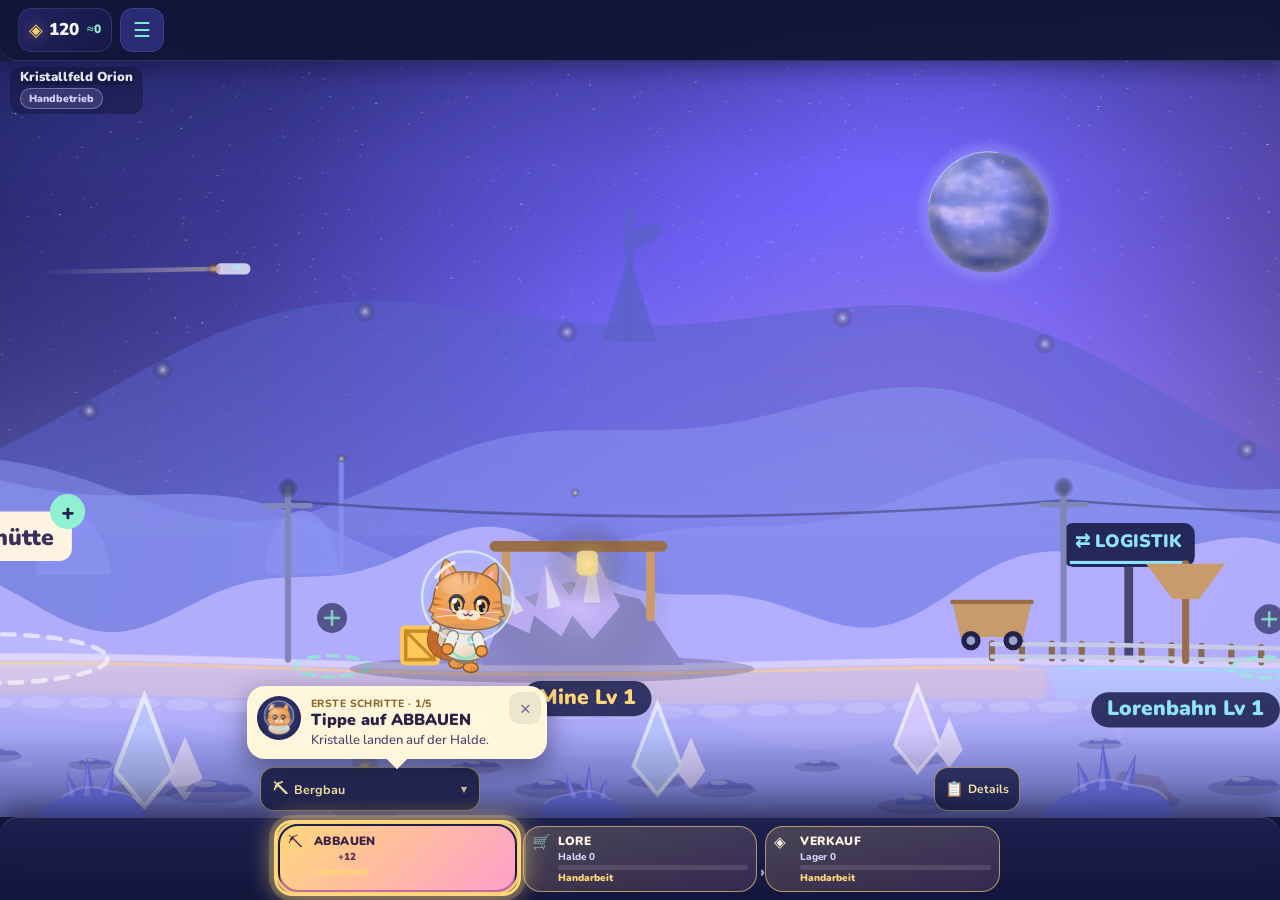
==== commit b5f0ded9: "Friends Beta ce89aea (2026-11-03)" ====
--- a/index.html
+++ b/index.html
@@ -14,7 +14,7 @@
     <link rel="icon" href="assets/icon.svg" type="image/svg+xml" />
     <link rel="apple-touch-icon" href="assets/icon-192.png" />
     <title>Space Kittens</title>
-    <link rel="stylesheet" href="styles.css" />
+    <link rel="stylesheet" href="styles.css?v=ce89aea789d7" />
   </head>
   <body>
     <!-- R3: shown only when styles.css did not load (an HTML preview, a copy of index.html without its folder): the
@@ -945,108 +945,108 @@
         <button class="secondary" data-studio-open="mochi">IM KÄTZCHEN-STUDIO ANSEHEN</button>
       </div>
     </div>
-    <script src="config.js"></script>
-    <script src="friends-beta.js"></script>
-    <script src="game-data.js"></script>
-    <script src="persistence.js"></script>
-    <script src="audio.js"></script>
-    <script src="monetization.js"></script>
-    <script src="engine/core.js"></script>
-    <script src="scenes/kittens.js"></script>
-    <script src="scenes/art.js"></script>
-    <script src="scenes/dna-visuals.js"></script>
-    <script src="scenes/cosmetic-art.js"></script>
-    <script src="scenes/ship-art.js"></script>
-    <script src="scenes/planet-layouts.js"></script>
-    <script src="scenes/colony-art.js"></script>
-    <script src="scenes/pyra-art.js"></script>
-    <script src="scenes/mekhanos-art.js"></script>
-    <script src="scenes/viridia-art.js"></script>
-    <script src="scenes/enemy-art.js"></script>
-    <script src="scenes/enemy-art-outer.js"></script>
-    <script src="scenes/colony-scene.js"></script>
-    <script src="scenes/mine-art.js"></script>
-    <script src="scenes/mine-scene.js"></script>
-    <script src="scenes/combat-scene.js"></script>
-    <script src="scenes/arena-scene.js"></script>
-    <script src="industry.js"></script>
-    <script src="deepcore.js"></script>
-    <script src="transport.js"></script>
-    <script src="logistics.js"></script>
-    <script src="freight.js"></script>
-    <script src="pyra.js"></script>
-    <script src="mekhanos.js"></script>
-    <script src="viridia.js"></script>
-    <script src="arsenal.js"></script>
-    <script src="combat-cat.js"></script>
-    <script src="challenge.js"></script>
-    <script src="campaign.js"></script>
-    <script src="fabrication.js"></script>
-    <script src="dna.js"></script>
-    <script src="dna2.js"></script>
-    <script src="arena.js"></script>
-    <script src="outer-campaigns.js"></script>
-    <script src="research.js"></script>
-    <script src="core.js"></script>
-    <script src="artifacts.js"></script>
-    <script src="onboarding-state.js"></script>
-    <script src="game.js"></script>
-    <script src="industry-ui.js"></script>
-    <script src="freight-ui.js"></script>
-    <script src="frostbyte.js"></script>
-    <script src="pyra-ui.js"></script>
-    <script src="cogsworth-ui.js"></script>
-    <script src="petalguard-ui.js"></script>
-    <script src="arsenal-ui.js"></script>
-    <script src="challenge-ui.js"></script>
-    <script src="campaign-ui.js"></script>
-    <script src="planet-gate.js"></script>
-    <script src="forge-ui.js"></script>
-    <script src="shop-ui.js"></script>
-    <script src="combat-cat-ui.js"></script>
-    <script src="combat-gun.js"></script>
-    <script src="prestige-ui.js"></script>
-    <script src="bazaar.js"></script>
-    <script src="income.js"></script>
-    <script src="market.js"></script>
-    <script src="fabrication-ui.js"></script>
-    <script src="combat-ui.js"></script>
-    <script src="dna-ui.js"></script>
-    <script src="dna2-ui.js"></script>
-    <script src="arena-ui.js"></script>
-    <script src="reveal.js"></script>
-    <script src="chest-reveal.js"></script>
-    <script src="expedition-ui.js"></script>
-    <script src="outer-campaigns-ui.js"></script>
-    <script src="rematch.js"></script>
-    <script src="deepcore-ui.js"></script>
-    <script src="batch-ui.js"></script>
-    <script src="mobile-ux.js"></script>
-    <script src="world-shell.js"></script>
-    <script src="menu-ui.js"></script>
-    <script src="galaxy.js"></script>
-    <script src="managers2.js"></script>
-    <script src="cargo-drone.js"></script>
-    <script src="chest-keys.js"></script>
-    <script src="galaxy-pass.js"></script>
-    <script src="galaxy-trials.js"></script>
-    <script src="research-ui.js"></script>
-    <script src="artifacts-ui.js"></script>
-    <script src="wardrobe.js"></script>
-    <script src="ship-studio.js"></script>
-    <script src="collection.js"></script>
-    <script src="onboarding.js"></script>
-    <script src="ftue.js"></script>
-    <script src="views-ux.js"></script>
-    <script src="gear-loop.js"></script>
-    <script src="combat-control.js"></script>
-    <script src="combat-tutorial.js"></script>
-    <script src="rematch-orders.js"></script>
-    <script src="missions.js"></script>
-    <script src="prestige-fx.js"></script>
-    <script src="lore.js"></script>
-    <script src="platform.js"></script>
-    <script src="frame-pacing.js"></script>
-    <script src="scenes/boot.js"></script>
+    <script src="config.js?v=ce89aea789d7"></script>
+    <script src="friends-beta.js?v=ce89aea789d7"></script>
+    <script src="game-data.js?v=ce89aea789d7"></script>
+    <script src="persistence.js?v=ce89aea789d7"></script>
+    <script src="audio.js?v=ce89aea789d7"></script>
+    <script src="monetization.js?v=ce89aea789d7"></script>
+    <script src="engine/core.js?v=ce89aea789d7"></script>
+    <script src="scenes/kittens.js?v=ce89aea789d7"></script>
+    <script src="scenes/art.js?v=ce89aea789d7"></script>
+    <script src="scenes/dna-visuals.js?v=ce89aea789d7"></script>
+    <script src="scenes/cosmetic-art.js?v=ce89aea789d7"></script>
+    <script src="scenes/ship-art.js?v=ce89aea789d7"></script>
+    <script src="scenes/planet-layouts.js?v=ce89aea789d7"></script>
+    <script src="scenes/colony-art.js?v=ce89aea789d7"></script>
+    <script src="scenes/pyra-art.js?v=ce89aea789d7"></script>
+    <script src="scenes/mekhanos-art.js?v=ce89aea789d7"></script>
+    <script src="scenes/viridia-art.js?v=ce89aea789d7"></script>
+    <script src="scenes/enemy-art.js?v=ce89aea789d7"></script>
+    <script src="scenes/enemy-art-outer.js?v=ce89aea789d7"></script>
+    <script src="scenes/colony-scene.js?v=ce89aea789d7"></script>
+    <script src="scenes/mine-art.js?v=ce89aea789d7"></script>
+    <script src="scenes/mine-scene.js?v=ce89aea789d7"></script>
+    <script src="scenes/combat-scene.js?v=ce89aea789d7"></script>
+    <script src="scenes/arena-scene.js?v=ce89aea789d7"></script>
+    <script src="industry.js?v=ce89aea789d7"></script>
+    <script src="deepcore.js?v=ce89aea789d7"></script>
+    <script src="transport.js?v=ce89aea789d7"></script>
+    <script src="logistics.js?v=ce89aea789d7"></script>
+    <script src="freight.js?v=ce89aea789d7"></script>
+    <script src="pyra.js?v=ce89aea789d7"></script>
+    <script src="mekhanos.js?v=ce89aea789d7"></script>
+    <script src="viridia.js?v=ce89aea789d7"></script>
+    <script src="arsenal.js?v=ce89aea789d7"></script>
+    <script src="combat-cat.js?v=ce89aea789d7"></script>
+    <script src="challenge.js?v=ce89aea789d7"></script>
+    <script src="campaign.js?v=ce89aea789d7"></script>
+    <script src="fabrication.js?v=ce89aea789d7"></script>
+    <script src="dna.js?v=ce89aea789d7"></script>
+    <script src="dna2.js?v=ce89aea789d7"></script>
+    <script src="arena.js?v=ce89aea789d7"></script>
+    <script src="outer-campaigns.js?v=ce89aea789d7"></script>
+    <script src="research.js?v=ce89aea789d7"></script>
+    <script src="core.js?v=ce89aea789d7"></script>
+    <script src="artifacts.js?v=ce89aea789d7"></script>
+    <script src="onboarding-state.js?v=ce89aea789d7"></script>
+    <script src="game.js?v=ce89aea789d7"></script>
+    <script src="industry-ui.js?v=ce89aea789d7"></script>
+    <script src="freight-ui.js?v=ce89aea789d7"></script>
+    <script src="frostbyte.js?v=ce89aea789d7"></script>
+    <script src="pyra-ui.js?v=ce89aea789d7"></script>
+    <script src="cogsworth-ui.js?v=ce89aea789d7"></script>
+    <script src="petalguard-ui.js?v=ce89aea789d7"></script>
+    <script src="arsenal-ui.js?v=ce89aea789d7"></script>
+    <script src="challenge-ui.js?v=ce89aea789d7"></script>
+    <script src="campaign-ui.js?v=ce89aea789d7"></script>
+    <script src="planet-gate.js?v=ce89aea789d7"></script>
+    <script src="forge-ui.js?v=ce89aea789d7"></script>
+    <script src="shop-ui.js?v=ce89aea789d7"></script>
+    <script src="combat-cat-ui.js?v=ce89aea789d7"></script>
+    <script src="combat-gun.js?v=ce89aea789d7"></script>
+    <script src="prestige-ui.js?v=ce89aea789d7"></script>
+    <script src="bazaar.js?v=ce89aea789d7"></script>
+    <script src="income.js?v=ce89aea789d7"></script>
+    <script src="market.js?v=ce89aea789d7"></script>
+    <script src="fabrication-ui.js?v=ce89aea789d7"></script>
+    <script src="combat-ui.js?v=ce89aea789d7"></script>
+    <script src="dna-ui.js?v=ce89aea789d7"></script>
+    <script src="dna2-ui.js?v=ce89aea789d7"></script>
+    <script src="arena-ui.js?v=ce89aea789d7"></script>
+    <script src="reveal.js?v=ce89aea789d7"></script>
+    <script src="chest-reveal.js?v=ce89aea789d7"></script>
+    <script src="expedition-ui.js?v=ce89aea789d7"></script>
+    <script src="outer-campaigns-ui.js?v=ce89aea789d7"></script>
+    <script src="rematch.js?v=ce89aea789d7"></script>
+    <script src="deepcore-ui.js?v=ce89aea789d7"></script>
+    <script src="batch-ui.js?v=ce89aea789d7"></script>
+    <script src="mobile-ux.js?v=ce89aea789d7"></script>
+    <script src="world-shell.js?v=ce89aea789d7"></script>
+    <script src="menu-ui.js?v=ce89aea789d7"></script>
+    <script src="galaxy.js?v=ce89aea789d7"></script>
+    <script src="managers2.js?v=ce89aea789d7"></script>
+    <script src="cargo-drone.js?v=ce89aea789d7"></script>
+    <script src="chest-keys.js?v=ce89aea789d7"></script>
+    <script src="galaxy-pass.js?v=ce89aea789d7"></script>
+    <script src="galaxy-trials.js?v=ce89aea789d7"></script>
+    <script src="research-ui.js?v=ce89aea789d7"></script>
+    <script src="artifacts-ui.js?v=ce89aea789d7"></script>
+    <script src="wardrobe.js?v=ce89aea789d7"></script>
+    <script src="ship-studio.js?v=ce89aea789d7"></script>
+    <script src="collection.js?v=ce89aea789d7"></script>
+    <script src="onboarding.js?v=ce89aea789d7"></script>
+    <script src="ftue.js?v=ce89aea789d7"></script>
+    <script src="views-ux.js?v=ce89aea789d7"></script>
+    <script src="gear-loop.js?v=ce89aea789d7"></script>
+    <script src="combat-control.js?v=ce89aea789d7"></script>
+    <script src="combat-tutorial.js?v=ce89aea789d7"></script>
+    <script src="rematch-orders.js?v=ce89aea789d7"></script>
+    <script src="missions.js?v=ce89aea789d7"></script>
+    <script src="prestige-fx.js?v=ce89aea789d7"></script>
+    <script src="lore.js?v=ce89aea789d7"></script>
+    <script src="platform.js?v=ce89aea789d7"></script>
+    <script src="frame-pacing.js?v=ce89aea789d7"></script>
+    <script src="scenes/boot.js?v=ce89aea789d7"></script>
   </body>
 </html>
--- a/styles.css
+++ b/styles.css
@@ -1 +1 @@
-#loadHint{display:none!important}@font-face{font-family:Nunito;font-style:normal;font-weight:500;font-display:swap;src:url(assets/fonts/nunito-latin-500-normal.woff2) format("woff2")}@font-face{font-family:Nunito;font-style:normal;font-weight:700;font-display:swap;src:url(assets/fonts/nunito-latin-700-normal.woff2) format("woff2")}@font-face{font-family:Nunito;font-style:normal;font-weight:800;font-display:swap;src:url(assets/fonts/nunito-latin-800-normal.woff2) format("woff2")}@font-face{font-family:Nunito;font-style:normal;font-weight:900;font-display:swap;src:url(assets/fonts/nunito-latin-900-normal.woff2) format("woff2")}@font-face{font-family:Space Grotesk;font-style:normal;font-weight:500;font-display:swap;src:url(assets/fonts/nunito-latin-800-normal.woff2) format("woff2")}@font-face{font-family:Space Grotesk;font-style:normal;font-weight:700;font-display:swap;src:url(assets/fonts/nunito-latin-900-normal.woff2) format("woff2")}:root{--bg: #121437;--surface: #1c1e54;--surface2: #222466;--ink: #f7f6fd;--muted: #9992c8;--cyan: #82edcd;--lime: #8beecd;--gold: #fbcc6a;--pink: #f188b4;--line: rgba(201, 194, 244, .13);--galaxy-light: #292c7b}*{box-sizing:border-box;-webkit-tap-highlight-color:transparent}body{margin:0;background:#0b0c21;color:var(--ink);font-family:Nunito,sans-serif;min-height:100vh}button{font:inherit;color:inherit;border:0;cursor:pointer}button:focus-visible{outline:3px solid #fcdf7d;outline-offset:2px}.app-shell{width:min(100%,480px);min-height:100vh;margin:auto;padding:env(safe-area-inset-top,14px) 16px calc(84px + env(safe-area-inset-bottom));background:radial-gradient(circle at 100% 0,var(--galaxy-light) 0,transparent 34%),radial-gradient(circle at 0 45%,#212363 0,transparent 28%),var(--bg);overflow:hidden;transition:background 1.2s ease}.topbar{height:61px;display:flex;align-items:center;justify-content:space-between}.brand{display:flex;align-items:center;gap:9px;letter-spacing:1.5px}.brand-mark{font-size:28px;color:var(--lime);text-shadow:0 0 18px var(--lime)}.brand strong,.brand small{display:block;line-height:.85}.brand strong{font:900 18px Space Grotesk}.brand small{font-size:10px;color:var(--cyan);letter-spacing:3.7px;margin:5px 0 0 2px}.gem-balance{background:#363993ad;border:1px solid var(--line);padding:8px 9px;border-radius:13px;display:flex;align-items:center;gap:5px}.gem-balance span{color:var(--pink)}.gem-balance i{font-style:normal;width:18px;height:18px;border-radius:50%;background:var(--pink);font-weight:900}.resource-panel{margin:8px 0 11px;padding:14px 16px;display:flex;justify-content:space-between;align-items:center;border:1px solid var(--line);background:linear-gradient(120deg,#232568eb,#181947e0);border-radius:19px;box-shadow:0 12px 30px #0c0d2444}.resource-main{display:flex;align-items:center;gap:10px}.ore-icon{color:var(--gold);font-size:27px;text-shadow:0 0 15px #fbc66a88}.resource-panel small,.status-card small,.hero-copy span,.section-heading span,.page-title span,.modal-box>span{display:block;color:var(--muted);font:800 10px Space Grotesk;letter-spacing:1px}.resource-panel strong{display:block;font:800 22px Space Grotesk}.income{text-align:right}.income strong{color:var(--lime);font-size:15px}.mini-resources{display:grid;grid-template-columns:repeat(5,1fr);gap:5px;margin:-3px 0 11px}.mini-resources>div,.daily-button{min-width:0;padding:7px 2px;text-align:center;border-radius:11px;border:1px solid var(--line);background:#191b4c;font-size:11px;color:var(--gold)}.mini-resources b,.mini-resources small,.daily-button b,.daily-button small{display:block}.mini-resources small,.daily-button small{overflow:hidden;text-overflow:ellipsis;color:var(--muted);font-size:7px;white-space:nowrap}.alloy-resource{color:#fccc86!important;border-color:#eab47b66!important;background:#32334e!important}.daily-button{padding:4px;background:#222465}.daily-button b{font-size:9px;color:#f9db79}.hero-art{background:linear-gradient(90deg,#131439bb,#13143922),url(assets/nebula-farm-hero.webp) center/cover}.quest-heading{margin-top:21px}.quest-heading>b{color:var(--cyan);font-size:11px}.quest-list{display:grid;gap:6px}.quest{display:flex;align-items:center;gap:9px;padding:9px 10px;border-radius:13px;background:#1a1c4e;border:1px solid var(--line)}.quest>span{width:23px;height:23px;border-radius:50%;display:grid;place-items:center;background:#303388;color:var(--cyan);font-size:11px;font-weight:900}.quest div{flex:1}.quest b,.quest small{display:block}.quest b{font-size:11px}.quest small{color:var(--muted);font-size:9px}.quest em{font-style:normal;color:var(--gold);font-size:10px;font-weight:900}.quest.done{opacity:.6}.spinner-card{display:flex;justify-content:space-between;align-items:center;padding:13px;margin-top:12px;border:1px solid #f3c97255;border-radius:17px;background:linear-gradient(90deg,#37374c,#20225a)}.spinner-card span{color:#f7d08a;font-size:9px;font-weight:900}.spinner-card h2{margin:2px 0;font:800 16px Space Grotesk}.spinner-card p{margin:0;color:#b7b5c3;font-size:10px}.spinner-card button{padding:10px;border-radius:11px;background:var(--gold);color:#1f215d;font-size:11px;font-weight:900}.combat-stats{display:flex;justify-content:space-between;align-items:center;margin-top:10px;padding:8px;border-radius:10px;background:#1e2059;border:1px solid var(--line)}.combat-stats small,.combat-stats b{display:block}.combat-stats small{color:var(--muted);font-size:8px}.combat-stats b{font-size:11px;color:var(--cyan)}.combat-stats button{padding:7px;border-radius:8px;background:#31337d;color:#c6ebf8;font-size:9px;font-weight:900}.combat-stats button.on{background:#42448c;color:#e1fbf2}.daily-track{display:grid;grid-template-columns:repeat(7,1fr);gap:4px;margin:10px 0 6px;padding:0;list-style:none}.daily-track li{padding:6px 0;border-radius:10px;border:1px solid var(--line);background:#191b4c;text-align:center;font-size:11px}.daily-track li b{display:block;font-size:14px}.daily-track li.done{opacity:.5}.daily-track li.today{border-color:var(--cyan);background:#2d3088}.daily-reward{margin:6px 0 10px!important;font-size:13px!important}.reward-orb{margin:12px auto;width:66px;height:66px;display:grid;place-items:center;border-radius:50%;background:radial-gradient(circle,#fdf2a8,#e1ab84);color:#fff;font-size:29px;box-shadow:0 0 25px #fbce7588}.status-row{display:grid;grid-template-columns:1fr 1fr 1fr;gap:7px}.status-card{text-align:left;display:flex;align-items:center;gap:5px;padding:9px 6px;min-width:0;background:#191b4c;border:1px solid var(--line);border-radius:13px}.status-card>span{color:var(--cyan);font-size:16px}.status-card b{display:block;overflow:hidden;text-overflow:ellipsis;white-space:nowrap;font-size:11px}.screen{display:none;animation:enter .25s ease}.screen.active{display:block}@keyframes enter{0%{opacity:.4;transform:translateY(6px)}}.hero-card{position:relative;min-height:217px;margin:16px 0 23px;padding:19px;overflow:hidden;border-radius:24px;border:1px solid #7f74c855;background:linear-gradient(130deg,#262871,#171945 65%)}.hero-card:after{content:"";position:absolute;inset:0;background:linear-gradient(90deg,#17194500 43%,#171945cc)}.planet{position:absolute;border-radius:50%;filter:drop-shadow(0 0 20px #8a7be899)}.planet-a{width:148px;height:148px;right:-16px;top:24px;background:radial-gradient(circle at 34% 28%,#8fd3e9 0 4%,#796cd0 24%,#2a2d7f 62%,#222466)}.planet-b{width:52px;height:52px;right:135px;bottom:-22px;background:#d1a8b9}.stars{position:absolute;right:18px;top:13px;color:#e1def999;letter-spacing:12px}.hero-copy{position:relative;z-index:1}.hero-copy span{color:var(--cyan)}.hero-copy h1{margin:6px 0;font:800 28px/1 Space Grotesk}.hero-copy p{color:#beb8e6;font-size:13px}.collect-button{position:absolute;z-index:2;left:19px;bottom:18px;padding:9px 14px;min-width:132px;text-align:left;border-radius:14px;color:#121437;background:linear-gradient(135deg,#85f0d0,#8ecce1);box-shadow:0 6px 20px #84eccc55}.collect-button span{font-size:18px;margin-right:5px}.collect-button b{font-size:12px;letter-spacing:.6px}.collect-button small{display:block;margin-left:24px;font-weight:800}.collect-button em{font-style:normal}.planet-theme-ice{background:linear-gradient(130deg,#2c2f85,#191b4b 65%)}.planet-theme-ice .planet-a{background:radial-gradient(circle at 34% 28%,#e5f6fc 0 4%,#84d1eb 24%,#8acee5 62%,#252870)}.planet-theme-volcanic{background:linear-gradient(130deg,#2e3189,#1c1e3d 65%)}.planet-theme-volcanic .planet-a{background:radial-gradient(circle at 34% 28%,#fbd36a 0 4%,#f08a92 24%,#30338f 62%,#1a1c4e)}.planet-theme-machine{background:linear-gradient(130deg,#494a72,#1d1f41 65%)}.planet-theme-machine .planet-a{background:radial-gradient(circle at 34% 28%,#c0e1d6 0 4%,#aec2bc 24%,#40427d 62%,#242550)}.planet-panel{margin:-10px 0 19px}.planet-panel .section-heading{margin-bottom:7px}.planet-panel .section-heading>b{color:var(--gold);font-size:11px}.planet-list{display:grid;grid-template-columns:1fr 1fr;gap:7px}.planet-route{display:flex;align-items:center;gap:7px;padding:8px;border:1px solid var(--line);border-radius:13px;background:#1c1d53;text-align:left}.planet-route>span{font-size:21px}.planet-route b,.planet-route small{display:block}.planet-route b{font-size:10px}.planet-route small{margin-top:2px;color:var(--muted);font-size:8px}.planet-route.selected{border-color:#82edcd;background:#212464}.planet-route.locked{opacity:.58;filter:saturate(.3)}.survey-button{width:100%;margin-top:8px;padding:9px;border-radius:11px;background:#2d3084;color:#dbfaf1;font-size:10px;font-weight:900}.survey-button:disabled{background:#23255f;color:#8d87b5}.event-card{position:relative;display:flex;align-items:center;gap:9px;margin:18px 0;padding:12px;border:1px solid #f2cc7388;border-radius:17px;background:linear-gradient(115deg,#2c2e5f,#262862)}.event-card.hidden{display:none}.event-icon{font-size:26px;color:#fce38d;text-shadow:0 0 12px #f4cd71}.event-card>div{flex:1}.event-card small{color:#f0c981;font-size:8px;font-weight:900}.event-card h3{margin:2px 0;font-size:13px}.event-card p,.event-card em{display:block;margin:0;color:#dad7ed;font-size:9px}.event-card em{margin-top:3px;color:#aef0da;font-style:normal;font-weight:800}.event-card>button{padding:7px;border-radius:9px;background:#f4cd71;color:#171844;font-size:9px;font-weight:900}.event-card>#eventIgnore{position:absolute;top:2px;right:3px;padding:1px 6px;background:transparent;color:#d7c2a3;font-size:17px}.research-panel{margin:19px 0}.research-panel.hidden{display:none}.research-panel .section-heading>b{color:#ccc6f5;font-size:10px}.research-list{display:grid;gap:7px}.research-card{display:flex;align-items:center;gap:9px;padding:10px;border:1px solid #998ee344;border-radius:14px;background:linear-gradient(115deg,#232564,#1c1d53)}.research-card>span{font-size:21px}.research-card>div{flex:1}.research-card b,.research-card small{display:block}.research-card b{font-size:11px}.research-card small{margin-top:2px;color:#bcb7df;font-size:9px}.research-card button{padding:7px;border-radius:9px;background:#3e407a;color:#e4e0fa;font-size:9px;font-weight:900}.research-card.complete{border-color:#88e7cb88;background:#1d1f57}.research-card.complete button{background:transparent;color:#92eacd}.research-card.locked{opacity:.55;filter:saturate(.45)}.research-card button:disabled{cursor:default}.faction-panel{margin:19px 0}.faction-panel.hidden{display:none}.faction-panel .section-heading>b{color:#fbcc6a;font-size:9px}.faction-list{display:grid;gap:7px}.faction-card{display:flex;align-items:center;gap:9px;padding:10px;border:1px solid #8379c455;border-radius:14px;background:#1e2059}.faction-card>span{font-size:22px}.faction-card>div{flex:1}.faction-card b,.faction-card small{display:block}.faction-card b{font-size:11px}.faction-card small{margin-top:2px;color:#afa9d7;font-size:9px}.faction-card button{padding:7px;border-radius:9px;background:#3d4090;color:#dbf3fb;font-size:9px;font-weight:900}.faction-card.friendly{border-color:#8ae5ca88;background:#1c1e55}.faction-card.friendly small,.faction-card.friendly button{color:#9cedd2}.faction-card button:disabled{background:transparent}.section-heading{display:flex;justify-content:space-between;align-items:end;margin-bottom:10px}.section-heading span,.page-title span{color:var(--cyan)}.section-heading h2{margin:3px 0 0;font:800 19px Space Grotesk}.tiny-button{padding:7px 10px;border-radius:10px;color:#e1def9;background:#272a76;font-size:11px;font-weight:800}.production-list,.trade-list,.crew-list{display:grid;gap:9px}.production-card,.trade-card,.crew-card{display:flex;align-items:center;gap:10px;padding:11px;border:1px solid var(--line);border-radius:17px;background:linear-gradient(115deg,#1e205a,#191b4c)}.building-icon,.trade-icon,.crew-avatar{flex:0 0 42px;height:42px;border-radius:13px;display:grid;place-items:center;font-size:23px;background:#2e3186}.production-info,.trade-info,.crew-info{flex:1;min-width:0}.production-info h3,.trade-info h3,.crew-info h3{margin:0;font-size:14px}.production-info p,.trade-info p,.crew-info p{margin:2px 0 0;color:var(--muted);font-size:11px}.buy-button,.trade-button,.crew-button{padding:8px 9px;border-radius:10px;background:#2e3184;color:var(--cyan);font-size:11px;font-weight:900;white-space:nowrap}.buy-button.affordable,.crew-button.affordable{color:#161843;background:var(--lime)}.offline-note{text-align:center;color:#8e88b4;font-size:10px;margin:14px 0}.page-title{padding:21px 2px 15px}.page-title h1{margin:4px 0;font:800 26px Space Grotesk}.page-title p{margin:0;color:var(--muted);font-size:13px}.market-alert{margin-bottom:12px;padding:11px;border-radius:12px;border:1px solid #edbe7855;background:#37374e66;color:#fccd7b;font-size:12px}.trade-card{padding:13px}.trade-price{color:var(--lime)!important;font-weight:800}.trade-button{background:#494b8d;color:#dbfaf0}.enemy-card{position:relative;overflow:hidden;padding:17px;border:1px solid #ef8bb455;border-radius:22px;background:linear-gradient(135deg,#2b2c59,#1f2153)}.enemy-art{height:122px;display:grid;place-items:center;font-size:80px;color:#ed8eb6;filter:drop-shadow(0 0 25px #f188b488)}.enemy-art span{position:absolute;font-size:21px;color:var(--gold);right:30px;top:62px}.enemy-title{display:flex;justify-content:space-between;align-items:end}.enemy-title small{color:#ef93b9;font-size:10px}.enemy-title h2{margin:4px 0;font:800 21px Space Grotesk}.reward{color:var(--gold);font-size:12px}.health{height:8px;border-radius:10px;background:#1a1b3f;margin:10px 0;overflow:hidden}.health i{display:block;height:100%;width:100%;transition:width .15s;background:linear-gradient(90deg,#f387b4,#fba06d)}.battle-button{width:100%;padding:12px;border-radius:13px;background:#ea90b5;color:#fff;font-size:13px;font-weight:900;letter-spacing:.5px}.battle-button small{float:right;color:#fbd4e4;font-size:10px}.info-card{display:flex;gap:10px;margin-top:12px;padding:13px;border-radius:16px;background:#1e205a;border:1px solid var(--line)}.info-card span{font-size:27px;color:var(--gold)}.info-card b{font-size:13px}.info-card p{margin:3px 0 0;color:var(--muted);font-size:11px}.enemy-card.hit{animation:enemyHit .22s ease}@keyframes enemyHit{25%{transform:translate(-5px);filter:brightness(1.6)}75%{transform:translate(5px)}}.battle-laser{position:absolute;z-index:6;left:13%;bottom:57px;width:8px;height:3px;border-radius:9px;background:#c6f8e9;box-shadow:0 0 11px 3px #80efce;pointer-events:none;animation:battleLaser .55s ease-out forwards}.damage-pop{position:absolute;z-index:7;right:24%;top:82px;color:#fdf0aa;font-size:16px;text-shadow:0 0 8px #f5848e;pointer-events:none;animation:damagePop .62s ease-out forwards}@keyframes battleLaser{70%{transform:translate(175px,-63px) scaleX(7);opacity:1}to{transform:translate(190px,-69px) scaleX(8);opacity:0}}@keyframes damagePop{to{transform:translateY(-32px) scale(1.25);opacity:0}}.defeat-burst{position:absolute;z-index:8;left:50%;top:82px;width:16px;height:16px;border-radius:50%;background:#fdf5bd;box-shadow:0 0 #f5848e,0 0 16px #fdf4b4;pointer-events:none;animation:defeatBurst .8s ease-out forwards}.defeat-burst.boss-burst{background:#fdf0a8;box-shadow:0 0 #fbd06a,0 0 26px #fce07d;animation-duration:.9s}@keyframes defeatBurst{to{transform:translate(-50%,-50%) scale(11);box-shadow:0 0 0 28px #fb956a00,0 0 42px #fdf4b400;opacity:0}}.crew-card{padding:12px}.crew-avatar{background:linear-gradient(135deg,#867dbf,#313493)}.crew-avatar.locked{filter:grayscale(1);opacity:.6}.crew-level{color:var(--gold)!important}.prestige-card{text-align:center;padding:23px 18px;margin-bottom:15px;border:1px solid #9c90eb66;border-radius:22px;background:radial-gradient(circle at 50% 0,#414390,#1f214d 60%)}.prestige-orbit{margin:auto auto 8px;width:71px;height:71px;display:grid;place-items:center;border:1px solid #b3a9f0;border-radius:50%;font-size:33px;color:#cec8f5;box-shadow:0 0 25px #9f93ec66}.prestige-card small,.prestige-card span{display:block;color:#b2acd8;font-weight:800;font-size:10px;letter-spacing:1px}.prestige-card strong{display:block;font:800 40px Space Grotesk;color:#fdefb1}.prestige-card button,.modal-box button{margin-top:15px;padding:12px 15px;border-radius:12px;background:linear-gradient(135deg,#c7c0f4,#8171e6);color:#1d1f57;font-size:12px;font-weight:900}.prestige-card p{margin:9px 0 0;color:#938eae;font-size:10px}.upgrade-grid{display:grid;grid-template-columns:1fr 1fr;gap:8px}.star-upgrade{padding:12px;border:1px solid var(--line);border-radius:15px;background:#1d1f56}.star-upgrade span{color:#bdb5f2;font-size:21px}.star-upgrade b,.star-upgrade small{display:block}.star-upgrade b{margin-top:7px;font-size:12px}.star-upgrade small{color:var(--muted);font-size:10px;margin:3px 0 9px}.star-upgrade button{padding:5px 7px;border-radius:7px;background:#43468a;color:#d7d2f7;font-size:10px;font-weight:900}.crew-command-card{display:flex;align-items:center;gap:10px;margin-bottom:9px;padding:12px;border:1px solid #9285e377;border-radius:17px;background:linear-gradient(120deg,#2f316c,#20225f)}.crew-command-card>div{flex:1}.crew-command-card span,.crew-command-card h2,.crew-command-card p{display:block;margin:0}.crew-command-card span{color:#d1cbf6;font-size:8px;font-weight:900;letter-spacing:.7px}.crew-command-card h2{margin-top:2px;font-size:19px}.crew-command-card p{margin-top:3px;color:#bcb6e5;font-size:8px;line-height:1.25}.crew-command-card button{padding:8px;border-radius:9px;background:#aca2ef;color:#26285e;font-size:8px;font-weight:900}.crew-command-card button:disabled{opacity:.48}.crew-synergy{margin:-2px 0 9px;padding:8px 10px;border:1px solid #90dfc755;border-radius:11px;background:#1c1e54;color:#9cebd3;font-size:8px;font-weight:900;line-height:1.3}.crew-card{align-items:flex-start}.crew-card.active{border-color:#95e4ca99;background:linear-gradient(115deg,#1d1f57,#222466)}.crew-card.locked{opacity:.72}.crew-info>span{display:block;color:#c7c0f4;font-size:8px;font-weight:900;letter-spacing:.35px}.crew-info h3{margin-top:2px}.crew-info small,.crew-info em{display:block;margin-top:4px;font-size:8px;font-style:normal;line-height:1.2}.crew-info small{color:#a1ead4}.crew-info em{color:#aea8d4}.crew-actions{display:grid;gap:5px;min-width:78px}.crew-upgrade{padding:6px;border-radius:8px;background:#45488e;color:#e1ddf9;font-size:7px;font-weight:900}.crew-upgrade.affordable{background:#e5c480;color:#1e1f50}.crew-upgrade:disabled{opacity:.48}.crew-scene-signals{position:absolute;inset:0;pointer-events:none;overflow:hidden}.crew-signal{position:absolute;display:grid;place-items:center;width:19px;height:19px;border:1px solid #a5e0f499;border-radius:50%;background:#2e318bbb;box-shadow:0 0 12px #80d3ef99;animation:crewSignal 3.6s ease-in-out infinite}.crew-signal b{font-size:11px}.signal-1{right:22%;top:23%;animation-delay:.2s}.signal-3{right:12%;bottom:30%;animation-delay:.7s}.signal-4{left:21%;top:23%;background:#8379c3bb}.signal-5{right:8%;top:12%;background:#7e72cabb;animation-duration:4.4s}.signal-6{left:12%;bottom:25%;background:#434693bb}@keyframes crewSignal{50%{transform:translateY(-7px) scale(1.08);filter:brightness(1.25)}}@media (max-width: 430px){.territory-actions,.strategic-event-actions{display:grid;grid-template-columns:1fr 1fr}.territory-actions button,.strategic-event-actions button{min-height:40px}.strategic-event{align-items:flex-start}.territory-top>div{overflow-wrap:anywhere}}@media (max-width: 340px){.strategic-event{gap:7px;padding:10px}.strategic-event-icon{flex-basis:30px;height:30px;font-size:17px}.territory-card{padding:8px}}.bottom-nav{position:fixed;z-index:5;bottom:0;left:50%;transform:translate(-50%);width:min(100%,480px);padding:8px 12px calc(8px + env(safe-area-inset-bottom));display:flex;justify-content:space-between;background:#14163ddb;backdrop-filter:blur(14px);border-top:1px solid var(--line)}.nav-item{min-width:52px;padding:4px;background:transparent;color:#8c86b6}.nav-item span,.nav-item b{display:block}.nav-item span{font-size:20px;line-height:20px}.nav-item b{margin-top:2px;font-size:9px}.nav-item.active{color:var(--cyan)}.toast{position:fixed;z-index:15;left:50%;bottom:84px;transform:translate(-50%,20px);padding:9px 13px;border-radius:10px;background:#ddfaf0;color:#151740;font-size:12px;font-weight:900;opacity:0;transition:.2s;pointer-events:none}.toast.visible{opacity:1;transform:translate(-50%)}.modal{position:fixed;z-index:20;inset:0;display:grid;place-items:center;padding:25px;background:#0b0c21aa;backdrop-filter:blur(5px)}.modal.hidden{display:none}.modal-box{position:relative;max-width:340px;padding:25px;border-radius:22px;background:#1f215c;border:1px solid #8378c455;text-align:center}.modal-box h2{margin:5px 0;font:800 27px Space Grotesk}.modal-box p{color:#b6b1da;font-size:13px;line-height:1.4}.modal-box button{background:var(--lime)}.close-modal{position:absolute;right:10px;top:6px;background:none;color:#a8a1d2;font-size:26px}@media (min-width: 600px){body{padding:20px 0;background:#0b0c21}.app-shell{min-height:calc(100vh - 40px);border-radius:28px;box-shadow:0 0 80px #0a0a0a}}@media (prefers-reduced-motion: reduce){*,*:before,*:after{animation-duration:.01ms!important;animation-iteration-count:1!important;scroll-behavior:auto!important}}button{touch-action:manipulation}.progression-hidden{display:none!important}@media (max-width: 430px){.production-card,.trade-card,.crew-card{gap:8px;padding:10px}.production-card{align-items:center}.production-info p{line-height:1.25}.buy-button,.trade-button,.crew-button,.crew-upgrade,.territory-actions button,.strategic-event-actions button{min-height:40px}.bottom-nav{gap:3px}.nav-item{min-height:44px;padding-inline:5px}.territory-actions,.strategic-event-actions{display:grid;grid-template-columns:1fr 1fr}.territory-actions button:last-child,.strategic-event-actions button:last-child{grid-column:auto}.crew-actions{min-width:72px}.crew-info h3{font-size:12px}}@media (max-width: 340px){.pipeline-stages{gap:3px}.pipeline-stages b{font-size:8px}.status-row{gap:4px}.status-card{padding:6px}.page-title h1{font-size:22px}.territory-top b{font-size:9px}}.intro-box{padding-top:23px}.intro-portrait{margin:13px auto;width:74px;height:74px;display:grid;place-items:center;border-radius:28px;background:linear-gradient(135deg,#8578d8,#90dfc7);font-size:37px;box-shadow:0 10px 26px #83d2ec55}.intro-box p{min-height:56px}.text-button{display:block!important;margin:8px auto 0!important;padding:3px!important;background:transparent!important;color:#a29bce!important;font-size:10px!important}.achievement-heading{margin-top:19px}.achievement-heading>b{color:var(--gold);font-size:11px}.achievement-list{display:grid;grid-template-columns:1fr 1fr;gap:7px}.achievement{padding:10px;border-radius:13px;border:1px solid var(--line);background:#1c1d53;opacity:.48}.achievement.unlocked{opacity:1;border-color:#8ce3c955;background:#202260}.achievement span{font-size:19px}.achievement b,.achievement small{display:block}.achievement b{margin-top:3px;font-size:10px}.achievement small{color:var(--muted);font-size:8px}.expedition-card{display:flex;gap:12px;padding:14px;margin:12px 0;border-radius:18px;border:1px solid #9387e155;background:linear-gradient(120deg,#2c2f75,#1e205b)}.expedition-art{font-size:37px;color:#c5bef3;text-shadow:0 0 18px #ada2ef}.expedition-card>div:last-child{flex:1}.expedition-card span{color:#b3aaf0;font-size:9px;font-weight:900}.expedition-card h2{margin:3px 0;font:800 15px Space Grotesk}.expedition-card p{margin:0;color:#b4aeda;font-size:10px}.expedition-card button{margin-top:9px;padding:7px 9px;border-radius:9px;background:#a79cee;color:#1f215d;font-size:10px;font-weight:900}.expedition-card button:disabled{opacity:.55}.collect-button{animation:collectGlow 2.6s ease-in-out infinite}@keyframes collectGlow{50%{transform:translateY(-2px);box-shadow:0 9px 25px #84eccc99}}.credit-burst{position:absolute;z-index:8;color:#c6f8e9;font-size:12px;font-weight:900;pointer-events:none;animation:creditBurst .8s ease-out forwards;text-shadow:0 0 10px #83eccd}@keyframes creditBurst{to{transform:translateY(-52px) scale(1.15);opacity:0}}.mining-beam{position:absolute;z-index:3;right:39px;bottom:35px;width:3px;height:2px;transform:rotate(37deg);transform-origin:right center;background:#c2f7e7;box-shadow:0 0 9px 3px #81eecd;pointer-events:none;animation:miningBeam .78s ease-out forwards}@keyframes miningBeam{0%{height:2px;opacity:0}20%{height:115px;opacity:1}to{height:148px;opacity:0}}.drone-swarm{position:absolute;z-index:2;right:43px;bottom:21px;width:112px;height:88px;pointer-events:none}.drone-swarm i{position:absolute;color:#a9f4de;font-style:normal;font-size:16px;text-shadow:0 0 9px #83edcd;animation:droneOrbit calc(2.3s + var(--drone) * .16s) ease-in-out infinite alternate;animation-delay:calc(var(--drone) * -.2s)}@keyframes droneOrbit{to{transform:translate(8px,-12px) rotate(35deg);opacity:.65}}.planet-a{animation:planetFloat 8s ease-in-out infinite}.planet-b{animation:planetFloat 5s ease-in-out infinite reverse}.ship-art{animation:shipFloat 2.8s ease-in-out infinite}@keyframes planetFloat{50%{transform:translateY(-9px) rotate(5deg)}}@keyframes shipFloat{50%{transform:translateY(-4px) rotate(-3deg)}}.hero-card{perspective:700px}.planet-a{overflow:hidden;transform-style:preserve-3d;box-shadow:inset -18px -12px 22px #13143999,0 0 32px #90d9f188;animation:planetDrift 8s ease-in-out infinite}.planet-a:before,.planet-a:after{content:"";position:absolute;inset:0;border-radius:inherit;pointer-events:none}.planet-a:before{background:repeating-linear-gradient(105deg,#ffffff15 0 7px,#14153c12 8px 17px);mix-blend-mode:screen;animation:planetSurface 8s linear infinite}.planet-a:after{inset:-5px;border:2px solid #c0e9f755;box-shadow:0 0 17px #92daf299,inset 0 0 12px #dbfbf155}.planet-b{box-shadow:inset -8px -7px 10px #222464,0 0 16px #f8a4c788}.asteroid-field{position:absolute;z-index:1;right:8px;bottom:18px;width:160px;height:105px;pointer-events:none;animation:asteroidDrift 12s linear infinite}.asteroid-field i{position:absolute;width:7px;height:7px;border-radius:50%;background:#c3b7a2;box-shadow:inset -2px -2px 2px #454658,0 0 6px #d8c28d55}.asteroid-field i:nth-child(1){left:8px;top:74px}.asteroid-field i:nth-child(2){left:54px;top:28px;width:5px;height:5px}.asteroid-field i:nth-child(3){left:112px;top:55px;width:9px;height:9px}.asteroid-field i:nth-child(4){left:141px;top:14px;width:4px;height:4px}@keyframes planetDrift{50%{transform:translateY(-9px) rotateY(13deg) rotate(4deg)}}@keyframes planetSurface{to{transform:translate(45px)}}@keyframes asteroidDrift{to{transform:translate(-18px,9px) rotate(10deg)}}.enemy-card.boss{animation:bossPulse 1.8s ease-in-out infinite}@keyframes bossPulse{50%{box-shadow:0 0 26px #fbcc6a55}}.enemy-card.boss:before{content:"";position:absolute;z-index:0;right:16px;top:24px;width:116px;height:116px;border:2px solid #fcdb7d55;border-radius:50%;box-shadow:0 0 0 14px #fbc96a20,0 0 30px #fbcd6a88;animation:bossOrbit 3.5s linear infinite}.enemy-card.boss:after{content:"WARNUNG";position:absolute;z-index:3;right:13px;top:10px;padding:3px 6px;border-radius:7px;background:#fbcf6a;color:#1e2059;font-size:8px;font-weight:900;letter-spacing:.7px;animation:bossWarning .9s steps(2) infinite}.enemy-card.boss .enemy-art,.enemy-card.boss .enemy-title{position:relative;z-index:1}.enemy-card.boss .enemy-art{transform:scale(1.08);filter:drop-shadow(0 0 25px #fbd86a)}@keyframes bossOrbit{to{transform:rotate(360deg) scale(.92)}}@keyframes bossWarning{50%{opacity:.4}}.drop-preview{margin:2px 0 9px;color:#c0b9ee;font-size:10px}.enemy-card.boss{border-color:#fbcc6a99;background:linear-gradient(135deg,#303271,#222457)}.enemy-card.boss .enemy-art{color:#fcd67a}.ship-card{margin-top:12px;padding:13px;border:1px solid #82edcd55;border-radius:18px;background:linear-gradient(120deg,#202261,#1f2057)}.ship-art{float:left;margin-right:11px;font-size:34px}.ship-copy span{color:var(--cyan);font-size:9px;font-weight:900}.ship-copy h2{margin:2px 0;font:800 16px Space Grotesk}.ship-copy h2 b{margin-left:4px;color:var(--gold)}.ship-copy p{margin:0;color:var(--muted);font-size:10px}.ship-upgrades{clear:both;display:grid;grid-template-columns:1fr 1fr;gap:6px;margin-top:11px}.ship-upgrades button{padding:7px 3px;border-radius:9px;background:#2d3080;color:#d9f2fa;font-size:9px;font-weight:900}.ship-upgrades button:last-child{background:#8b83b9;color:#e5e1fa}.ship-upgrades b{display:block;color:var(--gold);font-size:9px}.inventory-list{display:grid;grid-template-columns:1fr 1fr;gap:7px}.item-card{display:flex;align-items:center;gap:7px;padding:9px;border:1px solid var(--line);border-radius:12px;background:#1c1d53}.item-card span{font-size:20px}.item-card b,.item-card small{display:block}.item-card b{font-size:10px}.item-card small{font-size:8px}.rarity-normal{border-color:#908cb155}.rarity-rare{border-color:#8677e7aa}.rarity-rare small{color:#988beb}.rarity-epic{border-color:#9d91ebaa}.rarity-epic small{color:#f8a7c9}.rarity-legendary{border-color:#fbcc6acc;background:linear-gradient(120deg,#212352,#1d1f58)}.rarity-legendary small{color:#fce192}.vault-offers{display:grid;gap:6px;margin:12px 0;text-align:left}.vault-offers div{padding:8px;border-radius:9px;background:#191b4c;border:1px solid var(--line)}.vault-offers b,.vault-offers small{display:block}.vault-offers b{font-size:11px}.vault-offers small{color:var(--muted);font-size:9px}.ship-models{clear:both;display:grid;grid-template-columns:repeat(3,1fr);gap:5px;padding-top:9px}.ship-models button{padding:6px 2px;border-radius:8px;background:#24266c;color:#a59dd9;font-size:9px}.ship-models button.active{background:#a0c3cf;color:#e8fcf6}.ship-models small{font-size:8px;color:inherit}.item-bonuses{display:flex;gap:5px;flex-wrap:wrap;margin:-2px 0 9px}.item-bonuses span{padding:4px 6px;border:1px solid #8677e755;border-radius:999px;background:#1e205b;color:#c6ebf8;font-size:8px;font-weight:800}.item-bonuses span:nth-child(2){border-color:#9c90eb66;color:#d5d0f7}.item-bonuses span:nth-child(3){border-color:#fbd26a66;color:#fde4a6}.item-archive{margin:-3px 0 8px;color:#a69ed7;font-size:8px;font-weight:800;letter-spacing:.35px}.health{position:relative}.health>b{position:absolute;z-index:1;inset:0;display:grid;place-items:center;color:#e7f7fc;font-size:8px;text-shadow:0 1px 2px #101130}.enemy-card.critical .health i{background:linear-gradient(90deg,#f5848e,#fbd26a)}.enemy-card.critical .enemy-art{animation:enemyCritical .55s ease-in-out infinite alternate}@keyframes enemyCritical{to{transform:translate(3px) scale(1.06);filter:drop-shadow(0 0 7px #f5848e)}}.combo-text{margin:7px 0 0;color:#9fd8eb;font-size:9px;text-align:center}.enemy-card:has(.combo-text){padding-bottom:13px}.weapon-types{display:grid;grid-template-columns:repeat(3,1fr);gap:5px;padding-top:7px}.weapon-types button{padding:6px 2px;border-radius:8px;background:#212464;color:#a59dd9;font-size:9px}.weapon-types button.active{background:#545583;color:#fde7f0}.weapon-types small{font-size:8px;color:inherit}.weapon-effect{margin:6px 0 -3px;color:#bfb8f2;font-size:9px;text-align:center}.ship-card.overcharged{border-color:#fcdf7d;box-shadow:0 0 23px #fbd56f55;animation:overchargePulse .7s ease-in-out infinite alternate}.ship-card.overcharged .ship-art{filter:drop-shadow(0 0 10px #fbe271)}@keyframes overchargePulse{to{box-shadow:0 0 34px #fbc16a99}}.ship-models{grid-template-columns:repeat(2,1fr)}.planet-route .planet-bonus{display:block;margin-top:3px;color:#baf4e1;font-size:7px;font-weight:900;letter-spacing:.15px}.planet-route.selected .planet-bonus{color:#f8db86}.planet-cloud{position:absolute;z-index:3;display:block;border-radius:50%;pointer-events:none;background:linear-gradient(105deg,#effdf900 16%,#f1fdf963,#effdf900 72%);filter:blur(2px);opacity:.66;animation:cloudDrift 9s linear infinite}.cloud-one{width:136px;height:33px;top:41px;left:-12px;transform:rotate(-21deg)}.cloud-two{width:114px;height:24px;top:91px;left:28px;transform:rotate(17deg);opacity:.38;animation-duration:12s;animation-direction:reverse}.planet-rings{position:absolute;z-index:4;right:-27px;top:92px;width:184px;height:48px;border:5px solid #bfe9f777;border-left-color:transparent;border-right-color:#dcfbf222;border-radius:50%;transform:rotate(-18deg) rotateX(62deg);filter:drop-shadow(0 0 7px #80d3ef88);pointer-events:none;animation:ringWobble 7s ease-in-out infinite}.planet-rings i{position:absolute;left:17px;right:19px;top:-6px;height:23px;border-top:2px solid #f2fdfa88;border-radius:50%;display:block}.planet-theme-volcanic .planet-cloud{background:linear-gradient(105deg,#fddca100 16%,#fcb67765,#fddca100 72%)}.planet-theme-volcanic .planet-rings{border-color:#fcca8577;border-left-color:transparent;border-right-color:#fba96a22;filter:drop-shadow(0 0 7px #fba86a88)}.planet-theme-machine .planet-cloud{opacity:.22}.planet-theme-machine .planet-rings{border-color:#a3c5d177;border-left-color:transparent;border-right-color:#c6f0e322}.planet-theme-ice .planet-rings{border-color:#e8fcf699;border-left-color:transparent}.planet-theme-ice .planet-cloud{opacity:.82}@keyframes cloudDrift{to{translate:22px -5px}}@keyframes ringWobble{50%{transform:rotate(-15deg) rotateX(62deg) translateY(-4px);opacity:.72}}.combat-stats{display:grid;grid-template-columns:1.15fr repeat(3,1fr);gap:5px;align-items:center}.combat-stats button{min-height:38px;padding:5px 3px;font-size:8px}.combat-stats button:disabled{opacity:.48}.combat-readout{margin:0 0 9px;padding:5px 7px;border-radius:8px;background:#161842aa;color:#b0f5e0;font-size:8px;font-weight:900;letter-spacing:.2px}.enemy-card.aimed{box-shadow:inset 0 0 0 1px #86f0d0,0 0 22px #80efce66}.enemy-card.aimed .enemy-art{animation:targetLock .42s ease-in-out infinite alternate}@keyframes targetLock{to{filter:drop-shadow(0 0 28px #9bf3d8);transform:scale(1.045)}}.enemy-card.boss.enraged{border-color:#f5848e;box-shadow:inset 0 0 28px #f5848e22,0 0 32px #f5848e88;animation:bossEnrage .55s ease-in-out infinite alternate}.enemy-card.boss.enraged:before{border-color:#f5848ebb;box-shadow:0 0 0 18px #f5848e25,0 0 35px #f5848ecc;animation-duration:1.15s}.enemy-card.boss.enraged:after{content:"PHASE 2";background:#f5848e;color:#1b1d51}@keyframes bossEnrage{to{transform:translateY(-2px);filter:saturate(1.35)}}.planet-theme-ice .planet-a:before{background:linear-gradient(128deg,#ecfdf800 16%,#ecfdf88a 17% 20%,#fff0 21% 42%,#cbedf977 43% 46%,#fff0 47%),repeating-linear-gradient(42deg,#9dddf322 0 8px,#fff0 9px 20px);animation:planetSurface 11s linear infinite}.planet-theme-ice .planet-a:after{border-color:#dcfbf299;box-shadow:0 0 22px #c0e9f7cc,inset 0 0 12px #e7fcf699}.planet-theme-volcanic .planet-a:before{background:repeating-linear-gradient(132deg,#1f215c 0 10px,#fb986a88 11px 14px,#2c2f84 15px 27px);mix-blend-mode:screen;animation:lavaFlow 5s linear infinite}.planet-theme-volcanic .planet-a:after{border-color:#fbb56a88;box-shadow:0 0 23px #f5848e99,inset 0 0 14px #fccb7955}.planet-theme-machine .planet-a:before{background:repeating-linear-gradient(0deg,#ccf9eb22 0 2px,#1a1c4f 3px 14px),repeating-linear-gradient(90deg,#ffffff12 0 2px,transparent 3px 18px);mix-blend-mode:screen;animation:machineScan 4s linear infinite}.planet-theme-machine .planet-a:after{border-color:#b9f5e166;box-shadow:0 0 20px #95e4ca88,inset 0 0 12px #aef5e066}@keyframes lavaFlow{to{background-position:44px 36px}}@keyframes machineScan{to{background-position:0 42px,31px 0}}.mining-rig{position:absolute;z-index:4;right:39px;bottom:21px;width:72px;height:70px;transform-style:preserve-3d;pointer-events:none}.rig-base,.rig-arm,.rig-drill,.rig-light{position:absolute;display:block}.rig-base{left:10px;bottom:8px;width:43px;height:17px;border:2px solid #90d3e9;background:linear-gradient(135deg,#2c2f85,#1a1b4d);transform:skew(-25deg) rotateX(58deg);box-shadow:inset 0 0 8px #80efce99,0 5px 10px #0e0f2b}.rig-arm{left:39px;bottom:20px;width:8px;height:38px;border-radius:5px;background:linear-gradient(90deg,#d6faef,#98c8d8);transform-origin:bottom;transform:rotate(-36deg) rotateY(-24deg);box-shadow:0 0 7px #8ef1d3}.rig-drill{left:17px;bottom:20px;width:34px;height:5px;border-radius:50%;background:repeating-linear-gradient(90deg,#f9fdfe 0 3px,#95c9da 4px 7px);transform:rotate(-24deg) rotateY(48deg);box-shadow:0 0 7px #80efce}.rig-light{left:14px;bottom:12px;width:7px;height:7px;border-radius:50%;background:#b5f4df;box-shadow:0 0 9px #82edcd;animation:rigIdle 1.6s ease-in-out infinite}.mining-rig.active{animation:rigKick .85s cubic-bezier(.2,.7,.3,1)}.mining-rig.active .rig-arm{animation:rigDrill .25s linear 3}.mining-rig.active .rig-drill{animation:drillSpin .16s linear 5}.mining-rig.active .rig-light{background:#fdeea6;box-shadow:0 0 18px 5px #fce37b;animation:none}@keyframes rigIdle{50%{opacity:.35}}@keyframes rigKick{35%{transform:translate(-7px,5px) rotateY(15deg)}}@keyframes rigDrill{50%{transform:rotate(-8deg) rotateY(-24deg)}}@keyframes drillSpin{to{rotate:1 1 0 360deg}}.boss-model{position:relative;width:132px;height:116px;transform-style:preserve-3d;animation:bossModelFloat 2.8s ease-in-out infinite}.boss-model b{position:absolute;z-index:4;left:35px;top:15px;width:63px;height:63px;display:grid;place-items:center;border-radius:50%;font-size:53px;line-height:1;background:radial-gradient(circle,#fce48a 0 8%,#db9fa4 36%,#262857 70%);border:2px solid #fbd773;box-shadow:inset -9px -7px 12px #242555,0 0 22px #fbb76a;transform:translateZ(20px)}.boss-model em{position:absolute;z-index:5;left:58px;top:38px;font-size:22px;color:#fdf4af;text-shadow:0 0 9px #fbd26a;transform:translateZ(34px);animation:bossCore 1.1s ease-in-out infinite alternate}.boss-ring{position:absolute;left:13px;top:36px;width:108px;height:39px;border:3px solid #fbce6e88;border-left-color:transparent;border-right-color:#f5848e;border-radius:50%;transform:rotateX(66deg) rotate(-14deg);animation:bossRing 2.6s linear infinite}.boss-ring.ring-b{top:31px;transform:rotateX(66deg) rotate(55deg);animation-direction:reverse;opacity:.6}.boss-wing{position:absolute;z-index:2;top:38px;width:43px;height:26px;background:linear-gradient(135deg,#cfaaba,#f2a173);clip-path:polygon(0 52%,100% 0,73% 100%);box-shadow:0 0 11px #f5848e;transform:rotateY(-38deg)}.boss-wing.wing-a{left:5px}.boss-wing.wing-b{right:4px;transform:scaleX(-1) rotateY(-38deg)}.boss-model-1 b{background:radial-gradient(circle,#e0fbf3 0 8%,#9ad5c3 36%,#1e205b 70%);border-color:#a7f4dd}.boss-model-1 .boss-ring{border-color:#8ef1d388;border-left-color:transparent;border-right-color:#80d3ef}.boss-model-2 b{background:radial-gradient(circle,#fcd9e8 0 8%,#8277c5 36%,#212359 70%);border-color:#c7c0f4}.boss-model-2 .boss-ring{border-color:#f8aecd88;border-left-color:transparent;border-right-color:#f188b4}@keyframes bossModelFloat{50%{transform:translateY(-7px) rotateY(11deg)}}@keyframes bossCore{to{transform:translateZ(34px) scale(1.18);filter:brightness(1.4)}}@keyframes bossRing{to{rotate:0 1 0 360deg}}.hero-card{--scene-x: 0deg;--scene-y: 0deg;transition:transform .22s ease-out}.hero-card:hover{transform:rotateX(var(--scene-y)) rotateY(var(--scene-x)) translateZ(0)}@media (hover: none){.hero-card{transform:rotateX(var(--scene-y)) rotateY(var(--scene-x)) translateZ(0)}}.mine-spark{position:absolute;z-index:6;right:52px;bottom:50px;width:6px;height:6px;border-radius:50%;background:#b3f6e2;box-shadow:0 0 9px #88f0d1;pointer-events:none;animation:mineSpark .72s cubic-bezier(.15,.75,.38,1) forwards}.mine-spark.spark-volcanic{background:#fbd276;box-shadow:0 0 10px #fb976a}.mine-spark.spark-ice{background:#f1fdf9;box-shadow:0 0 10px #a3e0f4}.mine-spark.spark-machine{background:#baf5e1;box-shadow:0 0 10px #8eefcf}@keyframes mineSpark{to{transform:translate(var(--spark-x),var(--spark-y)) scale(.15) rotate(180deg);opacity:0}}.drone-swarm i{width:21px;height:11px;border:1px solid #bff7e6;border-radius:8px 8px 5px 5px;background:linear-gradient(135deg,#ddfbf2,#94c9db 48%,#20225f);box-shadow:inset -4px -3px 5px #171945,0 0 10px #80efce;transform-style:preserve-3d}.drone-swarm i:before{content:"";position:absolute;left:-5px;top:3px;width:29px;height:4px;border-radius:50%;background:linear-gradient(90deg,#80d3ef22,#dbfbf1,#80d3ef22);transform:translateZ(-2px)}.drone-swarm i:after{content:"";position:absolute;left:8px;top:9px;width:3px;height:31px;background:linear-gradient(#a8f4ddaa,#a8f4dd00);box-shadow:0 0 7px #8bf1d2;transform-origin:top;animation:droneScan 1.5s ease-in-out infinite}.drone-swarm i b{position:absolute;right:3px;top:3px;width:4px;height:4px;border-radius:50%;background:#fdf4a9;box-shadow:0 0 7px #fbe674;transform:translateZ(6px);animation:droneLight 1s steps(2) infinite}@keyframes droneScan{50%{transform:scaleY(.45);opacity:.25}}@keyframes droneLight{50%{opacity:.35}}.battle-laser{height:5px;background:linear-gradient(90deg,#80efce00,#dbfbf1,#80d3ef 55%,#fce79e);box-shadow:0 0 7px #a7f4dd,0 0 18px #80d3ef;transform-origin:left center}.battle-laser:after{content:"";position:absolute;right:-9px;top:-5px;width:13px;height:13px;border-radius:50%;background:#fdf4b7;box-shadow:0 0 16px 5px #fcde7d;animation:laserHead .32s ease-out infinite}.damage-pop:before{content:"";position:absolute;left:50%;top:50%;width:8px;height:8px;border:2px solid #fced9d;border-radius:50%;transform:translate(-50%,-50%);box-shadow:0 0 10px #fb916a;animation:impactRing .55s ease-out forwards}@keyframes laserHead{50%{transform:scale(1.45);filter:brightness(1.4)}}@keyframes impactRing{to{width:42px;height:42px;opacity:0}}.mining-beam{background:linear-gradient(#e0fbf3,#80efce 70%,#d8faf000);box-shadow:0 0 10px 4px #81eecd;transform-style:preserve-3d}.mining-beam:after{content:"";position:absolute;left:-8px;top:-8px;width:19px;height:19px;border:2px solid #cdf9ec;border-radius:50%;box-shadow:0 0 15px #8af0d2;animation:miningImpact .75s ease-out forwards}.planet-theme-volcanic .mining-beam{background:linear-gradient(#fdf2aa,#fba36a 70%,#fb936a00);box-shadow:0 0 10px 4px #f5848e}.planet-theme-ice .mining-beam{background:linear-gradient(#fff,#b2e5f6 70%,#99dcf200);box-shadow:0 0 10px 4px #98dcf2}.planet-theme-machine .mining-beam{background:linear-gradient(#d6f9ed,#99f1d3 70%,#8beecd00);box-shadow:0 0 10px 4px #8beecd}@keyframes miningImpact{to{transform:scale(3.2) translateZ(16px);opacity:0}}.enemy-card.boss.enraged .boss-model{animation-duration:1.05s;filter:saturate(1.45) brightness(1.18)}.enemy-card.boss.enraged .boss-model em{animation-duration:.32s;color:#fef3c4;text-shadow:0 0 15px #f5848e}.enemy-card.boss.enraged .boss-ring{animation-duration:.7s;border-right-color:#fdefa6;box-shadow:0 0 12px #f5848e}.enemy-card.boss.enraged .boss-wing{background:linear-gradient(135deg,#e297b6,#fbc96d);animation:bossWingFury .42s ease-in-out infinite alternate}@keyframes bossWingFury{to{transform:rotateY(-38deg) translateZ(16px) scale(1.12)}}.enemy-card.boss.enraged .boss-wing.wing-b{animation-name:bossWingFuryRight}@keyframes bossWingFuryRight{to{transform:scaleX(-1) rotateY(-38deg) translateZ(16px) scale(1.12)}}.planet-weather{position:absolute;z-index:3;right:4px;top:10px;width:180px;height:174px;overflow:hidden;pointer-events:none;opacity:.5}.planet-weather i{position:absolute;width:3px;height:3px;border-radius:50%;background:#a6e1f4;box-shadow:21px 14px #dbfbf1,54px 38px #93daf2,92px 7px #ebfcf7,124px 59px #90d9f1,151px 21px #dbfaf1,33px 94px #b2e4f5,107px 120px #ebfdf7,142px 105px #8cd8f1;animation:weatherDrift calc(3s + var(--weather, 0) * .4s) linear infinite}.planet-weather i:nth-child(1){left:8px;top:-20px;--weather: 1}.planet-weather i:nth-child(2){left:45px;top:-76px;--weather: 2;animation-delay:-1.2s}.planet-weather i:nth-child(3){left:91px;top:-130px;--weather: 3;animation-delay:-2.1s}.planet-theme-volcanic .planet-weather i{background:#fccb78;box-shadow:21px 14px #f5848e,54px 38px #fbc46e,92px 7px #fba86a,124px 59px #f5848e,151px 21px #fcdf90,33px 94px #f5848e,107px 120px #fbc06a,142px 105px #f5848e}.planet-theme-machine .planet-weather i{background:#a7f2d9;box-shadow:21px 14px #80efce,54px 38px #cef9ec,92px 7px #8beecd,124px 59px #b0e4f5,151px 21px #bff6e4,33px 94px #86e9cc,107px 120px #dbfaf1,142px 105px #8beecd}.planet-theme-crystal .planet-weather i{background:#bdb5f2;box-shadow:21px 14px #94daf2,54px 38px #bab2f1,92px 7px #a5e0f4,124px 59px #f9b8d3,151px 21px #bff7e6,33px 94px #b9b0f1,107px 120px #8fd9f1,142px 105px #c9c2f4}@keyframes weatherDrift{to{transform:translate(-32px,192px);opacity:.05}}.enemy-art{position:relative;overflow:hidden;perspective:520px;transform-style:preserve-3d}.enemy-art:before{content:"";position:absolute;z-index:0;left:-35%;right:-35%;bottom:-44px;height:92px;background:repeating-linear-gradient(90deg,#fabfd818 0 1px,transparent 1px 20px),repeating-linear-gradient(0deg,#fabfd818 0 1px,transparent 1px 16px);transform:rotateX(67deg);transform-origin:bottom;animation:battleGrid 4s linear infinite}.enemy-card.boss .enemy-art:before{background:repeating-linear-gradient(90deg,#fbd26f36 0 1px,transparent 1px 20px),repeating-linear-gradient(0deg,#f5848e36 0 1px,transparent 1px 16px);box-shadow:0 0 25px #fb9c6a66}.enemy-art>.boss-model{position:relative;z-index:1}@keyframes battleGrid{to{background-position:0 48px,0 48px}}.enemy-card.boss{--battle-x: 0deg;--battle-y: 0deg;transform:rotateX(var(--battle-y)) rotateY(var(--battle-x));transition:transform .18s ease-out}@media (hover: none){.enemy-card.boss{transform:rotateX(var(--battle-y)) rotateY(var(--battle-x))}}@keyframes bossEnrage{to{transform:rotateX(var(--battle-y)) rotateY(var(--battle-x)) translateY(-2px);filter:saturate(1.35)}}.planet-a,.planet-rings,.planet-weather i,.drone-swarm i,.mining-rig,.boss-model,.boss-ring,.battle-laser,.mining-beam{will-change:transform,opacity}.planet-theme-volcanic .rig-base{border-color:#fbbf74;background:linear-gradient(135deg,#e6939a,#202251)}.planet-theme-volcanic .rig-arm{background:linear-gradient(90deg,#fcdf8d,#e5949b);box-shadow:0 0 8px #fb8e6a}.planet-theme-volcanic .rig-light{background:#fce083;box-shadow:0 0 10px #fb8f6a}.planet-theme-ice .rig-base{border-color:#e5fcf5;background:linear-gradient(135deg,#84d1eb,#2a2c7d)}.planet-theme-ice .rig-arm{background:linear-gradient(90deg,#fff,#93cadd)}.planet-theme-machine .rig-base{border-color:#b0f4dd;background:linear-gradient(135deg,#a0cfc1,#1f215d)}.planet-theme-machine .rig-arm{background:linear-gradient(90deg,#defaf1,#9edbc7);box-shadow:0 0 8px #8beecd}.planet-theme-crystal .rig-base{border-color:#cac4f4;background:linear-gradient(135deg,#8981bb,#37397e)}.planet-theme-crystal .rig-arm{background:linear-gradient(90deg,#fde3ee,#7b6cdd);box-shadow:0 0 8px #b4abf0}.enemy-card.aimed .boss-model:before{content:"";position:absolute;z-index:8;left:27px;top:7px;width:78px;height:78px;border:1px dashed #bff7e6;border-radius:50%;box-shadow:0 0 14px #87f0d1,inset 0 0 12px #80efce33;animation:targetSweep .75s linear infinite}.enemy-card.aimed .boss-model:after{content:"LOCK";position:absolute;z-index:9;left:48px;top:-8px;padding:2px 5px;border-radius:5px;background:#c0f7e7;color:#1d1f57;font-size:7px;font-weight:900;letter-spacing:.8px;animation:targetBlink .4s steps(2) infinite}@keyframes targetSweep{to{transform:rotate(360deg) scale(1.08)}}@keyframes targetBlink{50%{opacity:.45}}.enemy-model{position:relative;width:110px;height:105px;transform-style:preserve-3d;animation:enemyModelFloat 2.4s ease-in-out infinite}.enemy-model b{position:absolute;z-index:4;left:28px;top:18px;width:55px;height:55px;display:grid;place-items:center;border-radius:18px 24px;font-size:43px;line-height:1;background:linear-gradient(135deg,#f4b1cd,#d3a6b9 48%,#2e3067);border:2px solid #fabdd6;box-shadow:inset -8px -6px 10px #242666,0 0 20px #f089b4;transform:rotateY(-16deg) translateZ(14px)}.enemy-halo{position:absolute;left:17px;top:34px;width:78px;height:30px;border:2px solid #ef8db677;border-left-color:transparent;border-radius:50%;transform:rotateX(65deg);animation:enemyHalo 2.6s linear infinite}.enemy-fin{position:absolute;z-index:2;top:41px;width:30px;height:19px;background:#e199b7;clip-path:polygon(0 50%,100% 0,78% 100%);box-shadow:0 0 10px #f188b4;transform:rotateY(-35deg)}.enemy-fin.fin-a{left:6px}.enemy-fin.fin-b{right:5px;transform:scaleX(-1) rotateY(-35deg)}.enemy-model-1 b{background:linear-gradient(135deg,#b1f5e1,#9ad5c3 48%,#212363);border-color:#aef5e0;box-shadow:inset -8px -6px 10px #1f215e,0 0 20px #80efce}.enemy-model-1 .enemy-halo{border-color:#91f1d488;border-left-color:transparent}.enemy-model-2 b{background:linear-gradient(135deg,#fce29d,#da9fa4 48%,#2b2c59);border-color:#fcde8f;box-shadow:inset -8px -6px 10px #262853,0 0 20px #fbab6d}.enemy-model-2 .enemy-halo{border-color:#fcd58088;border-left-color:transparent}@keyframes enemyModelFloat{50%{transform:translateY(-5px) rotateY(9deg)}}@keyframes enemyHalo{to{rotate:0 1 0 360deg}}.enemy-card.critical .enemy-model{filter:saturate(1.35) brightness(1.15);animation-duration:.8s}.enemy-card.critical .enemy-model b{border-color:#fbcc74;box-shadow:inset -8px -6px 10px #2a2b58,0 0 24px #fb926a}.enemy-card.critical .enemy-halo{border-color:#fbd073;border-left-color:transparent;animation-duration:.75s}.enemy-art:after{content:"";position:absolute;z-index:7;left:50%;top:50%;width:12px;height:12px;border:2px solid #fdf2ad;border-radius:50%;transform:translate(-50%,-50%) scale(.2);opacity:0;pointer-events:none}.enemy-card.hit .enemy-art:after{animation:combatImpact .34s ease-out}.enemy-card.hit .enemy-model{animation:enemyModelHit .28s cubic-bezier(.2,.8,.25,1)}.enemy-card.hit .boss-model{animation:bossModelHit .32s cubic-bezier(.2,.8,.25,1)}.enemy-card.hit .enemy-halo,.enemy-card.hit .boss-ring{animation-duration:.42s}@keyframes combatImpact{18%{opacity:1;box-shadow:0 0 18px 7px #fbce74}to{transform:translate(-50%,-50%) scale(7);opacity:0}}@keyframes enemyModelHit{35%{transform:translate(-7px) rotateY(-18deg) scale(1.09);filter:brightness(1.7)}70%{transform:translate(5px) rotateY(14deg)}}@keyframes bossModelHit{35%{transform:translate(-8px) rotateY(-18deg) scale(1.1);filter:brightness(1.6)}70%{transform:translate(6px) rotateY(16deg)}}.enemy-card.aimed .enemy-model:before{content:"";position:absolute;z-index:8;left:14px;top:5px;width:78px;height:78px;border:1px dashed #bff7e6;border-radius:50%;box-shadow:0 0 14px #87f0d1,inset 0 0 12px #80efce33;animation:targetSweep .75s linear infinite}.enemy-card.aimed .enemy-model:after{content:"LOCK";position:absolute;z-index:9;left:37px;top:-9px;padding:2px 5px;border-radius:5px;background:#c0f7e7;color:#1d1f57;font-size:7px;font-weight:900;letter-spacing:.8px;animation:targetBlink .4s steps(2) infinite}.enemy-card.combo-hot{border-color:#9bf3d8;box-shadow:inset 0 0 20px #81efce22,0 0 24px #80efce55}.enemy-card.combo-hot .enemy-art:before{animation-duration:1.35s;filter:brightness(1.45)}.enemy-card.combo-hot .enemy-model,.enemy-card.combo-hot .boss-model{animation-duration:1.18s}.enemy-card.combo-hot .enemy-halo,.enemy-card.combo-hot .boss-ring{box-shadow:0 0 13px #82f0cf;filter:brightness(1.45)}.mining-rig.active.critical{filter:brightness(1.4) saturate(1.35);animation:rigCritical .85s cubic-bezier(.18,.72,.2,1)}.mining-rig.active.critical .rig-base{border-color:#fce48d;box-shadow:inset 0 0 11px #fce57d99,0 0 18px #fbcd6a}.mining-rig.active.critical .rig-arm{box-shadow:0 0 15px 4px #fcdf79}.mining-rig.active.critical .rig-drill{background:repeating-linear-gradient(90deg,#fef8d4 0 3px,#ebb37a 4px 7px);box-shadow:0 0 14px #fbcb6a}@keyframes rigCritical{28%{transform:translate(-9px,4px) rotateY(21deg) scale(1.08)}65%{transform:translate(4px,-3px) rotateY(-9deg)}}.planet-theme-crystal .planet-a:before{background:linear-gradient(128deg,#bbb3f200 12%,#fbcce080 13% 17%,#8fd9f122 18% 36%,#fff0 37% 45%,#b0a6ef88 46% 50%,#97dbf222 51% 72%,#fff0 73%),repeating-linear-gradient(48deg,#7363d944 0 7px,#c8c1f418 8px 17px);mix-blend-mode:screen;animation:crystalShimmer 6s linear infinite}.planet-theme-crystal .planet-a:after{border-color:#c9c3f499;box-shadow:0 0 24px #aca2efbb,inset 0 0 14px #ccc6f588}.planet-theme-crystal .planet-rings{border-color:#c7c0f499;border-left-color:transparent;border-right-color:#9bddf344;filter:drop-shadow(0 0 9px #a79cee99)}@keyframes crystalShimmer{to{background-position:39px -32px,25px 18px}}.ship-art{position:relative;isolation:isolate;transform-style:preserve-3d;filter:drop-shadow(0 5px 5px #131439)}.ship-art:before{content:"";position:absolute;z-index:-1;left:-12px;top:15px;width:27px;height:8px;border-radius:50%;background:linear-gradient(90deg,#80efce00,#96dbf2,#ecfdf8);filter:blur(2px);transform:rotate(-9deg);animation:engineTrail .55s ease-in-out infinite alternate}.ship-art:after{content:"";position:absolute;z-index:-1;left:-5px;top:10px;width:36px;height:27px;border:1px solid #80efce44;border-radius:50%;transform:rotateX(64deg) rotate(-20deg);animation:shipScanner 2s linear infinite}@keyframes engineTrail{to{transform:rotate(-9deg) scaleX(1.35);opacity:.4}}@keyframes shipScanner{to{rotate:0 1 0 360deg}}.weak-laser .enemy-halo,.weak-laser .boss-ring{border-color:#90f1d4;border-left-color:transparent;box-shadow:0 0 12px #80efce}.weak-laser b{box-shadow:inset -8px -6px 10px #1f215c,0 0 20px #84f0d0}.weak-plasma .enemy-halo,.weak-plasma .boss-ring{border-color:#b1a7f0;border-left-color:transparent;box-shadow:0 0 12px #9a8eeb}.weak-plasma b{box-shadow:inset -8px -6px 10px #262861,0 0 20px #a398ed}.weak-arc .enemy-halo,.weak-arc .boss-ring{border-color:#fbe076;border-left-color:transparent;box-shadow:0 0 12px #fbd56a}.weak-arc b{box-shadow:inset -8px -6px 10px #2e305c,0 0 20px #fbde75}.enemy-model b,.boss-model b{overflow:hidden}.enemy-model b:after{content:"";position:absolute;inset:-25% 48% -25% -35%;background:linear-gradient(105deg,#fff0,#fff8,#fff0);transform:translate(-180%) skew(-18deg);mix-blend-mode:screen;animation:enemyCoreShine 3.2s ease-in-out infinite}.boss-model b:after{content:"";position:absolute;inset:-30% 50% -30% -40%;background:linear-gradient(105deg,#fff0,#fdf4b988,#fff0);transform:translate(-180%) skew(-18deg);mix-blend-mode:screen;animation:enemyCoreShine 2.25s ease-in-out infinite}@keyframes enemyCoreShine{38%,to{transform:translate(240%) skew(-18deg)}}.item-card.rarity-epic,.item-card.rarity-legendary{position:relative;overflow:hidden}.item-card.rarity-epic{box-shadow:inset 0 0 13px #f692bc1f}.item-card.rarity-legendary{box-shadow:inset 0 0 16px #fbd56e2b,0 0 12px #fbcc6a22}.item-card.rarity-legendary:after{content:"";position:absolute;inset:-40% 48% -40% -34%;background:linear-gradient(105deg,#fdf3b200,#fef6c780,#fdf3b200);transform:translate(-210%) skew(-20deg);animation:legendaryShine 4.2s ease-in-out infinite;pointer-events:none}@keyframes legendaryShine{27%,to{transform:translate(260%) skew(-20deg)}}.space-depth{position:absolute;z-index:0;inset:0;overflow:hidden;pointer-events:none;background:radial-gradient(ellipse at 82% 28%,#8177c529,transparent 34%),radial-gradient(ellipse at 18% 74%,#8acfe622,transparent 38%)}.space-depth i{position:absolute;width:2px;height:2px;border-radius:50%;background:#dbf3fb;box-shadow:29px 18px #beb6f2,64px 47px #fff,110px 12px #c6bff4,143px 69px #e0f4fb,38px 124px #b2e4f5,89px 153px #fef4d5;opacity:.5;animation:spaceDrift calc(13s + var(--depth, 0) * 3s) linear infinite}.space-depth i:nth-child(1){left:4px;top:7px;--depth: 1}.space-depth i:nth-child(2){left:66px;top:38px;--depth: 2;animation-direction:reverse}.space-depth i:nth-child(3){left:126px;top:86px;--depth: 3}@keyframes spaceDrift{to{transform:translate(-18px,12px);opacity:.15}}.ambient-mining{position:absolute;z-index:3;inset:0;overflow:hidden;pointer-events:none}.ambient-mining i{position:absolute;width:34px;height:62px;transform:rotate(23deg);transform-origin:top center;animation:ambientMinerMove 3.2s ease-in-out infinite;animation-delay:var(--beam-delay)}.ambient-mining i:before{content:"";position:absolute;left:15px;top:0;width:4px;height:48px;border-radius:50%;background:linear-gradient(#dcfbf200,#aaf5decc 30%,#bff7e600);box-shadow:0 0 7px #80efce;transform-origin:top;animation:ambientBeam 1.55s ease-in-out infinite;animation-delay:var(--beam-delay)}.ambient-mining i b{position:absolute;left:12px;bottom:6px;width:10px;height:7px;border:1px solid #bff7e6;border-radius:50% 50% 35% 35%;background:#98c8d7;box-shadow:0 0 8px #80efce}.ambient-mining i em{position:absolute;left:9px;bottom:0;width:17px;height:5px;border-radius:50%;background:radial-gradient(ellipse,#f1fdb2,#8ef1d322 56%,transparent 72%);filter:blur(.4px);animation:orePulse 1.55s ease-in-out infinite;animation-delay:var(--beam-delay)}.planet-theme-volcanic .ambient-mining i:before{background:linear-gradient(#fde1a200,#fbb76acc 30%,#fb906a00);box-shadow:0 0 7px #f5848e}.planet-theme-ice .ambient-mining i:before{background:linear-gradient(#e6fcf500,#aae2f4cc 30%,#84d5f000);box-shadow:0 0 7px #92d9f1}.planet-theme-machine .ambient-mining i:before{background:linear-gradient(#e0fbf200,#a8f3dacc 30%,#8beecd00);box-shadow:0 0 7px #8beecd}.planet-theme-crystal .ambient-mining i:before{background:linear-gradient(#fcd9e800,#f8a7c9cc 30%,#897ae800);box-shadow:0 0 7px #f799c0}@keyframes ambientBeam{0%,to{transform:scaleY(.25);opacity:.12}38%,64%{transform:scaleY(1);opacity:.95}}@keyframes orePulse{0%,to{transform:scale(.45);opacity:.1}52%{transform:scale(1.2);opacity:1}}@keyframes ambientMinerMove{50%{transform:translate(4px,-3px) rotate(19deg)}}.storage-depot{position:absolute;z-index:4;right:51px;bottom:34px;width:42px;height:30px;pointer-events:none}.storage-depot:before{content:"";position:absolute;left:3px;right:2px;bottom:0;height:9px;border:1px solid #9deed6aa;border-radius:3px;background:linear-gradient(135deg,#313487,#202260);box-shadow:inset 0 0 6px #80efce44}.storage-depot i{position:absolute;width:9px;height:7px;border:1px solid #fde5a8;border-radius:2px;background:linear-gradient(135deg,#fdf1b7,#d5b090);box-shadow:0 0 6px #fbcb6a;animation:crateGlow 1.7s ease-in-out infinite alternate;animation-delay:calc(var(--crate) * -.2s)}@keyframes crateGlow{to{filter:brightness(1.35);transform:translateY(-1px)}}.planet-development{position:absolute;z-index:2;inset:0;pointer-events:none}.dev-satellite{position:absolute;right:121px;top:41px;width:11px;height:7px;border:1px solid #ccf9eb;border-radius:50%;background:#9cc5d3;box-shadow:0 0 7px #80efce;animation:satelliteOrbit 4s ease-in-out infinite}.dev-satellite:before,.dev-satellite:after{content:"";position:absolute;top:2px;width:7px;height:3px;background:#94d1e5}.dev-satellite:before{left:-8px}.dev-satellite:after{right:-8px}.dev-orbital{position:absolute;right:24px;top:22px;width:67px;height:24px;border:2px solid #a3f3db99;border-bottom-color:transparent;border-radius:50%;transform:rotate(-25deg);filter:drop-shadow(0 0 6px #80efce);animation:orbitalSpin 8s linear infinite}.dev-orbital b{position:absolute;left:28px;top:7px;width:9px;height:9px;border-radius:50%;background:#fcd77d;box-shadow:0 0 9px #fcdb84}.dev-city{position:absolute;right:20px;bottom:32px;width:87px;height:20px;background:radial-gradient(circle at 9px 10px,#fdf3a9 0 1px,transparent 2px),radial-gradient(circle at 26px 7px,#b1f5e1 0 1px,transparent 2px),radial-gradient(circle at 49px 13px,#fdf3a9 0 1px,transparent 2px),radial-gradient(circle at 68px 6px,#b1f5e1 0 1px,transparent 2px);filter:drop-shadow(0 0 5px #cef8ea);animation:cityPulse 2.4s ease-in-out infinite}.dev-complex{position:absolute;right:0;top:77px;width:58px;height:58px;border:2px solid #c9c2f499;border-radius:50%;border-left-color:transparent;transform:rotateX(66deg) rotate(21deg);filter:drop-shadow(0 0 7px #b6adf0);animation:complexSpin 6s linear infinite}.dev-complex b{position:absolute;left:22px;top:20px;width:11px;height:11px;border-radius:50%;background:#ccc6f5;box-shadow:0 0 11px #b8aff1}.planet-development.mining .dev-orbital{border-color:#b2f5e1}.planet-development.logistics .dev-satellite{filter:drop-shadow(0 0 5px #fcde83)}.planet-development.research .dev-complex{border-color:#bdb5f2}.planet-development.trade .dev-city{filter:drop-shadow(0 0 7px #fcd67b)}.planet-development.military .dev-orbital{border-color:#fcb689}@keyframes satelliteOrbit{50%{transform:translate(-12px,7px) rotateY(38deg)}}@keyframes orbitalSpin{to{rotate:0 1 0 360deg}}@keyframes cityPulse{50%{opacity:.45;filter:drop-shadow(0 0 10px #e0fbf2)}}@keyframes complexSpin{to{transform:rotateX(66deg) rotate(381deg)}}.planet-route .planet-stage{display:block;margin-top:3px;color:#c5bef3;font-size:7px;font-weight:900;letter-spacing:.12px}.production-info .milestone-note{display:block;margin-top:4px;color:#9de9d2;font-size:8px;line-height:1.2}.sector-panel,.gate-card{margin-top:14px}.sector-panel.hidden,.gate-card.hidden{display:none}.sector-intro{margin:0 0 8px;color:#b0aada;font-size:9px;line-height:1.3}.sector-list{display:grid;gap:7px}.sector-card{display:flex;align-items:center;gap:8px;padding:10px;border:1px solid #857bc155;border-radius:14px;background:linear-gradient(120deg,#1e205a,#1d1f57)}.sector-card>span{font-size:22px}.sector-card>div{min-width:0;flex:1}.sector-card b,.sector-card small,.sector-card em{display:block}.sector-card b{font-size:11px}.sector-card small{margin-top:2px;color:#b0aad7;font-size:8px}.sector-card em{margin-top:3px;color:#a2f0d9;font-size:8px;font-style:normal}.sector-card>button,.sector-actions button{padding:7px;border-radius:8px;background:#363992;color:#ddf3fb;font-size:8px;font-weight:900}.sector-card.secured{border-color:#90e9cc88;background:#1c1e55}.sector-card.locked{opacity:.6}.sector-actions{display:grid;gap:4px}.sector-actions button:last-child{background:#505282;color:#fde4c1}.gate-card{display:flex;align-items:center;gap:10px;padding:12px;border:1px solid #ddba8877;border-radius:17px;background:linear-gradient(120deg,#35364e,#242661)}.gate-symbol{display:grid;place-items:center;width:43px;height:43px;border:2px solid #fcda8d;border-radius:50%;color:#fdecac;font-size:25px;box-shadow:0 0 15px #fbbe6a66}.gate-card>div:nth-child(2){min-width:0;flex:1}.gate-card span,.gate-card h2,.gate-card p{display:block;margin:0}.gate-card span{color:#fcce8d;font-size:8px;font-weight:900}.gate-card h2{margin-top:2px;font-size:13px}.gate-card p{margin-top:3px;color:#dfcdd5;font-size:8px;line-height:1.25}.gate-card button{padding:8px;border-radius:9px;background:#f2c873;color:#22234c;font-size:8px;font-weight:900}.gate-card button:disabled{opacity:.45}.gate-meter{height:4px;margin-top:7px;overflow:hidden;border-radius:99px;background:#131438}.gate-meter i{display:block;width:0;height:100%;background:linear-gradient(90deg,#fbc96e,#f695bd);transition:width .35s}.contract-panel{margin-top:14px;padding:12px;border:1px solid #7c6de077;border-radius:17px;background:linear-gradient(125deg,#20225d,#292b64)}.contract-panel.hidden{display:none}.contract-panel .section-heading{margin-bottom:5px}.contract-panel .section-heading>b{padding:4px 7px;border-radius:99px;background:#8278c4;color:#f3f1fd;font-size:8px}.contract-panel>p{margin:0;color:#bdb8df;font-size:8px;line-height:1.35}.contract-list{display:grid;gap:7px;margin-top:10px}.contract-card{display:flex;align-items:center;gap:8px;padding:9px;border:1px solid #948bd045;border-radius:12px;background:#1a1c4f}.contract-card>span{display:grid;place-items:center;width:20px;height:20px;border-radius:50%;background:#8880bc;color:#faf9fe;font-size:9px;font-weight:900}.contract-card>div{min-width:0;flex:1}.contract-card b,.contract-card small,.contract-card em{display:block}.contract-card b{font-size:9px}.contract-card small{margin-top:2px;color:#b0aad6;font-size:8px;line-height:1.22}.contract-card em{margin-top:3px;color:#9df1d5;font-size:8px;font-style:normal;font-weight:900}.contract-card button{padding:6px;border-radius:8px;background:#7e71cf;color:#fbfbfe;font-size:7px;font-weight:900}.contract-card button:disabled{opacity:.58;background:#414272}.contract-card.done{border-color:#93e6ca85;background:#1c1e55}.contract-card.done>span{background:#a0d9c6}.synergy-note{margin-top:10px!important;padding-top:8px;border-top:1px solid #8d83d044;color:#a8e7d4!important;font-size:7px!important;font-weight:900;letter-spacing:.35px}.territory-panel{margin-top:14px;padding:12px;border:1px solid #e298b770;border-radius:17px;background:linear-gradient(125deg,#292a53,#20225f)}.territory-panel.hidden{display:none}.territory-intro{margin:0 0 9px;color:#ddc4ce;font-size:9px;line-height:1.35}.territory-list{display:grid;gap:7px}.territory-card{padding:9px;border:1px solid #8b84b855;border-radius:13px;background:#1b1d51}.territory-card.controlled{border-color:#90e9cb88;background:#1c1e55}.territory-card.contested{border-color:#e8c17d88}.territory-top{display:flex;align-items:center;gap:7px}.territory-top>span{font-size:20px}.territory-top>div{min-width:0;flex:1}.territory-top b,.territory-top small,.territory-top em{display:block}.territory-top b{font-size:10px}.territory-top small{margin-top:2px;color:#b8b3db;font-size:8px}.territory-top em{margin-top:2px;color:#a4efd9;font-size:8px;font-style:normal}.territory-meter{display:flex;height:5px;margin:7px 0;overflow:hidden;border-radius:99px;background:#171842}.territory-meter i{height:100%;transition:width .3s}.territory-meter i:nth-child(1){background:#eab17b}.territory-meter i:nth-child(2){background:#e892b6}.territory-meter i:nth-child(3){background:#92dec7}.territory-actions{display:flex;gap:5px}.territory-actions button{padding:6px 7px;border-radius:8px;background:#434593;color:#edebfb;font-size:7px;font-weight:900}.territory-actions button:last-child{background:#cfaaba;color:#fde5c0}.territory-actions button:disabled{opacity:.45}.strategic-event{display:flex;gap:10px;margin-top:14px;padding:12px;border:1px solid #f0be7577;border-radius:17px;background:linear-gradient(125deg,#40415c,#232568)}.strategic-event.hidden{display:none}.strategic-event-icon{display:grid;place-items:center;flex:0 0 36px;height:36px;border-radius:12px;background:#cdadba;color:#fde5ae;font-size:21px;box-shadow:0 0 18px #e0999f99}.strategic-event>div{min-width:0;flex:1}.strategic-event small,.strategic-event h2,.strategic-event p,.strategic-event em{display:block;margin:0}.strategic-event small{color:#fcce8d;font-size:8px;font-weight:900;letter-spacing:.6px}.strategic-event h2{margin-top:2px;font-size:13px}.strategic-event p{margin-top:4px;color:#ccc9df;font-size:9px;line-height:1.3}.strategic-event em{margin-top:4px;color:#9fead4;font-size:8px;font-style:normal;font-weight:900}.strategic-event-actions{display:flex;flex-wrap:wrap;gap:5px;margin-top:9px}.strategic-event-actions button{padding:7px;border-radius:8px;background:#867ebe;color:#f3fbfd;font-size:7px;font-weight:900}.strategic-event-actions button:last-child{background:#4a4b75;color:#f4d2d5}.strategic-event-actions button:disabled{opacity:.45}.sector-visual{position:absolute;z-index:4;inset:0;pointer-events:none}.scan-wave{position:absolute;left:117px;top:30px;width:27px;height:27px;border:1px solid #a7e1f4;border-radius:50%;box-shadow:0 0 12px #80d3ef;animation:scanPulse 1.8s ease-out infinite}.scan-wave b{position:absolute;left:7px;top:5px;color:#dafaf1;font-size:12px;font-style:normal}.expedition-ship{position:absolute;left:24px;top:39px;width:24px;height:10px;border:1px solid #dcd8f8;border-radius:60% 45% 45% 60%;background:linear-gradient(135deg,#ebe8fb,#857cc0 55%,#2b2d6e);box-shadow:0 0 10px #a89dee;animation:expeditionFlight 4.6s ease-in-out infinite}.expedition-ship b{position:absolute;left:7px;top:-13px;font-size:11px;font-style:normal}.expedition-ship em{position:absolute;right:-16px;top:3px;width:16px;height:3px;border-radius:50%;background:linear-gradient(90deg,#b3a9f0,#b3a9f000);filter:blur(1px)}.jump-gate{position:absolute;right:18px;top:44px;width:42px;height:42px;border:2px solid #fcd282;border-left-color:#bbb3f2;border-radius:50%;box-shadow:0 0 14px #fbc06a;animation:gateSpin 6s linear infinite}.jump-gate b{position:absolute;inset:8px;border:1px solid #cac4f4;border-radius:50%;box-shadow:inset 0 0 10px #a99eee66}.jump-gate em{position:absolute;left:17px;top:17px;width:7px;height:7px;border-radius:50%;background:#fdf0aa;box-shadow:0 0 11px #fbd16e}.jump-gate.gate-2{transform:scale(1.15);filter:brightness(1.18)}.jump-gate.gate-3{transform:scale(1.3);filter:brightness(1.35);box-shadow:0 0 22px #fbc06a,0 0 36px #aba1ee}@keyframes scanPulse{to{transform:scale(2.6);opacity:0}}@keyframes expeditionFlight{0%,to{transform:translate(-8px,8px) rotate(-11deg);opacity:0}15%,78%{opacity:1}56%{transform:translate(166px,-30px) rotate(-6deg)}}@keyframes gateSpin{to{transform:rotate(360deg)}}.planet-theme-verdant{background:linear-gradient(130deg,#2a2c65,#1a1b4d 65%)}.planet-theme-verdant .planet-a{background:radial-gradient(circle at 34% 28%,#bbf5e2 0 4%,#a3d6c5 24%,#323481 62%,#1c1e55);box-shadow:inset -18px -12px 22px #11133499,0 0 34px #9bf1d488}.planet-theme-verdant .planet-a:before{background:repeating-linear-gradient(35deg,#a6f2d91f 0 8px,#1e205a22 9px 18px)}.planet-theme-verdant .ambient-mining i:before{background:linear-gradient(#c5f7e600,#a9f3dacc 30%,#8ceecd00);box-shadow:0 0 7px #93f0d1}.planet-theme-forge{background:linear-gradient(130deg,#2c2f84,#1c1e3d 65%)}.planet-theme-forge .planet-a{background:radial-gradient(circle at 34% 28%,#fdefaa 0 4%,#f2b373 24%,#e5959b 61%,#22245a);box-shadow:inset -18px -12px 22px #1c1d4899,0 0 36px #fba66a88}.planet-theme-forge .planet-a:before{background:repeating-linear-gradient(105deg,#fdefaa44 0 4px,#2c2f841f 5px 15px)}.planet-theme-forge .ambient-mining i:before{background:linear-gradient(#fde6a200,#fbc971cc 30%,#fb916a00);box-shadow:0 0 8px #fba56a}.planet-theme-verdant .space-ship.miner{border-color:#b7f5e0;box-shadow:inset -4px -2px 4px #1f215e,0 0 9px #a8f3da}.planet-theme-forge .space-ship.miner{border-color:#fcce89;box-shadow:inset -4px -2px 4px #242660,0 0 9px #fb946a}.specialization-list.hidden{display:none}.planet-milestone{position:absolute;z-index:10;left:50%;top:28px;display:flex;align-items:center;gap:8px;min-width:190px;padding:9px 11px;border:1px solid #fce59e;border-radius:14px;background:#232569ed;color:#fef7d6;box-shadow:0 0 28px #fbd8746b;transform:translate(-50%);pointer-events:none;animation:milestoneReveal 2.3s ease both}.planet-milestone i{font-style:normal;font-size:24px;text-shadow:0 0 10px #fce07d}.planet-milestone b,.planet-milestone small{display:block}.planet-milestone b{font-size:9px;letter-spacing:.6px}.planet-milestone small{margin-top:2px;color:#d0eff9;font-size:8px}.hero-card.milestone-active{animation:milestoneHero .85s ease-out}.storage-depot.congested:before{border-color:#fbd272;box-shadow:inset 0 0 8px #fbd26a88,0 0 12px #fbc36a55}.storage-depot.congested i{animation-duration:.7s}.space-traffic.congested .space-ship.cargo{filter:brightness(1.28) saturate(1.25)}.space-traffic.congested .space-ship.cargo em{box-shadow:0 0 7px #fbd06a}.space-traffic.idle-capacity .space-ship{opacity:.58}@keyframes milestoneReveal{0%{opacity:0;transform:translate(-50%,-12px) scale(.78)}18%,78%{opacity:1;transform:translate(-50%) scale(1)}to{opacity:0;transform:translate(-50%,-11px) scale(1.03)}}@keyframes milestoneHero{35%{filter:brightness(1.35) saturate(1.2);transform:scale(1.013)}}.pipeline-card{margin:-4px 0 16px;padding:11px;border:1px solid #8ae6ca66;border-radius:16px;background:linear-gradient(118deg,#1f215c,#1b1d50);box-shadow:inset 0 0 20px #80efce0b}.pipeline-heading{display:flex;justify-content:space-between;align-items:center;font-size:8px;font-weight:900;letter-spacing:.6px;color:#a7d8e9}.pipeline-heading b{color:#b5f4df}.pipeline-heading b.limited{color:#fcd185}.pipeline-stages{display:grid;grid-template-columns:1fr auto 1fr auto 1fr;align-items:center;gap:5px;margin-top:8px}.pipeline-stages div{min-width:0}.pipeline-stages small,.pipeline-stages b{display:block}.pipeline-stages small{color:#9189c4;font-size:7px}.pipeline-stages b{margin-top:2px;color:#e7fcf6;font-size:9px;white-space:nowrap}.pipeline-stages>i{color:#83eccd;font-style:normal}.storage-meter{height:5px;margin-top:8px;overflow:hidden;border-radius:999px;background:#14153b}.storage-meter i{display:block;width:0;height:100%;border-radius:inherit;background:linear-gradient(90deg,#87e9cb,#fbce70);box-shadow:0 0 8px #80efce;transition:width .35s ease}.pipeline-card p{margin:7px 0 0;color:#b0a9dc;font-size:8px;line-height:1.25}.planet-command{margin:0 0 18px;padding:11px;border:1px solid #978be555;border-radius:16px;background:linear-gradient(118deg,#232564,#1b1d51)}.planet-command .section-heading{margin-bottom:6px}.planet-command .section-heading>b{color:#dad5f8;font-size:9px}.planet-command>p{margin:0;color:#beb9df;font-size:9px;line-height:1.3}.specialization-list{display:grid;grid-template-columns:1fr 1fr;gap:6px;margin-top:9px}.specialization{display:flex;align-items:center;gap:6px;padding:7px;text-align:left;border:1px solid #8379c44d;border-radius:10px;background:#1c1d53;color:#e4e0fa}.specialization span{font-size:17px}.specialization div{min-width:0}.specialization b,.specialization small{display:block}.specialization b{font-size:9px}.specialization small{margin-top:1px;color:#a59ed2;font-size:7px;line-height:1.15}.specialization.active{border-color:#b6adf0;background:#363873;box-shadow:inset 0 0 10px #b4abf029}.specialization.locked{opacity:.48;filter:saturate(.4)}.scene-event{position:absolute;z-index:4;inset:0;overflow:hidden;pointer-events:none}.event-comet{position:absolute;left:5px;top:18px;width:94px;height:4px;border-radius:50%;background:linear-gradient(90deg,#fdf5c100,#fef6ca,#fbbe71);box-shadow:0 0 9px #fce17e;transform:rotate(-24deg);animation:cometCross 3.7s ease-in infinite}.event-comet:after{content:"";position:absolute;right:-5px;top:-4px;width:11px;height:11px;border-radius:50%;background:#fdf0a5;box-shadow:0 0 12px 4px #fbc96f}.event-comet.comet-two{top:65px;left:88px;transform:scale(.58) rotate(-24deg);animation-delay:-1.8s}.event-ore-spark{position:absolute;left:132px;top:48px;color:#fdf0a5;text-shadow:0 0 10px #fbc96a;animation:eventSpark 1.8s ease-in-out infinite}.event-beacon{position:absolute;right:56px;top:35px;width:22px;height:22px;display:grid;place-items:center;border:1px solid #b1e4f5;border-radius:50%;background:#7c6fcd;box-shadow:0 0 12px #80d3ef;animation:beaconFloat 2.1s ease-in-out infinite}.event-beacon b{font-size:12px;font-style:normal}.event-beacon em{position:absolute;inset:-14px;border:1px solid #9adcf277;border-radius:50%;animation:beaconPing 1.8s ease-out infinite}.event-trader{position:absolute;left:116px;top:29px;width:28px;height:15px;border:1px solid #d5d0f7;border-radius:60% 45% 45% 60%;background:linear-gradient(135deg,#e8e6fb,#8177c6 50%,#32346f);box-shadow:inset -5px -3px 5px #262860,0 0 12px #a89dee;animation:traderFloat 2.5s ease-in-out infinite}.event-trader b{position:absolute;left:9px;top:-12px;color:#e5e2fa;font-size:13px;text-shadow:0 0 8px #a89dee}.event-trader em{position:absolute;right:-21px;top:6px;width:22px;height:3px;border-radius:50%;background:linear-gradient(90deg,#b3a9f0,#b3a9f000);filter:blur(1px)}@keyframes cometCross{0%,to{transform:translate(-76px,45px) rotate(-24deg);opacity:0}14%,75%{opacity:1}68%{transform:translate(184px,-62px) rotate(-24deg);opacity:.7}}@keyframes eventSpark{50%{transform:scale(1.45) rotate(22deg);opacity:.55}}@keyframes beaconFloat{50%{transform:translateY(-6px) rotateY(18deg)}}@keyframes beaconPing{to{transform:scale(2.4);opacity:0}}@keyframes traderFloat{50%{transform:translateY(-5px) rotateY(14deg)}}.space-traffic{position:absolute;z-index:4;inset:0;pointer-events:none;overflow:hidden}.space-ship{position:absolute;left:17px;top:145px;width:18px;height:8px;border:1px solid #c0f7e7;border-radius:8px 9px 4px 4px;background:linear-gradient(135deg,#e0fbf3,#93cadc 48%,#232568);box-shadow:inset -4px -2px 4px #161742,0 0 8px #80d3ef;transform:rotate(-10deg);animation:shipTransit var(--pace) cubic-bezier(.3,.62,.54,1) infinite;animation-delay:calc(var(--ship) * -1.65s)}.space-ship:before{content:"";position:absolute;right:-11px;top:2px;width:12px;height:3px;border-radius:50%;background:linear-gradient(90deg,#8ed8f1,#8ad7f100);filter:blur(1px)}.space-ship b{position:absolute;left:5px;top:-3px;width:7px;height:3px;border-radius:50%;background:#e8fcf6;box-shadow:0 0 7px #9af3d8}.space-ship em{position:absolute;left:3px;top:9px;width:11px;height:7px;border:1px solid #aaf1dcaa;border-top:0;border-radius:0 0 4px 4px;background:#91e8ce66;transform:translateZ(-2px)}.space-ship.cargo{top:118px;border-color:#fde29e;background:linear-gradient(135deg,#fdf4bf,#dab18b 48%,#3d3f69);box-shadow:inset -4px -2px 4px #22234e,0 0 8px #fbcd76;animation-name:cargoTransit;animation-delay:calc(var(--ship) * -1.65s - .6s)}.space-ship.cargo:before{background:linear-gradient(90deg,#fbd371,#fbc16a00)}.space-ship.cargo em{background:#fcca7766;border-color:#fce198aa}@keyframes shipTransit{0%{transform:translate(-28px,18px) rotate(-8deg) scale(.72);opacity:0}12%{opacity:1}48%{transform:translate(122px,-45px) rotate(-16deg) scale(1)}78%{transform:translate(178px,-65px) rotate(-8deg) scale(.83);opacity:1}to{transform:translate(218px,-73px) rotate(-6deg) scale(.62);opacity:0}}@keyframes cargoTransit{0%{transform:translate(198px,-58px) rotate(166deg) scale(.62);opacity:0}14%{opacity:1}55%{transform:translate(83px,-7px) rotate(170deg) scale(1)}84%{transform:translate(13px,20px) rotate(176deg) scale(.76);opacity:1}to{transform:translate(-30px,35px) rotate(178deg) scale(.56);opacity:0}}.planet-theme-volcanic .space-ship.miner{border-color:#fcd087;box-shadow:inset -4px -2px 4px #202251,0 0 9px #fb946a}.planet-theme-ice .space-ship.miner{border-color:#e5fcf5;box-shadow:inset -4px -2px 4px #2a2c7d,0 0 9px #93daf2}.planet-theme-machine .space-ship.miner{border-color:#c0f6e4;box-shadow:inset -4px -2px 4px #1f215d,0 0 9px #8beecd}.planet-theme-crystal .space-ship.miner{border-color:#fbc9de;box-shadow:inset -4px -2px 4px #37397e,0 0 9px #f8a4c7}.hero-card.discovering:before{content:"";position:absolute;z-index:8;inset:-30%;background:radial-gradient(circle,#ebfcf7bb 0 4%,#92daf255 18%,transparent 47%);animation:discoveryFlash 1.2s ease-out forwards;pointer-events:none}.planet-discovery{position:absolute;z-index:9;inset:0;display:grid;place-content:center;text-align:center;color:#f1fdf9;text-shadow:0 0 12px #80efce;pointer-events:none;animation:discoveryCard 2.8s ease both}.planet-discovery i{font-style:normal;font-size:38px;filter:drop-shadow(0 0 14px #c7f8e9)}.planet-discovery b,.planet-discovery strong,.planet-discovery small{display:block}.planet-discovery b{margin-top:5px;color:#a9f4de;font-size:9px;letter-spacing:1.2px}.planet-discovery strong{margin-top:3px;font:800 19px Space Grotesk}.planet-discovery small{margin-top:3px;color:#e1ddf9;font-size:9px}@keyframes discoveryFlash{to{transform:scale(1.5);opacity:0}}@keyframes discoveryCard{0%{transform:translateY(16px) scale(.86);opacity:0}18%,76%{transform:translateY(0) scale(1);opacity:1}to{transform:translateY(-12px) scale(1.04);opacity:0}}.hero-card.upgraded{animation:heroUpgrade .68s cubic-bezier(.2,.8,.25,1)}.upgrade-pulse{position:absolute;z-index:9;left:50%;top:50%;display:grid;grid-template-columns:auto 1fr;align-items:center;column-gap:6px;min-width:160px;padding:8px 11px;border:1px solid #b2f6e1aa;border-radius:13px;background:#1b1d50e6;color:#f1fdf9;box-shadow:0 0 24px #80efce66;transform:translate(-50%,-50%);pointer-events:none;animation:upgradePulse 1.05s ease-out both}.upgrade-pulse i{grid-row:span 2;font-style:normal;font-size:24px}.upgrade-pulse b{font-size:9px;letter-spacing:.5px}.upgrade-pulse small{margin-top:2px;color:#b2f5e1;font-size:8px}@keyframes heroUpgrade{30%{filter:brightness(1.32) saturate(1.22);transform:scale(1.012)}}@keyframes upgradePulse{0%{opacity:0;transform:translate(-50%,-39%) scale(.76)}20%,70%{opacity:1;transform:translate(-50%,-50%) scale(1)}to{opacity:0;transform:translate(-50%,-64%) scale(1.04)}}.planet-readout{display:flex;gap:5px;margin-top:11px;max-width:268px}.planet-readout div{min-width:0;flex:1;padding:5px 6px;border:1px solid #bee9f72e;border-radius:8px;background:#161741a8;backdrop-filter:blur(3px)}.planet-readout small,.planet-readout b{display:block}.planet-readout small{color:#a29ad3;font-size:6px;letter-spacing:.35px}.planet-readout b{margin-top:2px;color:#e0fbf3;font-size:8px;white-space:nowrap}.planet-focus{position:absolute;z-index:9;right:17px;bottom:18px;display:grid;grid-template-columns:auto 1fr;column-gap:5px;align-items:center;padding:5px 8px;border:1px solid #c1f7e7aa;border-radius:10px;background:#1a1c4ee8;color:#f1fdf9;box-shadow:0 0 18px #80efce66;pointer-events:none;animation:planetFocus .98s ease-out both}.planet-focus i{grid-row:span 2;font-style:normal;font-size:19px}.planet-focus b{font-size:8px}.planet-focus small{color:#b2f6e1;font-size:7px}@keyframes planetFocus{0%{opacity:0;transform:translate(12px) scale(.82)}22%,68%{opacity:1;transform:translate(0) scale(1)}to{opacity:0;transform:translate(-5px) scale(.98)}}.hero-card.planet-focused .planet-a{animation:planetFocusPulse .72s ease-out}.hero-card.planet-focused .planet-rings{filter:drop-shadow(0 0 14px #cbf9eb);animation-duration:.75s}@keyframes planetFocusPulse{45%{transform:scale(1.09) rotateY(18deg);filter:brightness(1.36) saturate(1.3)}}.combat-player{position:absolute;z-index:3;left:13px;bottom:27px;width:44px;height:24px;transform-style:preserve-3d;animation:combatPlayerHover 1.9s ease-in-out infinite}.combat-player b{position:absolute;z-index:2;left:9px;top:4px;width:29px;height:15px;border:1px solid #c0f7e7;border-radius:60% 50% 35% 45%;background:linear-gradient(135deg,#dbfaf1,#91cbde 48%,#1c1e55);box-shadow:inset -6px -3px 5px #14153b,0 0 11px #80efce;transform:skew(-17deg) rotateY(-17deg)}.combat-player b:after{content:"";position:absolute;left:8px;top:2px;width:10px;height:4px;border-radius:50%;background:#e3fbf4;box-shadow:0 0 8px #aaf4de}.combat-player em{position:absolute;z-index:0;left:-7px;top:10px;width:19px;height:4px;border-radius:50%;background:linear-gradient(90deg,#8ef1d300,#80d3ef,#ebfcf7);filter:blur(1px);animation:combatEngine .45s ease-in-out infinite alternate}.combat-player .player-wing{position:absolute;z-index:1;top:10px;width:16px;height:8px;background:#8dcde2;clip-path:polygon(0 50%,100% 0,82% 100%);box-shadow:0 0 6px #80efce}.combat-player .wing-left{left:2px;transform:rotateY(-28deg)}.combat-player .wing-right{right:1px;transform:scaleX(-1) rotateY(-28deg)}.combat-player.weapon-plasma b{border-color:#f9bad4;background:linear-gradient(135deg,#fcdce9,#8076c7 48%,#20225c);box-shadow:inset -6px -3px 5px #1d1f56,0 0 12px #a499ed}.combat-player.weapon-plasma em{background:linear-gradient(90deg,#a499ed00,#a69ced,#fcdae8)}.combat-player.weapon-arc b{border-color:#fce390;background:linear-gradient(135deg,#fdf6c1,#d9b38c 48%,#303155);box-shadow:inset -6px -3px 5px #2c2d4c,0 0 12px #fbde75}.combat-player.weapon-arc em{background:linear-gradient(90deg,#fbd86a00,#fbe370,#fdf6bf)}.combat-player.weapon-ion b{border-color:#a9f3da;background:linear-gradient(135deg,#e1fbf2,#9fdbc7 48%,#1f215d);box-shadow:inset -6px -3px 5px #1e2059,0 0 13px #8beecd}.combat-player.weapon-ion em{background:linear-gradient(90deg,#8cefce00,#8beecd,#d5f9ed)}.combat-player.weapon-nova b{border-color:#fcce8d;background:linear-gradient(135deg,#fdefbf,#de9ba1 48%,#2d2f5e);box-shadow:inset -6px -3px 5px #2b2c4c,0 0 14px #fba56a}.combat-player.weapon-nova em{background:linear-gradient(90deg,#fba26a00,#fbbc6c,#fdf0b2)}.combat-player.ship-comet{transform:scale(1.08)}.combat-player.ship-aegis b{border-radius:42% 42% 30% 30%;border-width:2px}.combat-player.ship-corsair b{border-radius:28% 66% 28% 50%;transform:skew(-24deg) rotateY(-23deg) scaleX(1.13)}.combat-player.ship-corsair .player-wing{background:#e59c7f;clip-path:polygon(0 48%,100% 0,72% 100%)}.combat-player.ship-pioneer{filter:drop-shadow(0 0 8px #8bf1d2)}.combat-player.ship-pioneer b{border-radius:50% 28% 52% 35%;border-color:#b2f4de}.combat-player.ship-vanguard{filter:drop-shadow(0 0 8px #fbe16e)}.enemy-card.hit .combat-player{animation:combatPlayerStrike .34s ease-out}.enemy-card.aimed .combat-player{filter:drop-shadow(0 0 8px #9af3d8)}@keyframes combatPlayerHover{50%{transform:translateY(-4px) rotateY(8deg)}}@keyframes combatEngine{to{transform:scaleX(1.35);opacity:.45}}@keyframes combatPlayerStrike{45%{transform:translate(25px,-8px) rotateY(14deg) scale(1.08);filter:brightness(1.55)}to{transform:translate(0)}}.objective-card{display:flex;align-items:center;gap:9px;width:100%;margin:-4px 0 15px;padding:10px 11px;text-align:left;border:1px solid #80efce7a;border-radius:15px;background:linear-gradient(110deg,#222567,#1e2059);box-shadow:0 8px 20px #13143955}.objective-card>span{display:grid;place-items:center;width:31px;height:31px;border-radius:11px;background:#2f338e;color:#cdf9ec;font-size:18px}.objective-card div{min-width:0;flex:1}.objective-card small,.objective-card b,.objective-card p{display:block}.objective-card small{color:#8beccf;font-size:7px;font-weight:900;letter-spacing:.6px}.objective-card b{margin-top:2px;color:#f1fdf9;font-size:11px}.objective-card p{margin:2px 0 0;color:#b4aedc;font-size:8px;line-height:1.25}.objective-card em{font-style:normal;color:#fdefa7;font-size:8px;font-weight:900;white-space:nowrap}.objective-card:active{transform:scale(.98);filter:brightness(1.15)}.faction-ship{position:absolute;z-index:5;left:7px;top:28px;width:20px;height:11px;border:1px solid #b2e4f5;border-radius:7px 9px 4px 4px;background:linear-gradient(135deg,#e1fbf3,#97c8d8 50%,#24266b);box-shadow:inset -4px -2px 4px #191b4c,0 0 11px #80d3ef;animation:factionTransit 10s ease-in-out infinite}.faction-ship b{position:absolute;left:6px;top:-7px;color:#ddfbf2;font-size:12px;text-shadow:0 0 7px #80efce}.faction-ship em{position:absolute;right:-13px;top:3px;width:14px;height:3px;border-radius:50%;background:linear-gradient(90deg,#88f0d1,#88f0d100);filter:blur(1px)}.faction-ship.faction-1{border-color:#fbc570;background:linear-gradient(135deg,#fdefa7,#df9ba1 50%,#30315d);box-shadow:inset -4px -2px 4px #23244f,0 0 11px #fba06c}.faction-ship.faction-1 em{background:linear-gradient(90deg,#fba06a,#fba06a00)}.faction-ship.faction-2{border-color:#bfb7f2;background:linear-gradient(135deg,#e4e0fa,#857bc1 50%,#2f3169);box-shadow:inset -4px -2px 4px #26285a,0 0 11px #a79cee}.faction-ship.faction-2 em{background:linear-gradient(90deg,#aea4ef,#aea4ef00)}@keyframes factionTransit{0%,to{transform:translate(-24px,5px) rotate(-9deg);opacity:0}13%,82%{opacity:1}52%{transform:translate(186px,20px) rotate(4deg)}}.faction-card em{display:block;margin-top:3px;color:#a29bce;font-size:8px;font-style:normal}.faction-card.joined{border-color:#fcdf84;background:linear-gradient(115deg,#262860,#1f215c);box-shadow:inset 0 0 18px #fce07e16}.faction-card.joined b{color:#fdefae}.faction-card.joined em{color:#c1f6e4}.faction-card.rival{opacity:.76;border-color:#d6a4b955}.faction-card.rival em{color:#e8a1bf}.planet-route .planet-territory{display:block;margin-top:3px;color:#fcbf8d;font-size:7px;font-weight:900;letter-spacing:.12px}.planet-route .planet-territory.allied{color:#b5f4df}.planet-route .planet-territory.foreign{color:#fcbe94}.modal-close{position:absolute;right:6px;top:4px;width:44px;height:44px;margin:0!important;padding:0!important;background:none!important;color:#a8a1d2!important;font-size:26px!important}.modal-box>button:not(.modal-close):not(.text-button){min-height:46px;min-width:60%}.welcome-box h2{font-size:22px}.welcome-duration{margin:4px 0 12px}.welcome-grid{display:grid;grid-template-columns:repeat(3,1fr);gap:8px}.welcome-grid div{padding:10px 4px;border-radius:14px;border:1px solid var(--line);background:#191b4c}.welcome-grid small{display:block;color:var(--muted);font:800 9px Space Grotesk;letter-spacing:1px}.welcome-grid b{display:block;margin-top:3px;color:var(--lime);font:800 17px Space Grotesk}.welcome-rate{margin:10px 0 0!important;font-size:11px!important}.topbar{padding-top:max(0px,env(safe-area-inset-top))}.topbar-actions{display:flex;align-items:center;gap:8px}.gem-balance,.settings-button{min-height:44px}.settings-button{width:44px;border-radius:13px;border:1px solid var(--line);background:#363993ad;color:var(--cyan);font-size:20px}.settings-box{width:min(360px,calc(100vw - 32px));max-height:calc(100vh - 48px);overflow-y:auto;text-align:left}.settings-box>span,.settings-box>h2{text-align:center}.settings-group{margin-top:14px;padding:10px 12px;border-radius:14px;border:1px solid var(--line);background:#191b4c}.setting-row{display:flex;align-items:center;justify-content:space-between;gap:12px;min-height:44px;font-size:14px;font-weight:800}.setting-row input[type=range]{width:55%;accent-color:var(--cyan)}.setting-row input[type=checkbox]{width:24px;height:24px;accent-color:var(--lime)}.setting-row select{min-height:36px;padding:4px 8px;border-radius:10px;border:1px solid var(--line);background:#1f215c;color:var(--ink);font:inherit;font-size:13px}.settings-label{display:block;color:var(--muted);font:800 10px Space Grotesk;letter-spacing:1px}.settings-note{margin:6px 0!important;font-size:12px!important}.settings-actions{display:grid;grid-template-columns:1fr 1fr;gap:8px}.settings-box .settings-actions button,.import-panel button{margin:0!important;min-height:44px;font-size:12px;background:#2d3088!important;color:var(--ink)!important;border:1px solid var(--line)}.import-panel{margin-top:8px;display:grid;gap:8px}.import-panel.hidden{display:none}.save-code-actions{margin-top:8px}.import-confirm{padding:10px;border-radius:12px;border:1px solid var(--gold, #ffd36b);background:#22245e}.import-confirm .settings-note{white-space:pre-line}.settings-box .import-confirm .import-replace{background:#8a3a3a!important}.settings-box .undo-import{margin:8px 0 0!important;width:100%;min-height:44px;font-size:12px;background:transparent!important;color:var(--cyan)!important;border:1px dashed var(--line)}.settings-box .undo-import.hidden{display:none}.import-panel textarea{width:100%;border-radius:10px;border:1px solid var(--line);background:#121437;color:var(--ink);font:11px monospace;padding:8px;resize:vertical}.settings-links{display:grid;gap:10px;text-align:center}.settings-links a{color:var(--cyan);font-weight:800;font-size:13px;padding:6px}.settings-links small{color:var(--muted);font-size:11px}.hero-card.hero-art{display:flex;flex-direction:column;min-height:300px}.hero-copy{flex:1}.hero-copy p{max-width:64%;margin:6px 0 0}.planet-readout{max-width:none;margin-top:12px}.planet-readout small{font-size:9px;letter-spacing:.4px}.planet-readout b{font-size:12px}.collect-button{position:relative;left:auto;bottom:auto;align-self:flex-start;margin-top:14px;min-width:150px;min-height:56px}.status-card small{letter-spacing:.2px;font-size:9px;white-space:nowrap;overflow:hidden;text-overflow:ellipsis}.status-card>div{min-width:0}.reduce-motion *,.reduce-motion *:before,.reduce-motion *:after{animation-duration:.01ms!important;animation-iteration-count:1!important;transition-duration:.01ms!important;scroll-behavior:auto!important}.hero-card.hero-art .hero-copy{z-index:5}.hero-card.hero-art .hero-copy h1,.hero-card.hero-art .hero-copy p{text-shadow:0 1px 2px #0b0c21,0 0 12px #0b0c21cc}.hero-card.hero-art .collect-button{z-index:6}.ad-button{display:block;margin-top:8px!important;min-height:44px;padding:8px 12px;border-radius:12px;border:1px solid #fbd56e66!important;background:linear-gradient(135deg,#191b4c,#2b2d54)!important;color:#fcdf8d!important;font-size:12px;font-weight:900}.ad-button.hidden{display:none!important}.shop-box,.season-box{width:min(400px,calc(100vw - 24px));max-height:calc(100vh - 40px);overflow-y:auto;padding:20px 14px}.shop-balance{margin:6px auto 10px;color:var(--ink);font-weight:800}.shop-balance span{color:var(--pink)}.shop-balance small{color:var(--muted)}.shop-tabs{display:grid;grid-template-columns:repeat(3,1fr);gap:6px;margin-bottom:10px}.modal-box .shop-tabs button{margin:0;min-height:44px;background:#191b4c;color:var(--muted);border:1px solid var(--line)}.modal-box .shop-tabs button.active{background:#2d3088;color:var(--ink);border-color:var(--cyan)}.shop-panel{display:grid;gap:8px;text-align:left}.shop-item{display:grid;gap:8px;padding:11px;border-radius:14px;border:1px solid var(--line);background:#191b4c}.shop-item b{display:block;font-size:14px}.shop-item b em{margin-left:4px;padding:2px 6px;border-radius:8px;background:#fbcc6a;color:#111232;font-size:10px;font-style:normal}.shop-item small{display:block;margin-top:3px;color:#b6b1da;font-size:12px;line-height:1.35}.shop-item.owned{opacity:.7}.shop-buttons{display:flex;flex-wrap:wrap;gap:6px}.modal-box .shop-buttons button{flex:1 1 auto;margin:0;min-height:44px;font-size:12px}.modal-box .shop-buttons button:disabled{opacity:.45}.shop-note{margin:4px 2px!important;font-size:12px!important}.shop-note.warn{color:#fcd88d!important}.shop-legal{margin:10px 0 0!important;font-size:10px!important;color:var(--muted)!important}.dev-panel{margin-top:12px;padding:10px;border:1px dashed #fbb86a88;border-radius:12px;display:grid;gap:6px}.dev-panel.hidden{display:none}.dev-panel b{color:#fbb86a;font-size:10px}.modal-box .dev-panel button{margin:0;min-height:38px;background:#191b4c;color:#fdd9a2}.mock-actions{display:grid;grid-template-columns:1fr 1fr;gap:8px}.modal-box .mock-actions button{margin:0;min-height:44px}.mock-ad b{display:block;margin:12px 0 0;font:800 22px Space Grotesk;color:#fcdf8d}.season-card{display:flex;align-items:center;gap:9px;width:100%;margin:-6px 0 15px;padding:10px 11px;text-align:left;border:1px solid #b3aaf066;border-radius:15px;background:linear-gradient(110deg,#25276d,#1e2059)}.season-card.hidden{display:none}.season-card>span{display:grid;place-items:center;width:36px;height:36px;border-radius:11px;background:#34378f;color:#dbd6f8;font-size:18px}.season-card div{flex:1;min-width:0}.season-card small{display:block;color:#c6bff4;font:800 9px Space Grotesk;letter-spacing:.8px}.season-card b{display:block;font-size:13px;white-space:nowrap;overflow:hidden;text-overflow:ellipsis}.season-card>em{color:#dbd6f8;font:800 10px Space Grotesk;font-style:normal}.season-card.claimable>em{color:#fcdf8d}.season-mini{display:block;height:4px;margin-top:5px;border-radius:4px;background:#151740;overflow:hidden}.season-mini em{display:block;height:100%;background:linear-gradient(90deg,#9b8feb,#82edcd)}.season-time,.season-hint{font-size:12px!important}.season-progress{position:relative;height:22px;margin:8px 0;border-radius:11px;background:#151740;border:1px solid var(--line);overflow:hidden}.season-progress i{position:absolute;inset:0 auto 0 0;background:linear-gradient(90deg,#6f5ede,#82edcd)}.season-progress b{position:relative;display:block;line-height:20px;font-size:11px}.season-track{display:grid;gap:6px;max-height:46vh;overflow-y:auto;text-align:left}.season-tier{display:grid;grid-template-columns:30px 1fr 1fr;gap:6px;align-items:stretch;opacity:.6}.season-tier.reached{opacity:1}.season-tier>b{display:grid;place-items:center;border-radius:9px;background:#191b4c;font-size:12px}.modal-box .tier-reward{margin:0;min-height:52px;padding:6px;border-radius:10px;text-align:left;font-size:11px;line-height:1.25;background:#20225f;color:var(--ink);border:1px solid var(--line)}.modal-box .tier-reward.premium{background:#25276d;border-color:#b3aaf055}.modal-box .tier-reward.locked{filter:grayscale(.6)}.modal-box .tier-reward:not(:disabled){border-color:#fcdf8d;box-shadow:0 0 10px #fcdf8d44}.tier-reward small{display:block;color:var(--muted);font-size:8px;letter-spacing:.6px}.cosmetic-ring-gold .planet-rings{border-color:#fbd56ecc;border-left-color:transparent;filter:drop-shadow(0 0 9px #fbd16aaa)}.cosmetic-ring-frost .planet-rings{border-color:#e3f5fbdd;border-left-color:transparent;filter:drop-shadow(0 0 10px #c6ebf8cc)}.cosmetic-ship-aurora .combat-player b{background:linear-gradient(135deg,#fcdce9,#9082e9 48%,#232569);border-color:#d8d4f7;box-shadow:inset -6px -3px 5px #181947,0 0 14px #a89dee}.cosmetic-ship-ember .combat-player b{background:linear-gradient(135deg,#fef0ca,#fba46a 48%,#1c1d53);border-color:#fdd0a2;box-shadow:inset -6px -3px 5px #111334,0 0 14px #fbab6a}.cosmetic-trail-nebula .drone-swarm i:after{background:linear-gradient(#bab2f1cc,#bab2f100);box-shadow:0 0 8px #a89dee}.cosmetic-trail-solar .drone-swarm i:after{background:linear-gradient(#fcdf8dcc,#fcdf8d00);box-shadow:0 0 8px #fbd16a}.crew-button,.crew-upgrade,.research-card button,.faction-card button,.contract-card button,.sector-card button,.territory-actions button,.strategic-event-actions button,.star-upgrade button,.ship-models button,.weapon-types button,.ship-upgrades button,.combat-stats button,.specialization,.planet-route,.survey-button,.tiny-button,.trade-button,.buy-button,.daily-button,#eventAction,#gateButton,#spinButton,#expeditionButton,#crewSlotButton,#prestigeButton{min-height:44px}#eventIgnore{min-width:44px;min-height:44px}.scene-canvas{position:absolute;left:0;top:0;width:100%;display:block;pointer-events:none}.hero-card.has-scene>:is(.space-depth,.planet,.planet-rings,.asteroid-field,.planet-weather,.stars,.ambient-mining,.planet-development,.storage-depot,.sector-visual,.scene-event,.space-traffic,.drone-swarm,.mining-rig,.crew-scene-signals,.planet-milestone,.upgrade-pulse,.planet-focus,.planet-discovery),.hero-card.has-scene:after{display:none!important}.hero-card.has-scene{--scene-h: clamp(300px, 46vh, 400px);display:block;min-height:0;padding:0;margin:10px 0 16px;background:#1a1f4a;border:1px solid rgba(196,179,255,.28);border-radius:26px;box-shadow:0 14px 34px #080a208c;transform:none!important}.hero-card.has-scene .scene-canvas{height:var(--scene-h);border-radius:26px 26px 0 0}.hero-card.has-scene .hero-copy{position:absolute;left:16px;top:14px;right:120px;z-index:3;pointer-events:none}.hero-card.has-scene .hero-copy span{color:#c4b3ff;font-size:10px;letter-spacing:1.2px}.hero-card.has-scene .hero-copy h1{margin:3px 0 4px;font:900 22px/1.05 Nunito,sans-serif;text-shadow:0 2px 8px rgba(10,8,40,.8)}.hero-card.has-scene .hero-copy h1 br{display:none}.hero-card.has-scene .hero-copy p{max-width:none;margin:0;font-size:11px;line-height:1.3;color:#e6e2ff;text-shadow:0 1px 6px rgba(10,8,40,.95);display:-webkit-box;-webkit-line-clamp:2;-webkit-box-orient:vertical;overflow:hidden}.scene-status{display:none}.hero-card.has-scene .scene-status{position:absolute;right:12px;top:14px;z-index:3;display:block;padding:6px 10px;border-radius:999px;font:900 11px Nunito,sans-serif;background:#8ff0d42e;color:#a8ffe4;border:1px solid rgba(143,240,212,.45);pointer-events:none}.hero-card.has-scene .scene-status.limited{background:#ff9e9e2e;color:#ffc0c0;border-color:#ff9e9e8c}.hero-card.has-scene .scene-status.idle{background:#c4b3ff29;color:#d9ccff;border-color:#c4b3ff73}.hero-card.has-scene .hero-controls{position:relative;z-index:4;margin-top:var(--scene-h);display:grid;grid-template-columns:minmax(124px,40%) 1fr;gap:10px;align-items:stretch;padding:12px;border-top:1px solid rgba(196,179,255,.2);background:linear-gradient(180deg,#252a5e,#1d2150);border-radius:0 0 26px 26px}.hero-card.has-scene .collect-button{position:relative;margin:0;min-width:0;min-height:64px;align-self:stretch;border-radius:20px;background:linear-gradient(135deg,#ffd77a,#ff9ecb);color:#3a1f4a;box-shadow:0 6px #c76a9a,0 10px 22px #ff9ecb59;animation:none;transition:transform .08s ease,box-shadow .08s ease}.hero-card.has-scene .collect-button:active{transform:translateY(4px);box-shadow:0 2px #c76a9a,0 4px 12px #ff9ecb59}.hero-card.has-scene .collect-button b{font:900 16px Nunito,sans-serif;letter-spacing:.5px}.hero-card.has-scene .collect-button small{font-weight:900}.hero-card.has-scene .planet-readout{margin:0;display:grid;grid-template-columns:repeat(3,1fr);gap:6px}.hero-card.has-scene .planet-readout div{display:grid;align-content:center;padding:6px;border-radius:14px;background:#ffffff0f;border:1px solid rgba(196,179,255,.2);backdrop-filter:none}.hero-card.has-scene .planet-readout small{font:900 9px Nunito,sans-serif;color:#b8b4e8}.hero-card.has-scene .planet-readout b{font:900 13px Nunito,sans-serif;color:#fff;white-space:nowrap;overflow:hidden;text-overflow:ellipsis}.pipeline-card{display:none}.enemy-card.has-scene{--stage-h: clamp(250px, 38vh, 330px);padding-top:calc(var(--stage-h) + 10px);position:relative;overflow:hidden}.enemy-card.has-scene .scene-canvas{height:var(--stage-h)}.enemy-card.has-scene .enemy-art{display:none}.brand-kitten{width:40px;height:40px;border-radius:50%;background:#2a2f6a;box-shadow:0 0 0 2px #c4b3ff80}.brand strong{font:900 18px Nunito,sans-serif!important;letter-spacing:2px}.brand small{color:#ff9ecb!important;font-weight:900}.intro-portrait img{width:96px;height:96px;border-radius:50%}.intro-portrait:has(img){width:auto;height:auto;background:none;box-shadow:none}.hero-card.has-scene .planet-readout div{min-width:0}body{background:#11163a}.app-shell{background:radial-gradient(circle at 100% 0,rgba(196,179,255,.22) 0,transparent 38%),radial-gradient(circle at 0 40%,rgba(255,158,203,.12) 0,transparent 30%),radial-gradient(circle at 50% 100%,rgba(143,240,212,.1) 0,transparent 40%),#141a3a}.status-row{display:none}.resource-panel{margin:4px 0 8px;padding:10px 14px;border-radius:20px}.resource-panel strong{font-size:20px}.mini-resources>div,.daily-button{border-radius:14px}.bottom-nav{border-radius:22px 22px 0 0}.nav-item.active span{filter:drop-shadow(0 0 6px rgba(143,240,212,.8))}.shop-item.offer{grid-template-columns:64px 1fr;align-items:center}.shop-item.offer .shop-buttons{grid-column:1 / -1}.offer-art{width:64px;height:64px;border-radius:16px;box-shadow:0 0 0 1px #c4b3ff59}.shop-item.offer.owned .offer-art{filter:grayscale(.4)}@media (max-width: 370px){.hero-card.has-scene .hero-controls{grid-template-columns:1fr}.hero-card.has-scene .collect-button{min-height:56px}}.scene-canvas.scene-colony{pointer-events:auto;cursor:grab}.hero-card.has-scene{--scene-h: clamp(330px, 50vh, 440px)}.mochi-focus{position:absolute;z-index:4;right:12px;top:50px;min-height:40px;padding:4px 12px;border-radius:999px;background:#1d2150bf;border:1px solid rgba(255,215,122,.55);color:#ffe9a8;font:900 12px Nunito,sans-serif}.hero-card:not(.has-scene) .mochi-focus{display:none}.building-sheet{position:absolute;z-index:6;left:10px;right:10px;bottom:calc(100% - var(--scene-h) + 10px);padding:12px 14px;border-radius:20px;background:#1d2150f0;border:1px solid rgba(196,179,255,.45);box-shadow:0 12px 30px #080a2099}.building-sheet.hidden{display:none}.sheet-close{position:absolute;right:4px;top:2px;width:44px;height:44px;background:none;color:#c9c2f0;font-size:22px}.sheet-head{display:flex;gap:10px;align-items:center;padding-right:34px}.sheet-head>span{display:grid;place-items:center;width:40px;height:40px;border-radius:12px;background:#3a3f86;font-size:20px}.sheet-head b{display:block;font:900 15px Nunito,sans-serif}.sheet-head small{display:block;color:#c9c2f0;font-size:11px;line-height:1.3}.sheet-effect{margin:8px 0;color:#a8ffe4;font:800 12px Nunito,sans-serif}.sheet-buy{width:100%;min-height:46px;border-radius:14px;background:#3a3f72;color:#c9c2f0;font:900 13px Nunito,sans-serif}.sheet-buy.affordable{background:linear-gradient(135deg,#8ff0d4,#8fe3ff);color:#1d2150}.story-bubble{position:fixed;z-index:30;left:50%;bottom:calc(88px + env(safe-area-inset-bottom));transform:translate(-50%);width:min(440px,calc(100vw - 24px));display:grid;grid-template-columns:56px 1fr 48px;gap:10px;align-items:center;padding:10px 10px 10px 12px;border-radius:22px;background:#fff6e8;color:#2a2448;box-shadow:0 12px 30px #080a208c}.story-bubble.hidden{display:none}.story-portrait img,.story-portrait .bot-face{width:56px;height:56px;border-radius:50%;display:grid;place-items:center;background:#2a2f5a;color:#ff8f8f;font-size:28px;font-style:normal}.story-copy b{display:block;font:900 12px Nunito,sans-serif;color:#7f6ad8}.story-copy p{margin:2px 0 0;font:700 13px/1.35 Nunito,sans-serif}#storyNext{width:44px;height:44px;border-radius:50%;background:#8ff0d4;color:#1d2150;font:900 22px Nunito,sans-serif}.capsule-art img{width:140px;height:140px;border-radius:50%;margin:8px auto;display:block;box-shadow:0 0 0 3px #ffd77a,0 0 24px #ffd77a80}.capsule-item{display:block;font:900 18px Nunito,sans-serif;color:#ffd77a}.capsule-odds{font-size:11px!important}.story-card{margin:0 0 12px;padding:12px 14px;border-radius:18px;background:linear-gradient(110deg,#3a2050,#1d2150);border:1px solid rgba(255,143,143,.45)}.story-card.hidden{display:none}.story-card b{display:block;font:900 14px Nunito,sans-serif}.story-card small{display:block;color:#e6e0ff;font-size:12px}.story-card button{margin-top:8px;width:100%;min-height:46px;border-radius:14px;background:linear-gradient(135deg,#8ff0d4,#8fe3ff);color:#1d2150;font:900 13px Nunito,sans-serif}.story-card button:disabled{background:#3a3f72;color:#9a96c8}.journal-list{display:grid;gap:8px}.journal-entry{padding:10px 12px;border-radius:14px;background:#1d2150;border:1px solid rgba(196,179,255,.25)}.journal-entry b{display:block;font-size:13px}.journal-entry small{color:#c9c2f0;font-size:11px}.planet-route .colony-summary{display:block;margin-top:3px;color:#8ff0d4;font-weight:800}.hero-card.has-scene .chain-steps .chain-step{display:grid;align-content:center;gap:1px;min-width:0;min-height:64px;padding:6px;border-radius:14px;background:#ffffff0f;border:1px solid rgba(196,179,255,.2);color:#fff4e2;text-align:left;font:inherit}.chain-steps .chain-step small{color:#a9a3d8;font-size:9px;font-weight:900;letter-spacing:.4px}.chain-steps .chain-step b{font-size:12px;white-space:nowrap;overflow:hidden;text-overflow:ellipsis}.chain-steps .chain-step em{font-style:normal;font-size:9px;font-weight:900;color:#ffd77a}.chain-steps button.chain-step.manual{background:linear-gradient(135deg,#ffd77a2e,#ff9ecb29);border-color:#ffd77a8c;cursor:pointer}.chain-steps button.chain-step.manual:active{transform:translateY(2px)}.chain-steps .chain-step.auto em,.collect-button i.auto{color:#8ff0d4}.chain-steps .chain-step.blocked b{color:#ff9e9e}.collect-button small i{display:block;font-style:normal;font-size:9px;opacity:.85}.building-sheet{max-height:calc(var(--scene-h) - 24px);overflow-y:auto}.sheet-stock{margin:6px 0 0;display:flex;flex-wrap:wrap;gap:6px}.sheet-stock span{padding:3px 8px;border-radius:999px;background:#ffffff14;font-size:11px;font-weight:800}.sheet-manager{margin-top:8px;display:grid;grid-template-columns:44px 1fr auto;gap:8px;align-items:center;padding:8px;border-radius:14px;background:#8ff0d414;border:1px solid rgba(143,240,212,.25)}.sheet-manager.manual{background:#ffd77a14;border-color:#ffd77a4d}.sheet-manager img,.manager-card img{width:44px;height:44px;border-radius:12px}.sheet-manager b{display:block;font-size:13px}.sheet-manager small{display:block;font-size:11px;color:#c9c3ee}.sheet-manager button,.sheet-actions button,.manager-card button{min-height:40px;padding:6px 12px;border-radius:12px;border:0;background:#8ff0d4;color:#1d2150;font:900 12px Nunito,sans-serif}.sheet-manager button:disabled,.sheet-actions button:disabled,.manager-card button:disabled{opacity:.45}.sheet-actions{margin-top:8px;display:grid;grid-template-columns:1fr 1fr;gap:8px}.sheet-actions .sheet-buy{margin:0}.sheet-specialists{margin-top:6px;display:flex;flex-wrap:wrap;gap:6px}.sheet-specialists button{min-height:40px;padding:4px 10px;border-radius:12px;border:1px solid rgba(255,215,122,.5);background:#ffd77a1f;color:#ffe9a8;font:800 12px Nunito,sans-serif}.hero-card.has-scene .hero-controls{grid-template-columns:1fr;gap:8px}.production-chain{display:grid;grid-template-columns:repeat(3,minmax(0,1fr));gap:8px}.hero-card.has-scene .production-chain .chain-step,.production-chain .chain-step{position:relative;display:grid;justify-items:start;align-content:start;gap:2px;min-width:0;min-height:92px;margin:0;padding:9px 9px 8px;border-radius:18px;border:1px solid rgba(196,179,255,.25);background:#ffffff0f;color:#fff4e2;text-align:left;font:inherit;box-shadow:none;animation:none}.production-chain .chain-step+.chain-step:before{content:"›";position:absolute;left:-8px;top:34px;width:8px;text-align:center;color:#a9a3d8;font-weight:900}.production-chain .chain-step span{font-size:18px;line-height:1}.production-chain .chain-step b{font:900 13px Nunito,sans-serif;letter-spacing:.4px}.production-chain .chain-step small{max-width:100%;font-size:11px;font-weight:800;color:#d8d2ff;white-space:nowrap;overflow:hidden;text-overflow:ellipsis}.production-chain .chain-step em,.production-chain .chain-step>i:not(.chain-fill){font-style:normal;font-size:10px;font-weight:900;color:#ffd77a}.production-chain .chain-step.auto em,.production-chain .chain-step>i.auto{color:#8ff0d4}.production-chain .chain-fill{display:block;width:100%;height:5px;border-radius:99px;background:#ffffff1f;overflow:hidden}.production-chain .chain-fill u{display:block;height:100%;width:0;border-radius:99px;background:linear-gradient(90deg,#8ff0d4,#ffd77a);text-decoration:none;transition:width .3s ease}.production-chain .chain-step.blocked .chain-fill u{background:linear-gradient(90deg,#ffb35a,#ff7a8a)}.hero-card.has-scene .production-chain .collect-button{background:linear-gradient(135deg,#ffd77a,#ff9ecb);color:#3a1f4a;border:0;box-shadow:0 5px #c76a9a}.hero-card.has-scene .production-chain .collect-button small,.hero-card.has-scene .production-chain .collect-button em,.hero-card.has-scene .production-chain .collect-button i{color:#5a2f5a}.production-chain button.chain-step.manual:not(.collect-button){background:linear-gradient(160deg,#ffd77a33,#ff9ecb24);border-color:#ffd77a99}.production-chain button.chain-step:active{transform:translateY(2px)}.chain-summary{margin:0;font-size:12px;color:#c9c3ee;text-align:center}.chain-summary b{color:#8ff0d4}.office-note{margin:-4px 2px 10px;color:#c9c3ee;font-size:13px;line-height:1.4}.talent-card{display:grid;grid-template-columns:64px 1fr auto;gap:12px;align-items:center;margin-bottom:12px;padding:14px;border-radius:22px;background:linear-gradient(135deg,#ffd77a2e,#c4b3ff29);border:1px solid rgba(255,215,122,.45)}.talent-card .talent-orb{width:64px;height:64px;display:grid;place-items:center;border-radius:50%;background:radial-gradient(circle at 35% 30%,#fff6d0,#ffb3d1 55%,#7f6ad8);font-size:26px;box-shadow:0 0 22px #ffd77a80}.talent-card b{display:block;font-size:16px}.talent-card small{display:block;color:#d8d2ff;font-size:12px;line-height:1.35}.talent-card button,.academy-card button,.manager-card .manager-actions button{min-height:44px;padding:8px 14px;border-radius:14px;border:0;background:linear-gradient(135deg,#ffd77a,#ff9ecb);color:#3a1f4a;font:900 13px Nunito,sans-serif}.talent-card button:disabled,.academy-card button:disabled,.manager-card .manager-actions button:disabled{opacity:.45}.manager-filter{display:flex;gap:6px;overflow-x:auto;padding-bottom:6px;margin-bottom:8px}.manager-filter button{flex:none;min-height:40px;padding:6px 12px;border-radius:999px;border:1px solid rgba(196,179,255,.35);background:#ffffff0d;color:#e8e4fa;font:800 12px Nunito,sans-serif}.manager-filter button.active{background:#8ff0d4;color:#1d2150;border-color:#8ff0d4}.manager-grid,.academy-grid{display:grid;grid-template-columns:1fr;gap:10px;margin-bottom:18px}@media (min-width: 640px){.manager-grid,.academy-grid{grid-template-columns:1fr 1fr}}.manager-card{display:grid;grid-template-columns:72px 1fr;gap:12px;padding:12px;border-radius:20px;background:#ffffff0f;border:1px solid rgba(196,179,255,.22)}.manager-card img{width:72px;height:72px;border-radius:18px}.manager-card.locked img{filter:grayscale(1) brightness(.35)}.manager-card h3{margin:0;font-size:16px}.manager-card .manager-meta{display:block;color:#ffd77a;font-size:12px;font-weight:800}.manager-card p{margin:4px 0;color:#d8d2ff;font-size:12px;line-height:1.35}.manager-card .rank-stars{color:#ffd77a;letter-spacing:1px}.manager-card .fusion-bar{display:block;height:6px;border-radius:99px;background:#ffffff1f;overflow:hidden;margin:4px 0}.manager-card .fusion-bar u{display:block;height:100%;background:linear-gradient(90deg,#8ff0d4,#ffd77a)}.manager-card .manager-actions{display:flex;flex-wrap:wrap;gap:6px;margin-top:6px}.manager-card .manager-actions button.secondary{background:#ffffff1a;color:#fff4e2}.academy-card{display:grid;grid-template-columns:52px 1fr;gap:12px;padding:14px;border-radius:20px;background:linear-gradient(160deg,#c4b3ff29,#8ff0d414);border:1px solid rgba(196,179,255,.3)}.academy-card .academy-icon{width:52px;height:52px;display:grid;place-items:center;border-radius:16px;background:#2f3170;color:#ffd77a;font-size:24px}.academy-card h3{margin:0;font-size:15px}.academy-card p{margin:4px 0 8px;color:#d8d2ff;font-size:12px}.academy-card .academy-rank{color:#8ff0d4;font-size:12px;font-weight:900}.academy-card.maxed{border-color:#8ff0d499}.confirm-box .confirm-body{margin:10px 0 14px;color:#e8e4fa;line-height:1.45}.confirm-box .confirm-body img{display:block;margin:0 auto 8px;border-radius:18px}.confirm-actions{display:grid;grid-template-columns:1fr 1fr;gap:10px}.confirm-actions button{min-height:46px;border-radius:14px;border:0;font:900 14px Nunito,sans-serif}.confirm-actions .confirm-cancel{background:#ffffff1f;color:#fff4e2}.confirm-actions .confirm-ok{background:linear-gradient(135deg,#8ff0d4,#8fe3ff);color:#1d2150}.manager-icon{display:grid;place-items:center;width:44px;height:44px;border-radius:12px;background:#ffffff14;font-style:normal;font-size:20px}.celebrate{animation:celebrate-pop .7s ease}@keyframes celebrate-pop{0%{transform:scale(.9)}50%{transform:scale(1.08)}to{transform:scale(1)}}@media (prefers-reduced-motion: reduce){.celebrate{animation:none}}.planet-route .colony-summary i{font-style:normal;margin-right:4px;padding:1px 4px;border-radius:6px;background:#8ff0d424}.planet-route .colony-summary i.manual{background:#ffd77a2e;color:#ffd77a}.planet-route .colony-attention{display:block;margin-top:2px;color:#c9c3ee;font-size:11px;font-weight:800}.planet-route .colony-attention.warn{color:#ffb35a}.sheet-manager{grid-template-columns:44px 1fr}.sheet-manager>button{grid-column:1 / -1;width:100%}.planet-list .planet-route small.colony-attention{margin-top:2px;font-size:11px;line-height:1.3;color:#c9c3ee}.planet-list .planet-route small.colony-attention.warn{color:#ffb35a}:root{--nav-h: 64px;--dock-h: 0px}body.home-active{--dock-h: 116px}body.home-active.dock-collapsed{--dock-h: 58px}.app-shell{padding-bottom:calc(84px + var(--dock-h) + env(safe-area-inset-bottom))}.action-dock{position:fixed;z-index:6;left:50%;bottom:calc(var(--nav-h) + env(safe-area-inset-bottom));transform:translate(-50%);width:min(100%,480px);padding:8px 10px 6px;display:none;background:linear-gradient(180deg,#1d2150eb,#14163df7);backdrop-filter:blur(12px);border-top:1px solid rgba(196,179,255,.25);border-radius:22px 22px 0 0;box-shadow:0 -10px 24px #080a2073}body.home-active .action-dock{display:block}.dock-summary{display:flex;align-items:center;gap:8px;min-height:40px;margin-bottom:6px;font-size:12px;color:#d8d2ff}.dock-summary b{color:#8ff0d4;white-space:nowrap}.dock-summary span{white-space:nowrap}.dock-summary small{flex:1;min-width:0;overflow:hidden;text-overflow:ellipsis;white-space:nowrap;color:#ffd77a;font-weight:800}.dock-toggle{flex:none;min-height:40px;padding:4px 10px;border-radius:12px;border:1px solid rgba(196,179,255,.35);background:#ffffff0f;color:#e8e4fa;font:900 11px Nunito,sans-serif}.action-dock .production-chain .chain-step{min-height:62px;padding:6px 8px;gap:1px}.action-dock .production-chain .chain-step span{font-size:15px}.action-dock .production-chain .chain-step b{font-size:12px}body.dock-collapsed .action-dock .production-chain{display:none}body.dock-collapsed .dock-summary{margin-bottom:0}.action-dock .collect-button{background:linear-gradient(135deg,#ffd77a,#ff9ecb);color:#3a1f4a;border:0;box-shadow:0 4px #c76a9a}.action-dock .collect-button small,.action-dock .collect-button em,.action-dock .collect-button i{color:#5a2f5a}.hero-card.has-scene{--scene-h: clamp(270px, calc(100svh - 372px) , 460px);min-height:var(--scene-h)}.hero-card.has-scene .scene-canvas{border-radius:26px}@media (max-height: 760px),(max-width: 360px){.topbar{height:50px}.resource-panel{margin:2px 0 6px;padding:6px 12px}.resource-panel strong{font-size:20px}.mini-resources{gap:4px}.mini-resources>*{padding-top:4px;padding-bottom:4px}.hero-card.has-scene{margin-top:6px}.hero-card.has-scene .hero-copy p{display:none}.hero-card.has-scene .hero-copy h1{font-size:18px}}.building-sheet{position:fixed;z-index:8;left:50%;right:auto;top:auto;bottom:calc(var(--nav-h) + env(safe-area-inset-bottom) + 4px);transform:translate(-50%);width:min(100% - 12px,468px);max-height:min(62svh,560px);overflow-y:auto;border-radius:22px}.action-dock .production-chain .chain-step{grid-template-columns:20px minmax(0,1fr);column-gap:6px;align-items:center;align-content:center}.action-dock .production-chain .chain-step>span{grid-row:1 / span 4;align-self:start;margin-top:2px}.action-dock .production-chain .chain-step>:not(span){grid-column:2;min-width:0;white-space:nowrap;overflow:hidden;text-overflow:ellipsis}.action-dock .production-chain .chain-step small{font-size:10px}.action-dock .production-chain .chain-step em,.action-dock .production-chain .chain-step>i:not(.chain-fill){font-size:10px}.freight-panel{display:grid;gap:10px;margin-bottom:16px}.freight-hint{margin:0;color:#c9c3ee;font-size:12px;line-height:1.4}.route-card,.route-editor{display:grid;gap:6px;padding:12px;border-radius:20px;background:linear-gradient(160deg,#8fe3ff1a,#c4b3ff14);border:1px solid rgba(143,227,255,.3)}.route-card.waiting,.route-card.blocked{border-color:#ffb35a8c}.route-card.paused{opacity:.75}.route-card b{font-size:14px}.route-card small,.route-editor small{color:#c9c3ee;font-size:12px}.route-line{display:grid;grid-template-columns:40px 1fr 40px;align-items:center;gap:8px}.planet-icon{display:inline-grid;place-items:center;width:40px;height:40px;font-style:normal}.chips .planet-icon{width:22px;height:22px;margin-right:4px;vertical-align:middle}.route-track{position:relative;height:6px;border-radius:99px;background:#ffffff1f}.route-track i{position:absolute;inset:0 auto 0 0;border-radius:99px;background:linear-gradient(90deg,#8ff0d4,#8fe3ff)}.route-ship{position:absolute;top:-16px;width:44px;height:26px;transform:translate(-50%);transition:left 1s linear}.route-actions{display:flex;flex-wrap:wrap;gap:6px}.route-actions button,.route-new,.amount-row button{min-height:44px;padding:6px 14px;border-radius:14px;border:0;background:linear-gradient(135deg,#8ff0d4,#8fe3ff);color:#1d2150;font:900 13px Nunito,sans-serif}.route-actions button.secondary{background:#ffffff1a;color:#fff4e2}.route-actions button:disabled{opacity:.45}.route-new{width:100%;background:#8ff0d41f;color:#8ff0d4;border:1px dashed rgba(143,240,212,.6)}.route-editor .chips{display:flex;flex-wrap:wrap;gap:6px}.route-editor .chip{min-height:40px;padding:4px 10px;border-radius:999px;border:1px solid rgba(196,179,255,.35);background:#ffffff0d;color:#e8e4fa;font:800 12px Nunito,sans-serif}.route-editor .chip.active{background:#8ff0d4;color:#1d2150}.amount-row{display:flex;align-items:center;gap:8px}.amount-row b{min-width:70px;text-align:center;font-size:16px}.repeat-toggle{display:flex;gap:8px;align-items:flex-start;font-size:12px;color:#e8e4fa}.repeat-toggle input{width:22px;height:22px}.merchant-card{display:grid;grid-template-columns:80px 1fr;gap:12px;align-items:start;margin-bottom:14px;padding:14px;border-radius:24px;background:radial-gradient(circle at 0 0,rgba(255,210,58,.18),transparent 60%),linear-gradient(160deg,#3a2a6a,#24205a);border:1px solid rgba(255,210,58,.45);box-shadow:0 10px 26px #080a2066}.merchant-card img{border-radius:22px;box-shadow:0 0 0 3px #ffd23a80}.merchant-card b{font-size:17px}.merchant-card small{display:block;color:#ffd77a;font-weight:800;font-size:12px}.merchant-card p{margin:6px 0;font-size:13px;line-height:1.4;color:#f2eeff}.merchant-chips{display:flex;flex-wrap:wrap;gap:6px}.merchant-chips span{padding:3px 9px;border-radius:999px;background:#ffffff14;font-size:11px;font-weight:800;color:#c9c3ee}.merchant-chips span.on{background:#8ff0d42e;color:#8ff0d4}.goods-grid{display:grid;grid-template-columns:repeat(2,minmax(0,1fr));gap:10px;margin-bottom:16px}@media (min-width: 640px){.goods-grid{grid-template-columns:repeat(4,minmax(0,1fr))}}.goods-tile{display:grid;justify-items:center;gap:2px;padding:12px 8px;border-radius:20px;background:#ffffff0f;border:1px solid rgba(196,179,255,.25);text-align:center}.goods-tile .goods-icon{display:grid;place-items:center;width:46px;height:46px;border-radius:14px;font-size:22px;background:linear-gradient(135deg,#c4b3ff59,#8fe3ff33)}.goods-tile.goods-bars .goods-icon{background:linear-gradient(135deg,#ffd23a73,#ffb35a40)}.goods-tile.goods-frost .goods-icon{background:linear-gradient(135deg,#9fe8ff80,#fff3)}.goods-tile.goods-cells .goods-icon{background:linear-gradient(135deg,#ffb35a8c,#ffd77a40)}.goods-tile b{font-size:18px}.goods-tile small,.goods-tile em{font-size:11px;color:#c9c3ee;font-style:normal}.goods-tile button,.bazaar-contract button{min-height:var(--tap-min, 44px);margin-top:4px;padding:6px 10px;border-radius:12px;border:0;background:linear-gradient(135deg,#ffd77a,#ff9ecb);color:#3a1f4a;font:900 12px Nunito,sans-serif}.goods-tile button:disabled,.bazaar-contract button:disabled{opacity:.45}.bazaar-contracts{display:grid;gap:10px;margin-bottom:16px}.bazaar-contract{display:grid;gap:6px;padding:12px;border-radius:20px;background:linear-gradient(160deg,#ffd23a1a,#c4b3ff14);border:1px solid rgba(255,210,58,.3)}.bazaar-contract.ready{border-color:#8ff0d4b3;box-shadow:0 0 0 1px #8ff0d440}.contract-head{display:grid;grid-template-columns:36px 1fr;gap:10px;align-items:center}.contract-head .planet-icon{width:32px;height:32px}.contract-head small{display:block;color:#c9c3ee;font-size:12px}.contract-bar{display:block;height:6px;border-radius:99px;background:#ffffff1a;overflow:hidden}.contract-bar u{display:block;height:100%;background:linear-gradient(90deg,#ffd77a,#8ff0d4)}.contract-reward{display:flex;justify-content:space-between;align-items:center;gap:8px;font-weight:900;color:#ffd77a}body.battle-active{--dock-h: 132px}.combat-dock{position:fixed;z-index:6;left:50%;bottom:calc(var(--nav-h) + env(safe-area-inset-bottom));transform:translate(-50%);width:min(100%,480px);padding:8px 10px;display:none;gap:7px;background:linear-gradient(180deg,#1d2150f0,#14163dfa);backdrop-filter:blur(12px);border-top:1px solid rgba(255,158,203,.3);border-radius:22px 22px 0 0;box-shadow:0 -10px 24px #080a2073}body.battle-active .combat-dock{display:grid}.combat-actions{display:grid;grid-template-columns:repeat(3,minmax(0,1fr));gap:6px}.combat-dock .combat-action{position:relative;display:grid;grid-template-columns:22px 1fr;grid-template-rows:auto auto;column-gap:5px;align-items:center;min-height:50px;padding:6px 7px;overflow:hidden;border-radius:14px;border:1px solid rgba(196,179,255,.28);background:#ffffff0f;color:#f2eeff;text-align:left;font:900 11px Nunito,sans-serif;white-space:normal}.combat-action .ca-icon{grid-row:span 2;display:grid;place-items:center;width:22px;height:22px;border-radius:8px;background:#ffffff1a;font-size:13px}.combat-action b{font-size:11px;letter-spacing:.3px}.combat-action small{font-size:10px;font-weight:800;color:#c9c3ee;white-space:nowrap;overflow:hidden;text-overflow:ellipsis}.combat-action .ca-bar{position:absolute;left:0;right:0;bottom:0;height:3px;background:#ffffff14}.combat-action .ca-bar u{display:block;height:100%;background:currentColor}.combat-action[data-state=ready]{border-color:#8ff0d48c}.combat-action[data-state=ready] .ca-icon{background:#8ff0d433;color:#8ff0d4}.combat-action[data-state=active]{border-color:#ffd77a;background:linear-gradient(135deg,#ffd77a47,#ff9ecb2e);color:#fff4d6;box-shadow:0 0 14px #ffd77a4d}.combat-action[data-state=active] small{color:#ffe9b0}.combat-action[data-state=cooldown]{color:#a9b6ff}.combat-action[data-state=cooldown] b,.combat-action[data-state=cooldown] small{color:#c9c3ee}.combat-action[data-state=unavailable],.combat-action:disabled{opacity:.55}.combat-action[data-state=active]:disabled{opacity:1}.combat-dock .battle-button{position:relative;display:flex;align-items:center;gap:8px;min-height:52px;padding:8px 16px;border-radius:16px;background:linear-gradient(135deg,#ff8fb8,#ff6f9a 55%,#ffb36b);box-shadow:0 6px 18px #ff6f9a59,inset 0 1px #ffffff59;color:#fff;font:900 16px Nunito,sans-serif;letter-spacing:1px}.combat-dock .battle-button:active{transform:scale(.98)}.combat-dock .battle-button em{flex:1;min-width:0;font-style:normal;font-size:11px;letter-spacing:.2px;text-align:center;white-space:nowrap;overflow:hidden;text-overflow:ellipsis}.combat-dock .battle-button small{float:none;margin-left:auto;padding:3px 9px;border-radius:999px;background:#280a2840;color:#fff;font-size:11px;letter-spacing:.2px;white-space:nowrap}.combat-dock .battle-button small b{color:#fff}.combat-dock .battle-button[data-state=blocked]{background:linear-gradient(135deg,#6a7ab8,#8a9ad8);box-shadow:0 6px 18px #7896e64d}.combat-dock .battle-button[data-state=active]{background:linear-gradient(135deg,#ffb35a,#ff6f9a 60%,#c46bff);box-shadow:0 0 22px #ffb35a8c}#battle .page-title p{display:none}#battle .page-title h1{font-size:24px}#battle .story-card{margin-bottom:10px}.enemy-card.has-scene{--stage-h: clamp(300px, calc(100svh - 430px) , 440px);padding:calc(var(--stage-h) + 8px) 14px 12px}.combat-hud{position:absolute;left:0;right:0;top:0;height:var(--stage-h);display:none;flex-direction:column;justify-content:space-between;padding:10px;pointer-events:none}.enemy-card.has-scene .combat-hud{display:flex}.hud-enemy{padding:7px 10px 8px;border-radius:16px;background:#0e102cbd;backdrop-filter:blur(6px);border:1px solid rgba(255,158,203,.3);transition:border-color .2s,box-shadow .2s}.hud-enemy .enemy-title{align-items:center;gap:8px}.hud-enemy .enemy-title small{display:flex;gap:4px;font-size:10px;font-weight:900;letter-spacing:.4px}.hud-enemy .enemy-title small i{font-style:normal}.hud-enemy .enemy-title h2{margin:1px 0 0;font-size:17px;line-height:1.15}.hud-enemy .reward{white-space:nowrap;font-size:13px}.hud-enemy .health{position:relative;height:14px;margin:6px 0 5px;border-radius:8px;background:#080818cc;overflow:hidden}.hud-enemy .health i{background:linear-gradient(90deg,#ff6f9a,#ffb36b)}.hud-enemy .health b{position:absolute;inset:0;display:grid;place-items:center;font-size:10px;font-weight:900;color:#fff;text-shadow:0 1px 2px rgba(0,0,0,.8)}.hud-enemy .health u{position:absolute;left:50%;top:0;bottom:0;width:2px;background:#ffffffd9}.hud-tags{display:flex;flex-wrap:wrap;gap:4px}.hud-tag{display:inline-flex;align-items:center;gap:4px;padding:2px 8px;border-radius:999px;background:#ffffff17;color:#d8d2ff;font-size:10px;font-weight:800;white-space:nowrap}.hud-tag.good{background:#8ff0d42e;color:#8ff0d4}.hud-tag.warn{background:#ff5a6a40;color:#ffd0d6;animation:hudWarn .5s ease-in-out infinite alternate}.hud-tag.shield{background:#8fc8ff33;color:#cfe6ff}.hud-tag.ice{background:#bff4ff47;color:#e8fbff}@keyframes hudWarn{to{background:#ff5a6a73}}.wpn-dot{display:inline-block;width:9px;height:9px;border-radius:50%;background:var(--wpn, #8fe3ff);box-shadow:0 0 6px var(--wpn, #8fe3ff);vertical-align:-1px}.enemy-card[data-threat=shield] .hud-enemy{border-color:#8fc8ffb3}.enemy-card[data-threat=shield] .health i{background:repeating-linear-gradient(135deg,#7fa8ff 0 6px,#a9c8ff 6px 12px)}.enemy-card[data-threat=warn] .hud-enemy{border-color:#ff6b7a;box-shadow:0 0 16px #ff5a6a66}.enemy-card[data-threat=ice] .hud-enemy{border-color:#bff4ff;box-shadow:0 0 16px #bff4ff73}.hud-player{position:relative;display:flex;align-items:center;gap:8px;align-self:flex-start;max-width:100%;padding:5px 10px 5px 5px;overflow:hidden;border-radius:999px;background:#0e102cbd;backdrop-filter:blur(6px);border:1px solid rgba(143,240,212,.35)}.hud-player img{width:36px;height:36px;border-radius:50%;box-shadow:0 0 0 2px #8ff0d4}.hud-player b{display:block;font-size:12px;line-height:1.1}.hud-player small{display:block;font-size:10px;font-weight:800;color:#c9c3ee;white-space:nowrap}.hud-auto{padding:2px 7px;border-radius:999px;background:#ffffff14;font-size:10px;font-weight:900;color:#a59dd9;white-space:nowrap}.hud-auto.on{background:#8ff0d433;color:#8ff0d4}.hud-oc{position:absolute;left:0;right:0;bottom:0;height:3px}.hud-oc u{display:block;height:100%;background:linear-gradient(90deg,#ffd77a,#ff9ecb)}.combat-info{display:grid;gap:4px}.combat-info p{margin:0}.victory-card{position:absolute;left:50%;top:calc(var(--stage-h, 300px) * .5);z-index:3;display:grid;justify-items:center;gap:4px;width:min(88%,340px);padding:14px 16px;border-radius:22px;background:radial-gradient(circle at 50% 0,rgba(255,215,122,.35),transparent 70%),#141238eb;border:1px solid rgba(255,215,122,.7);box-shadow:0 12px 32px #00000073;text-align:center;opacity:0;pointer-events:none;transform:translate(-50%,-40%) scale(.9);transition:opacity .25s,transform .3s cubic-bezier(.2,1.4,.4,1)}.victory-card.show{opacity:1;pointer-events:auto;transform:translate(-50%,-50%) scale(1)}.victory-card b{font:900 22px Nunito,sans-serif;letter-spacing:1px;color:#ffd77a}.victory-card span{font-weight:900;font-size:13px}.victory-card em{font-style:normal;font-weight:900;font-size:12px;color:#c79bff}.victory-card em.rarity-rare{color:#7fd8ff}.victory-card em.rarity-legendary{color:#ffd76a}.victory-card small{font-size:12px;color:#d8d2ff}.victory-card button{margin-top:4px;min-height:40px;padding:6px 14px;border-radius:12px;background:linear-gradient(135deg,#8ff0d4,#8fe3ff);color:#142040;font:900 12px Nunito,sans-serif}#battle .ship-card.workshop{padding:14px;border-radius:24px;background:radial-gradient(circle at 50% 30%,rgba(143,227,255,.12),transparent 60%),linear-gradient(160deg,#23266a,#1b1c50)}.workshop-head span{color:var(--cyan);font-size:10px;font-weight:900;letter-spacing:.6px}.workshop-head h2{margin:2px 0;font:800 19px Space Grotesk}.workshop-head h2 b{margin-left:4px;color:var(--gold)}.workshop-head p{margin:0;color:var(--muted);font-size:12px}.workshop-stage{position:relative;margin:10px 0;aspect-ratio:32 / 15;border-radius:18px;overflow:hidden;background:linear-gradient(transparent 70%,#8fe3ff1f 70%),repeating-linear-gradient(90deg,rgba(143,227,255,.08) 0 1px,transparent 1px 28px),radial-gradient(ellipse at 50% 75%,rgba(143,227,255,.25),transparent 60%),#151848;border:1px solid rgba(143,227,255,.25)}.workshop-stage .stage-ship{position:absolute;inset:0;width:100%;height:100%;object-fit:contain;animation:hangarHover 3s ease-in-out infinite alternate}@keyframes hangarHover{to{transform:translateY(-4px)}}.stage-badge{position:absolute;left:10px;top:10px;padding:3px 9px;border-radius:999px;background:#8ff0d433;color:#8ff0d4;font-size:10px;font-weight:900;letter-spacing:.6px}.stage-badge.preview{background:#ffd77a40;color:#ffd77a}.stage-now{position:absolute;right:8px;bottom:6px;margin:0;width:26%;padding:2px;border-radius:10px;background:#0a0c24b3;text-align:center}.stage-now img{display:block;width:100%}.stage-now figcaption{font-size:9px;font-weight:900;color:#a59dd9}.workshop-detail{display:flex;flex-wrap:wrap;align-items:center;gap:8px 10px;padding:10px 12px;border-radius:16px;background:#ffffff0f;border:1px solid rgba(196,179,255,.22)}.workshop-detail>div{flex:1 1 180px;display:grid;gap:2px}.workshop-detail span{color:#ffd77a;font-size:10px;font-weight:900;letter-spacing:.5px}.workshop-detail b{font-size:15px}.workshop-detail small{font-size:12px;color:#d8d2ff}.workshop-detail small em{font-style:normal;font-weight:900;color:#8ff0d4}#battle .workshop-confirm{flex:1 1 140px;min-height:44px;padding:8px 12px;border-radius:14px;background:linear-gradient(135deg,#8ff0d4,#8fe3ff);color:#142040;font:900 12px Nunito,sans-serif}#battle .workshop-confirm.buy{background:linear-gradient(135deg,#ffd77a,#ff9ecb);color:#3a1f4a}#battle .workshop-confirm:disabled{opacity:.5}.workshop-label{margin:14px 0 6px;color:#a59dd9;font-size:11px;letter-spacing:1px}#battle .ship-upgrades{display:grid;grid-template-columns:1fr;gap:6px;margin:0}.upgrade-row{display:grid;grid-template-columns:34px 1fr auto;align-items:center;gap:10px;padding:7px 8px;border-radius:14px;background:#ffffff0d;border:1px solid transparent;cursor:pointer}.upgrade-row.previewing{border-color:#ffd77ab3;background:#ffd77a14}.upgrade-row>i{display:grid;place-items:center;width:34px;height:34px;border-radius:11px;background:#8fe3ff26;font-style:normal;font-size:16px}.upgrade-row b{font-size:13px}.upgrade-row b em{font-style:normal;color:#ffd77a;font-size:11px}.upgrade-row small{display:block;color:#c9c3ee;font-size:11px}#battle .upgrade-row button{min-width:84px;min-height:40px;padding:6px 10px;border-radius:12px;background:linear-gradient(135deg,#ffd77a,#ff9ecb);color:#3a1f4a}#battle .upgrade-row button b{display:inline;color:inherit;font-size:12px}#battle .upgrade-row button:disabled{background:#ffffff1a;color:#a59dd9}#battle .ship-models{grid-template-columns:repeat(3,minmax(0,1fr));gap:6px;padding:0}#battle .ship-models button,#battle .weapon-types button{position:relative;display:grid;justify-items:center;gap:1px;min-height:44px;padding:6px 4px;border-radius:14px;background:#ffffff0d;border:1px solid rgba(196,179,255,.2);color:#f2eeff;font-size:12px}#battle .ship-models img{width:100%;aspect-ratio:20 / 11;object-fit:contain}#battle .ship-models button.locked img{filter:grayscale(.85) brightness(.7)}#battle .ship-models button.locked:after,#battle .weapon-types button.locked:after{content:"🔒";position:absolute;right:6px;top:4px;font-size:10px}#battle .ship-models button.active,#battle .weapon-types button.active{border-color:#8ff0d4;background:#8ff0d41f}#battle .ship-models button.previewing,#battle .weapon-types button.previewing{border-color:#ffd77a;box-shadow:0 0 0 1px #ffd77a}#battle .ship-models small,#battle .weapon-types small{font-size:10px;color:#c9c3ee}#battle .weapon-types{grid-template-columns:repeat(5,minmax(0,1fr));gap:5px;padding:0}#battle .weapon-types .wpn-dot{width:14px;height:14px;margin:2px 0}#battle .weapon-effect{margin-top:8px;font-size:11px}@media (max-width: 360px){#battle .weapon-types{grid-template-columns:repeat(3,minmax(0,1fr))}.combat-dock .combat-action{grid-template-columns:1fr;padding:5px 6px}.combat-action .ca-icon{display:none}}.enemy-card.has-scene.hit{animation:stageHit .18s ease}@keyframes stageHit{40%{transform:translate(-2px)}}.enemy-card.has-scene.boss:before,.enemy-card.has-scene.boss:after{display:none}.workshop-stage .stage-ship{box-sizing:border-box;padding:5% 7% 2%}.expedition-art img{display:block;width:96px;height:auto}.expedition-card.flying .expedition-art img{animation:expeditionFly 2.4s ease-in-out infinite}@keyframes expeditionFly{0%{transform:translate(0);opacity:1}45%{transform:translate(26px,-6px) scale(.8);opacity:.2}55%{transform:translate(-26px,6px) scale(.8);opacity:.2}to{transform:translate(0);opacity:1}}@media (min-width: 760px){:root{--shell-w: min(100vw, 1180px)}.app-shell{width:var(--shell-w);padding-left:24px;padding-right:24px}.bottom-nav,.action-dock,.combat-dock{width:var(--shell-w)}.bottom-nav{justify-content:center;gap:clamp(24px,6vw,72px)}body.home-active{--dock-h: 84px}body.home-active.dock-collapsed{--dock-h: 60px}body.home-active .action-dock{display:grid;grid-template-columns:minmax(240px,.9fr) 2fr;align-items:center;gap:14px;padding:8px 20px}body.home-active.dock-collapsed .action-dock{grid-template-columns:1fr}.action-dock .dock-summary{flex-wrap:wrap;margin:0}body.battle-active{--dock-h: 76px}.combat-dock{grid-template-columns:3fr minmax(220px,1.2fr);align-items:stretch;padding:8px 20px}.combat-dock .battle-button{min-height:54px}.hero-card.has-scene{--scene-h: clamp(340px, min(52vw, calc(100svh - 360px) ), 520px)}.production-list,.quest-list,.goods-grid{display:grid;grid-template-columns:repeat(2,minmax(0,1fr));gap:10px}.goods-grid{grid-template-columns:repeat(4,minmax(0,1fr))}.bazaar-contracts,.freight-panel{display:grid;grid-template-columns:repeat(2,minmax(0,1fr));gap:10px;align-items:start}.freight-panel>.route-editor,.freight-panel>.freight-hint,.bazaar-contracts>.freight-hint{grid-column:1 / -1}#trade.screen.active,#crew.screen.active,#prestige.screen.active{columns:2;column-gap:22px}#trade.screen.active>*,#crew.screen.active>*,#prestige.screen.active>*{break-inside:avoid}#trade .page-title,#crew .page-title,#prestige .page-title,#crew .manager-grid,#crew .manager-filter,#crew .talent-card,#crew .office-note,#crew #managerOffice{column-span:all}#trade .section-heading,#crew .section-heading,#prestige .section-heading{break-after:avoid}#battle.screen.active{display:grid;grid-template-columns:minmax(0,1.25fr) minmax(300px,1fr);column-gap:18px;align-items:start}#battle .page-title,#battle .story-card,#battle .info-card{grid-column:1 / -1}#battle .enemy-card{grid-column:1;position:sticky;top:12px}#battle .ship-card.workshop{grid-column:2;margin-top:0}.enemy-card.has-scene{--stage-h: clamp(340px, calc(100svh - 400px) , 520px)}}@media (min-width: 960px) and (orientation: landscape){#home.screen.active{display:grid;grid-template-columns:minmax(0,1.5fr) minmax(330px,1fr);column-gap:20px;align-items:start}#home.screen.active>*{grid-column:2;min-width:0}#home.screen.active>.hero-card{grid-column:1;grid-row:1 / span 30;position:sticky;top:12px;margin-bottom:0}.hero-card.has-scene{--scene-h: clamp(340px, min(40vw, calc(100svh - 330px) ), 560px)}#home .production-list,#home .quest-list{grid-template-columns:1fr}}#crew .manager-grid{display:grid;grid-template-columns:repeat(auto-fill,minmax(92px,1fr));gap:8px}.manager-tile{position:relative;display:grid;justify-items:center;gap:1px;padding:8px 4px 7px;border-radius:18px;border:1px solid rgba(196,179,255,.22);background:#ffffff0d;color:#f2eeff;font:800 12px Nunito,sans-serif;text-align:center}.manager-tile img{width:60px;height:60px;border-radius:18px}.manager-tile b{max-width:100%;overflow:hidden;text-overflow:ellipsis;white-space:nowrap;font-size:12px}.manager-tile .rank-stars{font-size:10px;color:#ffd77a;letter-spacing:1px}.manager-tile small{font-size:10px;color:#c9c3ee}.manager-tile.on-duty{border-color:#8ff0d499}.manager-tile.on-duty small{color:#8ff0d4}.manager-tile.locked img{filter:grayscale(1) brightness(.55)}.manager-tile.locked b{color:#a59dd9}.manager-tile.selected{border-color:#ffd77a;box-shadow:0 0 0 1px #ffd77a,0 6px 16px #ffd77a2e}.tile-badge{position:absolute;top:4px;right:6px;display:grid;place-items:center;width:20px;height:20px;border-radius:50%;background:#ffd77a;color:#3a1f4a;font-style:normal;font-weight:900;font-size:12px}.manager-detail{margin:10px 0 14px}.manager-detail-hint{margin:0;padding:12px;border-radius:16px;background:#ffffff0a;color:#a59dd9;font-size:12px;text-align:center}@media (min-width: 760px){#crew .manager-detail{column-span:all}}.planet-route .planet-icon{flex:0 0 auto;width:40px;height:40px;border-radius:50%}.planet-route.locked .planet-icon{filter:brightness(.25) saturate(.3)}.planet-route.next .planet-icon{filter:brightness(.6) saturate(.6);box-shadow:0 0 0 2px #ffd77a80}.planet-route.next{opacity:1;border-color:#ffd77a73}.planet-route>div{flex:1;min-width:0}.planet-route .route-next{display:block;color:#ffd77a;font-weight:800}.route-progress{display:block;height:5px;margin-top:4px;border-radius:99px;background:#ffffff1a;overflow:hidden}.route-progress u{display:block;height:100%;background:linear-gradient(90deg,#ffd77a,#8ff0d4)}.route-go,.route-here{flex:0 0 auto;font-style:normal;font-size:10px;font-weight:900;color:#8ff0d4}.route-here{color:#ffd77a}.planet-list .planet-route:not(.locked){grid-column:1 / -1;position:relative;padding-right:92px}.planet-route:not(.locked) .route-go,.planet-route:not(.locked) .route-here{position:absolute;right:12px;top:12px}.hero-card .scene-mine{display:none}.hero-card.mine-view{--scene-h: clamp(380px, calc(100svh - 300px) , 640px)}.hero-card.mine-view .scene-mine{display:block;height:var(--scene-h);border-radius:26px 26px 0 0}.hero-card.mine-view .scene-colony,.hero-card.mine-view .hero-copy,.hero-card.mine-view .scene-status,.hero-card.mine-view .mochi-focus,.hero-card.mine-view .mine-toggle{display:none!important}.mine-toggle{position:absolute;z-index:4;right:12px;top:98px;min-height:40px;padding:4px 12px;border-radius:999px;background:#1d2150cc;border:1px solid rgba(143,240,212,.55);color:#a8ffe4;font:900 12px Nunito,sans-serif}.mine-toggle.ready{border-color:#ffd77a;color:#ffe9a8;animation:mineReady 1.1s ease-in-out infinite alternate}@keyframes mineReady{to{box-shadow:0 0 14px #ffd77a8c}}.hero-card:not(.has-scene) .mine-toggle{display:none}.mine-hud{position:absolute;inset:0 0 auto;height:var(--scene-h);z-index:4;pointer-events:none}.mine-hud[hidden]{display:none}.mine-top{position:absolute;left:8px;right:8px;top:8px;display:flex;align-items:center;gap:6px}.mine-top b{flex:1;min-width:0;overflow:hidden;text-overflow:ellipsis;white-space:nowrap;text-align:center;font:900 13px Nunito,sans-serif;color:#fff4e2;text-shadow:0 1px 3px rgba(0,0,0,.8)}.mine-top button,.mine-nav button{pointer-events:auto;min-height:40px;padding:4px 11px;border-radius:999px;border:1px solid rgba(196,179,255,.45);background:#141232d1;color:#f2eeff;font:900 12px Nunito,sans-serif;white-space:nowrap}.mine-sub{position:absolute;left:8px;right:8px;top:54px;display:flex;align-items:center;gap:6px}.mine-nav{flex:none;display:flex;gap:4px}.mine-nav button{width:36px;min-height:36px;padding:0;font-size:14px}@media (max-width: 380px){.mine-top button{min-width:42px}.mine-top button span{display:none}}.mine-bottleneck{pointer-events:auto;flex:1;min-width:0;min-height:36px;white-space:nowrap;overflow:hidden;text-overflow:ellipsis;text-align:left;padding:4px 10px;border-radius:999px;background:#141232d9;border:1px solid rgba(143,240,212,.4);color:#a8ffe4;font:800 11px Nunito,sans-serif}.mine-bottleneck.warn{border-color:#ffd77ab3;color:#ffe9a8}.mine-bottleneck:empty{display:none}.mine-dock{display:none}body.home-active.mine-active #actionDock{display:none!important}body.home-active.mine-active .mine-dock{display:block}body.home-active.mine-active{--dock-h: 116px}body.home-active.mine-active.dock-collapsed .mine-dock .production-chain{display:grid}.mine-dock .chain-step:disabled{opacity:.5}.mine-dock .chain-step.auto{border-color:#8ff0d499}.sheet-manual.mine-enter{width:100%;margin:6px 0;background:linear-gradient(135deg,#8ff0d4,#8fe3ff);color:#142040}.mine-overview{display:grid;gap:6px;margin:8px 0 0;padding:0;list-style:none}.mine-overview li{display:grid;grid-template-columns:26px 1fr auto 40px;grid-template-rows:auto auto;align-items:center;column-gap:8px;padding:6px 8px;border-radius:12px;background:#ffffff0d;border:1px solid transparent}.mine-overview li.warn{border-color:#ffd77a8c;background:#ffd77a14}.mine-overview i{grid-row:span 2;font-style:normal;font-size:16px;text-align:center}.mine-overview b{font-size:13px}.mine-overview span{font-weight:900;font-size:13px;color:#8ff0d4;text-align:right}.mine-overview small{grid-column:2 / 4;font-size:11px;color:#c9c3ee}.mine-overview button{grid-row:1 / 3;grid-column:4;min-height:36px;border-radius:10px;background:#8ff0d42e;color:#8ff0d4;font:900 16px Nunito,sans-serif}.sheet-effect.mine-neck{color:#ffe9a8}@media (min-width: 760px){body.home-active.mine-active{--dock-h: 84px}body.home-active.mine-active .mine-dock{display:grid;grid-template-columns:minmax(240px,.9fr) 2fr;align-items:center;gap:14px;padding:8px 20px}}body:not(.mine-active) .mine-dock{display:none!important}.hero-card.mine-view .scene-canvas.scene-mine{pointer-events:auto;cursor:grab}.track-list{list-style:none;margin:8px 0;padding:0;display:grid;gap:6px}.track-row{display:grid;grid-template-columns:24px minmax(0,1fr) auto;align-items:center;gap:8px;padding:6px 8px;border-radius:12px;background:#ffffff0d;border:1px solid transparent}.track-row.limit{border-color:#ffd77a99;background:#ffd77a14}.track-row>i{font-style:normal;font-size:16px;text-align:center}.track-row b{display:block;font-size:13px;line-height:1.25}.track-row small{display:block;font-size:11px;line-height:1.3;color:#c9c3ee}.track-buy{min-height:40px;min-width:74px;padding:4px 10px;border-radius:12px;border:1px solid rgba(255,215,122,.45);background:#ffd77a1a;color:#ffe9a8;font:900 12px Nunito,sans-serif;white-space:nowrap}.track-buy.affordable{border:0;background:linear-gradient(135deg,#ffd77a,#ff9ecb);color:#3a1f4a}.track-buy:disabled{opacity:.55}.sheet-effect.shaft-status small,.sheet-effect.lift-status small{display:block;margin-top:3px;color:#c9c3ee;font-weight:700}.build-progress{height:10px;margin:8px 0 4px;border-radius:99px;background:#ffffff1a;overflow:hidden}.build-progress i{display:block;height:100%;border-radius:99px;background:linear-gradient(90deg,#ffd77a,#ff9ecb)}.sheet-note{margin:6px 0 0;font-size:11px;line-height:1.35;color:#c9c3ee}.mine-top b{display:flex;flex-direction:column;align-items:center;line-height:1.1}.mine-top b>span{max-width:100%;overflow:hidden;text-overflow:ellipsis;white-space:nowrap}.mine-top b>small{font:800 11px Nunito,sans-serif;color:#ffd77a;text-shadow:none}.hero-card.mine-view{--scene-h: clamp(300px, calc(100svh - var(--dock-h, 116px) - var(--nav-h, 64px) - 20px - env(safe-area-inset-bottom)), 760px)}@media (max-width: 380px){body.home-active.mine-active{--dock-h: 104px}.mine-dock{padding:6px 8px 4px}.mine-dock .dock-summary{min-height:28px;margin-bottom:4px;gap:6px;font-size:11px}.mine-dock .production-chain{gap:6px}.mine-dock .production-chain .chain-step{min-height:58px;padding:5px 6px 4px;grid-template-columns:auto minmax(0,1fr);column-gap:4px;align-content:center}.mine-dock .production-chain .chain-step>span{grid-row:1;font-size:14px}.mine-dock .production-chain .chain-step>b{grid-row:1;min-width:0;font-size:11.5px;letter-spacing:0;overflow:hidden;text-overflow:ellipsis;white-space:nowrap}.mine-dock .production-chain .chain-step>small,.mine-dock .production-chain .chain-step>i.chain-fill,.mine-dock .production-chain .chain-step>em{grid-column:1 / -1;min-width:0;max-width:100%}.mine-dock .production-chain .chain-step>small{font-size:10.5px}.mine-dock .production-chain .chain-step+.chain-step:before{display:none}}@media (min-width: 960px) and (orientation: landscape){.hero-card.mine-view{--scene-h: clamp(360px, calc(100svh - var(--nav-h, 64px) - 28px - env(safe-area-inset-bottom)), 900px)}body.home-active.mine-active .mine-dock{left:auto;transform:none;right:max(24px,calc((100vw - var(--shell-w)) / 2 + 24px));width:calc((var(--shell-w) - 68px) / 2.5);display:block;padding:8px 12px 6px}}body.home-active.mine-active .building-sheet{position:fixed;left:max(10px,calc((100vw - min(100vw,480px))/2 + 10px));right:max(10px,calc((100vw - min(100vw,480px))/2 + 10px));transform:none;width:auto;bottom:calc(var(--dock-h, 116px) + var(--nav-h, 64px) + env(safe-area-inset-bottom) + 8px);max-height:calc(100svh - var(--dock-h, 116px) - var(--nav-h, 64px) - env(safe-area-inset-bottom) - 120px);overflow-y:auto;overscroll-behavior:contain;z-index:7}@media (min-width: 760px){body.home-active.mine-active .building-sheet{left:max(24px,calc((100vw - var(--shell-w)) / 2 + 24px));right:auto;width:min(560px,calc(var(--shell-w) - 48px))}}@media (min-width: 960px) and (orientation: landscape){body.home-active.mine-active .building-sheet{width:calc((var(--shell-w) - 68px) * .6 - 24px);bottom:calc(var(--nav-h, 64px) + env(safe-area-inset-bottom) + 20px);max-height:calc(100svh - var(--nav-h, 64px) - 140px)}}.story-card .eb-gauge{display:block;height:8px;margin-top:6px;border-radius:99px;background:#ffffff1f;overflow:hidden}.story-card .eb-gauge u{display:block;height:100%;border-radius:99px;background:linear-gradient(90deg,#ffd25a,#ff6a3a);text-decoration:none}.sheet-reserve{margin:8px 0 0;padding:8px 10px;border-radius:14px;background:#ffffff0f}.sheet-reserve .reserve-head b{display:block;font-size:13px}.sheet-reserve .reserve-head small{display:block;font-size:11px;opacity:.8}.sheet-reserve .reserve-options{display:grid;grid-template-columns:repeat(4,minmax(0,1fr));gap:4px;margin:6px 0 4px}.sheet-reserve .reserve-options button{min-height:36px;padding:4px 2px;border-radius:10px;font-size:12px;font-weight:800;background:#ffffff14;color:inherit;border:1px solid rgba(255,255,255,.16)}.sheet-reserve .reserve-options button.active{background:var(--cyan);color:#18204a;border-color:transparent}.sheet-reserve .reserve-facts{display:flex;flex-wrap:wrap;gap:4px 8px;margin:0;font-size:11px}.sheet-reserve .reserve-facts .ok{color:var(--cyan);font-weight:800}.sheet-reserve .reserve-facts .short{color:#ffb38a;font-weight:800}.taktband-dock .tb-status{display:block;margin:4px 0 2px;padding:6px 8px;border-radius:10px;font-size:12.5px;font-weight:800;line-height:1.3;background:#ffffff12}.taktband-dock .tb-status em{font-style:normal;color:var(--gold)}.taktband-dock .tb-status.window{background:#fbcc6a2e;box-shadow:inset 0 0 0 2px #fbcc6a99}.taktband-dock .tb-status.open{background:#82edcd2e;color:var(--cyan)}.taktband-dock .tb-status.violation{background:#ff6a6a29;color:#ffb3b3}.taktband-dock .tb-controls{display:grid;grid-template-columns:repeat(3,minmax(0,1fr));gap:6px;margin-top:6px}.taktband-dock .tb-controls button{min-height:52px;display:flex;flex-direction:column;align-items:center;justify-content:center;gap:2px;padding:4px;border-radius:14px;border:2px solid rgba(255,255,255,.18);background:#ffffff14;color:var(--ink);font-weight:900}.taktband-dock .tb-controls button b{font-size:20px;line-height:1}.taktband-dock .tb-controls button span{font-size:12px}.taktband-dock .tb-controls button.ready{border-color:var(--gold);background:#fbcc6a33}.taktband-dock .tb-controls button:disabled{opacity:.45}.taktband-dock{grid-column:1 / -1;display:grid;gap:5px}.taktband-dock[hidden]{display:none}.taktband-dock .tb-status{margin:0}.taktband-dock .tb-status b{margin-right:4px}.taktband-dock .tb-controls{margin-top:0}body.battle-active.taktband-active{--dock-h: 232px}@media (min-width: 760px){body.battle-active.taktband-active{--dock-h: 180px}}.root-slots{list-style:none;margin:8px 0 0;padding:0;display:grid;gap:6px}.root-slot{padding:7px 9px;border-radius:14px;background:#82edcd14}.root-slot.locked{opacity:.55}.root-slot b{display:block;font-size:12.5px;margin-bottom:5px}.root-targets{display:grid;grid-template-columns:repeat(4,minmax(0,1fr));gap:4px}.root-targets button{min-height:44px;display:flex;flex-direction:column;align-items:center;justify-content:center;gap:1px;padding:3px 2px;border-radius:10px;border:1px solid rgba(255,255,255,.16);background:#ffffff12;color:inherit;font-size:10.5px;font-weight:800}.root-targets button span{font-size:15px}.root-targets button.active{background:var(--cyan);color:#18204a;border-color:transparent}.bloom-dock .bloom-targets{grid-template-columns:repeat(2,minmax(0,1fr))}:root{--fs-micro: 9px;--fs-meta: 10px;--fs-label: 11px;--fs-action: 12px;--tap-min: 44px}.mini-resources small,.alloy-resource small,.daily-button small{font-size:var(--fs-micro)}.daily-button b{font-size:var(--fs-meta)}.specialization small,.planet-route small,.planet-route .planet-bonus,.planet-route .planet-stage,.planet-route .planet-territory,.colony-summary,.colony-summary i,.milestone-note,.contract-card small,.contract-card em,.contract-card b,.contract-card>span,.achievement small,.crew-info span,.crew-info small,.crew-info em,.item-bonuses span,.item-card small,.sector-card small,.sector-card em,.faction-card small,.faction-card em,.territory-top small,.territory-top em,.strategic-event small,.strategic-event em,.strategic-event p,.event-card small,.event-card p,.event-card em,.quest small,.research-card small,.expedition-card span,#crewBuildNote,#crewSynergy,#itemArchive,#gateText,.gate-card>div>span,#developmentText,#developmentStage,.season-card small,.sector-intro,.territory-intro,#contractChainText,#contractProgress,.star-upgrade small,.ship-models small,.spinner-card span,.faction-panel .section-heading b{font-size:var(--fs-meta)}.synergy-note{font-size:var(--fs-meta)!important}.objective-card small{font-size:var(--fs-meta)}.nav-item b,.buy-button small,.trade-button small,.planet-route b,.planet-route .route-go,.quest em,.section-heading span,.brand small,.resource-main small,.income small,#combatHint,.combo-text,.drop-preview{font-size:var(--fs-label)}.contract-card button,.crew-upgrade,.territory-actions button,#strategicEventActions button,.sector-card button,.research-card button,.faction-card button,#eventAction,#gateButton,#crewSlotButton,.objective-card p,.objective-card em{font-size:var(--fs-action)}.crew-upgrade,.territory-actions button,#strategicEventActions button,.sector-card button,.research-card button,.faction-card button,#gateButton,#crewSlotButton,.upgrade-row button{font-size:var(--fs-label)}#mochiFocus,#mineToggle,#dockToggle,#mineBack,#mineOverviewBtn,#mineBottleneck,.manager-filter button,.sheet-manager button,.sheet-actions button,.sheet-manual,.contract-reward button,.upgrade-row button{min-height:var(--tap-min)}.mine-nav button,.star-upgrade button,.research-card button,.faction-card button,.upgrade-row button{min-width:var(--tap-min);min-height:var(--tap-min)}.settings-links a{display:inline-flex;align-items:center;justify-content:center;min-height:var(--tap-min)}.setting-row{min-height:var(--tap-min)}.setting-row input[type=range]{min-height:var(--tap-min);accent-color:#8ff0d4}.setting-row select{min-height:var(--tap-min)}.setting-row.toggle input[type=checkbox]{appearance:none;-webkit-appearance:none;position:relative;flex:none;box-sizing:content-box;width:52px;height:30px;padding:7px 0;margin:0;border:0;border-radius:0;background:transparent;cursor:pointer}.setting-row.toggle input[type=checkbox]:before{content:"";position:absolute;inset:7px 0;border-radius:999px;background:#ffffff24;border:1px solid rgba(196,179,255,.45);transition:background .15s}.setting-row.toggle input[type=checkbox]:after{content:"";position:absolute;top:10px;left:3px;width:24px;height:24px;border-radius:50%;background:#f2eeff;box-shadow:0 1px 4px #0006;transition:transform .15s}.setting-row.toggle input[type=checkbox]:checked:before{background:#5fd9b8;border-color:#8ff0d4}.setting-row.toggle input[type=checkbox]:checked:after{transform:translate(22px)}.setting-row.toggle input[type=checkbox]:focus-visible{outline:2px solid #ffd77a;outline-offset:2px;border-radius:999px}.reduce-motion .setting-row.toggle input[type=checkbox]:before,.reduce-motion .setting-row.toggle input[type=checkbox]:after{transition:none}#introModal{display:flex;overflow-y:auto;overscroll-behavior:contain;padding:max(16px,env(safe-area-inset-top)) max(16px,env(safe-area-inset-right)) max(16px,env(safe-area-inset-bottom)) max(16px,env(safe-area-inset-left))}#introModal.hidden{display:none}#introModal .modal-box{margin:auto}#introModal .text-button{min-height:var(--tap-min);padding:10px 14px!important;font-size:var(--fs-label)!important}@media (max-height: 480px){#introModal .modal-box{padding:14px 22px}#introModal .intro-portrait{margin:4px auto}#introModal .intro-portrait img{width:56px;height:56px}#introModal h2{font-size:22px}#introModal .intro-box p{min-height:0}}body.battle-active.taktband-active .enemy-card.has-scene{--stage-h: min(clamp(300px, calc(100svh - 430px) , 440px), max(220px, calc(100svh - var(--dock-h) - var(--nav-h) - 36px)))}@media (max-width: 430px){.combat-dock{padding:6px 8px;gap:5px}.combat-dock .combat-action{min-height:var(--tap-min)}.combat-dock .battle-button{min-height:48px}.taktband-dock{gap:4px}.taktband-dock .tb-status{padding:5px 8px}.taktband-dock .tb-controls button{min-height:48px}}body[data-next-step=mine] #collectButton,body[data-next-step=rail] #cartButton,body[data-next-step=stall] #sellButton{outline:3px solid rgba(255,215,122,.95);outline-offset:2px}@media (prefers-reduced-motion: no-preference){body:not(.reduce-motion)[data-next-step=mine] #collectButton,body:not(.reduce-motion)[data-next-step=rail] #cartButton,body:not(.reduce-motion)[data-next-step=stall] #sellButton{animation:nextStepPulse 1.6s ease-in-out infinite}}#collectButton.pile-full{opacity:.6;position:relative}#collectButton.pile-full:after{content:"Halde voll";position:absolute;left:50%;top:-9px;transform:translate(-50%);padding:1px 7px;border-radius:9px;background:#ff8f8f;color:#2a1530;font-size:.62rem;font-weight:900;white-space:nowrap;pointer-events:none}body:not(.reduce-motion) #cartButton.pile-full-next{animation:nextStepPulse 1.6s ease-in-out infinite}#collectButton.step-nudge,#cartButton.step-nudge,#sellButton.step-nudge,#sectorPanel button.step-nudge,#planetPanel button.step-nudge{animation:stepNudge .7s ease-out 1}body.reduce-motion .step-nudge{animation:none;outline:3px solid #ffd77a}@keyframes stepNudge{0%{transform:scale(1)}30%{transform:scale(1.14)}60%{transform:scale(.96)}to{transform:scale(1)}}@keyframes nextStepPulse{50%{outline-color:#ffd77a59;outline-offset:5px}}.planet-discovery .discovery-note{display:block;margin-top:4px;font-size:var(--fs-meta);font-weight:800;opacity:.95}.planet-return-chip{position:absolute;z-index:6;left:12px;bottom:14px;min-height:var(--tap-min);padding:0 16px;border-radius:999px;border:1px solid rgba(255,215,122,.75);background:#181a46f0;color:#ffe9b0;font:900 var(--fs-action) Nunito,sans-serif;box-shadow:0 6px 18px #00000059}@media (max-width: 340px){.mini-resources>div{padding-left:0;padding-right:0}.mini-resources small{letter-spacing:-.02em}}#battle .upgrade-row button{min-height:var(--tap-min)}.rarity-common{--rar: #c9c4ea}.rarity-rare{--rar: #8fb6ff}.rarity-epic{--rar: #f8a7c9}.rarity-legendary{--rar: #fbcc6a}.arsenal-card{margin-top:12px;padding:13px;border:1px solid #fbcc6a55;border-radius:18px;background:linear-gradient(120deg,#24205e,#1f2057)}.arsenal-head{display:flex;align-items:flex-start;justify-content:space-between;gap:8px}.arsenal-head span{color:var(--gold);font-size:var(--fs-meta, 10px);font-weight:900;letter-spacing:.04em}.arsenal-head h2{margin:2px 0 0;font:800 18px Space Grotesk}.arsenal-splitters{padding:4px 10px;border-radius:999px;background:#fbcc6a22;color:var(--gold);font-size:var(--fs-label, 11px);white-space:nowrap}.arsenal-slots{display:grid;grid-template-columns:repeat(3,minmax(0,1fr));gap:6px;margin-top:10px}.arsenal-slot{display:flex;flex-direction:column;align-items:center;gap:2px;min-height:112px;padding:8px 4px;border:1px solid var(--rar, var(--line));border-radius:14px;background:#1a1c4f;text-align:center}.arsenal-slot.empty{border-style:dashed;opacity:.85}.arsenal-slot i{font-style:normal;font-size:24px;line-height:1.2}.arsenal-slot span{color:var(--muted);font-size:var(--fs-micro, 9px);font-weight:800;text-transform:uppercase}.arsenal-slot b{font-size:var(--fs-label, 11px);line-height:1.2}.arsenal-slot b em{color:var(--rar, var(--gold));font-style:normal}.arsenal-slot small{color:#c9c4ea;font-size:var(--fs-meta, 10px);line-height:1.25}.arsenal-note{margin:8px 2px 0;color:var(--muted);font-size:var(--fs-meta, 10px)}.arsenal-actions{display:grid;grid-template-columns:1fr 1fr;gap:6px;margin-top:8px}.arsenal-actions button{min-height:var(--tap-min, 44px);border-radius:12px;font-size:var(--fs-label, 11px);font-weight:900}.arsenal-collection{background:#2d3088;border:1px solid var(--line)}.chest-button{display:flex;align-items:center;justify-content:center;gap:6px;background:#1a1c4f;color:var(--muted)}.chest-button.ready{background:linear-gradient(120deg,#fbcc6a,#f6a75d);color:#2a1d3e}.chest-icon{display:inline-block;width:16px;height:13px;border-radius:3px 3px 2px 2px;background:linear-gradient(#8a5a3a 0 40%,#3a2342 40% 48%,#b47a4a 48%);box-shadow:inset 0 0 0 1.5px #ffe3a0}@media (prefers-reduced-motion: no-preference){body:not(.reduce-motion) .chest-button.ready{animation:chestReady 1.8s ease-in-out infinite}}@keyframes chestReady{50%{box-shadow:0 0 0 4px #fbcc6a44}}.nav-item[data-chests]{position:relative}.nav-item[data-chests]:after{content:"";position:absolute;top:8px;right:calc(50% - 16px);width:9px;height:9px;border-radius:50%;background:var(--gold);box-shadow:0 0 0 2px #121437}.arsenal-box,.chest-box{width:min(420px,calc(100vw - 24px));max-height:calc(100vh - 40px);overflow-y:auto;padding:20px 12px}.modal-box .arsenal-balance{margin:4px 0 10px;color:var(--gold);font-weight:800}.modal-box .arsenal-tabs{grid-template-columns:repeat(4,1fr)}.modal-box .arsenal-tabs button{min-height:var(--tap-min, 44px)}.arsenal-grid{display:grid;grid-template-columns:repeat(2,minmax(0,1fr));gap:6px}@media (min-width: 400px){.arsenal-grid{grid-template-columns:repeat(3,minmax(0,1fr))}}.modal-box .arsenal-item{position:relative;display:flex;flex-direction:column;align-items:center;gap:2px;min-height:92px;margin:0;padding:8px 4px;border:1px solid var(--rar);border-radius:12px;background:#1a1c4f;color:var(--ink)}.arsenal-item i{font-style:normal;font-size:22px}.arsenal-item b{font-size:var(--fs-label, 11px);line-height:1.2}.arsenal-item small{color:var(--rar);font-size:var(--fs-meta, 10px)}.arsenal-item em{margin-top:2px;padding:1px 6px;border-radius:999px;background:var(--cyan);color:#18204a;font-size:var(--fs-micro, 9px);font-style:normal;font-weight:900}.modal-box .arsenal-item.locked{border-style:dashed;background:#15173f;color:var(--muted)}.arsenal-item.locked i{opacity:.5}.arsenal-item.locked small{color:var(--muted)}.arsenal-item.selected{outline:2px solid var(--ink);outline-offset:1px}.arsenal-detail{display:flex;flex-wrap:wrap;gap:10px;margin-top:10px;padding:12px;border:1px solid var(--rar);border-radius:14px;background:#191b4c;text-align:left}.arsenal-detail>i{font-style:normal;font-size:34px}.arsenal-detail>div{flex:1;min-width:0}.arsenal-detail>.arsenal-detail-actions{flex:0 0 100%}.arsenal-detail{margin:0 0 10px}.arsenal-detail b{font-size:14px}.arsenal-detail b em{color:var(--rar);font-style:normal}.arsenal-detail small{display:block;color:var(--rar);font-size:var(--fs-meta, 10px);font-weight:800}.modal-box .arsenal-detail p{margin:6px 0 0;color:var(--ink);font-size:var(--fs-action, 12px)}.modal-box .arsenal-detail p.arsenal-next,.modal-box .arsenal-detail p.arsenal-source{color:var(--muted);font-size:var(--fs-meta, 10px)}.arsenal-detail-actions{display:grid;grid-template-columns:1fr 1fr;gap:6px;width:100%}.modal-box .arsenal-detail-actions button{min-height:var(--tap-min, 44px);margin:0;border-radius:12px;font-size:var(--fs-label, 11px);font-weight:900}.modal-box .arsenal-detail-actions button.secondary{background:#2d3088;color:var(--ink)}.modal-box .arsenal-detail-actions button:disabled{background:#2a2c5e;color:var(--muted)}.chest-stage{position:relative;display:grid;place-items:center;min-height:170px;margin:6px 0}.big-chest{position:relative;width:120px;height:92px}.big-chest i{position:absolute;display:block}.big-chest .body{left:0;right:0;bottom:0;height:58px;border-radius:6px 6px 12px 12px;background:linear-gradient(90deg,#6a3e2e,#9a6440 50%,#6a3e2e);box-shadow:inset 0 0 0 4px #fbcc6a,inset 0 -10px #4a2a2a55}.big-chest .lid{left:-4px;right:-4px;top:6px;height:34px;border-radius:40px 40px 6px 6px;background:linear-gradient(90deg,#7a4a34,#b47a4a 50%,#7a4a34);box-shadow:inset 0 0 0 4px #fbcc6a;transform-origin:50% 100%}.big-chest .lock{left:50%;top:34px;width:18px;height:22px;margin-left:-9px;border-radius:5px;background:#fbcc6a;box-shadow:inset 0 -6px #d49a3a}.big-chest.open .lid{transform:translateY(-26px) rotate(-18deg)}.big-chest .glow{left:50%;top:40%;width:180px;height:180px;margin:-90px 0 0 -90px;border-radius:50%;background:radial-gradient(circle,var(--rar, #fbcc6a) 0%,transparent 65%);opacity:.55;pointer-events:none}.chest-stage.revealed .big-chest{position:absolute;bottom:0;transform:scale(.7);opacity:.45}.reveal-card{position:relative;z-index:1;display:flex;flex-direction:column;align-items:center;gap:2px;width:170px;padding:12px 10px;border:2px solid var(--rar);border-radius:16px;background:#1a1c4f;box-shadow:0 0 24px #0005}.reveal-card i{font-style:normal;font-size:40px}.reveal-card b{font:800 16px Space Grotesk}.reveal-card small{color:var(--rar);font-size:var(--fs-meta, 10px);font-weight:800}.reveal-card em{margin-top:4px;color:var(--gold);font-size:var(--fs-label, 11px);font-style:normal;font-weight:900}@media (prefers-reduced-motion: no-preference){body:not(.reduce-motion) .big-chest .lid{transition:transform .35s cubic-bezier(.3,1.6,.5,1)}body:not(.reduce-motion) .chest-stage:not(.revealed) .big-chest{animation:chestWobble 2.4s ease-in-out infinite}body:not(.reduce-motion) .reveal-card{animation:revealPop .45s cubic-bezier(.3,1.5,.5,1) both}}@keyframes chestWobble{0%,80%,to{transform:rotate(0)}85%{transform:rotate(-4deg)}90%{transform:rotate(4deg)}95%{transform:rotate(-2deg)}}@keyframes revealPop{0%{transform:scale(.4) translateY(30px);opacity:0}}.modal-box .chest-text{min-height:2.6em;color:var(--ink);font-size:var(--fs-action, 12px)}.modal-box .chest-action{width:100%;min-height:48px;border-radius:14px;background:linear-gradient(120deg,#fbcc6a,#f6a75d);color:#2a1d3e;font-weight:900}.chest-odds{margin-top:10px;color:var(--muted);font-size:var(--fs-meta, 10px);text-align:left}.chest-odds summary{min-height:var(--tap-min, 44px);display:flex;align-items:center;cursor:pointer;font-weight:800}.chest-odds table{width:100%;border-collapse:collapse}.chest-odds td{padding:4px;border-top:1px solid var(--line);vertical-align:top}.chest-odds td:first-child,.chest-odds td:nth-child(2){color:var(--rar);font-weight:800;white-space:nowrap}.modal-box .chest-odds p{font-size:var(--fs-meta, 10px)}.victory-card .victory-chest{color:var(--gold);font-style:normal;font-weight:900}.hud-gear-row{display:flex;gap:3px;flex:none}.hud-gear{display:grid;place-items:center;width:22px;height:22px;border-radius:50%;border:1.5px solid var(--rar, #c9c4ea);background:#1a1c4fe6;font-size:12px;font-style:normal;line-height:1}@media (max-width: 379px){.hud-gear-row{display:none}}@media (max-width: 380px){#mineBack,#mineOverviewBtn{min-width:var(--tap-min, 44px)}}@media (max-height: 700px){.planet-return-chip{top:118px;bottom:auto}}.rarity-uncommon{--rar: #8ff0a8}.rarity-mythic{--rar: #ff8a7a}.rarity-celestial{--rar: #9ff0ff}.arsenal-item.rarity-celestial:not(.locked),.reveal-card.rarity-celestial,.arsenal-detail.rarity-celestial{background:linear-gradient(135deg,#1a1c4f,#22306a,#2a1f5e);box-shadow:inset 0 0 0 1px #9ff0ff55,0 0 14px #9ff0ff33}.arsenal-item.rarity-mythic:not(.locked),.arsenal-detail.rarity-mythic{box-shadow:inset 0 0 0 1px #ff8a7a44}.attack-row{display:flex;gap:6px;align-items:stretch}.attack-row .battle-button{flex:1;min-width:0}.cat-ability{--cd: 0;position:relative;flex:none;display:grid;place-items:center;align-content:center;width:60px;min-height:52px;padding:0;border-radius:16px;border:1px solid rgba(255,179,90,.55);background:conic-gradient(rgba(10,12,40,.72) calc(var(--cd) * 360deg),transparent 0),linear-gradient(160deg,#f6a75d,#e8823a);color:#2a1d3e;font:900 10px Nunito,sans-serif;line-height:1.1}.cat-ability[hidden]{display:none}.cat-ability i{width:26px;height:26px;background-size:cover!important;border-radius:50%;background:radial-gradient(circle at 50% 42%,#ffe9c8 0 30%,transparent 31%),radial-gradient(circle at 35% 55%,#2a1d3e 0 9%,transparent 10%),radial-gradient(circle at 65% 55%,#2a1d3e 0 9%,transparent 10%),#e8823a;box-shadow:0 0 0 2px #6bd6ff}.cat-ability b{font-size:10px;letter-spacing:.3px}.cat-ability small{font-size:9px;font-weight:800}.cat-ability:disabled{color:#f2eeff;border-color:#c4b3ff47}.cat-ability.ready{box-shadow:0 0 0 2px #ffd77a}@media (prefers-reduced-motion: no-preference){body:not(.reduce-motion) .cat-ability.ready{animation:catReady 1.6s ease-in-out infinite}}@keyframes catReady{50%{box-shadow:0 0 0 5px #ffd77a55}}.arsenal-group-head{display:flex;justify-content:space-between;align-items:baseline;margin:10px 2px 0}.arsenal-group-head span{color:var(--muted);font-size:var(--fs-meta, 10px);font-weight:900;letter-spacing:.04em}.arsenal-group-head small{color:var(--muted);font-size:var(--fs-meta, 10px)}.arsenal-group-head+.arsenal-slots{margin-top:6px}.arsenal-slots.two{grid-template-columns:repeat(2,minmax(0,1fr))}.arsenal-note.cat-locked{margin-top:10px;padding:8px 10px;border:1px dashed var(--line);border-radius:12px}.modal-box .arsenal-detail p.arsenal-compare{color:#c9c4ea;font-size:var(--fs-meta, 10px)}.arsenal-detail>.arsenal-fusion,.arsenal-fusion{flex:0 0 100%;padding:10px;border:1px solid var(--rar);border-radius:12px;background:#15173f}.arsenal-fusion b{color:var(--rar);font-size:var(--fs-label, 11px)}.arsenal-fusion ul{margin:6px 0;padding:0;list-style:none;font-size:var(--fs-label, 11px)}.arsenal-fusion li.ok{color:var(--cyan)}.arsenal-fusion li.missing{color:var(--muted)}.arsenal-fusion small{display:block;margin-bottom:8px;color:var(--muted);font-size:var(--fs-meta, 10px)}.modal-box .arsenal-fusion button{width:100%;min-height:var(--tap-min, 44px);margin:0;border-radius:12px;background:linear-gradient(120deg,#ff8a7a,#9ff0ff);color:#1a1c4f;font-weight:900}.modal-box .arsenal-fusion button:disabled{background:#2a2c5e;color:var(--muted)}.arsenal-item em.fuse{background:linear-gradient(120deg,#ff8a7a,#9ff0ff)}.chest-kinds{display:grid;grid-template-columns:repeat(3,minmax(0,1fr));gap:6px;margin:6px 0}.modal-box .chest-kind{display:grid;justify-items:center;gap:2px;min-height:var(--tap-min, 44px);margin:0;padding:6px 4px;border:1px solid var(--line);border-radius:12px;background:#191b4c;color:var(--ink)}.chest-kind b{font-size:var(--fs-meta, 10px)}.chest-kind small{font-size:var(--fs-label, 11px);font-weight:900}.modal-box .chest-kind.active{border-color:var(--gold);background:#2d3088}.modal-box .chest-kind:disabled{opacity:.45}.chest-kind.kind-elite .chest-icon,.chest-stage.kind-elite .big-chest .body,.chest-stage.kind-elite .big-chest .lid{filter:hue-rotate(185deg) saturate(1.3)}.chest-kind.kind-relic .chest-icon,.chest-stage.kind-relic .big-chest .body,.chest-stage.kind-relic .big-chest .lid{filter:hue-rotate(250deg) saturate(1.5) brightness(1.1)}#prestigeModal .modal-box{max-height:calc(100dvh - 24px);overflow-y:auto;overscroll-behavior:contain}.prestige-preview{margin:4px 0 12px;text-align:left}.prestige-warning{margin:0 0 10px;padding:9px 11px;border-radius:12px;background:#fbcc6a1f;border:1px solid #fbcc6a88;color:#ffe3a6!important}.prestige-warning b{color:var(--gold)}.prestige-columns{display:grid;grid-template-columns:1fr 1fr;gap:8px}.prestige-columns section{padding:8px;border-radius:12px;background:#ffffff0d;border:1px solid var(--line)}.prestige-columns section:first-child h3{color:var(--cyan)}.prestige-columns section:last-child h3{color:var(--pink)}.prestige-columns h3{margin:0 0 6px;font:800 11px Space Grotesk;letter-spacing:.08em}.prestige-columns ul{margin:0;padding:0;list-style:none;display:grid;gap:5px}.prestige-columns li{display:grid;grid-template-columns:16px 1fr;gap:5px;color:#c9c4ea;font-size:11.5px;line-height:1.3}.prestige-columns li.important{color:var(--ink);font-weight:700}.prestige-columns li i{font-style:normal;text-align:center}@media (max-width: 359px){.prestige-columns{grid-template-columns:1fr}}@media (max-height: 640px){#prestigeModal .modal-box h2{font-size:22px}#prestigeModal .modal-box{padding:18px 16px}}.arsenal-tags{display:flex;flex-wrap:wrap;gap:4px;margin:4px 0 2px}.arsenal-tag{padding:2px 7px;border-radius:999px;background:#ffffff14;border:1px solid var(--line);color:#d9d4f6;font-size:10px;font-weight:800;letter-spacing:.02em}.modal-box .arsenal-where{margin:4px 0;padding:0;list-style:none;text-align:left;color:#b6b1da;font-size:11px;line-height:1.35}.modal-box .arsenal-where b{color:var(--ink)}.modal-box .arsenal-detail p.arsenal-synergy,.arsenal-synergy-line{margin:4px 0 0;padding:5px 8px;border-radius:10px;background:#ffffff0a;border:1px dashed #9ff0ff55;color:#b6b1da;font-size:11px;text-align:left}.modal-box .arsenal-detail p.arsenal-synergy.on,.arsenal-synergy-line{border-style:solid;border-color:#9ff0ffaa;color:#dffbff}.arsenal-presets{display:grid;grid-template-columns:repeat(3,minmax(0,1fr));gap:6px;margin-top:6px}.arsenal-presets button,.arsenal-preset-save button{min-height:var(--tap-min, 44px);margin:0;padding:4px 6px;border-radius:12px;background:#ffffff12;border:1px solid var(--line);color:var(--ink);font-size:12px;font-weight:800}.arsenal-presets button.current{background:#82edcd26;border-color:var(--cyan)}.arsenal-presets button:disabled{opacity:.5}.arsenal-preset-save{margin-top:12px;padding-top:10px;border-top:1px solid var(--line);text-align:left}.arsenal-preset-save>span{color:var(--muted);font-size:11px;font-weight:800}.arsenal-preset-save>div{display:grid;grid-template-columns:repeat(3,minmax(0,1fr));gap:6px;margin:6px 0}.modal-box .arsenal-preset-save button{background:#ffffff12;color:var(--ink)}.arsenal-preset-save small{color:var(--muted);font-size:10.5px}.modal-box .arsenal-detail .arsenal-where b,.modal-box .arsenal-detail .arsenal-synergy b{display:inline;font-size:inherit;font-weight:800;margin:0}.challenge-head{display:flex;justify-content:space-between;align-items:flex-start}.challenge-head span{color:var(--gold);font-size:var(--fs-meta, 10px);font-weight:900;letter-spacing:.04em}.challenge-head h2{margin:2px 0 0}.challenge-head>b{color:var(--cyan);font-size:13px}.challenge-row{display:grid;grid-template-columns:30px 1fr;gap:4px 8px;margin-top:8px;padding:9px;border-radius:14px;background:#ffffff0b;border:1px solid var(--line)}.challenge-row>i{font-style:normal;font-size:22px;line-height:1.2;text-align:center}.challenge-row b{display:block;font-size:14px}.challenge-row small{display:block;margin-top:3px;color:#b6b1da;font-size:11px;line-height:1.35}.challenge-row small.challenge-goal{color:var(--ink);font-weight:700}.challenge-row small.challenge-reward{color:var(--gold)}.challenge-row button{grid-column:1 / -1;min-height:var(--tap-min, 44px);margin:4px 0 0;border-radius:12px;background:var(--lime);color:#18204a;font-weight:900}.challenge-row button:disabled{opacity:.45}.challenge-medal{margin-left:4px;padding:1px 7px;border-radius:999px;font-size:10px;font-style:normal;font-weight:900;vertical-align:2px}.challenge-medal.bronze{background:#c8834f33;color:#f2b386}.challenge-medal.silver{background:#d9e2f533;color:#e7eefc}.challenge-medal.gold{background:#fbcc6a33;color:var(--gold)}.challenge-dock{grid-template-columns:1fr auto;align-items:stretch}.taktband-dock .tb-status.challenge.window,.taktband-dock .tb-status.challenge.overload{background:#fbcc6a2e;box-shadow:inset 0 0 0 2px #fbcc6a99}.taktband-dock .tb-status.challenge.overload{background:#ff7a3a2e;box-shadow:inset 0 0 0 2px #ff7a3aa6}.challenge-time{display:inline-block;margin-left:4px;color:var(--muted);white-space:nowrap}.challenge-abort{min-height:var(--tap-min, 44px);margin:0;padding:0 10px;border-radius:10px;background:#ffffff14;border:1px solid var(--line);color:#c9c4ea;font-size:11px;font-weight:900}body.battle-active.challenge-active{--dock-h: 196px}body.battle-active.challenge-active .enemy-card.has-scene{--stage-h: min(clamp(300px, calc(100svh - 430px) , 440px), max(220px, calc(100svh - var(--dock-h) - var(--nav-h) - 36px)))}.challenge-head>b{white-space:nowrap;font-size:11px}.arsenal-actions .arsenal-forge{grid-column:1 / -1;background:linear-gradient(90deg,#2a2468,#3a2a6e);border:1px solid #ffd77a66;color:#ffe9b0}.forge-box{max-height:calc(100dvh - 24px);overflow-y:auto;overscroll-behavior:contain}.modal-box .forge-note{font-size:11.5px}.forge-panel{display:grid;gap:8px;margin-top:8px;text-align:left}.forge-item{display:grid;grid-template-columns:84px 1fr;gap:6px 10px;align-items:center;padding:8px;border-radius:14px;background:#ffffff0b;border:1px solid var(--line)}.forge-item.equipped{border-color:#ffd77aaa;box-shadow:0 0 0 1px #ffd77a44 inset}.forge-preview{width:84px;height:42px;border-radius:10px}.forge-item b{display:block;font-size:13px}.forge-item small{display:block;margin-top:2px;color:#b6b1da;font-size:11px;line-height:1.35}.forge-item em{display:inline-block;margin-top:4px;padding:1px 7px;border-radius:999px;background:#82edcd22;color:var(--cyan);font-size:10px;font-style:normal;font-weight:900}.modal-box .forge-item button{grid-column:1 / -1;min-height:var(--tap-min, 44px);margin:0;border-radius:12px;font-weight:900}.modal-box .forge-item button.secondary{background:#ffffff14;color:var(--ink);border:1px solid var(--line)}.modal-box .forge-item button:disabled{opacity:.45}.celebrate{animation:sk-celebrate 1.1s ease-out}@keyframes sk-celebrate{0%{box-shadow:0 0 #ffd77acc;transform:scale(1)}30%{box-shadow:0 0 0 8px #ffd77a55;transform:scale(1.02)}to{box-shadow:0 0 0 16px #ffd77a00;transform:scale(1)}}@media (prefers-reduced-motion: reduce){.celebrate{animation:none;box-shadow:0 0 0 2px #ffd77a}}body.reduce-motion .celebrate{animation:none;box-shadow:0 0 0 2px #ffd77a}#prestigeModal .text-button{min-height:var(--tap-min, 44px);width:100%}.batch-toggle{display:grid;grid-template-columns:repeat(3,minmax(0,1fr));gap:4px;margin:6px 0 4px;padding:3px;border-radius:12px;background:#ffffff0f}.batch-toggle button{min-height:var(--tap-min, 44px);margin:0;border-radius:9px;background:transparent;color:var(--muted);font-weight:900;font-size:13px;letter-spacing:.02em}.batch-toggle button.active{background:var(--lime);color:#18204a}.chain-step.limit{box-shadow:inset 0 0 0 2px #ffb38a,0 0 0 2px #ffb38a40}#mineDockHint[data-neck]{color:#ffcf9a;text-decoration:underline dotted;cursor:pointer}#mineDockHint[data-neck]{white-space:normal;display:-webkit-box;-webkit-line-clamp:2;-webkit-box-orient:vertical;overflow:hidden}body.home-active.mine-active .building-sheet{max-height:min(46svh,430px)}body.home-active.mine-active .building-sheet .sheet-head small{display:none}.campaign-card .wave-track{display:flex;flex-wrap:wrap;gap:5px;margin:8px 0 2px}.wave-pip{width:18px;height:18px;border-radius:6px;background:#ffffff10;border:1px solid var(--line);font-style:normal;font-size:11px;line-height:16px;text-align:center;color:var(--muted)}.wave-pip.done{background:var(--lime);border-color:transparent}.wave-pip.next{border-color:var(--cyan);box-shadow:0 0 0 2px #8fe3ff33}.wave-pip.live{background:var(--cyan);border-color:transparent}.wave-pip.boss{width:26px;color:var(--gold)}.wave-pip.boss.done{background:var(--gold);color:#18204a}.wave-next{margin-top:8px;padding:9px;border-radius:14px;background:#ffffff0b;border:1px solid var(--line)}.wave-next span{display:block;color:var(--gold);font-size:var(--fs-meta, 10px);font-weight:900;letter-spacing:.04em}.wave-next b{display:block;font-size:15px}.wave-next small{display:block;margin-top:3px;color:#b6b1da;font-size:11px}.wave-foes{display:grid;gap:6px;margin:8px 0 0;padding:0;list-style:none}.wave-foes li{display:grid;grid-template-columns:34px 1fr;gap:0 8px;align-items:start}.wave-foes i img{display:block;width:32px;height:32px}.wave-foes i{grid-row:span 2;font-style:normal;font-size:18px;line-height:1.3;text-align:center}.wave-foes b{font-size:13px}.wave-foes small{color:#b6b1da;font-size:11px;line-height:1.35}.wave-actions{display:flex;flex-wrap:wrap;align-items:center;gap:8px;margin-top:10px}.campaign-start{flex:1 1 160px;min-height:var(--tap-min, 44px);margin:0;border-radius:12px;background:var(--lime);color:#18204a;font-weight:900}.campaign-start:disabled{opacity:.45}.campaign-card>.campaign-start{width:100%;margin-top:8px}.wave-auto{display:flex;align-items:center;gap:6px;min-height:var(--tap-min, 44px);color:#c9c4ea;font-size:12px;font-weight:800}.wave-auto input{width:20px;height:20px;accent-color:var(--lime)}.combat-dock .battle-button:after{content:"";position:absolute;left:10px;right:10px;bottom:4px;height:3px;border-radius:2px;background:linear-gradient(90deg,#fff 0 calc(var(--reload, 1) * 100%),#fff3 calc(var(--reload, 1) * 100%));opacity:.85}.combat-dock .battle-button.reloading{animation:gun-reload .25s ease-out}@keyframes gun-reload{30%{transform:translate(-3px)}60%{transform:translate(3px)}}body.reduce-motion .combat-dock .battle-button.reloading{animation:none}.wave-hull{display:inline-flex;align-items:center;gap:4px;margin-left:4px;white-space:nowrap;color:#c9f6e4;font-weight:900}.wave-hull i{display:inline-block;width:46px;height:6px;border-radius:3px;background:#ffffff1f;overflow:hidden}.wave-hull u{display:block;height:100%;background:linear-gradient(90deg,#ff7a6b,#8ff0d4)}.bottom-nav{grid-template-columns:repeat(4,1fr)}.menu-button{position:relative}.menu-button[data-dot]:after{content:"";position:absolute;top:6px;right:6px;width:9px;height:9px;border-radius:50%;background:var(--gold);box-shadow:0 0 0 2px #1d1f55}.menu-box{width:min(380px,calc(100vw - 32px));max-height:calc(100vh - 48px);overflow-y:auto;text-align:left}.menu-box>span{color:var(--gold);font-size:var(--fs-meta, 10px);font-weight:900;letter-spacing:.04em}.menu-list{display:grid;gap:8px;margin-top:12px}.menu-entry{display:grid;grid-template-columns:34px 1fr auto;gap:10px;align-items:center;min-height:56px;padding:10px 12px;border-radius:14px;border:1px solid var(--line);background:#ffffff0b;color:var(--ink);text-align:left}.menu-entry i{font-style:normal;font-size:22px;text-align:center}.menu-entry b{display:block;font-size:15px}.menu-entry small{display:block;margin-top:2px;color:#b6b1da;font-size:11px;line-height:1.35}.menu-entry em{font-style:normal;color:var(--cyan);font-weight:900}.menu-entry.has-dot{border-color:var(--gold);box-shadow:inset 0 0 0 1px #fbcc6a55}.menu-entry:disabled{opacity:.55}.modal-box.menu-box .menu-entry{width:100%;margin:0;background:#ffffff0b;color:var(--ink);box-shadow:none;font-weight:700}.modal-box.menu-box .menu-entry.has-dot{border-color:var(--gold);box-shadow:inset 0 0 0 1px #fbcc6a55}@media (max-width: 360px){.topbar .brand>div{display:none}}.market-box{grid-column:1 / -1;display:grid;gap:6px;margin-top:6px}.market-line{display:grid;gap:2px;color:#b6b1da;font-size:11px;line-height:1.35}.market-here.up{color:var(--lime);font-weight:800}.market-here.down{color:#f2b386}.market-ship{color:var(--ink)}.market-route{min-height:var(--tap-min, 44px);border-radius:12px;border:1px solid var(--line);background:#ffffff10;color:var(--cyan);font-weight:900}.galaxy-income .income-row{display:grid;grid-template-columns:30px 64px 1fr auto;grid-template-rows:auto auto;gap:0 8px;align-items:center;margin-top:8px}.galaxy-income .income-row>:first-child{grid-row:span 2}.galaxy-income .income-row.here b{color:var(--cyan)}.galaxy-income .income-bar{height:8px;border-radius:4px;background:#ffffff14;overflow:hidden}.galaxy-income .income-bar u{display:block;height:100%;background:linear-gradient(90deg,#8fe3ff,#8ff0d4)}.galaxy-income .income-row span{font-weight:900;font-size:12px;white-space:nowrap}.galaxy-income .income-row small{grid-column:2 / -1;color:#b6b1da;font-size:11px}.look-heading{margin:14px 0 6px;color:var(--gold);font-size:12px;letter-spacing:.06em;text-transform:uppercase}.look-item .look-source{color:#b6b1da;font-size:11px}.look-set .set-pieces{display:flex;flex-wrap:wrap;gap:4px;margin-top:6px}.look-set .set-pieces span{padding:2px 7px;border-radius:999px;background:#ffffff10;font-size:11px}.look-set .set-pieces span.have{background:#8ff0d433;color:var(--lime)}.look-set s{opacity:.6;margin-left:4px}.chest-info small+small{margin-top:2px}#shopModal .shop-tabs{flex-wrap:wrap}.market-extra{color:var(--lime);font-weight:800}.market-cost{color:#b6b1da}.wave-defeat{margin-top:8px;padding:10px;border-radius:14px;background:#ff7a6b1f;border:1px solid rgba(255,122,107,.45)}.wave-defeat>b{display:block;color:#ffb3a8;font-size:14px}.wave-defeat>small{display:block;margin-top:3px;color:#d9d3f5;font-size:11px;line-height:1.35}.defeat-tip{display:flex;align-items:center;gap:8px;margin-top:8px}.defeat-tip span{flex:1;font-size:12px;line-height:1.35}.defeat-tip em{display:block;font-style:normal;color:var(--gold);font-weight:800}.defeat-tip button{flex:0 0 auto;min-height:var(--tap-min, 44px);padding:0 10px;border-radius:12px;background:#ffffff14;border:1px solid var(--line);color:var(--cyan);font-size:11px;font-weight:900}.goods-tile:has(.market-extra){grid-column:1 / -1}.goods-tile .market-box{text-align:left;justify-self:stretch}.goods-tile [data-bazaar-sell]{min-height:var(--tap-min, 44px)}.goods-tile .market-route{min-height:var(--tap-min, 44px);width:100%}.attack-row .battle-button{min-width:0}.combat-dock .battle-button small{min-width:0;overflow:hidden;text-overflow:ellipsis}.combat-dock{grid-template-columns:minmax(0,1fr)}.fab-card{display:grid;grid-template-columns:44px minmax(0,1fr) auto;gap:10px;align-items:center;margin:10px 0 16px;padding:12px;border-radius:20px;background:linear-gradient(160deg,#ffb35a24,#c4b3ff14);border:1px solid rgba(255,179,90,.35)}.fab-card[hidden]{display:none}.fab-card small{display:block;color:#ffcf8f;font-size:10px;font-weight:900;letter-spacing:.08em}.fab-card b{font-size:15px}.fab-card p{margin:2px 0 0;color:#c9c3ee;font-size:12px;line-height:1.35;overflow-wrap:anywhere}.fab-card button,.fab-actions>button,.trader-buy button,.goods-fab button{min-height:44px;padding:6px 12px;border-radius:14px;border:0;background:linear-gradient(135deg,#ffd77a,#ffb35a);color:#3a1f4a;font:900 12px Nunito,sans-serif}.fab-actions>button.secondary,.goods-fab button.secondary{background:#ffffff1a;color:#fff4e2}.fab-card button:disabled,.fab-actions button:disabled,.trader-buy button:disabled,.goods-fab button:disabled{opacity:.45}.fab-icon{display:grid;place-items:center;width:40px;height:40px;border-radius:12px;font-size:20px;background:linear-gradient(135deg,#ffb35a66,#c4b3ff33)}.fab-box{max-height:calc(100dvh - 24px);overflow-y:auto;overscroll-behavior:contain;text-align:left}.fab-panel{display:grid;gap:8px;margin-top:6px}.fab-summary{display:flex;flex-wrap:wrap;gap:6px;margin:0}.fab-summary span{padding:4px 8px;border-radius:99px;background:#ffffff14;color:#c9c3ee;font-size:11px}.fab-summary span.on{color:#8ff0d4}.fab-heading{margin:8px 0 0;font-size:13px;letter-spacing:.06em;color:#ffcf8f;text-transform:uppercase}.fab-chains,.fab-recipes{display:grid;gap:8px}.fab-chain{display:grid;grid-template-columns:40px minmax(0,1fr) auto;gap:8px;align-items:center;padding:8px;border-radius:14px;background:#ffffff0d}.fab-chain small,.fab-recipe small{display:block;color:#c9c3ee;font-size:11.5px;line-height:1.35}.fab-recipe{display:grid;gap:6px;padding:10px;border-radius:16px;background:#ffffff0f;border:1px solid rgba(196,179,255,.22)}.fab-recipe header{display:grid;grid-template-columns:40px minmax(0,1fr) auto;gap:8px;align-items:center}.fab-recipe.fab-is-producing{border-color:#8ff0d48c}.fab-recipe.fab-is-blocked,.fab-recipe.fab-is-waiting{border-color:#ffb35a80}.fab-recipe.fab-is-locked{opacity:.7}.fab-state{padding:3px 7px;border-radius:99px;font:900 10px Nunito,sans-serif;font-style:normal;letter-spacing:.05em;white-space:nowrap;background:#ffffff1a;color:#c9c3ee}.fab-state.fab-available{background:#8fe3ff2e;color:#8fe3ff}.fab-state.fab-producing{background:#8ff0d433;color:#8ff0d4}.fab-state.fab-waiting,.fab-state.fab-blocked{background:#ffb35a33;color:#ffcf8f}.fab-state.fab-finished{background:#ffd77a38;color:#ffd77a}.fab-inputs{display:flex;flex-wrap:wrap;gap:4px}.fab-inputs span{padding:3px 7px;border-radius:10px;font-size:11.5px;background:#8ff0d41f}.fab-inputs span.short{background:#ff787826;color:#ffb4b4}.fab-inputs span small{display:inline}.fab-bar{display:block;height:6px;border-radius:99px;background:#ffffff1f;overflow:hidden}.fab-bar u{display:block;height:100%;background:linear-gradient(90deg,#8ff0d4,#ffd77a)}.fab-uses{opacity:.85}.fab-actions{display:flex;flex-wrap:wrap;gap:6px;align-items:center}.fab-modes{display:flex;flex-wrap:wrap;gap:4px}.fab-modes button{min-height:44px;padding:4px 9px;border-radius:12px;border:1px solid rgba(196,179,255,.3);background:transparent;color:#e6e1ff;font:800 11.5px Nunito,sans-serif}.fab-modes button.active{background:#ffd77a38;border-color:#ffd77a;color:#ffd77a}.fab-reserve{display:grid;gap:6px;padding:10px;border-radius:16px;background:#ffffff0d}.fab-reserve>small{color:#c9c3ee;font-size:11.5px}.fab-reserve-row{display:grid;grid-template-columns:minmax(0,1fr) auto;gap:6px;align-items:center;font-size:12px}.trader-panel{display:grid;gap:10px;margin-bottom:16px}.trader-card{display:grid;gap:8px;padding:12px;border-radius:20px;background:linear-gradient(160deg,#ffd77a1a,#8fe3ff0f);border:1px solid rgba(255,215,122,.3)}.trader-head small,.trader-row small{display:block;color:#c9c3ee;font-size:11.5px;line-height:1.35}.trader-row{display:grid;grid-template-columns:40px minmax(0,1fr);gap:6px 8px;align-items:center}.trader-row .fab-bar{margin-top:4px}.trader-buy{grid-column:1 / -1;display:flex;justify-content:space-between;align-items:center;gap:8px}.goods-market{display:grid;grid-template-columns:repeat(auto-fill,minmax(140px,1fr));gap:8px}.goods-fab em{line-height:1.3}.goods-fab button{width:100%}.trader-log{padding:8px 12px;border-radius:14px;background:#ffffff0d;font-size:12px}.trader-log summary{min-height:32px;cursor:pointer;font-weight:800}.trader-log p{margin:4px 0;color:#c9c3ee}.trader-log p span{color:#9992c8}.fab-panel button{margin-top:0}.fab-panel .fab-actions>button{flex:1 1 auto}.fab-panel .fab-actions>button.secondary{background:#ffffff1a;color:#fff4e2}.fab-panel .fab-modes button{background:transparent;color:#e6e1ff;padding:4px 9px}.fab-panel .fab-modes button.active{background:#ffd77a38;color:#ffd77a}.fab-panel .fab-actions>button:not(.secondary){background:linear-gradient(135deg,#ffd77a,#ffb35a);color:#3a1f4a}@media (max-width: 359px){.mine-nav [data-mine-jump=deepest]{display:none}}.fab-modes button,.fab-panel .fab-modes button{min-width:44px}.dna-weapons{display:grid;gap:8px;text-align:left}.dna-intro,.dna-cycle{margin:0;color:#c9c3ee;font-size:11.5px;line-height:1.4}.dna-cycle{color:#e6e1ff}.dna-list{display:grid;grid-template-columns:repeat(auto-fill,minmax(150px,1fr));gap:8px}.dna-weapon{display:grid;gap:4px;align-content:start;padding:10px;border-radius:16px;background:#ffffff0f;border:1px solid rgba(196,179,255,.25)}.dna-weapon.mounted{border-color:#8ff0d4;box-shadow:0 0 0 1px #8ff0d459 inset}.dna-weapon header{display:flex;flex-wrap:wrap;gap:4px;align-items:center;justify-content:space-between}.dna-weapon header b{font-size:13px}.dna-weapon small{color:#c9c3ee;font-size:11px;line-height:1.3}.dna-stats,.dna-affixes{display:flex;flex-wrap:wrap;gap:3px;margin:0}.dna-stats span,.dna-affixes span{padding:2px 6px;border-radius:8px;font-size:10.5px;background:#ffffff14}.dna-affixes span{background:#ffd77a29;color:#ffd77a}.dna-seed{opacity:.75}.dna-weapon button{min-height:44px;margin-top:4px;border-radius:12px;background:linear-gradient(135deg,#8ff0d4,#8fe3ff);color:#1d2150;font:900 12px Nunito,sans-serif}.dna-weapon button.secondary{background:#ffffff1a;color:#fff4e2}.dna-chip{display:inline-block;padding:2px 7px;border-radius:99px;font-size:10.5px;font-weight:900;background:#ffffff1a}.dna-chip.dna-hydro{background:#7fdcff33;color:#9fe6ff}.dna-chip.dna-thermal{background:#ff9a4a33;color:#ffb27a}.dna-chip.dna-kinetic{background:#e8e2d02e;color:#f2eee2}.dna-chip.dna-ion{background:#b89aff38;color:#d2c2ff}.scene-canvas.scene-arena{display:none}body.arena-on .enemy-card .scene-canvas.scene-arena{display:block}body.arena-on .enemy-card .scene-canvas.scene-combat,body.arena-on .combat-dock .combat-actions,body.arena-on .combat-dock #battleButton,body.arena-on .combat-dock .battle-button{display:none}.arena-abilities{display:grid;grid-template-columns:minmax(0,1fr) minmax(0,1fr) auto;gap:6px;margin-top:6px}.arena-ability{display:grid;grid-template-columns:auto minmax(0,1fr);grid-template-rows:auto auto;column-gap:6px;align-items:center;min-height:52px;padding:6px 10px;border-radius:16px;border:1px solid rgba(143,240,212,.45);background:linear-gradient(135deg,#8ff0d438,#8fe3ff1f);color:#f2eeff;text-align:left;font:800 12px Nunito,sans-serif}.arena-ability i{grid-row:1 / span 2;font-size:20px;font-style:normal}.arena-ability b{font-size:12px;overflow:hidden;text-overflow:ellipsis;white-space:nowrap}.arena-ability small{color:#c9c3ee;font-size:11px}.arena-ability.on{border-color:#ffd77a;box-shadow:0 0 0 2px #ffd77a59 inset}.arena-ability:disabled{opacity:.55}.arena-abilities .challenge-abort{min-height:52px;min-width:44px}.arena-mode{display:flex;gap:6px;margin:8px 0 4px}.arena-mode button{flex:1 1 0;min-height:44px;border-radius:14px;border:1px solid rgba(196,179,255,.35);background:transparent;color:#e6e1ff;font:900 12px Nunito,sans-serif}.arena-mode button.active{background:#ff9ecb33;border-color:#ff9ecb;color:#ffd2e6}.ship-condition{display:grid;gap:8px;margin-top:8px;padding:10px;border-radius:16px;background:#ffffff0d;border:1px solid rgba(143,240,212,.25)}.ship-condition.damaged{border-color:#ffb35a73}.ship-condition.critical{border-color:#ff787899}.sc-head small{display:block;color:#c9c3ee;font-size:11.5px}.sc-bar{display:block;height:7px;margin-top:5px;border-radius:99px;background:#ffffff1f;overflow:hidden}.sc-bar u{display:block;height:100%;background:linear-gradient(90deg,#8ff0d4,#8fe3ff)}.ship-condition.damaged .sc-bar u{background:linear-gradient(90deg,#ffb35a,#ffd77a)}.ship-condition.critical .sc-bar u{background:linear-gradient(90deg,#ff6b6b,#ffb35a)}.sc-actions{display:grid;grid-template-columns:repeat(auto-fill,minmax(130px,1fr));gap:6px}.sc-actions button{display:grid;min-height:48px;padding:6px 8px;border-radius:12px;background:linear-gradient(135deg,#ffd77a,#ffb35a);color:#3a1f4a;font:900 11.5px Nunito,sans-serif;text-align:left}.sc-actions button small{font-weight:700;font-size:10.5px}.sc-actions button:disabled{opacity:.45}.arsenal-note.warn{color:#ffcf8f}body.arena-on #waveDock{display:grid;grid-template-columns:minmax(0,1fr);gap:4px}body.arena-on #waveDock[hidden]{display:none}body.arena-on .enemy-card .hud-player{visibility:hidden}.rv-play{position:relative}.rv-play:not(.rv-show) .reveal-card,.rv-play:not(.rv-show)>img,.rv-play:not(.rv-show) .capsule-portrait,.capsule-art.rv-play:not(.rv-show) img{opacity:0;transform:scale(.6)}.rv-play .reveal-card,.capsule-art.rv-play img{transition:opacity .25s ease,transform .35s cubic-bezier(.2,1.4,.4,1)}.rv-play.rv-charge .big-chest,.rv-play.rv-charge .rv-orb,.capsule-art.rv-play.rv-charge:before{animation:rvShake .16s ease-in-out infinite alternate}.capsule-art.rv-play:not(.rv-show):before,.dna-reveal-stage .rv-orb{content:"";position:absolute;left:50%;top:50%;width:96px;height:96px;margin:-48px 0 0 -48px;border-radius:50%;background:radial-gradient(circle at 35% 30%,#ffffff,var(--rv-color, #c4a3ff) 45%,rgba(40,30,90,.9) 75%);box-shadow:0 0 30px var(--rv-color, #c4a3ff)}.dna-reveal-stage.rv-show .rv-orb{display:none}.rv-play.rv-burst:after{content:"";position:absolute;inset:-10%;pointer-events:none;background:radial-gradient(circle,var(--rv-color, #ffffff) 0%,rgba(255,255,255,0) 60%);animation:rvBurst .42s ease-out forwards}@keyframes rvShake{0%{transform:rotate(-4deg) scale(1)}to{transform:rotate(4deg) scale(1.04)}}@keyframes rvBurst{0%{opacity:.95;transform:scale(.4)}to{opacity:0;transform:scale(1.3)}}.rv-skip{position:absolute;right:6px;bottom:6px;z-index:3;min-height:44px;padding:6px 12px;border-radius:12px;background:#141232bf;color:#f2eeff;font:800 12px Nunito,sans-serif}.rv-label{position:absolute;left:0;right:0;top:6px;z-index:2;text-align:center;color:#e6e1ff;font-size:12px;font-weight:800;pointer-events:none}.rv-show .rv-label{display:none}body.reduce-motion .rv-play *,body.reduce-motion .rv-play:before,body.reduce-motion .rv-play:after{animation:none!important;transition:none!important}.dna-reveal-stage{position:relative;display:grid;place-items:center;min-height:190px;margin:8px 0;border-radius:18px;background:radial-gradient(circle at 50% 40%,#c4b3ff40,#14123266);overflow:hidden}.dna-reveal-stage .reveal-card{display:grid;justify-items:center;gap:4px;padding:10px}.dna-reveal-stage .reveal-card img{width:200px;height:100px}.dna-reveal-stage .reveal-card em{font-style:normal;font-size:12px;color:#ffd77a}.dna-fusion{display:grid;gap:6px;padding:10px;border-radius:16px;background:#ffd77a14;border:1px dashed rgba(255,215,122,.5)}.dna-fusion>small{color:#c9c3ee;font-size:11.5px}.dna-fusion .fab-actions button{min-height:44px;padding:6px 12px;border-radius:12px;background:linear-gradient(135deg,#ffd77a,#ffb35a);color:#3a1f4a;font:900 12px Nunito,sans-serif}.dna-fusion .fab-actions button.secondary{background:#ffffff1a;color:#fff4e2}.dna-codex{padding:8px 10px;border-radius:14px;background:#ffffff0d;font-size:12px}.dna-codex summary{min-height:36px;cursor:pointer;font-weight:800}.dna-codex table{width:100%;border-collapse:collapse;margin:6px 0}.dna-codex th,.dna-codex td{padding:4px;text-align:center;font-size:11.5px}.dna-codex tbody th{text-align:left;color:#c9c3ee;font-weight:700}.dna-codex td.seen{color:#8ff0d4;font-weight:900}.dna-reveal-stage .reveal-card{width:auto;max-width:94%;min-width:0;box-sizing:border-box;text-align:center}.dna-reveal-stage .reveal-card b,.dna-reveal-stage .reveal-card em{overflow-wrap:anywhere}.section-jumps{display:flex;gap:6px;overflow-x:auto;margin:0 0 12px;padding-bottom:2px;scrollbar-width:none}.section-jumps::-webkit-scrollbar{display:none}.section-jumps button{flex:none;min-height:44px;padding:6px 14px;border-radius:999px;border:1px solid rgba(196,179,255,.35);background:#ffffff0f;color:#e6e1ff;font:800 12.5px Nunito,sans-serif}.section-jumps button[hidden],body.arena-on #comboText,body.arena-on #dropPreview{display:none}body.expedition-on{overflow:hidden}body.expedition-on .app-shell{display:none}.expedition{position:fixed;inset:0;z-index:12;height:100dvh;display:flex;flex-direction:column;background:radial-gradient(circle at 50% 0%,#241c5a,#0b0c21 70%);color:var(--ink);padding:env(safe-area-inset-top) env(safe-area-inset-right) env(safe-area-inset-bottom) env(safe-area-inset-left)}.expedition[hidden]{display:none}.exp-prep,.exp-fight,.exp-result{display:none;flex:1 1 auto;min-height:0}.expedition[data-state=prep] .exp-prep,.expedition[data-state=result] .exp-result{display:flex;flex-direction:column}.expedition[data-state=fight] .exp-fight{display:grid;grid-template-rows:auto minmax(0,1fr) auto;position:relative}.exp-head{display:grid;grid-template-columns:44px minmax(0,1fr);gap:10px;align-items:center;padding:10px 14px;border-bottom:1px solid rgba(196,179,255,.18)}.exp-head small{display:block;color:#8ff0d4;font-size:11px;font-weight:900;letter-spacing:.08em}.exp-head b{font-size:17px}.exp-back,.exp-pause{width:44px;height:44px;border-radius:14px;background:#ffffff14;border:1px solid rgba(196,179,255,.3);color:#f2eeff;font:900 18px Nunito,sans-serif}.exp-scroll{flex:1 1 auto;min-height:0;overflow-y:auto;overscroll-behavior:contain;padding:10px 14px 16px;display:grid;gap:10px;align-content:start}.exp-block{display:grid;gap:8px;padding:12px;border-radius:18px;background:#ffffff0d;border:1px solid rgba(196,179,255,.18);min-width:0}.exp-block h3{margin:0;font-size:12px;letter-spacing:.08em;text-transform:uppercase;color:#ffcf8f}.exp-block p{margin:0;color:#d6d0f5;font-size:12.5px;line-height:1.4}.exp-ship{width:100%;max-height:150px;object-fit:contain}.exp-chips,.exp-facts{display:flex;flex-wrap:wrap;gap:6px;margin:0}.exp-chips button{min-height:44px;padding:6px 12px;border-radius:12px;border:1px solid rgba(196,179,255,.35);background:transparent;color:#e6e1ff;font:800 12px Nunito,sans-serif}.exp-chips button.active{border-color:#8ff0d4;color:#8ff0d4;background:#8ff0d41f}.exp-facts span{padding:4px 8px;border-radius:10px;background:#ffffff14;font-size:12px}.exp-weapons{display:grid;gap:6px}.exp-weapon{display:grid;grid-template-columns:minmax(0,1fr) auto;gap:2px 8px;align-items:center;min-height:52px;padding:8px 10px;border-radius:14px;border:1px solid rgba(196,179,255,.3);background:#ffffff0a;color:#f2eeff;text-align:left;font:800 13px Nunito,sans-serif}.exp-weapon small{grid-column:1 / -1;color:#c9c3ee;font-weight:600;font-size:11.5px}.exp-weapon.active{border-color:#8ff0d4;background:#8ff0d41a}.exp-match .good{color:#8ff0d4}.exp-match .warn{color:#ffcf8f}.exp-foes{margin:0}.exp-modules,.exp-crew{list-style:none;margin:0;padding:0;display:grid;gap:6px}.exp-modules li{display:grid;grid-template-columns:28px minmax(0,1fr);gap:8px;align-items:center;font-size:13px}.exp-modules i{font-style:normal;font-size:18px}.exp-modules small,.exp-crew small{display:block;color:#c9c3ee;font-size:11.5px}.exp-crew li{display:grid;grid-template-columns:minmax(0,1fr) auto;gap:2px 8px;align-items:center}.exp-crew li small{grid-column:1}.exp-crew li button{grid-column:2;grid-row:1 / span 2}.exp-boss p{margin-top:4px}.exp-block .exp-counter{color:#8ff0d4}.exp-go{padding:10px 14px 12px;border-top:1px solid rgba(196,179,255,.18);background:#0b0c21eb}.exp-blocked{margin:0 0 6px;color:#ffcf8f;font-size:12px}.exp-start{width:100%;min-height:52px;border-radius:16px;background:linear-gradient(135deg,#ff9ecb,#ffb35a);color:#2a1640;font:900 15px Nunito,sans-serif;letter-spacing:.04em}.exp-start:disabled{opacity:.45}.exp-secondary{min-height:44px;padding:6px 14px;border-radius:14px;background:#ffffff1a;color:#fff4e2;font:900 12.5px Nunito,sans-serif}.exp-secondary:disabled{opacity:.45}.exp-top{display:grid;grid-template-columns:minmax(0,1fr) 44px;gap:4px 10px;align-items:center;padding:8px 12px 6px;background:linear-gradient(180deg,#0b0c21f2,#0b0c2199)}.exp-title{min-width:0}.exp-title small{display:block;color:#ff9ecb;font-size:10.5px;font-weight:900;letter-spacing:.08em}.exp-title b{display:block;font-size:15px;overflow:hidden;text-overflow:ellipsis;white-space:nowrap}.exp-hp{grid-column:1 / -1;position:relative;height:14px;border-radius:99px;background:#ffffff1f;overflow:hidden}.exp-hp i{display:block;height:100%;background:linear-gradient(90deg,#ff6b8a,#ffb35a)}.exp-hp.boss i{background:linear-gradient(90deg,#c4a3ff,#ff6b8a)}.exp-hp span{position:absolute;inset:0;display:grid;place-items:center;font:900 10px Nunito,sans-serif;color:#fff;text-shadow:0 1px 2px #000a}.exp-phase{grid-column:1 / -1;color:#c9c3ee;font-size:11px}.exp-stage{position:relative;min-height:0;overflow:hidden}.exp-stage .scene-canvas{height:100%}.exp-bottom{display:grid;gap:8px;padding:8px 12px 10px;background:linear-gradient(0deg,#0b0c21f2,#0b0c2199)}.exp-hull{display:grid;grid-template-columns:auto minmax(0,1fr) auto;gap:8px;align-items:center;font-size:12px}.exp-hull i{display:block;height:10px;border-radius:99px;background:#ffffff1f;overflow:hidden}.exp-hull u{display:block;height:100%;background:linear-gradient(90deg,#8ff0d4,#8fe3ff)}.exp-hull.low u{background:linear-gradient(90deg,#ff6b6b,#ffb35a)}.exp-abilities{display:grid;grid-template-columns:1fr 1fr;gap:8px}.exp-ability{position:relative;display:grid;grid-template-columns:auto minmax(0,1fr);column-gap:8px;align-items:center;min-height:56px;padding:6px 12px;border-radius:16px;border:1px solid rgba(143,240,212,.5);background:linear-gradient(135deg,#8ff0d433,#8fe3ff1a);color:#f2eeff;text-align:left;overflow:hidden;font:800 13px Nunito,sans-serif}.exp-ability i{grid-row:1 / span 2;font-style:normal;font-size:22px}.exp-ability small{color:#c9c3ee;font-size:11px}.exp-ability u{position:absolute;left:0;bottom:0;height:3px;background:#8ff0d4}.exp-ability.on{border-color:#ffd77a;box-shadow:0 0 0 2px #ffd77a59 inset}.exp-ability:disabled{opacity:.6}.exp-pause-menu{position:absolute;inset:0;display:grid;place-items:center;background:#08091ab8}.exp-pause-menu[hidden]{display:none}.exp-pause-menu>div{display:grid;gap:10px;width:min(86vw,340px);padding:18px;border-radius:20px;background:#1c1e54;border:1px solid rgba(196,179,255,.35);text-align:center}.exp-pause-menu small{color:#c9c3ee}.exp-result{overflow-y:auto;padding:16px 14px}.exp-result-card{display:grid;gap:10px;margin:auto 0;padding:18px 16px;border-radius:22px;background:#ffffff0f;border:1px solid rgba(196,179,255,.25)}.exp-result-card.won{border-color:#8ff0d48c}.exp-result-card.lost{border-color:#ff8f8f80}.exp-result-card>small{color:#ff9ecb;font-weight:900;letter-spacing:.08em;font-size:11px}.exp-result-card h2{margin:0;font-size:28px}.exp-rewards{margin:0;color:#ffd77a;font-weight:800}.exp-damage i{display:block;height:10px;border-radius:99px;background:#ffffff1f;overflow:hidden;margin-top:4px}.exp-damage u{display:block;height:100%;background:linear-gradient(90deg,#ffb35a,#8ff0d4)}.exp-damage small,.exp-objective{color:#d6d0f5;font-size:12.5px;margin:0}.exp-result-card .exp-objective{color:#8ff0d4;font-weight:800}.exp-auto{display:flex;gap:8px;align-items:center;margin:0;font-size:12.5px}.exp-result-actions{display:grid;gap:8px}@media (min-width: 700px) and (min-aspect-ratio: 1/1){.exp-scroll{grid-template-columns:repeat(2,minmax(0,1fr))}.exp-result-card{width:min(560px,100%);margin:auto}}.exp-stage .scene-canvas.scene-arena{display:block}.chest-stage .reveal-card.dna-bonus{margin-top:8px;border-style:dashed}.dna-odds{font-size:11.5px;color:#c9c3ee}.ship-refits{margin:0 0 6px}.refit-intro{margin:0 0 8px;color:#c9c3ee;font-size:12px;line-height:1.35}.ship-refit-list{list-style:none;margin:0;padding:0;display:grid;gap:8px}.refit-row{display:grid;grid-template-columns:28px minmax(0,1fr) auto;gap:8px;align-items:center;padding:8px 10px;border-radius:14px;background:#ffffff0d;font-size:13px}.refit-row>i{font-style:normal;font-size:20px;text-align:center;color:#9fe9ff}.refit-row b em{font-style:normal;color:var(--gold)}.refit-row small{display:block;color:#c9c3ee;font-size:11.5px;line-height:1.35}.refit-cost span.missing{color:#ffb3a0}.refit-cost span.have{color:#8ff0d4}.refit-row button{min-height:44px}.dna-warn{margin:6px 0 0;color:#ffcf8f;font-size:12px}.exp-chassis{margin-top:6px;font-size:12px;color:#c9c3ee}.exp-chassis .good{color:#8ff0d4}.exp-chassis .warn{color:#ffcf8f}.manager-tile[class*=rank-]{padding-top:17px}.manager-tile .rank-frame{position:absolute;top:3px;left:0;right:0;text-align:center;font:900 8.5px Nunito,sans-serif;font-style:normal;letter-spacing:.4px;text-transform:uppercase;color:var(--frame, #c9c3ee)}.manager-tile.rank-1{--frame: #d99a6a;border-color:#d99a6a8c}.manager-tile.rank-2{--frame: #d6dcef;border-color:#d6dcef99}.manager-tile.rank-3{--frame: #ffd77a;border-color:#ffd77ab3}.manager-tile.rank-4{--frame: #8fe3ff;border-color:#8fe3ffbf;box-shadow:inset 0 0 12px #8fe3ff29}.manager-tile.rank-5{--frame: #fff6c8;border-color:#fff6c8d9;background:linear-gradient(160deg,#ffd77a29,#c4a3ff1f);box-shadow:inset 0 0 14px #ffd77a38}.manager-tile[class*=rank-] img{box-shadow:0 0 0 2px var(--frame)}.district-nav{display:flex;gap:6px;margin:8px 0 2px;overflow-x:auto;scrollbar-width:none}.district-nav[hidden]{display:none}.district-nav::-webkit-scrollbar{display:none}.district-nav button{flex:1 0 auto;min-height:44px;min-width:44px;display:inline-flex;align-items:center;justify-content:center;gap:5px;padding:4px 10px;border-radius:14px;border:1px solid rgba(196,179,255,.22);background:#ffffff0d;color:#e9e4ff;font:800 12px Nunito,sans-serif}.district-nav button span{font-size:15px}.district-nav button.active{border-color:#ffd77abf;background:#ffd77a1f;color:#ffe9a8}@media (max-width: 380px){.district-nav button:not(.active) b{display:none}.district-nav button{padding:4px 8px}}.beta-bar{position:fixed;z-index:16;left:12px;right:12px;top:calc(env(safe-area-inset-top,0px) + 76px);display:flex;align-items:center;gap:10px;max-width:460px;margin:0 auto;padding:10px 12px;border:1px solid #3a4f8a;border-radius:14px;background:#0f1f45;color:#e8efff;font-size:12px;box-shadow:0 6px 20px #0006}.beta-bar p{flex:1;margin:0;line-height:1.35}.beta-bar div{display:flex;flex-direction:column;gap:6px}.beta-bar button{min-height:36px;padding:6px 12px;border:0;border-radius:10px;background:#ddfaf0;color:#151740;font-weight:900;font-size:12px}.beta-bar button:first-child{background:#26396b;color:#e8efff}.beta-feedback-box textarea{width:100%;margin:8px 0;padding:8px;border-radius:10px;border:1px solid #3a4f8a;background:#0b1630;color:#e8efff;font:inherit;font-size:14px;resize:vertical}.beta-feedback-preview{max-height:28vh;margin:0 0 8px;padding:8px;overflow:auto;white-space:pre-wrap;overflow-wrap:anywhere;border-radius:10px;background:#0b1630;color:#aebbe0;font-size:11px;line-height:1.4}.beta-bar.hidden,#betaGroup.hidden,#betaUpdateRow.hidden,.beta-feedback-box .hidden{display:none}.exp-tactics{display:flex;flex-wrap:wrap;gap:6px;margin:8px 0 0;font-size:12px;line-height:1.35;color:#d8d2ff}.exp-tactics span{padding:4px 8px;border-radius:10px;background:#ffffff0f}#expStage .scene-arena{pointer-events:auto;touch-action:manipulation}.dna-art{display:block;width:100%;max-width:240px;height:auto;aspect-ratio:120 / 48;border-radius:10px}.dna-chip.second{opacity:.85;outline:1px dashed rgba(255,255,255,.35)}.dna-traits{display:grid;gap:3px;margin:0}.dna-trait{display:grid;grid-template-columns:auto 1fr;column-gap:5px;padding:4px 6px;border-radius:8px;background:#c07aff1f;font-size:11px;font-weight:800;color:#efe6ff}.dna-trait i{font-style:normal;grid-row:span 2}.dna-trait small{font-weight:600;font-size:10.5px}.dna-trait.trait-signature{background:#ffc04a24}.dna-trait.trait-dual{background:#ff6ab024}.dna-trait.trait-cosmic{background:linear-gradient(90deg,#fff2a833,#8fe3ff29)}.dna-compare{display:flex;flex-wrap:wrap;gap:4px;margin:0;font-size:10.5px;color:#c9c3ee}.dna-compare .good,.dna-diff .good{color:#8ff0d4}.dna-compare .warn,.dna-diff .warn{color:#ffcf8f}.dna-weapon.rarity-mythic{border-color:#ff6ab099}.dna-weapon.rarity-celestial{border-color:#fff2a8bf;box-shadow:0 0 14px #fff2a82e}.dna-weapon.rarity-legendary{border-color:#ffc04a99}.dna-fusion-io{display:grid;grid-template-columns:1fr auto 1fr auto 1fr;gap:4px;align-items:center;margin:6px 0}.dna-fusion-io>span{font-weight:900;color:#ffd77a}.dna-mini{display:grid;gap:2px;margin:0;min-width:0;text-align:center}.dna-mini figcaption{font-size:10px;font-weight:900;letter-spacing:.06em;color:#c9c3ee}.dna-mini img{width:100%;height:auto;border-radius:8px}.dna-mini b{font-size:10.5px;overflow-wrap:anywhere}.dna-mini small{font-size:10px;color:#c9c3ee}.dna-diff{display:flex;flex-wrap:wrap;gap:4px;margin:0 0 6px;font-size:11px}.dna-diff span{padding:2px 7px;border-radius:8px;background:#ffffff14}.chest-stage.has-chest-canvas{display:flex;flex-wrap:wrap;justify-content:center;align-items:flex-end;gap:6px;min-height:190px}.chest-stage.has-chest-canvas.revealed{padding-top:72px}.chest-stage .chest-canvas{position:absolute;left:0;right:0;top:0;margin:0 auto;pointer-events:none}.chest-stage.has-chest-canvas .big-chest{display:none}.chest-stage.has-chest-canvas .reveal-card{z-index:1}.reveal-card .dna-art{width:120px;height:auto;border-radius:8px}.dna-reveal-traits{color:#e6d9ff!important;text-align:center}.scene-bar{display:flex;align-items:center;gap:6px;margin:8px 0 10px}.scene-bar[hidden]{display:none}.scene-bar .district-nav{flex:1 1 auto;min-width:0;margin:0}.scene-tools{display:flex;flex:none;gap:6px}.scene-tools button{position:static!important;inset:auto!important;min-width:44px;min-height:44px;padding:4px 10px;border-radius:14px;display:inline-flex;align-items:center;justify-content:center;gap:4px;font:800 12px Nunito,sans-serif}.scene-tools button[hidden]{display:none!important}.scene-tools .scene-zoom{border:1px solid rgba(143,227,255,.45);background:#1d2150bf;color:#bfeeff}.scene-tools .scene-zoom[aria-pressed=true]{border-color:#ffd77a;color:#ffe9a8}.scene-tools span{font-size:15px}.scene-bar.mine-view .scene-tools{display:none}.hero-card.has-scene .hero-copy .scene-status{position:static;display:inline-block;margin-top:6px;padding:4px 9px}@media (max-width: 430px){.scene-tools b{display:none}}@media (max-width: 380px){.scene-tools button{padding:4px 8px}}.exp-assist{margin:8px 0 0;padding:6px 9px;border-radius:10px;background:#8ff0d41f;color:#bff7e6;font-size:12px;line-height:1.35}.sr-only{position:absolute;width:1px;height:1px;padding:0;margin:-1px;overflow:hidden;clip:rect(0,0,0,0);white-space:nowrap;border:0}body.expedition-on #betaNotice,body.expedition-on #betaUpdateBar{display:none!important}.world-hud{display:contents}.home-sheet-head,.home-sheet-backdrop{display:none}.nav-item[hidden]{display:none!important}body.world-shell .world-hud{position:fixed;z-index:7;top:0;left:50%;transform:translate(-50%);width:min(100%,480px);box-sizing:border-box;padding:max(6px,env(safe-area-inset-top)) 10px 6px;display:grid;grid-template-columns:minmax(0,1fr) auto;grid-template-areas:"credits actions" "chips chips";gap:5px 8px;align-items:center;background:linear-gradient(180deg,#11163af7,#11163ae6);backdrop-filter:blur(10px);border-bottom:1px solid rgba(196,179,255,.18);border-radius:0 0 18px 18px;box-shadow:0 8px 20px #080a2059}body.world-shell .world-hud .topbar{grid-area:actions;height:auto}body.world-shell .world-hud .brand{display:none}body.world-shell .world-hud .topbar-actions{gap:6px}body.world-shell .world-hud .gem-balance{min-height:44px;padding:4px 8px}body.world-shell .world-hud .settings-button{width:44px;height:44px;min-width:44px;border-radius:13px}body.world-shell .world-hud .topbar-actions .daily-button{flex:none;width:44px;min-width:44px;height:44px;padding:0;display:grid;place-items:center;font-size:18px;border-radius:13px}body.world-shell .world-hud .topbar-actions .daily-button b,body.world-shell .world-hud .topbar-actions .daily-button small{position:absolute;width:1px;height:1px;overflow:hidden;clip:rect(0,0,0,0);white-space:nowrap}body.world-shell .world-hud .resource-panel{grid-area:credits;margin:0;padding:4px 10px;min-height:44px;box-sizing:border-box;border-radius:14px;box-shadow:none;gap:8px}body.world-shell .world-hud .resource-main{gap:6px;min-width:0}body.world-shell .world-hud .ore-icon{font-size:18px}body.world-shell .world-hud .resource-panel small{display:none}body.world-shell .world-hud .resource-panel strong{font-size:17px;line-height:1.1}body.world-shell .world-hud .income strong{font-size:12px}body.world-shell .world-hud .mini-resources{grid-area:chips;margin:0;display:flex;gap:5px}body.world-shell .world-hud .mini-resources>div,body.world-shell .world-hud .daily-button{flex:1 1 0;display:flex;align-items:center;justify-content:center;gap:3px;min-height:26px;padding:1px 4px;border-radius:10px;font-size:11px;white-space:nowrap}body.world-shell .world-hud .mini-resources>div[hidden],body.world-shell .world-hud .mini-resources>.hidden{display:none}body.world-shell .world-hud .mini-resources small,body.world-shell .world-hud .daily-button small{display:none}body.world-shell .world-hud .mini-resources b,body.world-shell .world-hud .daily-button b{display:inline;font-size:11.5px}body.world-shell .app-shell{padding-top:calc(var(--w-hud, 76px) + 10px)}html:has(body.world-home),body.world-home{height:100%;overflow:hidden;overscroll-behavior:none}body.world-home .app-shell{min-height:0;height:100%;padding-bottom:0}body.world-home #heroCard.hero-card.has-scene{--scene-h: var(--w-world, 60vh);position:fixed;z-index:2;top:var(--w-hud, 76px);left:0;right:0;height:var(--w-world, 60vh);margin:0;border:0;border-radius:0;box-shadow:none}body.world-home #heroCard .scene-canvas{border-radius:0!important}body.world-home canvas.scene-colony,body.world-home canvas.scene-mine{touch-action:none!important}body.world-home .hero-card.has-scene .hero-copy{left:10px;right:auto;top:54px;max-width:62%;padding:4px 10px 5px;border-radius:12px;background:#14183e8c}body.world-home .hero-card.has-scene .hero-copy>span,body.world-home .hero-card.has-scene .hero-copy p{display:none}body.world-home .hero-card.has-scene .hero-copy h1{margin:0;font-size:13px;white-space:nowrap;overflow:hidden;text-overflow:ellipsis}body.world-home .hero-card.has-scene .hero-copy h1 br{display:none}body.world-home .hero-card.has-scene .hero-copy .scene-status{margin-top:3px;padding:2px 8px;font-size:10.5px}body.world-home #objectiveCard{position:fixed;z-index:4;top:calc(var(--w-hud, 76px) + 6px);left:50%;transform:translate(-50%);width:min(calc(100% - 16px),464px);margin:0;min-height:44px;padding:5px 9px;gap:8px;background:linear-gradient(110deg,#222567ed,#1e2059ed)}body.world-home #objectiveCard>span{width:28px;height:28px;font-size:15px}body.world-home #objectiveCard small{display:none}body.world-home #objectiveCard b{margin:0;font-size:12px;white-space:nowrap;overflow:hidden;text-overflow:ellipsis}body.world-home #objectiveCard p{font-size:10px;white-space:nowrap;overflow:hidden;text-overflow:ellipsis}body.world-home #eventCard:not(.hidden){position:fixed;z-index:4;top:calc(var(--w-hud, 76px) + 54px);left:50%;transform:translate(-50%);width:min(calc(100% - 16px),464px);margin:0;max-height:30%;overflow:auto}body.world-home #sceneBar{position:fixed;z-index:4;left:50%;transform:translate(-50%);bottom:calc(var(--w-bottom, 120px) + 6px);width:min(calc(100% - 12px),468px);margin:0;pointer-events:none}body.world-home #sceneBar>*{pointer-events:auto}body.world-home #sceneBar .district-nav button,body.world-home #sceneBar .scene-tools button{background:#14183ec7;backdrop-filter:blur(6px)}body.world-mine #sceneBar,body.world-mine #objectiveCard,body.world-mine #eventCard{display:none!important}.scene-tools .scene-info{border:1px solid rgba(255,215,122,.55);color:#ffe9a8}body.world-home .building-sheet{position:fixed;z-index:8;left:50%;transform:translate(-50%);width:min(calc(100% - 16px),464px);box-sizing:border-box;bottom:calc(var(--w-bottom, 120px) + 8px);max-height:min(64dvh,calc(var(--w-world, 60vh) - 12px));overflow-y:auto;overscroll-behavior:contain}body.world-shell .home-sheet{position:fixed;z-index:9;left:50%;bottom:0;width:min(100%,480px);box-sizing:border-box;height:min(88dvh,calc(100dvh - var(--w-hud, 76px) - 6px));display:flex;flex-direction:column;transform:translate(-50%,104%);visibility:hidden;transition:transform .26s ease,visibility 0s linear .26s;background:linear-gradient(180deg,#1d2150,#141a3a 40%);border:1px solid rgba(196,179,255,.3);border-bottom:0;border-radius:24px 24px 0 0;box-shadow:0 -16px 40px #080a2099}body.world-shell.home-sheet-open .home-sheet{transform:translate(-50%);visibility:visible;transition:transform .26s ease}body.reduce-motion .home-sheet{transition:none!important}body.world-shell .home-sheet-head{display:flex;align-items:center;gap:8px;position:relative;padding:16px 12px 8px 18px;touch-action:none}body.world-shell .home-sheet-grip{position:absolute;left:50%;top:6px;width:44px;height:4px;margin-left:-22px;border-radius:4px;background:#c4b3ff73}body.world-shell .home-sheet-head b{font:900 17px Nunito,sans-serif}body.world-shell .home-sheet-head small{flex:1;color:#b4aedc;font-size:12px}.home-sheet-close{width:44px;height:44px;border-radius:14px;background:#ffffff12;font-size:22px}body.world-shell .home-sheet-body{flex:1;min-height:0;overflow-y:auto;overscroll-behavior:contain;padding:2px 14px calc(18px + env(safe-area-inset-bottom))}body.world-shell .home-sheet-backdrop{display:block;position:fixed;z-index:8;inset:0;background:#080a2080;opacity:0;pointer-events:none;transition:opacity .2s}body.world-shell.home-sheet-open .home-sheet-backdrop{opacity:1;pointer-events:auto}body.world-shell:not(.world-home) .home-sheet,body.world-shell:not(.world-home) .home-sheet-backdrop{display:none}@media (max-height: 520px) and (orientation: landscape){body.world-shell .world-hud{left:64px;right:0;transform:none;width:auto;grid-template-columns:auto minmax(0,1fr) auto;grid-template-areas:"credits chips actions";border-radius:0 0 0 16px}body.world-shell .bottom-nav{top:0;bottom:0;left:0;transform:none;width:64px;flex-direction:column;justify-content:center;gap:4px;padding:8px 4px;padding-left:max(4px,env(safe-area-inset-left));border-radius:0 18px 18px 0;border-top:0;border-right:1px solid var(--line)}body.world-shell .app-shell{padding-left:76px;width:auto;max-width:none}body.world-home #heroCard.hero-card.has-scene{left:64px;right:var(--w-right, 0px)}body.world-home .action-dock,body.world-home.mine-active .mine-dock{left:auto!important;right:0!important;top:var(--w-hud, 48px);bottom:0!important;transform:none!important;width:210px!important;overflow-y:auto;border-radius:18px 0 0;padding-right:max(10px,env(safe-area-inset-right))}body.world-home .action-dock .production-chain,body.world-home .mine-dock .production-chain{display:grid!important;grid-template-columns:1fr}body.world-home .dock-summary{flex-wrap:wrap}body.world-home #objectiveCard,body.world-home #sceneBar,body.world-home .building-sheet{left:calc(64px + (100% - 64px - var(--w-right, 0px)) / 2);width:min(calc(100% - 64px - var(--w-right, 0px) - 16px),464px)}body.world-home #sceneBar{bottom:6px}body.world-home .building-sheet{bottom:8px}body.world-shell .home-sheet{height:calc(100dvh - var(--w-hud, 48px))}}body.world-home.world-dock-folded .action-dock,body.world-mine.mine-dock-folded .mine-dock{display:none!important}body.world-shell .world-hud .settings-button:not(.menu-button){display:none}.scene-tools .scene-hand{border:1px solid rgba(143,240,212,.5);color:#bff7e6}.mine-dock-toggle[hidden]{display:none!important}body.world-mine .mine-top b#mineTitle{display:none}body.world-mine .mine-top{justify-content:space-between}body.world-mine .mine-top .mine-dock-toggle{order:2;margin-left:auto;min-width:44px;min-height:44px}body.world-mine .mine-top #mineOverviewBtn{order:3}body.world-mine .mine-sub{top:8px;left:62px;right:112px}body.world-mine .mine-sub .mine-bottleneck{flex:1;min-width:0}body.world-mine .mine-nav{position:absolute;top:50px;right:-104px;gap:6px}body.world-mine .mine-nav button{width:44px;min-height:44px;opacity:.9}body.world-home .planet-return-chip{bottom:62px;left:10px}@media (max-height: 700px) and (orientation: portrait){body.world-shell .bottom-nav{padding-top:4px;padding-bottom:calc(4px + env(safe-area-inset-bottom))}body.world-shell .nav-item span{font-size:18px;line-height:18px}body.world-home .action-dock .dock-summary,body.world-home .mine-dock .dock-summary{min-height:28px;margin-bottom:4px}body.world-home .action-dock .production-chain .chain-step,body.world-home .mine-dock .production-chain .chain-step{min-height:50px;padding:4px 6px}}.sheet-more{display:block;width:100%;margin-top:8px;min-height:44px;border-radius:12px;background:#ffffff0f;border:1px solid rgba(196,179,255,.3);color:#d8d2ff;font:800 12px Nunito,sans-serif}.sheet-details{margin-top:6px}body.world-home .story-bubble{top:calc(var(--w-hud, 76px) + 56px);bottom:auto}@media (max-height: 520px) and (orientation: landscape){body.world-shell .story-bubble{left:calc(64px + (100% - 64px - var(--w-right, 0px)) / 2);top:calc(var(--w-hud, 48px) + 56px);bottom:auto;width:min(440px,calc(100vw - 64px - var(--w-right, 0px) - 24px))}}.sheet-alloc .reserve-options.alloc-keep{grid-template-columns:repeat(5,minmax(0,1fr))}.sheet-alloc .reserve-options.alloc-sell{grid-template-columns:1fr 1fr}.sheet-alloc .reserve-options button{min-height:44px}.sheet-routes .route-row{display:flex;flex-wrap:wrap;gap:2px 10px;padding:6px 0;border-top:1px solid rgba(255,255,255,.08);font-size:.82rem}.sheet-routes .route-row b{flex-basis:100%}.sheet-routes .route-row small{flex-basis:100%;opacity:.75}.sheet-routes .route-row .short{color:#ffb3a8;font-weight:800}.sheet-station{margin:8px 0 0;padding:8px 10px;border-radius:14px;background:#ffffff0f;border:1px solid rgba(143,240,212,.25)}.sheet-station.warn{border-color:#ffb38a99;background:#ffb38a14}.sheet-station.full{border-color:#ffd77a8c}.sheet-station .station-head{display:flex;justify-content:space-between;gap:8px;font-size:12.5px}.sheet-station .station-head em{font-style:normal;font-weight:900;color:#8ff0d4;white-space:nowrap}.sheet-station.warn .station-head em{color:#ffb38a}.sheet-station.full .station-head em{color:#ffd77a}.sheet-station .station-bar{display:block;height:6px;margin:6px 0 4px;border-radius:6px;background:#ffffff1a;overflow:hidden}.sheet-station .station-bar u{display:block;height:100%;background:linear-gradient(90deg,#8ff0d4,#ffd77a)}.sheet-station small{display:block;font-size:11.5px;line-height:1.35;color:#d8d2ff}.station-fix{margin-top:6px;min-height:44px;width:100%;border-radius:12px;background:#ffd77a;color:#2a2244;font:900 12px Nunito,sans-serif}.lift-loads{margin:8px 0 0;padding:8px 10px;border-radius:14px;background:#5fd4c414}.lift-bars{display:flex;align-items:flex-end;gap:3px;height:34px;margin-bottom:4px}.lift-bars i{flex:1;border-radius:3px 3px 0 0;background:#5fd4c4}.lift-loads small{font-size:11.5px;color:#d8d2ff}.exp-dodge-hint{position:absolute;z-index:3;left:50%;bottom:36%;transform:translate(-50%);width:min(86%,360px);padding:10px 14px;border-radius:18px;background:#14183edb;border:1px solid rgba(143,240,212,.55);color:#e8e4fa;text-align:center;pointer-events:none;transition:opacity .4s}.exp-dodge-hint span{display:block;font-size:22px;animation:dodge-sway 1.4s ease-in-out infinite}.exp-dodge-hint b{display:block;font:900 14px Nunito,sans-serif}.exp-dodge-hint small{display:block;margin-top:2px;font-size:11.5px;color:#c9c2f0}.exp-dodge-hint.gone{opacity:0}@keyframes dodge-sway{0%,to{transform:translate(-10px)}50%{transform:translate(10px)}}body.reduce-motion .exp-dodge-hint span{animation:none}#expStage canvas.scene-arena{touch-action:none}.station-fix:disabled{background:#ffffff1a;color:#c9c2f0}.tech-box{max-height:min(88dvh,760px);overflow-y:auto;overscroll-behavior:contain}.tech-note{margin:4px 0 8px;font-size:12px;color:#c9c2f0}.tech-branches{display:flex;gap:6px;overflow-x:auto;padding-bottom:4px}.tech-branches button{flex:none;min-height:44px;padding:4px 10px;border-radius:14px;background:#ffffff12;border:1px solid rgba(196,179,255,.3);display:grid;grid-template-columns:auto auto;column-gap:6px;align-items:center;text-align:left}.tech-branches button span{grid-row:1 / 3;font-size:17px}.tech-branches button b{font-size:12px}.tech-branches button small{font-size:10.5px;color:#b4aedc}.tech-branches button.active{border-color:#ffd77a;background:#ffd77a24}.tech-list{display:grid;gap:8px;margin-top:8px}.tech-node{position:relative;display:grid;grid-template-columns:30px 1fr;gap:8px;padding:10px;border-radius:16px;background:#ffffff0f;border:1px solid rgba(196,179,255,.25)}.tech-node+.tech-node:before{content:"";position:absolute;left:24px;top:-9px;height:9px;border-left:2px dashed rgba(196,179,255,.45)}.tech-node.done{border-color:#8ff0d48c}.tech-node.locked{opacity:.7}.tech-tier{display:grid;place-items:center;width:28px;height:28px;border-radius:50%;background:#2f338e;font-style:normal;font-weight:900}.tech-node.done .tech-tier{background:#8ff0d4;color:#18204a}.tech-node b{font-size:14px}.tech-node p{margin:2px 0 0;font-size:12px;line-height:1.35;color:#d8d2ff}.tech-cost{display:flex;flex-wrap:wrap;gap:3px 8px}.tech-cost .ok{color:#8ff0d4}.tech-cost .short{color:#ffb38a}.tech-node button{grid-column:1 / -1;min-height:44px;border-radius:12px;background:#ffd77a;color:#2a2244;font:900 12px Nunito,sans-serif}.tech-node button:disabled{background:#ffffff1a;color:#c9c2f0}.tech-open{margin-top:8px}.core-needs{list-style:none;margin:8px 0 0;padding:0;display:grid;gap:6px}.core-need{display:grid;grid-template-columns:1fr auto;gap:8px;align-items:center;padding:8px 10px;border-radius:14px;background:#ffffff0f}.core-need small{display:block;font-size:11.5px;color:#d8d2ff}.core-need button{min-height:44px;min-width:84px;border-radius:12px;background:#ffd77a;color:#2a2244;font:900 12px Nunito,sans-serif}.core-need button:disabled{background:#ffffff1a;color:#c9c2f0}.core-stages{margin:10px 0 0;padding-left:0;list-style:none;display:grid;gap:4px;font-size:12px}.core-stages li{padding:6px 10px;border-radius:12px;background:#ffffff0a;opacity:.7}.core-stages li.done{opacity:1;border:1px solid rgba(143,240,212,.5)}.core-stages li.now{opacity:1;border:1px solid rgba(255,215,122,.6)}.core-stages small{display:block;color:#c9c2f0}body.world-mine #mineBack span{display:none}body.world-mine #mineBack{min-width:44px}.artifact-list{display:grid;gap:8px;margin-top:10px}.artifact-card{display:grid;grid-template-columns:40px 1fr;gap:8px;padding:10px;border-radius:16px;background:#ffffff0f;border:1px solid rgba(196,179,255,.25)}.artifact-card.rare{border-color:#8fe3ff99}.artifact-card.epic{border-color:#ff9ecbb3}.artifact-card.fav{box-shadow:inset 0 0 0 2px #ffd77a99}.artifact-icon{font-size:28px;text-align:center}.artifact-card small{display:block;font-size:11px;color:#b4aedc}.artifact-card p{margin:2px 0 0;font-size:12px;color:#d8d2ff}.artifact-actions{grid-column:1 / -1;display:grid;grid-template-columns:44px 1fr 1fr;gap:6px}.artifact-actions button{min-height:44px;border-radius:12px;background:#ffffff14;border:1px solid rgba(196,179,255,.3);font:800 11px Nunito,sans-serif}.artifact-actions button[data-artifact-fav]{font-size:18px;color:#ffd77a}.artifact-actions button:disabled{opacity:.45}.artifact-odds{margin-top:10px;font-size:12px}.artifact-odds summary{min-height:44px;display:flex;align-items:center;font-weight:800;cursor:pointer}.artifact-odds ul{margin:4px 0;padding-left:16px;display:grid;gap:4px}body.world-wide .bottom-nav{top:0;bottom:0;left:0;transform:none;width:88px;flex-direction:column;justify-content:flex-start;align-items:stretch;gap:6px;padding:14px 8px;border-radius:0;border-top:0;border-right:1px solid var(--line)}body.world-wide .bottom-nav .nav-item{min-height:64px;border-radius:16px}body.world-wide .world-hud{left:var(--w-rail, 0px);right:0;transform:none;width:auto;grid-template-columns:auto minmax(0,1fr) auto;grid-template-areas:"credits chips actions";padding:8px 18px;border-radius:0 0 0 18px}body.world-wide .world-hud .mini-resources{justify-content:flex-start;max-width:640px}body.world-wide .world-hud .mini-resources>div{flex:0 1 auto;min-width:78px;padding:2px 10px}body.world-wide .app-shell{width:auto;max-width:none;margin:0;padding-left:calc(var(--w-rail, 0px) + 24px);padding-right:24px}body.world-wide .screen:not(#home){max-width:1120px;margin-left:auto;margin-right:auto}body.world-wide.world-home #home.screen.active{display:block}body.world-home.world-wide #heroCard.hero-card.has-scene{left:var(--w-rail, 0px);right:0}body.world-wide.world-home .action-dock,body.world-wide.world-home.mine-active .mine-dock,body.world-wide .combat-dock{left:var(--w-rail, 0px)!important;right:0;bottom:0!important;transform:none!important;width:auto!important;border-radius:18px 18px 0 0;padding-left:max(18px,calc((100% - 1000px)/2));padding-right:max(18px,calc((100% - 1000px)/2))}body.world-wide.world-home #objectiveCard,body.world-wide.world-home #eventCard:not(.hidden),body.world-wide.world-home #sceneBar,body.world-wide .story-bubble{left:calc(var(--w-rail, 0px) + (100% - var(--w-rail, 0px)) / 2)}body.world-wide.world-home #sceneBar{width:min(calc(100% - var(--w-rail, 0px) - 24px),760px)}body.world-wide.world-home .building-sheet{left:auto;right:16px;transform:none;top:calc(var(--w-hud, 60px) + 12px);bottom:auto;width:400px;max-height:calc(100dvh - var(--w-hud, 60px) - var(--w-bottom, 120px) - 24px)}body.world-wide .home-sheet{left:auto;right:0;top:var(--w-hud, 60px);bottom:0;height:auto;width:min(440px,calc(100% - var(--w-rail, 0px) - 40px));transform:translate(104%);border-radius:22px 0 0;border-bottom:1px solid rgba(196,179,255,.3);box-shadow:-16px 0 40px #080a208c}body.world-wide.home-sheet-open .home-sheet{transform:translate(0)}body.world-wide .home-sheet-grip{display:none}body.world-wide .home-sheet-backdrop{display:none!important}body.world-wide .home-sheet-body .production-list,body.world-wide .home-sheet-body .quest-list{grid-template-columns:1fr}body.nav-single .bottom-nav{display:none!important}body.nav-single{--nav-h: 0px}body.nav-single.world-home .action-dock{bottom:0;padding-bottom:calc(8px + env(safe-area-inset-bottom))}@media (max-height: 520px) and (orientation: landscape){body.nav-single.world-shell .world-hud{left:0}body.nav-single.world-shell .app-shell{padding-left:12px}body.nav-single.world-home #heroCard.hero-card.has-scene{left:0}body.nav-single.world-home #objectiveCard,body.nav-single.world-home #sceneBar,body.nav-single.world-home .building-sheet{left:calc((100% - var(--w-right, 0px)) / 2);width:min(calc(100% - var(--w-right, 0px) - 16px),464px)}}.coach{position:fixed;inset:0;z-index:15;pointer-events:none}.coach.hidden{display:none}.coach-ring{position:absolute;left:0;top:0;border-radius:18px;border:3px solid #ffd77a;box-shadow:0 0 0 5px #ffd77a38,0 0 26px #ffd77aa6;animation:coach-pulse 1.4s ease-in-out infinite}.coach-ring[hidden]{display:none}@keyframes coach-pulse{50%{box-shadow:0 0 0 10px #ffd77a14,0 0 34px #ffd77ad9}}body.reduce-motion .coach-ring{animation:none}.coach-bubble{position:absolute;left:0;top:0;box-sizing:border-box;display:flex;gap:10px;align-items:flex-start;padding:10px;border-radius:18px;background:#fff6dc;color:#2a2244;box-shadow:0 10px 28px #080a2073;pointer-events:auto}.coach-face{flex:none;width:44px;height:44px;border-radius:50%;overflow:hidden;background:#ffe2b0;display:grid;place-items:center;font-size:22px}.coach-face img{width:100%;height:100%}.coach-copy{flex:1;min-width:0}.coach-copy small{display:block;font:800 10.5px Nunito,sans-serif;letter-spacing:.04em;text-transform:uppercase;color:#8a6a2a}.coach-copy b{display:block;font:900 16px Nunito,sans-serif;line-height:1.2}.coach-copy p{margin:2px 0 0;font-size:13px;line-height:1.3;color:#4a3d6a}.coach-copy p[hidden]{display:none}.coach-action{margin-top:8px;min-height:44px;padding:0 14px;border-radius:12px;background:#ffd77a;color:#2a2244;font:900 13px Nunito,sans-serif}.coach-action.hidden{display:none}.coach-close{flex:none;width:32px;height:32px;margin:-4px -4px 0 0;border-radius:10px;background:#2a224414;color:#6a5a8a;font-size:18px}.coach-close[hidden]{display:none}.coach-close{position:relative}.coach-close:after{content:"";position:absolute;inset:-6px}.coach-arrow{position:absolute;width:16px;height:16px;margin-left:-8px;background:#fff6dc;transform:rotate(45deg)}.coach-arrow.down{bottom:-7px}.coach-arrow.up{top:-7px}.coach-arrow[hidden]{display:none}.coach[data-step=celebrate] .coach-bubble,.coach[data-step=celebrate] .coach-arrow{background:#dffbef}body.ob-active .world-hud .mini-resources,body.ob-active .world-hud .daily-button,body.ob-active .world-hud .gem-balance,body.ob-active.world-home #sceneBar .district-nav,body.ob-active.world-home #sceneBar .scene-tools>:not(#homeSheetButton),body.ob-active.world-home #objectiveCard,body.ob-active.world-home #eventCard,body.ob-active .action-dock .dock-summary,body.ob-active .action-dock .dock-hint,body.ob-active #buildingSheet .batch-toggle,body.ob-active #buildingSheet .sheet-station,body.ob-active #buildingSheet .sheet-more,body.ob-active .story-bubble{display:none!important}body.ob-active .world-hud{grid-template-areas:"credits actions";row-gap:0}.help-box{max-height:min(86dvh,720px);overflow-y:auto;overscroll-behavior:contain;text-align:left}.help-box h3{margin:16px 0 6px;font:900 14px Nunito,sans-serif;color:#ffe9a8}.help-steps{list-style:none;margin:0;padding:0;display:grid;gap:6px}.help-steps li{display:flex;gap:10px;align-items:center;padding:8px 10px;border-radius:14px;background:#ffffff0f}.help-steps li i{font-style:normal;font-size:20px;width:28px;text-align:center}.help-steps li span{flex:1}.help-steps li b{display:block;font-size:13px}.help-steps li small{display:block;font-size:12px;color:#d8d2ff;line-height:1.35}.help-steps li em{font-style:normal;color:#8ff0d4;font-weight:900}.help-places{display:grid;grid-template-columns:auto 1fr;gap:6px 12px;margin:0;font-size:12.5px}.help-places dt{font-weight:900;white-space:nowrap}.help-places dd{margin:0;color:#d8d2ff}.help-note,.help-story{font-size:12.5px;line-height:1.45;color:#d8d2ff}.help-toggle{display:flex;align-items:center;justify-content:center;box-sizing:border-box;width:100%;min-height:44px;margin-top:8px;border-radius:12px;background:#ffffff14;border:1px solid rgba(196,179,255,.35);color:#fff;font:800 13px Nunito,sans-serif;text-decoration:none}.help-toggle.danger{border-color:#ff8ca099;color:#ffc4cf}.test-profile-badge{position:fixed;z-index:16;right:6px;bottom:calc(6px + env(safe-area-inset-bottom));padding:2px 8px;border-radius:8px;background:#ff9ec4;color:#2a2244;font:900 10px Nunito,sans-serif;letter-spacing:.06em;pointer-events:none;opacity:.85}body.world-wide.world-home .action-dock,body.world-wide.world-home.mine-active .mine-dock{grid-template-columns:minmax(200px,280px) minmax(0,720px);justify-content:center}body.world-wide.ob-active.world-home .action-dock{grid-template-columns:minmax(0,720px)}body.world-wide .action-dock .production-chain .chain-step{min-height:64px}@media (max-height: 520px) and (orientation: landscape){body.world-home:not(.world-mine):not(.world-dock-folded) #actionDock,body.world-mine:not(.mine-dock-folded) #mineDock{display:block!important}body.world-home .action-dock .dock-summary,body.world-home .mine-dock .dock-summary{margin-bottom:6px}body.world-home .action-dock .production-chain .chain-step{min-height:56px}}body.ob-active .hero-copy .scene-status{display:none}.coach-ring.tappable{pointer-events:auto;cursor:pointer}@media (max-width: 430px){.scene-tools .scene-info b{display:inline}}body.ob-active #buildingSheet .mine-enter{display:none!important}.view-tabs{position:sticky;z-index:3;top:calc(var(--w-hud, 0px) + 4px);display:flex;gap:6px;margin:2px 0 14px;padding:5px;overflow-x:auto;scrollbar-width:none;border-radius:16px;background:#14183eeb;backdrop-filter:blur(8px);border:1px solid rgba(196,179,255,.2)}.view-tabs::-webkit-scrollbar{display:none}.view-tabs[hidden]{display:none}.view-tabs button{flex:1 0 auto;min-height:44px;padding:0 12px;display:inline-flex;align-items:center;justify-content:center;gap:6px;border-radius:12px;background:#ffffff0f;color:#d8d2ff;font:800 13px Nunito,sans-serif;white-space:nowrap}.view-tabs button[hidden]{display:none}.view-tabs button.active{background:#ffd77a;color:#2a2244}.view-tabs button:focus-visible{outline:3px solid #8ff0d4;outline-offset:2px}#battle[data-view-tab-active=mission] [data-view-tab]:not([data-view-tab=mission]),#battle[data-view-tab-active=fight] [data-view-tab]:not([data-view-tab=fight]),#battle[data-view-tab-active=ship] [data-view-tab]:not([data-view-tab=ship]),#battle[data-view-tab-active=chests] [data-view-tab]:not([data-view-tab=chests]),#trade[data-view-tab-active=planets] [data-view-tab]:not([data-view-tab=planets]),#trade[data-view-tab-active=market] [data-view-tab]:not([data-view-tab=market]),#trade[data-view-tab-active=freight] [data-view-tab]:not([data-view-tab=freight]),#trade[data-view-tab-active=sector] [data-view-tab]:not([data-view-tab=sector]){display:none!important}body.battle-active:not(.adv-tab-fight) .combat-dock{display:none!important}#battle.screen.active[data-view-tab-active]{display:block}#trade.screen.active[data-view-tab-active]{columns:auto}body.world-wide #battle.screen.active[data-view-tab-active=fight] .enemy-card{position:static}body.world-wide #battle[data-view-tab-active]>[data-view-tab],body.world-wide #battle[data-view-tab-active] .combat-info>[data-view-tab]{max-width:820px;margin-left:auto;margin-right:auto}@media (min-width: 760px){#trade[data-view-tab-active=market]{columns:2;column-gap:22px}#trade[data-view-tab-active=market]>.page-title,#trade[data-view-tab-active=market]>.view-tabs{column-span:all}}body.world-shell:not(.world-wide):not(.hud-more) .world-hud .mini-resources{display:none}body.world-shell:not(.world-wide):not(.hud-more) .world-hud{row-gap:0}body.world-shell .world-hud .resource-panel[role=button]{cursor:pointer}body.world-shell:not(.world-wide) .world-hud .resource-panel{position:relative;padding-right:18px}body.world-shell:not(.world-wide) .world-hud .resource-panel:after{content:"▾";position:absolute;right:6px;top:50%;transform:translateY(-50%);font-size:10px;color:#b4aedc}body.world-shell.hud-more:not(.world-wide) .world-hud .resource-panel:after{content:"▴"}body.ob-active .world-hud .resource-panel:after{content:none}@media (orientation: portrait){body.world-shell:not(.world-wide).world-home .action-dock .dock-summary:has(#dockToggle[hidden]){display:none}}.help-box .help-toggle{background:#ffffff14;border:1px solid rgba(196,179,255,.35);color:#fff;box-shadow:none}.help-box .help-toggle.danger{background:#ff8ca01f;border-color:#ff8ca099;color:#ffd0d9}.dna-use{display:grid;gap:2px;margin:6px 0 0;font-size:11.5px;line-height:1.35}.dna-use .good{color:#8ff0d4}.dna-use .warn{color:#ffb38a}.dna-use .dna-dir{justify-self:start;padding:1px 8px;border-radius:8px;background:#c4b3ff29;color:#e6defe;font-size:11px;letter-spacing:.02em}.dna-use .dna-verdict{margin-top:2px;color:#d8d2f5;font-weight:800}.dna-use .dna-verdict.good{color:#8ff0d4}.dna-use .dna-verdict.warn{color:#ffb38a}.dna-use .dna-verdict small{display:block;color:#b4aedc;font-weight:600}.dna-tools{display:flex;gap:6px;margin-top:6px}.dna-tools button{flex:1;min-height:40px;font-size:12px}.dna-lock.on{border-color:#ffd77ab3;color:#ffe9a8}.chest-next{display:grid;gap:8px;margin:4px 0 10px;text-align:left}.chest-next:empty{display:none}.chest-next-row{display:flex;flex-wrap:wrap;gap:6px;align-items:center;padding:8px 10px;border-radius:14px;background:#ffffff0f;font-size:12px;line-height:1.35}.chest-next-row>span{flex:1 1 60%;min-width:0}.chest-next-row em{font-style:normal;color:#ffe9a8;font-weight:800}.chest-next-row button{flex:0 0 auto;min-height:44px;padding:0 12px;font-size:12px}.chest-next-row .dna-compare{margin:4px 0 0}.chest-guarantee{font-size:12px;line-height:1.4}.dna-weapon.dna-focus{outline:3px solid #ffd77a;outline-offset:2px;transition:outline-color .4s}.exp-weapon.recommended{border-color:#ffd77acc}.exp-pick{display:block;font-style:normal;font-weight:900;font-size:11.5px;color:#ffe9a8}.exp-more{margin-top:8px}.exp-more summary{min-height:40px;display:flex;align-items:center;cursor:pointer;font-weight:800;font-size:13px;color:#d8d2ff}#expTop{position:relative}.exp-steer-row{position:absolute;z-index:4;top:100%;left:12px;display:flex;pointer-events:none}.exp-steer-row:empty{display:none}.exp-steer{pointer-events:auto;margin-top:4px;padding:3px 10px;border-radius:10px;font:800 11.5px Nunito,sans-serif;color:#c9c3f0;background:#14183e99}button.exp-steer.manual{min-height:40px;padding:0 12px;border:1px solid rgba(143,240,212,.6);color:#dffbef;background:#14183ed9}button.exp-steer.manual b{color:#8ff0d4}body.world-shell:not(.pg-nav) #sceneBar .district-nav,body.world-shell:not(.pg-tools) #sceneBar .scene-tools>:not(#homeSheetButton):not(#mineToggle){display:none!important}body.world-shell:not(.pg-extras) .world-hud .daily-button,body.world-shell:not(.pg-extras) .world-hud .gem-balance{display:none!important}.production-locked{margin-top:8px;border-radius:16px;background:#ffffff0a;border:1px dashed rgba(196,179,255,.3)}.production-locked summary{display:grid;gap:2px;min-height:48px;padding:8px 12px;cursor:pointer;font-size:13px}.production-locked summary small,.production-locked li small{color:#b4aedc;font-size:11.5px}.production-locked ul{list-style:none;margin:0;padding:0 12px 10px;display:grid;gap:6px}.production-locked li{display:grid;gap:1px;font-size:12.5px}.market-group{margin:10px 0;border-radius:16px;background:#ffffff0a;border:1px solid rgba(196,179,255,.18);break-inside:avoid}.market-group>summary{display:grid;gap:2px;min-height:52px;padding:10px 14px;cursor:pointer}.market-group>summary small{color:#b4aedc;font-size:12px}.market-group[open]>summary{border-bottom:1px solid rgba(196,179,255,.15)}.market-group>:not(summary){margin-left:10px;margin-right:10px}.tab-badge{min-width:18px;height:18px;padding:0 5px;border-radius:9px;background:#ff9ec4;color:#2a2244;font:900 11px/18px Nunito,sans-serif;font-style:normal}#buildingSheet:focus{outline:none}#buildingSheet:focus-visible{outline:3px solid #8ff0d4}.exp-role{position:absolute;z-index:4;top:calc(100% + 34px);left:12px;max-width:min(calc(100% - 24px),360px);pointer-events:none}.exp-role:empty{display:none}.exp-role span{display:block;margin-top:6px;padding:6px 10px;border-radius:12px;background:#141030db;border:1px solid rgba(255,179,90,.55);color:#f3eeff;font-size:12px;line-height:1.3}.exp-role b{color:#ffd77a;margin-right:4px}.exp-role i{font-style:normal;margin-right:4px}.dna-tune{margin-top:6px;display:grid;gap:4px;font-size:11.5px}.dna-tune>small{color:#b4aedc;font-weight:800;letter-spacing:.04em;text-transform:uppercase}.dna-tune-switch{display:flex;gap:4px;padding:3px;border-radius:12px;background:#ffffff0f}.dna-tune-switch button{flex:1;min-height:40px;border-radius:9px;border:0;background:transparent;color:#d8d2f5;font:800 12px/1.1 Nunito,sans-serif}.dna-tune-switch button.on{background:#8ff0d4;color:#1d1840}.dna-tune p{margin:0;line-height:1.35;color:#e6defe}.dna-tune .dna-tune-use{color:#b4aedc}.exp-tune{margin:8px 0 0;font-size:12.5px;line-height:1.4}.exp-tune button{margin-left:6px;min-height:40px}@media (max-width: 759px) and (min-height: 701px) and (orientation: portrait){body.world-home .action-dock .production-chain .chain-step{min-height:52px;padding:4px 8px}body.world-home .action-dock .production-chain .chain-step em,body.world-home .action-dock .production-chain .chain-step small{line-height:1.15}body.world-home .action-dock .dock-summary{min-height:26px;margin-bottom:3px}}.coach-bubble{pointer-events:none}.coach-bubble button{pointer-events:auto}.artifact-card .artifact-use{margin:2px 0 0;font-size:.78rem;color:#8ff0d4}.artifact-collection{display:flex;flex-wrap:wrap;align-items:center;gap:6px;margin:0 0 8px}.artifact-collection span{display:inline-grid;place-items:center;width:30px;height:30px;border-radius:10px;background:#ffffff14}.artifact-collection span.unseen{opacity:.45}.artifact-collection small{flex-basis:100%;opacity:.8}.rematch-card{display:grid;gap:6px;margin-top:10px;padding:10px 12px;border-radius:14px;background:#c4b3ff1f}.rematch-card small{opacity:.85}.rematch-line{color:#c4b3ff}#studioModal{padding:12px}.studio-box{width:min(460px,100%);max-width:460px;max-height:calc(100dvh - 24px);overflow-y:auto;overscroll-behavior:contain;padding:16px 14px 0}.modal-box .studio-balance{margin:2px 0 8px;font-weight:800;color:#ffe9a8;font-size:13px}.studio-chars{display:grid;grid-template-columns:repeat(4,minmax(0,1fr));gap:6px}.modal-box .studio-chars button{min-height:56px;display:grid;justify-items:center;align-content:center;gap:2px;padding:6px 2px;border-radius:14px;background:#2a2c70;color:var(--ink);border:2px solid transparent}.studio-chars img{width:40px;height:40px;border-radius:50%}.studio-chars i{display:grid;place-items:center;width:40px;height:40px;border-radius:50%;background:#15173f;font-style:normal;font-weight:900;color:var(--muted)}.studio-chars b{font-size:12px}.studio-chars small{font-size:9.5px;line-height:1.1;color:var(--muted)}.modal-box .studio-chars button.active{border-color:var(--gold);background:#34367f}.modal-box .studio-chars button.locked{opacity:.7}.studio-stage{position:relative;margin:10px 0 6px;border-radius:18px;background:radial-gradient(circle at 50% 35%,#34388a,#181a4a 72%);border:1px solid #8378c455;overflow:hidden}#studioCanvas{display:block;width:100%;height:clamp(190px,34dvh,280px)}.studio-who{position:absolute;left:10px;top:8px;font-size:13px;color:#e8e4fa}.studio-tag{position:absolute;right:8px;top:8px;padding:3px 8px;border-radius:999px;background:#ffd77a;color:#2a2040;font-size:11px}.studio-tag.hidden{display:none}.studio-poses,.studio-slots{display:flex;gap:6px;margin:6px 0}.modal-box .studio-poses button{flex:1;min-height:44px;padding:0 4px;border-radius:12px;background:#2a2c70;color:var(--ink);font-weight:800;font-size:12px}.modal-box .studio-slots button{flex:1;min-height:52px;display:grid;place-items:center;gap:0;padding:4px 2px;border-radius:14px;background:#2a2c70;color:var(--ink);font-weight:900;font-size:12px}.studio-slots i{font-style:normal;font-size:18px}.modal-box .studio-poses button.active,.modal-box .studio-slots button.active{background:var(--lime);color:#15173f}.studio-items{display:grid;grid-template-columns:repeat(auto-fill,minmax(96px,1fr));gap:8px;margin:8px 0}.modal-box .studio-item{position:relative;display:grid;justify-items:center;gap:2px;min-height:132px;padding:6px 4px 8px;border-radius:14px;background:#262866;color:var(--ink);border:2px solid transparent}.studio-item canvas{width:72px;height:72px}.studio-item b{font-size:11.5px;line-height:1.15}.studio-item em{font-style:normal;font-size:11px;font-weight:900;padding:1px 6px;border-radius:999px}.studio-item em.worn{background:var(--lime);color:#15173f}.studio-item em.owned{background:#3d3f8f;color:#cfeee3}.studio-item em.price{background:#ffe9a8;color:#3a2a10}.studio-item em.goal{background:#4a3a7a;color:#f2e6ff}.modal-box .studio-item.picked{border-color:var(--gold);background:#303274}.modal-box .studio-item.locked canvas{opacity:.85}.modal-box .studio-note{min-height:0;margin:0;color:#ffe9a8;font-size:12px}.studio-action{position:sticky;bottom:0;display:flex;flex-wrap:wrap;gap:8px;justify-content:center;margin:0 -14px;padding:10px 14px calc(10px + env(safe-area-inset-bottom));background:linear-gradient(180deg,#1f215c99,#1f215c 30%)}.modal-box .studio-action button{flex:1 1 96px;min-height:48px;border-radius:14px;font-weight:900;color:#15173f}.modal-box .studio-action button.secondary{background:#3d3f8f;color:var(--ink)}.modal-box .studio-action button.confirm{background:var(--gold)}.modal-box .studio-action button:disabled{background:#4a4a6a;color:#b9b5d6}.modal-box .studio-hint{flex:1 1 100%;margin:0;font-size:12.5px}.modal-box .studio-small{font-size:11px;margin:4px 0 12px}.studio-entry{display:flex;align-items:center;gap:10px;width:100%;min-height:56px;margin:6px 0 10px;padding:8px 12px;border-radius:16px;background:linear-gradient(90deg,#ffd77a,#ff9ecb);color:#2a2040;text-align:left}.studio-entry i{font-style:normal;font-size:26px}.studio-entry span{display:grid}.studio-entry b{font-size:15px}.studio-entry small{font-size:11.5px;opacity:.85}.story-action{align-self:center;min-height:44px;padding:0 14px;border-radius:12px;background:var(--gold);color:#2a2040;font-weight:900}.story-action.hidden{display:none}.story-bubble .story-action{grid-column:2 / 4;grid-row:2;justify-self:start}body:has(#studioModal:not(.hidden)) .story-bubble{display:none}.ship-dna-line{margin:2px 0 0;font-size:12px;font-weight:800;color:#ffd77a;letter-spacing:.02em}body.world-shell #sceneBar #mineToggle{display:none!important}.nav-item.nav-mine.ready{position:relative}.nav-item.nav-mine.ready:after{content:"";position:absolute;top:8px;right:calc(50% - 16px);width:9px;height:9px;border-radius:50%;background:var(--gold);box-shadow:0 0 0 2px #121437}.district-pick{display:none}.district-pick[hidden]{display:none!important}.scene-bar.compact .district-pick{display:inline-flex;flex:1 1 auto;min-width:0;max-width:220px;min-height:44px;align-items:center;gap:6px;padding:4px 12px;border-radius:14px;border:1px solid rgba(255,215,122,.55);background:#14183ed1;backdrop-filter:blur(6px);color:#ffe9a8;font:800 12.5px Nunito,sans-serif;pointer-events:auto}.scene-bar.compact .district-pick span{font-size:15px}.scene-bar.compact .district-pick b{min-width:0;overflow:hidden;text-overflow:ellipsis;white-space:nowrap}.scene-bar.compact .district-pick i{margin-left:auto;font-style:normal;font-size:11px;opacity:.8;transition:transform .18s ease}.scene-bar.compact.menu-open .district-pick i{transform:rotate(180deg)}.scene-bar.compact .scene-tools{margin-left:auto}body.world-shell .scene-bar.compact .district-nav{display:none}body.world-shell .scene-bar.compact.menu-open .district-nav:not([hidden]){position:absolute;left:0;bottom:calc(100% + 8px);display:flex;flex-direction:column;gap:4px;width:min(240px,100%);padding:6px;border-radius:18px;border:1px solid rgba(196,179,255,.3);background:#14183ef0;box-shadow:0 14px 34px #080a208c;overflow:visible;animation:districtMenuIn .16s ease-out}body.world-shell .scene-bar.compact.menu-open .district-nav button{justify-content:flex-start;gap:10px;padding:4px 12px;background:transparent;backdrop-filter:none;border-color:transparent}body.world-shell .scene-bar.compact.menu-open .district-nav button.active{border-color:#ffd77a99;background:#ffd77a1f}body.world-shell .scene-bar.compact.menu-open .district-nav button b{display:inline!important;font-size:13px}@keyframes districtMenuIn{0%{opacity:0;transform:translateY(6px)}}body.world-wide.world-home #sceneBar:not(.compact){width:max-content;max-width:calc(100% - var(--w-rail, 0px) - 24px)}#sceneBar button{transition:transform .12s ease,border-color .15s ease,background-color .15s ease}#sceneBar button:active{transform:scale(.94)}body.world-home .hero-card.has-scene .hero-copy{top:calc(var(--w-stack, 110px) - var(--w-hud, 60px) + 6px);transition:top .2s ease}body.world-home .story-bubble{top:calc(var(--w-stack, 110px) + 8px)}body.world-home .hero-card.has-scene .hero-copy .scene-status:empty{display:none}body.world-home #objectiveCard{border-color:#80efce4d;box-shadow:0 6px 16px #13143959}body.world-home #eventCard:not(.hidden){top:calc(var(--w-hud, 76px) + 56px);min-height:44px;padding:3px 4px 3px 10px;gap:8px;border-color:#f2cc7366;overflow:hidden}body.world-home #eventCard .event-icon{font-size:18px}body.world-home #eventCard>div{min-width:0}body.world-home #eventCard small,body.world-home #eventCard p{display:none}body.world-home #eventCard h3{margin:0;font-size:12.5px;white-space:nowrap;overflow:hidden;text-overflow:ellipsis}body.world-home #eventCard em{margin-top:1px;font-size:10px;white-space:nowrap;overflow:hidden;text-overflow:ellipsis}body.world-home #eventCard>#eventAction{flex:none;min-height:44px;padding:4px 10px;font-size:11px}body.world-home #eventCard>#eventIgnore{position:static;flex:none;min-width:44px;min-height:44px;padding:0}body.world-wide.world-home #eventCard p{display:block;font-size:10px;white-space:nowrap;overflow:hidden;text-overflow:ellipsis}body.world-shell:not(.world-wide).world-home .hero-card.has-scene .hero-copy{background:transparent;padding:0}body.world-shell:not(.world-wide).world-home .hero-card.has-scene .hero-copy h1{display:none}body.world-shell:not(.world-wide).world-home .hero-card.has-scene.arrive .hero-copy{padding:4px 10px 5px;background:#14183e8c;animation:placeArrive 3.8s ease both}body.world-shell:not(.world-wide).world-home .hero-card.has-scene.arrive .hero-copy h1{display:block}@keyframes placeArrive{0%{opacity:0;transform:translateY(-4px)}10%,85%{opacity:1;transform:none}to{opacity:1}}@media (max-width: 340px){.scene-bar.compact .district-pick b{display:none}.scene-bar.compact .district-pick{flex:0 0 auto;padding:4px 10px}}body.world-mine .mine-hud:has(#mineDockToggle:not([hidden])) .mine-sub{right:162px}.mine-jump-pick{display:none}body.world-mine .mine-nav{flex-direction:column;align-items:flex-end}body.world-mine .mine-nav>button:not(#mineJumpPick) b{display:none}body.world-mine .mine-nav .mine-jump-pick{display:inline-flex;align-items:center;gap:5px;width:auto;min-height:44px;padding:4px 12px;font:800 12px Nunito,sans-serif}body.world-mine .mine-nav .mine-jump-pick i{font-style:normal;font-size:10px;opacity:.8}body.world-mine .mine-nav:not(.open)>button:not(#mineJumpPick){display:none}body.world-mine .mine-nav.open{padding:6px;border-radius:18px;background:#141232eb;border:1px solid rgba(196,179,255,.3);box-shadow:0 14px 34px #080a2080;animation:districtMenuIn .16s ease-out}body.world-mine .mine-nav.open>button:not(#mineJumpPick){display:inline-flex;align-items:center;justify-content:flex-start;gap:10px;width:100%;min-width:180px;min-height:44px;padding:4px 12px;border-color:transparent;background:transparent;opacity:1}body.world-mine .mine-nav.open>button:not(#mineJumpPick) b{display:inline;font:800 13px Nunito,sans-serif}body.world-mine .mine-nav.open>button span{width:20px;text-align:center}body.world-mine .mine-hud:has(#mineDockToggle:not([hidden])) .mine-nav{right:-154px}.look-heading small{display:block;margin-top:2px;font-size:10.5px;font-weight:700;color:#a9a3d6;letter-spacing:0;text-transform:none}.look-item button.look-buy-ask{background:var(--gold);color:#2a2040;animation:lookAsk .9s ease-in-out infinite}@keyframes lookAsk{50%{box-shadow:0 0 0 4px #ffd77a47}}.toast.visible{animation:toastPop .34s cubic-bezier(.2,1.5,.4,1)}@keyframes toastPop{0%{opacity:0;transform:translate(-50%,14px) scale(.92)}70%{transform:translate(-50%,-2px) scale(1.03)}to{opacity:1;transform:translate(-50%) scale(1)}}.modal-box button:not(:disabled),.building-sheet button:not(:disabled),.home-sheet button:not(:disabled),.action-dock button:not(:disabled),.mine-dock button:not(:disabled){transition:transform .12s ease,filter .12s ease}.modal-box button:not(:disabled):active,.building-sheet button:not(:disabled):active,.home-sheet button:not(:disabled):active,.action-dock button:not(:disabled):active,.mine-dock button:not(:disabled):active{transform:scale(.96);filter:brightness(1.08)}@media (prefers-reduced-motion: reduce){.toast.visible{animation:none}}body.reduce-motion .toast.visible{animation:none}body.world-shell .scene-bar.compact.menu-open{z-index:7}@media (max-height: 520px){body.world-shell .scene-bar.compact.menu-open .district-nav:not([hidden]){display:grid;grid-template-columns:1fr 1fr;width:min(400px,100%)}}#shipStudioCanvas{display:block;width:100%;height:clamp(170px,30dvh,250px)}.ship-studio-models{flex-wrap:nowrap;overflow-x:auto;scrollbar-width:none}.ship-studio-models::-webkit-scrollbar{display:none}.ship-studio-models .studio-char{flex:0 0 auto;min-width:84px}.ship-studio-models .studio-char small{display:block;font-size:10px;opacity:.8}.ship-studio-models .studio-char i{font-style:normal;font-size:20px}.ship-studio-box .studio-item canvas{width:100%;height:auto;aspect-ratio:128 / 80;border-radius:10px}.studio-entry.ship{background:linear-gradient(90deg,#8fe3ff,#c4b3ff)}.ship-studio-entry{display:inline-flex;align-items:center;gap:6px;min-height:44px;margin:6px 0 2px;padding:4px 14px;border-radius:14px;border:1px solid rgba(143,227,255,.5);background:#1d2150bf;color:#bfeeff;font:800 13px Nunito,sans-serif}.modal-box .studio-chars.ship-studio-models{display:flex}.modal-box .ship-studio-models .studio-char i{width:32px;height:32px;font-size:17px}.ship-studio-box .studio-slots{display:grid;grid-template-columns:repeat(6,minmax(0,1fr))}@media (max-width: 400px){.ship-studio-box .studio-slots{grid-template-columns:repeat(3,minmax(0,1fr))}}.ship-studio-box .studio-slots button{min-width:0;padding:2px;font-size:11px;line-height:1.1}@media (max-width: 360px){.ship-studio-box .studio-slots button{font-size:9.5px}}.ship-studio-box .studio-slots{gap:4px}@media (max-height: 520px){#shipStudioCanvas{height:130px}}.ship-studio-box .studio-tag{top:auto;bottom:8px}.look-entries{display:grid;grid-template-columns:repeat(3,1fr);gap:6px;margin:6px 0 4px}.look-entries .studio-entry{display:grid;justify-items:center;align-content:center;gap:2px;min-height:74px;margin:0;padding:8px 4px;text-align:center}.look-entries .studio-entry i{font-size:22px}.look-entries .studio-entry span{justify-items:center}.look-entries .studio-entry b{font-size:12.5px;line-height:1.15}.look-entries .studio-entry small{font-size:10px;line-height:1.2}.look-entries .studio-entry.album{background:linear-gradient(90deg,#8fe3ff,#c4a3ff)}.look-filter{display:grid;gap:6px;margin:6px 0 2px}.look-chips,.look-own,.collection-areas{display:flex;gap:6px;overflow-x:auto;scrollbar-width:none;padding-bottom:2px}.look-chips::-webkit-scrollbar,.collection-areas::-webkit-scrollbar{display:none}.modal-box .look-chips button,.modal-box .look-own button,.modal-box .collection-areas button{flex:0 0 auto;min-height:44px;padding:0 12px;border-radius:999px;background:#2a2c70;color:var(--ink);font-size:12px;font-weight:800;white-space:nowrap}.modal-box .look-chips button.active,.modal-box .look-own button.active,.modal-box .collection-areas button.active{background:var(--gold);color:#2a2040}.look-own select{flex:1 1 0;min-width:0;min-height:44px;padding:0 8px;border-radius:999px;border:1px solid var(--line);background:#2a2c70;color:var(--ink);font:800 12px Nunito,sans-serif}.look-grid,.album-grid{display:grid;grid-template-columns:repeat(2,minmax(0,1fr));gap:8px}@media (min-width: 560px){.look-grid{grid-template-columns:repeat(3,minmax(0,1fr))}.album-grid{grid-template-columns:repeat(4,minmax(0,1fr))}}.look-card{--rar: #c9c3ee;display:grid;align-content:start;gap:3px;min-width:0;padding:6px;border-radius:14px;background:linear-gradient(180deg,color-mix(in srgb,var(--rar) 14%,#1f215c),#1b1d52);border:1px solid color-mix(in srgb,var(--rar) 55%,transparent);text-align:left}.look-card.equipped{box-shadow:0 0 0 2px #ffd77a inset}.look-card.rar-legendary,.look-card.rar-mythic{box-shadow:0 0 14px color-mix(in srgb,var(--rar) 35%,transparent)}.look-card.rar-legendary.equipped,.look-card.rar-mythic.equipped{box-shadow:0 0 0 2px #ffd77a inset,0 0 14px color-mix(in srgb,var(--rar) 35%,transparent)}.look-art{position:relative;display:block;width:100%;padding:0;border-radius:10px;overflow:hidden;background:#141640}.modal-box button.look-art{min-height:0;background:#141640}.look-art canvas{display:block;width:100%;height:auto;aspect-ratio:192 / 112}.look-rarity{position:absolute;left:4px;top:4px;padding:1px 6px;border-radius:999px;background:var(--rar, #c9c3ee);color:#1b1640;font-size:9.5px;font-style:normal;font-weight:900;letter-spacing:.02em}.look-state{position:absolute;right:4px;top:4px;padding:1px 6px;border-radius:999px;background:#0e1030cc;color:var(--cyan);font-size:9.5px;font-style:normal;font-weight:900}.look-state.on{color:#ffd77a}.look-try{position:absolute;right:4px;bottom:4px;padding:1px 5px;border-radius:999px;background:#0e1030cc;color:#e8e4fa;font-size:9.5px;font-weight:900}.look-card>b{font-size:12.5px;line-height:1.2;overflow-wrap:anywhere}.look-card>small{color:#b6b1da;font-size:10.5px;line-height:1.25}.look-src{justify-self:start;padding:1px 7px;border-radius:999px;background:#ffffff14;color:#e8e4fa;font-size:10.5px;font-weight:900}.look-src.src-reward,.look-src.src-achievement{background:#8ff0d42e;color:var(--lime)}.look-src.src-currency{background:#ffd77a26;color:#ffe9a8}.look-src.src-event{background:#c4a3ff2e;color:#e3d6ff}.look-src.src-premium{background:#ffffff10;color:#a9a3d6}.modal-box .look-card>button{min-height:var(--tap-min, 44px);margin-top:2px;padding:0 6px;border-radius:12px;font-size:11.5px;font-weight:900;line-height:1.15}.modal-box .look-card>button.secondary{background:#ffffff14;color:var(--ink);border:1px solid var(--line)}.modal-box .look-card>button:disabled{opacity:.45}.look-card .look-source{color:#b6b1da;font-size:10.5px;line-height:1.3}.look-set .set-reward{margin-top:6px;color:#ffe9a8}.look-set.collection.complete{border-color:#ffd77aaa}.look-confirm-box{--rar: #c9c3ee;width:min(360px,calc(100vw - 24px));max-height:calc(100dvh - 24px);overflow-y:auto;overscroll-behavior:contain;padding:20px 16px 16px}@media (max-height: 520px){.look-confirm-box{width:min(560px,calc(100vw - 24px));max-width:560px;display:grid;grid-template-columns:220px minmax(0,1fr);gap:0 14px;align-items:center;padding:14px 16px;text-align:left}.look-confirm-box>span,.look-confirm-box>h2{grid-column:1 / -1}.look-confirm-box canvas{grid-row:span 3;margin:4px 0}.look-confirm-box .look-confirm-actions{grid-column:2}}.look-confirm-box>span{color:var(--rar);font-size:11px;font-weight:900;letter-spacing:.06em}.look-confirm-box h2{font-size:21px}.look-confirm-box canvas{display:block;width:100%;height:auto;margin:8px 0;border-radius:14px;border:1px solid color-mix(in srgb,var(--rar) 60%,transparent)}.modal-box .look-confirm-text{margin:4px 0 8px;font-size:12px}.look-confirm-price{display:grid;gap:2px;margin-bottom:10px}.look-confirm-price b{color:#ffe9a8;font-size:20px}.look-confirm-price small{color:#b6b1da;font-size:11.5px}.look-confirm-actions{display:grid;grid-template-columns:1fr 1fr;gap:8px}.modal-box .look-confirm-actions button{min-height:48px;border-radius:14px;font-weight:900}.modal-box .look-confirm-actions button.secondary{background:#ffffff14;color:var(--ink);border:1px solid var(--line)}.collection-box{width:min(560px,calc(100vw - 24px));max-width:560px;max-height:calc(100dvh - 24px);overflow-y:auto;overscroll-behavior:contain;padding:16px 14px;text-align:left}.collection-box>span,.collection-box>h2{display:block;text-align:center}.collection-profile{display:grid;grid-template-columns:96px minmax(0,1fr);gap:10px;align-items:center;margin:8px 0;padding:8px;border-radius:16px;background:#ffffff0b;border:1px solid var(--line)}.collection-profile canvas{width:96px;height:96px}.collection-profile b{display:block;font-size:14px}.collection-profile small{display:block;margin-top:3px;color:#b6b1da;font-size:11px}.collection-profile .album-rarities{display:flex;flex-wrap:wrap;gap:4px}.album-rarities span{padding:0 6px;border-radius:999px;border:1px solid var(--rar);color:var(--rar);font-size:10px;font-weight:900}.album-bar{display:block;height:8px;margin:4px 0;border-radius:999px;background:#0e1030;overflow:hidden}.album-bar i{display:block;height:100%;border-radius:inherit;background:linear-gradient(90deg,#8ff0d4,#ffd77a)}.collection-areas{margin:4px 0 8px}.modal-box .album-tile{--rar: #c9c3ee;display:grid;align-content:start;gap:3px;min-width:0;min-height:44px;padding:5px;border-radius:12px;background:#1b1d52;border:1px solid color-mix(in srgb,var(--rar) 55%,transparent);color:var(--ink);text-align:left}.modal-box .album-tile.locked{border-style:dashed;color:#a9a3d6}.modal-box .album-tile.picked{box-shadow:0 0 0 2px #ffd77a inset}.album-tile canvas{width:100%;height:auto;aspect-ratio:128 / 80;border-radius:8px}.album-tile b{font-size:11px;line-height:1.2;overflow-wrap:anywhere}.album-detail{display:grid;gap:6px;margin-bottom:10px;padding:8px;border-radius:16px;background:linear-gradient(180deg,color-mix(in srgb,var(--rar) 16%,#1f215c),#1b1d52);border:1px solid color-mix(in srgb,var(--rar) 60%,transparent)}.album-detail canvas{width:100%;height:auto;border-radius:12px}.album-detail>div{position:relative;display:grid;gap:3px;padding-top:20px}.album-detail .look-rarity{top:0;left:0}.album-detail b{font-size:15px}.album-detail small{color:#b6b1da;font-size:11.5px;line-height:1.35}.album-detail .album-how{color:var(--lime);font-weight:800}.modal-box .album-detail>button{min-height:46px;border-radius:12px;font-weight:900}.album-set{display:grid;gap:4px;margin-bottom:10px;padding:10px;border-radius:16px;background:#ffffff0b;border:1px solid var(--line)}.album-set.complete{border-color:#ffd77aaa}.album-set>b{font-size:14px}.album-set>small{color:#b6b1da;font-size:11px}.album-reward{display:grid;grid-template-columns:minmax(0,1fr) minmax(0,1fr);gap:8px;align-items:center;margin-top:4px}.album-reward small{color:#ffe9a8;font-size:11px}.cosmetic-reveal{--rar: #c4a3ff;position:fixed;z-index:19;left:50%;top:calc(168px + env(safe-area-inset-top,0px));transform:translate(-50%);display:grid;grid-template-columns:112px minmax(0,1fr);gap:4px 10px;align-items:center;width:min(380px,calc(100vw - 24px));padding:8px;border-radius:18px;background:linear-gradient(180deg,color-mix(in srgb,var(--rar) 22%,#1f215c),#1b1d52);border:1px solid var(--rar);box-shadow:0 10px 30px #0008,0 0 18px color-mix(in srgb,var(--rar) 40%,transparent);animation:crIn .35s cubic-bezier(.2,1.3,.4,1)}.cosmetic-reveal.hidden{display:none}@keyframes crIn{0%{transform:translate(-50%,30px);opacity:0}}.cr-stage{position:relative;grid-row:span 2;display:grid;place-items:center;width:112px;height:66px;border-radius:12px;overflow:hidden;background:radial-gradient(circle at 50% 40%,color-mix(in srgb,var(--rar) 35%,transparent),#141640)}.cr-stage canvas{width:112px;height:66px}.cr-stage .rv-orb{position:absolute;left:50%;top:50%;width:40px;height:40px;margin:-20px 0 0 -20px;border-radius:50%;background:radial-gradient(circle at 35% 30%,#ffffff,var(--rv-color, #c4a3ff) 45%,rgba(40,30,90,.9) 75%);box-shadow:0 0 20px var(--rv-color, #c4a3ff)}.cr-stage.rv-show .rv-orb{display:none}.cr-stage .rv-skip{min-height:30px;right:2px;bottom:2px;padding:2px 6px;font-size:10px}.cr-stage .rv-label{display:none}.cr-text{display:grid;gap:1px;min-width:0}.cr-text span{color:var(--rar);font-size:10.5px;font-weight:900;letter-spacing:.06em}.cr-text b{font-size:14px;overflow-wrap:anywhere}.cr-text small{color:#b6b1da;font-size:11px}.cr-actions{display:flex;gap:6px}.cr-actions button{min-height:44px;padding:0 12px;border-radius:12px;background:var(--lime);color:#1b1640;font-weight:900}.cr-actions button.secondary{min-width:44px;background:#ffffff14;color:var(--ink);border:1px solid var(--line)}.cr-actions button.hidden{display:none}body.reduce-motion .cosmetic-reveal{animation:none}@media (max-height: 520px){.cosmetic-reveal{top:calc(58px + env(safe-area-inset-top,0px));left:calc(70px + env(safe-area-inset-left,0px));right:auto;transform:none;width:min(330px,40vw);animation:crFade .3s ease-out}}@keyframes crFade{0%{opacity:0}}.exp-control-row{display:flex;flex-wrap:wrap;gap:6px;margin-top:4px}.exp-chip{display:inline-flex;align-items:center;min-height:30px;padding:0 10px;border-radius:999px;background:#141232b3;color:#e8e4fa;font:800 11.5px Nunito,sans-serif}button.exp-chip{min-height:44px;border:1px solid rgba(196,179,255,.4)}button.exp-chip.on{border-color:var(--lime);color:var(--lime)}.exp-ability.exp-fire{background:linear-gradient(180deg,#ff9a6b,#e8604a);color:#2a1020;touch-action:none;user-select:none;-webkit-user-select:none}.exp-ability.exp-fire.on{box-shadow:0 0 0 3px #ffd77a inset,0 0 14px #ff9a6b;transform:scale(.97)}.exp-control .exp-note{margin:0 0 8px;color:#b6b1da;font-size:12px;line-height:1.4}.exp-switch{display:grid;grid-template-columns:minmax(0,1fr) auto;gap:0 10px;align-items:center;width:100%;min-height:48px;margin:0 0 6px;padding:6px 12px;border-radius:14px;border:1px solid var(--line);background:#ffffff0b;color:var(--ink);text-align:left}.exp-switch b{font-size:13.5px}.exp-switch small{grid-column:1;color:#b6b1da;font-size:11px}.exp-switch i{grid-column:2;grid-row:1 / span 2;min-width:46px;padding:4px 8px;border-radius:999px;background:#ffffff14;font:900 11px Nunito,sans-serif;font-style:normal;text-align:center}.exp-switch.on{border-color:#8ff0d4aa}.exp-switch.on i{background:var(--lime);color:#1b1640}.exp-switch:disabled{opacity:.6}.exp-next-steps{margin:4px 0 0;padding:0;list-style:none}.exp-next-steps li{display:grid;gap:1px;padding:6px 0;border-top:1px dashed var(--line)}.exp-next-steps b{font-size:12px}.exp-next-steps small{color:#b6b1da;font-size:11px}.combat-coach{position:absolute;top:8px;left:50%;z-index:4;display:grid;grid-template-columns:40px minmax(0,1fr);gap:4px 8px;align-items:start;width:min(360px,calc(100% - 16px));padding:8px 10px;border:1px solid rgba(143,240,212,.45);border-radius:14px;background:#100f2cdb;color:#f3f0ff;transform:translate(-50%);pointer-events:none}.combat-coach img{width:40px;height:40px;border-radius:50%;background:#8ff0d42e}.combat-coach small{display:block;color:#8ff0d4;font-size:10.5px;font-weight:900;letter-spacing:.04em}.combat-coach b{font-size:14px}.combat-coach p{margin:2px 0 0;font-size:12px;line-height:1.3}.combat-coach .coach-actions{grid-column:1 / -1;display:flex;gap:6px;justify-content:flex-end}.combat-coach button{min-height:44px;padding:0 12px;border-radius:12px;font-size:12px;font-weight:900;pointer-events:auto}.combat-coach button.secondary{background:#ffffff14;color:#c9c3ee}@media (max-height: 520px){.combat-coach{top:4px;grid-template-columns:32px minmax(0,1fr) auto;width:min(560px,calc(100% - 12px));padding:6px 8px}.combat-coach img{width:32px;height:32px}.combat-coach p{font-size:11px}.combat-coach .coach-actions{grid-column:auto;flex-direction:column}.combat-coach button{min-height:44px}}.cr-text small.cr-quote{display:-webkit-box;overflow:hidden;color:#ffe9a8;font-style:italic;-webkit-line-clamp:2;-webkit-box-orient:vertical}.exp-tutorial-again{justify-self:start;min-height:44px;margin-top:6px}.combat-coach button:not(.secondary){background:var(--lime);color:#12122e}.exp-fight.coaching .exp-role,.exp-fight.coaching .exp-steer-row{visibility:hidden}.exp-abilities.with-fire{grid-template-columns:1.25fr 1fr 1fr}@media (max-width: 360px){.exp-abilities.with-fire .exp-ability{column-gap:4px;padding-left:8px;padding-right:6px}}@media (max-height: 520px){.exp-top{grid-template-columns:minmax(0,1fr) minmax(0,1.3fr) 44px 44px;grid-template-areas:"title hp ctl pause" "title phase ctl pause";gap:0 10px;padding:4px 10px}.exp-top .exp-title{grid-area:title}.exp-top .exp-hp{grid-area:hp}.exp-top .exp-phase{grid-area:phase}.exp-top .exp-pause{grid-area:pause}.exp-top .exp-fire-toggle{grid-area:ctl}.exp-bottom{grid-template-columns:minmax(0,.7fr) minmax(0,2fr);align-items:center;gap:10px;padding:4px 10px 6px}.exp-bottom .exp-abilities{grid-template-columns:repeat(3,minmax(0,1fr))}}@media (min-height: 521px){.exp-top{grid-template-columns:minmax(0,1fr) 44px 44px}}.exp-fire-toggle{display:grid;place-items:center;align-content:center;width:44px;height:44px;padding:0;border-radius:14px;background:#ffffff14;border:1px solid rgba(196,179,255,.3);color:#f2eeff;font:900 16px Nunito,sans-serif;line-height:1}.exp-fire-toggle small{font-size:9px;letter-spacing:.04em}.exp-fire-toggle.on{border-color:var(--lime);color:var(--lime)}.exp-aim{color:#8fe3ff;font-weight:800}#restorePurchases{min-height:44px;padding:10px 14px}.tech-source{display:block;margin-top:4px;color:var(--cyan);font-size:11px;line-height:1.35}.rarity-chip{display:inline-block;margin-left:4px;padding:1px 6px;border:1px solid var(--rarity);border-radius:999px;color:var(--rarity);font:800 10px Nunito,sans-serif;font-style:normal;vertical-align:middle}.ability-row{display:flex;align-items:center;gap:8px;margin-top:6px;padding:6px 8px;border:1px solid var(--line);border-radius:10px;background:#ffd77a0f}.ability-row small{flex:1;min-width:0}.ability-row button{min-height:44px;white-space:nowrap}.ability-row.active{border-color:#ffd77a99;box-shadow:inset 0 0 10px #ffd77a2e}.ability-row.locked{opacity:.7;background:none}.ability-text{color:var(--gold)}.manager-tile.legendary{border-color:#ffd23ae6;background:linear-gradient(160deg,#ffd23a33,#3a2a6a59)}#cargoDrone{position:fixed;z-index:40;top:42%;left:0;min-height:44px;padding:8px 14px;border:1px solid rgba(255,215,122,.7);border-radius:999px;background:#1e183ceb;color:var(--gold);font:800 13px Nunito,sans-serif;white-space:nowrap;animation:cargo-drone-cross 60s linear forwards}@keyframes cargo-drone-cross{0%{transform:translate(-10%)}to{transform:translate(calc(100vw - 100% - 8px))}}@media (prefers-reduced-motion: reduce){#cargoDrone{animation:none;left:8px}}.key-forge{margin-top:10px;padding:8px 10px;border:1px solid var(--line);border-radius:12px}.key-forge>div{display:flex;flex-wrap:wrap;gap:6px;margin:6px 0}.key-forge button{min-height:44px;flex:1 1 140px}.key-forge small{display:block;opacity:.8}.galaxy-pass{margin-top:14px}.galaxy-pass-note{margin:4px 0 8px;font-size:12px;opacity:.85}.galaxy-pass-buy{width:100%;min-height:44px;margin-top:8px}.galaxy-pass .tier-reward{min-height:44px}.galaxy-pass-all{width:100%;min-height:44px;margin-bottom:8px}.ability-row button,.galaxy-pass-all,.galaxy-pass-buy{padding:6px 12px;border-radius:12px;border:0;background:#fcdf8d;color:#1d2150;font:900 12px Nunito,sans-serif}.galaxy-pass-buy{background:#8ff0d4}.ability-row button:disabled,.galaxy-pass-buy:disabled{opacity:.55}.ability-row.active button:disabled{opacity:1;background:#ffe9a8}.galaxy-pass .tier-reward{margin:0;padding:6px;border-radius:10px;text-align:left;font-size:11px;line-height:1.25;background:#20225f;color:var(--ink);border:1px solid var(--line)}.galaxy-pass .tier-reward.premium{background:#25276d;border-color:#b3aaf055}.galaxy-pass .tier-reward.locked{filter:grayscale(.6)}.galaxy-pass .tier-reward:not(:disabled){border-color:#fcdf8d;box-shadow:0 0 10px #fcdf8d44}.galaxy-pass .season-track{max-height:none}.galaxy-trials{margin-top:14px}.trial-note{margin:4px 0 8px;font-size:12px;opacity:.85}.trial-grid{display:grid;grid-template-columns:repeat(auto-fill,minmax(150px,1fr));gap:8px}.trial-card{display:flex;flex-direction:column;gap:4px;padding:8px 10px;border:1px solid var(--line);border-radius:12px;background:#20225f}.trial-card small{font-size:11px;line-height:1.3;opacity:.9}.trial-card em.met{color:#8ff0d4;font-style:normal}.trial-card.active{margin-bottom:8px;border-color:#fcdf8d;box-shadow:0 0 10px #fcdf8d44}.trial-card.done{border-color:#8ff0d455}.trial-card.chosen{border-color:#fcdf8d}.trial-card.locked{opacity:.55}.trial-card button{margin-top:auto;min-height:44px;padding:6px 10px;border-radius:12px;border:0;background:#fcdf8d;color:#1d2150;font:900 11px Nunito,sans-serif}.trial-card button.secondary{background:#3a3c7a;color:var(--ink)}.trial-card button:disabled{opacity:.55}.rematch-orders{display:flex;flex-direction:column;gap:2px;margin:6px 0;padding:6px 8px;border:1px solid var(--line);border-radius:10px}.rematch-orders small.met{color:#8ff0d4}.ability-row.active{animation:ability-glow 1.6s ease-in-out infinite}@keyframes ability-glow{0%,to{box-shadow:inset 0 0 8px #ffd77a26}50%{box-shadow:inset 0 0 16px #ffd77a73,0 0 10px #ffd77a4d}}@media (prefers-reduced-motion: reduce){.ability-row.active{animation:none}}#dailyButton{position:relative}#dailyButton[data-dot]:after{content:"";position:absolute;top:4px;right:4px;width:9px;height:9px;border-radius:50%;background:var(--gold);box-shadow:0 0 0 2px #1d1f55}#dailyModal .modal-box{max-height:calc(100vh - 32px);overflow-y:auto}.missions-panel{margin-top:12px;text-align:left}.missions-panel h3{margin:10px 0 2px;font-size:15px}.missions-note{margin:0 0 6px;font-size:11px;opacity:.8}.missions{display:grid;gap:6px;margin:0;padding:0;list-style:none}.mission{display:flex;align-items:center;gap:8px;padding:6px 8px;border:1px solid var(--line);border-radius:10px;background:#20225f}.mission>div{flex:1;min-width:0}.mission b{display:block;font-size:12px}.mission small{font-size:11px;opacity:.8}.mission.done{border-color:#fcdf8d}.mission.claimed{opacity:.6}.mission button{min-width:76px;min-height:44px;padding:4px 8px;border-radius:10px;border:0;background:#fcdf8d;color:#1d2150;font:900 11px Nunito,sans-serif}.mission button:disabled{background:#3a3c7a;color:var(--ink);opacity:.8}#cargoDrone{display:flex;flex-direction:column;align-items:center;gap:2px;min-width:64px;min-height:64px;padding:2px 6px 4px;border:0;background:none}#cargoDrone .drone-craft{position:relative;display:block;width:58px;height:36px;animation:drone-bob 1.4s ease-in-out infinite}#cargoDrone .drone-hull{position:absolute;left:12px;top:8px;width:34px;height:12px;border-radius:8px 8px 6px 6px;background:linear-gradient(#cfd6f5,#8d96c9);box-shadow:inset 0 -2px #0003}#cargoDrone .rotor{position:absolute;top:2px;width:22px;height:4px;border-radius:2px;background:#dcebffd9;animation:drone-rotor .18s linear infinite}#cargoDrone .rotor:nth-child(1){left:0}#cargoDrone .rotor:nth-child(2){right:0}#cargoDrone .drone-crate{position:absolute;left:20px;top:18px;font-size:16px;font-style:normal;transform-origin:50% 0;animation:drone-sway 1.4s ease-in-out infinite}#cargoDrone .drone-tag{padding:2px 8px;border:1px solid rgba(255,215,122,.7);border-radius:999px;background:#1e183ceb;color:var(--gold);font:800 12px Nunito,sans-serif;white-space:nowrap}@keyframes drone-bob{0%,to{transform:translateY(0)}50%{transform:translateY(-4px)}}@keyframes drone-rotor{0%{transform:scaleX(1)}50%{transform:scaleX(.25)}to{transform:scaleX(1)}}@keyframes drone-sway{0%,to{transform:rotate(-6deg)}50%{transform:rotate(6deg)}}@media (prefers-reduced-motion: reduce){#cargoDrone .drone-craft,#cargoDrone .rotor,#cargoDrone .drone-crate{animation:none}}#prestigeFx{position:fixed;inset:0;z-index:200;display:grid;place-items:center;background:radial-gradient(circle at 50% 45%,#3c288ceb,#0a081ef5);animation:fx-fade .3s ease-out}#prestigeFx .fx-text{display:flex;flex-direction:column;align-items:center;gap:6px;text-align:center;z-index:1}#prestigeFx small{letter-spacing:2px;color:#c9c3ee;font:800 12px Nunito,sans-serif}#prestigeFx b{color:var(--gold);font:900 30px Nunito,sans-serif;animation:fx-pop .6s ease-out both}#prestigeFx span{font:800 15px Nunito,sans-serif}#prestigeFx .fx-opens{color:#8ff0d4}#prestigeFx .fx-burst{position:absolute;left:50%;top:45%}#prestigeFx .fx-burst i{position:absolute;width:6px;height:6px;border-radius:50%;background:#fff1b8;box-shadow:0 0 10px #ffd77a;animation:fx-ray 1.6s ease-out forwards}#prestigeFx .fx-burst i:nth-child(odd){background:#c4b3ff;box-shadow:0 0 10px #c4b3ff}#prestigeFx .fx-burst i:nth-child(1){--a: 0deg}#prestigeFx .fx-burst i:nth-child(2){--a: 26deg}#prestigeFx .fx-burst i:nth-child(3){--a: 51deg}#prestigeFx .fx-burst i:nth-child(4){--a: 77deg}#prestigeFx .fx-burst i:nth-child(5){--a: 103deg}#prestigeFx .fx-burst i:nth-child(6){--a: 129deg}#prestigeFx .fx-burst i:nth-child(7){--a: 154deg}#prestigeFx .fx-burst i:nth-child(8){--a: 180deg}#prestigeFx .fx-burst i:nth-child(9){--a: 206deg}#prestigeFx .fx-burst i:nth-child(10){--a: 231deg}#prestigeFx .fx-burst i:nth-child(11){--a: 257deg}#prestigeFx .fx-burst i:nth-child(12){--a: 283deg}#prestigeFx .fx-burst i:nth-child(13){--a: 309deg}#prestigeFx .fx-burst i:nth-child(14){--a: 334deg}@keyframes fx-ray{0%{transform:rotate(var(--a)) translate(0) scale(1);opacity:1}to{transform:rotate(var(--a)) translate(46vmin) scale(.4);opacity:0}}@keyframes fx-pop{0%{transform:scale(.6);opacity:0}to{transform:scale(1);opacity:1}}@keyframes fx-fade{0%{opacity:0}to{opacity:1}}@media (prefers-reduced-motion: reduce){#prestigeFx,#prestigeFx b{animation:none}#prestigeFx .fx-burst{display:none}}
+#loadHint{display:none!important}@font-face{font-family:Nunito;font-style:normal;font-weight:500;font-display:swap;src:url(assets/fonts/nunito-latin-500-normal.woff2) format("woff2")}@font-face{font-family:Nunito;font-style:normal;font-weight:700;font-display:swap;src:url(assets/fonts/nunito-latin-700-normal.woff2) format("woff2")}@font-face{font-family:Nunito;font-style:normal;font-weight:800;font-display:swap;src:url(assets/fonts/nunito-latin-800-normal.woff2) format("woff2")}@font-face{font-family:Nunito;font-style:normal;font-weight:900;font-display:swap;src:url(assets/fonts/nunito-latin-900-normal.woff2) format("woff2")}@font-face{font-family:Space Grotesk;font-style:normal;font-weight:500;font-display:swap;src:url(assets/fonts/nunito-latin-800-normal.woff2) format("woff2")}@font-face{font-family:Space Grotesk;font-style:normal;font-weight:700;font-display:swap;src:url(assets/fonts/nunito-latin-900-normal.woff2) format("woff2")}:root{--bg: #121437;--surface: #1c1e54;--surface2: #222466;--ink: #f7f6fd;--muted: #9992c8;--cyan: #82edcd;--lime: #8beecd;--gold: #fbcc6a;--pink: #f188b4;--line: rgba(201, 194, 244, .13);--galaxy-light: #292c7b}*{box-sizing:border-box;-webkit-tap-highlight-color:transparent}body{margin:0;background:#0b0c21;color:var(--ink);font-family:Nunito,sans-serif;min-height:100vh}button{font:inherit;color:inherit;border:0;cursor:pointer}button:focus-visible{outline:3px solid #fcdf7d;outline-offset:2px}.app-shell{width:min(100%,480px);min-height:100vh;margin:auto;padding:env(safe-area-inset-top,14px) 16px calc(84px + env(safe-area-inset-bottom));background:radial-gradient(circle at 100% 0,var(--galaxy-light) 0,transparent 34%),radial-gradient(circle at 0 45%,#212363 0,transparent 28%),var(--bg);overflow:hidden;transition:background 1.2s ease}.topbar{height:61px;display:flex;align-items:center;justify-content:space-between}.brand{display:flex;align-items:center;gap:9px;letter-spacing:1.5px}.brand-mark{font-size:28px;color:var(--lime);text-shadow:0 0 18px var(--lime)}.brand strong,.brand small{display:block;line-height:.85}.brand strong{font:900 18px Space Grotesk}.brand small{font-size:10px;color:var(--cyan);letter-spacing:3.7px;margin:5px 0 0 2px}.gem-balance{background:#363993ad;border:1px solid var(--line);padding:8px 9px;border-radius:13px;display:flex;align-items:center;gap:5px}.gem-balance span{color:var(--pink)}.gem-balance i{font-style:normal;width:18px;height:18px;border-radius:50%;background:var(--pink);font-weight:900}.resource-panel{margin:8px 0 11px;padding:14px 16px;display:flex;justify-content:space-between;align-items:center;border:1px solid var(--line);background:linear-gradient(120deg,#232568eb,#181947e0);border-radius:19px;box-shadow:0 12px 30px #0c0d2444}.resource-main{display:flex;align-items:center;gap:10px}.ore-icon{color:var(--gold);font-size:27px;text-shadow:0 0 15px #fbc66a88}.resource-panel small,.status-card small,.hero-copy span,.section-heading span,.page-title span,.modal-box>span{display:block;color:var(--muted);font:800 10px Space Grotesk;letter-spacing:1px}.resource-panel strong{display:block;font:800 22px Space Grotesk}.income{text-align:right}.income strong{color:var(--lime);font-size:15px}.mini-resources{display:grid;grid-template-columns:repeat(5,1fr);gap:5px;margin:-3px 0 11px}.mini-resources>div,.daily-button{min-width:0;padding:7px 2px;text-align:center;border-radius:11px;border:1px solid var(--line);background:#191b4c;font-size:11px;color:var(--gold)}.mini-resources b,.mini-resources small,.daily-button b,.daily-button small{display:block}.mini-resources small,.daily-button small{overflow:hidden;text-overflow:ellipsis;color:var(--muted);font-size:7px;white-space:nowrap}.alloy-resource{color:#fccc86!important;border-color:#eab47b66!important;background:#32334e!important}.daily-button{padding:4px;background:#222465}.daily-button b{font-size:9px;color:#f9db79}.hero-art{background:linear-gradient(90deg,#131439bb,#13143922),url(assets/nebula-farm-hero.webp) center/cover}.quest-heading{margin-top:21px}.quest-heading>b{color:var(--cyan);font-size:11px}.quest-list{display:grid;gap:6px}.quest{display:flex;align-items:center;gap:9px;padding:9px 10px;border-radius:13px;background:#1a1c4e;border:1px solid var(--line)}.quest>span{width:23px;height:23px;border-radius:50%;display:grid;place-items:center;background:#303388;color:var(--cyan);font-size:11px;font-weight:900}.quest div{flex:1}.quest b,.quest small{display:block}.quest b{font-size:11px}.quest small{color:var(--muted);font-size:9px}.quest em{font-style:normal;color:var(--gold);font-size:10px;font-weight:900}.quest.done{opacity:.6}.spinner-card{display:flex;justify-content:space-between;align-items:center;padding:13px;margin-top:12px;border:1px solid #f3c97255;border-radius:17px;background:linear-gradient(90deg,#37374c,#20225a)}.spinner-card span{color:#f7d08a;font-size:9px;font-weight:900}.spinner-card h2{margin:2px 0;font:800 16px Space Grotesk}.spinner-card p{margin:0;color:#b7b5c3;font-size:10px}.spinner-card button{padding:10px;border-radius:11px;background:var(--gold);color:#1f215d;font-size:11px;font-weight:900}.combat-stats{display:flex;justify-content:space-between;align-items:center;margin-top:10px;padding:8px;border-radius:10px;background:#1e2059;border:1px solid var(--line)}.combat-stats small,.combat-stats b{display:block}.combat-stats small{color:var(--muted);font-size:8px}.combat-stats b{font-size:11px;color:var(--cyan)}.combat-stats button{padding:7px;border-radius:8px;background:#31337d;color:#c6ebf8;font-size:9px;font-weight:900}.combat-stats button.on{background:#42448c;color:#e1fbf2}.daily-track{display:grid;grid-template-columns:repeat(7,1fr);gap:4px;margin:10px 0 6px;padding:0;list-style:none}.daily-track li{padding:6px 0;border-radius:10px;border:1px solid var(--line);background:#191b4c;text-align:center;font-size:11px}.daily-track li b{display:block;font-size:14px}.daily-track li.done{opacity:.5}.daily-track li.today{border-color:var(--cyan);background:#2d3088}.daily-reward{margin:6px 0 10px!important;font-size:13px!important}.reward-orb{margin:12px auto;width:66px;height:66px;display:grid;place-items:center;border-radius:50%;background:radial-gradient(circle,#fdf2a8,#e1ab84);color:#fff;font-size:29px;box-shadow:0 0 25px #fbce7588}.status-row{display:grid;grid-template-columns:1fr 1fr 1fr;gap:7px}.status-card{text-align:left;display:flex;align-items:center;gap:5px;padding:9px 6px;min-width:0;background:#191b4c;border:1px